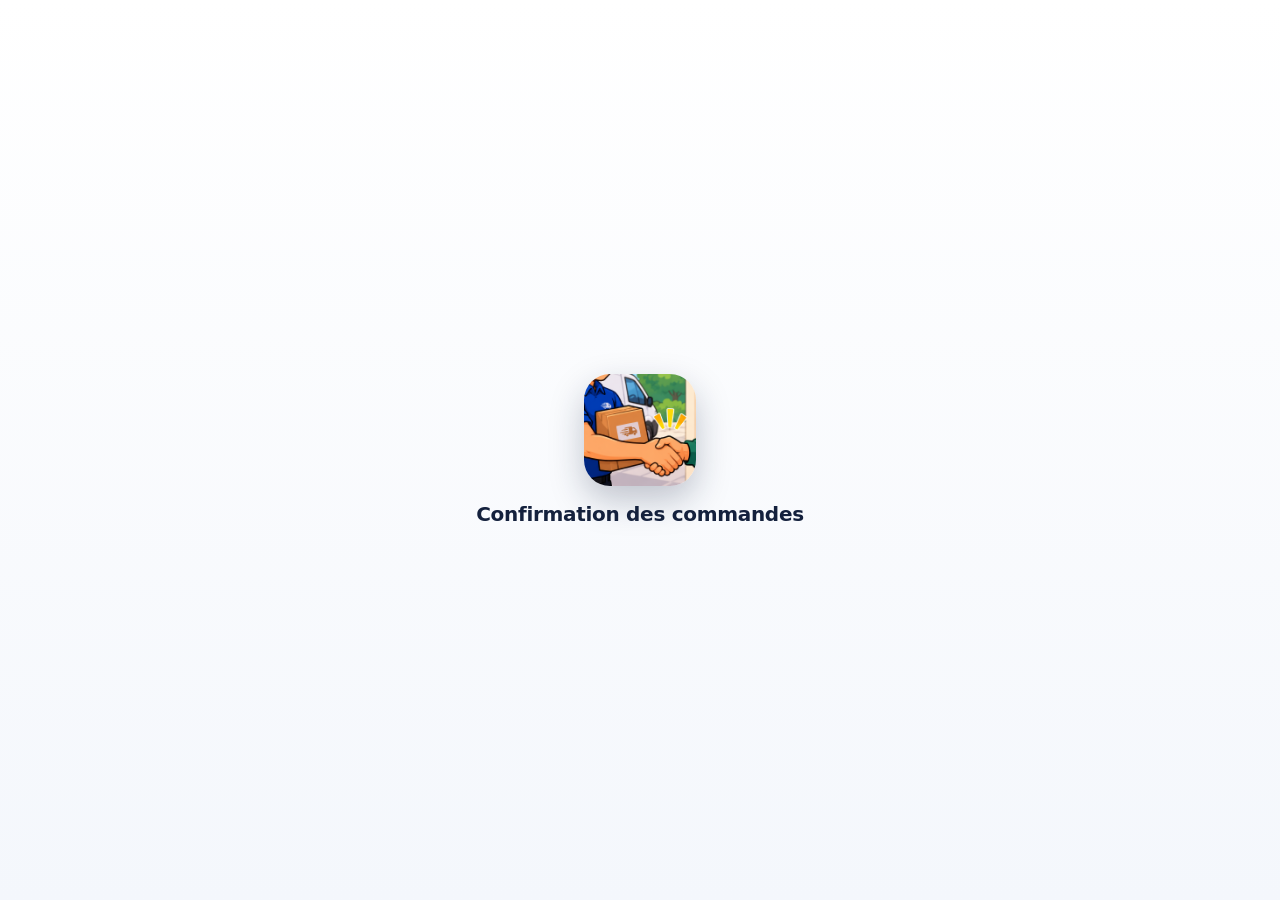
==== index.html @ 186f4034 "Add files via upload" ====
<!DOCTYPE html>
<html lang="fr"><head><meta charset="utf-8">
<meta name="viewport" content="width=device-width, initial-scale=1, viewport-fit=cover">
<title>Confirmation COD</title>
<link rel="manifest" href="manifest.webmanifest">
<meta name="theme-color" content="#ffffff">
<link rel="icon" href="icon-192.png">
<link rel="apple-touch-icon" href="icon-192.png">
<style>
:root{box-sizing:border-box;padding-top:env(safe-area-inset-top,0px);padding-bottom:env(safe-area-inset-bottom,0px);--bg:#f6f7f9;--card:#fff;--tx:#14181f;--mut:#6b7280;--br:#e3e6ea;--ac:#1f3a5f;--acx:#fff;--ok:#15803d;--okbg:#dcfce7;--ko:#b91c1c;--kobg:#fee2e2;--wa:#92400e;--wabg:#fef3c7}
@media (prefers-color-scheme:dark){:root:not([data-theme="light"]){--bg:#0f1319;--card:#1a2029;--tx:#eef1f5;--mut:#9aa4b2;--br:#2b3340;--ac:#7aa7e0;--acx:#0f1319;--ok:#4ade80;--okbg:#14532d;--ko:#fca5a5;--kobg:#7f1d1d;--wa:#fcd34d;--wabg:#78350f}}
:root[data-theme="dark"]{--bg:#0f1319;--card:#1a2029;--tx:#eef1f5;--mut:#9aa4b2;--br:#2b3340;--ac:#7aa7e0;--acx:#0f1319;--ok:#4ade80;--okbg:#14532d;--ko:#fca5a5;--kobg:#7f1d1d;--wa:#fcd34d;--wabg:#78350f}
html{scroll-padding-top:env(safe-area-inset-top,0px)}
*{box-sizing:border-box}
body{margin:0;background:var(--bg);color:var(--tx);font:15px/1.4 system-ui,-apple-system,Arial,sans-serif;padding:12px 12px 24px 100px}
#app{max-width:640px}
body.solo{padding-left:12px;margin:0 auto;max-width:640px}
h1{font-size:18px;margin:4px 0 10px}h2{font-size:15px;margin:14px 0 6px}
.mut{color:var(--mut);font-size:13px}
.card{background:var(--card);border:1px solid var(--br);border-radius:12px;padding:12px;margin-bottom:10px}
.row{display:flex;justify-content:space-between;align-items:center;gap:8px}
.tag{font-size:12px;background:var(--wabg);color:var(--wa);padding:2px 8px;border-radius:99px}
.btns{display:flex;gap:6px;margin-top:8px;flex-wrap:wrap}
.b{flex:1;min-width:90px;text-align:center;text-decoration:none;border:1px solid var(--br);background:var(--card);color:var(--tx);border-radius:10px;padding:10px 6px;font:inherit;font-size:14px;cursor:pointer}
.b.ok{background:var(--okbg);color:var(--ok);border-color:transparent}.b.ko{background:var(--kobg);color:var(--ko);border-color:transparent}.b.wa{background:var(--wabg);color:var(--wa);border-color:transparent}.b.pri{background:var(--ac);color:var(--acx);border-color:transparent}
input,select,textarea{width:100%;font:inherit;padding:10px;border:1px solid var(--br);border-radius:10px;background:var(--card);color:var(--tx);margin:3px 0 8px}
textarea{min-height:90px}label{font-size:13px;color:var(--mut)}



.grid{display:grid;grid-template-columns:1fr 1fr;gap:8px}
.kpi{background:var(--card);border:1px solid var(--br);border-radius:12px;padding:10px}.kpi b{display:block;font-size:20px}
.s-Confirmé{color:var(--ok)}.s-Annulé{color:var(--ko)}.s-Injoignable{color:var(--wa)}
.wrap{overflow-x:auto}table{border-collapse:collapse;width:100%;font-size:13px}td,th{padding:6px;border-bottom:1px solid var(--br);text-align:left;white-space:nowrap}
.msg{background:var(--okbg);color:var(--ok);padding:8px 10px;border-radius:10px;margin-bottom:10px}
.nav{position:fixed;left:0;top:0;bottom:0;width:88px;display:flex;flex-direction:column;gap:2px;overflow-y:auto;background:var(--card);border-right:1px solid var(--br);padding:calc(8px + env(safe-area-inset-top,0px)) 4px calc(8px + env(safe-area-inset-bottom,0px));z-index:5}
.nav button{border:0;background:none;color:var(--mut);font:inherit;font-size:12px;line-height:1.2;text-align:center;padding:8px 2px;border-radius:10px;cursor:pointer}
.nav button.on{color:var(--ac);font-weight:700;background:var(--bg)}
.nav .ic{display:block;font-size:20px;margin-bottom:2px}
.nav .sub{display:block;width:100%;font-size:11px;text-align:left;padding:6px 2px 6px 10px;margin-left:10px;border-left:2px solid var(--br);border-radius:0 8px 8px 0}
.nav .sub.on{border-left-color:var(--ac);background:var(--bg)}
.solo .nav{display:none}

/* Thème black, gold et bleu */
:root:root:root:root{color-scheme:dark;--bg:#090c14;--card:#0e1424;--tx:#f3ecd8;--mut:#98a4bd;--br:#2a3350;--ac:#d4af37;--acx:#0a0a0a;--ok:#5fe3a1;--okbg:#0f3a2a;--ko:#ff9a9a;--kobg:#4a1717;--wa:#f4d77a;--wabg:#3b2f0a}
html{background:#05070d}
body{background:radial-gradient(900px 520px at 90% -8%,rgba(37,99,235,.38),transparent 62%),radial-gradient(700px 520px at -12% 108%,rgba(212,175,55,.16),transparent 60%),linear-gradient(180deg,#080b13,#03050a);background-attachment:fixed;background-color:#05070d}
h1{background:linear-gradient(90deg,#f6dc85,#d4af37 55%,#b8921f);-webkit-background-clip:text;background-clip:text;color:transparent;padding-bottom:8px;border-bottom:1px solid rgba(212,175,55,.35)}
h2{color:#f0d77a;letter-spacing:.2px}
.card,.kpi{border:1px solid rgba(212,175,55,.30);box-shadow:0 8px 24px rgba(0,0,0,.5),inset 0 1px 0 rgba(255,255,255,.04)}
.kpi b{color:#f6dc85}
.b{border-color:rgba(212,175,55,.35)}
.b.pri{background:linear-gradient(135deg,#f6dc85,#d4af37 55%,#a98319);color:#0a0a0a;font-weight:700;border-color:transparent;box-shadow:0 4px 14px rgba(212,175,55,.25)}
input,select,textarea{border-color:#2a3350;background:#0a0f1d}
input:focus,select:focus,textarea:focus{outline:none;border-color:#3b82f6;box-shadow:0 0 0 2px rgba(59,130,246,.35)}
.nav{background:linear-gradient(180deg,#0b1224,#05070d);border-right:1px solid rgba(212,175,55,.35)}
.nav button.on{color:#f6dc85;background:rgba(212,175,55,.12)}
.nav .sub.on{border-left-color:#d4af37;background:rgba(37,99,235,.18);color:#f6dc85}
.tag{border:1px solid rgba(212,175,55,.35)}

/* Icônes style iPhone */
.i{width:1.15em;height:1.15em;vertical-align:-.2em;stroke:currentColor;fill:none;stroke-width:1.9;stroke-linecap:round;stroke-linejoin:round}
.nav .ic{position:relative;display:flex;align-items:center;justify-content:center;width:44px;height:44px;margin:0 auto 5px;border-radius:11px;color:#fff;box-shadow:inset 0 1px 0 rgba(255,255,255,.4),inset 0 -1px 0 rgba(0,0,0,.25),0 4px 10px rgba(0,0,0,.55)}
.nav .ic::before{content:"";position:absolute;inset:0;border-radius:inherit;background:linear-gradient(180deg,rgba(255,255,255,.30),rgba(255,255,255,0) 55%)}
.nav .ic .i{position:relative;width:24px;height:24px;stroke-width:1.75}
.nav button.on .ic{box-shadow:0 0 0 2px #f6dc85,0 4px 14px rgba(212,175,55,.4)}
.ic-box{background:linear-gradient(145deg,#5aa2ff,#1d4ed8)}
.ic-chart{background:linear-gradient(145deg,#f8e08e,#b8921f);color:#1a1405!important}
.ic-net{background:linear-gradient(145deg,#3cc4fa,#1e40af)}
.ic-store{background:linear-gradient(145deg,#ecc860,#8a6a12);color:#1a1405!important}
.ic-sliders{background:linear-gradient(145deg,#707887,#1f2937)}

/* v1.4 : calculatrice, fiches, produits */
.grid3{display:grid;grid-template-columns:repeat(3,1fr);gap:8px}
.kpi.okk b{color:var(--ok)}.kpi.kok b{color:var(--ko)}
.s-Refusé{color:var(--ko)}
.calc{max-width:360px;background:#000;border-radius:30px;padding:14px;border:1px solid rgba(212,175,55,.3)}
.cdisp{display:flex;align-items:flex-end;justify-content:flex-end;min-height:104px;padding:10px 8px 14px;color:#fff;font-weight:200;white-space:nowrap;overflow:hidden}
.ckeys{display:grid;grid-template-columns:repeat(4,1fr);gap:12px}
.k{aspect-ratio:1;border:0;border-radius:50%;background:#333;color:#fff;font:inherit;font-size:28px;cursor:pointer}
.k:active{filter:brightness(1.5)}
.k.f{background:#a5a5a5;color:#000}
.k.o{background:linear-gradient(145deg,#f6dc85,#c9a227);color:#111;font-size:34px}
.k.o.act{background:#fff;color:#c9a227}
.k.z{grid-column:span 2;aspect-ratio:auto;border-radius:999px;text-align:left;padding-left:9%}
.cover{height:84px;border-radius:16px 16px 0 0;background:linear-gradient(120deg,#0b1f5c,#1d4ed8 55%,#d4af37);margin-top:2px}
.vhead{display:flex;gap:12px;align-items:flex-end;margin:-44px 12px 10px}
.av{border-radius:50%;object-fit:cover;background:linear-gradient(145deg,#f6dc85,#a98319);color:#1a1405;font-weight:700;display:flex;align-items:center;justify-content:center;border:3px solid #05070d;flex:0 0 auto}
.vc{display:flex;gap:12px;align-items:center;cursor:pointer}.vc .av{border-width:2px}.vi{min-width:0}
.pg{display:grid;grid-template-columns:1fr 1fr;gap:10px;margin-bottom:10px}
.pc{background:#0a0f1d;border:1px solid rgba(212,175,55,.3);border-radius:14px;overflow:hidden}
.pc>img,.pc .ph{width:100%;aspect-ratio:1;object-fit:cover;display:flex;align-items:center;justify-content:center;color:var(--mut);background:#0a0f1d}
.pc .ph .i{width:34px;height:34px}
.pb{padding:8px}.pn{font-size:13px;overflow:hidden;text-overflow:ellipsis;white-space:nowrap}.px{color:#f6dc85;font-weight:700;margin:2px 0}
.pb .b{min-width:0;padding:8px 4px}
.ic-wallet{background:linear-gradient(145deg,#4f8dff,#0b1f5c)}
.ic-calc{background:linear-gradient(145deg,#3a3a3c,#0c0c0c);color:#f6dc85!important}
#splash{display:none;position:fixed;inset:0;z-index:99;background:linear-gradient(180deg,#fff 0%,#f4f7fc 100%);flex-direction:column;align-items:center;justify-content:center;gap:16px;transition:opacity .4s}#splash img{width:112px;height:112px;border-radius:26px;box-shadow:0 14px 34px rgba(20,33,61,.25)}#splash b{font:800 20px -apple-system,"Segoe UI",system-ui,sans-serif;color:#14213d;letter-spacing:-.3px}#splash i{display:block;width:120px;height:4px;border-radius:4px;background:#e8ebf2;overflow:hidden}#splash i::after{content:"";display:block;height:100%;width:40%;border-radius:4px;background:linear-gradient(90deg,#f6dc85,#b8921f);animation:spl 1s ease-in-out infinite}@keyframes spl{0%{transform:translateX(-100%)}100%{transform:translateX(300%)}}
.ic-bag{background:linear-gradient(145deg,#ffb066,#d9480f)}
.pc{position:relative}.bd{position:absolute;top:6px;left:6px;background:#dc2626;color:#fff;font-size:11px;font-weight:700;padding:2px 6px;border-radius:6px}
.chips{display:flex;gap:6px;overflow-x:auto;margin:8px 0}.chip{flex:0 0 auto;border:1px solid rgba(212,175,55,.35);background:var(--card);color:var(--tx);border-radius:99px;padding:6px 12px;font:inherit;font-size:13px;cursor:pointer}.chip.on{background:linear-gradient(135deg,#f6dc85,#d4af37);color:#0a0a0a;border-color:transparent}
.old{color:var(--mut);text-decoration:line-through;font-size:12px;font-weight:400;margin-left:6px}.big{width:100%;aspect-ratio:1;object-fit:cover;border-radius:14px;display:block}.th{display:flex;gap:6px;margin:8px 0}.th img{width:56px;height:56px;object-fit:cover;border-radius:10px;border:2px solid transparent;cursor:pointer}.th img.on{border-color:#f6dc85}
.ic-pin{background:linear-gradient(145deg,#ff7a7a,#b91c1c)}
.map3d{perspective:900px;overflow:hidden}.map3d svg{display:block;width:100%;max-height:68vh;margin:-34px 0 -10px;transform:rotateX(38deg);transform-origin:50% 55%;filter:drop-shadow(0 22px 16px rgba(0,0,0,.65))}.map3d.flat svg{transform:none;margin:0}
.stp{display:flex;gap:4px;margin:10px 0}.st{flex:1;text-align:center;font-size:11px;color:var(--mut);line-height:1.2}.st i{display:flex;width:28px;height:28px;margin:0 auto 4px;border-radius:50%;background:#1a2236;align-items:center;justify-content:center;font-style:normal;font-weight:700}.st.on{color:#f6dc85}.st.on i{background:linear-gradient(135deg,#f6dc85,#a98319);color:#111}.st.cur i{box-shadow:0 0 0 3px rgba(212,175,55,.35)}
.g4{display:grid;grid-template-columns:repeat(4,1fr);gap:6px;margin:10px 0}.g4 .kpi{padding:8px 4px;text-align:center}.g4 .kpi span{font-size:10px}.g4 .kpi b{font-size:18px}
.map3d{position:relative}.mctl{position:absolute;right:6px;top:6px;display:flex;flex-direction:column;gap:6px;z-index:2}.mctl button{min-width:36px;height:36px;border-radius:10px;border:1px solid rgba(212,175,55,.5);background:rgba(10,15,29,.88);color:#f6dc85;font:inherit;font-size:18px;cursor:pointer}.mctl button:last-child{font-size:11px;padding:0 8px}
.pbar{height:8px;border-radius:99px;background:#1a2236;overflow:hidden;margin:8px 0}.pbar i{display:block;height:100%;background:linear-gradient(90deg,#f6dc85,#d4af37)}.live{color:#5fe3a1;font-size:12px}
.wtrk{--bg:#fff;--card:#fff;--tx:#14181f;--mut:#5b6472;--br:#e3e6ea;--ac:#1f3a5f;--acx:#fff;--ok:#15803d;--okbg:#dcfce7;--ko:#b91c1c;--kobg:#fee2e2;--wa:#92400e;--wabg:#fef3c7}
body.wtrk,html:has(body.wtrk){background:#fff!important;color:#14181f}
.wtrk h1{background:none;-webkit-text-fill-color:#14181f;color:#14181f;border-bottom-color:#e3e6ea}.wtrk h2{color:#1f3a5f}.wtrk .kpi b{color:#14181f}
.wtrk .card,.wtrk .kpi{box-shadow:0 2px 10px rgba(0,0,0,.08);border-color:#e3e6ea;background:#fff}
.wtrk input,.wtrk select,.wtrk textarea{background:#fff;color:#14181f;border-color:#cfd5de}
.wtrk .st i{background:#e5e7eb;color:#374151}.wtrk .st.on i{background:linear-gradient(135deg,#f6dc85,#a98319);color:#111}.wtrk .st.on{color:#8a6a12}.wtrk .pbar{background:#e5e7eb}
.wtrk .chip{background:#fff;color:#14181f;border-color:#cfd5de}.wtrk .chip.on{background:linear-gradient(135deg,#f6dc85,#d4af37);color:#0a0a0a}
.wtrk .live{color:#15803d}.wtrk .b{background:#fff;color:#14181f;border-color:#cfd5de}.wtrk .b.pri{background:linear-gradient(135deg,#f6dc85,#d4af37 55%,#a98319);color:#0a0a0a}.wtrk .b.ok{background:#dcfce7;color:#15803d}.wtrk .b.ko{background:#fee2e2;color:#b91c1c}
:root:has(body.wtrk){color-scheme:light}
.wtrk .nav{background:#fff;border-right:1px solid #e3e6ea}.wtrk .nav button{color:#5b6472}.wtrk .nav button.on{color:#8a6a12;background:#f6efd2}.wtrk .nav .sub.on{background:#f6efd2;color:#8a6a12;border-left-color:#d4af37}.wtrk .nav .ic{box-shadow:0 2px 6px rgba(0,0,0,.2)}
.wtrk .pc{background:#fff;border-color:#e3e6ea}.wtrk .pc>img,.wtrk .pc .ph{background:#f3f4f6}.wtrk .av{border-color:#fff}.wtrk .msg{box-shadow:none}.wtrk a{color:inherit}
.chv{display:block;font-size:10px;opacity:.6;line-height:1;margin-top:2px}

/* ===== Thème premium blanc : navy, or et bleu doux, menu horizontal ===== */
body.wtrk{--bg:#fff;--card:#fff;--tx:#1b2438;--mut:#667085;--br:#e8ebf2;--ac:#14213d;--acx:#fff;--ok:#15803d;--okbg:#e3f6ea;--ko:#b42318;--kobg:#fdeaea;--wa:#8a6a12;--wabg:#fff4d6;padding:0 12px 28px;background:linear-gradient(180deg,#fff 0%,#f4f7fc 100%) fixed!important;color:#1b2438;font-family:-apple-system,"SF Pro Text","Segoe UI",system-ui,Roboto,Arial,sans-serif;-webkit-font-smoothing:antialiased}
html:has(body.wtrk){background:#fff!important}
body.wtrk #app{margin:0 auto;max-width:720px;padding-top:12px}
.wtrk .nav{position:sticky!important;top:0;left:0;right:0;bottom:auto;width:auto;height:auto;display:block;margin:0 -12px 6px;padding:calc(8px + env(safe-area-inset-top,0px)) 0 8px;background:rgba(255,255,255,.94);backdrop-filter:saturate(1.4) blur(12px);-webkit-backdrop-filter:saturate(1.4) blur(12px);border:0;border-bottom:1px solid #e8ebf2;box-shadow:0 6px 18px rgba(20,33,61,.06);overflow:visible;z-index:20}
.wtrk .nav .nrow,.wtrk .nav .nsub{display:flex;flex-direction:row;gap:8px;overflow-x:auto;overflow-y:hidden;padding:0 12px;scrollbar-width:none}
.wtrk .nav .nrow::-webkit-scrollbar,.wtrk .nav .nsub::-webkit-scrollbar{display:none}
.wtrk .nav .nsub{margin-top:8px;padding-top:8px;border-top:1px solid #eef1f6}
.wtrk .nav .nrow button{flex:0 0 auto;display:flex;align-items:center;gap:7px;width:auto;padding:5px 13px 5px 5px;border:1px solid #e3e8f2;background:#fff;color:#33415c;font:inherit;font-size:13.5px;font-weight:600;line-height:1;border-radius:99px;white-space:nowrap;text-align:left;cursor:pointer;box-shadow:0 1px 2px rgba(20,33,61,.05)}
.wtrk .nav .nrow button.on{background:linear-gradient(135deg,#fff8e1,#fdeeb3);border-color:#d4af37;color:#14213d;box-shadow:0 4px 12px rgba(184,146,31,.25)}
.wtrk .nav .ic{width:30px;height:30px;margin:0;border-radius:50%;box-shadow:0 2px 6px rgba(20,33,61,.25)}
.wtrk .nav .ic .i{width:16px;height:16px}
.wtrk .nav button.on .ic{box-shadow:0 0 0 2px #fff,0 0 0 3.5px #d4af37}
.wtrk .nav .chv{display:inline;margin:0 0 0 -2px;font-size:10px;opacity:.55}
.wtrk .nav .nsub button.sub{flex:0 0 auto;display:block;width:auto;margin:0;padding:8px 16px;border:1px solid #e3e8f2;border-radius:99px;background:#f4f7fc;color:#33415c;font:inherit;font-size:13px;font-weight:600;white-space:nowrap;cursor:pointer}
.wtrk .nav .nsub button.sub.on{background:#14213d;border-color:#14213d;color:#f6dc85;box-shadow:0 4px 12px rgba(20,33,61,.25)}
.wtrk h1{font-size:22px;font-weight:800;letter-spacing:-.4px;color:#14213d;-webkit-text-fill-color:#14213d;background:none;border:0;margin:6px 0 14px;padding:0}
.wtrk h1::after{content:"";display:block;width:46px;height:3px;border-radius:3px;margin-top:7px;background:linear-gradient(90deg,#f6dc85,#b8921f)}
.wtrk h1 small{-webkit-text-fill-color:#98a2b3;color:#98a2b3;font-weight:500}
.wtrk h2{color:#14213d;font-weight:700;font-size:16px;letter-spacing:-.2px}
.wtrk .card,.wtrk .kpi{background:#fff;border:1px solid #e8ebf2;border-radius:18px;box-shadow:0 8px 24px rgba(20,33,61,.07),0 1px 2px rgba(20,33,61,.04)}
.wtrk .kpi{background:linear-gradient(180deg,#fff,#f6f9ff)}.wtrk .kpi b{color:#14213d}
.wtrk .b{border:1px solid #dde3ee;border-radius:13px;background:#fff;color:#1b2438;font-weight:600;box-shadow:0 1px 2px rgba(20,33,61,.05)}
.wtrk .b.pri{background:linear-gradient(135deg,#f6dc85,#d4af37 55%,#b8921f);color:#1a1405;border-color:transparent;box-shadow:0 6px 16px rgba(184,146,31,.35)}
.wtrk .b.ok{background:#e3f6ea;color:#15803d;border-color:transparent}.wtrk .b.ko{background:#fdeaea;color:#b42318;border-color:transparent}
.wtrk input,.wtrk select,.wtrk textarea{background:#fbfcff;border:1px solid #dde3ee;border-radius:13px;color:#1b2438}
.wtrk input:focus,.wtrk select:focus,.wtrk textarea:focus{outline:none;border-color:#d4af37;box-shadow:0 0 0 3px rgba(212,175,55,.22)}
.wtrk label{color:#667085;font-weight:500}
.wtrk .tag{background:#fff4d6;color:#8a6a12;font-weight:600}
.wtrk .msg{background:#e3f6ea;color:#15803d;border-radius:13px}
.wtrk th{color:#667085;font-size:11.5px;font-weight:700;text-transform:uppercase;letter-spacing:.5px}.wtrk td,.wtrk th{border-bottom-color:#eef1f6}
.wtrk .chip{background:#fff;border-color:#e3e8f2;color:#33415c;font-weight:600}.wtrk .chip.on{background:#14213d;border-color:#14213d;color:#f6dc85}
.wtrk .pc{border-radius:16px;box-shadow:0 6px 18px rgba(20,33,61,.07)}
.wtrk .st.on{color:#14213d;font-weight:600}
.wtrk .calc{box-shadow:0 14px 34px rgba(20,33,61,.25);border-color:#14213d}
body.solo .nav,.wtrk.solo .nav{display:none!important}

/* ===== Adaptatif : téléphone, tablette, ordinateur et grands écrans ===== */
body.wtrk{--pl:max(12px,env(safe-area-inset-left,0px));--pr:max(12px,env(safe-area-inset-right,0px));padding-left:var(--pl);padding-right:var(--pr);overflow-x:hidden}
.wtrk .nav{margin-left:calc(-1*var(--pl));margin-right:calc(-1*var(--pr))}
.wtrk .nav .nrow,.wtrk .nav .nsub{padding-left:var(--pl);padding-right:var(--pr);-webkit-overflow-scrolling:touch;-webkit-mask-image:linear-gradient(90deg,transparent 0,#000 10px,#000 calc(100% - 26px),transparent 100%);mask-image:linear-gradient(90deg,transparent 0,#000 10px,#000 calc(100% - 26px),transparent 100%)}
.wtrk .nav .nrow>*:first-child,.wtrk .nav .nsub>*:first-child{margin-left:auto}
.wtrk .nav .nrow>*:last-child,.wtrk .nav .nsub>*:last-child{margin-right:auto}
.wtrk .nav .nrow button,.wtrk .nav .nsub button.sub{min-height:44px;touch-action:manipulation}
.wtrk .b{min-height:44px;touch-action:manipulation}
.wtrk input,.wtrk select,.wtrk textarea{font-size:16px;min-height:44px}
.wtrk img,.wtrk svg{max-width:100%}
.wtrk .map3d{max-width:560px;margin-left:auto;margin-right:auto}
.wtrk .calc{margin-left:auto;margin-right:auto}
.wtrk .wrap{-webkit-overflow-scrolling:touch}
.wtrk :focus-visible{outline:2px solid #d4af37;outline-offset:2px}
@media (hover:hover){.wtrk .b:hover{border-color:#d4af37;transform:translateY(-1px)}.wtrk .nav .nrow button:hover,.wtrk .nav .nsub button.sub:hover{border-color:#d4af37}.wtrk .card.vc:hover,.wtrk .pc:hover{box-shadow:0 12px 28px rgba(20,33,61,.12)}}
@media (max-width:380px){
  .wtrk .nav .nrow button{font-size:12.5px;padding-right:10px;gap:5px}.wtrk .nav .ic{width:26px;height:26px}
  .wtrk h1{font-size:19px}.wtrk .kpi b{font-size:17px}.wtrk .b{font-size:13px;min-width:80px}.wtrk .ckeys{gap:8px}
}
@media (min-width:600px){
  body.wtrk{font-size:16px}
  body.wtrk #app{max-width:820px;padding-top:16px}
  .wtrk .grid{grid-template-columns:repeat(auto-fit,minmax(160px,1fr))}
  .wtrk .pg{grid-template-columns:repeat(auto-fill,minmax(180px,1fr));gap:14px}
  .wtrk .g4 .kpi span{font-size:12px}.wtrk .g4 .kpi b{font-size:22px}
  .wtrk .card{padding:16px}
  .wtrk .nav .nrow button{font-size:14px;padding-right:16px}
  .wtrk .nav .nsub button.sub{font-size:14px}
  .wtrk h1{font-size:26px}
}
@media (min-width:1024px){
  body.wtrk #app{max-width:980px}
  .wtrk .pg{grid-template-columns:repeat(auto-fill,minmax(200px,1fr))}
  .wtrk .nav{padding-top:10px;padding-bottom:10px}
  .wtrk .nav .nrow button{font-size:14.5px;padding:6px 18px 6px 6px}
  .wtrk .btns .b{flex:1 1 150px;max-width:280px}
  .wtrk .stp{max-width:560px}
}
@media (min-width:1500px){
  body.wtrk{font-size:17px}
  body.wtrk #app{max-width:1120px}
}
@media (orientation:landscape) and (max-height:480px){
  .wtrk .nav{padding-top:4px;padding-bottom:4px}.wtrk .nav .nsub{margin-top:4px;padding-top:4px}
  .wtrk .map3d svg{max-height:82vh}body.wtrk #app{padding-top:6px}.wtrk h1{margin:2px 0 8px;font-size:18px}
}
@media (prefers-reduced-motion:reduce){.wtrk *{transition:none!important;scroll-behavior:auto!important}}
html:has(body.wtrk){background:linear-gradient(180deg,#fff 0%,#f4f7fc 100%) fixed!important;min-height:100%}
body.wtrk{background:transparent!important;min-height:100vh}
@media (min-width:700px){
  .wtrk .nav .nrow,.wtrk .nav .nsub{flex-wrap:wrap;justify-content:center;overflow:visible;-webkit-mask-image:none;mask-image:none;row-gap:8px}
  .wtrk .nav .nrow>*:first-child,.wtrk .nav .nrow>*:last-child{margin-left:0;margin-right:0}
}
@media (min-width:1024px){.wtrk .map3d{max-width:520px}.wtrk .map3d svg{max-height:56vh}}
.lslot{margin:8px 0}.lmap{height:min(64vh,520px);min-height:340px;border-radius:16px;overflow:hidden;border:1px solid #e8ebf2;box-shadow:0 8px 24px rgba(20,33,61,.1);position:relative;z-index:0;isolation:isolate}
.lpin{position:relative}.lpin .pin{width:18px;height:18px;border-radius:50% 50% 50% 0;transform:rotate(-45deg);border:2px solid #fff;box-shadow:0 2px 6px rgba(0,0,0,.45);margin:-20px 0 0 -9px}
.lpin span{position:absolute;left:12px;top:-30px;white-space:nowrap;background:#fff;border:1px solid #e3e8f2;border-radius:8px;padding:2px 7px;font:700 11px system-ui,sans-serif;color:#14213d;box-shadow:0 1px 5px rgba(0,0,0,.25)}
.lsc{background:none;border:0;filter:drop-shadow(0 3px 4px rgba(0,0,0,.35))}.lbtns .b{min-width:130px}

/* ===== Menu à gauche (barre latérale verticale) ===== */
body.wtrk{padding-left:calc(84px + 10px + env(safe-area-inset-left,0px));padding-right:var(--pr)}
body.solo.wtrk{padding-left:var(--pl)}
.wtrk .nav{position:fixed!important;top:0;left:0;bottom:0;right:auto;width:84px;height:auto;margin:0;padding:calc(10px + env(safe-area-inset-top,0px)) 6px calc(14px + env(safe-area-inset-bottom,0px)) calc(6px + env(safe-area-inset-left,0px));display:flex;flex-direction:column;gap:4px;background:#fff;backdrop-filter:none;-webkit-backdrop-filter:none;border:0;border-right:1px solid #e8ebf2;box-shadow:6px 0 24px rgba(20,33,61,.06);overflow-x:hidden;overflow-y:auto;-webkit-overflow-scrolling:touch;z-index:30;scrollbar-width:thin}
.wtrk .nav .brand{display:none}
.wtrk .nav>button{display:flex;flex-direction:column;align-items:center;gap:3px;flex:0 0 auto;width:100%;min-height:0;padding:8px 2px;border:0;background:transparent;color:#33415c;font:inherit;font-size:10.5px;font-weight:600;line-height:1.15;text-align:center;border-radius:14px;box-shadow:none;cursor:pointer;white-space:normal}
.wtrk .nav>button.on{background:#fff8e1;box-shadow:inset 0 0 0 1.5px #d4af37;color:#14213d}
.wtrk .nav .ic{width:38px;height:38px;margin:0;border-radius:50%;box-shadow:0 3px 8px rgba(20,33,61,.25)}
.wtrk .nav .ic .i{width:20px;height:20px}
.wtrk .nav>button.on .ic{box-shadow:0 0 0 2px #fff,0 0 0 3.5px #d4af37}
.wtrk .nav .chv{display:block;margin:0;font-size:10px;opacity:.55}
.wtrk .nav .nsb{display:flex;flex-direction:column;gap:4px;padding:0 0 6px}
.wtrk .nav .nsb .sub{display:block;width:100%;margin:0;padding:8px 3px;border:0;border-radius:10px;background:#f4f7fc;color:#33415c;font:inherit;font-size:10.5px;font-weight:600;line-height:1.15;text-align:center;white-space:normal;cursor:pointer;min-height:0}
.wtrk .nav .nsb .sub.on{background:#14213d;color:#f6dc85;box-shadow:0 4px 10px rgba(20,33,61,.25)}
@media (hover:hover){.wtrk .nav>button:hover{background:#f4f7fc}.wtrk .nav>button.on:hover{background:#fff8e1}.wtrk .nav .nsb .sub:hover{background:#e8eefb}.wtrk .nav .nsb .sub.on:hover{background:#14213d}}
@media (max-width:480px){.wtrk .g4{grid-template-columns:repeat(2,1fr)}}
@media (min-width:700px){
  body.wtrk{padding-left:calc(228px + 20px + env(safe-area-inset-left,0px))}
  .wtrk .nav{width:228px;padding:calc(16px + env(safe-area-inset-top,0px)) 12px 18px calc(12px + env(safe-area-inset-left,0px));gap:3px}
  .wtrk .nav .brand{display:flex;align-items:center;padding:0 6px 14px}.wtrk .nav .brand img{width:46px;height:46px;border-radius:12px;box-shadow:0 4px 12px rgba(20,33,61,.25)}
  .wtrk .nav>button{flex-direction:row;gap:11px;padding:9px 11px;font-size:14.5px;text-align:left}
  .wtrk .nav .ic{width:34px;height:34px}.wtrk .nav .ic .i{width:18px;height:18px}
  .wtrk .nav .chv{margin-left:auto;font-size:11px}
  .wtrk .nav .nsb{margin:0 0 6px 28px;padding:2px 0 2px 12px;border-left:2px solid #eee3b8;gap:3px}
  .wtrk .nav .nsb .sub{padding:9px 12px;font-size:13.5px;text-align:left}
}
@media (orientation:landscape) and (max-height:480px){.wtrk .nav>button{padding:5px 2px}.wtrk .nav .ic{width:30px;height:30px}}
</style></head>
<body>
<div id="splash"><img src="icon-512.png" alt="" onerror="this.style.display='none'"><b>Confirmation des commandes</b></div>
<nav class="nav" id="nav"></nav>
<div id="app"></div>
<script>
var KEY='cod_v1';
var DEF_TPL='Bonjour 👋 [boutique] a essayé de vous joindre pour confirmer votre commande de [produit]. Répondez OUI pour confirmer, ou dites-nous à quelle heure vous rappeler. Merci !';
var VER='3.0.0';
var S={orders:[],set:{price:12,free:0,fee:350,basis:'Livré',vend:[],tpl:DEF_TPL,before:{},insta:'',phone:'',pin:'',net:[],deals:[]},vendor:'',tab:'calls',msg:'',del:'',locked:false,match:''};
try{var r=localStorage.getItem(KEY);if(r){var d=JSON.parse(r);S.orders=d.orders||[];S.set=Object.assign(S.set,d.set||{});}}catch(e){}
if(!S.set.m3){S.set.price=12;S.set.free=0;S.set.m3=1;}
S.set.wallet=S.set.wallet||[];S.set.net=S.set.net||[];S.set.deals=S.set.deals||[];S.set.vend=S.set.vend||[];S.set.sim=Object.assign({cpw:200,tc:70,td:80,nv:5,pa:60,pv:90,q:100},S.set.sim||{});
S.locked=!!S.set.pin;
function save(){try{localStorage.setItem(KEY,JSON.stringify({orders:S.orders,set:S.set}))}catch(e){S.msg='Mémoire pleine : supprime des photos ou d’anciennes données.'}}
var esc=function(s){return String(s==null?'':s).replace(/[&<>"']/g,function(c){return {'&':'&amp;','<':'&lt;','>':'&gt;','"':'&quot;',"'":'&#39;'}[c]})};
var norm=function(p){p=String(p||'').replace(/[^\d+]/g,'');if(p[0]==='+')p=p.slice(1);if(p.indexOf('00')===0)p=p.slice(2);if(p[0]==='0')p='212'+p.slice(1);return p};
var vendors=function(){var a=[];S.orders.forEach(function(o){if(o.vendor&&a.indexOf(o.vendor)<0)a.push(o.vendor)});S.set.vend.forEach(function(x){if(a.indexOf(x.name)<0)a.push(x.name)});return a};
var vis=function(){return S.orders.filter(function(o){return !S.vendor||o.vendor===S.vendor})};
var byId=function(id){return S.orders.filter(function(o){return o.id===id})[0]};
function stats(l){var c=function(s){return l.filter(function(o){return o.status===s}).length};return{n:l.length,ok:c('Confirmé'),ko:c('Annulé'),un:c('Injoignable'),pe:c('En attente'),liv:l.filter(function(o){return o.delivery==='Livré'}).length,ref:l.filter(function(o){return o.delivery==='Refusé'}).length}}
var pct=function(a,b){return b?Math.round(100*a/b)+' %':'—'};
var tpl=function(o){return S.set.tpl.replace(/\[boutique\]/g,o.vendor).replace(/\[produit\]/g,o.product)};
function vfilter(){var o='<option value="">Tous les vendeurs</option>'+vendors().map(function(v){return '<option'+(v===S.vendor?' selected':'')+' value="'+esc(v)+'">'+esc(v)+'</option>'}).join('');return '<select id="vf">'+o+'</select>'}

function calls(){
  var l=vis().filter(function(o){return o.status==='En attente'});
  var h=vfilter();
  if(!l.length)return h+'<p class="mut">Aucune commande à appeler. Ajoute-en dans l’onglet Ajouter.</p>';
  return h+l.map(function(o){return '<div class="card"><div class="row"><b>'+esc(o.name)+'</b><span class="tag">Tentative '+Math.min(3,o.attempts+1)+'/3</span></div>'
   +'<div class="mut">'+esc(o.product)+(o.address?' · '+esc(o.address):'')+'</div><div class="mut">'+esc(o.vendor)+' · '+esc(o.phone)+'</div>'
   +'<div class="btns"><a class="b pri" href="tel:'+esc(o.phone)+'">'+ico('phone')+' Appeler</a><a class="b" target="_blank" rel="noopener" href="https://wa.me/'+norm(o.phone)+'?text='+encodeURIComponent(tpl(o))+'">'+ico('chat')+' Relance</a></div>'
   +'<div class="btns"><button class="b ok" data-act="st" data-id="'+o.id+'" data-v="Confirmé">Confirmé</button><button class="b ko" data-act="st" data-id="'+o.id+'" data-v="Annulé">Annulé</button><button class="b wa" data-act="try" data-id="'+o.id+'">Pas de réponse</button></div></div>'}).join('');
}
function add(){
  var vl='<datalist id="vl">'+vendors().map(function(v){return '<option value="'+esc(v)+'">'}).join('')+'</datalist>';
  return (S.msg?'<div class="msg">'+esc(S.msg)+'</div>':'')+'<div class="card"><h2>Une commande</h2>'
   +'<label>Vendeur</label><input id="f-v" list="vl" placeholder="Nom de la boutique">'+vl
   +'<label>Nom du client</label><input id="f-n"><label>Téléphone</label><input id="f-p" inputmode="tel" placeholder="0612345678">'
   +'<label>Produit</label><input id="f-pr"><label>Adresse</label><input id="f-a"><label>Ville</label><input id="f-c" list="mc"><label>E-mail du client (facultatif, pour les notifications)</label><input id="f-e" type="email" inputmode="email"><label>Montant à encaisser (dh)</label><input id="f-m" type="number" min="0" inputmode="decimal"><label>Canal de vente</label><select id="f-ch"><option value="">—</option><option>Instagram</option><option>TikTok</option><option>Facebook</option><option>WhatsApp</option><option>Autre</option></select>'
   +'<button class="b pri" style="width:100%" data-act="add">Ajouter</button></div>'
   +'<div class="card"><h2>Coller une commande WhatsApp</h2><p class="mut">Colle le message reçu d’un acheteur (ou plusieurs). Le vendeur, le produit, le nom, le téléphone et l’adresse sont reconnus tout seuls.</p><textarea id="f-paste"></textarea><button class="b pri" style="width:100%" data-act="paste">Ajouter depuis le message</button></div>'
   +'<div class="card"><h2>Plusieurs commandes d’un coup</h2><p class="mut">Colle les commandes du vendeur, une par ligne : nom, téléphone, produit, adresse. Le vendeur est celui du champ ci-dessus.</p>'
   +'<textarea id="f-bulk" placeholder="Karim B., 0612345678, T-shirt noir M, Maarif"></textarea><button class="b pri" style="width:100%" data-act="bulk">Ajouter la liste</button></div>';
}
function hist(){
  var l=vis().slice().reverse();
  if(!l.length)return vfilter()+'<p class="mut">Aucune commande pour l’instant.</p>';
  return vfilter()+l.map(function(o){
    var sel=function(k,opts){return '<select data-ch="'+k+'" data-id="'+o.id+'">'+opts.map(function(x){return '<option'+(o[k]===x?' selected':'')+' value="'+x+'">'+(x==='En cours'?'En cours de livraison':x||'Livraison : —')+'</option>'}).join('')+'</select>'};
    return '<div class="card"><div class="row"><b>'+esc(o.name)+'</b><span class="s-'+o.status+'">'+esc(o.status)+'</span></div><div class="mut">'+esc(o.vendor)+' · '+esc(o.product)+(o.amount?' · '+o.amount+' dh':'')+(o.city?' · '+esc(o.city):'')+(o.channel?' · '+esc(o.channel):'')+' · '+esc(o.date)+' · '+o.attempts+' tentative(s)</div>'
     +sel('status',['En attente','Confirmé','Annulé','Injoignable'])+sel('delivery',['','En cours','Livré','Refusé','Annulé'])+courierSel(o)
     +'<button class="b" data-act="del" data-id="'+o.id+'">'+(S.del===o.id?'Confirmer la suppression ?':'Supprimer')+'</button></div>'}).join('');
}
function backup(){return JSON.stringify({orders:S.orders,set:S.set},function(k,v){return (k==='photo'||k==='img'||k==='imgs')?'':v})}
function csv(){var q=function(x){return '"'+String(x==null?'':x).replace(/"/g,'""')+'"'};return ['date','vendeur','nom','telephone','produit','adresse','statut','tentatives','livraison'].join(',')+'\n'+S.orders.map(function(o){return [o.date,o.vendor,o.name,o.phone,o.product,o.address,o.status,o.attempts,o.delivery].map(q).join(',')}).join('\n')}
var ICO={
box:'<path d="M12 3l8 4.5v9L12 21l-8-4.5v-9L12 3z"/><path d="M4 7.5l8 4.5 8-4.5M12 12v9"/>',
chart:'<path d="M5 20v-8M12 20V4M19 20v-5"/>',
net:'<circle cx="6" cy="12" r="2.6"/><circle cx="18" cy="6" r="2.6"/><circle cx="18" cy="18" r="2.6"/><path d="M8.3 10.8l7.4-3.6M8.3 13.2l7.4 3.6"/>',
store:'<path d="M3.5 9.5L5 4h14l1.5 5.5"/><path d="M3.5 9.5a2.8 2.8 0 0 0 5.5 0 2.8 2.8 0 0 0 6 0 2.8 2.8 0 0 0 5.5 0"/><path d="M5 12.5V20h14v-7.5M10 20v-4.5h4V20"/>',
sliders:'<path d="M4 7h9M17 7h3M4 17h3M11 17h9"/><circle cx="15" cy="7" r="2"/><circle cx="9" cy="17" r="2"/>',
phone:'<path d="M5 4h4l2 5-2.5 1.5a11 11 0 0 0 5 5L15 13l5 2v4a2 2 0 0 1-2 2A16 16 0 0 1 3 6a2 2 0 0 1 2-2z"/>',
chat:'<path d="M21 12a8 8 0 0 1-11.6 7.1L4 20l1-4.5A8 8 0 1 1 21 12z"/>',
camera:'<rect x="3.5" y="3.5" width="17" height="17" rx="5"/><circle cx="12" cy="12" r="4"/><circle cx="17.2" cy="6.8" r=".6"/>',
music:'<path d="M9 18V6l10-2v12"/><circle cx="6.5" cy="18" r="2.5"/><circle cx="16.5" cy="16" r="2.5"/>',
globe:'<circle cx="12" cy="12" r="9"/><path d="M3 12h18M12 3c3 3 3 15 0 18M12 3c-3 3-3 15 0 18"/>',
link:'<path d="M10 14a4 4 0 0 0 5.7 0l3-3a4 4 0 0 0-5.7-5.7l-1 1"/><path d="M14 10a4 4 0 0 0-5.7 0l-3 3a4 4 0 0 0 5.7 5.7l1-1"/>',
search:'<circle cx="11" cy="11" r="6.5"/><path d="M20 20l-4.2-4.2"/>',
calc:'<rect x="5" y="3" width="14" height="18" rx="3"/><path d="M8 7h8M8 12h.01M12 12h.01M16 12h.01M8 16h.01M12 16h.01M16 16h.01"/>',
wallet:'<path d="M4 8V7a2 2 0 0 1 2-2h11a2 2 0 0 1 2 2v1"/><rect x="3" y="8" width="18" height="12" rx="3"/><path d="M16 14h.01"/>',
download:'<path d="M12 4v11M7.5 10.5L12 15l4.5-4.5M5 19h14"/>',
image:'<rect x="3.5" y="4.5" width="17" height="15" rx="3"/><circle cx="9" cy="10" r="1.6"/><path d="M4 17l5-4.5 4 3.5 3-2.5 4 3.5"/>',
plus:'<path d="M12 5v14M5 12h14"/>',pin:'<path d="M12 21s7-6.2 7-11.5A7 7 0 0 0 5 9.5C5 14.8 12 21 12 21z"/><circle cx="12" cy="9.5" r="2.5"/>',bag:'<path d="M6 8h12l1 12H5L6 8z"/><path d="M9 8V6.5a3 3 0 0 1 6 0V8"/>'};
function ico(n){return '<svg class="i" viewBox="0 0 24 24" aria-hidden="true">'+(ICO[n]||'')+'</svg>'}
function hash(p){try{return crypto.subtle.digest('SHA-256',new TextEncoder().encode('cod:'+p)).then(function(b){return Array.from(new Uint8Array(b)).map(function(x){return x.toString(16).padStart(2,'0')}).join('')})}catch(e){return Promise.resolve('p:'+btoa(p))}}
function lockv(){return '<h1>Application verrouillée</h1><div class="card"><label>Code PIN</label><input type="password" inputmode="numeric" id="pin" autocomplete="off"><button class="b pri" style="width:100%" data-act="unlock">Déverrouiller</button>'+(S.msg?'<p class="mut">'+esc(S.msg)+'</p>':'')+'</div>'}
function cbar(){var b='';if(S.set.insta)b+='<a class="b" target="_blank" rel="noopener" href="https://instagram.com/'+encodeURIComponent(S.set.insta.replace(/^@/,''))+'">'+ico('camera')+' Instagram</a>';if(S.set.phone)b+='<a class="b" target="_blank" rel="noopener" href="https://wa.me/'+norm(S.set.phone)+'">'+ico('chat')+' WhatsApp</a><a class="b" href="tel:'+esc(S.set.phone)+'">'+ico('phone')+' Appeler</a>';return b?'<div class="btns" style="margin:0 0 10px">'+b+'</div>':''}
var nget=function(id){return S.set.net.filter(function(x){return x.id===id})[0]};
var wa=function(p,t){return 'https://wa.me/'+(p?norm(p):'')+'?text='+encodeURIComponent(t)};
function matches(b){var w=b.prod.toLowerCase().split(/[\s,;]+/).filter(function(x){return x.length>2});return S.set.net.filter(function(s){if(s.type!=='Grossiste')return false;var p=s.prod.toLowerCase();return w.some(function(x){return p.indexOf(x)>=0})&&(!s.qty||!b.qty||b.qty>=s.qty)}).sort(function(a,c){return (a.price||1e9)-(c.price||1e9)})}
function net(){
  var N=S.set.net,B=N.filter(function(x){return x.type==='Acheteur'}),W=N.filter(function(x){return x.type==='Grossiste'});
  var del=function(a,id){return '<button class="b" data-act="'+a+'" data-id="'+id+'">'+(S.del===id?'Confirmer la suppression ?':'Supprimer')+'</button>'};
  var h=(S.msg?'<div class="msg">'+esc(S.msg)+'</div>':'')+'<div class="card"><h2>Nouveau contact</h2><label>Type</label><select id="n-t"><option>Grossiste</option><option>Acheteur</option><option>Livreur</option></select><label>Nom</label><input id="n-n"><label>Téléphone</label><input id="n-p" inputmode="tel"><label>Produits ou zones (ex : t-shirts, Casablanca)</label><input id="n-pr"><label>Quantité (minimum du grossiste, ou besoin de l’acheteur)</label><input id="n-q" type="number" min="0"><label>Prix unitaire en dh (prix du grossiste, ou budget de l’acheteur)</label><input id="n-x" type="number" min="0"><label>Ville</label><input id="n-c"><button class="b pri" style="width:100%" data-act="nadd">Ajouter</button></div>';
  h+='<h2>Acheteurs ('+B.length+')</h2>'+B.map(function(b){var m=S.match===b.id?matches(b):null;return '<div class="card"><div class="row"><b>'+esc(b.name)+'</b><span class="mut">'+esc(b.city)+'</span></div><div class="mut">'+esc(b.prod)+' · '+b.qty+' pcs · budget '+b.price+' dh</div><div class="btns"><button class="b pri" data-act="nmatch" data-id="'+b.id+'">'+ico('search')+' Trouver un grossiste</button>'+del('ndel',b.id)+'</div>'+(m?(m.length?m.map(function(w){return '<div class="card" style="margin:8px 0 0"><b>'+esc(w.name)+'</b><div class="mut">'+esc(w.prod)+' · min '+w.qty+' pcs · '+w.price+' dh</div><div class="btns"><a class="b" target="_blank" rel="noopener" href="'+wa(w.phone,'Bonjour '+w.name+', j’ai un acheteur pour '+b.prod+' ('+b.qty+' pièces, budget '+b.price+' dh l’unité). Pouvez-vous me donner votre meilleur prix et vos délais ?')+'">'+ico('chat')+' Grossiste</a><a class="b" target="_blank" rel="noopener" href="'+wa(b.phone,'Bonjour '+b.name+', j’ai un fournisseur pour '+b.prod+(w.price?' à '+w.price+' dh l’unité':'')+'. Intéressé ?')+'">'+ico('chat')+' Acheteur</a><button class="b ok" data-act="deal" data-b="'+b.id+'" data-w="'+w.id+'">Créer l’affaire</button></div></div>'}).join(''):'<p class="mut">Aucun grossiste ne correspond. Ajoute-en, ou vérifie les mots-clés des produits et la quantité minimum.</p>'):'')+'</div>'}).join('');
  h+='<h2>Grossistes ('+W.length+')</h2>'+W.map(function(w){return '<div class="card"><div class="row"><b>'+esc(w.name)+'</b><span class="mut">'+esc(w.city)+'</span></div><div class="mut">'+esc(w.prod)+' · min '+w.qty+' pcs · '+w.price+' dh</div><div class="btns"><a class="b" target="_blank" rel="noopener" href="'+wa(w.phone,'Bonjour '+w.name+', quels sont vos prix et quantités minimum en ce moment ?')+'">'+ico('chat')+' Écrire</a>'+del('ndel',w.id)+'</div></div>'}).join('');
  return h+livlist()+'<p class="mut">Ces contacts restent sur ton téléphone. N’envoie jamais le numéro d’une partie à l’autre sans son accord.</p>';
}
var Q=new URLSearchParams(location.search);
var billn=function(v){return S.orders.filter(function(o){return o.vendor===v&&o.status==='Confirmé'&&(S.set.basis==='Confirmé'||o.delivery==='Livré')}).length};
function vlinkOf(name,prod){return location.origin+location.pathname+'?v='+encodeURIComponent(name)+'&w='+norm(S.set.phone)+(prod?'&p='+encodeURIComponent(prod):'')}
function parseOrders(txt){
  var c=0;
  txt.split(/NOUVELLE COMMANDE/i).forEach(function(p){
    var f=function(re){var m=p.match(new RegExp('^\\s*(?:'+re+')\\s*[:：]\\s*(.+)$','im'));return m?m[1].trim():''};
    var n=f('nom'),ph=f('t\\S*l\\S*phone|tel'),pr=f('produit'),q=parseInt(f('quantit\\S*'))||1;
    if(n&&ph){S.orders.push(mk(f('vendeur'),n,ph,pr+(q>1?' ×'+q:''),f('adresse')));c++}
  });
  return c}
function renderBuyer(){
  document.body.className='solo wtrk';document.getElementById('nav').innerHTML='';
  document.getElementById('app').innerHTML='<h1>Commander chez '+esc(Q.get('v'))+'</h1>'+(S.msg?'<div class="msg" style="background:var(--kobg);color:var(--ko)">'+esc(S.msg)+'</div>':'')+'<div class="card"><label>Produit</label><input id="b-pr" value="'+esc(Q.get('p')||'')+'"><label>Quantité</label><input id="b-q" type="number" min="1" value="1"><label>Ton nom</label><input id="b-n"><label>Ton téléphone</label><input id="b-p" inputmode="tel"><label>Adresse et ville</label><input id="b-a"><button class="b pri" style="width:100%" data-act="bsend">Envoyer ma commande sur WhatsApp</button><p class="mut">Tu seras rappelé pour confirmer ta commande. Tes informations servent uniquement à la traiter.</p></div>';
}
function dealsv(){
  var del=function(a,id){return '<button class="b" data-act="'+a+'" data-id="'+id+'">'+(S.del===id?'Confirmer la suppression ?':'Supprimer')+'</button>'};
  var h=(S.msg?'<div class="msg">'+esc(S.msg)+'</div>':'');
  var tot=0;
  h+='<h2>Affaires</h2>'+(S.set.deals.length?S.set.deals.map(function(d){var mg=(d.sell-d.buy)*d.qty;if(d.status==='Conclu')tot+=mg;return '<div class="card"><div class="row"><b>'+esc(d.buyer)+' ← '+esc(d.seller)+'</b><span class="mut">'+esc(d.status)+'</span></div><div class="mut">'+esc(d.prod)+' · '+d.qty+' pcs · achat '+d.buy+' dh · vente '+d.sell+' dh · marge '+mg+' dh</div><select data-dst="1" data-id="'+d.id+'">'+['En discussion','Conclu','Perdu'].map(function(x){return '<option'+(d.status===x?' selected':'')+'>'+x+'</option>'}).join('')+'</select>'+del('ddel',d.id)+'</div>'}).join('')+'<div class="kpi"><span class="mut">Marge des affaires conclues</span><b>'+tot+' dh</b></div>':'<p class="mut">Aucune affaire pour l’instant.</p>');
  return h;
}
function setv(){
  return (S.msg?'<div class="msg">'+esc(S.msg)+'</div>':'')
   +'<div class="card"><h2>Mes contacts</h2><label>Instagram (pseudo)</label><input data-set="insta" value="'+esc(S.set.insta)+'" placeholder="@ton_compte"><label>Téléphone / WhatsApp (les commandes arrivent ici)</label><input inputmode="tel" data-set="phone" value="'+esc(S.set.phone)+'" placeholder="0612345678"><label>Nom du bénéficiaire (pour tes paiements)</label><input data-set="holder" value="'+esc(S.set.holder||'')+'"><label>Ton RIB</label><input data-set="rib" inputmode="numeric" value="'+esc(S.set.rib||'')+'"><p class="mut">Version '+VER+'.</p></div>'
   +'<div class="card"><h2>Tarifs</h2><label>Ta commission par commande (dh)</label><input type="number" min="0" data-set="price" value="'+S.set.price+'"><label>Frais d’inscription vendeur (dh)</label><input type="number" min="0" data-set="fee" value="'+S.set.fee+'"><label>Commission due quand la commande est</label><select data-set="basis"><option value="Confirmé"'+(S.set.basis==='Confirmé'?' selected':'')+'>confirmée</option><option value="Livré"'+(S.set.basis!=='Confirmé'?' selected':'')+'>confirmée et livrée</option></select></div>'
   +'<div class="card"><h2>Message WhatsApp de relance</h2><textarea data-set="tpl">'+esc(S.set.tpl)+'</textarea><p class="mut">[boutique] et [produit] sont remplacés automatiquement.</p></div>'
   +'<div class="card"><h2>Suivi en direct (Firebase)</h2><label>Adresse de ta base Realtime Database</label><input data-set="db" value="'+esc(S.set.db||'')+'" placeholder="https://ton-projet-default-rtdb.europe-west1.firebasedatabase.app"><p class="mut">'+(S.set.db?'Suivi en direct activé : le client, le livreur et toi voient les mêmes étapes en temps réel.':'Sans cette adresse, le suivi marche par liens et messages. Voir le guide, section 13.')+'</p>'+(S.set.db?'<button class="b" data-act="dbtest">Tester la connexion</button><p class="mut">'+esc(S.dbt||'')+'</p>':'')+'</div>'
   +'<div class="card"><h2>Fond de carte (facultatif)</h2><label>Adresse des tuiles (modèle)</label><input data-set="tiles" value="'+esc(S.set.tiles||'')+'" placeholder="https://…/{z}/{x}/{y}.png"><label>Clé CARTO gratuite (pour le style Voyager)</label><input data-set="ckey" value="'+esc(S.set.ckey||'')+'" placeholder="Demande-la sur carto.com/basemaps/apikey"><p class="mut">Par défaut la carte OpenStreetMap est utilisée, sans clé. Pour vendre l’application, mets ici ton fournisseur de cartes (MapTiler, Stadia, Mapbox…). Recharge l’application après un changement.</p></div>';
}
function secv(){
  return (S.msg?'<div class="msg">'+esc(S.msg)+'</div>':'')
   +'<div class="card"><h2>Verrouillage</h2><p class="mut">Un code PIN protège l’application si quelqu’un utilise ton téléphone. Il ne chiffre pas les données. Si tu l’oublies, il faudra effacer les données de l’application : fais une sauvegarde avant.</p><input type="password" inputmode="numeric" id="npin" placeholder="Nouveau PIN (4 à 8 chiffres)"><button class="b pri" style="width:100%" data-act="setpin">Enregistrer le PIN</button>'+(S.set.pin?'<button class="b" style="width:100%;margin-top:6px" data-act="nopin">Retirer le PIN</button>':'')+'</div>';
}
function bakv(){
  return (S.msg?'<div class="msg">'+esc(S.msg)+'</div>':'')
   +'<div class="card"><h2>Sauvegarde</h2><p class="mut">Les données restent sur cet appareil. Copie ce texte de temps en temps.</p><textarea id="csv" readonly>'+esc(backup())+'</textarea><button class="b pri" style="width:100%" data-act="copy">Copier la sauvegarde</button><h2>Restaurer</h2><p class="mut">Colle ici une sauvegarde copiée plus tôt.</p><textarea id="rs"></textarea><button class="b" style="width:100%" data-act="restore">Restaurer</button></div>';
}
var uid=function(){return Date.now().toString(36)+Math.random().toString(36).slice(2,6)};
var mb=function(){return S.msg?'<div class="msg">'+esc(S.msg)+'</div>':''};
var WST=['Confirmé','Annulé','Refusé'];
var ext=function(u){return esc(/^https?:\/\//.test(u)?u:'https://'+u)};
var vget=function(id){return S.set.vend.filter(function(x){return x.id===id})[0]};
var kp=function(l,v,c){return '<div class="kpi '+(c||'')+'"><span class="mut">'+l+'</span><b>'+v+'</b></div>'};
function courierSel(o){var L=S.set.net.filter(function(x){return x.type==='Livreur'});if(!L.length)return '';return '<select data-ch="courier" data-id="'+o.id+'"><option value="">Livreur : —</option>'+L.map(function(x){return '<option'+(o.courier===x.name?' selected':'')+'>'+esc(x.name)+'</option>'}).join('')+'</select>'}
function livlist(){var L=S.set.net.filter(function(x){return x.type==='Livreur'});return '<h2>Livreurs ('+L.length+')</h2>'+L.map(function(w){return '<div class="card"><div class="row"><b>'+esc(w.name)+'</b><span class="mut">'+esc(w.city)+'</span></div><div class="mut">'+esc(w.prod)+(w.price?' · tarif '+w.price+' dh':'')+'</div><div class="btns"><a class="b" target="_blank" rel="noopener" href="'+wa(w.phone,'Bonjour '+w.name+',')+'">'+ico('chat')+' Écrire</a><button class="b" data-act="ndel" data-id="'+w.id+'">'+(S.del===w.id?'Confirmer la suppression ?':'Supprimer')+'</button></div></div>'}).join('')}

/* ---- tableau de bord société de livraison + catalogue ---- */
var fm=function(x){return Math.round(x).toLocaleString('fr-FR')};
function grp(k){var m={};S.orders.forEach(function(o){var key=o[k]||'Non renseigné';(m[key]=m[key]||[]).push(o)});return Object.keys(m).map(function(n){var l=m[n],s=stats(l);return{n:n,t:s.n,liv:s.liv,ref:s.ref,amt:l.filter(function(o){return o.delivery==='Livré'}).reduce(function(a,o){return a+(o.amount||0)},0)}}).sort(function(a,b){return b.t-a.t})}
function gtab(title,k){var G=grp(k);return '<div class="card"><h2>'+title+'</h2><div class="wrap"><table><tr><th></th><th>Cmd</th><th>Livré</th><th>Refusé</th><th>Taux</th><th>Encaissé</th></tr>'+G.map(function(g){return '<tr><td>'+esc(g.n)+'</td><td>'+g.t+'</td><td>'+g.liv+'</td><td>'+g.ref+'</td><td>'+pct(g.liv,g.liv+g.ref)+'</td><td>'+fm(g.amt)+' dh</td></tr>'}).join('')+'</table></div></div>'}
function prov(){
  var s=stats(S.orders),sum=function(f){return S.orders.filter(f).reduce(function(a,o){return a+(o.amount||0)},0)};
  var enc=sum(function(o){return o.delivery==='Livré'}),lost=sum(function(o){return o.delivery==='Refusé'}),cours=sum(function(o){return o.status==='Confirmé'&&(!o.delivery||o.delivery==='En cours')});
  var rv=vendors().map(function(v){var e=sum(function(o){return o.vendor===v&&o.delivery==='Livré'}),c=billn(v)*S.set.price;return '<tr><td>'+esc(v)+'</td><td>'+fm(e)+'</td><td>'+c+'</td><td><b>'+fm(e-c)+' dh</b></td></tr>'}).join('');
  var pitch='Bonjour, je propose aux sociétés de livraison un service de confirmation des commandes avant expédition : moins de refus, moins de retours, un suivi clair par vendeur, par ville et par réseau social (Instagram, TikTok, Facebook, WhatsApp). Sur mon portefeuille actuel : '+s.n+' commandes, '+pct(s.liv,s.liv+s.ref)+' de livraison réussie. Je peux vous envoyer un rapport Excel complet.';
  return mb()+'<div class="grid">'+kp('Encaissé (livré)',fm(enc)+' dh','okk')+kp('Perdu (refusé)',fm(lost)+' dh','kok')+kp('En cours de livraison',fm(cours)+' dh')+kp('Taux de livraison',pct(s.liv,s.liv+s.ref))+'</div>'
   +'<div style="height:10px"></div>'+gtab('Par ville','city')+gtab('Par canal de vente','channel')
   +'<div class="card"><h2>Reversement aux vendeurs</h2><div class="wrap"><table><tr><th>Vendeur</th><th>Encaissé</th><th>Commission</th><th>À reverser</th></tr>'+rv+'</table></div></div>'
   +'<div class="card"><h2>Argumentaire société de livraison</h2><p class="mut">'+esc(pitch)+'</p><div class="btns"><a class="b pri" target="_blank" rel="noopener" href="'+wa('',pitch)+'">'+ico('chat')+' Envoyer</a><button class="b" data-act="xls">'+ico('download')+' Rapport Excel</button></div></div>';
}
function allArts(){var A=[];S.set.vend.forEach(function(v){(v.arts||[]).forEach(function(a){A.push({a:a,v:v})})});return A}
function disc(a){return a.old&&a.old>a.price?'-'+Math.round(100*(a.old-a.price)/a.old)+'%':''}
function pprice(a){return '<div class="px">'+a.price+' dh'+(a.old>a.price?'<span class="old">'+a.old+' dh</span>':'')+'</div>'}
function pform(){
  if(!S.set.vend.length)return '<div class="card"><p class="mut">Crée d’abord un vendeur dans l’onglet Vendeurs, puis reviens ajouter ses produits.</p></div>';
  return '<div class="card"><h2>Nouveau produit</h2><label>Vendeur</label><select id="p-v">'+S.set.vend.map(function(v){return '<option value="'+v.id+'"'+(v.id===S.pv?' selected':'')+'>'+esc(v.name)+'</option>'}).join('')+'</select><label>Nom du produit</label><input id="p-n"><label>Prix de vente (dh)</label><input id="p-p" type="number" min="0" inputmode="decimal"><label>Ancien prix (dh, facultatif : affiche une promo)</label><input id="p-o" type="number" min="0" inputmode="decimal"><label>Catégorie (mode, beauté, high-tech…)</label><input id="p-c"><label>Description</label><input id="p-d"><label>Photos du produit (jusqu’à 4)</label><input id="p-f" type="file" accept="image/*" multiple><button class="b pri" style="width:100%" data-act="padd">Publier le produit</button></div>';
}
function pdetail(){
  var f=allArts().filter(function(x){return x.a.id===S.pview})[0];if(!f){S.pview='';return catv()}
  var a=f.a,v=f.v,im=a.imgs&&a.imgs.length?a.imgs:(a.img?[a.img]:[]),k=Math.min(S.pi||0,Math.max(0,im.length-1));
  return mb()+'<button class="b" data-act="pback" style="width:100%;margin-bottom:10px">← Catalogue</button>'+(im.length?'<img class="big" src="'+im[k]+'" alt="">':'<div class="pc"><div class="ph" style="aspect-ratio:1">'+ico('image')+'</div></div>')
   +(im.length>1?'<div class="th">'+im.map(function(m,n){return '<img class="'+(n===k?'on':'')+'" src="'+m+'" data-act="pimg" data-v="'+n+'" alt="">'}).join('')+'</div>':'')
   +'<div class="card" style="margin-top:10px"><h2>'+esc(a.name)+(disc(a)?' <span class="tag" style="background:#dc2626;color:#fff">'+disc(a)+'</span>':'')+'</h2>'+pprice(a)+(a.cat?'<div class="mut">'+esc(a.cat)+'</div>':'')+(a.desc?'<p>'+esc(a.desc)+'</p>':'')+'<div class="mut">Vendu par <b>'+esc(v.name)+'</b>'+(v.ver?' ✔ Vérifié':'')+(v.city?' · '+esc(v.city):'')+'</div></div>'
   +'<div class="btns"><a class="b pri" target="_blank" rel="noopener" href="'+wa(v.phone,'Bonjour, je suis intéressé par '+a.name+' ('+a.price+' dh).')+'">'+ico('chat')+' Commander sur WhatsApp</a><button class="b" data-act="pdel" data-id="'+a.id+'">'+(S.del===a.id?'Confirmer ?':'Supprimer')+'</button></div>';
}
function catv(){
  if(S.pview)return pdetail();
  var q=(S.cq||'').toLowerCase(),A=allArts(),cats=[];
  A.forEach(function(x){if(x.a.cat&&cats.indexOf(x.a.cat)<0)cats.push(x.a.cat)});
  var l=A.filter(function(x){return (!S.pc||x.a.cat===S.pc)&&(!q||(x.a.name+' '+x.v.name+' '+(x.a.cat||'')+' '+(x.v.city||'')).toLowerCase().indexOf(q)>=0)});
  return mb()+'<button class="b pri" style="width:100%" data-act="pform">'+ico('camera')+' '+(S.pform?'Fermer':'Ajouter un produit')+'</button>'+(S.pform?pform():'')
   +'<input id="cq" style="margin-top:10px" placeholder="Rechercher un produit, une boutique, une ville…" value="'+esc(S.cq||'')+'">'
   +(cats.length?'<div class="chips">'+cats.map(function(c){return '<button class="chip'+(S.pc===c?' on':'')+'" data-act="pcat" data-v="'+esc(c)+'">'+esc(c)+'</button>'}).join('')+'</div>':'')
   +(l.length?'<div class="pg">'+l.map(function(x){var a=x.a,im=a.imgs&&a.imgs[0]||a.img;return '<div class="pc">'+(disc(a)?'<span class="bd">'+disc(a)+'</span>':'')+'<div data-act="pview" data-id="'+a.id+'" style="cursor:pointer">'+(im?'<img src="'+im+'" alt="">':'<div class="ph">'+ico('image')+'</div>')+'<div class="pb"><div class="pn">'+esc(a.name)+'</div>'+pprice(a)+'<div class="mut" style="font-size:11px">'+esc(x.v.name)+(x.v.ver?' ✔':'')+(x.v.city?' · '+esc(x.v.city):'')+'</div></div></div><div class="pb" style="padding-top:0"><a class="b pri" style="display:block" target="_blank" rel="noopener" href="'+wa(x.v.phone,'Bonjour, je suis intéressé par '+a.name+' ('+a.price+' dh).')+'">Commander</a></div></div>'}).join('')+'</div>':'<p class="mut">Aucun produit pour l’instant. Appuie sur « Ajouter un produit ».</p>');
}

/* ---- suivi GPS : carte 3D du Maroc, scooter animé, liens client et livreur ---- */
var ST=['En attente de validation','Validée','En cours de livraison','Livrée'],STK=['À valider','Validées','En cours de livraison','Livrées'],CS={gps:null,w:null,t:0,err:''};
function nrm(s){return String(s||'').toLowerCase().normalize('NFD').replace(/[\u0300-\u036f]/g,'').replace(/[^a-z ]/g,'').trim()}
var CITIES={},MCN=[];[['Tanger',35.77,-5.80],['Tétouan',35.57,-5.37],['Oujda',34.68,-1.91],['Nador',35.17,-2.93],['Al Hoceïma',35.25,-3.94],['Larache',35.19,-6.15],['Kénitra',34.26,-6.58],['Rabat',34.02,-6.84],['Salé',34.04,-6.80],['Fès',34.03,-5.00],['Meknès',33.89,-5.55],['Taza',34.21,-4.01],['Casablanca',33.57,-7.59],['Mohammedia',33.69,-7.38],['Settat',33.00,-7.62],['El Jadida',33.23,-8.50],['Khouribga',32.88,-6.91],['Béni Mellal',32.34,-6.36],['Safi',32.30,-9.24],['Marrakech',31.63,-8.00],['Essaouira',31.51,-9.77],['Errachidia',31.93,-4.43],['Ouarzazate',30.92,-6.89],['Agadir',30.43,-9.60],['Tiznit',29.70,-9.73],['Guelmim',28.99,-10.06],['Laâyoune',27.15,-13.20],['Dakhla',23.68,-15.96]].forEach(function(c){CITIES[nrm(c[0])]=[c[1],c[2],c[0]];MCN.push(c[0])});
var CALIAS={casa:'casablanca',tangier:'tanger',fez:'fes',marrakesh:'marrakech'};
function cfind(n){n=nrm(n);if(!n)return null;n=CALIAS[n]||n;if(CITIES[n])return CITIES[n];var r=null;Object.keys(CITIES).forEach(function(k){if(!r&&n.length>2&&(n.indexOf(k)>=0||k.indexOf(n)===0))r=CITIES[k]});return r}
var POLY=[[-5.92,35.79],[-5.35,35.92],[-4.4,35.2],[-3.9,35.2],[-2.95,35.4],[-2.2,35.1],[-1.8,34.9],[-1.7,34.5],[-1.8,33.5],[-1.7,32.6],[-1.2,32.1],[-3.0,31.7],[-3.6,30.9],[-4.8,30.0],[-6.5,29.6],[-8.7,28.7],[-8.67,27.67],[-8.67,26.0],[-12.0,26.0],[-12.0,23.3],[-13.2,22.9],[-13.2,21.33],[-16.5,21.33],[-17.05,20.8],[-16.0,23.7],[-14.5,26.1],[-13.4,27.1],[-12.9,27.95],[-11.2,28.4],[-10.2,29.4],[-9.7,30.4],[-9.8,31.5],[-9.25,32.3],[-8.5,33.25],[-7.7,33.65],[-6.85,34.05],[-6.7,34.3],[-6.2,35.2]];
var pj=function(lat,lon){return [Math.round((lon+17.2)*220)/10,Math.round((36-lat)*255)/10]};
var SC='<g transform="scale(1.25)"><ellipse cx="0" cy="9" rx="11" ry="2.5" fill="#000" opacity=".35"/><circle cx="-7" cy="6" r="3.6" fill="#111" stroke="#f6dc85" stroke-width="1.2"/><circle cx="8" cy="6" r="3.6" fill="#111" stroke="#f6dc85" stroke-width="1.2"/><path d="M-7 6H-3L-1 -1H5L8 6M5 -1L7 -6H10" fill="none" stroke="#f6dc85" stroke-width="1.8" stroke-linecap="round" stroke-linejoin="round"/><rect x="-12" y="-6" width="7" height="6" rx="1" fill="#dc2626"/><circle cx="1" cy="-7" r="2.6" fill="#fff"/><path d="M1 -4.5V-1" stroke="#fff" stroke-width="2.2" stroke-linecap="round"/></g>';
function hav(a,b){var r=Math.PI/180,dl=(b[0]-a[0])*r,dn=(b[1]-a[1])*r,x=Math.sin(dl/2)*Math.sin(dl/2)+Math.cos(a[0]*r)*Math.cos(b[0]*r)*Math.sin(dn/2)*Math.sin(dn/2);return 12742*Math.asin(Math.sqrt(x))}
var inMA=function(q){return q&&q[0]>20&&q[0]<36.2&&q[1]>-17.5&&q[1]<-1};
function mapSvg(m){
  var RT=m.list||[m],poly=POLY.map(function(q){return pj(q[1],q[0]).join(',')}).join(' '),pts=[];
  var live=inMA(m.live)?m.live:null,gps=inMA(m.gps)?m.gps:null;
  if(!m.list){var A0=cfind(m.vc),B0=cfind(m.cc);if(A0&&B0){pts.push(pj(A0[0],A0[1]),pj(B0[0],B0[1]));if(live)pts.push(pj(live[0],live[1]));if(gps)pts.push(pj(gps[0],gps[1]))}}
  var vb=[0,0,360,400];
  if(pts.length&&!S.full){var xs=pts.map(function(q){return q[0]}),ys=pts.map(function(q){return q[1]}),x1=Math.min.apply(0,xs),x2=Math.max.apply(0,xs),y1=Math.min.apply(0,ys),y2=Math.max.apply(0,ys),w=(Math.max(x2-x1,(y2-y1)*.9,50)+70)/(S.mz||1);w=Math.min(360,Math.max(40,w));var hh=w*400/360,x0=(x1+x2)/2-w/2,y0=(y1+y2)/2-hh/2;vb=[Math.max(-10,Math.min(x0,370-w)),Math.max(-10,Math.min(y0,410-hh)),w,hh]}
  var k=Math.max(.15,vb[2]/360),ks=Math.min(1,k*1.5);
  var h='<div class="map3d'+(S.flat?' flat':'')+'"><div class="mctl"><button data-act="mz" data-v="+">+</button><button data-act="mz" data-v="-">−</button><button data-act="mz" data-v="full">'+(S.full?'Trajet':'Maroc')+'</button></div><svg viewBox="'+vb.map(function(n){return Math.round(n*10)/10}).join(' ')+'" xmlns="http://www.w3.org/2000/svg"><defs><linearGradient id="mg" x1="0" y1="0" x2="1" y2="1"><stop offset="0" stop-color="#1d4ed8"/><stop offset="1" stop-color="#0b1f5c"/></linearGradient></defs>';
  for(var i=9;i>0;i--)h+='<polygon points="'+poly+'" transform="translate(0,'+i*1.5*k+')" fill="#8a6a12"/>';
  h+='<polygon points="'+poly+'" fill="url(#mg)" stroke="#f6dc85" stroke-width="'+Math.max(.5,1.2*k)+'" stroke-linejoin="round"/>';
  Object.keys(CITIES).forEach(function(c){var q=pj(CITIES[c][0],CITIES[c][1]);h+='<circle cx="'+q[0]+'" cy="'+q[1]+'" r="'+1.8*k+'" fill="#f6dc85" opacity=".7"/>'});
  var pin=function(c,col){var q=pj(c[0],c[1]);return '<circle cx="'+q[0]+'" cy="'+q[1]+'" r="'+Math.max(2,6*k)+'" fill="'+col+'" stroke="#fff" stroke-width="'+1.5*k+'"/><text x="'+q[0]+'" y="'+(q[1]+18*k)+'" text-anchor="middle" font-size="'+Math.max(4,11*k)+'" font-weight="700" fill="#fff" stroke="#000" stroke-width="'+.5*k+'" paint-order="stroke">'+c[2]+'</text>'};
  RT.forEach(function(r,n){
    var A=cfind(r.vc),B=cfind(r.cc),lv=inMA(r.live)?r.live:null;
    if(A&&B){
      var a=pj(A[0],A[1]),b=pj(B[0],B[1]),cx=(a[0]+b[0])/2-(b[1]-a[1])*.22,cy=(a[1]+b[1])/2+(b[0]-a[0])*.22,d='M'+a[0]+' '+a[1]+' Q'+Math.round(cx)+' '+Math.round(cy)+' '+b[0]+' '+b[1];
      h+='<path d="'+d+'" fill="none" stroke="#f6dc85" stroke-width="'+Math.max(.8,2*k)+'" stroke-dasharray="'+5*k+' '+4*k+'"/>'+pin(A,'#16a34a')+pin(B,'#dc2626');
      var fl='scale('+(b[0]<a[0]?-ks:ks)+','+ks+')';
      if(r.s===2&&lv){var q=pj(lv[0],lv[1]);h+='<g transform="translate('+q[0]+','+q[1]+') '+fl+'">'+SC+'</g>'}
      else if(r.s===2)h+='<g><animateMotion dur="'+(6+n%3)+'s" repeatCount="indefinite" path="'+d+'"/><g transform="'+fl+'">'+SC+'</g></g>';
      else{var z=r.s===3?b:a;h+='<g transform="translate('+z[0]+','+(z[1]-16*k)+') scale('+ks+')">'+SC+'</g>'+(r.s===3?'<text x="'+b[0]+'" y="'+(b[1]-30*k)+'" text-anchor="middle" font-size="'+14*k+'">✅</text>':'')}
    }else if(A||B)h+=pin(A||B,'#16a34a');
  });
  if(gps){var g=pj(gps[0],gps[1]);h+='<circle cx="'+g[0]+'" cy="'+g[1]+'" r="'+Math.max(2,5*k)+'" fill="#3b82f6" stroke="#fff" stroke-width="'+1.5*k+'"/>'}
  return h+'</svg></div>';
}
/* ---- carte détaillée (Leaflet + OpenStreetMap) : zoom, villes, rues, route ---- */
var LM={el:null,map:null,g:null,spec:null,key:'',anim:0,anims:[],fail:0,bad:0,loading:0,fitN:0},ROAD={},ROADQ={},GEO={},GEOQ={};
try{GEO=JSON.parse(localStorage.getItem('cod_geo')||'{}')||{}}catch(e){GEO={}}
var LOK=function(){return !!(window.L&&window.L.map)};
var ck=function(a,b){return a[0]+','+a[1]+'>'+b[0]+','+b[1]};
function loadL(){if(LOK()||LM.loading||LM.fail)return;LM.loading=1;var l=document.createElement('link');l.rel='stylesheet';l.href='https://cdnjs.cloudflare.com/ajax/libs/leaflet/1.9.4/leaflet.min.css';document.head.appendChild(l);var c=document.createElement('script');c.src='https://cdnjs.cloudflare.com/ajax/libs/leaflet/1.9.4/leaflet.min.js';c.onload=function(){LM.loading=0;rr()};c.onerror=function(){LM.loading=0;LM.fail=1};document.head.appendChild(c)}
function geo(q){if(GEO[q]!==undefined)return GEO[q]||null;if(!GEOQ[q]){GEOQ[q]=1;try{fetch('https://nominatim.openstreetmap.org/search?format=json&limit=1&countrycodes=ma&q='+encodeURIComponent(q)).then(function(r){return r.json()}).then(function(j){GEO[q]=(j&&j[0])?[+j[0].lat,+j[0].lon]:0;try{localStorage.setItem('cod_geo',JSON.stringify(GEO))}catch(e){}if(GEO[q])rr()}).catch(function(){})}catch(e){}}return null}
function roadInfo(a,b){return ROAD[ck(a,b)]||null}
function roadGet(a,b){var k=ck(a,b);if(ROAD[k]||ROADQ[k])return;ROADQ[k]=1;try{fetch('https://router.project-osrm.org/route/v1/driving/'+a[1]+','+a[0]+';'+b[1]+','+b[0]+'?overview=simplified&geometries=geojson').then(function(r){return r.json()}).then(function(j){var t=j&&j.routes&&j.routes[0];if(t){ROAD[k]={pts:t.geometry.coordinates.map(function(c){return [c[1],c[0]]}),km:t.distance/1000,min:t.duration/60};rr()}}).catch(function(){})}catch(e){}}
function lspec(m){
  var RT=m.list||[m],out=[];
  RT.forEach(function(r){
    var Ac=cfind(r.vc),Bc=cfind(r.cc),a=Ac?[Ac[0],Ac[1]]:(r.vc?geo(r.vc+', Maroc'):null),b=Bc?[Bc[0],Bc[1]]:(r.cc?geo(r.cc+', Maroc'):null);
    if(!a||!b)return;
    var an=Ac?Ac[2]:r.vc,bn=Bc?Bc[2]:r.cc;
    if(r.aq){var g1=geo(r.aq+', '+an+', Maroc');if(g1&&hav(g1,a)<60)a=g1}
    if(r.bq){var g2=geo(r.bq+', '+bn+', Maroc');if(g2&&hav(g2,b)<60)b=g2}
    roadGet(a,b);var rd=ROAD[ck(a,b)];
    out.push({a:a,b:b,an:an,bn:bn,s:r.s,live:inMA(r.live)?r.live:null,road:rd?rd.pts:null});
  });
  return {routes:out,gps:inMA(m.gps)?m.gps:null,key:out.map(function(r){return r.a+'|'+r.b}).join(';')+'#'+LM.fitN};
}
function mapView(m){
  if(!LOK()||LM.bad){loadL();return mapSvg(m)}
  LM.spec=lspec(m);
  return '<div class="lslot"></div><div class="btns lbtns"><button class="b" data-act="lfit">Recentrer le trajet</button><button class="b" data-act="lmaroc">Tout le Maroc</button></div><p class="mut" style="font-size:12px">Carte OpenStreetMap : zoome avec deux doigts ou avec +/−, déplace-la avec le doigt. Internet requis pour le fond de carte.</p>';
}
function flatBtn(){return (LOK()&&!LM.bad)?'':'<button class="b" style="flex:0 0 auto;min-width:0" data-act="flat">3D / Plat</button>'}
function lpin(col,t){return L.divIcon({className:'lpin',html:'<div class="pin" style="background:'+col+'"></div><span>'+esc(t)+'</span>',iconSize:[0,0]})}
function lsc(){return L.divIcon({className:'lsc',html:'<svg viewBox="-16 -14 34 30" width="46" height="40">'+SC+'</svg>',iconSize:[46,40],iconAnchor:[23,30]})}
function lanim(mk,line){var d=[0],i;for(i=1;i<line.length;i++)d.push(d[i-1]+hav(line[i-1],line[i]));LM.anims.push({mk:mk,line:line,d:d,tot:d[d.length-1]||1})}
function lstep(ts){
  if(!LM.el||!LM.el.isConnected){LM.anim=0;return}
  LM.anims.forEach(function(a){var p=((ts%14000)/14000)*a.tot,i=1;while(i<a.d.length-1&&a.d[i]<p)i++;var s0=a.d[i-1],f=Math.max(0,Math.min(1,(p-s0)/Math.max(1e-6,a.d[i]-s0))),A=a.line[i-1],B=a.line[i];a.mk.setLatLng([A[0]+(B[0]-A[0])*f,A[1]+(B[1]-A[1])*f])});
  LM.anim=requestAnimationFrame(lstep);
}
function lmDraw(){
  var sp=LM.spec,g=LM.g,all=[];g.clearLayers();LM.anims=[];if(LM.anim){cancelAnimationFrame(LM.anim);LM.anim=0}
  sp.routes.forEach(function(r){
    var line=r.road||[r.a,r.b];
    L.polyline(line,{color:'#ffffff',weight:9,opacity:.95,lineCap:'round'}).addTo(g);
    L.polyline(line,{color:'#b8921f',weight:5,opacity:1,lineCap:'round',dashArray:r.road?undefined:'8 8'}).addTo(g);
    L.marker(r.a,{icon:lpin('#16a34a',r.an)}).addTo(g);L.marker(r.b,{icon:lpin('#dc2626',r.bn)}).addTo(g);
    all.push(r.a,r.b);
    var mk=L.marker(r.s===3?r.b:r.a,{icon:lsc(),zIndexOffset:1000,interactive:false}).addTo(g);
    if(r.s===2){if(r.live)mk.setLatLng(r.live);else lanim(mk,line)}
  });
  if(sp.gps){L.circleMarker(sp.gps,{radius:8,color:'#ffffff',weight:3,fillColor:'#3b82f6',fillOpacity:1}).addTo(g);all.push(sp.gps)}
  if(LM.key!==sp.key){LM.key=sp.key;if(all.length)LM.map.fitBounds(all,{padding:[50,50],maxZoom:13});else LM.map.setView([31.8,-7.1],5)}
  if(LM.anims.length)LM.anim=requestAnimationFrame(lstep);
}
function tileUrl(){if(S.set.tiles)return S.set.tiles;if(S.set.ckey)return 'https://{s}.basemaps.cartocdn.com/rastertiles/voyager/{z}/{x}/{y}{r}.png?key='+encodeURIComponent(S.set.ckey);return 'https://tile.openstreetmap.org/{z}/{x}/{y}.png'}
function lmFlush(){
  var slot=document.querySelector&&document.querySelector('.lslot');if(!slot||!LOK()||!LM.spec||LM.bad)return;
  try{
    if(!LM.el){LM.el=document.createElement('div');LM.el.className='lmap'}
    slot.appendChild(LM.el);
    if(!LM.map){LM.map=L.map(LM.el,{zoomControl:true,minZoom:4,maxZoom:18}).setView([31.8,-7.1],5);L.tileLayer(tileUrl(),{subdomains:'abcd',maxZoom:19,attribution:'© OpenStreetMap contributors'+(S.set.ckey&&!S.set.tiles?' © CARTO':'')}).addTo(LM.map);LM.g=L.layerGroup().addTo(LM.map)}
    LM.map.invalidateSize();lmDraw();
  }catch(e){LM.bad=1;rr()}
}
var EVT=['Commande reçue, en attente de validation','Commande validée','Le livreur est en route','Colis livré'];
function tid(o){if(!o.tid){o.tid=uid()+uid()+uid();save()}return o.tid}
function dbu(db,id){return db.replace(/\/$/,'')+'/track/'+id+'.json'}
function fbp(db,id,b){try{fetch(dbu(db,id),{method:'PATCH',headers:{'Content-Type':'application/json'},body:JSON.stringify(b)}).catch(function(){})}catch(e){}}
function fbg(db,id,cb){try{fetch(dbu(db,id)).then(function(r){return r.json()}).then(cb).catch(function(){})}catch(e){}}
function pub(o){var n=Date.now(),st=stage(o),b={v:o.vendor,vc:vcity(o),cc:o.city||'',p:o.product,s:st,bad:bad(o)?1:0,c:o.courier||'',t:n};b['ev/e'+n]={t:n,x:bad(o)?'Commande annulée ou refusée':EVT[st]};fbp(S.set.db,tid(o),b)}
function poll(){
  if(!S.set.db||S.locked||Q.get('t')||Q.get('l')||Q.get('v'))return;
  S.orders.filter(function(o){return o.tid&&!bad(o)&&stage(o)>=1&&stage(o)<3}).forEach(function(o){fbg(S.set.db,o.tid,function(r){
    if(!r)return;var ch=false;
    if(r.bad&&!bad(o)){o.delivery='Refusé';ch=true}else if(r.s===3&&stage(o)<3){o.delivery='Livré';ch=true}else if(r.s===2&&stage(o)<2){o.delivery='En cours';ch=true}
    if(r.pos&&o.pt!==r.pt){o.pos=r.pos;o.pt=r.pt;ch=true}
    if(ch){save();var ae=document.activeElement;if(S.tab==='trk'&&!(ae&&/INPUT|TEXTAREA|SELECT/.test(ae.tagName)))render()}})});
}
setInterval(poll,5000);
function rr(){if(Q.get('t'))renderClient();else if(Q.get('l'))renderCourier();else render()}
function nmsg(o){var s=stage(o),l=tlink(o,'t'),T=['nous avons bien reçu votre commande « '+o.product+' » chez '+o.vendor+'. Elle est en attente de validation.','votre commande « '+o.product+' » est validée. Elle sera remise au livreur très bientôt.','votre commande « '+o.product+' » est en cours de livraison'+(o.courier?' avec '+o.courier:'')+'.'+(o.amount?' Montant à régler à la livraison : '+o.amount+' dh.':''),'votre commande « '+o.product+' » a été livrée. Merci pour votre confiance !'];return 'Bonjour '+o.name+', '+T[s]+' Suivi : '+l}
function nbar(o,big){
  var s=stage(o),m=nmsg(o),sub='Commande '+ST[s]+' - '+o.vendor,b='<div class="btns"><a class="b'+(big?' pri':'')+'" data-act="pubo" data-id="'+o.id+'" href="sms:'+esc(o.phone)+'?&body='+encodeURIComponent(m)+'">SMS</a>'+(o.email?'<a class="b'+(big?' pri':'')+'" data-act="pubo" data-id="'+o.id+'" href="mailto:'+esc(o.email)+'?subject='+encodeURIComponent(sub)+'&body='+encodeURIComponent(m)+'">E-mail</a>':'')+'<a class="b" data-act="pubo" data-id="'+o.id+'" target="_blank" rel="noopener" href="'+wa(o.phone,m)+'">'+ico('chat')+' WhatsApp</a></div>';
  return big?'<div class="card" style="border-color:#f6dc85"><h2>Prévenir '+esc(o.name)+'</h2><p class="mut">Étape : '+ST[s]+'.'+(o.email?'':' Pas d’e-mail enregistré pour ce client.')+'</p>'+b+'<button class="b" style="width:100%;margin-top:6px" data-act="nclose">Fermer</button></div>':'<div class="mut" style="margin-top:8px">Prévenir le client :</div>'+b}
function stage(o){return o.delivery==='Livré'?3:o.delivery==='En cours'?2:o.status==='Confirmé'?1:0}
function bad(o){return o.status==='Annulé'||o.status==='Injoignable'||o.delivery==='Refusé'||o.delivery==='Annulé'}
function stepper(n){return '<div class="stp">'+ST.map(function(t,i){return '<div class="st'+(i<=n?' on':'')+(i===n?' cur':'')+'"><i>'+(i<n?'✓':i+1)+'</i>'+t+'</div>'}).join('')+'</div>'}
function enc(o){return encodeURIComponent(btoa(unescape(encodeURIComponent(JSON.stringify(o)))))}
function dec(k){try{return JSON.parse(decodeURIComponent(escape(atob(Q.get(k)))))}catch(e){return null}}
function vaddr(o){var v=S.set.vend.filter(function(x){return x.name===o.vendor})[0];return v?(v.addr||''):''}
function vcity(o){var v=S.set.vend.filter(function(x){return x.name===o.vendor})[0];return v?v.city||'':''}
function tlink(o,k){var v=S.set.vend.filter(function(x){return x.name===o.vendor})[0]||{},base=location.href.split(/[?#]/)[0];
  if(k==='t')return base+'?t='+enc({v:o.vendor,vc:vcity(o),cc:o.city||'',p:o.product,s:stage(o),w:S.set.phone,c:o.courier||'',db:S.set.db||'',tid:tid(o)});
  return base+'?l='+enc({id:o.id,v:o.vendor,vp:v.phone||'',va:v.addr||'',vc:vcity(o),n:o.name,cp:o.phone,ca:o.address||'',cc:o.city||'',p:o.product,m:o.amount||0,w:S.set.phone,s:stage(o),db:S.set.db||'',tid:tid(o)})}
function suiv(){
  var L=vis().slice().reverse(),cnt=[0,0,0,0],cr=S.set.net.filter(function(x){return x.type==='Livreur'});
  L.forEach(function(o){if(!bad(o))cnt[stage(o)]++});
  if(S.sf!==undefined&&S.sf!=='')L=L.filter(function(o){return !bad(o)&&stage(o)===+S.sf});
  if(S.tf)L=L.filter(function(o){return o.courier===S.tf});
  var N=S.notif&&byId(S.notif),h=mb()+(N?nbar(N,true):'')+vfilter()+(cr.length?'<select id="tf"><option value="">Tous les livreurs</option>'+cr.map(function(x){return '<option'+(S.tf===x.name?' selected':'')+'>'+esc(x.name)+'</option>'}).join('')+'</select>':'')
   +'<div class="g4">'+STK.map(function(n,i){return '<div class="kpi"><span class="mut">'+n+'</span><b>'+cnt[i]+'</b></div>'}).join('')+'</div>'
   +'<div class="chips"><button class="chip'+(S.sf?'':' on')+'" data-act="sf" data-v="">Toutes</button>'+STK.map(function(n,i){return '<button class="chip'+(S.sf===String(i)?' on':'')+'" data-act="sf" data-v="'+i+'">'+n+' ('+cnt[i]+')</button>'}).join('')+'</div>';
  var T=S.trk&&byId(S.trk);
  if(T)h+='<div class="card"><div class="row"><h2 style="margin:0">'+esc(T.name)+'</h2>'+flatBtn()+'</div>'+((cfind(vcity(T))&&cfind(T.city))?'':'<p class="mut">Renseigne la ville du vendeur (fiche vendeur) et la ville du client pour voir le trajet.</p>')+mapView({vc:vcity(T),cc:T.city,s:stage(T),live:T.pos,aq:vaddr(T),bq:T.address})+(T.pt&&Date.now()-T.pt<45000?'<div class="live">● Position du livreur en direct</div>':'')+stepper(stage(T))+'</div>';
  if(!T){var act=vis().filter(function(o){return !bad(o)&&stage(o)===2&&cfind(vcity(o))&&cfind(o.city)});h+='<div class="card"><div class="row"><h2 style="margin:0">Carte nationale</h2>'+flatBtn()+'</div><p class="mut">'+act.length+' livraison(s) en cours. La carte est intégrée à l’application : elle marche sans connexion.</p>'+mapView({list:act.map(function(o){return {vc:vcity(o),cc:o.city,s:2,live:o.pos}})})+'</div>'}
  if(!L.length)h+='<p class="mut">Aucune commande à suivre.</p>';
  h+=L.map(function(o){
    var s=stage(o),b=bad(o),c=S.set.net.filter(function(x){return x.type==='Livreur'&&x.name===o.courier})[0];
    var lab=['Valider la commande','Démarrer la livraison','Marquer livrée'];
    return '<div class="card"><div class="row"><b>'+esc(o.name)+'</b><span class="'+(b?'s-Annulé':'tag')+'">'+(b?'Annulée / refusée':ST[s])+'</span></div><div class="mut">'+esc(o.product)+' · '+esc(o.vendor)+(vcity(o)?' ('+esc(vcity(o))+')':'')+' → '+esc(o.city||'ville ?')+(o.amount?' · '+o.amount+' dh':'')+'</div>'+(b?'':stepper(s))
     +(!b&&s<3?'<div class="btns"><button class="b pri" data-act="adv" data-id="'+o.id+'">'+lab[s]+'</button>'+(s<2?'<button class="b ko" data-act="cx" data-id="'+o.id+'">Annuler</button>':'<button class="b ko" data-act="rf" data-id="'+o.id+'">Refusé</button>')+'</div>':'')
     +courierSel(o)+'<div class="btns"><button class="b" data-act="trk" data-id="'+o.id+'">'+ico('pin')+' Carte</button><a class="b" data-act="pubo" data-id="'+o.id+'" target="_blank" rel="noopener" href="'+wa(o.phone,'Bonjour '+o.name+', suis ta commande « '+o.product+' » en direct : '+tlink(o,'t'))+'">'+ico('chat')+' Client</a><a class="b" data-act="pubo" data-id="'+o.id+'" target="_blank" rel="noopener" href="'+wa(c?c.phone:'','Mission de livraison : '+o.product+' pour '+o.name+'. Ouvre ce lien : '+tlink(o,'l'))+'">'+ico('chat')+' Livreur</a></div>'+nbar(o)+'</div>'}).join('');
  return h+'<div class="card"><h2>Statut reçu du livreur</h2><p class="mut">Le livreur t’envoie un message WhatsApp en un appui. Colle-le ici pour mettre la commande à jour.</p><textarea id="f-st" placeholder="SUIVI abc123 Livré"></textarea><button class="b pri" style="width:100%" data-act="applyst">Appliquer</button></div>'
   +'<p class="mut">Le suivi se partage par liens et messages WhatsApp. Un suivi automatique en temps réel entre appareils demande un serveur.</p>';
}
function solo(html){document.body.className='solo wtrk';document.getElementById('nav').innerHTML='';document.getElementById('app').innerHTML=html;lmFlush()}
var CL={},CLT=0;
function fmt(n){var m=Math.round(n);return m<60?m+' min':Math.floor(m/60)+' h '+(m%60?m%60+' min':'')}
function renderClient(){
  var d=dec('t');if(!d)return solo('<h1>Suivi de commande</h1><div class="card"><p class="mut">Lien invalide.</p></div>');
  if(d.db&&d.tid&&!CLT){var go=function(){fbg(d.db,d.tid,function(r){if(r){CL=r;renderClient()}})};CLT=setInterval(go,4000);go()}
  var m=Object.assign({},d,CL),bd=!!m.bad,s=Math.max(0,m.s||0),A=cfind(m.vc),B=cfind(m.cc),lv=inMA(m.pos)?m.pos:null,km=0,mins=0,pc=-1;
  if(A&&B){var ri=roadInfo(A,B),fr=lv?hav(lv,B)/Math.max(1,hav(A,B)):1;km=ri?ri.km*fr:hav(lv||A,B)*1.25;mins=ri?ri.min*fr*1.1:km/45*60;pc=lv?Math.round(100*Math.max(0,Math.min(1,1-hav(lv,B)/Math.max(1,hav(A,B))))):-1}
  var evs=Object.keys(m.ev||{}).map(function(k){return m.ev[k]}).sort(function(a,b){return b.t-a.t}),isLive=m.pt&&Date.now()-m.pt<45000;
  solo('<h1>Suivi de ta commande</h1><div class="card"><b>'+esc(m.p)+'</b><div class="mut">Vendeur : '+esc(m.v)+(m.c?' · Livreur : '+esc(m.c):'')+'</div>'+(bd?'<p class="s-Annulé"><b>Livraison annulée ou refusée</b></p>':stepper(s)+'<p><b>'+ST[s]+'</b> '+(isLive?'<span class="live">● en direct</span>':'')+'</p>')+'</div>'
   +(s===2&&!bd&&km?'<div class="grid"><div class="kpi"><span class="mut">Distance restante</span><b>~'+Math.round(km)+' km</b></div><div class="kpi"><span class="mut">Arrivée estimée</span><b>~'+fmt(mins)+'</b></div></div>'+(pc>=0?'<div class="pbar"><i style="width:'+pc+'%"></i></div>':''):'')
   +mapView({vc:m.vc,cc:m.cc,s:bd?0:s,live:lv})
   +(evs.length?'<div class="card" style="margin-top:10px"><h2>Étapes</h2>'+evs.map(function(e){var t=new Date(e.t);return '<div class="row" style="padding:4px 0"><span>'+esc(e.x)+'</span><span class="mut">'+('0'+t.getHours()).slice(-2)+':'+('0'+t.getMinutes()).slice(-2)+'</span></div>'}).join('')+'</div>':'')
   +(m.w?'<a class="b pri" style="display:block;margin-top:10px" target="_blank" rel="noopener" href="'+wa(m.w,'Bonjour, une question sur ma commande « '+m.p+' ».')+'">'+ico('chat')+' Contacter le service</a>':'')
   +'<p class="mut">'+(d.db?'Cette page se met à jour toute seule.':'Cette page montre l’état au moment de l’envoi. Tu reçois un nouveau lien à chaque étape.')+' Distance et heure d’arrivée sont des estimations.</p>');
}
function renderCourier(){
  var d=dec('l');if(!d)return solo('<h1>Mission</h1><div class="card"><p class="mut">Lien invalide.</p></div>');
  var gm=function(q){return 'https://www.google.com/maps/dir/?api=1&destination='+encodeURIComponent(q)},msg=function(st){return wa(d.w,'SUIVI '+d.id+' '+st+'\n'+d.p+' · '+d.n)},lv=!!(d.db&&d.tid);
  var pos=CS.gps?'https://maps.google.com/?q='+CS.gps[0]+','+CS.gps[1]:'',cs=CS.s!=null?CS.s:d.s,B=cfind(d.cc),kmc=(inMA(CS.gps)&&B)?Math.round(hav(CS.gps,B)*1.25):0;
  var st=function(v,l,c){return lv?'<button class="b '+c+'" data-act="cst" data-v="'+v+'">'+l+'</button>':'<a class="b '+c+'" target="_blank" rel="noopener" href="'+msg(v)+'">'+l+'</a>'};
  solo('<h1>Ma mission</h1><div class="card"><b>'+esc(d.p)+'</b>'+(d.m?'<div class="kpi" style="margin-top:8px"><span class="mut">À encaisser</span><b>'+d.m+' dh</b></div>':'')+(CS.ok?'<p class="live">'+CS.ok+'</p>':'')+'</div>'
   +'<div class="card"><h2>1. Retrait chez le vendeur</h2><div>'+esc(d.v)+'</div><div class="mut">'+esc([d.va,d.vc].filter(Boolean).join(', '))+'</div><div class="btns">'+(d.vp?'<a class="b" href="tel:'+esc(d.vp)+'">'+ico('phone')+' Appeler</a>':'')+'<a class="b" target="_blank" rel="noopener" href="'+gm([d.va,d.vc,'Maroc'].filter(Boolean).join(', '))+'">'+ico('pin')+' Itinéraire</a>'+st('En cours','Récupéré ✓','pri')+'</div></div>'
   +'<div class="card"><h2>2. Livraison au client</h2><div>'+esc(d.n)+'</div><div class="mut">'+esc([d.ca,d.cc].filter(Boolean).join(', '))+(kmc?' · ~'+kmc+' km':'')+'</div><div class="btns"><a class="b" href="tel:'+esc(d.cp)+'">'+ico('phone')+' Appeler</a><a class="b" target="_blank" rel="noopener" href="'+gm([d.ca,d.cc,'Maroc'].filter(Boolean).join(', '))+'">'+ico('pin')+' Itinéraire</a></div><div class="btns">'+st('Livré','Livré ✓','ok')+st('Refusé','Refusé','ko')+'</div></div>'
   +mapView({vc:d.vc,cc:d.cc,s:cs===-1?0:(CS.gps&&cs<3?Math.max(2,cs):cs),gps:CS.gps,live:CS.gps,aq:d.va,bq:d.ca})
   +'<div class="card" style="margin-top:10px"><h2>Mon GPS</h2><p class="mut">'+esc(CS.err||(CS.gps?(lv?'Position partagée en direct avec le client et le vendeur.'+(CS.acc?' Précision ±'+CS.acc+' m.':''):'Position active (point bleu sur la carte).'):'Active le GPS pour partager ta position. Garde l’écran allumé.'))+'</p><div class="btns"><button class="b pri" data-act="cgps">'+ico('pin')+' Activer mon GPS</button>'+(pos&&!lv?'<a class="b" target="_blank" rel="noopener" href="'+wa(d.cp,'Votre livreur est ici : '+pos)+'">Envoyer au client</a>':'')+'</div></div>');
}
function commcard(){
  var V=S.set.vend,tot=0,fm2=function(x){return Math.round(x).toLocaleString('fr-FR')};
  var rows=V.map(function(v){var due=billn(v.name)*S.set.price,rec=v.cpaid||0,rest=Math.max(0,due-rec);tot+=rest;
    var m='Bonjour '+v.name+', relevé de commissions : '+billn(v.name)+' commande(s) x '+S.set.price+' dh = '+due+' dh. Déjà réglé : '+rec+' dh. Reste à régler : '+rest+' dh.'+(S.set.rib?' Paiement par virement : '+(S.set.holder||'')+' RIB '+S.set.rib+'.':'')+' Merci !';
    return '<div class="card" style="margin:8px 0 0"><div class="row"><b>'+esc(v.name)+'</b><b>'+fm2(rest)+' dh</b></div><div class="mut">Dû '+due+' dh · reçu '+rec+' dh</div><div class="btns"><a class="b" target="_blank" rel="noopener" href="'+wa(v.phone,m)+'">'+ico('chat')+' Relevé</a><button class="b ok" data-act="cpay" data-id="'+v.id+'">Paiement reçu ✓</button></div></div>'}).join('');
  return '<div class="card"><h2>Mes commissions à encaisser : '+fm2(tot)+' dh</h2><p class="mut">Envoie le relevé au vendeur avec ton RIB, puis touche « Paiement reçu » quand le virement arrive.'+(S.set.rib?'':' Ajoute ton RIB dans Réglages.')+'</p>'+(rows||'<p class="mut">Aucun vendeur.</p>')+'</div>'}
/* ---- bilan ---- */
function rep(){var s=stats(vis());return 'Bilan '+S.vendor+' : '+s.n+' commandes, '+s.ok+' confirmées ('+pct(s.ok,s.n)+'), '+s.liv+' livrées, '+s.ref+' refusées, '+s.ko+' annulées, '+s.un+' injoignables. À régler : '+billn(S.vendor)*S.set.price+' dh.'}
function bil(){
  var s=stats(vis()),vs=vendors(),h=mb()+vfilter();
  var fees=S.set.vend.filter(function(x){return !x.paid}).length*S.set.fee,due=0;
  var rows=vs.map(function(v){var t=stats(S.orders.filter(function(o){return o.vendor===v})),d=billn(v)*S.set.price;due+=d;return '<tr><td>'+esc(v)+'</td><td>'+t.n+'</td><td>'+t.ok+'</td><td>'+pct(t.ok,t.n)+'</td><td>'+d+' dh</td></tr>'}).join('');
  var cn=[];S.orders.forEach(function(o){if(o.courier&&cn.indexOf(o.courier)<0)cn.push(o.courier)});
  var crow=cn.map(function(c){var t=stats(S.orders.filter(function(o){return o.courier===c}));return '<tr><td>'+esc(c)+'</td><td>'+t.n+'</td><td>'+t.liv+'</td><td>'+t.ref+'</td><td>'+pct(t.liv,t.liv+t.ref)+'</td></tr>'}).join('');
  return h+'<div class="grid">'+kp('Commandes',s.n)+kp('À appeler',s.pe)+kp('Confirmées',s.ok)+kp('Taux de confirmation',pct(s.ok,s.n))+'</div>'
   +'<div class="card" style="margin-top:10px"><h2>Suivi des livraisons</h2><div class="grid3">'+kp('Livré',s.liv,'okk')+kp('Refusé',s.ref,'kok')+kp('Annulé',s.ko,'kok')+'</div><p class="mut">Livrées '+pct(s.liv,s.n)+' · Refusées '+pct(s.ref,s.n)+' · Annulées '+pct(s.ko,s.n)+'. Note Livré ou Refusé dans Commandes > Liste.</p></div>'
   +(S.vendor?'<div class="card"><h2>Bilan à envoyer</h2><p class="mut">'+esc(rep())+'</p><a class="b pri" style="display:block" target="_blank" rel="noopener" href="https://wa.me/?text='+encodeURIComponent(rep())+'">'+ico('chat')+' Envoyer sur WhatsApp</a></div>':'')
   +'<div class="card"><h2>À facturer : '+due+' dh</h2><p class="mut">Inscriptions à encaisser : '+fees+' dh</p><div class="wrap"><table><tr><th>Vendeur</th><th>Appels</th><th>Conf.</th><th>Taux</th><th>Dû</th></tr>'+rows+'</table></div><p class="mut">'+S.set.price+' dh par commande '+(S.set.basis==='Confirmé'?'confirmée':'confirmée et livrée')+'.</p></div>'
   +(crow?'<div class="card"><h2>Par société de livraison</h2><div class="wrap"><table><tr><th>Société</th><th>Cmd</th><th>Livré</th><th>Refusé</th><th>Taux</th></tr>'+crow+'</table></div></div>':'')
   +commcard()+'<div class="card"><h2>Reporting</h2><p class="mut">Fichier Excel (.xlsx) à 6 feuilles : résumé, commandes (ville, canal, montant), villes, portefeuille, vendeurs, livreurs.</p><div class="btns"><button class="b pri" data-act="xls">'+ico('download')+' Exporter en Excel</button><button class="b" data-act="csvx">Copier en CSV</button></div>'+(S.csvx?'<textarea id="csvx" readonly>'+esc(S.csvx)+'</textarea>':'')+'</div>';
}
/* ---- export Excel (xlsx sans bibliothèque) ---- */
function crc32(u){var t=crc32.t;if(!t){t=crc32.t=[];for(var n=0;n<256;n++){var c=n;for(var k=0;k<8;k++)c=c&1?0xEDB88320^(c>>>1):c>>>1;t[n]=c>>>0}}var r=-1;for(var i=0;i<u.length;i++)r=t[(r^u[i])&255]^(r>>>8);return (r^-1)>>>0}
function zip(files){var enc=new TextEncoder(),parts=[],cd=[],off=0;
  files.forEach(function(f){var nm=enc.encode(f.n),crc=crc32(f.d),h=new DataView(new ArrayBuffer(30));
    h.setUint32(0,0x04034b50,true);h.setUint16(4,20,true);h.setUint16(6,0x0800,true);h.setUint16(12,0x21,true);h.setUint32(14,crc,true);h.setUint32(18,f.d.length,true);h.setUint32(22,f.d.length,true);h.setUint16(26,nm.length,true);
    parts.push(new Uint8Array(h.buffer),nm,f.d);
    var c=new DataView(new ArrayBuffer(46));c.setUint32(0,0x02014b50,true);c.setUint16(4,20,true);c.setUint16(6,20,true);c.setUint16(8,0x0800,true);c.setUint16(14,0x21,true);c.setUint32(16,crc,true);c.setUint32(20,f.d.length,true);c.setUint32(24,f.d.length,true);c.setUint16(28,nm.length,true);c.setUint32(42,off,true);
    cd.push(new Uint8Array(c.buffer),nm);off+=30+nm.length+f.d.length});
  var cs=0;cd.forEach(function(p){cs+=p.length});
  var e=new DataView(new ArrayBuffer(22));e.setUint32(0,0x06054b50,true);e.setUint16(8,files.length,true);e.setUint16(10,files.length,true);e.setUint32(12,cs,true);e.setUint32(16,off,true);
  return new Blob(parts.concat(cd,[new Uint8Array(e.buffer)]),{type:'application/vnd.openxmlformats-officedocument.spreadsheetml.sheet'})}
function colL(i){var r='';i++;while(i>0){var m=(i-1)%26;r=String.fromCharCode(65+m)+r;i=Math.floor((i-1)/26)}return r}
function xe(v){return String(v).replace(/[&<>"]/g,function(c){return {'&':'&amp;','<':'&lt;','>':'&gt;','"':'&quot;'}[c]})}
function sheetXml(rows){var x='<?xml version="1.0" encoding="UTF-8" standalone="yes"?><worksheet xmlns="http://schemas.openxmlformats.org/spreadsheetml/2006/main"><cols><col min="1" max="'+Math.max(1,(rows[0]||[]).length)+'" width="22" customWidth="1"/></cols><sheetData>';
  rows.forEach(function(r,ri){x+='<row r="'+(ri+1)+'">';r.forEach(function(v,ci){var ref=colL(ci)+(ri+1),st=ri===0?' s="1"':'';if(typeof v==='number')x+='<c r="'+ref+'"'+st+'><v>'+v+'</v></c>';else x+='<c r="'+ref+'" t="inlineStr"'+st+'><is><t xml:space="preserve">'+xe(v==null?'':v)+'</t></is></c>'});x+='</row>'});
  return x+'</sheetData></worksheet>'}
function xlsx(sh){var en=new TextEncoder(),U=function(t){return en.encode(t)},H='<?xml version="1.0" encoding="UTF-8" standalone="yes"?>',R='http://schemas.openxmlformats.org/officeDocument/2006/relationships';
  var ct=H+'<Types xmlns="http://schemas.openxmlformats.org/package/2006/content-types"><Default Extension="rels" ContentType="application/vnd.openxmlformats-package.relationships+xml"/><Default Extension="xml" ContentType="application/xml"/><Override PartName="/xl/workbook.xml" ContentType="application/vnd.openxmlformats-officedocument.spreadsheetml.sheet.main+xml"/><Override PartName="/xl/styles.xml" ContentType="application/vnd.openxmlformats-officedocument.spreadsheetml.styles+xml"/>'+sh.map(function(q,i){return '<Override PartName="/xl/worksheets/sheet'+(i+1)+'.xml" ContentType="application/vnd.openxmlformats-officedocument.spreadsheetml.worksheet+xml"/>'}).join('')+'</Types>';
  var rel=H+'<Relationships xmlns="http://schemas.openxmlformats.org/package/2006/relationships"><Relationship Id="rId1" Type="'+R+'/officeDocument" Target="xl/workbook.xml"/></Relationships>';
  var wb=H+'<workbook xmlns="http://schemas.openxmlformats.org/spreadsheetml/2006/main" xmlns:r="'+R+'"><sheets>'+sh.map(function(q,i){return '<sheet name="'+xe(q.name)+'" sheetId="'+(i+1)+'" r:id="rId'+(i+1)+'"/>'}).join('')+'</sheets></workbook>';
  var wr=H+'<Relationships xmlns="http://schemas.openxmlformats.org/package/2006/relationships">'+sh.map(function(q,i){return '<Relationship Id="rId'+(i+1)+'" Type="'+R+'/worksheet" Target="worksheets/sheet'+(i+1)+'.xml"/>'}).join('')+'<Relationship Id="rId'+(sh.length+1)+'" Type="'+R+'/styles" Target="styles.xml"/></Relationships>';
  var st=H+'<styleSheet xmlns="http://schemas.openxmlformats.org/spreadsheetml/2006/main"><fonts count="2"><font><sz val="11"/><name val="Calibri"/></font><font><b/><sz val="11"/><color rgb="FF1A1405"/><name val="Calibri"/></font></fonts><fills count="3"><fill><patternFill patternType="none"/></fill><fill><patternFill patternType="gray125"/></fill><fill><patternFill patternType="solid"><fgColor rgb="FFF0D77A"/><bgColor indexed="64"/></patternFill></fill></fills><borders count="1"><border><left/><right/><top/><bottom/><diagonal/></border></borders><cellStyleXfs count="1"><xf numFmtId="0" fontId="0" fillId="0" borderId="0"/></cellStyleXfs><cellXfs count="2"><xf numFmtId="0" fontId="0" fillId="0" borderId="0" xfId="0"/><xf numFmtId="0" fontId="1" fillId="2" borderId="0" xfId="0" applyFont="1" applyFill="1"/></cellXfs></styleSheet>';
  var f=[{n:'[Content_Types].xml',d:U(ct)},{n:'_rels/.rels',d:U(rel)},{n:'xl/workbook.xml',d:U(wb)},{n:'xl/_rels/workbook.xml.rels',d:U(wr)},{n:'xl/styles.xml',d:U(st)}];
  sh.forEach(function(q,i){f.push({n:'xl/worksheets/sheet'+(i+1)+'.xml',d:U(sheetXml(q.rows))})});
  return zip(f)}
function dl(blob,name){var u=URL.createObjectURL(blob),a=document.createElement('a');a.href=u;a.download=name;document.body.appendChild(a);a.click();setTimeout(function(){URL.revokeObjectURL(u);a.remove()},1500)}
var rp=function(a,b){return b?Math.round(100*a/b):0};
function sheetsData(){
  var vs=vendors(),ords=S.orders;
  var res=[['Vendeur','Commandes','Confirmées','Annulées','Injoignables','Livrées','Refusées','Taux de confirmation (%)','Commission due (dh)','Inscription payée']];
  var T={n:0,ok:0,ko:0,un:0,liv:0,ref:0,d:0};
  vs.forEach(function(v){var t=stats(ords.filter(function(o){return o.vendor===v})),d=billn(v)*S.set.price,vv=S.set.vend.filter(function(x){return x.name===v})[0];res.push([v,t.n,t.ok,t.ko,t.un,t.liv,t.ref,rp(t.ok,t.n),d,vv?(vv.paid?'Oui':'Non'):'']);T.n+=t.n;T.ok+=t.ok;T.ko+=t.ko;T.un+=t.un;T.liv+=t.liv;T.ref+=t.ref;T.d+=d});
  res.push(['TOTAL',T.n,T.ok,T.ko,T.un,T.liv,T.ref,rp(T.ok,T.n),T.d,'']);
  var od=[['Date','Vendeur','Nom','Téléphone','E-mail','Produit','Adresse','Ville','Canal','Montant (dh)','Statut','Tentatives','Livraison','Livreur']].concat(ords.map(function(o){return [o.date,o.vendor,o.name,o.phone,o.email||'',o.product,o.address,o.city||'',o.channel||'',o.amount||0,o.status,o.attempts,o.delivery||'',o.courier||'']}));var vi=[['Ville','Commandes','Livrées','Refusées','Taux de livraison (%)','Encaissé (dh)']].concat(grp('city').map(function(g){return [g.n,g.t,g.liv,g.ref,rp(g.liv,g.liv+g.ref),g.amt]}));
  var wl=[['Date','Prénom','Nom','Contact','Adresse','Commande','Statut']].concat(S.set.wallet.map(function(x){return [x.d,x.pr,x.n,x.t,x.a,x.c,x.st]}));
  var ve=[['Boutique','Responsable','Téléphone','E-mail','Ville','Adresse','Catégorie','Instagram','TikTok','Facebook','Autre lien','Inscription payée','Date de paiement','Articles']].concat(S.set.vend.map(function(x){return [x.name,x.resp||'',x.phone||'',x.email||'',x.city||'',x.addr||'',x.cat||'',x.insta||'',x.tiktok||'',x.fb||'',x.site||'',x.paid?'Oui':'Non',x.date||'',(x.arts||[]).length]}));
  var li=[['Société','Téléphone','Ville','Tarif (dh)','Commandes','Livrées','Refusées','Taux de livraison (%)']].concat(S.set.net.filter(function(x){return x.type==='Livreur'}).map(function(x){var t=stats(ords.filter(function(o){return o.courier===x.name}));return [x.name,x.phone||'',x.city||'',x.price||0,t.n,t.liv,t.ref,rp(t.liv,t.liv+t.ref)]}));
  return [{name:'Résumé',rows:res},{name:'Commandes',rows:od},{name:'Villes',rows:vi},{name:'Portefeuille',rows:wl},{name:'Vendeurs',rows:ve},{name:'Livreurs',rows:li}]}
function csvText(){return sheetsData()[1].rows.map(function(r){return r.map(function(v){return '"'+String(v==null?'':v).replace(/"/g,'""')+'"'}).join(';')}).join('\n')}
/* ---- portefeuille d'appels sortants ---- */
function wnew(){return mb()+'<div class="card"><h2>Nouvel appel sortant</h2><label>Prénom</label><input id="w-pr"><label>Nom</label><input id="w-n"><label>Contact (téléphone)</label><input id="w-t" inputmode="tel"><label>Adresse</label><input id="w-a"><label>Commande</label><input id="w-c" placeholder="ex : 2 × T-shirt noir M"><label>Statut</label><select id="w-s">'+WST.map(function(x){return '<option>'+x+'</option>'}).join('')+'</select><button class="b pri" style="width:100%" data-act="wadd">Enregistrer</button></div>'}
function wlist(){
  var W=S.set.wallet,q=(S.wq||'').toLowerCase(),f=S.wf||'',c=function(x){return W.filter(function(y){return y.st===x}).length};
  var l=W.filter(function(x){return (!f||x.st===f)&&(!q||(x.pr+' '+x.n+' '+x.t+' '+x.c+' '+x.a).toLowerCase().indexOf(q)>=0)}).slice().reverse();
  var h=mb()+'<div class="grid3">'+kp('Confirmés',c('Confirmé'),'okk')+kp('Annulés',c('Annulé'),'kok')+kp('Refusés',c('Refusé'),'kok')+'</div>';
  h+='<select id="wf" style="margin-top:10px"><option value="">Tous les statuts</option>'+WST.map(function(x){return '<option'+(f===x?' selected':'')+'>'+x+'</option>'}).join('')+'</select><input id="wq" placeholder="Rechercher un nom, un numéro…" value="'+esc(S.wq||'')+'">';
  return h+(l.length?l.map(function(x){return '<div class="card"><div class="row"><b>'+esc((x.pr+' '+x.n).trim())+'</b><span class="s-'+x.st+'">'+x.st+'</span></div><div class="mut">'+esc(x.t)+(x.a?' · '+esc(x.a):'')+'</div><div class="mut">'+esc(x.c)+' · '+esc(x.d)+'</div><div class="btns"><a class="b pri" href="tel:'+esc(x.t)+'">'+ico('phone')+' Appeler</a><a class="b" target="_blank" rel="noopener" href="'+wa(x.t,'Bonjour '+x.pr+',')+'">'+ico('chat')+' WhatsApp</a></div><select data-wst="1" data-id="'+x.id+'">'+WST.map(function(y){return '<option'+(x.st===y?' selected':'')+'>'+y+'</option>'}).join('')+'</select><button class="b" data-act="wdel" data-id="'+x.id+'">'+(S.del===x.id?'Confirmer la suppression ?':'Supprimer')+'</button></div>'}).join(''):'<p class="mut">Aucun appel enregistré. Ajoute-en dans Nouveau.</p>');
}
/* ---- calculatrice style Apple + simulation ---- */
var C={d:'0',a:null,op:null,fresh:true};
function cfmt(n){return isFinite(n)?String(parseFloat(n.toPrecision(10))):'Erreur'}
function cshow(){var d=C.d;if(d==='Erreur')return d;var ng=d[0]==='-',x=ng?d.slice(1):d,p=x.split('.');return (ng?'-':'')+p[0].replace(/\B(?=(\d{3})+(?!\d))/g,' ')+(p.length>1?','+p[1]:'')}
function ccalc(a,b,o){return o==='+'?a+b:o==='−'?a-b:o==='×'?a*b:(b===0?NaN:a/b)}
function cpress(k){
  if(C.d==='Erreur'&&k!=='AC')return;
  if(/^\d$/.test(k)){if(C.fresh){C.d=k;C.fresh=false}else if(C.d.replace(/\D/g,'').length<12)C.d=(C.d==='0'?k:(C.d==='-0'?'-'+k:C.d+k))}
  else if(k==='.'){if(C.fresh){C.d='0.';C.fresh=false}else if(C.d.indexOf('.')<0)C.d+='.'}
  else if(k==='AC'){C={d:'0',a:null,op:null,fresh:true}}
  else if(k==='±'){C.d=C.d[0]==='-'?C.d.slice(1):(C.d==='0'?'0':'-'+C.d)}
  else if(k==='%'){C.d=cfmt(parseFloat(C.d)/100);C.fresh=true}
  else if(k==='='){if(C.op!==null){C.d=cfmt(ccalc(C.a,parseFloat(C.d),C.op));C.op=null;C.a=null;C.fresh=true}}
  else{if(C.op!==null&&!C.fresh){C.a=ccalc(C.a,parseFloat(C.d),C.op);C.d=cfmt(C.a)}else C.a=parseFloat(C.d);C.op=k;C.fresh=true}
}
function calcv(){
  var K=[['AC','f'],['±','f'],['%','f'],['÷','o'],['7'],['8'],['9'],['×','o'],['4'],['5'],['6'],['−','o'],['1'],['2'],['3'],['+','o'],['0','z'],['.'],['=','o']],L=cshow().length,fs=L>12?34:(L>9?46:64);
  return '<div class="calc"><div class="cdisp" style="font-size:'+fs+'px">'+esc(cshow())+'</div><div class="ckeys">'+K.map(function(k){return '<button class="k'+(k[1]?' '+k[1]:'')+(k[1]==='o'&&C.op===k[0]&&C.fresh?' act':'')+'" data-act="k" data-v="'+k[0]+'">'+k[0]+'</button>'}).join('')+'</div></div>';
}
function simv(){
  var m=S.set.sim,P=S.set.price,F=S.set.fee,conf=m.cpw*m.tc/100,val=S.set.basis==='Confirmé'?conf:conf*m.td/100,wk=val*P,mo=wk*52/12,ins=m.nv*F,mg=(m.pv-m.pa)*m.q,fm=function(x){return Math.round(x).toLocaleString('fr-FR')};
  var inp=function(k,l){return '<label>'+l+'</label><input type="number" min="0" data-sim="'+k+'" value="'+m[k]+'">'};
  return '<div class="card"><h2>Simulation de revenus</h2>'+inp('cpw','Commandes par semaine (tous vendeurs)')+inp('tc','Taux de confirmation (%)')+inp('td','Taux de livraison (%)')+inp('nv','Nouveaux vendeurs par mois')+'<p class="mut">Commission : '+P+' dh · Inscription : '+F+' dh (réglages).</p></div>'
   +'<div class="grid">'+kp('Commandes validées / semaine',fm(val))+kp('Commissions / semaine',fm(wk)+' dh')+kp('Commissions / mois',fm(mo)+' dh')+kp('Inscriptions / mois',fm(ins)+' dh')+'</div>'
   +'<div class="kpi" style="margin-top:8px"><span class="mut">Total estimé par mois</span><b>'+fm(mo+ins)+' dh</b></div>'
   +'<div class="card" style="margin-top:10px"><h2>Marge d’intermédiaire</h2>'+inp('pa','Prix d’achat unitaire (dh)')+inp('pv','Prix de vente unitaire (dh)')+inp('q','Quantité')+'<div class="kpi"><span class="mut">Marge estimée</span><b>'+fm(mg)+' dh</b></div></div><p class="mut">Estimation indicative : elle ne garantit aucun revenu.</p>';
}
/* ---- fiche vendeur ---- */
var VF=[['name','Boutique'],['resp','Responsable (prénom et nom)'],['phone','Téléphone / WhatsApp'],['email','E-mail'],['city','Ville'],['addr','Adresse'],['cat','Catégorie (mode, beauté, high-tech…)'],['insta','Instagram (pseudo)'],['tiktok','TikTok (pseudo)'],['fb','Page Facebook ou Marketplace (lien)'],['site','Autre lien (Jumia, site…)'],['zones','Villes desservies'],['ice','ICE / RC (société)'],['rib','RIB (reversement)']];
function readPhoto(file,max,cb){var r=new FileReader();r.onload=function(){var im=new Image();im.onload=function(){var k=Math.min(1,max/Math.max(im.width,im.height)),c=document.createElement('canvas');c.width=Math.round(im.width*k);c.height=Math.round(im.height*k);c.getContext('2d').drawImage(im,0,0,c.width,c.height);cb(c.toDataURL('image/jpeg',0.72))};im.onerror=function(){cb('')};im.src=r.result};r.onerror=function(){cb('')};r.readAsDataURL(file)}
function avatar(x,z){return x.photo?'<img class="av" style="width:'+z+'px;height:'+z+'px" src="'+x.photo+'" alt="">':'<div class="av" style="width:'+z+'px;height:'+z+'px;font-size:'+Math.round(z*0.42)+'px">'+esc((x.name||'?').charAt(0).toUpperCase())+'</div>'}
function vlinks(x){var l='';
  if(x.phone)l+='<a class="b pri" href="tel:'+esc(x.phone)+'">'+ico('phone')+' Appeler</a><a class="b" target="_blank" rel="noopener" href="'+wa(x.phone,'Bonjour '+x.name+',')+'">'+ico('chat')+' WhatsApp</a>';
  if(x.insta)l+='<a class="b" target="_blank" rel="noopener" href="https://instagram.com/'+encodeURIComponent(x.insta.replace(/^@/,''))+'">'+ico('camera')+' Instagram</a>';
  if(x.tiktok)l+='<a class="b" target="_blank" rel="noopener" href="https://www.tiktok.com/@'+encodeURIComponent(x.tiktok.replace(/^@/,''))+'">'+ico('music')+' TikTok</a>';
  if(x.fb)l+='<a class="b" target="_blank" rel="noopener" href="'+ext(x.fb)+'">'+ico('globe')+' Facebook</a>';
  if(x.site)l+='<a class="b" target="_blank" rel="noopener" href="'+ext(x.site)+'">'+ico('link')+' Lien</a>';
  return l?'<div class="btns">'+l+'</div>':''}
function linkcard(name){return S.link&&S.link.v===name?'<div class="card"><h2>Lien de commande</h2><textarea id="lk" readonly>'+esc(S.link.url)+'</textarea><div class="btns"><button class="b pri" data-act="lcopy">Copier</button><a class="b" target="_blank" rel="noopener" href="'+wa(S.link.ph,'Voici ton lien de commande à mettre dans ta bio Instagram, TikTok ou Facebook : '+S.link.url)+'">'+ico('chat')+' Envoyer au vendeur</a></div></div>':''}
function fiche(x){
  x.arts=x.arts||[];
  var s=stats(S.orders.filter(function(o){return o.vendor===x.name})),n=billn(x.name);
  var h=mb()+'<button class="b" data-act="vback" style="width:100%;margin-bottom:10px">← Tous les vendeurs</button><div class="cover"></div><div class="vhead">'+avatar(x,88)+'<div><h2 style="margin:0">'+esc(x.name)+'</h2><div class="mut">'+esc([x.resp,x.city,x.cat].filter(Boolean).join(' · '))+'</div><span class="tag">'+(x.paid?'Inscription payée ✓':'Inscription à encaisser')+'</span>'+(x.ver?' <span class="tag" style="color:#60a5fa">✔ Vérifié</span>':'')+'</div></div>';
  h+=vlinks(x)+'<div class="btns"><button class="b pri" data-act="pnew" data-id="'+x.id+'">'+ico('camera')+' Ajouter un produit avec photo</button><button class="b pri" data-act="vlink" data-id="'+x.id+'">'+ico('link')+' Lien de commande</button></div>'+linkcard(x.name);
  h+='<div class="grid" style="margin-top:10px">'+kp('Commandes',s.n)+kp('Confirmées',s.ok)+kp('Livrées',s.liv)+kp('Commission due',n*S.set.price+' dh')+'</div>';
  h+='<div class="card"><h2>Articles ('+x.arts.length+')</h2><div class="pg">'+x.arts.map(function(a){return '<div class="pc">'+(a.img?'<img src="'+a.img+'" alt="">':'<div class="ph">'+ico('image')+'</div>')+'<div class="pb"><div class="pn">'+esc(a.name)+'</div><div class="px">'+a.price+' dh</div><div class="btns"><button class="b" data-act="vlink" data-id="'+x.id+'" data-p="'+esc(a.name)+'">'+ico('link')+'</button><button class="b" data-act="adel" data-id="'+a.id+'">'+(S.del===a.id?'Sûr ?':'✕')+'</button></div></div></div>'}).join('')+'</div>'
   +'<h2>Ajouter un article</h2><label>Nom</label><input id="a-n"><label>Prix (dh)</label><input id="a-p" type="number" min="0"><label>Description</label><input id="a-d"><label>Photo</label><input id="a-f" type="file" accept="image/*"><button class="b pri" style="width:100%" data-act="vart">Ajouter l’article</button></div>';
  h+='<div class="card"><h2>Photo de profil</h2><input type="file" accept="image/*" data-photo="profile">'+(x.photo?'<button class="b" style="width:100%" data-act="vphdel">Retirer la photo</button>':'')+'</div>';
  h+='<div class="card"><h2>Informations</h2>'+VF.map(function(f){return '<label>'+f[1]+'</label><input data-vf="'+f[0]+'"'+(f[0]==='city'?' list="mc"':'')+' value="'+esc(x[f[0]]||'')+'">'}).join('')+'<label>Présentation</label><textarea data-vf="desc">'+esc(x.desc||'')+'</textarea><label>Notes privées</label><textarea data-vf="notes">'+esc(x.notes||'')+'</textarea></div>';
  return h+'<div class="btns"><button class="b" data-act="vver" data-id="'+x.id+'">'+(x.ver?'Retirer le badge Vérifié':'Marquer comme vérifié')+'</button><button class="b" data-act="vpaid" data-id="'+x.id+'">'+(x.paid?'Annuler le paiement':'Inscription payée ('+S.set.fee+' dh)')+'</button><button class="b" data-act="vdel" data-id="'+x.id+'">'+(S.del===x.id?'Confirmer la suppression ?':'Supprimer le vendeur')+'</button></div>';
}
function vendv(){
  var V=S.set.vend;
  if(S.vsel){var x=vget(S.vsel);if(x)return fiche(x);S.vsel=''}
  var h=mb()+'<button class="b pri" style="width:100%" data-act="vnew">'+ico('plus')+' Ajouter un vendeur</button>';
  if(S.vform)h+='<div class="card"><h2>Nouveau vendeur</h2><label>Boutique</label><input id="v-n"><label>Téléphone</label><input id="v-p" inputmode="tel"><label>Ville</label><input id="v-c" list="mc"><label>Instagram (pseudo)</label><input id="v-i"><label>TikTok (pseudo)</label><input id="v-t"><label>Page Facebook ou Marketplace (lien)</label><input id="v-f"><button class="b pri" style="width:100%" data-act="vadd">Créer la fiche</button></div>';
  return h+(V.length?V.map(function(x){var n=billn(x.name),c=S.orders.filter(function(o){return o.vendor===x.name}).length;return '<div class="card vc" data-act="vopen" data-id="'+x.id+'">'+avatar(x,56)+'<div class="vi"><b>'+esc(x.name)+'</b><div class="mut">'+esc([x.cat,x.city].filter(Boolean).join(' · ')||esc(x.phone||''))+'</div><div class="mut">'+c+' commande(s) · dû '+n*S.set.price+' dh · '+(x.paid?'inscrit ✓':'à encaisser')+'</div></div></div>'}).join(''):'<p class="mut">Aucun vendeur. Crée une fiche pour commencer.</p>');
}
function render(){
  if(S.locked){document.body.className='solo wtrk';document.getElementById('nav').innerHTML='';document.getElementById('app').innerHTML=lockv();return;}
  document.body.className='wtrk';
  var pe=S.orders.filter(function(o){return o.status==='En attente'}).length;
  var MENU=[['box','Commandes',[['calls','À appeler'+(pe?' ('+pe+')':'')],['add','Ajouter'],['hist','Liste']]],['pin','Suivi',[['trk','Livraisons']]],['wallet','Portefeuille',[['wl','Historique'],['wn','Nouveau']]],['chart','Bilan',[['bil','Bilan'],['pro','Société livraison']]],['net','Réseau',[['net','Contacts'],['deals','Affaires']]],['store','Vendeurs',[['vend','Vendeurs']]],['bag','Catalogue',[['cat','Produits']]],['calc','Calcul',[['calc','Calculatrice'],['sim','Simulation']]],['sliders','Réglages',[['set','Général'],['sec','Sécurité'],['bak','Données']]]];
  var nav='';
  if(S.open===undefined){var ag=MENU.filter(function(g){return g[2].some(function(x){return x[0]===S.tab})})[0];S.open=ag?ag[0]:''}
  MENU.forEach(function(g){var on=g[2].some(function(x){return x[0]===S.tab}),multi=g[2].length>1,op=S.open===g[0];
    nav+='<button data-act="'+(multi?'grp':'tab')+'" data-v="'+(multi?g[0]:g[2][0][0])+'" class="'+(on?'on':'')+'"><span class="ic ic-'+g[0]+'">'+ico(g[0])+'</span>'+g[1]+(g[1]==='Commandes'&&pe?' ('+pe+')':'')+(multi?'<span class="chv">'+(op?'▴':'▾')+'</span>':'')+'</button>';
    if(multi&&op){var sb='';g[2].forEach(function(x){sb+='<button data-act="tab" data-v="'+x[0]+'" class="sub'+(S.tab===x[0]?' on':'')+'">'+x[1]+'</button>'});nav+='<div class="nsb">'+sb+'</div>'}
  });
  var nvEl=document.getElementById('nav');nvEl.innerHTML='<div class="brand"><img src="icon-192.png" alt="" onerror="this.style.display=\'none\'"></div>'+nav;
  var an=nvEl.querySelector&&nvEl.querySelector('.sub.on,button.on');if(an)nvEl.scrollTop=Math.max(0,an.offsetTop-nvEl.clientHeight/3);
  var v={calls:calls,add:add,hist:hist,bil:bil,net:net,deals:dealsv,vend:vendv,set:setv,sec:secv,bak:bakv,wl:wlist,wn:wnew,calc:calcv,sim:simv,pro:prov,cat:catv,trk:suiv}[S.tab]();
  document.getElementById('app').innerHTML='<h1>Confirmation des commandes <small style="font-size:11px;font-weight:400">v'+VER+'</small></h1>'+cbar()+v+'<datalist id="mc">'+MCN.map(function(c){return '<option value="'+c+'">'}).join('')+'</datalist>';
  lmFlush();
}
function mk(v,n,p,pr,a,x){return Object.assign({id:Date.now().toString(36)+Math.random().toString(36).slice(2,6),date:new Date().toISOString().slice(0,10),vendor:v||'Boutique',name:n,phone:p,product:pr,address:a,status:'En attente',attempts:0,delivery:'',amount:0,city:'',channel:''},x||{})}
document.addEventListener('click',function(e){
  var t=e.target.closest('[data-act]');if(!t)return;
  var a=t.getAttribute('data-act'),id=t.getAttribute('data-id'),o=id?byId(id):null,g=function(i){return document.getElementById(i)};
  if(a==='adv'&&o){var s0=stage(o);if(s0===0)o.status='Confirmé';else if(s0===1)o.delivery='En cours';else if(s0===2)o.delivery='Livré';S.msg='Commande : '+ST[stage(o)]+'.';S.notif=o.id;}
  else if(a==='cpay'){var cv=vget(id);if(cv){cv.cpaid=billn(cv.name)*S.set.price;S.msg='Paiement enregistré.';}}
  else if(a==='pubo'){if(o&&S.set.db)pub(o);return;}
  else if(a==='mz'){var zv=t.getAttribute('data-v');if(zv==='+')S.mz=Math.min(4,(S.mz||1)*1.6);else if(zv==='-')S.mz=Math.max(.5,(S.mz||1)*.6);else{S.full=!S.full;S.mz=1}rr();return;}
  else if(a==='cst'){var cd=dec('l');if(cd&&cd.db){var cv2=t.getAttribute('data-v'),nw=Date.now(),bb={t:nw};if(cv2==='En cours'){bb.s=2;CS.s=2;bb['ev/e'+nw]={t:nw,x:'Colis récupéré, le livreur est en route'}}else if(cv2==='Livré'){bb.s=3;CS.s=3;bb['ev/e'+nw]={t:nw,x:'Colis livré'}}else{bb.bad=1;bb.r='Refusé';CS.s=-1;bb['ev/e'+nw]={t:nw,x:'Livraison refusée par le client'}}fbp(cd.db,cd.tid,bb);CS.ok='Statut envoyé ✓';renderCourier();return;}}
  else if(a==='dbtest'){var du=S.set.db;if(!du){S.dbt='Aucune adresse enregistrée.';}else{S.dbt='Test en cours…';var dk='test'+Date.now();fetch(dbu(du,dk),{method:'PUT',headers:{'Content-Type':'application/json'},body:JSON.stringify({t:Date.now()})}).then(function(r){if(!r.ok){S.dbt='Refusé (code '+r.status+'). Vérifie les règles Firebase (guide, section 13) et l’adresse.';return}return fetch(dbu(du,dk)).then(function(x){return x.json()}).then(function(j){S.dbt=(j&&j.t)?'✓ Connexion réussie : le suivi en direct est prêt.':'Réponse inattendue : vérifie l’adresse.';fetch(dbu(du,dk),{method:'DELETE'}).catch(function(){})})}).catch(function(){S.dbt='Impossible de joindre Firebase : vérifie l’adresse et ta connexion.'}).then(function(){render()})}}
  else if(a==='lfit'){LM.key='';LM.fitN++;rr();return;}
  else if(a==='lmaroc'){if(LM.map)LM.map.setView([31.8,-7.1],5);return;}
  else if(a==='grp'){var gv=t.getAttribute('data-v');S.open=(S.open===gv)?'':gv;}
  else if(a==='sf'){var sv=t.getAttribute('data-v');S.sf=(S.sf===sv)?'':sv;}
  else if(a==='nclose'){S.notif='';}
  else if(a==='rf'&&o){o.delivery='Refusé';}
  else if(a==='cx'&&o){o.status='Annulé';}
  else if(a==='trk'){S.trk=S.trk===id?'':id;}
  else if(a==='flat'){S.flat=!S.flat;}
  else if(a==='applyst'){var c3=0;g('f-st').value.replace(/SUIVI\s+(\S+)\s+(Livré|Refusé|En cours)/gi,function(m,i,v){var q=byId(i);if(q){q.delivery=v.charAt(0).toUpperCase()+v.slice(1).toLowerCase().replace('livre','livré').replace('refuse','refusé');c3++}return m});S.msg=c3?c3+' statut(s) appliqué(s).':'Aucun statut reconnu. Colle le message du livreur en entier.';}
  else if(a==='cgps'){CS.t=0;if(!navigator.geolocation){CS.err='GPS indisponible sur cet appareil.';renderCourier();return;}if(CS.w==null)CS.w=navigator.geolocation.watchPosition(function(p){CS.gps=[p.coords.latitude,p.coords.longitude];CS.acc=Math.round(p.coords.accuracy||0);CS.err='';var dd=dec('l');if(dd&&dd.db&&Date.now()-(CS.pp||0)>5000){CS.pp=Date.now();fbp(dd.db,dd.tid,{pos:CS.gps,pt:Date.now()})}if(Date.now()-CS.t>6000){CS.t=Date.now();renderCourier()}},function(){CS.err='GPS refusé : autorise la localisation dans ton navigateur.';renderCourier()},{enableHighAccuracy:true,maximumAge:3000});CS.err='Recherche de ta position…';renderCourier();return;}
  else if(a==='tab'){S.tab=t.getAttribute('data-v');S.msg='';S.del='';S.pview='';S.pform=false;}
  else if(a==='pform'){S.pform=!S.pform;S.msg='';}
  else if(a==='pnew'){S.tab='cat';S.pform=true;S.pv=id;S.pview='';S.msg='';}
  else if(a==='pview'){S.pview=id;S.pi=0;S.del='';}
  else if(a==='pback'){S.pview='';S.del='';}
  else if(a==='pimg'){S.pi=parseInt(t.getAttribute('data-v'))||0;}
  else if(a==='pcat'){var cv=t.getAttribute('data-v');S.pc=S.pc===cv?'':cv;}
  else if(a==='pdel'){var hit=null;S.set.vend.forEach(function(v){(v.arts||[]).forEach(function(z){if(z.id===id)hit=v})});if(hit){if(S.del===id){hit.arts=hit.arts.filter(function(z){return z.id!==id});S.del='';S.pview='';}else{S.del=id;}}}
  else if(a==='padd'){var pv=vget(g('p-v').value),pnm=g('p-n').value.trim();if(!pv){S.msg='Choisis un vendeur (crée-le d’abord dans Vendeurs).';}else if(!pnm){S.msg='Il faut le nom du produit.';}else{var art={id:uid(),name:pnm,price:parseFloat(g('p-p').value)||0,old:parseFloat(g('p-o').value)||0,cat:g('p-c').value.trim(),desc:g('p-d').value.trim(),img:'',imgs:[]},fs=Array.prototype.slice.call(g('p-f').files,0,4);pv.arts=pv.arts||[];var fin=function(){art.img=art.imgs[0]||'';pv.arts.push(art);S.msg='Produit ajouté au catalogue.';S.pform=false;save();render()};if(!fs.length){fin();return;}var left=fs.length;fs.forEach(function(f){readPhoto(f,640,function(d){if(d)art.imgs.push(d);if(--left===0)fin()})});return;}}
  else if(a==='st'&&o){o.status=t.getAttribute('data-v');}
  else if(a==='try'&&o){o.attempts++;if(o.attempts>=3)o.status='Injoignable';}
  else if(a==='add'){var n=g('f-n').value.trim(),p=g('f-p').value.trim();if(!n||!p){S.msg='Il faut au moins un nom et un téléphone.';}else{S.orders.push(mk(g('f-v').value.trim(),n,p,g('f-pr').value.trim(),g('f-a').value.trim(),{amount:parseFloat(g('f-m').value)||0,city:g('f-c').value.trim(),email:g('f-e').value.trim(),channel:g('f-ch').value}));S.msg='Commande ajoutée.';}}
  else if(a==='bulk'){var v=g('f-v').value.trim(),c=0;g('f-bulk').value.split('\n').forEach(function(ln){var q=ln.split(/[,;\t]/).map(function(x){return x.trim()});if(q.length>1&&q[0]&&q[1]){S.orders.push(mk(v,q[0],q[1],q[2]||'',q.slice(3).join(', ')));c++}});S.msg=c+' commande(s) ajoutée(s).';}
  else if(a==='del'&&o){if(S.del===id){S.orders=S.orders.filter(function(x){return x.id!==id});S.del='';}else{S.del=id;}}
  else if(a==='k'){cpress(t.getAttribute('data-v'));render();return;}
  else if(a==='xls'){try{dl(xlsx(sheetsData()),'reporting-cod-'+new Date().toISOString().slice(0,10)+'.xlsx');S.msg='Fichier Excel généré.'}catch(x1){S.msg='Export impossible ici : utilise Copier en CSV.'}render();return;}
  else if(a==='csvx'){S.csvx=csvText();}
  else if(a==='wadd'){var wn=g('w-n').value.trim(),wp=g('w-pr').value.trim(),wt=g('w-t').value.trim();if(!(wn||wp)||!wt){S.msg='Il faut un nom et un contact.';}else{S.set.wallet.push({id:uid(),d:new Date().toISOString().slice(0,10),pr:wp,n:wn,t:wt,a:g('w-a').value.trim(),c:g('w-c').value.trim(),st:g('w-s').value});S.msg='Appel enregistré.';}}
  else if(a==='wdel'){if(S.del===id){S.set.wallet=S.set.wallet.filter(function(x){return x.id!==id});S.del='';}else{S.del=id;}}
  else if(a==='vopen'){S.vsel=id;S.msg='';S.del='';}
  else if(a==='vback'){S.vsel='';S.msg='';S.del='';}
  else if(a==='vnew'){S.vform=!S.vform;}
  else if(a==='vphdel'){var vq=vget(S.vsel);if(vq)vq.photo='';}
  else if(a==='adel'){var vr=vget(S.vsel);if(vr){if(S.del===id){vr.arts=vr.arts.filter(function(x){return x.id!==id});S.del='';}else{S.del=id;}}}
  else if(a==='vart'){var vx2=vget(S.vsel),nm=g('a-n').value.trim();if(!vx2){}else if(!nm){S.msg='Il faut le nom de l’article.';}else{var fl=g('a-f').files[0],art={id:uid(),name:nm,price:parseFloat(g('a-p').value)||0,desc:g('a-d').value.trim(),img:''};vx2.arts=vx2.arts||[];if(fl){readPhoto(fl,640,function(d){art.img=d;vx2.arts.push(art);S.msg='Article ajouté.';save();render()});return;}vx2.arts.push(art);S.msg='Article ajouté.';}}
  else if(a==='bsend'){var bn=g('b-n').value.trim(),bp=g('b-p').value.trim(),bq=g('b-pr').value.trim();if(!bn||!bp||!bq){S.msg='Merci de remplir le produit, ton nom et ton téléphone.';renderBuyer();return;}var txt='🛒 NOUVELLE COMMANDE\nVendeur: '+Q.get('v')+'\nProduit: '+bq+'\nQuantité: '+(g('b-q').value||1)+'\nNom: '+bn+'\nTéléphone: '+bp+'\nAdresse: '+g('b-a').value.trim();S.msg='';location.href=wa(Q.get('w'),txt);return;}
  else if(a==='paste'){var c2=parseOrders(g('f-paste').value);S.msg=c2?c2+' commande(s) ajoutée(s).':'Aucune commande reconnue. Colle le message WhatsApp en entier.';}
  else if(a==='vadd'){var vn=g('v-n').value.trim();if(!vn){S.msg='Il faut le nom de la boutique.';}else{S.set.vend.push({id:Date.now().toString(36)+Math.random().toString(36).slice(2,5),name:vn,phone:g('v-p').value.trim(),insta:g('v-i').value.trim(),tiktok:g('v-t').value.trim(),fb:g('v-f').value.trim(),paid:false,date:'',city:(g('v-c')?g('v-c').value.trim():''),arts:[]});S.msg='Vendeur ajouté.';}}
  else if(a==='vlink'){var vx=S.set.vend.filter(function(x){return x.id===id})[0];if(!S.set.phone){S.msg='Renseigne ton numéro dans Réglages avant de créer un lien.';}else if(vx){S.link={v:vx.name,ph:vx.phone,url:vlinkOf(vx.name,t.getAttribute('data-p')||'')};S.msg='';}}
  else if(a==='lcopy'){var lk=g('lk');lk.select();try{navigator.clipboard.writeText(lk.value)}catch(x){try{document.execCommand('copy')}catch(y){}}t.textContent='Copié ✓';return;}
  else if(a==='vver'){var vv=vget(id);if(vv)vv.ver=!vv.ver;}
  else if(a==='vpaid'){var vp=S.set.vend.filter(function(x){return x.id===id})[0];if(vp){vp.paid=!vp.paid;vp.date=vp.paid?new Date().toISOString().slice(0,10):'';}}
  else if(a==='vdel'){if(S.del===id){S.set.vend=S.set.vend.filter(function(x){return x.id!==id});S.del='';}else{S.del=id;}}
  else if(a==='unlock'){hash(g('pin').value).then(function(x){if(x===S.set.pin){S.locked=false;S.msg='';}else{S.msg='Code incorrect.';}render();});return;}
  else if(a==='setpin'){var np=g('npin').value.trim();if(!/^\d{4,8}$/.test(np)){S.msg='Le PIN doit avoir 4 à 8 chiffres.';}else{hash(np).then(function(x){S.set.pin=x;S.msg='PIN enregistré.';save();render();});return;}}
  else if(a==='nopin'){S.set.pin='';S.msg='PIN retiré.';}
  else if(a==='nadd'){var nf=function(i){return g(i).value.trim()};if(!nf('n-n')){S.msg='Il faut au moins un nom.';}else{S.set.net.push({id:Date.now().toString(36)+Math.random().toString(36).slice(2,5),type:g('n-t').value,name:nf('n-n'),phone:nf('n-p'),prod:nf('n-pr'),qty:parseFloat(nf('n-q'))||0,price:parseFloat(nf('n-x'))||0,city:nf('n-c')});S.msg='Contact ajouté.';}}
  else if(a==='nmatch'){S.match=S.match===id?'':id;}
  else if(a==='deal'){var bu=nget(t.getAttribute('data-b')),wh=nget(t.getAttribute('data-w'));if(bu&&wh){S.set.deals.push({id:Date.now().toString(36)+Math.random().toString(36).slice(2,5),buyer:bu.name,seller:wh.name,prod:bu.prod,qty:bu.qty,buy:wh.price,sell:bu.price,status:'En discussion'});S.msg='Affaire créée.';}}
  else if(a==='ndel'){if(S.del===id){S.set.net=S.set.net.filter(function(x){return x.id!==id});S.del='';}else{S.del=id;}}
  else if(a==='ddel'){if(S.del===id){S.set.deals=S.set.deals.filter(function(x){return x.id!==id});S.del='';}else{S.del=id;}}
  else if(a==='restore'){try{var d=JSON.parse(g('rs').value);if(Array.isArray(d.orders)){S.orders=d.orders;S.set=Object.assign(S.set,d.set||{});S.msg='Sauvegarde restaurée.';}else{S.msg='Sauvegarde invalide.';}}catch(x){S.msg='Sauvegarde invalide.';}}
  else if(a==='copy'){var ta=g('csv');ta.select();try{navigator.clipboard.writeText(ta.value)}catch(x){try{document.execCommand('copy')}catch(y){}}t.textContent='Copié ✓';return;}
  if(o&&S.set.db&&(a==='adv'||a==='rf'||a==='cx'))pub(o);
  save();render();
});
document.addEventListener('change',function(e){
  var t=e.target,id=t.getAttribute('data-id'),o=id?byId(id):null;
  if(t.id==='vf'){S.vendor=t.value;render();return;}
  if(t.id==='wf'){S.wf=t.value;render();return;}
  if(t.id==='wq'){S.wq=t.value;render();return;}
  if(t.id==='tf'){S.tf=t.value;render();return;}
  if(t.id==='cq'){S.cq=t.value;render();return;}
  if(t.type==='file'){if(t.getAttribute('data-photo')==='profile'){var vp2=vget(S.vsel);if(vp2&&t.files[0])readPhoto(t.files[0],320,function(d){if(d){vp2.photo=d;save();render()}});}return;}
  if(t.getAttribute('data-vf')){var xv=vget(S.vsel);if(xv){var fk=t.getAttribute('data-vf');if(fk==='name'){var nn=t.value.trim();if(nn&&nn!==xv.name){S.orders.forEach(function(o){if(o.vendor===xv.name)o.vendor=nn});xv.name=nn}}else xv[fk]=t.value.trim();}save();render();return;}
  if(t.getAttribute('data-wst')){var wx=S.set.wallet.filter(function(x){return x.id===id})[0];if(wx)wx.st=t.value;save();render();return;}
  if(t.getAttribute('data-sim')){S.set.sim[t.getAttribute('data-sim')]=parseFloat(t.value)||0;save();render();return;}
  if(t.getAttribute('data-ch')&&o){o[t.getAttribute('data-ch')]=t.value;}
  else if(t.getAttribute('data-set')){var k=t.getAttribute('data-set');S.set[k]=k==='tpl'?(t.value||DEF_TPL):(k==='insta'||k==='phone'||k==='basis'||k==='rib'||k==='holder'||k==='db'||k==='tiles'||k==='ckey')?t.value.trim():(parseFloat(t.value)||0);}
  else if(t.getAttribute('data-before')&&S.vendor){S.set.before[S.vendor]=t.value===''?null:parseFloat(t.value);}
  else if(t.getAttribute('data-dst')){var dd=S.set.deals.filter(function(x){return x.id===id})[0];if(dd)dd.status=t.value;}
  else return;
  save();render();
});
if(Q.get('t'))renderClient();else if(Q.get('l'))renderCourier();else if(Q.get('v'))renderBuyer();else render();
</script>
<script>(function(){var d=document.getElementById('splash');if(!d||/[?&][vtl]=/.test(location.search))return;d.style.display='flex';setTimeout(function(){d.style.opacity='0';setTimeout(function(){d.style.display='none'},400)},1300)})();if('serviceWorker' in navigator){window.addEventListener('load',function(){navigator.serviceWorker.register('sw.js').catch(function(){})})}</script>
</body></html>
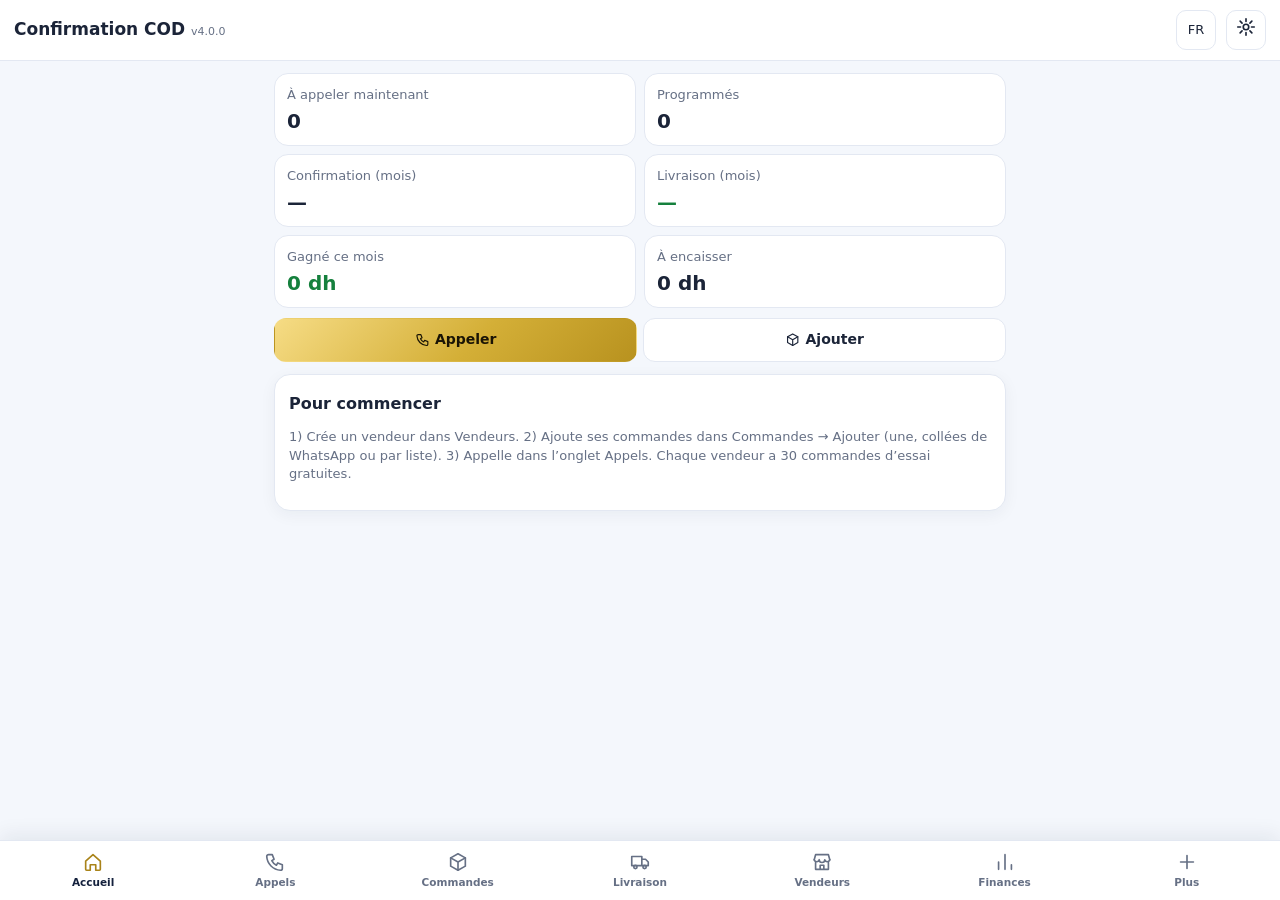
==== commit 5b45ddb0: "Add files via upload" ====
--- a/index.html
+++ b/index.html
@@ -3,302 +3,420 @@
 <meta name="viewport" content="width=device-width, initial-scale=1, viewport-fit=cover">
 <title>Confirmation COD</title>
 <link rel="manifest" href="manifest.webmanifest">
-<meta name="theme-color" content="#ffffff">
+<meta name="theme-color" content="#14213d">
 <link rel="icon" href="icon-192.png">
 <link rel="apple-touch-icon" href="icon-192.png">
 <style>
-:root{box-sizing:border-box;padding-top:env(safe-area-inset-top,0px);padding-bottom:env(safe-area-inset-bottom,0px);--bg:#f6f7f9;--card:#fff;--tx:#14181f;--mut:#6b7280;--br:#e3e6ea;--ac:#1f3a5f;--acx:#fff;--ok:#15803d;--okbg:#dcfce7;--ko:#b91c1c;--kobg:#fee2e2;--wa:#92400e;--wabg:#fef3c7}
-@media (prefers-color-scheme:dark){:root:not([data-theme="light"]){--bg:#0f1319;--card:#1a2029;--tx:#eef1f5;--mut:#9aa4b2;--br:#2b3340;--ac:#7aa7e0;--acx:#0f1319;--ok:#4ade80;--okbg:#14532d;--ko:#fca5a5;--kobg:#7f1d1d;--wa:#fcd34d;--wabg:#78350f}}
-:root[data-theme="dark"]{--bg:#0f1319;--card:#1a2029;--tx:#eef1f5;--mut:#9aa4b2;--br:#2b3340;--ac:#7aa7e0;--acx:#0f1319;--ok:#4ade80;--okbg:#14532d;--ko:#fca5a5;--kobg:#7f1d1d;--wa:#fcd34d;--wabg:#78350f}
-html{scroll-padding-top:env(safe-area-inset-top,0px)}
+:root{--bg:#f4f7fc;--card:#fff;--tx:#1b2438;--mut:#667085;--br:#e3e8f2;--ac:#14213d;--gold:#d4af37;--gold2:#f6dc85;--ok:#15803d;--okbg:#e3f6ea;--ko:#b42318;--kobg:#fdeaea;--wa:#8a6a12;--wabg:#fff4d6;--in:#fbfcff}
+@media (prefers-color-scheme:dark){:root{--bg:#0b0f1a;--card:#121a2b;--tx:#eef1f7;--mut:#9aa6bd;--br:#25304a;--ac:#f6dc85;--ok:#5fe3a1;--okbg:#0f3a2a;--ko:#ff9a9a;--kobg:#4a1717;--wa:#f4d77a;--wabg:#3b2f0a;--in:#0e1524}}
 *{box-sizing:border-box}
-body{margin:0;background:var(--bg);color:var(--tx);font:15px/1.4 system-ui,-apple-system,Arial,sans-serif;padding:12px 12px 24px 100px}
-#app{max-width:640px}
-body.solo{padding-left:12px;margin:0 auto;max-width:640px}
-h1{font-size:18px;margin:4px 0 10px}h2{font-size:15px;margin:14px 0 6px}
+html,body{margin:0}
+body{background:var(--bg);color:var(--tx);font:15px/1.4 -apple-system,"Segoe UI",system-ui,Roboto,Arial,sans-serif;padding:0 0 calc(76px + env(safe-area-inset-bottom,0px));-webkit-font-smoothing:antialiased}
+header{position:sticky;top:0;z-index:20;display:flex;align-items:center;gap:10px;padding:calc(10px + env(safe-area-inset-top,0px)) 14px 10px;background:var(--card);border-bottom:1px solid var(--br)}
+header h1{flex:1;margin:0;font-size:17px;color:var(--tx)}
+header h1 small{color:var(--mut);font-weight:400;font-size:11px}
+header button{border:1px solid var(--br);background:var(--card);color:var(--tx);border-radius:10px;min-width:40px;min-height:40px;font:inherit;font-size:13px;cursor:pointer}
+#app{max-width:760px;margin:0 auto;padding:12px 14px}
+h2{font-size:16px;margin:4px 0 8px}
 .mut{color:var(--mut);font-size:13px}
-.card{background:var(--card);border:1px solid var(--br);border-radius:12px;padding:12px;margin-bottom:10px}
+.card{background:var(--card);border:1px solid var(--br);border-radius:16px;padding:14px;margin-bottom:10px;box-shadow:0 4px 16px rgba(20,33,61,.05)}
 .row{display:flex;justify-content:space-between;align-items:center;gap:8px}
-.tag{font-size:12px;background:var(--wabg);color:var(--wa);padding:2px 8px;border-radius:99px}
+.tag{font-size:12px;background:var(--wabg);color:var(--wa);padding:2px 9px;border-radius:99px;white-space:nowrap}
+.tag.ok{background:var(--okbg);color:var(--ok)}.tag.ko{background:var(--kobg);color:var(--ko)}
 .btns{display:flex;gap:6px;margin-top:8px;flex-wrap:wrap}
-.b{flex:1;min-width:90px;text-align:center;text-decoration:none;border:1px solid var(--br);background:var(--card);color:var(--tx);border-radius:10px;padding:10px 6px;font:inherit;font-size:14px;cursor:pointer}
-.b.ok{background:var(--okbg);color:var(--ok);border-color:transparent}.b.ko{background:var(--kobg);color:var(--ko);border-color:transparent}.b.wa{background:var(--wabg);color:var(--wa);border-color:transparent}.b.pri{background:var(--ac);color:var(--acx);border-color:transparent}
-input,select,textarea{width:100%;font:inherit;padding:10px;border:1px solid var(--br);border-radius:10px;background:var(--card);color:var(--tx);margin:3px 0 8px}
-textarea{min-height:90px}label{font-size:13px;color:var(--mut)}
+.b{flex:1;min-width:84px;min-height:44px;text-align:center;text-decoration:none;display:inline-flex;align-items:center;justify-content:center;gap:5px;border:1px solid var(--br);background:var(--card);color:var(--tx);border-radius:12px;padding:8px 8px;font:inherit;font-size:14px;font-weight:600;cursor:pointer;touch-action:manipulation}
+.b.ok{background:var(--okbg);color:var(--ok);border-color:transparent}.b.ko{background:var(--kobg);color:var(--ko);border-color:transparent}.b.wa{background:var(--wabg);color:var(--wa);border-color:transparent}
+.b.pri{background:linear-gradient(135deg,var(--gold2),var(--gold) 55%,#b8921f);color:#1a1405;border-color:transparent}
+.b.sm{min-height:36px;font-size:13px;min-width:60px}
+.b.full{width:100%;flex:none}
+input,select,textarea{width:100%;font:inherit;font-size:16px;min-height:44px;padding:10px;border:1px solid var(--br);border-radius:12px;background:var(--in);color:var(--tx);margin:3px 0 8px}
+textarea{min-height:90px}
+label{font-size:13px;color:var(--mut)}
+input:focus,select:focus,textarea:focus{outline:2px solid var(--gold);border-color:transparent}
+.grid{display:grid;grid-template-columns:1fr 1fr;gap:8px;margin-bottom:10px}
+.kpi{background:var(--card);border:1px solid var(--br);border-radius:14px;padding:10px 12px}
+.kpi b{display:block;font-size:20px;margin-top:2px}
+.kpi.g b{color:var(--ok)}.kpi.r b{color:var(--ko)}
+.msg{background:var(--okbg);color:var(--ok);padding:9px 12px;border-radius:12px;margin-bottom:10px}
+.msg.err{background:var(--kobg);color:var(--ko)}
+.alert{background:var(--wabg);color:var(--wa);padding:9px 12px;border-radius:12px;margin-bottom:8px;font-size:14px}
+.chips{display:flex;gap:6px;overflow-x:auto;margin:6px 0 10px;scrollbar-width:none}
+.chip{flex:0 0 auto;border:1px solid var(--br);background:var(--card);color:var(--tx);border-radius:99px;padding:8px 14px;font:inherit;font-size:13px;font-weight:600;cursor:pointer;min-height:38px}
+.chip.on{background:var(--ac);border-color:var(--ac);color:var(--card)}
+.wrap{overflow-x:auto}
+table{border-collapse:collapse;width:100%;font-size:13px}
+td,th{padding:7px 6px;border-bottom:1px solid var(--br);text-align:left;white-space:nowrap}
+th{color:var(--mut);font-size:11.5px;text-transform:uppercase;letter-spacing:.4px}
+td.n,th.n{text-align:right}
+.s-Confirmé{color:var(--ok)}.s-Annulé,.s-Refusé{color:var(--ko)}.s-Injoignable{color:var(--wa)}
+.stp{display:flex;gap:4px;margin:10px 0}.st{flex:1;text-align:center;font-size:11px;color:var(--mut);line-height:1.2}
+.st i{display:flex;width:26px;height:26px;margin:0 auto 4px;border-radius:50%;background:var(--br);align-items:center;justify-content:center;font-style:normal;font-weight:700;color:var(--tx)}
+.st.on{color:var(--tx)}.st.on i{background:linear-gradient(135deg,var(--gold2),#a98319);color:#111}
+nav{position:fixed;left:0;right:0;bottom:0;z-index:30;display:flex;background:var(--card);border-top:1px solid var(--br);padding:4px 2px calc(4px + env(safe-area-inset-bottom,0px));box-shadow:0 -6px 20px rgba(20,33,61,.07)}
+nav button{flex:1;position:relative;border:0;background:none;color:var(--mut);font:inherit;font-size:10.5px;font-weight:600;padding:6px 0;display:flex;flex-direction:column;align-items:center;gap:2px;cursor:pointer;min-height:48px}
+nav button.on{color:var(--ac)}
+nav button.on .i{color:#a98319}
+nav .bd{position:absolute;top:2px;left:calc(50% + 6px);background:#dc2626;color:#fff;font-size:10px;border-radius:99px;padding:1px 5px;min-width:16px}
+.i{width:22px;height:22px;stroke:currentColor;fill:none;stroke-width:1.8;stroke-linecap:round;stroke-linejoin:round}
+.i.s{width:1.1em;height:1.1em;vertical-align:-.18em}
+.vc{cursor:pointer}
+.lock{max-width:340px;margin:12vh auto 0}
+.inv{background:#fff;color:#111;border-radius:12px;padding:18px}.inv td,.inv th{color:#111}
+@media print{header,nav,.noprint{display:none!important}body{background:#fff;padding:0}#app{max-width:none;padding:0}.inv{box-shadow:none;border:0}}
+[dir=rtl] td,[dir=rtl] th{text-align:right}[dir=rtl] td.n,[dir=rtl] th.n{text-align:left}
 
-
-
-.grid{display:grid;grid-template-columns:1fr 1fr;gap:8px}
-.kpi{background:var(--card);border:1px solid var(--br);border-radius:12px;padding:10px}.kpi b{display:block;font-size:20px}
-.s-Confirmé{color:var(--ok)}.s-Annulé{color:var(--ko)}.s-Injoignable{color:var(--wa)}
-.wrap{overflow-x:auto}table{border-collapse:collapse;width:100%;font-size:13px}td,th{padding:6px;border-bottom:1px solid var(--br);text-align:left;white-space:nowrap}
-.msg{background:var(--okbg);color:var(--ok);padding:8px 10px;border-radius:10px;margin-bottom:10px}
-.nav{position:fixed;left:0;top:0;bottom:0;width:88px;display:flex;flex-direction:column;gap:2px;overflow-y:auto;background:var(--card);border-right:1px solid var(--br);padding:calc(8px + env(safe-area-inset-top,0px)) 4px calc(8px + env(safe-area-inset-bottom,0px));z-index:5}
-.nav button{border:0;background:none;color:var(--mut);font:inherit;font-size:12px;line-height:1.2;text-align:center;padding:8px 2px;border-radius:10px;cursor:pointer}
-.nav button.on{color:var(--ac);font-weight:700;background:var(--bg)}
-.nav .ic{display:block;font-size:20px;margin-bottom:2px}
-.nav .sub{display:block;width:100%;font-size:11px;text-align:left;padding:6px 2px 6px 10px;margin-left:10px;border-left:2px solid var(--br);border-radius:0 8px 8px 0}
-.nav .sub.on{border-left-color:var(--ac);background:var(--bg)}
-.solo .nav{display:none}
-
-/* Thème black, gold et bleu */
-:root:root:root:root{color-scheme:dark;--bg:#090c14;--card:#0e1424;--tx:#f3ecd8;--mut:#98a4bd;--br:#2a3350;--ac:#d4af37;--acx:#0a0a0a;--ok:#5fe3a1;--okbg:#0f3a2a;--ko:#ff9a9a;--kobg:#4a1717;--wa:#f4d77a;--wabg:#3b2f0a}
-html{background:#05070d}
-body{background:radial-gradient(900px 520px at 90% -8%,rgba(37,99,235,.38),transparent 62%),radial-gradient(700px 520px at -12% 108%,rgba(212,175,55,.16),transparent 60%),linear-gradient(180deg,#080b13,#03050a);background-attachment:fixed;background-color:#05070d}
-h1{background:linear-gradient(90deg,#f6dc85,#d4af37 55%,#b8921f);-webkit-background-clip:text;background-clip:text;color:transparent;padding-bottom:8px;border-bottom:1px solid rgba(212,175,55,.35)}
-h2{color:#f0d77a;letter-spacing:.2px}
-.card,.kpi{border:1px solid rgba(212,175,55,.30);box-shadow:0 8px 24px rgba(0,0,0,.5),inset 0 1px 0 rgba(255,255,255,.04)}
-.kpi b{color:#f6dc85}
-.b{border-color:rgba(212,175,55,.35)}
-.b.pri{background:linear-gradient(135deg,#f6dc85,#d4af37 55%,#a98319);color:#0a0a0a;font-weight:700;border-color:transparent;box-shadow:0 4px 14px rgba(212,175,55,.25)}
-input,select,textarea{border-color:#2a3350;background:#0a0f1d}
-input:focus,select:focus,textarea:focus{outline:none;border-color:#3b82f6;box-shadow:0 0 0 2px rgba(59,130,246,.35)}
-.nav{background:linear-gradient(180deg,#0b1224,#05070d);border-right:1px solid rgba(212,175,55,.35)}
-.nav button.on{color:#f6dc85;background:rgba(212,175,55,.12)}
-.nav .sub.on{border-left-color:#d4af37;background:rgba(37,99,235,.18);color:#f6dc85}
-.tag{border:1px solid rgba(212,175,55,.35)}
-
-/* Icônes style iPhone */
-.i{width:1.15em;height:1.15em;vertical-align:-.2em;stroke:currentColor;fill:none;stroke-width:1.9;stroke-linecap:round;stroke-linejoin:round}
-.nav .ic{position:relative;display:flex;align-items:center;justify-content:center;width:44px;height:44px;margin:0 auto 5px;border-radius:11px;color:#fff;box-shadow:inset 0 1px 0 rgba(255,255,255,.4),inset 0 -1px 0 rgba(0,0,0,.25),0 4px 10px rgba(0,0,0,.55)}
-.nav .ic::before{content:"";position:absolute;inset:0;border-radius:inherit;background:linear-gradient(180deg,rgba(255,255,255,.30),rgba(255,255,255,0) 55%)}
-.nav .ic .i{position:relative;width:24px;height:24px;stroke-width:1.75}
-.nav button.on .ic{box-shadow:0 0 0 2px #f6dc85,0 4px 14px rgba(212,175,55,.4)}
-.ic-box{background:linear-gradient(145deg,#5aa2ff,#1d4ed8)}
-.ic-chart{background:linear-gradient(145deg,#f8e08e,#b8921f);color:#1a1405!important}
-.ic-net{background:linear-gradient(145deg,#3cc4fa,#1e40af)}
-.ic-store{background:linear-gradient(145deg,#ecc860,#8a6a12);color:#1a1405!important}
-.ic-sliders{background:linear-gradient(145deg,#707887,#1f2937)}
-
-/* v1.4 : calculatrice, fiches, produits */
-.grid3{display:grid;grid-template-columns:repeat(3,1fr);gap:8px}
+.grid3{display:grid;grid-template-columns:repeat(3,1fr);gap:8px;margin-bottom:10px}
+.g4{display:grid;grid-template-columns:repeat(4,1fr);gap:6px;margin:10px 0}.g4 .kpi{padding:8px 4px;text-align:center}.g4 .kpi span{font-size:10px}.g4 .kpi b{font-size:18px}
 .kpi.okk b{color:var(--ok)}.kpi.kok b{color:var(--ko)}
-.s-Refusé{color:var(--ko)}
-.calc{max-width:360px;background:#000;border-radius:30px;padding:14px;border:1px solid rgba(212,175,55,.3)}
-.cdisp{display:flex;align-items:flex-end;justify-content:flex-end;min-height:104px;padding:10px 8px 14px;color:#fff;font-weight:200;white-space:nowrap;overflow:hidden}
-.ckeys{display:grid;grid-template-columns:repeat(4,1fr);gap:12px}
-.k{aspect-ratio:1;border:0;border-radius:50%;background:#333;color:#fff;font:inherit;font-size:28px;cursor:pointer}
-.k:active{filter:brightness(1.5)}
-.k.f{background:#a5a5a5;color:#000}
-.k.o{background:linear-gradient(145deg,#f6dc85,#c9a227);color:#111;font-size:34px}
-.k.o.act{background:#fff;color:#c9a227}
-.k.z{grid-column:span 2;aspect-ratio:auto;border-radius:999px;text-align:left;padding-left:9%}
-.cover{height:84px;border-radius:16px 16px 0 0;background:linear-gradient(120deg,#0b1f5c,#1d4ed8 55%,#d4af37);margin-top:2px}
+.pg{display:grid;grid-template-columns:repeat(auto-fill,minmax(150px,1fr));gap:10px;margin-bottom:10px}
+.pc{position:relative;background:var(--card);border:1px solid var(--br);border-radius:16px;overflow:hidden}
+.pc>img,.pc .ph{width:100%;aspect-ratio:1;object-fit:cover;display:flex;align-items:center;justify-content:center;color:var(--mut);background:var(--in)}
+.pc .ph .i{width:34px;height:34px}
+.pb{padding:8px}.pn{font-size:13px;overflow:hidden;text-overflow:ellipsis;white-space:nowrap}.px{color:var(--wa);font-weight:700;margin:2px 0}
+.pb .b{min-width:0;padding:8px 4px}
+.pc .bd{position:absolute;top:6px;left:6px;background:#dc2626;color:#fff;font-size:11px;font-weight:700;padding:2px 6px;border-radius:6px}
+.old{color:var(--mut);text-decoration:line-through;font-size:12px;font-weight:400;margin-left:6px}
+.big{width:100%;aspect-ratio:1;object-fit:cover;border-radius:14px;display:block}
+.th{display:flex;gap:6px;margin:8px 0}.th img{width:56px;height:56px;object-fit:cover;border-radius:10px;border:2px solid transparent;cursor:pointer}.th img.on{border-color:var(--gold)}
+.cover{height:84px;border-radius:16px 16px 0 0;background:linear-gradient(120deg,#0b1f5c,#1d4ed8 55%,#d4af37)}
 .vhead{display:flex;gap:12px;align-items:flex-end;margin:-44px 12px 10px}
-.av{border-radius:50%;object-fit:cover;background:linear-gradient(145deg,#f6dc85,#a98319);color:#1a1405;font-weight:700;display:flex;align-items:center;justify-content:center;border:3px solid #05070d;flex:0 0 auto}
-.vc{display:flex;gap:12px;align-items:center;cursor:pointer}.vc .av{border-width:2px}.vi{min-width:0}
-.pg{display:grid;grid-template-columns:1fr 1fr;gap:10px;margin-bottom:10px}
-.pc{background:#0a0f1d;border:1px solid rgba(212,175,55,.3);border-radius:14px;overflow:hidden}
-.pc>img,.pc .ph{width:100%;aspect-ratio:1;object-fit:cover;display:flex;align-items:center;justify-content:center;color:var(--mut);background:#0a0f1d}
-.pc .ph .i{width:34px;height:34px}
-.pb{padding:8px}.pn{font-size:13px;overflow:hidden;text-overflow:ellipsis;white-space:nowrap}.px{color:#f6dc85;font-weight:700;margin:2px 0}
-.pb .b{min-width:0;padding:8px 4px}
-.ic-wallet{background:linear-gradient(145deg,#4f8dff,#0b1f5c)}
-.ic-calc{background:linear-gradient(145deg,#3a3a3c,#0c0c0c);color:#f6dc85!important}
-#splash{display:none;position:fixed;inset:0;z-index:99;background:linear-gradient(180deg,#fff 0%,#f4f7fc 100%);flex-direction:column;align-items:center;justify-content:center;gap:16px;transition:opacity .4s}#splash img{width:112px;height:112px;border-radius:26px;box-shadow:0 14px 34px rgba(20,33,61,.25)}#splash b{font:800 20px -apple-system,"Segoe UI",system-ui,sans-serif;color:#14213d;letter-spacing:-.3px}#splash i{display:block;width:120px;height:4px;border-radius:4px;background:#e8ebf2;overflow:hidden}#splash i::after{content:"";display:block;height:100%;width:40%;border-radius:4px;background:linear-gradient(90deg,#f6dc85,#b8921f);animation:spl 1s ease-in-out infinite}@keyframes spl{0%{transform:translateX(-100%)}100%{transform:translateX(300%)}}
-.ic-bag{background:linear-gradient(145deg,#ffb066,#d9480f)}
-.pc{position:relative}.bd{position:absolute;top:6px;left:6px;background:#dc2626;color:#fff;font-size:11px;font-weight:700;padding:2px 6px;border-radius:6px}
-.chips{display:flex;gap:6px;overflow-x:auto;margin:8px 0}.chip{flex:0 0 auto;border:1px solid rgba(212,175,55,.35);background:var(--card);color:var(--tx);border-radius:99px;padding:6px 12px;font:inherit;font-size:13px;cursor:pointer}.chip.on{background:linear-gradient(135deg,#f6dc85,#d4af37);color:#0a0a0a;border-color:transparent}
-.old{color:var(--mut);text-decoration:line-through;font-size:12px;font-weight:400;margin-left:6px}.big{width:100%;aspect-ratio:1;object-fit:cover;border-radius:14px;display:block}.th{display:flex;gap:6px;margin:8px 0}.th img{width:56px;height:56px;object-fit:cover;border-radius:10px;border:2px solid transparent;cursor:pointer}.th img.on{border-color:#f6dc85}
-.ic-pin{background:linear-gradient(145deg,#ff7a7a,#b91c1c)}
-.map3d{perspective:900px;overflow:hidden}.map3d svg{display:block;width:100%;max-height:68vh;margin:-34px 0 -10px;transform:rotateX(38deg);transform-origin:50% 55%;filter:drop-shadow(0 22px 16px rgba(0,0,0,.65))}.map3d.flat svg{transform:none;margin:0}
-.stp{display:flex;gap:4px;margin:10px 0}.st{flex:1;text-align:center;font-size:11px;color:var(--mut);line-height:1.2}.st i{display:flex;width:28px;height:28px;margin:0 auto 4px;border-radius:50%;background:#1a2236;align-items:center;justify-content:center;font-style:normal;font-weight:700}.st.on{color:#f6dc85}.st.on i{background:linear-gradient(135deg,#f6dc85,#a98319);color:#111}.st.cur i{box-shadow:0 0 0 3px rgba(212,175,55,.35)}
-.g4{display:grid;grid-template-columns:repeat(4,1fr);gap:6px;margin:10px 0}.g4 .kpi{padding:8px 4px;text-align:center}.g4 .kpi span{font-size:10px}.g4 .kpi b{font-size:18px}
-.map3d{position:relative}.mctl{position:absolute;right:6px;top:6px;display:flex;flex-direction:column;gap:6px;z-index:2}.mctl button{min-width:36px;height:36px;border-radius:10px;border:1px solid rgba(212,175,55,.5);background:rgba(10,15,29,.88);color:#f6dc85;font:inherit;font-size:18px;cursor:pointer}.mctl button:last-child{font-size:11px;padding:0 8px}
-.pbar{height:8px;border-radius:99px;background:#1a2236;overflow:hidden;margin:8px 0}.pbar i{display:block;height:100%;background:linear-gradient(90deg,#f6dc85,#d4af37)}.live{color:#5fe3a1;font-size:12px}
-.wtrk{--bg:#fff;--card:#fff;--tx:#14181f;--mut:#5b6472;--br:#e3e6ea;--ac:#1f3a5f;--acx:#fff;--ok:#15803d;--okbg:#dcfce7;--ko:#b91c1c;--kobg:#fee2e2;--wa:#92400e;--wabg:#fef3c7}
-body.wtrk,html:has(body.wtrk){background:#fff!important;color:#14181f}
-.wtrk h1{background:none;-webkit-text-fill-color:#14181f;color:#14181f;border-bottom-color:#e3e6ea}.wtrk h2{color:#1f3a5f}.wtrk .kpi b{color:#14181f}
-.wtrk .card,.wtrk .kpi{box-shadow:0 2px 10px rgba(0,0,0,.08);border-color:#e3e6ea;background:#fff}
-.wtrk input,.wtrk select,.wtrk textarea{background:#fff;color:#14181f;border-color:#cfd5de}
-.wtrk .st i{background:#e5e7eb;color:#374151}.wtrk .st.on i{background:linear-gradient(135deg,#f6dc85,#a98319);color:#111}.wtrk .st.on{color:#8a6a12}.wtrk .pbar{background:#e5e7eb}
-.wtrk .chip{background:#fff;color:#14181f;border-color:#cfd5de}.wtrk .chip.on{background:linear-gradient(135deg,#f6dc85,#d4af37);color:#0a0a0a}
-.wtrk .live{color:#15803d}.wtrk .b{background:#fff;color:#14181f;border-color:#cfd5de}.wtrk .b.pri{background:linear-gradient(135deg,#f6dc85,#d4af37 55%,#a98319);color:#0a0a0a}.wtrk .b.ok{background:#dcfce7;color:#15803d}.wtrk .b.ko{background:#fee2e2;color:#b91c1c}
-:root:has(body.wtrk){color-scheme:light}
-.wtrk .nav{background:#fff;border-right:1px solid #e3e6ea}.wtrk .nav button{color:#5b6472}.wtrk .nav button.on{color:#8a6a12;background:#f6efd2}.wtrk .nav .sub.on{background:#f6efd2;color:#8a6a12;border-left-color:#d4af37}.wtrk .nav .ic{box-shadow:0 2px 6px rgba(0,0,0,.2)}
-.wtrk .pc{background:#fff;border-color:#e3e6ea}.wtrk .pc>img,.wtrk .pc .ph{background:#f3f4f6}.wtrk .av{border-color:#fff}.wtrk .msg{box-shadow:none}.wtrk a{color:inherit}
-.chv{display:block;font-size:10px;opacity:.6;line-height:1;margin-top:2px}
-
-/* ===== Thème premium blanc : navy, or et bleu doux, menu horizontal ===== */
-body.wtrk{--bg:#fff;--card:#fff;--tx:#1b2438;--mut:#667085;--br:#e8ebf2;--ac:#14213d;--acx:#fff;--ok:#15803d;--okbg:#e3f6ea;--ko:#b42318;--kobg:#fdeaea;--wa:#8a6a12;--wabg:#fff4d6;padding:0 12px 28px;background:linear-gradient(180deg,#fff 0%,#f4f7fc 100%) fixed!important;color:#1b2438;font-family:-apple-system,"SF Pro Text","Segoe UI",system-ui,Roboto,Arial,sans-serif;-webkit-font-smoothing:antialiased}
-html:has(body.wtrk){background:#fff!important}
-body.wtrk #app{margin:0 auto;max-width:720px;padding-top:12px}
-.wtrk .nav{position:sticky!important;top:0;left:0;right:0;bottom:auto;width:auto;height:auto;display:block;margin:0 -12px 6px;padding:calc(8px + env(safe-area-inset-top,0px)) 0 8px;background:rgba(255,255,255,.94);backdrop-filter:saturate(1.4) blur(12px);-webkit-backdrop-filter:saturate(1.4) blur(12px);border:0;border-bottom:1px solid #e8ebf2;box-shadow:0 6px 18px rgba(20,33,61,.06);overflow:visible;z-index:20}
-.wtrk .nav .nrow,.wtrk .nav .nsub{display:flex;flex-direction:row;gap:8px;overflow-x:auto;overflow-y:hidden;padding:0 12px;scrollbar-width:none}
-.wtrk .nav .nrow::-webkit-scrollbar,.wtrk .nav .nsub::-webkit-scrollbar{display:none}
-.wtrk .nav .nsub{margin-top:8px;padding-top:8px;border-top:1px solid #eef1f6}
-.wtrk .nav .nrow button{flex:0 0 auto;display:flex;align-items:center;gap:7px;width:auto;padding:5px 13px 5px 5px;border:1px solid #e3e8f2;background:#fff;color:#33415c;font:inherit;font-size:13.5px;font-weight:600;line-height:1;border-radius:99px;white-space:nowrap;text-align:left;cursor:pointer;box-shadow:0 1px 2px rgba(20,33,61,.05)}
-.wtrk .nav .nrow button.on{background:linear-gradient(135deg,#fff8e1,#fdeeb3);border-color:#d4af37;color:#14213d;box-shadow:0 4px 12px rgba(184,146,31,.25)}
-.wtrk .nav .ic{width:30px;height:30px;margin:0;border-radius:50%;box-shadow:0 2px 6px rgba(20,33,61,.25)}
-.wtrk .nav .ic .i{width:16px;height:16px}
-.wtrk .nav button.on .ic{box-shadow:0 0 0 2px #fff,0 0 0 3.5px #d4af37}
-.wtrk .nav .chv{display:inline;margin:0 0 0 -2px;font-size:10px;opacity:.55}
-.wtrk .nav .nsub button.sub{flex:0 0 auto;display:block;width:auto;margin:0;padding:8px 16px;border:1px solid #e3e8f2;border-radius:99px;background:#f4f7fc;color:#33415c;font:inherit;font-size:13px;font-weight:600;white-space:nowrap;cursor:pointer}
-.wtrk .nav .nsub button.sub.on{background:#14213d;border-color:#14213d;color:#f6dc85;box-shadow:0 4px 12px rgba(20,33,61,.25)}
-.wtrk h1{font-size:22px;font-weight:800;letter-spacing:-.4px;color:#14213d;-webkit-text-fill-color:#14213d;background:none;border:0;margin:6px 0 14px;padding:0}
-.wtrk h1::after{content:"";display:block;width:46px;height:3px;border-radius:3px;margin-top:7px;background:linear-gradient(90deg,#f6dc85,#b8921f)}
-.wtrk h1 small{-webkit-text-fill-color:#98a2b3;color:#98a2b3;font-weight:500}
-.wtrk h2{color:#14213d;font-weight:700;font-size:16px;letter-spacing:-.2px}
-.wtrk .card,.wtrk .kpi{background:#fff;border:1px solid #e8ebf2;border-radius:18px;box-shadow:0 8px 24px rgba(20,33,61,.07),0 1px 2px rgba(20,33,61,.04)}
-.wtrk .kpi{background:linear-gradient(180deg,#fff,#f6f9ff)}.wtrk .kpi b{color:#14213d}
-.wtrk .b{border:1px solid #dde3ee;border-radius:13px;background:#fff;color:#1b2438;font-weight:600;box-shadow:0 1px 2px rgba(20,33,61,.05)}
-.wtrk .b.pri{background:linear-gradient(135deg,#f6dc85,#d4af37 55%,#b8921f);color:#1a1405;border-color:transparent;box-shadow:0 6px 16px rgba(184,146,31,.35)}
-.wtrk .b.ok{background:#e3f6ea;color:#15803d;border-color:transparent}.wtrk .b.ko{background:#fdeaea;color:#b42318;border-color:transparent}
-.wtrk input,.wtrk select,.wtrk textarea{background:#fbfcff;border:1px solid #dde3ee;border-radius:13px;color:#1b2438}
-.wtrk input:focus,.wtrk select:focus,.wtrk textarea:focus{outline:none;border-color:#d4af37;box-shadow:0 0 0 3px rgba(212,175,55,.22)}
-.wtrk label{color:#667085;font-weight:500}
-.wtrk .tag{background:#fff4d6;color:#8a6a12;font-weight:600}
-.wtrk .msg{background:#e3f6ea;color:#15803d;border-radius:13px}
-.wtrk th{color:#667085;font-size:11.5px;font-weight:700;text-transform:uppercase;letter-spacing:.5px}.wtrk td,.wtrk th{border-bottom-color:#eef1f6}
-.wtrk .chip{background:#fff;border-color:#e3e8f2;color:#33415c;font-weight:600}.wtrk .chip.on{background:#14213d;border-color:#14213d;color:#f6dc85}
-.wtrk .pc{border-radius:16px;box-shadow:0 6px 18px rgba(20,33,61,.07)}
-.wtrk .st.on{color:#14213d;font-weight:600}
-.wtrk .calc{box-shadow:0 14px 34px rgba(20,33,61,.25);border-color:#14213d}
-body.solo .nav,.wtrk.solo .nav{display:none!important}
-
-/* ===== Adaptatif : téléphone, tablette, ordinateur et grands écrans ===== */
-body.wtrk{--pl:max(12px,env(safe-area-inset-left,0px));--pr:max(12px,env(safe-area-inset-right,0px));padding-left:var(--pl);padding-right:var(--pr);overflow-x:hidden}
-.wtrk .nav{margin-left:calc(-1*var(--pl));margin-right:calc(-1*var(--pr))}
-.wtrk .nav .nrow,.wtrk .nav .nsub{padding-left:var(--pl);padding-right:var(--pr);-webkit-overflow-scrolling:touch;-webkit-mask-image:linear-gradient(90deg,transparent 0,#000 10px,#000 calc(100% - 26px),transparent 100%);mask-image:linear-gradient(90deg,transparent 0,#000 10px,#000 calc(100% - 26px),transparent 100%)}
-.wtrk .nav .nrow>*:first-child,.wtrk .nav .nsub>*:first-child{margin-left:auto}
-.wtrk .nav .nrow>*:last-child,.wtrk .nav .nsub>*:last-child{margin-right:auto}
-.wtrk .nav .nrow button,.wtrk .nav .nsub button.sub{min-height:44px;touch-action:manipulation}
-.wtrk .b{min-height:44px;touch-action:manipulation}
-.wtrk input,.wtrk select,.wtrk textarea{font-size:16px;min-height:44px}
-.wtrk img,.wtrk svg{max-width:100%}
-.wtrk .map3d{max-width:560px;margin-left:auto;margin-right:auto}
-.wtrk .calc{margin-left:auto;margin-right:auto}
-.wtrk .wrap{-webkit-overflow-scrolling:touch}
-.wtrk :focus-visible{outline:2px solid #d4af37;outline-offset:2px}
-@media (hover:hover){.wtrk .b:hover{border-color:#d4af37;transform:translateY(-1px)}.wtrk .nav .nrow button:hover,.wtrk .nav .nsub button.sub:hover{border-color:#d4af37}.wtrk .card.vc:hover,.wtrk .pc:hover{box-shadow:0 12px 28px rgba(20,33,61,.12)}}
-@media (max-width:380px){
-  .wtrk .nav .nrow button{font-size:12.5px;padding-right:10px;gap:5px}.wtrk .nav .ic{width:26px;height:26px}
-  .wtrk h1{font-size:19px}.wtrk .kpi b{font-size:17px}.wtrk .b{font-size:13px;min-width:80px}.wtrk .ckeys{gap:8px}
-}
-@media (min-width:600px){
-  body.wtrk{font-size:16px}
-  body.wtrk #app{max-width:820px;padding-top:16px}
-  .wtrk .grid{grid-template-columns:repeat(auto-fit,minmax(160px,1fr))}
-  .wtrk .pg{grid-template-columns:repeat(auto-fill,minmax(180px,1fr));gap:14px}
-  .wtrk .g4 .kpi span{font-size:12px}.wtrk .g4 .kpi b{font-size:22px}
-  .wtrk .card{padding:16px}
-  .wtrk .nav .nrow button{font-size:14px;padding-right:16px}
-  .wtrk .nav .nsub button.sub{font-size:14px}
-  .wtrk h1{font-size:26px}
-}
-@media (min-width:1024px){
-  body.wtrk #app{max-width:980px}
-  .wtrk .pg{grid-template-columns:repeat(auto-fill,minmax(200px,1fr))}
-  .wtrk .nav{padding-top:10px;padding-bottom:10px}
-  .wtrk .nav .nrow button{font-size:14.5px;padding:6px 18px 6px 6px}
-  .wtrk .btns .b{flex:1 1 150px;max-width:280px}
-  .wtrk .stp{max-width:560px}
-}
-@media (min-width:1500px){
-  body.wtrk{font-size:17px}
-  body.wtrk #app{max-width:1120px}
-}
-@media (orientation:landscape) and (max-height:480px){
-  .wtrk .nav{padding-top:4px;padding-bottom:4px}.wtrk .nav .nsub{margin-top:4px;padding-top:4px}
-  .wtrk .map3d svg{max-height:82vh}body.wtrk #app{padding-top:6px}.wtrk h1{margin:2px 0 8px;font-size:18px}
-}
-@media (prefers-reduced-motion:reduce){.wtrk *{transition:none!important;scroll-behavior:auto!important}}
-html:has(body.wtrk){background:linear-gradient(180deg,#fff 0%,#f4f7fc 100%) fixed!important;min-height:100%}
-body.wtrk{background:transparent!important;min-height:100vh}
-@media (min-width:700px){
-  .wtrk .nav .nrow,.wtrk .nav .nsub{flex-wrap:wrap;justify-content:center;overflow:visible;-webkit-mask-image:none;mask-image:none;row-gap:8px}
-  .wtrk .nav .nrow>*:first-child,.wtrk .nav .nrow>*:last-child{margin-left:0;margin-right:0}
-}
-@media (min-width:1024px){.wtrk .map3d{max-width:520px}.wtrk .map3d svg{max-height:56vh}}
-.lslot{margin:8px 0}.lmap{height:min(64vh,520px);min-height:340px;border-radius:16px;overflow:hidden;border:1px solid #e8ebf2;box-shadow:0 8px 24px rgba(20,33,61,.1);position:relative;z-index:0;isolation:isolate}
+.av{border-radius:50%;object-fit:cover;background:linear-gradient(145deg,#f6dc85,#a98319);color:#1a1405;font-weight:700;display:flex;align-items:center;justify-content:center;border:3px solid var(--card);flex:0 0 auto}
+.vc{display:flex;gap:12px;align-items:center;cursor:pointer}.vc .av{border-width:2px}.vi{min-width:0;flex:1}
+.map3d{perspective:900px;overflow:hidden;position:relative;max-width:560px;margin:0 auto}
+.map3d svg{display:block;width:100%;max-height:68vh;margin:-34px 0 -10px;transform:rotateX(38deg);transform-origin:50% 55%;filter:drop-shadow(0 22px 16px rgba(0,0,0,.65))}
+.map3d.flat svg{transform:none;margin:0}
+.mctl{position:absolute;right:6px;top:6px;display:flex;flex-direction:column;gap:6px;z-index:2}
+.mctl button{min-width:36px;height:36px;border-radius:10px;border:1px solid rgba(212,175,55,.5);background:rgba(10,15,29,.88);color:#f6dc85;font:inherit;font-size:18px;cursor:pointer}.mctl button:last-child{font-size:11px;padding:0 8px}
+.lslot{margin:8px 0}.lmap{height:min(64vh,520px);min-height:340px;border-radius:16px;overflow:hidden;border:1px solid var(--br);position:relative;z-index:0;isolation:isolate}
 .lpin{position:relative}.lpin .pin{width:18px;height:18px;border-radius:50% 50% 50% 0;transform:rotate(-45deg);border:2px solid #fff;box-shadow:0 2px 6px rgba(0,0,0,.45);margin:-20px 0 0 -9px}
 .lpin span{position:absolute;left:12px;top:-30px;white-space:nowrap;background:#fff;border:1px solid #e3e8f2;border-radius:8px;padding:2px 7px;font:700 11px system-ui,sans-serif;color:#14213d;box-shadow:0 1px 5px rgba(0,0,0,.25)}
 .lsc{background:none;border:0;filter:drop-shadow(0 3px 4px rgba(0,0,0,.35))}.lbtns .b{min-width:130px}
-
-/* ===== Menu à gauche (barre latérale verticale) ===== */
-body.wtrk{padding-left:calc(84px + 10px + env(safe-area-inset-left,0px));padding-right:var(--pr)}
-body.solo.wtrk{padding-left:var(--pl)}
-.wtrk .nav{position:fixed!important;top:0;left:0;bottom:0;right:auto;width:84px;height:auto;margin:0;padding:calc(10px + env(safe-area-inset-top,0px)) 6px calc(14px + env(safe-area-inset-bottom,0px)) calc(6px + env(safe-area-inset-left,0px));display:flex;flex-direction:column;gap:4px;background:#fff;backdrop-filter:none;-webkit-backdrop-filter:none;border:0;border-right:1px solid #e8ebf2;box-shadow:6px 0 24px rgba(20,33,61,.06);overflow-x:hidden;overflow-y:auto;-webkit-overflow-scrolling:touch;z-index:30;scrollbar-width:thin}
-.wtrk .nav .brand{display:none}
-.wtrk .nav>button{display:flex;flex-direction:column;align-items:center;gap:3px;flex:0 0 auto;width:100%;min-height:0;padding:8px 2px;border:0;background:transparent;color:#33415c;font:inherit;font-size:10.5px;font-weight:600;line-height:1.15;text-align:center;border-radius:14px;box-shadow:none;cursor:pointer;white-space:normal}
-.wtrk .nav>button.on{background:#fff8e1;box-shadow:inset 0 0 0 1.5px #d4af37;color:#14213d}
-.wtrk .nav .ic{width:38px;height:38px;margin:0;border-radius:50%;box-shadow:0 3px 8px rgba(20,33,61,.25)}
-.wtrk .nav .ic .i{width:20px;height:20px}
-.wtrk .nav>button.on .ic{box-shadow:0 0 0 2px #fff,0 0 0 3.5px #d4af37}
-.wtrk .nav .chv{display:block;margin:0;font-size:10px;opacity:.55}
-.wtrk .nav .nsb{display:flex;flex-direction:column;gap:4px;padding:0 0 6px}
-.wtrk .nav .nsb .sub{display:block;width:100%;margin:0;padding:8px 3px;border:0;border-radius:10px;background:#f4f7fc;color:#33415c;font:inherit;font-size:10.5px;font-weight:600;line-height:1.15;text-align:center;white-space:normal;cursor:pointer;min-height:0}
-.wtrk .nav .nsb .sub.on{background:#14213d;color:#f6dc85;box-shadow:0 4px 10px rgba(20,33,61,.25)}
-@media (hover:hover){.wtrk .nav>button:hover{background:#f4f7fc}.wtrk .nav>button.on:hover{background:#fff8e1}.wtrk .nav .nsb .sub:hover{background:#e8eefb}.wtrk .nav .nsb .sub.on:hover{background:#14213d}}
-@media (max-width:480px){.wtrk .g4{grid-template-columns:repeat(2,1fr)}}
-@media (min-width:700px){
-  body.wtrk{padding-left:calc(228px + 20px + env(safe-area-inset-left,0px))}
-  .wtrk .nav{width:228px;padding:calc(16px + env(safe-area-inset-top,0px)) 12px 18px calc(12px + env(safe-area-inset-left,0px));gap:3px}
-  .wtrk .nav .brand{display:flex;align-items:center;padding:0 6px 14px}.wtrk .nav .brand img{width:46px;height:46px;border-radius:12px;box-shadow:0 4px 12px rgba(20,33,61,.25)}
-  .wtrk .nav>button{flex-direction:row;gap:11px;padding:9px 11px;font-size:14.5px;text-align:left}
-  .wtrk .nav .ic{width:34px;height:34px}.wtrk .nav .ic .i{width:18px;height:18px}
-  .wtrk .nav .chv{margin-left:auto;font-size:11px}
-  .wtrk .nav .nsb{margin:0 0 6px 28px;padding:2px 0 2px 12px;border-left:2px solid #eee3b8;gap:3px}
-  .wtrk .nav .nsb .sub{padding:9px 12px;font-size:13.5px;text-align:left}
-}
-@media (orientation:landscape) and (max-height:480px){.wtrk .nav>button{padding:5px 2px}.wtrk .nav .ic{width:30px;height:30px}}
+.pbar{height:8px;border-radius:99px;background:var(--br);overflow:hidden;margin:8px 0}.pbar i{display:block;height:100%;background:linear-gradient(90deg,#f6dc85,#d4af37)}.live{color:var(--ok);font-size:12px}
+.calc{max-width:360px;background:#000;border-radius:30px;padding:14px;margin:0 auto;border:1px solid rgba(212,175,55,.3)}
+.cdisp{display:flex;align-items:flex-end;justify-content:flex-end;min-height:104px;padding:10px 8px 14px;color:#fff;font-weight:200;white-space:nowrap;overflow:hidden}
+.ckeys{display:grid;grid-template-columns:repeat(4,1fr);gap:12px}
+.k{aspect-ratio:1;border:0;border-radius:50%;background:#333;color:#fff;font:inherit;font-size:28px;cursor:pointer}.k:active{filter:brightness(1.5)}
+.k.f{background:#a5a5a5;color:#000}.k.o{background:linear-gradient(145deg,#f6dc85,#c9a227);color:#111;font-size:34px}.k.o.act{background:#fff;color:#c9a227}
+.k.z{grid-column:span 2;aspect-ratio:auto;border-radius:999px;text-align:left;padding-left:9%}
 </style></head>
 <body>
-<div id="splash"><img src="icon-512.png" alt="" onerror="this.style.display='none'"><b>Confirmation des commandes</b></div>
-<nav class="nav" id="nav"></nav>
-<div id="app"></div>
+<header><h1>Confirmation COD <small id="ver"></small></h1><button id="hl" data-act="lang" aria-label="Langue">FR</button><button data-act="tab" data-v="set" aria-label="Réglages" id="hs"></button></header>
+<div id="app"></div><div id="dl"></div>
+<nav id="nav"></nav>
 <script>
-var KEY='cod_v1';
-var DEF_TPL='Bonjour 👋 [boutique] a essayé de vous joindre pour confirmer votre commande de [produit]. Répondez OUI pour confirmer, ou dites-nous à quelle heure vous rappeler. Merci !';
-var VER='3.0.0';
-var S={orders:[],set:{price:12,free:0,fee:350,basis:'Livré',vend:[],tpl:DEF_TPL,before:{},insta:'',phone:'',pin:'',net:[],deals:[]},vendor:'',tab:'calls',msg:'',del:'',locked:false,match:''};
-try{var r=localStorage.getItem(KEY);if(r){var d=JSON.parse(r);S.orders=d.orders||[];S.set=Object.assign(S.set,d.set||{});}}catch(e){}
-if(!S.set.m3){S.set.price=12;S.set.free=0;S.set.m3=1;}
-S.set.wallet=S.set.wallet||[];S.set.net=S.set.net||[];S.set.deals=S.set.deals||[];S.set.vend=S.set.vend||[];S.set.sim=Object.assign({cpw:200,tc:70,td:80,nv:5,pa:60,pv:90,q:100},S.set.sim||{});
-S.locked=!!S.set.pin;
-function save(){try{localStorage.setItem(KEY,JSON.stringify({orders:S.orders,set:S.set}))}catch(e){S.msg='Mémoire pleine : supprime des photos ou d’anciennes données.'}}
-var esc=function(s){return String(s==null?'':s).replace(/[&<>"']/g,function(c){return {'&':'&amp;','<':'&lt;','>':'&gt;','"':'&quot;',"'":'&#39;'}[c]})};
-var norm=function(p){p=String(p||'').replace(/[^\d+]/g,'');if(p[0]==='+')p=p.slice(1);if(p.indexOf('00')===0)p=p.slice(2);if(p[0]==='0')p='212'+p.slice(1);return p};
-var vendors=function(){var a=[];S.orders.forEach(function(o){if(o.vendor&&a.indexOf(o.vendor)<0)a.push(o.vendor)});S.set.vend.forEach(function(x){if(a.indexOf(x.name)<0)a.push(x.name)});return a};
-var vis=function(){return S.orders.filter(function(o){return !S.vendor||o.vendor===S.vendor})};
-var byId=function(id){return S.orders.filter(function(o){return o.id===id})[0]};
-function stats(l){var c=function(s){return l.filter(function(o){return o.status===s}).length};return{n:l.length,ok:c('Confirmé'),ko:c('Annulé'),un:c('Injoignable'),pe:c('En attente'),liv:l.filter(function(o){return o.delivery==='Livré'}).length,ref:l.filter(function(o){return o.delivery==='Refusé'}).length}}
+var KEY='cod_v4',OLDKEY='cod_v1',VER='4.0.0',IT=200000;
+var DEFTPL='Bonjour 👋 [boutique] a essayé de vous joindre pour confirmer votre commande de [produit]. Répondez OUI pour confirmer, ou dites-nous à quelle heure vous rappeler. Merci !';
+var DEFSCRIPT='1) Se présenter : « Bonjour, je vous appelle de la part de [boutique]. »\n2) Confirmer le produit, la quantité, le prix et la livraison.\n3) Confirmer la ville et l’adresse exacte (quartier, repère).\n4) Proposer un produit complémentaire ou un pack.\n5) Rappeler : paiement à la livraison, merci de préparer le montant.';
+var DEFSET={fee:0,db:'',tiles:'',ckey:'',net:[],deals:[],wallet:[],sim:{cpw:200,tc:70,td:80,nv:5,pa:60,pv:90,q:100},cf:5,bn:6,up:12,trial:30,dth:500,dpc:20,minc:100,phone:'',rib:'',holder:'',insta:'',tpl:DEFTPL,script:DEFSCRIPT,lang:'fr',lastBackup:0};
+var DB=null,K=null,SALT=null,ST=null,seq=0,hiddenAt=0;
+var S={tab:'home',sub:'list',msg:'',err:false,del:'',locked:false,vendor:'',sf:'',q:'',cx:'',edit:'',vsel:'',vform:false,inv:'',csvx:'',lk:null};
+var Q=new URLSearchParams(location.search);
+var AR={'Accueil':'الرئيسية','Appels':'المكالمات','Commandes':'الطلبات','Livraison':'التوصيل','Vendeurs':'البائعون','Finances':'المالية','Réglages':'الإعدادات','Confirmé':'مؤكد','Annulé':'ملغى','Pas de réponse':'لا يجيب','Appeler':'اتصال','Relance':'تذكير','Ajouter':'إضافة','Enregistrer':'حفظ','Supprimer':'حذف','Livré':'تم التسليم','Refusé':'مرفوض','Modifier':'تعديل','Liste':'القائمة','Aucune commande à appeler.':'لا توجد طلبات للاتصال.','Rechercher…':'بحث…','Tous les vendeurs':'كل البائعين','Remis au livreur':'سُلّم للموزع'};
+function T(k){return DB&&DB.set.lang==='ar'&&AR[k]?AR[k]:k}
+var e=function(s){return String(s==null?'':s).replace(/[&<>"']/g,function(c){return {'&':'&amp;','<':'&lt;','>':'&gt;','"':'&quot;',"'":'&#39;'}[c]})};
+var $=function(i){return document.getElementById(i)};
+var uid=function(){return Date.now().toString(36)+Math.random().toString(36).slice(2,6)};
+var today=function(){return new Date().toISOString().slice(0,10)};
+var fm=function(x){return Math.round((+x||0)*10)/10===Math.round(x)?Math.round(x).toLocaleString('fr-FR'):(Math.round((+x||0)*10)/10).toLocaleString('fr-FR')};
 var pct=function(a,b){return b?Math.round(100*a/b)+' %':'—'};
-var tpl=function(o){return S.set.tpl.replace(/\[boutique\]/g,o.vendor).replace(/\[produit\]/g,o.product)};
-function vfilter(){var o='<option value="">Tous les vendeurs</option>'+vendors().map(function(v){return '<option'+(v===S.vendor?' selected':'')+' value="'+esc(v)+'">'+esc(v)+'</option>'}).join('');return '<select id="vf">'+o+'</select>'}
+var r1=function(x){return Math.round(x*10)/10};
+/* ---------- icônes ---------- */
+var ICO={home:'<path d="M4 11l8-7 8 7v9a1 1 0 0 1-1 1h-4v-6h-6v6H5a1 1 0 0 1-1-1z"/>',phone:'<path d="M5 4h4l2 5-2.5 1.5a11 11 0 0 0 5 5L15 13l5 2v4a2 2 0 0 1-2 2A16 16 0 0 1 3 6a2 2 0 0 1 2-2z"/>',box:'<path d="M12 3l8 4.5v9L12 21l-8-4.5v-9L12 3z"/><path d="M4 7.5l8 4.5 8-4.5M12 12v9"/>',truck:'<path d="M3 6h11v10H3zM14 9h4l3 3v4h-7"/><circle cx="7" cy="17.5" r="1.8"/><circle cx="17" cy="17.5" r="1.8"/>',store:'<path d="M3.5 9.5L5 4h14l1.5 5.5"/><path d="M3.5 9.5a2.8 2.8 0 0 0 5.5 0 2.8 2.8 0 0 0 6 0 2.8 2.8 0 0 0 5.5 0"/><path d="M5 12.5V20h14v-7.5"/>',chart:'<path d="M5 20v-8M12 20V4M19 20v-5"/>',gear:'<circle cx="12" cy="12" r="3"/><path d="M12 3v3M12 18v3M3 12h3M18 12h3M5.6 5.6l2.1 2.1M16.3 16.3l2.1 2.1M18.4 5.6l-2.1 2.1M7.7 16.3l-2.1 2.1"/>',chat:'<path d="M21 12a8 8 0 0 1-11.6 7.1L4 20l1-4.5A8 8 0 1 1 21 12z"/>',link:'<path d="M10 14a4 4 0 0 0 5.7 0l3-3a4 4 0 0 0-5.7-5.7l-1 1"/><path d="M14 10a4 4 0 0 0-5.7 0l-3 3a4 4 0 0 0 5.7 5.7l1-1"/>',dl:'<path d="M12 4v11M7.5 10.5L12 15l4.5-4.5M5 19h14"/>'};
+function ico(n,c){return '<svg class="i'+(c?' '+c:'')+'" viewBox="0 0 24 24" aria-hidden="true">'+(ICO[n]||'')+'</svg>'}
+/* ---------- téléphone ---------- */
+function mph(p){var d=String(p||'').replace(/[^\d+]/g,'');if(d[0]==='+')d=d.slice(1);else if(d.indexOf('00')===0)d=d.slice(2);if(d.indexOf('212')===0)d=d.slice(3);else if(d[0]==='0')d=d.slice(1);return /^[5-7]\d{8}$/.test(d)?'0'+d:null}
+function waNum(p){var m=mph(p);return m?'212'+m.slice(1):String(p||'').replace(/\D/g,'')}
+var wa=function(p,t){return 'https://wa.me/'+(p?waNum(p):'')+'?text='+encodeURIComponent(t)};
+var telh=function(p){var m=mph(p);return 'tel:'+(m?'+212'+m.slice(1):e(p))};
+/* ---------- stockage chiffré ---------- */
+var enc=new TextEncoder(),dec=new TextDecoder();
+function b64(u){var s='';for(var i=0;i<u.length;i++)s+=String.fromCharCode(u[i]);return btoa(s)}
+function ub64(s){var a=atob(s),u=new Uint8Array(a.length);for(var i=0;i<a.length;i++)u[i]=a.charCodeAt(i);return u}
+var CRY=!!(window.crypto&&crypto.subtle);
+function dkey(pin,salt,it){return crypto.subtle.importKey('raw',enc.encode(pin),'PBKDF2',false,['deriveKey']).then(function(m){return crypto.subtle.deriveKey({name:'PBKDF2',salt:salt,iterations:it,hash:'SHA-256'},m,{name:'AES-GCM',length:256},false,['encrypt','decrypt'])})}
+var IDB=null;
+function idbOpen(){return new Promise(function(res){try{var r=indexedDB.open('cod4',1);r.onupgradeneeded=function(){r.result.createObjectStore('kv')};r.onsuccess=function(){res(r.result)};r.onerror=function(){res(null)}}catch(x){res(null)}})}
+function storeGet(){return idbOpen().then(function(d){IDB=d;if(!d)return lsGet();return new Promise(function(res){try{var q=d.transaction('kv').objectStore('kv').get('main');q.onsuccess=function(){res(q.result?safeJ(q.result):lsGet())};q.onerror=function(){res(lsGet())}}catch(x){res(lsGet())}})})}
+function lsGet(){try{return safeJ(localStorage.getItem(KEY))}catch(x){return null}}
+function safeJ(s){try{return s?JSON.parse(s):null}catch(x){return null}}
+function storePut(str){
+  if(IDB){try{var tx=IDB.transaction('kv','readwrite');tx.objectStore('kv').put(str,'main');tx.onerror=function(){lsPut(str)};return}catch(x){}}
+  lsPut(str)}
+function lsPut(str){try{localStorage.setItem(KEY,str)}catch(x){S.msg='Mémoire pleine : télécharge une sauvegarde puis supprime d’anciennes données.';S.err=true}}
+function save(){
+  if(!DB)return;
+  if(!K){storePut(JSON.stringify({enc:0,d:DB}));return}
+  var iv=crypto.getRandomValues(new Uint8Array(12)),my=++seq,snap=enc.encode(JSON.stringify(DB));
+  crypto.subtle.encrypt({name:'AES-GCM',iv:iv},K,snap).then(function(ct){if(my!==seq)return;storePut(JSON.stringify({enc:1,it:IT,salt:b64(SALT),iv:b64(iv),ct:b64(new Uint8Array(ct))}))});
+}
+function fails(){try{return JSON.parse(localStorage.getItem('cod_f')||'{"n":0,"u":0}')}catch(x){return{n:0,u:0}}}
+function lockNow(){if(!K)return;DB=null;K=null;S.locked=true;S.msg='';render()}
+document.addEventListener('visibilitychange',function(){if(document.hidden)hiddenAt=Date.now();else if(K&&hiddenAt&&Date.now()-hiddenAt>300000)lockNow()});
+/* ---------- données ---------- */
+var okImg=function(u){return typeof u==='string'&&(u===''||/^data:image\/(jpeg|png|webp);base64,[A-Za-z0-9+\/=]+$/.test(u))};
+function fix(d){d.set=Object.assign({},DEFSET,d.set||{});d.set.sim=Object.assign({},DEFSET.sim,d.set.sim||{});['orders','vend','pay','cour','bl'].forEach(function(k){d[k]=d[k]||[]});['net','deals','wallet'].forEach(function(k){d.set[k]=d.set[k]||[]});
+  d.vend.forEach(function(v){if(!okImg(v.photo))v.photo='';v.arts=(v.arts||[]).filter(function(a){return a&&typeof a==='object'});v.arts.forEach(function(a){if(!okImg(a.img))a.img='';a.imgs=(a.imgs||[]).filter(function(u){return okImg(u)&&u})})});return d}
+function migrate(){
+  var d=fix({v:4,orders:[],vend:[],pay:[],cour:[],bl:[],set:{}});
+  var raw=null;try{raw=JSON.parse(localStorage.getItem(OLDKEY)||'null')}catch(x){raw=null}
+  if(!raw)return d;
+  var os=raw.set||{},price=+os.price||12,basis=os.basis==='Confirmé'?'Confirmé':'Livré',fee=+os.fee||0;
+  ['phone','rib','holder','insta','tpl','db','tiles','ckey'].forEach(function(k){if(os[k])d.set[k]=os[k]});
+  d.set.deals=os.deals||[];d.set.wallet=os.wallet||[];d.set.sim=Object.assign({},DEFSET.sim,os.sim||{});
+  d.set.net=(os.net||[]).filter(function(x){return x.type!=='Livreur'});
+  (os.net||[]).filter(function(x){return x.type==='Livreur'}).forEach(function(x){d.cour.push({id:x.id||uid(),name:x.name,phone:x.phone||'',city:x.city||'',price:x.price||0,prod:x.prod||''})});
+  var vm={};
+  (os.vend||[]).forEach(function(v){var n=Object.assign({},v);n.fees=null;n.reg=fee;n.notes=n.notes||'';vm[v.name]=n;
+    if(v.cpaid>0)d.pay.push({id:uid(),vid:n.id,amount:v.cpaid,date:today(),note:'Repris de la v3'});
+    if(v.paid&&fee>0)d.pay.push({id:uid(),vid:n.id,amount:fee,date:v.date||today(),note:'Inscription payée (v3)'});
+    delete n.cpaid;delete n.paid});
+  (raw.orders||[]).forEach(function(o){
+    var vn=o.vendor||'Boutique';
+    if(!vm[vn])vm[vn]={id:uid(),name:vn,phone:'',city:'',insta:'',tiktok:'',fb:'',cat:'',notes:'',ver:false,fees:null,reg:fee,arts:[]};
+    var n=Object.assign({},o,{id:o.id||uid(),date:o.date||today(),ts:Date.now(),vendor:vn,name:o.name||'',phone:mph(o.phone)||o.phone||'',product:o.product||'',address:o.address||'',city:o.city||'',channel:o.channel||'',amount:+o.amount||0,upsell:0,status:o.status||'En attente',attempts:o.attempts||0,delivery:o.delivery||'',courier:o.courier||'',note:'',reason:'',cb:0});
+    if(n.status==='Confirmé'){n.cdate=n.date;n.legacy=1;n.fu=0;n.bd=0;n.fc=basis==='Confirmé'?price:0;n.fd=(basis==='Livré'&&n.delivery==='Livré')?price:0}
+    d.orders.push(n);
+  });
+  Object.keys(vm).forEach(function(k){d.vend.push(vm[k])});
+  d.migrated=true;
+  return d;
+}
+/* ---------- métier ---------- *//* ---------- métier ---------- */
+var vget=function(n){return DB.vend.filter(function(v){return v.name===n})[0]};
+var vid=function(i){return DB.vend.filter(function(v){return v.id===i})[0]};
+function ensureV(n){var v=vget(n);if(!v){v={id:uid(),name:n,phone:'',city:'',insta:'',tiktok:'',fb:'',cat:'',notes:'',ver:false,fees:null,reg:DB.set.fee||0,arts:[]};DB.vend.push(v)}return v}
+var byId=function(i){return DB.orders.filter(function(o){return o.id===i})[0]};
+var open_=function(o){return o.status==='En attente'||(o.status==='Confirmé'&&!o.delivery||o.status==='Confirmé'&&o.delivery==='En cours')};
+function stage(o){return o.status!=='Confirmé'?0:o.delivery==='Livré'?3:o.delivery==='En cours'?2:1}
+function bad(o){return o.status==='Annulé'||o.status==='Injoignable'||o.delivery==='Refusé'||o.delivery==='Annulé'}
+function stats(l){var c=function(s){return l.filter(function(o){return o.status===s}).length};return{n:l.length,ok:c('Confirmé'),ko:c('Annulé'),un:c('Injoignable'),pe:c('En attente'),liv:l.filter(function(o){return o.status==='Confirmé'&&o.delivery==='Livré'}).length,ref:l.filter(function(o){return o.delivery==='Refusé'}).length}}
+var earned=function(o){return (o.fc||0)+(o.fd||0)+(o.fu||0)};
+function rateOf(v){var x=(v&&v.fees)||{},s=DB.set;return{cf:(x.cf!==''&&x.cf!=null)?+x.cf:s.cf,db:(x.db!==''&&x.db!=null)?+x.db:s.bn}}
+function freeze(o){
+  if(o.fc!==undefined)return;
+  var v=ensureV(o.vendor),r=rateOf(v),s=DB.set,mo=today().slice(0,7);
+  var prev=DB.orders.filter(function(x){return x.vendor===o.vendor&&x.fc!==undefined});
+  var mc=prev.filter(function(x){return (x.cdate||'').slice(0,7)===mo}).length;
+  o.cdate=today();
+  if(prev.length<s.trial){o.tr=1;o.fc=0;o.bd=0}
+  else{var k=mc>=s.dth?1-s.dpc/100:1;o.fc=r1(r.cf*k);o.bd=r1(r.db*k)}
+  o.fu=Math.round((o.upsell||0)*s.up/100);o.fd=0;
+}
+function setStatus(o,s){
+  o.status=s;
+  if(s==='Confirmé'){freeze(o);o.cb=0}
+  else if(s==='En attente'){['fc','bd','fd','fu','tr','cdate'].forEach(function(k){delete o[k]});o.delivery=''}
+  else{if(o.delivery==='Livré'||o.delivery==='En cours')o.delivery='';o.fd=0}
+}
+function setDel(o,d){if(o.status!=='Confirmé')return;o.delivery=d;o.fd=d==='Livré'?(o.bd||0):0}
+function vbal(v){var got=DB.pay.filter(function(p){return p.vid===v.id}).reduce(function(a,p){return a+p.amount},0),ea=DB.orders.filter(function(o){return o.vendor===v.name}).reduce(function(a,o){return a+earned(o)},0)+(+v.reg||0);return{got:got,ea:ea,bal:r1(got-ea)}}
+function hist(ph,id){return DB.orders.filter(function(o){return o.phone===ph&&o.id!==id})}
+function risk(o){
+  var h=hist(o.phone,o.id),rf=h.filter(function(x){return x.delivery==='Refusé'}).length,cx=h.filter(function(x){return x.status==='Annulé'&&x.reason==='Fausse commande'}).length,t=[];
+  var bl=DB.bl.indexOf(o.phone)>=0;
+  if(bl)t.push('liste noire');
+  if(rf)t.push(rf+' refus à la livraison');
+  if(cx)t.push(cx+' fausse(s) commande(s)');
+  if(!o.address&&!o.city)t.push('adresse manquante');
+  return{l:(bl||rf>=2||cx>=1)?'high':(rf||!o.address&&!o.city)?'mid':'',t:t};
+}
+function dup(vn,ph,pr){var lim=Date.now()-7*864e5;return DB.orders.some(function(x){return x.phone===ph&&x.vendor===vn&&(open_(x)||(pr&&x.product===pr&&(x.ts||0)>lim))})}
+function addOrder(v,n,p,pr,a,x,force){
+  if(!n)return'noname';
+  var ph=mph(p);if(!ph)return'ph';
+  v=v||'Boutique';
+  if(!force&&dup(v,ph,pr))return'dup';
+  ensureV(v);
+  DB.orders.push(Object.assign({id:uid(),date:today(),ts:Date.now(),vendor:v,name:n,phone:ph,product:pr,address:a,city:'',channel:'',amount:0,upsell:0,status:'En attente',attempts:0,delivery:'',courier:'',note:'',reason:'',cb:0},x||{}));
+  return'ok';
+}
+function report(res){var c={ok:0,ph:0,dup:0,noname:0};res.forEach(function(r){c[r]++});return c.ok+' ajoutée(s)'+(c.ph?', '+c.ph+' numéro(s) invalide(s)':'')+(c.dup?', '+c.dup+' doublon(s) ignoré(s)':'')+(c.noname?', '+c.noname+' sans nom':'')+'.'}
+function tpl(o){return DB.set.tpl.replace(/\[boutique\]/g,o.vendor).replace(/\[produit\]/g,o.product)}
+function callDue(o){return !o.cb||o.cb<=Date.now()}
+function mk(m,t){S.msg=m;S.err=!!t}
+var mb=function(){var h=S.msg?'<div class="msg'+(S.err?' err':'')+'">'+e(S.msg)+'</div>':'';return h};
+/* ---------- vues ---------- */
+function vsel(){return '<select id="vf"><option value="">'+T('Tous les vendeurs')+'</option>'+DB.vend.map(function(v){return '<option'+(v.name===S.vendor?' selected':'')+' value="'+e(v.name)+'">'+e(v.name)+'</option>'}).join('')+'</select>'}
+var vis=function(){return DB.orders.filter(function(o){return !S.vendor||o.vendor===S.vendor})};
+var kp=function(l,v,c){return '<div class="kpi '+(c||'')+'"><span class="mut">'+l+'</span><b>'+v+'</b></div>'};
+function home(){
+  var o=DB.orders,pe=o.filter(function(x){return x.status==='En attente'}),due=pe.filter(callDue),mo=today().slice(0,7);
+  var om=o.filter(function(x){return (x.date||'').slice(0,7)===mo}),s=stats(om),tr=s.n-s.pe;
+  var gm=o.filter(function(x){return (x.cdate||'').slice(0,7)===mo}).reduce(function(a,x){return a+earned(x)},0);
+  var toCollect=0,low=[];DB.vend.forEach(function(v){var b=vbal(v).bal;if(b<0)toCollect-=b;else if(b<DB.set.minc*0.2&&DB.orders.some(function(x){return x.vendor===v.name&&x.status==='Confirmé'}))low.push(v.name)});
+  var al='';
+  if(S.migrated)al+='<div class="alert">Données de la v3 reprises : commandes, vendeurs, livreurs et paiements. Les commissions passées sont figées au tarif d’alors.</div>';
+  if(due.length)al+='<div class="alert">'+due.length+' commande(s) à appeler maintenant.</div>';
+  if(toCollect>0)al+='<div class="alert">'+fm(toCollect)+' dh à encaisser auprès des vendeurs (voir Finances).</div>';
+  if(low.length)al+='<div class="alert">Crédit faible : '+e(low.join(', '))+'.</div>';
+  if(o.length&&Date.now()-(DB.set.lastBackup||0)>7*864e5)al+='<div class="alert">Pas de sauvegarde depuis plus de 7 jours. Réglages → Données → Télécharger.</div>';
+  if(!K&&CRY&&o.length>5)al+='<div class="alert">Tes données ne sont pas chiffrées. Active un code dans Réglages → Sécurité.</div>';
+  return mb()+cbar()+al+'<div class="grid">'+kp('À appeler maintenant',due.length)+kp('Programmés',pe.length-due.length)+kp('Confirmation (mois)',pct(s.ok,tr))+kp('Livraison (mois)',pct(s.liv,s.liv+s.ref),'g')+kp('Gagné ce mois',fm(gm)+' dh','g')+kp('À encaisser',fm(toCollect)+' dh',toCollect>0?'r':'')+'</div>'
+   +'<div class="btns"><button class="b pri" data-act="goto" data-v="calls">'+ico('phone','s')+' Appeler</button><button class="b" data-act="goto" data-v="ord" data-s="add">'+ico('box','s')+' Ajouter</button></div>'
+   +(DB.orders.length?'':'<div class="card" style="margin-top:12px"><h2>Pour commencer</h2><p class="mut">1) Crée un vendeur dans Vendeurs. 2) Ajoute ses commandes dans Commandes → Ajouter (une, collées de WhatsApp ou par liste). 3) Appelle dans l’onglet Appels. Chaque vendeur a 30 commandes d’essai gratuites.</p></div>');
+}
+function ordHead(o,extra){var r=risk(o);return '<div class="row"><b>'+e(o.name)+'</b>'+(extra||'')+'</div>'+(r.l?'<div class="tag '+(r.l==='high'?'ko':'')+'" style="display:inline-block;margin:4px 0">⚠ '+(r.l==='high'?'Risque élevé':'Risque moyen')+' : '+e(r.t.join(', '))+'</div>':'')}
+function calls(){
+  var l=vis().filter(function(o){return o.status==='En attente'}),now=l.filter(callDue),later=l.filter(function(o){return !callDue(o)});
+  now.sort(function(a,b){return (a.cb||a.ts||0)-(b.cb||b.ts||0)});later.sort(function(a,b){return a.cb-b.cb});
+  var h=mb()+vsel();
+  var card=function(o){
+    var ed=S.edit===o.id,cx=S.cx===o.id,v=vget(o.vendor),sc=(DB.set.script||'').replace(/\[boutique\]/g,o.vendor);
+    return '<div class="card">'+ordHead(o,'<span class="tag">Tentative '+Math.min(3,o.attempts+1)+'/3</span>')
+     +'<div class="mut">'+e(o.product)+(o.amount?' · <b>'+fm(o.amount)+' dh</b>':'')+'</div><div class="mut">'+e([o.address,o.city].filter(Boolean).join(', ')||'Adresse non renseignée')+'</div><div class="mut">'+e(o.vendor)+' · '+e(o.phone)+(o.note?' · 📝 '+e(o.note):'')+'</div>'
+     +'<div class="btns"><a class="b pri" href="'+telh(o.phone)+'">'+ico('phone','s')+' '+T('Appeler')+'</a><a class="b" target="_blank" rel="noopener" href="'+wa(o.phone,tpl(o))+'">'+ico('chat','s')+' '+T('Relance')+'</a><button class="b" data-act="edit" data-id="'+o.id+'">'+T('Modifier')+'</button></div>'
+     +(ed?'<div style="margin-top:8px"><label>Adresse</label><input id="e-a" value="'+e(o.address)+'"><label>Ville</label><input id="e-c" list="mc" value="'+e(o.city)+'"><label>Montant à encaisser (dh)</label><input id="e-m" type="number" min="0" inputmode="decimal" value="'+(o.amount||'')+'"><label>Vente additionnelle (dh)</label><input id="e-u" type="number" min="0" inputmode="decimal" value="'+(o.upsell||'')+'"><label>E-mail</label><input id="e-e" type="email" value="'+e(o.email||'')+'"><label>Note</label><input id="e-n" value="'+e(o.note)+'"><div class="btns"><button class="b pri" data-act="esave" data-id="'+o.id+'">'+T('Enregistrer')+'</button><button class="b" data-act="blk" data-id="'+o.id+'">'+(DB.bl.indexOf(o.phone)>=0?'Retirer de la liste noire':'Liste noire')+'</button></div></div>':'')
+     +(cx?'<div style="margin-top:8px"><div class="mut">Motif d’annulation :</div><div class="btns">'+['Trop cher','A changé d’avis','Fausse commande','Déjà reçu / doublon','Adresse hors zone','Autre'].map(function(r){return '<button class="b ko sm" data-act="cxdo" data-id="'+o.id+'" data-v="'+e(r)+'">'+e(r)+'</button>'}).join('')+'</div></div>':'')
+     +'<div class="btns"><button class="b ok" data-act="conf" data-id="'+o.id+'">'+T('Confirmé')+'</button><button class="b ko" data-act="cxopen" data-id="'+o.id+'">'+T('Annulé')+'</button></div>'
+     +'<div class="mut" style="margin-top:8px">'+T('Pas de réponse')+' → rappeler dans :</div><div class="btns"><button class="b wa sm" data-act="try" data-id="'+o.id+'" data-h="1">1 h</button><button class="b wa sm" data-act="try" data-id="'+o.id+'" data-h="3">3 h</button><button class="b wa sm" data-act="try" data-id="'+o.id+'" data-h="24">Demain</button></div>'
+     +'<details style="margin-top:8px"><summary class="mut">Script d’appel</summary><div class="mut" style="white-space:pre-wrap;margin-top:6px">'+e(sc)+'</div></details></div>'};
+  if(!now.length&&!later.length)return h+'<p class="mut">'+T('Aucune commande à appeler.')+'</p>';
+  h+=now.map(card).join('');
+  if(later.length)h+='<h2>Programmés ('+later.length+')</h2>'+later.map(function(o){var d=new Date(o.cb);return '<div class="card"><div class="row"><b>'+e(o.name)+'</b><span class="tag">rappel '+('0'+d.getHours()).slice(-2)+':'+('0'+d.getMinutes()).slice(-2)+(d.toDateString()!==new Date().toDateString()?' demain':'')+'</span></div><div class="mut">'+e(o.product)+' · '+e(o.vendor)+'</div><div class="btns"><button class="b sm" data-act="now" data-id="'+o.id+'">Appeler maintenant</button></div></div>'}).join('');
+  return h;
+}
+function datalist(){return '<datalist id="mc">'+['Casablanca','Rabat','Salé','Fès','Meknès','Marrakech','Tanger','Tétouan','Agadir','Oujda','Kénitra','Mohammedia','El Jadida','Safi','Nador','Béni Mellal','Settat','Khouribga','Taza','Larache','Essaouira','Errachidia','Ouarzazate','Laâyoune','Dakhla','Guelmim','Tiznit','Al Hoceïma'].map(function(c){return '<option value="'+c+'">'}).join('')+'</datalist>'}
+function ordv(){
+  var tabs='<div class="chips"><button class="chip'+(S.sub==='list'?' on':'')+'" data-act="sub" data-v="list">'+T('Liste')+'</button><button class="chip'+(S.sub==='add'?' on':'')+'" data-act="sub" data-v="add">'+T('Ajouter')+'</button></div>';
+  return mb()+tabs+(S.sub==='add'?addv():listv());
+}
+function addv(){
+  return '<div class="card"><h2>Une commande</h2><label>Vendeur</label><input id="f-v" list="vl" value="'+e(S.lastV||S.vendor)+'" placeholder="Nom de la boutique"><datalist id="vl">'+DB.vend.map(function(v){return '<option value="'+e(v.name)+'">'}).join('')+'</datalist>'
+   +'<label>Nom du client</label><input id="f-n" autocomplete="off"><label>Téléphone (06… ou 07…)</label><input id="f-p" inputmode="tel" placeholder="0612345678"><label>Produit</label><input id="f-pr"><label>Adresse</label><input id="f-a"><label>Ville</label><input id="f-c" list="mc"><label>E-mail du client (facultatif, pour les notifications)</label><input id="f-e" type="email" inputmode="email"><label>Montant à encaisser (dh)</label><input id="f-m" type="number" min="0" inputmode="decimal"><label>Canal de vente</label><select id="f-ch"><option value="">—</option><option>Instagram</option><option>TikTok</option><option>Facebook</option><option>WhatsApp</option><option>Autre</option></select>'
+   +'<label><input id="f-force" type="checkbox" style="width:auto;min-height:0;margin-right:6px">Ajouter même si le numéro existe déjà</label><button class="b pri full" data-act="add">'+T('Ajouter')+'</button></div>'
+   +'<div class="card"><h2>Coller des commandes WhatsApp</h2><p class="mut">Colle le message du client (« NOUVELLE COMMANDE… »). Plusieurs messages d’un coup sont acceptés.</p><textarea id="f-paste"></textarea><button class="b pri full" data-act="paste">Ajouter depuis le message</button></div>'
+   +'<div class="card"><h2>Liste ou fichier</h2><p class="mut">Une commande par ligne : nom, téléphone, produit, adresse, ville, montant. Tu peux coller depuis Excel ou Google Sheets, ou choisir un fichier CSV. Le vendeur est celui du champ ci-dessus.</p><textarea id="f-bulk" placeholder="Karim B., 0612345678, T-shirt noir M, Maarif, Casablanca, 199"></textarea><button class="b pri full" data-act="bulk">Ajouter la liste</button><label style="display:block;margin-top:8px">Ou un fichier CSV</label><input type="file" id="f-file" accept=".csv,.txt,text/csv"></div>';
+}
+function parseBulk(txt,v){
+  var res=[],lines=txt.split(/\r?\n/).filter(function(x){return x.trim()});
+  lines.forEach(function(ln,i){var q=ln.split(/[,;\t]/).map(function(x){return x.trim().replace(/^"|"$/g,'')});if(i===0&&q.length>1&&!mph(q[1])&&/nom|name/i.test(q[0]))return;res.push(addOrder(v,q[0],q[1],q[2]||'',q[3]||'',{city:q[4]||'',amount:parseFloat(q[5])||0}))});
+  return res;
+}
+function parseOrders(txt){
+  var res=[];
+  txt.split(/NOUVELLE COMMANDE/i).forEach(function(p,i){
+    if(i===0&&!/nom\s*[:：]/i.test(p))return;
+    var f=function(re){var m=p.match(new RegExp('^\\s*(?:'+re+')\\s*[:：]\\s*(.+)$','im'));return m?m[1].trim():''};
+    var n=f('nom'),ph=f('t\\S*l\\S*phone|tel'),pr=f('produit'),q=parseInt(f('quantit\\S*'))||1;
+    if(n||ph)res.push(addOrder(f('vendeur'),n,ph,pr+(q>1?' ×'+q:''),f('adresse'),{city:f('ville')}))
+  });
+  return res;
+}
+function listv(){
+  var l=vis().slice().reverse(),q=(S.q||'').toLowerCase();
+  if(S.sf)l=l.filter(function(o){return o.status===S.sf});
+  if(q)l=l.filter(function(o){return (o.name+' '+o.phone+' '+o.product+' '+o.city+' '+o.vendor).toLowerCase().indexOf(q)>=0});
+  var h=vsel()+'<select id="sf"><option value="">Tous les statuts</option>'+['En attente','Confirmé','Annulé','Injoignable'].map(function(x){return '<option'+(S.sf===x?' selected':'')+'>'+x+'</option>'}).join('')+'</select><input id="q" placeholder="'+T('Rechercher…')+'" value="'+e(S.q)+'">';
+  if(!l.length)return h+'<p class="mut">Aucune commande.</p>';
+  return h+'<p class="mut">'+l.length+' commande(s)'+(l.length>60?' · 60 dernières affichées':'')+'</p>'+l.slice(0,60).map(function(o){
+    var sel=function(k,opts,lab){return '<select data-'+k+'="1" data-id="'+o.id+'">'+opts.map(function(x){return '<option'+(o[k==='st'?'status':'delivery']===x?' selected':'')+' value="'+x+'">'+(lab&&x===''?lab:x)+'</option>'}).join('')+'</select>'};
+    return '<div class="card">'+ordHead(o,'<span class="s-'+o.status+'">'+e(o.status)+'</span>')+'<div class="mut">'+e(o.vendor)+' · '+e(o.product)+(o.amount?' · '+fm(o.amount)+' dh':'')+(o.city?' · '+e(o.city):'')+(o.channel?' · '+e(o.channel):'')+' · '+e(o.date)+'</div><div class="mut">'+e(o.name)+' · '+e(o.phone)+(o.reason?' · motif : '+e(o.reason):'')+'</div>'
+     +sel('st',['En attente','Confirmé','Annulé','Injoignable'])+(o.status==='Confirmé'?sel('dl',['','En cours','Livré','Refusé'],'Livraison : —'):'')
+     +(earned(o)?'<div class="mut">Commission : '+fm(earned(o))+' dh'+(o.tr?' (essai gratuit)':'')+(o.legacy?' (ancien tarif)':'')+'</div>':'')
+     +'<div class="btns"><button class="b sm" data-act="del" data-id="'+o.id+'">'+(S.del===o.id?'Confirmer la suppression ?':T('Supprimer'))+'</button></div></div>'}).join('');
+}
+var STL=['À valider','Confirmée','En cours de livraison','Livrée'];
+function stepper(n){return '<div class="stp">'+STV.map(function(t,i){return '<div class="st'+(i<=n?' on':'')+'"><i>'+(i<n?'✓':i+1)+'</i>'+t+'</div>'}).join('')+'</div>'}
+function nmsg0(o){return ''}
+function ratesTxt(v){var r=rateOf(v);return r.cf+' dh à la confirmation + '+r.db+' dh si livrée'}
+function vendv(){
+  if(S.inv){var iv=vid(S.inv);if(iv)return invoice(iv);S.inv=''}
+  if(S.vsel){var x=vid(S.vsel);if(x)return fiche(x);S.vsel=''}
+  var h=mb()+'<button class="b pri full" data-act="vnew">'+(S.vform?'Fermer':'+ Ajouter un vendeur')+'</button>';
+  if(S.vform)h+='<div class="card" style="margin-top:10px"><h2>Nouveau vendeur</h2><label>Boutique</label><input id="v-n"><label>Téléphone / WhatsApp</label><input id="v-p" inputmode="tel"><label>Ville</label><input id="v-c" list="mc"><label>Instagram (pseudo)</label><input id="v-i"><button class="b pri full" data-act="vadd">Créer la fiche</button></div>';
+  if(!DB.vend.length)return h+'<p class="mut">Aucun vendeur. Crée une fiche pour commencer.</p>';
+  return h+DB.vend.map(function(v){var b=vbal(v),n=DB.orders.filter(function(o){return o.vendor===v.name}).length;
+    return '<div class="card vc" data-act="vopen" data-id="'+v.id+'">'+avatar(v,52)+'<div class="vi"><div class="row"><b>'+e(v.name)+(v.ver?' ✔':'')+'</b><span class="tag '+(b.bal<0?'ko':'ok')+'">'+(b.bal<0?'dû '+fm(-b.bal):'crédit '+fm(b.bal))+' dh</span></div><div class="mut">'+e([v.cat,v.city].filter(Boolean).join(' · ')||v.phone||'')+'</div><div class="mut">'+n+' commande(s) · '+(v.arts||[]).length+' article(s) · '+e(ratesTxt(v))+'</div></div></div>'}).join('');
+}
+var VF=[['name','Boutique'],['resp','Responsable (prénom et nom)'],['phone','Téléphone / WhatsApp'],['email','E-mail'],['city','Ville'],['addr','Adresse'],['cat','Catégorie (mode, beauté, high-tech…)'],['insta','Instagram (pseudo)'],['tiktok','TikTok (pseudo)'],['fb','Page Facebook ou Marketplace (lien)'],['site','Autre lien (Jumia, site…)'],['zones','Villes desservies'],['ice','ICE / RC (société)'],['rib','RIB (reversement)'],['reg','Frais d’inscription (dh)']];
+function fiche(v){
+  v.arts=v.arts||[];
+  var b=vbal(v),os=DB.orders.filter(function(o){return o.vendor===v.name}),s=stats(os),ps=DB.pay.filter(function(p){return p.vid===v.id}).slice().reverse(),tn=DB.orders.filter(function(o){return o.vendor===v.name&&o.fc!==undefined}).length;
+  var lk=S.lk&&S.lk.id===v.id?'<div class="card"><h2>Lien de commande</h2><p class="mut">À mettre dans la bio Instagram, TikTok ou Facebook. Le client t’envoie sa commande sur WhatsApp.</p><textarea id="lk" readonly>'+e(S.lk.url)+'</textarea><div class="btns"><button class="b pri" data-act="lcopy">Copier</button><a class="b" target="_blank" rel="noopener" href="'+wa(v.phone,'Voici ton lien de commande à mettre dans ta bio Instagram, TikTok ou Facebook : '+S.lk.url)+'">'+ico('chat','s')+' Envoyer au vendeur</a></div></div>':'';
+  var h=mb()+'<button class="b full" data-act="vback" style="margin-bottom:10px">← Tous les vendeurs</button><div class="cover"></div><div class="vhead">'+avatar(v,88)+'<div><h2 style="margin:0">'+e(v.name)+'</h2><div class="mut">'+e([v.resp,v.city,v.cat].filter(Boolean).join(' · '))+'</div>'+(v.ver?'<span class="tag ok">✔ Vérifié</span>':'')+'</div></div>';
+  h+=vlinks(v)+'<div class="btns"><button class="b pri" data-act="pnew" data-id="'+v.id+'">'+ico('camera')+' Ajouter un produit avec photo</button><button class="b pri" data-act="vlink" data-id="'+v.id+'">'+ico('link','s')+' Lien de commande</button></div>'+lk;
+  h+='<div class="grid" style="margin-top:10px">'+kp('Commandes',s.n)+kp('Confirmées',pct(s.ok,s.n-s.pe))+kp('Livrées',pct(s.liv,s.liv+s.ref))+kp(b.bal<0?'Dû par le vendeur':'Crédit restant',fm(Math.abs(b.bal))+' dh',b.bal<0?'r':'g')+'</div>'
+   +'<div class="mut">Essai gratuit : '+Math.max(0,DB.set.trial-tn)+' commande(s) restante(s) · Tarif : '+e(ratesTxt(v))+(v.reg?' · inscription '+fm(v.reg)+' dh':'')+'</div>';
+  h+='<div class="card" style="margin-top:10px"><h2>Paiements reçus</h2><p class="mut">Le vendeur paie à l’avance (crédit) ou après relevé. Chaque commande consomme son crédit automatiquement.</p><label>Montant reçu (dh)</label><input id="p-a" type="number" min="0" inputmode="decimal" placeholder="'+(b.bal<0?Math.ceil(-b.bal):DB.set.minc)+'"><label>Note (virement, espèces…)</label><input id="p-n"><button class="b pri full" data-act="padd" data-id="'+v.id+'">Enregistrer le paiement</button>'
+   +(ps.length?'<div class="wrap"><table><tr><th>Date</th><th class="n">Montant</th><th>Note</th><th></th></tr>'+ps.map(function(p){return '<tr><td>'+e(p.date)+'</td><td class="n">'+fm(p.amount)+' dh</td><td>'+e(p.note||'')+'</td><td><button class="b sm" data-act="pdel" data-id="'+p.id+'">'+(S.del===p.id?'Sûr ?':'✕')+'</button></td></tr>'}).join('')+'</table></div>':'')+'</div>'
+   +'<div class="btns"><a class="b" target="_blank" rel="noopener" href="'+wa(v.phone,statement(v))+'">'+ico('chat','s')+' Relevé</a><a class="b" target="_blank" rel="noopener" href="'+wa(v.phone,repV(v))+'">'+ico('chat','s')+' Bilan</a><button class="b" data-act="inv" data-id="'+v.id+'">Facture / PDF</button></div>';
+  h+='<div class="card" style="margin-top:10px"><h2>Articles ('+v.arts.length+')</h2><div class="pg">'+v.arts.map(function(a){var im=(a.imgs&&a.imgs[0])||a.img;return '<div class="pc">'+(im?'<img src="'+im+'" alt="">':'<div class="ph">'+ico('image')+'</div>')+'<div class="pb"><div class="pn">'+e(a.name)+'</div><div class="px">'+a.price+' dh</div><div class="btns"><button class="b" data-act="vlink" data-id="'+v.id+'" data-p="'+e(a.name)+'">'+ico('link')+'</button><button class="b" data-act="adel" data-id="'+a.id+'">'+(S.del===a.id?'Sûr ?':'✕')+'</button></div></div></div>'}).join('')+'</div>'
+   +'<h2>Ajouter un article</h2><label>Nom</label><input id="a-n"><label>Prix (dh)</label><input id="a-p" type="number" min="0"><label>Description</label><input id="a-d"><label>Photo</label><input id="a-f" type="file" accept="image/*"><button class="b pri full" data-act="vart">Ajouter l’article</button></div>';
+  h+='<div class="card"><h2>Photo de profil</h2><input type="file" accept="image/*" data-photo="profile">'+(v.photo?'<button class="b full" data-act="vphdel">Retirer la photo</button>':'')+'</div>';
+  h+='<div class="card"><h2>Informations</h2>'+VF.map(function(f){return '<label>'+f[1]+'</label><input data-vf="'+f[0]+'"'+(f[0]==='city'?' list="mc"':'')+(f[0]==='reg'?' type="number" min="0"':'')+' value="'+e(v[f[0]]||'')+'">'}).join('')+'<label>Présentation</label><textarea data-vf="desc">'+e(v.desc||'')+'</textarea><label>Notes privées</label><textarea data-vf="notes">'+e(v.notes||'')+'</textarea></div>';
+  h+='<div class="card"><h2>Tarif spécial (facultatif)</h2><p class="mut">Laisse vide pour utiliser le tarif général ('+DB.set.cf+' + '+DB.set.bn+' dh). Le tarif est figé sur chaque commande au moment où elle est confirmée.</p><label>Par commande confirmée (dh)</label><input type="number" min="0" step="0.5" data-vfee="cf" value="'+((v.fees&&v.fees.cf!=null&&v.fees.cf!=='')?v.fees.cf:'')+'"><label>Bonus si livrée (dh)</label><input type="number" min="0" step="0.5" data-vfee="db" value="'+((v.fees&&v.fees.db!=null&&v.fees.db!=='')?v.fees.db:'')+'"></div>';
+  return h+'<div class="btns"><button class="b" data-act="vver" data-id="'+v.id+'">'+(v.ver?'Retirer le badge Vérifié':'Marquer comme vérifié')+'</button><button class="b ko" data-act="vdel" data-id="'+v.id+'">'+(S.del===v.id?'Confirmer la suppression ?':'Supprimer le vendeur')+'</button></div>';
+}
+function repV(v){var s=stats(DB.orders.filter(function(o){return o.vendor===v.name}));return 'Bilan '+v.name+' : '+s.n+' commandes, '+s.ok+' confirmées ('+pct(s.ok,s.n-s.pe)+'), '+s.liv+' livrées, '+s.ref+' refusées, '+s.ko+' annulées, '+s.un+' injoignables.'}
+function statement(v){
+  var b=vbal(v),os=DB.orders.filter(function(o){return o.vendor===v.name&&earned(o)>0}),c=os.reduce(function(a,o){return a+((o.fc||0)>0||o.fu?1:0)},0),d=os.filter(function(o){return o.fd>0}).length;
+  return 'Bonjour '+v.name+', relevé : '+os.length+' commande(s) facturée(s) ('+d+' livrée(s)). Total : '+fm(b.ea)+' dh. Reçu : '+fm(b.got)+' dh. '+(b.bal<0?'Reste à régler : '+fm(-b.bal)+' dh.':'Crédit restant : '+fm(b.bal)+' dh.')+(b.bal<0&&DB.set.rib?' Virement : '+(DB.set.holder||'')+' RIB '+DB.set.rib+'.':'')+' Merci !';
+}
+function invoice(v){
+  var b=vbal(v),os=DB.orders.filter(function(o){return o.vendor===v.name&&earned(o)>0}).sort(function(a,c){return (a.cdate||a.date)<(c.cdate||c.date)?-1:1});
+  return '<div class="btns noprint"><button class="b full" data-act="invback">← Retour</button><button class="b pri full" data-act="print">Imprimer / enregistrer en PDF</button></div><div class="inv" style="margin-top:10px"><h2>Relevé de commissions</h2><div>'+e(DB.set.holder||'Confirmation COD')+(DB.set.phone?' · '+e(DB.set.phone):'')+'</div><div>Vendeur : <b>'+e(v.name)+'</b> · Édité le '+today()+'</div><div class="wrap" style="margin-top:10px"><table><tr><th>Date</th><th>Client</th><th>Produit</th><th class="n">Confirm.</th><th class="n">Livraison</th><th class="n">Vente add.</th><th class="n">Total</th></tr>'
+   +os.map(function(o){return '<tr><td>'+e(o.cdate||o.date)+'</td><td>'+e(o.name.split(' ')[0])+'</td><td>'+e(o.product)+(o.tr?' (essai)':'')+'</td><td class="n">'+fm(o.fc||0)+'</td><td class="n">'+fm(o.fd||0)+'</td><td class="n">'+fm(o.fu||0)+'</td><td class="n">'+fm(earned(o))+'</td></tr>'}).join('')
+   +'<tr><th colspan="6">Total facturé</th><th class="n">'+fm(b.ea)+' dh</th></tr><tr><th colspan="6">Paiements reçus</th><th class="n">'+fm(b.got)+' dh</th></tr><tr><th colspan="6">'+(b.bal<0?'Reste à payer':'Crédit restant')+'</th><th class="n">'+fm(Math.abs(b.bal))+' dh</th></tr></table></div>'+(b.bal<0&&DB.set.rib?'<p>Virement : '+e(DB.set.holder||'')+' · RIB '+e(DB.set.rib)+'</p>':'')+'</div>';
+}
+function grp(k){var m={};DB.orders.forEach(function(o){var key=o[k]||'Non renseigné';(m[key]=m[key]||[]).push(o)});return Object.keys(m).map(function(n){var s=stats(m[n]);return{n:n,t:s.n,ok:s.ok,tr:s.n-s.pe,liv:s.liv,ref:s.ref}}).sort(function(a,b){return b.t-a.t})}
+function gtab(t,k){return '<div class="card"><h2>'+t+'</h2><div class="wrap"><table><tr><th></th><th class="n">Cmd</th><th class="n">Confirm.</th><th class="n">Livraison</th></tr>'+grp(k).map(function(g){return '<tr><td>'+e(g.n)+'</td><td class="n">'+g.t+'</td><td class="n">'+pct(g.ok,g.tr)+'</td><td class="n">'+pct(g.liv,g.liv+g.ref)+'</td></tr>'}).join('')+'</table></div></div>'}
+function finv(){
+  var tot=0,got=0,col=0;
+  var rows=DB.vend.map(function(v){var b=vbal(v),s=stats(DB.orders.filter(function(o){return o.vendor===v.name}));tot+=b.ea;got+=b.got;if(b.bal<0)col-=b.bal;return '<tr><td>'+e(v.name)+'</td><td class="n">'+s.n+'</td><td class="n">'+pct(s.ok,s.n-s.pe)+'</td><td class="n">'+pct(s.liv,s.liv+s.ref)+'</td><td class="n">'+fm(b.ea)+'</td><td class="n">'+fm(b.got)+'</td><td class="n"><b class="'+(b.bal<0?'s-Annulé':'s-Confirmé')+'">'+fm(b.bal)+'</b></td></tr>'}).join('');
+  var cn=DB.cour.map(function(c){var s=stats(DB.orders.filter(function(o){return o.courier===c.name}));return '<tr><td>'+e(c.name)+'</td><td class="n">'+s.n+'</td><td class="n">'+s.liv+'</td><td class="n">'+s.ref+'</td><td class="n">'+pct(s.liv,s.liv+s.ref)+'</td></tr>'}).join('');
+  return mb()+'<div class="grid">'+kp('Total gagné',fm(tot)+' dh','g')+kp('Déjà reçu',fm(got)+' dh')+kp('À encaisser',fm(col)+' dh',col>0?'r':'')+kp('Commandes',DB.orders.length)+'</div>'
+   +'<div class="card"><h2>Par vendeur</h2><div class="wrap"><table><tr><th>Vendeur</th><th class="n">Cmd</th><th class="n">Confirm.</th><th class="n">Livr.</th><th class="n">Gagné</th><th class="n">Reçu</th><th class="n">Solde</th></tr>'+rows+'</table></div><p class="mut">Solde négatif = le vendeur te doit cet argent. Positif = crédit déjà payé.</p></div>'
+   +gtab('Par ville','city')+gtab('Par canal de vente','channel')
+   +(cn?'<div class="card"><h2>Par livreur</h2><div class="wrap"><table><tr><th>Livreur</th><th class="n">Cmd</th><th class="n">Livré</th><th class="n">Refusé</th><th class="n">Taux</th></tr>'+cn+'</table></div></div>':'')
+   +'<div class="btns"><button class="b" data-act="tab" data-v="pro">Société livraison</button><button class="b" data-act="tab" data-v="sim">Simulation</button></div>'+'<div class="card"><h2>Exports</h2><div class="btns"><button class="b pri" data-act="xls">'+ico('dl','s')+' Excel (.xlsx)</button></div></div>';
+}
+function setv(){
+  var s=DB.set,f=function(k,l,t,x){return '<label>'+l+'</label><input '+(t==='n'?'type="number" min="0" step="0.5" inputmode="decimal"':'')+' data-set="'+k+'" value="'+e(s[k])+'" '+(x||'')+'>'};
+  var ex=function(){return s.cf+s.bn};
+  return mb()+'<div class="card"><h2>Mes coordonnées</h2>'+f('holder','Nom (pour les relevés)')+f('phone','Téléphone / WhatsApp')+f('insta','Instagram')+f('rib','RIB pour les virements')+'</div>'
+   +'<div class="card"><h2>Tarifs</h2>'+f('cf','Par commande confirmée (dh)','n')+f('bn','Bonus par commande livrée (dh)','n')+f('up','Commission sur vente additionnelle (%)','n')+f('trial','Commandes d’essai gratuites par vendeur','n')+f('dth','Remise de volume à partir de (confirmations / mois)','n')+f('dpc','Remise de volume (%)','n')+f('minc','Crédit minimum conseillé (dh)','n')+f('fee','Frais d’inscription vendeur (dh, 0 par défaut)','n')
+   +'<p class="mut">Une commande livrée rapporte '+ex()+' dh ('+s.cf+' + '+s.bn+'). Tu es payé pour ton travail même si le colis est refusé. Le tarif est figé à la confirmation : changer ces valeurs n’affecte jamais les commandes passées.</p></div>'
+   +setExtra()+'<div class="card"><h2>Messages</h2><label>Relance WhatsApp</label><textarea data-set="tpl">'+e(s.tpl)+'</textarea><p class="mut">[boutique] et [produit] sont remplacés.</p><label>Script d’appel</label><textarea data-set="script">'+e(s.script)+'</textarea></div>'
+   +'<div class="card"><h2>Livreurs</h2>'+DB.cour.map(function(c){return '<div class="row" style="margin-bottom:6px"><span>'+e(c.name)+' <span class="mut">'+e(c.phone)+'</span></span><button class="b sm" style="flex:none" data-act="cdel" data-id="'+c.id+'">'+(S.del===c.id?'Sûr ?':'✕')+'</button></div>'}).join('')+'<label>Nom de la société / du livreur</label><input id="c-n"><label>Téléphone</label><input id="c-p" inputmode="tel"><button class="b pri full" data-act="cadd">Ajouter le livreur</button></div>'
+   +'<div class="card"><h2>Sécurité</h2>'+(CRY?'<p class="mut">'+(K?'Données chiffrées sur cet appareil (AES-256). Verrouillage automatique après 5 minutes en arrière-plan.':'Un code chiffre tes données (AES-256) et verrouille l’application. Si tu l’oublies, les données sont perdues : télécharge une sauvegarde avant.')+'</p><input type="password" id="npin" inputmode="numeric" autocomplete="new-password" placeholder="Nouveau code (6 chiffres ou plus)"><button class="b pri full" data-act="setpin">'+(K?'Changer le code':'Activer le code')+'</button>'+(K?'<button class="b full" style="margin-top:6px" data-act="lock">Verrouiller maintenant</button><button class="b full" style="margin-top:6px" data-act="nopin">Retirer le code</button>':''):'<p class="mut">Le chiffrement n’est pas disponible dans ce contexte (HTTPS requis).</p>')+'</div>'
+   +'<div class="card"><h2>Données</h2><p class="mut">Tout reste sur cet appareil. Télécharge une sauvegarde chaque semaine.</p><div class="btns"><button class="b pri" data-act="bak">'+ico('dl','s')+' Télécharger la sauvegarde</button><button class="b" data-act="xls">Excel</button><button class="b" data-act="csvx">Copier en CSV</button></div>'+(S.csvx?'<textarea id="csvxt" readonly>'+e(S.csvx)+'</textarea>':'')+'<label style="display:block;margin-top:10px">Restaurer une sauvegarde (.json)</label><input type="file" id="rs" accept=".json,application/json"><button class="b ko full" style="margin-top:8px" data-act="wipe">'+(S.del==='wipe'?'Confirmer : tout effacer ?':'Effacer toutes les données')+'</button></div>'
+   +'<div class="card"><p class="mut">Version '+VER+' · <a href="privacy.html" target="_blank" rel="noopener">Politique de confidentialité</a>'+(DB.legacy?' · données v3 non affichées conservées dans la sauvegarde':'')+'</p></div>';
+}
+/* ---------- Excel ---------- */
+function crc32(u){var t=crc32.t;if(!t){t=crc32.t=[];for(var n=0;n<256;n++){var c=n;for(var k=0;k<8;k++)c=c&1?0xEDB88320^(c>>>1):c>>>1;t[n]=c>>>0}}var r=-1;for(var i=0;i<u.length;i++)r=t[(r^u[i])&255]^(r>>>8);return (r^-1)>>>0}
+function zip(files){var en=new TextEncoder(),parts=[],cd=[],off=0;
+  files.forEach(function(f){var nm=en.encode(f.n),crc=crc32(f.d),h=new DataView(new ArrayBuffer(30));h.setUint32(0,0x04034b50,true);h.setUint16(4,20,true);h.setUint16(6,0x0800,true);h.setUint16(12,0x21,true);h.setUint32(14,crc,true);h.setUint32(18,f.d.length,true);h.setUint32(22,f.d.length,true);h.setUint16(26,nm.length,true);parts.push(new Uint8Array(h.buffer),nm,f.d);
+    var c=new DataView(new ArrayBuffer(46));c.setUint32(0,0x02014b50,true);c.setUint16(4,20,true);c.setUint16(6,20,true);c.setUint16(8,0x0800,true);c.setUint16(14,0x21,true);c.setUint32(16,crc,true);c.setUint32(20,f.d.length,true);c.setUint32(24,f.d.length,true);c.setUint16(28,nm.length,true);c.setUint32(42,off,true);cd.push(new Uint8Array(c.buffer),nm);off+=30+nm.length+f.d.length});
+  var cs=0;cd.forEach(function(p){cs+=p.length});var z=new DataView(new ArrayBuffer(22));z.setUint32(0,0x06054b50,true);z.setUint16(8,files.length,true);z.setUint16(10,files.length,true);z.setUint32(12,cs,true);z.setUint32(16,off,true);
+  return new Blob(parts.concat(cd,[new Uint8Array(z.buffer)]),{type:'application/vnd.openxmlformats-officedocument.spreadsheetml.sheet'})}
+function colL(i){var r='';i++;while(i>0){var m=(i-1)%26;r=String.fromCharCode(65+m)+r;i=Math.floor((i-1)/26)}return r}
+var xe=function(v){return String(v).replace(/[&<>"]/g,function(c){return {'&':'&amp;','<':'&lt;','>':'&gt;','"':'&quot;'}[c]})};
+function sheetXml(rows){var x='<?xml version="1.0" encoding="UTF-8" standalone="yes"?><worksheet xmlns="http://schemas.openxmlformats.org/spreadsheetml/2006/main"><cols><col min="1" max="'+Math.max(1,(rows[0]||[]).length)+'" width="22" customWidth="1"/></cols><sheetData>';
+  rows.forEach(function(r,ri){x+='<row r="'+(ri+1)+'">';r.forEach(function(v,ci){var ref=colL(ci)+(ri+1),st=ri===0?' s="1"':'';if(typeof v==='number'&&isFinite(v))x+='<c r="'+ref+'"'+st+'><v>'+v+'</v></c>';else x+='<c r="'+ref+'" t="inlineStr"'+st+'><is><t xml:space="preserve">'+xe(v==null?'':v)+'</t></is></c>'});x+='</row>'});return x+'</sheetData></worksheet>'}
+function xlsx(sh){var en=new TextEncoder(),U=function(t){return en.encode(t)},H='<?xml version="1.0" encoding="UTF-8" standalone="yes"?>',R='http://schemas.openxmlformats.org/officeDocument/2006/relationships';
+  var ct=H+'<Types xmlns="http://schemas.openxmlformats.org/package/2006/content-types"><Default Extension="rels" ContentType="application/vnd.openxmlformats-package.relationships+xml"/><Default Extension="xml" ContentType="application/xml"/><Override PartName="/xl/workbook.xml" ContentType="application/vnd.openxmlformats-officedocument.spreadsheetml.sheet.main+xml"/><Override PartName="/xl/styles.xml" ContentType="application/vnd.openxmlformats-officedocument.spreadsheetml.styles+xml"/>'+sh.map(function(q,i){return '<Override PartName="/xl/worksheets/sheet'+(i+1)+'.xml" ContentType="application/vnd.openxmlformats-officedocument.spreadsheetml.worksheet+xml"/>'}).join('')+'</Types>';
+  var rel=H+'<Relationships xmlns="http://schemas.openxmlformats.org/package/2006/relationships"><Relationship Id="rId1" Type="'+R+'/officeDocument" Target="xl/workbook.xml"/></Relationships>';
+  var wb=H+'<workbook xmlns="http://schemas.openxmlformats.org/spreadsheetml/2006/main" xmlns:r="'+R+'"><sheets>'+sh.map(function(q,i){return '<sheet name="'+xe(q.name)+'" sheetId="'+(i+1)+'" r:id="rId'+(i+1)+'"/>'}).join('')+'</sheets></workbook>';
+  var wr=H+'<Relationships xmlns="http://schemas.openxmlformats.org/package/2006/relationships">'+sh.map(function(q,i){return '<Relationship Id="rId'+(i+1)+'" Type="'+R+'/worksheet" Target="worksheets/sheet'+(i+1)+'.xml"/>'}).join('')+'<Relationship Id="rId'+(sh.length+1)+'" Type="'+R+'/styles" Target="styles.xml"/></Relationships>';
+  var st=H+'<styleSheet xmlns="http://schemas.openxmlformats.org/spreadsheetml/2006/main"><fonts count="2"><font><sz val="11"/><name val="Calibri"/></font><font><b/><sz val="11"/><color rgb="FF1A1405"/><name val="Calibri"/></font></fonts><fills count="3"><fill><patternFill patternType="none"/></fill><fill><patternFill patternType="gray125"/></fill><fill><patternFill patternType="solid"><fgColor rgb="FFF0D77A"/><bgColor indexed="64"/></patternFill></fill></fills><borders count="1"><border><left/><right/><top/><bottom/><diagonal/></border></borders><cellStyleXfs count="1"><xf numFmtId="0" fontId="0" fillId="0" borderId="0"/></cellStyleXfs><cellXfs count="2"><xf numFmtId="0" fontId="0" fillId="0" borderId="0" xfId="0"/><xf numFmtId="0" fontId="1" fillId="2" borderId="0" xfId="0" applyFont="1" applyFill="1"/></cellXfs></styleSheet>';
+  var f=[{n:'[Content_Types].xml',d:U(ct)},{n:'_rels/.rels',d:U(rel)},{n:'xl/workbook.xml',d:U(wb)},{n:'xl/_rels/workbook.xml.rels',d:U(wr)},{n:'xl/styles.xml',d:U(st)}];
+  sh.forEach(function(q,i){f.push({n:'xl/worksheets/sheet'+(i+1)+'.xml',d:U(sheetXml(q.rows))})});return zip(f)}
+function dl(blob,name){var u=URL.createObjectURL(blob),a=document.createElement('a');a.href=u;a.download=name;document.body.appendChild(a);a.click();setTimeout(function(){URL.revokeObjectURL(u);a.remove()},1500)}
+function sheetsData(){
+  var rp=function(a,b){return b?Math.round(100*a/b):0},O=DB.orders;
+  var res=[['Vendeur','Commandes','Confirmées','Taux confirmation (%)','Livrées','Refusées','Taux livraison (%)','Total gagné (dh)','Reçu (dh)','Solde (dh)']];
+  DB.vend.forEach(function(v){var s=stats(O.filter(function(o){return o.vendor===v.name})),b=vbal(v);res.push([v.name,s.n,s.ok,rp(s.ok,s.n-s.pe),s.liv,s.ref,rp(s.liv,s.liv+s.ref),b.ea,b.got,b.bal])});
+  var od=[['Date','Vendeur','Client','Téléphone','Produit','Adresse','Ville','Canal','Montant (dh)','Statut','Motif','Tentatives','Livraison','Livreur','Commission confirmation','Commission livraison','Vente additionnelle','Essai gratuit']].concat(O.map(function(o){return [o.date,o.vendor,o.name,o.phone,o.product,o.address,o.city||'',o.channel||'',o.amount||0,o.status,o.reason||'',o.attempts,o.delivery||'',o.courier||'',o.fc||0,o.fd||0,o.fu||0,o.tr?'Oui':'']}));
+  var vi=[['Ville','Commandes','Confirmées','Livrées','Refusées','Taux livraison (%)']].concat(grp('city').map(function(g){return [g.n,g.t,g.ok,g.liv,g.ref,rp(g.liv,g.liv+g.ref)]}));
+  var pa=[['Date','Vendeur','Montant (dh)','Note']].concat(DB.pay.map(function(p){var v=vid(p.vid);return [p.date,v?v.name:'?',p.amount,p.note||'']}));
+  var li=[['Livreur','Téléphone','Commandes','Livrées','Refusées','Taux livraison (%)']].concat(DB.cour.map(function(c){var s=stats(O.filter(function(o){return o.courier===c.name}));return [c.name,c.phone||'',s.n,s.liv,s.ref,rp(s.liv,s.liv+s.ref)]}));
+  var wl=[['Date','Prénom','Nom','Contact','Adresse','Commande','Statut']].concat(DB.set.wallet.map(function(x){return [x.d,x.pr,x.n,x.t,x.a,x.c,x.st]}));
+  var ve=[['Boutique','Responsable','Téléphone','E-mail','Ville','Adresse','Catégorie','Instagram','TikTok','Facebook','Autre lien','Frais d’inscription','Articles']].concat(DB.vend.map(function(x){return [x.name,x.resp||'',x.phone||'',x.email||'',x.city||'',x.addr||'',x.cat||'',x.insta||'',x.tiktok||'',x.fb||'',x.site||'',x.reg||0,(x.arts||[]).length]}));
+  return [{name:'Résumé',rows:res},{name:'Commandes',rows:od},{name:'Villes',rows:vi},{name:'Paiements',rows:pa},{name:'Portefeuille',rows:wl},{name:'Vendeurs',rows:ve},{name:'Livreurs',rows:li}];
+}
 
-function calls(){
-  var l=vis().filter(function(o){return o.status==='En attente'});
-  var h=vfilter();
-  if(!l.length)return h+'<p class="mut">Aucune commande à appeler. Ajoute-en dans l’onglet Ajouter.</p>';
-  return h+l.map(function(o){return '<div class="card"><div class="row"><b>'+esc(o.name)+'</b><span class="tag">Tentative '+Math.min(3,o.attempts+1)+'/3</span></div>'
-   +'<div class="mut">'+esc(o.product)+(o.address?' · '+esc(o.address):'')+'</div><div class="mut">'+esc(o.vendor)+' · '+esc(o.phone)+'</div>'
-   +'<div class="btns"><a class="b pri" href="tel:'+esc(o.phone)+'">'+ico('phone')+' Appeler</a><a class="b" target="_blank" rel="noopener" href="https://wa.me/'+norm(o.phone)+'?text='+encodeURIComponent(tpl(o))+'">'+ico('chat')+' Relance</a></div>'
-   +'<div class="btns"><button class="b ok" data-act="st" data-id="'+o.id+'" data-v="Confirmé">Confirmé</button><button class="b ko" data-act="st" data-id="'+o.id+'" data-v="Annulé">Annulé</button><button class="b wa" data-act="try" data-id="'+o.id+'">Pas de réponse</button></div></div>'}).join('');
-}
-function add(){
-  var vl='<datalist id="vl">'+vendors().map(function(v){return '<option value="'+esc(v)+'">'}).join('')+'</datalist>';
-  return (S.msg?'<div class="msg">'+esc(S.msg)+'</div>':'')+'<div class="card"><h2>Une commande</h2>'
-   +'<label>Vendeur</label><input id="f-v" list="vl" placeholder="Nom de la boutique">'+vl
-   +'<label>Nom du client</label><input id="f-n"><label>Téléphone</label><input id="f-p" inputmode="tel" placeholder="0612345678">'
-   +'<label>Produit</label><input id="f-pr"><label>Adresse</label><input id="f-a"><label>Ville</label><input id="f-c" list="mc"><label>E-mail du client (facultatif, pour les notifications)</label><input id="f-e" type="email" inputmode="email"><label>Montant à encaisser (dh)</label><input id="f-m" type="number" min="0" inputmode="decimal"><label>Canal de vente</label><select id="f-ch"><option value="">—</option><option>Instagram</option><option>TikTok</option><option>Facebook</option><option>WhatsApp</option><option>Autre</option></select>'
-   +'<button class="b pri" style="width:100%" data-act="add">Ajouter</button></div>'
-   +'<div class="card"><h2>Coller une commande WhatsApp</h2><p class="mut">Colle le message reçu d’un acheteur (ou plusieurs). Le vendeur, le produit, le nom, le téléphone et l’adresse sont reconnus tout seuls.</p><textarea id="f-paste"></textarea><button class="b pri" style="width:100%" data-act="paste">Ajouter depuis le message</button></div>'
-   +'<div class="card"><h2>Plusieurs commandes d’un coup</h2><p class="mut">Colle les commandes du vendeur, une par ligne : nom, téléphone, produit, adresse. Le vendeur est celui du champ ci-dessus.</p>'
-   +'<textarea id="f-bulk" placeholder="Karim B., 0612345678, T-shirt noir M, Maarif"></textarea><button class="b pri" style="width:100%" data-act="bulk">Ajouter la liste</button></div>';
-}
-function hist(){
-  var l=vis().slice().reverse();
-  if(!l.length)return vfilter()+'<p class="mut">Aucune commande pour l’instant.</p>';
-  return vfilter()+l.map(function(o){
-    var sel=function(k,opts){return '<select data-ch="'+k+'" data-id="'+o.id+'">'+opts.map(function(x){return '<option'+(o[k]===x?' selected':'')+' value="'+x+'">'+(x==='En cours'?'En cours de livraison':x||'Livraison : —')+'</option>'}).join('')+'</select>'};
-    return '<div class="card"><div class="row"><b>'+esc(o.name)+'</b><span class="s-'+o.status+'">'+esc(o.status)+'</span></div><div class="mut">'+esc(o.vendor)+' · '+esc(o.product)+(o.amount?' · '+o.amount+' dh':'')+(o.city?' · '+esc(o.city):'')+(o.channel?' · '+esc(o.channel):'')+' · '+esc(o.date)+' · '+o.attempts+' tentative(s)</div>'
-     +sel('status',['En attente','Confirmé','Annulé','Injoignable'])+sel('delivery',['','En cours','Livré','Refusé','Annulé'])+courierSel(o)
-     +'<button class="b" data-act="del" data-id="'+o.id+'">'+(S.del===o.id?'Confirmer la suppression ?':'Supprimer')+'</button></div>'}).join('');
-}
-function backup(){return JSON.stringify({orders:S.orders,set:S.set},function(k,v){return (k==='photo'||k==='img'||k==='imgs')?'':v})}
-function csv(){var q=function(x){return '"'+String(x==null?'':x).replace(/"/g,'""')+'"'};return ['date','vendeur','nom','telephone','produit','adresse','statut','tentatives','livraison'].join(',')+'\n'+S.orders.map(function(o){return [o.date,o.vendor,o.name,o.phone,o.product,o.address,o.status,o.attempts,o.delivery].map(q).join(',')}).join('\n')}
-var ICO={
+/* ====== modules réintégrés de la v3 ====== */
+var ICO2={
 box:'<path d="M12 3l8 4.5v9L12 21l-8-4.5v-9L12 3z"/><path d="M4 7.5l8 4.5 8-4.5M12 12v9"/>',
 chart:'<path d="M5 20v-8M12 20V4M19 20v-5"/>',
 net:'<circle cx="6" cy="12" r="2.6"/><circle cx="18" cy="6" r="2.6"/><circle cx="18" cy="18" r="2.6"/><path d="M8.3 10.8l7.4-3.6M8.3 13.2l7.4 3.6"/>',
@@ -316,95 +434,40 @@
 download:'<path d="M12 4v11M7.5 10.5L12 15l4.5-4.5M5 19h14"/>',
 image:'<rect x="3.5" y="4.5" width="17" height="15" rx="3"/><circle cx="9" cy="10" r="1.6"/><path d="M4 17l5-4.5 4 3.5 3-2.5 4 3.5"/>',
 plus:'<path d="M12 5v14M5 12h14"/>',pin:'<path d="M12 21s7-6.2 7-11.5A7 7 0 0 0 5 9.5C5 14.8 12 21 12 21z"/><circle cx="12" cy="9.5" r="2.5"/>',bag:'<path d="M6 8h12l1 12H5L6 8z"/><path d="M9 8V6.5a3 3 0 0 1 6 0V8"/>'};
-function ico(n){return '<svg class="i" viewBox="0 0 24 24" aria-hidden="true">'+(ICO[n]||'')+'</svg>'}
-function hash(p){try{return crypto.subtle.digest('SHA-256',new TextEncoder().encode('cod:'+p)).then(function(b){return Array.from(new Uint8Array(b)).map(function(x){return x.toString(16).padStart(2,'0')}).join('')})}catch(e){return Promise.resolve('p:'+btoa(p))}}
-function lockv(){return '<h1>Application verrouillée</h1><div class="card"><label>Code PIN</label><input type="password" inputmode="numeric" id="pin" autocomplete="off"><button class="b pri" style="width:100%" data-act="unlock">Déverrouiller</button>'+(S.msg?'<p class="mut">'+esc(S.msg)+'</p>':'')+'</div>'}
-function cbar(){var b='';if(S.set.insta)b+='<a class="b" target="_blank" rel="noopener" href="https://instagram.com/'+encodeURIComponent(S.set.insta.replace(/^@/,''))+'">'+ico('camera')+' Instagram</a>';if(S.set.phone)b+='<a class="b" target="_blank" rel="noopener" href="https://wa.me/'+norm(S.set.phone)+'">'+ico('chat')+' WhatsApp</a><a class="b" href="tel:'+esc(S.set.phone)+'">'+ico('phone')+' Appeler</a>';return b?'<div class="btns" style="margin:0 0 10px">'+b+'</div>':''}
-var nget=function(id){return S.set.net.filter(function(x){return x.id===id})[0]};
-var wa=function(p,t){return 'https://wa.me/'+(p?norm(p):'')+'?text='+encodeURIComponent(t)};
-function matches(b){var w=b.prod.toLowerCase().split(/[\s,;]+/).filter(function(x){return x.length>2});return S.set.net.filter(function(s){if(s.type!=='Grossiste')return false;var p=s.prod.toLowerCase();return w.some(function(x){return p.indexOf(x)>=0})&&(!s.qty||!b.qty||b.qty>=s.qty)}).sort(function(a,c){return (a.price||1e9)-(c.price||1e9)})}
+Object.assign(ICO,ICO2);
+var WST=['Confirmé','Annulé','Refusé'];
+var ext=function(u){return e(/^https?:\/\//.test(u)?u:'https://'+u)};
+function cbar(){var b='';if(DB.set.insta)b+='<a class="b" target="_blank" rel="noopener" href="https://instagram.com/'+encodeURIComponent(DB.set.insta.replace(/^@/,''))+'">'+ico('camera')+' Instagram</a>';if(DB.set.phone)b+='<a class="b" target="_blank" rel="noopener" href="https://wa.me/'+waNum(DB.set.phone)+'">'+ico('chat')+' WhatsApp</a><a class="b" href="tel:'+e(DB.set.phone)+'">'+ico('phone')+' Appeler</a>';return b?'<div class="btns" style="margin:0 0 10px">'+b+'</div>':''}
+var nget=function(id){return DB.set.net.filter(function(x){return x.id===id})[0]};
+function matches(b){var w=b.prod.toLowerCase().split(/[\s,;]+/).filter(function(x){return x.length>2});return DB.set.net.filter(function(s){if(s.type!=='Grossiste')return false;var p=s.prod.toLowerCase();return w.some(function(x){return p.indexOf(x)>=0})&&(!s.qty||!b.qty||b.qty>=s.qty)}).sort(function(a,c){return (a.price||1e9)-(c.price||1e9)})}
 function net(){
-  var N=S.set.net,B=N.filter(function(x){return x.type==='Acheteur'}),W=N.filter(function(x){return x.type==='Grossiste'});
+  var N=DB.set.net,B=N.filter(function(x){return x.type==='Acheteur'}),W=N.filter(function(x){return x.type==='Grossiste'});
   var del=function(a,id){return '<button class="b" data-act="'+a+'" data-id="'+id+'">'+(S.del===id?'Confirmer la suppression ?':'Supprimer')+'</button>'};
-  var h=(S.msg?'<div class="msg">'+esc(S.msg)+'</div>':'')+'<div class="card"><h2>Nouveau contact</h2><label>Type</label><select id="n-t"><option>Grossiste</option><option>Acheteur</option><option>Livreur</option></select><label>Nom</label><input id="n-n"><label>Téléphone</label><input id="n-p" inputmode="tel"><label>Produits ou zones (ex : t-shirts, Casablanca)</label><input id="n-pr"><label>Quantité (minimum du grossiste, ou besoin de l’acheteur)</label><input id="n-q" type="number" min="0"><label>Prix unitaire en dh (prix du grossiste, ou budget de l’acheteur)</label><input id="n-x" type="number" min="0"><label>Ville</label><input id="n-c"><button class="b pri" style="width:100%" data-act="nadd">Ajouter</button></div>';
-  h+='<h2>Acheteurs ('+B.length+')</h2>'+B.map(function(b){var m=S.match===b.id?matches(b):null;return '<div class="card"><div class="row"><b>'+esc(b.name)+'</b><span class="mut">'+esc(b.city)+'</span></div><div class="mut">'+esc(b.prod)+' · '+b.qty+' pcs · budget '+b.price+' dh</div><div class="btns"><button class="b pri" data-act="nmatch" data-id="'+b.id+'">'+ico('search')+' Trouver un grossiste</button>'+del('ndel',b.id)+'</div>'+(m?(m.length?m.map(function(w){return '<div class="card" style="margin:8px 0 0"><b>'+esc(w.name)+'</b><div class="mut">'+esc(w.prod)+' · min '+w.qty+' pcs · '+w.price+' dh</div><div class="btns"><a class="b" target="_blank" rel="noopener" href="'+wa(w.phone,'Bonjour '+w.name+', j’ai un acheteur pour '+b.prod+' ('+b.qty+' pièces, budget '+b.price+' dh l’unité). Pouvez-vous me donner votre meilleur prix et vos délais ?')+'">'+ico('chat')+' Grossiste</a><a class="b" target="_blank" rel="noopener" href="'+wa(b.phone,'Bonjour '+b.name+', j’ai un fournisseur pour '+b.prod+(w.price?' à '+w.price+' dh l’unité':'')+'. Intéressé ?')+'">'+ico('chat')+' Acheteur</a><button class="b ok" data-act="deal" data-b="'+b.id+'" data-w="'+w.id+'">Créer l’affaire</button></div></div>'}).join(''):'<p class="mut">Aucun grossiste ne correspond. Ajoute-en, ou vérifie les mots-clés des produits et la quantité minimum.</p>'):'')+'</div>'}).join('');
-  h+='<h2>Grossistes ('+W.length+')</h2>'+W.map(function(w){return '<div class="card"><div class="row"><b>'+esc(w.name)+'</b><span class="mut">'+esc(w.city)+'</span></div><div class="mut">'+esc(w.prod)+' · min '+w.qty+' pcs · '+w.price+' dh</div><div class="btns"><a class="b" target="_blank" rel="noopener" href="'+wa(w.phone,'Bonjour '+w.name+', quels sont vos prix et quantités minimum en ce moment ?')+'">'+ico('chat')+' Écrire</a>'+del('ndel',w.id)+'</div></div>'}).join('');
+  var h=(S.msg?'<div class="msg">'+e(S.msg)+'</div>':'')+'<div class="card"><h2>Nouveau contact</h2><label>Type</label><select id="n-t"><option>Grossiste</option><option>Acheteur</option><option>Livreur</option></select><label>Nom</label><input id="n-n"><label>Téléphone</label><input id="n-p" inputmode="tel"><label>Produits ou zones (ex : t-shirts, Casablanca)</label><input id="n-pr"><label>Quantité (minimum du grossiste, ou besoin de l’acheteur)</label><input id="n-q" type="number" min="0"><label>Prix unitaire en dh (prix du grossiste, ou budget de l’acheteur)</label><input id="n-x" type="number" min="0"><label>Ville</label><input id="n-c"><button class="b pri" style="width:100%" data-act="nadd">Ajouter</button></div>';
+  h+='<h2>Acheteurs ('+B.length+')</h2>'+B.map(function(b){var m=S.match===b.id?matches(b):null;return '<div class="card"><div class="row"><b>'+e(b.name)+'</b><span class="mut">'+e(b.city)+'</span></div><div class="mut">'+e(b.prod)+' · '+b.qty+' pcs · budget '+b.price+' dh</div><div class="btns"><button class="b pri" data-act="nmatch" data-id="'+b.id+'">'+ico('search')+' Trouver un grossiste</button>'+del('ndel',b.id)+'</div>'+(m?(m.length?m.map(function(w){return '<div class="card" style="margin:8px 0 0"><b>'+e(w.name)+'</b><div class="mut">'+e(w.prod)+' · min '+w.qty+' pcs · '+w.price+' dh</div><div class="btns"><a class="b" target="_blank" rel="noopener" href="'+wa(w.phone,'Bonjour '+w.name+', j’ai un acheteur pour '+b.prod+' ('+b.qty+' pièces, budget '+b.price+' dh l’unité). Pouvez-vous me donner votre meilleur prix et vos délais ?')+'">'+ico('chat')+' Grossiste</a><a class="b" target="_blank" rel="noopener" href="'+wa(b.phone,'Bonjour '+b.name+', j’ai un fournisseur pour '+b.prod+(w.price?' à '+w.price+' dh l’unité':'')+'. Intéressé ?')+'">'+ico('chat')+' Acheteur</a><button class="b ok" data-act="deal" data-b="'+b.id+'" data-w="'+w.id+'">Créer l’affaire</button></div></div>'}).join(''):'<p class="mut">Aucun grossiste ne correspond. Ajoute-en, ou vérifie les mots-clés des produits et la quantité minimum.</p>'):'')+'</div>'}).join('');
+  h+='<h2>Grossistes ('+W.length+')</h2>'+W.map(function(w){return '<div class="card"><div class="row"><b>'+e(w.name)+'</b><span class="mut">'+e(w.city)+'</span></div><div class="mut">'+e(w.prod)+' · min '+w.qty+' pcs · '+w.price+' dh</div><div class="btns"><a class="b" target="_blank" rel="noopener" href="'+wa(w.phone,'Bonjour '+w.name+', quels sont vos prix et quantités minimum en ce moment ?')+'">'+ico('chat')+' Écrire</a>'+del('ndel',w.id)+'</div></div>'}).join('');
   return h+livlist()+'<p class="mut">Ces contacts restent sur ton téléphone. N’envoie jamais le numéro d’une partie à l’autre sans son accord.</p>';
-}
-var Q=new URLSearchParams(location.search);
-var billn=function(v){return S.orders.filter(function(o){return o.vendor===v&&o.status==='Confirmé'&&(S.set.basis==='Confirmé'||o.delivery==='Livré')}).length};
-function vlinkOf(name,prod){return location.origin+location.pathname+'?v='+encodeURIComponent(name)+'&w='+norm(S.set.phone)+(prod?'&p='+encodeURIComponent(prod):'')}
-function parseOrders(txt){
-  var c=0;
-  txt.split(/NOUVELLE COMMANDE/i).forEach(function(p){
-    var f=function(re){var m=p.match(new RegExp('^\\s*(?:'+re+')\\s*[:：]\\s*(.+)$','im'));return m?m[1].trim():''};
-    var n=f('nom'),ph=f('t\\S*l\\S*phone|tel'),pr=f('produit'),q=parseInt(f('quantit\\S*'))||1;
-    if(n&&ph){S.orders.push(mk(f('vendeur'),n,ph,pr+(q>1?' ×'+q:''),f('adresse')));c++}
-  });
-  return c}
-function renderBuyer(){
-  document.body.className='solo wtrk';document.getElementById('nav').innerHTML='';
-  document.getElementById('app').innerHTML='<h1>Commander chez '+esc(Q.get('v'))+'</h1>'+(S.msg?'<div class="msg" style="background:var(--kobg);color:var(--ko)">'+esc(S.msg)+'</div>':'')+'<div class="card"><label>Produit</label><input id="b-pr" value="'+esc(Q.get('p')||'')+'"><label>Quantité</label><input id="b-q" type="number" min="1" value="1"><label>Ton nom</label><input id="b-n"><label>Ton téléphone</label><input id="b-p" inputmode="tel"><label>Adresse et ville</label><input id="b-a"><button class="b pri" style="width:100%" data-act="bsend">Envoyer ma commande sur WhatsApp</button><p class="mut">Tu seras rappelé pour confirmer ta commande. Tes informations servent uniquement à la traiter.</p></div>';
 }
 function dealsv(){
   var del=function(a,id){return '<button class="b" data-act="'+a+'" data-id="'+id+'">'+(S.del===id?'Confirmer la suppression ?':'Supprimer')+'</button>'};
-  var h=(S.msg?'<div class="msg">'+esc(S.msg)+'</div>':'');
+  var h=(S.msg?'<div class="msg">'+e(S.msg)+'</div>':'');
   var tot=0;
-  h+='<h2>Affaires</h2>'+(S.set.deals.length?S.set.deals.map(function(d){var mg=(d.sell-d.buy)*d.qty;if(d.status==='Conclu')tot+=mg;return '<div class="card"><div class="row"><b>'+esc(d.buyer)+' ← '+esc(d.seller)+'</b><span class="mut">'+esc(d.status)+'</span></div><div class="mut">'+esc(d.prod)+' · '+d.qty+' pcs · achat '+d.buy+' dh · vente '+d.sell+' dh · marge '+mg+' dh</div><select data-dst="1" data-id="'+d.id+'">'+['En discussion','Conclu','Perdu'].map(function(x){return '<option'+(d.status===x?' selected':'')+'>'+x+'</option>'}).join('')+'</select>'+del('ddel',d.id)+'</div>'}).join('')+'<div class="kpi"><span class="mut">Marge des affaires conclues</span><b>'+tot+' dh</b></div>':'<p class="mut">Aucune affaire pour l’instant.</p>');
+  h+='<h2>Affaires</h2>'+(DB.set.deals.length?DB.set.deals.map(function(d){var mg=(d.sell-d.buy)*d.qty;if(d.status==='Conclu')tot+=mg;return '<div class="card"><div class="row"><b>'+e(d.buyer)+' ← '+e(d.seller)+'</b><span class="mut">'+e(d.status)+'</span></div><div class="mut">'+e(d.prod)+' · '+d.qty+' pcs · achat '+d.buy+' dh · vente '+d.sell+' dh · marge '+mg+' dh</div><select data-dst="1" data-id="'+d.id+'">'+['En discussion','Conclu','Perdu'].map(function(x){return '<option'+(d.status===x?' selected':'')+'>'+x+'</option>'}).join('')+'</select>'+del('ddel',d.id)+'</div>'}).join('')+'<div class="kpi"><span class="mut">Marge des affaires conclues</span><b>'+tot+' dh</b></div>':'<p class="mut">Aucune affaire pour l’instant.</p>');
   return h;
 }
-function setv(){
-  return (S.msg?'<div class="msg">'+esc(S.msg)+'</div>':'')
-   +'<div class="card"><h2>Mes contacts</h2><label>Instagram (pseudo)</label><input data-set="insta" value="'+esc(S.set.insta)+'" placeholder="@ton_compte"><label>Téléphone / WhatsApp (les commandes arrivent ici)</label><input inputmode="tel" data-set="phone" value="'+esc(S.set.phone)+'" placeholder="0612345678"><label>Nom du bénéficiaire (pour tes paiements)</label><input data-set="holder" value="'+esc(S.set.holder||'')+'"><label>Ton RIB</label><input data-set="rib" inputmode="numeric" value="'+esc(S.set.rib||'')+'"><p class="mut">Version '+VER+'.</p></div>'
-   +'<div class="card"><h2>Tarifs</h2><label>Ta commission par commande (dh)</label><input type="number" min="0" data-set="price" value="'+S.set.price+'"><label>Frais d’inscription vendeur (dh)</label><input type="number" min="0" data-set="fee" value="'+S.set.fee+'"><label>Commission due quand la commande est</label><select data-set="basis"><option value="Confirmé"'+(S.set.basis==='Confirmé'?' selected':'')+'>confirmée</option><option value="Livré"'+(S.set.basis!=='Confirmé'?' selected':'')+'>confirmée et livrée</option></select></div>'
-   +'<div class="card"><h2>Message WhatsApp de relance</h2><textarea data-set="tpl">'+esc(S.set.tpl)+'</textarea><p class="mut">[boutique] et [produit] sont remplacés automatiquement.</p></div>'
-   +'<div class="card"><h2>Suivi en direct (Firebase)</h2><label>Adresse de ta base Realtime Database</label><input data-set="db" value="'+esc(S.set.db||'')+'" placeholder="https://ton-projet-default-rtdb.europe-west1.firebasedatabase.app"><p class="mut">'+(S.set.db?'Suivi en direct activé : le client, le livreur et toi voient les mêmes étapes en temps réel.':'Sans cette adresse, le suivi marche par liens et messages. Voir le guide, section 13.')+'</p>'+(S.set.db?'<button class="b" data-act="dbtest">Tester la connexion</button><p class="mut">'+esc(S.dbt||'')+'</p>':'')+'</div>'
-   +'<div class="card"><h2>Fond de carte (facultatif)</h2><label>Adresse des tuiles (modèle)</label><input data-set="tiles" value="'+esc(S.set.tiles||'')+'" placeholder="https://…/{z}/{x}/{y}.png"><label>Clé CARTO gratuite (pour le style Voyager)</label><input data-set="ckey" value="'+esc(S.set.ckey||'')+'" placeholder="Demande-la sur carto.com/basemaps/apikey"><p class="mut">Par défaut la carte OpenStreetMap est utilisée, sans clé. Pour vendre l’application, mets ici ton fournisseur de cartes (MapTiler, Stadia, Mapbox…). Recharge l’application après un changement.</p></div>';
-}
-function secv(){
-  return (S.msg?'<div class="msg">'+esc(S.msg)+'</div>':'')
-   +'<div class="card"><h2>Verrouillage</h2><p class="mut">Un code PIN protège l’application si quelqu’un utilise ton téléphone. Il ne chiffre pas les données. Si tu l’oublies, il faudra effacer les données de l’application : fais une sauvegarde avant.</p><input type="password" inputmode="numeric" id="npin" placeholder="Nouveau PIN (4 à 8 chiffres)"><button class="b pri" style="width:100%" data-act="setpin">Enregistrer le PIN</button>'+(S.set.pin?'<button class="b" style="width:100%;margin-top:6px" data-act="nopin">Retirer le PIN</button>':'')+'</div>';
-}
-function bakv(){
-  return (S.msg?'<div class="msg">'+esc(S.msg)+'</div>':'')
-   +'<div class="card"><h2>Sauvegarde</h2><p class="mut">Les données restent sur cet appareil. Copie ce texte de temps en temps.</p><textarea id="csv" readonly>'+esc(backup())+'</textarea><button class="b pri" style="width:100%" data-act="copy">Copier la sauvegarde</button><h2>Restaurer</h2><p class="mut">Colle ici une sauvegarde copiée plus tôt.</p><textarea id="rs"></textarea><button class="b" style="width:100%" data-act="restore">Restaurer</button></div>';
-}
-var uid=function(){return Date.now().toString(36)+Math.random().toString(36).slice(2,6)};
-var mb=function(){return S.msg?'<div class="msg">'+esc(S.msg)+'</div>':''};
-var WST=['Confirmé','Annulé','Refusé'];
-var ext=function(u){return esc(/^https?:\/\//.test(u)?u:'https://'+u)};
-var vget=function(id){return S.set.vend.filter(function(x){return x.id===id})[0]};
-var kp=function(l,v,c){return '<div class="kpi '+(c||'')+'"><span class="mut">'+l+'</span><b>'+v+'</b></div>'};
-function courierSel(o){var L=S.set.net.filter(function(x){return x.type==='Livreur'});if(!L.length)return '';return '<select data-ch="courier" data-id="'+o.id+'"><option value="">Livreur : —</option>'+L.map(function(x){return '<option'+(o.courier===x.name?' selected':'')+'>'+esc(x.name)+'</option>'}).join('')+'</select>'}
-function livlist(){var L=S.set.net.filter(function(x){return x.type==='Livreur'});return '<h2>Livreurs ('+L.length+')</h2>'+L.map(function(w){return '<div class="card"><div class="row"><b>'+esc(w.name)+'</b><span class="mut">'+esc(w.city)+'</span></div><div class="mut">'+esc(w.prod)+(w.price?' · tarif '+w.price+' dh':'')+'</div><div class="btns"><a class="b" target="_blank" rel="noopener" href="'+wa(w.phone,'Bonjour '+w.name+',')+'">'+ico('chat')+' Écrire</a><button class="b" data-act="ndel" data-id="'+w.id+'">'+(S.del===w.id?'Confirmer la suppression ?':'Supprimer')+'</button></div></div>'}).join('')}
-
-/* ---- tableau de bord société de livraison + catalogue ---- */
-var fm=function(x){return Math.round(x).toLocaleString('fr-FR')};
-function grp(k){var m={};S.orders.forEach(function(o){var key=o[k]||'Non renseigné';(m[key]=m[key]||[]).push(o)});return Object.keys(m).map(function(n){var l=m[n],s=stats(l);return{n:n,t:s.n,liv:s.liv,ref:s.ref,amt:l.filter(function(o){return o.delivery==='Livré'}).reduce(function(a,o){return a+(o.amount||0)},0)}}).sort(function(a,b){return b.t-a.t})}
-function gtab(title,k){var G=grp(k);return '<div class="card"><h2>'+title+'</h2><div class="wrap"><table><tr><th></th><th>Cmd</th><th>Livré</th><th>Refusé</th><th>Taux</th><th>Encaissé</th></tr>'+G.map(function(g){return '<tr><td>'+esc(g.n)+'</td><td>'+g.t+'</td><td>'+g.liv+'</td><td>'+g.ref+'</td><td>'+pct(g.liv,g.liv+g.ref)+'</td><td>'+fm(g.amt)+' dh</td></tr>'}).join('')+'</table></div></div>'}
-function prov(){
-  var s=stats(S.orders),sum=function(f){return S.orders.filter(f).reduce(function(a,o){return a+(o.amount||0)},0)};
-  var enc=sum(function(o){return o.delivery==='Livré'}),lost=sum(function(o){return o.delivery==='Refusé'}),cours=sum(function(o){return o.status==='Confirmé'&&(!o.delivery||o.delivery==='En cours')});
-  var rv=vendors().map(function(v){var e=sum(function(o){return o.vendor===v&&o.delivery==='Livré'}),c=billn(v)*S.set.price;return '<tr><td>'+esc(v)+'</td><td>'+fm(e)+'</td><td>'+c+'</td><td><b>'+fm(e-c)+' dh</b></td></tr>'}).join('');
-  var pitch='Bonjour, je propose aux sociétés de livraison un service de confirmation des commandes avant expédition : moins de refus, moins de retours, un suivi clair par vendeur, par ville et par réseau social (Instagram, TikTok, Facebook, WhatsApp). Sur mon portefeuille actuel : '+s.n+' commandes, '+pct(s.liv,s.liv+s.ref)+' de livraison réussie. Je peux vous envoyer un rapport Excel complet.';
-  return mb()+'<div class="grid">'+kp('Encaissé (livré)',fm(enc)+' dh','okk')+kp('Perdu (refusé)',fm(lost)+' dh','kok')+kp('En cours de livraison',fm(cours)+' dh')+kp('Taux de livraison',pct(s.liv,s.liv+s.ref))+'</div>'
-   +'<div style="height:10px"></div>'+gtab('Par ville','city')+gtab('Par canal de vente','channel')
-   +'<div class="card"><h2>Reversement aux vendeurs</h2><div class="wrap"><table><tr><th>Vendeur</th><th>Encaissé</th><th>Commission</th><th>À reverser</th></tr>'+rv+'</table></div></div>'
-   +'<div class="card"><h2>Argumentaire société de livraison</h2><p class="mut">'+esc(pitch)+'</p><div class="btns"><a class="b pri" target="_blank" rel="noopener" href="'+wa('',pitch)+'">'+ico('chat')+' Envoyer</a><button class="b" data-act="xls">'+ico('download')+' Rapport Excel</button></div></div>';
-}
-function allArts(){var A=[];S.set.vend.forEach(function(v){(v.arts||[]).forEach(function(a){A.push({a:a,v:v})})});return A}
+function allArts(){var A=[];DB.vend.forEach(function(v){(v.arts||[]).forEach(function(a){A.push({a:a,v:v})})});return A}
 function disc(a){return a.old&&a.old>a.price?'-'+Math.round(100*(a.old-a.price)/a.old)+'%':''}
 function pprice(a){return '<div class="px">'+a.price+' dh'+(a.old>a.price?'<span class="old">'+a.old+' dh</span>':'')+'</div>'}
 function pform(){
-  if(!S.set.vend.length)return '<div class="card"><p class="mut">Crée d’abord un vendeur dans l’onglet Vendeurs, puis reviens ajouter ses produits.</p></div>';
-  return '<div class="card"><h2>Nouveau produit</h2><label>Vendeur</label><select id="p-v">'+S.set.vend.map(function(v){return '<option value="'+v.id+'"'+(v.id===S.pv?' selected':'')+'>'+esc(v.name)+'</option>'}).join('')+'</select><label>Nom du produit</label><input id="p-n"><label>Prix de vente (dh)</label><input id="p-p" type="number" min="0" inputmode="decimal"><label>Ancien prix (dh, facultatif : affiche une promo)</label><input id="p-o" type="number" min="0" inputmode="decimal"><label>Catégorie (mode, beauté, high-tech…)</label><input id="p-c"><label>Description</label><input id="p-d"><label>Photos du produit (jusqu’à 4)</label><input id="p-f" type="file" accept="image/*" multiple><button class="b pri" style="width:100%" data-act="padd">Publier le produit</button></div>';
+  if(!DB.vend.length)return '<div class="card"><p class="mut">Crée d’abord un vendeur dans l’onglet Vendeurs, puis reviens ajouter ses produits.</p></div>';
+  return '<div class="card"><h2>Nouveau produit</h2><label>Vendeur</label><select id="p-v">'+DB.vend.map(function(v){return '<option value="'+v.id+'"'+(v.id===S.pv?' selected':'')+'>'+e(v.name)+'</option>'}).join('')+'</select><label>Nom du produit</label><input id="p-n"><label>Prix de vente (dh)</label><input id="p-p" type="number" min="0" inputmode="decimal"><label>Ancien prix (dh, facultatif : affiche une promo)</label><input id="p-o" type="number" min="0" inputmode="decimal"><label>Catégorie (mode, beauté, high-tech…)</label><input id="p-c"><label>Description</label><input id="p-d"><label>Photos du produit (jusqu’à 4)</label><input id="p-f" type="file" accept="image/*" multiple><button class="b pri" style="width:100%" data-act="padd">Publier le produit</button></div>';
 }
 function pdetail(){
   var f=allArts().filter(function(x){return x.a.id===S.pview})[0];if(!f){S.pview='';return catv()}
   var a=f.a,v=f.v,im=a.imgs&&a.imgs.length?a.imgs:(a.img?[a.img]:[]),k=Math.min(S.pi||0,Math.max(0,im.length-1));
   return mb()+'<button class="b" data-act="pback" style="width:100%;margin-bottom:10px">← Catalogue</button>'+(im.length?'<img class="big" src="'+im[k]+'" alt="">':'<div class="pc"><div class="ph" style="aspect-ratio:1">'+ico('image')+'</div></div>')
    +(im.length>1?'<div class="th">'+im.map(function(m,n){return '<img class="'+(n===k?'on':'')+'" src="'+m+'" data-act="pimg" data-v="'+n+'" alt="">'}).join('')+'</div>':'')
-   +'<div class="card" style="margin-top:10px"><h2>'+esc(a.name)+(disc(a)?' <span class="tag" style="background:#dc2626;color:#fff">'+disc(a)+'</span>':'')+'</h2>'+pprice(a)+(a.cat?'<div class="mut">'+esc(a.cat)+'</div>':'')+(a.desc?'<p>'+esc(a.desc)+'</p>':'')+'<div class="mut">Vendu par <b>'+esc(v.name)+'</b>'+(v.ver?' ✔ Vérifié':'')+(v.city?' · '+esc(v.city):'')+'</div></div>'
+   +'<div class="card" style="margin-top:10px"><h2>'+e(a.name)+(disc(a)?' <span class="tag" style="background:#dc2626;color:#fff">'+disc(a)+'</span>':'')+'</h2>'+pprice(a)+(a.cat?'<div class="mut">'+e(a.cat)+'</div>':'')+(a.desc?'<p>'+e(a.desc)+'</p>':'')+'<div class="mut">Vendu par <b>'+e(v.name)+'</b>'+(v.ver?' ✔ Vérifié':'')+(v.city?' · '+e(v.city):'')+'</div></div>'
    +'<div class="btns"><a class="b pri" target="_blank" rel="noopener" href="'+wa(v.phone,'Bonjour, je suis intéressé par '+a.name+' ('+a.price+' dh).')+'">'+ico('chat')+' Commander sur WhatsApp</a><button class="b" data-act="pdel" data-id="'+a.id+'">'+(S.del===a.id?'Confirmer ?':'Supprimer')+'</button></div>';
 }
 function catv(){
@@ -413,13 +476,12 @@
   A.forEach(function(x){if(x.a.cat&&cats.indexOf(x.a.cat)<0)cats.push(x.a.cat)});
   var l=A.filter(function(x){return (!S.pc||x.a.cat===S.pc)&&(!q||(x.a.name+' '+x.v.name+' '+(x.a.cat||'')+' '+(x.v.city||'')).toLowerCase().indexOf(q)>=0)});
   return mb()+'<button class="b pri" style="width:100%" data-act="pform">'+ico('camera')+' '+(S.pform?'Fermer':'Ajouter un produit')+'</button>'+(S.pform?pform():'')
-   +'<input id="cq" style="margin-top:10px" placeholder="Rechercher un produit, une boutique, une ville…" value="'+esc(S.cq||'')+'">'
-   +(cats.length?'<div class="chips">'+cats.map(function(c){return '<button class="chip'+(S.pc===c?' on':'')+'" data-act="pcat" data-v="'+esc(c)+'">'+esc(c)+'</button>'}).join('')+'</div>':'')
-   +(l.length?'<div class="pg">'+l.map(function(x){var a=x.a,im=a.imgs&&a.imgs[0]||a.img;return '<div class="pc">'+(disc(a)?'<span class="bd">'+disc(a)+'</span>':'')+'<div data-act="pview" data-id="'+a.id+'" style="cursor:pointer">'+(im?'<img src="'+im+'" alt="">':'<div class="ph">'+ico('image')+'</div>')+'<div class="pb"><div class="pn">'+esc(a.name)+'</div>'+pprice(a)+'<div class="mut" style="font-size:11px">'+esc(x.v.name)+(x.v.ver?' ✔':'')+(x.v.city?' · '+esc(x.v.city):'')+'</div></div></div><div class="pb" style="padding-top:0"><a class="b pri" style="display:block" target="_blank" rel="noopener" href="'+wa(x.v.phone,'Bonjour, je suis intéressé par '+a.name+' ('+a.price+' dh).')+'">Commander</a></div></div>'}).join('')+'</div>':'<p class="mut">Aucun produit pour l’instant. Appuie sur « Ajouter un produit ».</p>');
-}
-
+   +'<input id="cq" style="margin-top:10px" placeholder="Rechercher un produit, une boutique, une ville…" value="'+e(S.cq||'')+'">'
+   +(cats.length?'<div class="chips">'+cats.map(function(c){return '<button class="chip'+(S.pc===c?' on':'')+'" data-act="pcat" data-v="'+e(c)+'">'+e(c)+'</button>'}).join('')+'</div>':'')
+   +(l.length?'<div class="pg">'+l.map(function(x){var a=x.a,im=a.imgs&&a.imgs[0]||a.img;return '<div class="pc">'+(disc(a)?'<span class="bd">'+disc(a)+'</span>':'')+'<div data-act="pview" data-id="'+a.id+'" style="cursor:pointer">'+(im?'<img src="'+im+'" alt="">':'<div class="ph">'+ico('image')+'</div>')+'<div class="pb"><div class="pn">'+e(a.name)+'</div>'+pprice(a)+'<div class="mut" style="font-size:11px">'+e(x.v.name)+(x.v.ver?' ✔':'')+(x.v.city?' · '+e(x.v.city):'')+'</div></div></div><div class="pb" style="padding-top:0"><a class="b pri" style="display:block" target="_blank" rel="noopener" href="'+wa(x.v.phone,'Bonjour, je suis intéressé par '+a.name+' ('+a.price+' dh).')+'">Commander</a></div></div>'}).join('')+'</div>':'<p class="mut">Aucun produit pour l’instant. Appuie sur « Ajouter un produit ».</p>');
+}
 /* ---- suivi GPS : carte 3D du Maroc, scooter animé, liens client et livreur ---- */
-var ST=['En attente de validation','Validée','En cours de livraison','Livrée'],STK=['À valider','Validées','En cours de livraison','Livrées'],CS={gps:null,w:null,t:0,err:''};
+var STV=['En attente de validation','Validée','En cours de livraison','Livrée'],STK=['À valider','Validées','En cours de livraison','Livrées'],CS={gps:null,w:null,t:0,err:''};
 function nrm(s){return String(s||'').toLowerCase().normalize('NFD').replace(/[\u0300-\u036f]/g,'').replace(/[^a-z ]/g,'').trim()}
 var CITIES={},MCN=[];[['Tanger',35.77,-5.80],['Tétouan',35.57,-5.37],['Oujda',34.68,-1.91],['Nador',35.17,-2.93],['Al Hoceïma',35.25,-3.94],['Larache',35.19,-6.15],['Kénitra',34.26,-6.58],['Rabat',34.02,-6.84],['Salé',34.04,-6.80],['Fès',34.03,-5.00],['Meknès',33.89,-5.55],['Taza',34.21,-4.01],['Casablanca',33.57,-7.59],['Mohammedia',33.69,-7.38],['Settat',33.00,-7.62],['El Jadida',33.23,-8.50],['Khouribga',32.88,-6.91],['Béni Mellal',32.34,-6.36],['Safi',32.30,-9.24],['Marrakech',31.63,-8.00],['Essaouira',31.51,-9.77],['Errachidia',31.93,-4.43],['Ouarzazate',30.92,-6.89],['Agadir',30.43,-9.60],['Tiznit',29.70,-9.73],['Guelmim',28.99,-10.06],['Laâyoune',27.15,-13.20],['Dakhla',23.68,-15.96]].forEach(function(c){CITIES[nrm(c[0])]=[c[1],c[2],c[0]];MCN.push(c[0])});
 var CALIAS={casa:'casablanca',tangier:'tanger',fez:'fes',marrakesh:'marrakech'};
@@ -483,7 +545,7 @@
   return '<div class="lslot"></div><div class="btns lbtns"><button class="b" data-act="lfit">Recentrer le trajet</button><button class="b" data-act="lmaroc">Tout le Maroc</button></div><p class="mut" style="font-size:12px">Carte OpenStreetMap : zoome avec deux doigts ou avec +/−, déplace-la avec le doigt. Internet requis pour le fond de carte.</p>';
 }
 function flatBtn(){return (LOK()&&!LM.bad)?'':'<button class="b" style="flex:0 0 auto;min-width:0" data-act="flat">3D / Plat</button>'}
-function lpin(col,t){return L.divIcon({className:'lpin',html:'<div class="pin" style="background:'+col+'"></div><span>'+esc(t)+'</span>',iconSize:[0,0]})}
+function lpin(col,t){return L.divIcon({className:'lpin',html:'<div class="pin" style="background:'+col+'"></div><span>'+e(t)+'</span>',iconSize:[0,0]})}
 function lsc(){return L.divIcon({className:'lsc',html:'<svg viewBox="-16 -14 34 30" width="46" height="40">'+SC+'</svg>',iconSize:[46,40],iconAnchor:[23,30]})}
 function lanim(mk,line){var d=[0],i;for(i=1;i<line.length;i++)d.push(d[i-1]+hav(line[i-1],line[i]));LM.anims.push({mk:mk,line:line,d:d,tot:d[d.length-1]||1})}
 function lstep(ts){
@@ -506,164 +568,77 @@
   if(LM.key!==sp.key){LM.key=sp.key;if(all.length)LM.map.fitBounds(all,{padding:[50,50],maxZoom:13});else LM.map.setView([31.8,-7.1],5)}
   if(LM.anims.length)LM.anim=requestAnimationFrame(lstep);
 }
-function tileUrl(){if(S.set.tiles)return S.set.tiles;if(S.set.ckey)return 'https://{s}.basemaps.cartocdn.com/rastertiles/voyager/{z}/{x}/{y}{r}.png?key='+encodeURIComponent(S.set.ckey);return 'https://tile.openstreetmap.org/{z}/{x}/{y}.png'}
+function tileUrl(){if(DB.set.tiles)return DB.set.tiles;if(DB.set.ckey)return 'https://{s}.basemaps.cartocdn.com/rastertiles/voyager/{z}/{x}/{y}{r}.png?key='+encodeURIComponent(DB.set.ckey);return 'https://tile.openstreetmap.org/{z}/{x}/{y}.png'}
 function lmFlush(){
   var slot=document.querySelector&&document.querySelector('.lslot');if(!slot||!LOK()||!LM.spec||LM.bad)return;
   try{
     if(!LM.el){LM.el=document.createElement('div');LM.el.className='lmap'}
     slot.appendChild(LM.el);
-    if(!LM.map){LM.map=L.map(LM.el,{zoomControl:true,minZoom:4,maxZoom:18}).setView([31.8,-7.1],5);L.tileLayer(tileUrl(),{subdomains:'abcd',maxZoom:19,attribution:'© OpenStreetMap contributors'+(S.set.ckey&&!S.set.tiles?' © CARTO':'')}).addTo(LM.map);LM.g=L.layerGroup().addTo(LM.map)}
+    if(!LM.map){LM.map=L.map(LM.el,{zoomControl:true,minZoom:4,maxZoom:18}).setView([31.8,-7.1],5);L.tileLayer(tileUrl(),{subdomains:'abcd',maxZoom:19,attribution:'© OpenStreetMap contributors'+(DB.set.ckey&&!DB.set.tiles?' © CARTO':'')}).addTo(LM.map);LM.g=L.layerGroup().addTo(LM.map)}
     LM.map.invalidateSize();lmDraw();
   }catch(e){LM.bad=1;rr()}
 }
 var EVT=['Commande reçue, en attente de validation','Commande validée','Le livreur est en route','Colis livré'];
-function tid(o){if(!o.tid){o.tid=uid()+uid()+uid();save()}return o.tid}
+function tid(o){if(!o.tid){o.tid=Array.prototype.map.call(crypto.getRandomValues(new Uint8Array(16)),function(b){return ('0'+b.toString(36)).slice(-2)}).join('');save()}return o.tid}
 function dbu(db,id){return db.replace(/\/$/,'')+'/track/'+id+'.json'}
 function fbp(db,id,b){try{fetch(dbu(db,id),{method:'PATCH',headers:{'Content-Type':'application/json'},body:JSON.stringify(b)}).catch(function(){})}catch(e){}}
 function fbg(db,id,cb){try{fetch(dbu(db,id)).then(function(r){return r.json()}).then(cb).catch(function(){})}catch(e){}}
-function pub(o){var n=Date.now(),st=stage(o),b={v:o.vendor,vc:vcity(o),cc:o.city||'',p:o.product,s:st,bad:bad(o)?1:0,c:o.courier||'',t:n};b['ev/e'+n]={t:n,x:bad(o)?'Commande annulée ou refusée':EVT[st]};fbp(S.set.db,tid(o),b)}
+function pub(o){var n=Date.now(),st=stage(o),b={v:o.vendor,vc:vcity(o),cc:o.city||'',p:o.product,s:st,bad:bad(o)?1:0,c:o.courier||'',t:n};b['ev/e'+n]={t:n,x:bad(o)?'Commande annulée ou refusée':EVT[st]};fbp(DB.set.db,tid(o),b)}
 function poll(){
-  if(!S.set.db||S.locked||Q.get('t')||Q.get('l')||Q.get('v'))return;
-  S.orders.filter(function(o){return o.tid&&!bad(o)&&stage(o)>=1&&stage(o)<3}).forEach(function(o){fbg(S.set.db,o.tid,function(r){
+  if(!DB||!DB.set.db||S.locked||Q.get('t')||Q.get('l')||Q.get('v'))return;
+  DB.orders.filter(function(o){return o.tid&&!bad(o)&&stage(o)>=1&&stage(o)<3}).forEach(function(o){fbg(DB.set.db,o.tid,function(r){
     if(!r)return;var ch=false;
-    if(r.bad&&!bad(o)){o.delivery='Refusé';ch=true}else if(r.s===3&&stage(o)<3){o.delivery='Livré';ch=true}else if(r.s===2&&stage(o)<2){o.delivery='En cours';ch=true}
+    if(r.bad&&!bad(o)){setDel(o,'Refusé');ch=true}else if(r.s===3&&stage(o)<3){setDel(o,'Livré');ch=true}else if(r.s===2&&stage(o)<2){setDel(o,'En cours');ch=true}
     if(r.pos&&o.pt!==r.pt){o.pos=r.pos;o.pt=r.pt;ch=true}
     if(ch){save();var ae=document.activeElement;if(S.tab==='trk'&&!(ae&&/INPUT|TEXTAREA|SELECT/.test(ae.tagName)))render()}})});
 }
 setInterval(poll,5000);
 function rr(){if(Q.get('t'))renderClient();else if(Q.get('l'))renderCourier();else render()}
-function nmsg(o){var s=stage(o),l=tlink(o,'t'),T=['nous avons bien reçu votre commande « '+o.product+' » chez '+o.vendor+'. Elle est en attente de validation.','votre commande « '+o.product+' » est validée. Elle sera remise au livreur très bientôt.','votre commande « '+o.product+' » est en cours de livraison'+(o.courier?' avec '+o.courier:'')+'.'+(o.amount?' Montant à régler à la livraison : '+o.amount+' dh.':''),'votre commande « '+o.product+' » a été livrée. Merci pour votre confiance !'];return 'Bonjour '+o.name+', '+T[s]+' Suivi : '+l}
+function nmsgL(o){var s=stage(o),l=tlink(o,'t'),T=['nous avons bien reçu votre commande « '+o.product+' » chez '+o.vendor+'. Elle est en attente de validation.','votre commande « '+o.product+' » est validée. Elle sera remise au livreur très bientôt.','votre commande « '+o.product+' » est en cours de livraison'+(o.courier?' avec '+o.courier:'')+'.'+(o.amount?' Montant à régler à la livraison : '+o.amount+' dh.':''),'votre commande « '+o.product+' » a été livrée. Merci pour votre confiance !'];return 'Bonjour '+o.name+', '+T[s]+' Suivi : '+l}
 function nbar(o,big){
-  var s=stage(o),m=nmsg(o),sub='Commande '+ST[s]+' - '+o.vendor,b='<div class="btns"><a class="b'+(big?' pri':'')+'" data-act="pubo" data-id="'+o.id+'" href="sms:'+esc(o.phone)+'?&body='+encodeURIComponent(m)+'">SMS</a>'+(o.email?'<a class="b'+(big?' pri':'')+'" data-act="pubo" data-id="'+o.id+'" href="mailto:'+esc(o.email)+'?subject='+encodeURIComponent(sub)+'&body='+encodeURIComponent(m)+'">E-mail</a>':'')+'<a class="b" data-act="pubo" data-id="'+o.id+'" target="_blank" rel="noopener" href="'+wa(o.phone,m)+'">'+ico('chat')+' WhatsApp</a></div>';
-  return big?'<div class="card" style="border-color:#f6dc85"><h2>Prévenir '+esc(o.name)+'</h2><p class="mut">Étape : '+ST[s]+'.'+(o.email?'':' Pas d’e-mail enregistré pour ce client.')+'</p>'+b+'<button class="b" style="width:100%;margin-top:6px" data-act="nclose">Fermer</button></div>':'<div class="mut" style="margin-top:8px">Prévenir le client :</div>'+b}
-function stage(o){return o.delivery==='Livré'?3:o.delivery==='En cours'?2:o.status==='Confirmé'?1:0}
-function bad(o){return o.status==='Annulé'||o.status==='Injoignable'||o.delivery==='Refusé'||o.delivery==='Annulé'}
-function stepper(n){return '<div class="stp">'+ST.map(function(t,i){return '<div class="st'+(i<=n?' on':'')+(i===n?' cur':'')+'"><i>'+(i<n?'✓':i+1)+'</i>'+t+'</div>'}).join('')+'</div>'}
-function enc(o){return encodeURIComponent(btoa(unescape(encodeURIComponent(JSON.stringify(o)))))}
-function dec(k){try{return JSON.parse(decodeURIComponent(escape(atob(Q.get(k)))))}catch(e){return null}}
-function vaddr(o){var v=S.set.vend.filter(function(x){return x.name===o.vendor})[0];return v?(v.addr||''):''}
-function vcity(o){var v=S.set.vend.filter(function(x){return x.name===o.vendor})[0];return v?v.city||'':''}
-function tlink(o,k){var v=S.set.vend.filter(function(x){return x.name===o.vendor})[0]||{},base=location.href.split(/[?#]/)[0];
-  if(k==='t')return base+'?t='+enc({v:o.vendor,vc:vcity(o),cc:o.city||'',p:o.product,s:stage(o),w:S.set.phone,c:o.courier||'',db:S.set.db||'',tid:tid(o)});
-  return base+'?l='+enc({id:o.id,v:o.vendor,vp:v.phone||'',va:v.addr||'',vc:vcity(o),n:o.name,cp:o.phone,ca:o.address||'',cc:o.city||'',p:o.product,m:o.amount||0,w:S.set.phone,s:stage(o),db:S.set.db||'',tid:tid(o)})}
-function suiv(){
-  var L=vis().slice().reverse(),cnt=[0,0,0,0],cr=S.set.net.filter(function(x){return x.type==='Livreur'});
-  L.forEach(function(o){if(!bad(o))cnt[stage(o)]++});
-  if(S.sf!==undefined&&S.sf!=='')L=L.filter(function(o){return !bad(o)&&stage(o)===+S.sf});
-  if(S.tf)L=L.filter(function(o){return o.courier===S.tf});
-  var N=S.notif&&byId(S.notif),h=mb()+(N?nbar(N,true):'')+vfilter()+(cr.length?'<select id="tf"><option value="">Tous les livreurs</option>'+cr.map(function(x){return '<option'+(S.tf===x.name?' selected':'')+'>'+esc(x.name)+'</option>'}).join('')+'</select>':'')
-   +'<div class="g4">'+STK.map(function(n,i){return '<div class="kpi"><span class="mut">'+n+'</span><b>'+cnt[i]+'</b></div>'}).join('')+'</div>'
-   +'<div class="chips"><button class="chip'+(S.sf?'':' on')+'" data-act="sf" data-v="">Toutes</button>'+STK.map(function(n,i){return '<button class="chip'+(S.sf===String(i)?' on':'')+'" data-act="sf" data-v="'+i+'">'+n+' ('+cnt[i]+')</button>'}).join('')+'</div>';
-  var T=S.trk&&byId(S.trk);
-  if(T)h+='<div class="card"><div class="row"><h2 style="margin:0">'+esc(T.name)+'</h2>'+flatBtn()+'</div>'+((cfind(vcity(T))&&cfind(T.city))?'':'<p class="mut">Renseigne la ville du vendeur (fiche vendeur) et la ville du client pour voir le trajet.</p>')+mapView({vc:vcity(T),cc:T.city,s:stage(T),live:T.pos,aq:vaddr(T),bq:T.address})+(T.pt&&Date.now()-T.pt<45000?'<div class="live">● Position du livreur en direct</div>':'')+stepper(stage(T))+'</div>';
-  if(!T){var act=vis().filter(function(o){return !bad(o)&&stage(o)===2&&cfind(vcity(o))&&cfind(o.city)});h+='<div class="card"><div class="row"><h2 style="margin:0">Carte nationale</h2>'+flatBtn()+'</div><p class="mut">'+act.length+' livraison(s) en cours. La carte est intégrée à l’application : elle marche sans connexion.</p>'+mapView({list:act.map(function(o){return {vc:vcity(o),cc:o.city,s:2,live:o.pos}})})+'</div>'}
-  if(!L.length)h+='<p class="mut">Aucune commande à suivre.</p>';
-  h+=L.map(function(o){
-    var s=stage(o),b=bad(o),c=S.set.net.filter(function(x){return x.type==='Livreur'&&x.name===o.courier})[0];
-    var lab=['Valider la commande','Démarrer la livraison','Marquer livrée'];
-    return '<div class="card"><div class="row"><b>'+esc(o.name)+'</b><span class="'+(b?'s-Annulé':'tag')+'">'+(b?'Annulée / refusée':ST[s])+'</span></div><div class="mut">'+esc(o.product)+' · '+esc(o.vendor)+(vcity(o)?' ('+esc(vcity(o))+')':'')+' → '+esc(o.city||'ville ?')+(o.amount?' · '+o.amount+' dh':'')+'</div>'+(b?'':stepper(s))
-     +(!b&&s<3?'<div class="btns"><button class="b pri" data-act="adv" data-id="'+o.id+'">'+lab[s]+'</button>'+(s<2?'<button class="b ko" data-act="cx" data-id="'+o.id+'">Annuler</button>':'<button class="b ko" data-act="rf" data-id="'+o.id+'">Refusé</button>')+'</div>':'')
-     +courierSel(o)+'<div class="btns"><button class="b" data-act="trk" data-id="'+o.id+'">'+ico('pin')+' Carte</button><a class="b" data-act="pubo" data-id="'+o.id+'" target="_blank" rel="noopener" href="'+wa(o.phone,'Bonjour '+o.name+', suis ta commande « '+o.product+' » en direct : '+tlink(o,'t'))+'">'+ico('chat')+' Client</a><a class="b" data-act="pubo" data-id="'+o.id+'" target="_blank" rel="noopener" href="'+wa(c?c.phone:'','Mission de livraison : '+o.product+' pour '+o.name+'. Ouvre ce lien : '+tlink(o,'l'))+'">'+ico('chat')+' Livreur</a></div>'+nbar(o)+'</div>'}).join('');
-  return h+'<div class="card"><h2>Statut reçu du livreur</h2><p class="mut">Le livreur t’envoie un message WhatsApp en un appui. Colle-le ici pour mettre la commande à jour.</p><textarea id="f-st" placeholder="SUIVI abc123 Livré"></textarea><button class="b pri" style="width:100%" data-act="applyst">Appliquer</button></div>'
-   +'<p class="mut">Le suivi se partage par liens et messages WhatsApp. Un suivi automatique en temps réel entre appareils demande un serveur.</p>';
-}
-function solo(html){document.body.className='solo wtrk';document.getElementById('nav').innerHTML='';document.getElementById('app').innerHTML=html;lmFlush()}
+  var s=stage(o),m=nmsgL(o),sub='Commande '+STV[s]+' - '+o.vendor,b='<div class="btns"><a class="b'+(big?' pri':'')+'" data-act="pubo" data-id="'+o.id+'" href="sms:'+e(o.phone)+'?&body='+encodeURIComponent(m)+'">SMS</a>'+(o.email?'<a class="b'+(big?' pri':'')+'" data-act="pubo" data-id="'+o.id+'" href="mailto:'+e(o.email)+'?subject='+encodeURIComponent(sub)+'&body='+encodeURIComponent(m)+'">E-mail</a>':'')+'<a class="b" data-act="pubo" data-id="'+o.id+'" target="_blank" rel="noopener" href="'+wa(o.phone,m)+'">'+ico('chat')+' WhatsApp</a></div>';
+  return big?'<div class="card" style="border-color:#f6dc85"><h2>Prévenir '+e(o.name)+'</h2><p class="mut">Étape : '+STV[s]+'.'+(o.email?'':' Pas d’e-mail enregistré pour ce client.')+'</p>'+b+'<button class="b" style="width:100%;margin-top:6px" data-act="nclose">Fermer</button></div>':'<div class="mut" style="margin-top:8px">Prévenir le client :</div>'+b}
+function encq(o){return encodeURIComponent(btoa(unescape(encodeURIComponent(JSON.stringify(o)))))}
+function decq(k){try{return JSON.parse(decodeURIComponent(escape(atob(Q.get(k)))))}catch(e){return null}}
+function vaddr(o){var v=DB.vend.filter(function(x){return x.name===o.vendor})[0];return v?(v.addr||''):''}
+function vcity(o){var v=DB.vend.filter(function(x){return x.name===o.vendor})[0];return v?v.city||'':''}
+function tlink(o,k){var v=DB.vend.filter(function(x){return x.name===o.vendor})[0]||{},base=location.href.split(/[?#]/)[0];
+  if(k==='t')return base+'?t='+encq({v:o.vendor,vc:vcity(o),cc:o.city||'',p:o.product,s:stage(o),w:DB.set.phone,c:o.courier||'',db:DB.set.db||'',tid:tid(o)});
+  return base+'?l='+encq({id:o.id,v:o.vendor,vp:v.phone||'',va:v.addr||'',vc:vcity(o),n:o.name,cp:o.phone,ca:o.address||'',cc:o.city||'',p:o.product,m:o.amount||0,w:DB.set.phone,s:stage(o),db:DB.set.db||'',tid:tid(o)})}
 var CL={},CLT=0;
 function fmt(n){var m=Math.round(n);return m<60?m+' min':Math.floor(m/60)+' h '+(m%60?m%60+' min':'')}
 function renderClient(){
-  var d=dec('t');if(!d)return solo('<h1>Suivi de commande</h1><div class="card"><p class="mut">Lien invalide.</p></div>');
+  var d=decq('t');if(!d)return solo('<h1>Suivi de commande</h1><div class="card"><p class="mut">Lien invalide.</p></div>');
   if(d.db&&d.tid&&!CLT){var go=function(){fbg(d.db,d.tid,function(r){if(r){CL=r;renderClient()}})};CLT=setInterval(go,4000);go()}
   var m=Object.assign({},d,CL),bd=!!m.bad,s=Math.max(0,m.s||0),A=cfind(m.vc),B=cfind(m.cc),lv=inMA(m.pos)?m.pos:null,km=0,mins=0,pc=-1;
   if(A&&B){var ri=roadInfo(A,B),fr=lv?hav(lv,B)/Math.max(1,hav(A,B)):1;km=ri?ri.km*fr:hav(lv||A,B)*1.25;mins=ri?ri.min*fr*1.1:km/45*60;pc=lv?Math.round(100*Math.max(0,Math.min(1,1-hav(lv,B)/Math.max(1,hav(A,B))))):-1}
   var evs=Object.keys(m.ev||{}).map(function(k){return m.ev[k]}).sort(function(a,b){return b.t-a.t}),isLive=m.pt&&Date.now()-m.pt<45000;
-  solo('<h1>Suivi de ta commande</h1><div class="card"><b>'+esc(m.p)+'</b><div class="mut">Vendeur : '+esc(m.v)+(m.c?' · Livreur : '+esc(m.c):'')+'</div>'+(bd?'<p class="s-Annulé"><b>Livraison annulée ou refusée</b></p>':stepper(s)+'<p><b>'+ST[s]+'</b> '+(isLive?'<span class="live">● en direct</span>':'')+'</p>')+'</div>'
+  solo('<h1>Suivi de ta commande</h1><div class="card"><b>'+e(m.p)+'</b><div class="mut">Vendeur : '+e(m.v)+(m.c?' · Livreur : '+e(m.c):'')+'</div>'+(bd?'<p class="s-Annulé"><b>Livraison annulée ou refusée</b></p>':stepper(s)+'<p><b>'+STV[s]+'</b> '+(isLive?'<span class="live">● en direct</span>':'')+'</p>')+'</div>'
    +(s===2&&!bd&&km?'<div class="grid"><div class="kpi"><span class="mut">Distance restante</span><b>~'+Math.round(km)+' km</b></div><div class="kpi"><span class="mut">Arrivée estimée</span><b>~'+fmt(mins)+'</b></div></div>'+(pc>=0?'<div class="pbar"><i style="width:'+pc+'%"></i></div>':''):'')
    +mapView({vc:m.vc,cc:m.cc,s:bd?0:s,live:lv})
-   +(evs.length?'<div class="card" style="margin-top:10px"><h2>Étapes</h2>'+evs.map(function(e){var t=new Date(e.t);return '<div class="row" style="padding:4px 0"><span>'+esc(e.x)+'</span><span class="mut">'+('0'+t.getHours()).slice(-2)+':'+('0'+t.getMinutes()).slice(-2)+'</span></div>'}).join('')+'</div>':'')
+   +(evs.length?'<div class="card" style="margin-top:10px"><h2>Étapes</h2>'+evs.map(function(e){var t=new Date(e.t);return '<div class="row" style="padding:4px 0"><span>'+e(e.x)+'</span><span class="mut">'+('0'+t.getHours()).slice(-2)+':'+('0'+t.getMinutes()).slice(-2)+'</span></div>'}).join('')+'</div>':'')
    +(m.w?'<a class="b pri" style="display:block;margin-top:10px" target="_blank" rel="noopener" href="'+wa(m.w,'Bonjour, une question sur ma commande « '+m.p+' ».')+'">'+ico('chat')+' Contacter le service</a>':'')
    +'<p class="mut">'+(d.db?'Cette page se met à jour toute seule.':'Cette page montre l’état au moment de l’envoi. Tu reçois un nouveau lien à chaque étape.')+' Distance et heure d’arrivée sont des estimations.</p>');
 }
 function renderCourier(){
-  var d=dec('l');if(!d)return solo('<h1>Mission</h1><div class="card"><p class="mut">Lien invalide.</p></div>');
+  var d=decq('l');if(!d)return solo('<h1>Mission</h1><div class="card"><p class="mut">Lien invalide.</p></div>');
   var gm=function(q){return 'https://www.google.com/maps/dir/?api=1&destination='+encodeURIComponent(q)},msg=function(st){return wa(d.w,'SUIVI '+d.id+' '+st+'\n'+d.p+' · '+d.n)},lv=!!(d.db&&d.tid);
   var pos=CS.gps?'https://maps.google.com/?q='+CS.gps[0]+','+CS.gps[1]:'',cs=CS.s!=null?CS.s:d.s,B=cfind(d.cc),kmc=(inMA(CS.gps)&&B)?Math.round(hav(CS.gps,B)*1.25):0;
   var st=function(v,l,c){return lv?'<button class="b '+c+'" data-act="cst" data-v="'+v+'">'+l+'</button>':'<a class="b '+c+'" target="_blank" rel="noopener" href="'+msg(v)+'">'+l+'</a>'};
-  solo('<h1>Ma mission</h1><div class="card"><b>'+esc(d.p)+'</b>'+(d.m?'<div class="kpi" style="margin-top:8px"><span class="mut">À encaisser</span><b>'+d.m+' dh</b></div>':'')+(CS.ok?'<p class="live">'+CS.ok+'</p>':'')+'</div>'
-   +'<div class="card"><h2>1. Retrait chez le vendeur</h2><div>'+esc(d.v)+'</div><div class="mut">'+esc([d.va,d.vc].filter(Boolean).join(', '))+'</div><div class="btns">'+(d.vp?'<a class="b" href="tel:'+esc(d.vp)+'">'+ico('phone')+' Appeler</a>':'')+'<a class="b" target="_blank" rel="noopener" href="'+gm([d.va,d.vc,'Maroc'].filter(Boolean).join(', '))+'">'+ico('pin')+' Itinéraire</a>'+st('En cours','Récupéré ✓','pri')+'</div></div>'
-   +'<div class="card"><h2>2. Livraison au client</h2><div>'+esc(d.n)+'</div><div class="mut">'+esc([d.ca,d.cc].filter(Boolean).join(', '))+(kmc?' · ~'+kmc+' km':'')+'</div><div class="btns"><a class="b" href="tel:'+esc(d.cp)+'">'+ico('phone')+' Appeler</a><a class="b" target="_blank" rel="noopener" href="'+gm([d.ca,d.cc,'Maroc'].filter(Boolean).join(', '))+'">'+ico('pin')+' Itinéraire</a></div><div class="btns">'+st('Livré','Livré ✓','ok')+st('Refusé','Refusé','ko')+'</div></div>'
+  solo('<h1>Ma mission</h1><div class="card"><b>'+e(d.p)+'</b>'+(d.m?'<div class="kpi" style="margin-top:8px"><span class="mut">À encaisser</span><b>'+d.m+' dh</b></div>':'')+(CS.ok?'<p class="live">'+CS.ok+'</p>':'')+'</div>'
+   +'<div class="card"><h2>1. Retrait chez le vendeur</h2><div>'+e(d.v)+'</div><div class="mut">'+e([d.va,d.vc].filter(Boolean).join(', '))+'</div><div class="btns">'+(d.vp?'<a class="b" href="tel:'+e(d.vp)+'">'+ico('phone')+' Appeler</a>':'')+'<a class="b" target="_blank" rel="noopener" href="'+gm([d.va,d.vc,'Maroc'].filter(Boolean).join(', '))+'">'+ico('pin')+' Itinéraire</a>'+st('En cours','Récupéré ✓','pri')+'</div></div>'
+   +'<div class="card"><h2>2. Livraison au client</h2><div>'+e(d.n)+'</div><div class="mut">'+e([d.ca,d.cc].filter(Boolean).join(', '))+(kmc?' · ~'+kmc+' km':'')+'</div><div class="btns"><a class="b" href="tel:'+e(d.cp)+'">'+ico('phone')+' Appeler</a><a class="b" target="_blank" rel="noopener" href="'+gm([d.ca,d.cc,'Maroc'].filter(Boolean).join(', '))+'">'+ico('pin')+' Itinéraire</a></div><div class="btns">'+st('Livré','Livré ✓','ok')+st('Refusé','Refusé','ko')+'</div></div>'
    +mapView({vc:d.vc,cc:d.cc,s:cs===-1?0:(CS.gps&&cs<3?Math.max(2,cs):cs),gps:CS.gps,live:CS.gps,aq:d.va,bq:d.ca})
-   +'<div class="card" style="margin-top:10px"><h2>Mon GPS</h2><p class="mut">'+esc(CS.err||(CS.gps?(lv?'Position partagée en direct avec le client et le vendeur.'+(CS.acc?' Précision ±'+CS.acc+' m.':''):'Position active (point bleu sur la carte).'):'Active le GPS pour partager ta position. Garde l’écran allumé.'))+'</p><div class="btns"><button class="b pri" data-act="cgps">'+ico('pin')+' Activer mon GPS</button>'+(pos&&!lv?'<a class="b" target="_blank" rel="noopener" href="'+wa(d.cp,'Votre livreur est ici : '+pos)+'">Envoyer au client</a>':'')+'</div></div>');
-}
-function commcard(){
-  var V=S.set.vend,tot=0,fm2=function(x){return Math.round(x).toLocaleString('fr-FR')};
-  var rows=V.map(function(v){var due=billn(v.name)*S.set.price,rec=v.cpaid||0,rest=Math.max(0,due-rec);tot+=rest;
-    var m='Bonjour '+v.name+', relevé de commissions : '+billn(v.name)+' commande(s) x '+S.set.price+' dh = '+due+' dh. Déjà réglé : '+rec+' dh. Reste à régler : '+rest+' dh.'+(S.set.rib?' Paiement par virement : '+(S.set.holder||'')+' RIB '+S.set.rib+'.':'')+' Merci !';
-    return '<div class="card" style="margin:8px 0 0"><div class="row"><b>'+esc(v.name)+'</b><b>'+fm2(rest)+' dh</b></div><div class="mut">Dû '+due+' dh · reçu '+rec+' dh</div><div class="btns"><a class="b" target="_blank" rel="noopener" href="'+wa(v.phone,m)+'">'+ico('chat')+' Relevé</a><button class="b ok" data-act="cpay" data-id="'+v.id+'">Paiement reçu ✓</button></div></div>'}).join('');
-  return '<div class="card"><h2>Mes commissions à encaisser : '+fm2(tot)+' dh</h2><p class="mut">Envoie le relevé au vendeur avec ton RIB, puis touche « Paiement reçu » quand le virement arrive.'+(S.set.rib?'':' Ajoute ton RIB dans Réglages.')+'</p>'+(rows||'<p class="mut">Aucun vendeur.</p>')+'</div>'}
-/* ---- bilan ---- */
-function rep(){var s=stats(vis());return 'Bilan '+S.vendor+' : '+s.n+' commandes, '+s.ok+' confirmées ('+pct(s.ok,s.n)+'), '+s.liv+' livrées, '+s.ref+' refusées, '+s.ko+' annulées, '+s.un+' injoignables. À régler : '+billn(S.vendor)*S.set.price+' dh.'}
-function bil(){
-  var s=stats(vis()),vs=vendors(),h=mb()+vfilter();
-  var fees=S.set.vend.filter(function(x){return !x.paid}).length*S.set.fee,due=0;
-  var rows=vs.map(function(v){var t=stats(S.orders.filter(function(o){return o.vendor===v})),d=billn(v)*S.set.price;due+=d;return '<tr><td>'+esc(v)+'</td><td>'+t.n+'</td><td>'+t.ok+'</td><td>'+pct(t.ok,t.n)+'</td><td>'+d+' dh</td></tr>'}).join('');
-  var cn=[];S.orders.forEach(function(o){if(o.courier&&cn.indexOf(o.courier)<0)cn.push(o.courier)});
-  var crow=cn.map(function(c){var t=stats(S.orders.filter(function(o){return o.courier===c}));return '<tr><td>'+esc(c)+'</td><td>'+t.n+'</td><td>'+t.liv+'</td><td>'+t.ref+'</td><td>'+pct(t.liv,t.liv+t.ref)+'</td></tr>'}).join('');
-  return h+'<div class="grid">'+kp('Commandes',s.n)+kp('À appeler',s.pe)+kp('Confirmées',s.ok)+kp('Taux de confirmation',pct(s.ok,s.n))+'</div>'
-   +'<div class="card" style="margin-top:10px"><h2>Suivi des livraisons</h2><div class="grid3">'+kp('Livré',s.liv,'okk')+kp('Refusé',s.ref,'kok')+kp('Annulé',s.ko,'kok')+'</div><p class="mut">Livrées '+pct(s.liv,s.n)+' · Refusées '+pct(s.ref,s.n)+' · Annulées '+pct(s.ko,s.n)+'. Note Livré ou Refusé dans Commandes > Liste.</p></div>'
-   +(S.vendor?'<div class="card"><h2>Bilan à envoyer</h2><p class="mut">'+esc(rep())+'</p><a class="b pri" style="display:block" target="_blank" rel="noopener" href="https://wa.me/?text='+encodeURIComponent(rep())+'">'+ico('chat')+' Envoyer sur WhatsApp</a></div>':'')
-   +'<div class="card"><h2>À facturer : '+due+' dh</h2><p class="mut">Inscriptions à encaisser : '+fees+' dh</p><div class="wrap"><table><tr><th>Vendeur</th><th>Appels</th><th>Conf.</th><th>Taux</th><th>Dû</th></tr>'+rows+'</table></div><p class="mut">'+S.set.price+' dh par commande '+(S.set.basis==='Confirmé'?'confirmée':'confirmée et livrée')+'.</p></div>'
-   +(crow?'<div class="card"><h2>Par société de livraison</h2><div class="wrap"><table><tr><th>Société</th><th>Cmd</th><th>Livré</th><th>Refusé</th><th>Taux</th></tr>'+crow+'</table></div></div>':'')
-   +commcard()+'<div class="card"><h2>Reporting</h2><p class="mut">Fichier Excel (.xlsx) à 6 feuilles : résumé, commandes (ville, canal, montant), villes, portefeuille, vendeurs, livreurs.</p><div class="btns"><button class="b pri" data-act="xls">'+ico('download')+' Exporter en Excel</button><button class="b" data-act="csvx">Copier en CSV</button></div>'+(S.csvx?'<textarea id="csvx" readonly>'+esc(S.csvx)+'</textarea>':'')+'</div>';
-}
-/* ---- export Excel (xlsx sans bibliothèque) ---- */
-function crc32(u){var t=crc32.t;if(!t){t=crc32.t=[];for(var n=0;n<256;n++){var c=n;for(var k=0;k<8;k++)c=c&1?0xEDB88320^(c>>>1):c>>>1;t[n]=c>>>0}}var r=-1;for(var i=0;i<u.length;i++)r=t[(r^u[i])&255]^(r>>>8);return (r^-1)>>>0}
-function zip(files){var enc=new TextEncoder(),parts=[],cd=[],off=0;
-  files.forEach(function(f){var nm=enc.encode(f.n),crc=crc32(f.d),h=new DataView(new ArrayBuffer(30));
-    h.setUint32(0,0x04034b50,true);h.setUint16(4,20,true);h.setUint16(6,0x0800,true);h.setUint16(12,0x21,true);h.setUint32(14,crc,true);h.setUint32(18,f.d.length,true);h.setUint32(22,f.d.length,true);h.setUint16(26,nm.length,true);
-    parts.push(new Uint8Array(h.buffer),nm,f.d);
-    var c=new DataView(new ArrayBuffer(46));c.setUint32(0,0x02014b50,true);c.setUint16(4,20,true);c.setUint16(6,20,true);c.setUint16(8,0x0800,true);c.setUint16(14,0x21,true);c.setUint32(16,crc,true);c.setUint32(20,f.d.length,true);c.setUint32(24,f.d.length,true);c.setUint16(28,nm.length,true);c.setUint32(42,off,true);
-    cd.push(new Uint8Array(c.buffer),nm);off+=30+nm.length+f.d.length});
-  var cs=0;cd.forEach(function(p){cs+=p.length});
-  var e=new DataView(new ArrayBuffer(22));e.setUint32(0,0x06054b50,true);e.setUint16(8,files.length,true);e.setUint16(10,files.length,true);e.setUint32(12,cs,true);e.setUint32(16,off,true);
-  return new Blob(parts.concat(cd,[new Uint8Array(e.buffer)]),{type:'application/vnd.openxmlformats-officedocument.spreadsheetml.sheet'})}
-function colL(i){var r='';i++;while(i>0){var m=(i-1)%26;r=String.fromCharCode(65+m)+r;i=Math.floor((i-1)/26)}return r}
-function xe(v){return String(v).replace(/[&<>"]/g,function(c){return {'&':'&amp;','<':'&lt;','>':'&gt;','"':'&quot;'}[c]})}
-function sheetXml(rows){var x='<?xml version="1.0" encoding="UTF-8" standalone="yes"?><worksheet xmlns="http://schemas.openxmlformats.org/spreadsheetml/2006/main"><cols><col min="1" max="'+Math.max(1,(rows[0]||[]).length)+'" width="22" customWidth="1"/></cols><sheetData>';
-  rows.forEach(function(r,ri){x+='<row r="'+(ri+1)+'">';r.forEach(function(v,ci){var ref=colL(ci)+(ri+1),st=ri===0?' s="1"':'';if(typeof v==='number')x+='<c r="'+ref+'"'+st+'><v>'+v+'</v></c>';else x+='<c r="'+ref+'" t="inlineStr"'+st+'><is><t xml:space="preserve">'+xe(v==null?'':v)+'</t></is></c>'});x+='</row>'});
-  return x+'</sheetData></worksheet>'}
-function xlsx(sh){var en=new TextEncoder(),U=function(t){return en.encode(t)},H='<?xml version="1.0" encoding="UTF-8" standalone="yes"?>',R='http://schemas.openxmlformats.org/officeDocument/2006/relationships';
-  var ct=H+'<Types xmlns="http://schemas.openxmlformats.org/package/2006/content-types"><Default Extension="rels" ContentType="application/vnd.openxmlformats-package.relationships+xml"/><Default Extension="xml" ContentType="application/xml"/><Override PartName="/xl/workbook.xml" ContentType="application/vnd.openxmlformats-officedocument.spreadsheetml.sheet.main+xml"/><Override PartName="/xl/styles.xml" ContentType="application/vnd.openxmlformats-officedocument.spreadsheetml.styles+xml"/>'+sh.map(function(q,i){return '<Override PartName="/xl/worksheets/sheet'+(i+1)+'.xml" ContentType="application/vnd.openxmlformats-officedocument.spreadsheetml.worksheet+xml"/>'}).join('')+'</Types>';
-  var rel=H+'<Relationships xmlns="http://schemas.openxmlformats.org/package/2006/relationships"><Relationship Id="rId1" Type="'+R+'/officeDocument" Target="xl/workbook.xml"/></Relationships>';
-  var wb=H+'<workbook xmlns="http://schemas.openxmlformats.org/spreadsheetml/2006/main" xmlns:r="'+R+'"><sheets>'+sh.map(function(q,i){return '<sheet name="'+xe(q.name)+'" sheetId="'+(i+1)+'" r:id="rId'+(i+1)+'"/>'}).join('')+'</sheets></workbook>';
-  var wr=H+'<Relationships xmlns="http://schemas.openxmlformats.org/package/2006/relationships">'+sh.map(function(q,i){return '<Relationship Id="rId'+(i+1)+'" Type="'+R+'/worksheet" Target="worksheets/sheet'+(i+1)+'.xml"/>'}).join('')+'<Relationship Id="rId'+(sh.length+1)+'" Type="'+R+'/styles" Target="styles.xml"/></Relationships>';
-  var st=H+'<styleSheet xmlns="http://schemas.openxmlformats.org/spreadsheetml/2006/main"><fonts count="2"><font><sz val="11"/><name val="Calibri"/></font><font><b/><sz val="11"/><color rgb="FF1A1405"/><name val="Calibri"/></font></fonts><fills count="3"><fill><patternFill patternType="none"/></fill><fill><patternFill patternType="gray125"/></fill><fill><patternFill patternType="solid"><fgColor rgb="FFF0D77A"/><bgColor indexed="64"/></patternFill></fill></fills><borders count="1"><border><left/><right/><top/><bottom/><diagonal/></border></borders><cellStyleXfs count="1"><xf numFmtId="0" fontId="0" fillId="0" borderId="0"/></cellStyleXfs><cellXfs count="2"><xf numFmtId="0" fontId="0" fillId="0" borderId="0" xfId="0"/><xf numFmtId="0" fontId="1" fillId="2" borderId="0" xfId="0" applyFont="1" applyFill="1"/></cellXfs></styleSheet>';
-  var f=[{n:'[Content_Types].xml',d:U(ct)},{n:'_rels/.rels',d:U(rel)},{n:'xl/workbook.xml',d:U(wb)},{n:'xl/_rels/workbook.xml.rels',d:U(wr)},{n:'xl/styles.xml',d:U(st)}];
-  sh.forEach(function(q,i){f.push({n:'xl/worksheets/sheet'+(i+1)+'.xml',d:U(sheetXml(q.rows))})});
-  return zip(f)}
-function dl(blob,name){var u=URL.createObjectURL(blob),a=document.createElement('a');a.href=u;a.download=name;document.body.appendChild(a);a.click();setTimeout(function(){URL.revokeObjectURL(u);a.remove()},1500)}
-var rp=function(a,b){return b?Math.round(100*a/b):0};
-function sheetsData(){
-  var vs=vendors(),ords=S.orders;
-  var res=[['Vendeur','Commandes','Confirmées','Annulées','Injoignables','Livrées','Refusées','Taux de confirmation (%)','Commission due (dh)','Inscription payée']];
-  var T={n:0,ok:0,ko:0,un:0,liv:0,ref:0,d:0};
-  vs.forEach(function(v){var t=stats(ords.filter(function(o){return o.vendor===v})),d=billn(v)*S.set.price,vv=S.set.vend.filter(function(x){return x.name===v})[0];res.push([v,t.n,t.ok,t.ko,t.un,t.liv,t.ref,rp(t.ok,t.n),d,vv?(vv.paid?'Oui':'Non'):'']);T.n+=t.n;T.ok+=t.ok;T.ko+=t.ko;T.un+=t.un;T.liv+=t.liv;T.ref+=t.ref;T.d+=d});
-  res.push(['TOTAL',T.n,T.ok,T.ko,T.un,T.liv,T.ref,rp(T.ok,T.n),T.d,'']);
-  var od=[['Date','Vendeur','Nom','Téléphone','E-mail','Produit','Adresse','Ville','Canal','Montant (dh)','Statut','Tentatives','Livraison','Livreur']].concat(ords.map(function(o){return [o.date,o.vendor,o.name,o.phone,o.email||'',o.product,o.address,o.city||'',o.channel||'',o.amount||0,o.status,o.attempts,o.delivery||'',o.courier||'']}));var vi=[['Ville','Commandes','Livrées','Refusées','Taux de livraison (%)','Encaissé (dh)']].concat(grp('city').map(function(g){return [g.n,g.t,g.liv,g.ref,rp(g.liv,g.liv+g.ref),g.amt]}));
-  var wl=[['Date','Prénom','Nom','Contact','Adresse','Commande','Statut']].concat(S.set.wallet.map(function(x){return [x.d,x.pr,x.n,x.t,x.a,x.c,x.st]}));
-  var ve=[['Boutique','Responsable','Téléphone','E-mail','Ville','Adresse','Catégorie','Instagram','TikTok','Facebook','Autre lien','Inscription payée','Date de paiement','Articles']].concat(S.set.vend.map(function(x){return [x.name,x.resp||'',x.phone||'',x.email||'',x.city||'',x.addr||'',x.cat||'',x.insta||'',x.tiktok||'',x.fb||'',x.site||'',x.paid?'Oui':'Non',x.date||'',(x.arts||[]).length]}));
-  var li=[['Société','Téléphone','Ville','Tarif (dh)','Commandes','Livrées','Refusées','Taux de livraison (%)']].concat(S.set.net.filter(function(x){return x.type==='Livreur'}).map(function(x){var t=stats(ords.filter(function(o){return o.courier===x.name}));return [x.name,x.phone||'',x.city||'',x.price||0,t.n,t.liv,t.ref,rp(t.liv,t.liv+t.ref)]}));
-  return [{name:'Résumé',rows:res},{name:'Commandes',rows:od},{name:'Villes',rows:vi},{name:'Portefeuille',rows:wl},{name:'Vendeurs',rows:ve},{name:'Livreurs',rows:li}]}
-function csvText(){return sheetsData()[1].rows.map(function(r){return r.map(function(v){return '"'+String(v==null?'':v).replace(/"/g,'""')+'"'}).join(';')}).join('\n')}
-/* ---- portefeuille d'appels sortants ---- */
+   +'<div class="card" style="margin-top:10px"><h2>Mon GPS</h2><p class="mut">'+e(CS.err||(CS.gps?(lv?'Position partagée en direct avec le client et le vendeur.'+(CS.acc?' Précision ±'+CS.acc+' m.':''):'Position active (point bleu sur la carte).'):'Active le GPS pour partager ta position. Garde l’écran allumé.'))+'</p><div class="btns"><button class="b pri" data-act="cgps">'+ico('pin')+' Activer mon GPS</button>'+(pos&&!lv?'<a class="b" target="_blank" rel="noopener" href="'+wa(d.cp,'Votre livreur est ici : '+pos)+'">Envoyer au client</a>':'')+'</div></div>');
+}
 function wnew(){return mb()+'<div class="card"><h2>Nouvel appel sortant</h2><label>Prénom</label><input id="w-pr"><label>Nom</label><input id="w-n"><label>Contact (téléphone)</label><input id="w-t" inputmode="tel"><label>Adresse</label><input id="w-a"><label>Commande</label><input id="w-c" placeholder="ex : 2 × T-shirt noir M"><label>Statut</label><select id="w-s">'+WST.map(function(x){return '<option>'+x+'</option>'}).join('')+'</select><button class="b pri" style="width:100%" data-act="wadd">Enregistrer</button></div>'}
 function wlist(){
-  var W=S.set.wallet,q=(S.wq||'').toLowerCase(),f=S.wf||'',c=function(x){return W.filter(function(y){return y.st===x}).length};
+  var W=DB.set.wallet,q=(S.wq||'').toLowerCase(),f=S.wf||'',c=function(x){return W.filter(function(y){return y.st===x}).length};
   var l=W.filter(function(x){return (!f||x.st===f)&&(!q||(x.pr+' '+x.n+' '+x.t+' '+x.c+' '+x.a).toLowerCase().indexOf(q)>=0)}).slice().reverse();
   var h=mb()+'<div class="grid3">'+kp('Confirmés',c('Confirmé'),'okk')+kp('Annulés',c('Annulé'),'kok')+kp('Refusés',c('Refusé'),'kok')+'</div>';
-  h+='<select id="wf" style="margin-top:10px"><option value="">Tous les statuts</option>'+WST.map(function(x){return '<option'+(f===x?' selected':'')+'>'+x+'</option>'}).join('')+'</select><input id="wq" placeholder="Rechercher un nom, un numéro…" value="'+esc(S.wq||'')+'">';
-  return h+(l.length?l.map(function(x){return '<div class="card"><div class="row"><b>'+esc((x.pr+' '+x.n).trim())+'</b><span class="s-'+x.st+'">'+x.st+'</span></div><div class="mut">'+esc(x.t)+(x.a?' · '+esc(x.a):'')+'</div><div class="mut">'+esc(x.c)+' · '+esc(x.d)+'</div><div class="btns"><a class="b pri" href="tel:'+esc(x.t)+'">'+ico('phone')+' Appeler</a><a class="b" target="_blank" rel="noopener" href="'+wa(x.t,'Bonjour '+x.pr+',')+'">'+ico('chat')+' WhatsApp</a></div><select data-wst="1" data-id="'+x.id+'">'+WST.map(function(y){return '<option'+(x.st===y?' selected':'')+'>'+y+'</option>'}).join('')+'</select><button class="b" data-act="wdel" data-id="'+x.id+'">'+(S.del===x.id?'Confirmer la suppression ?':'Supprimer')+'</button></div>'}).join(''):'<p class="mut">Aucun appel enregistré. Ajoute-en dans Nouveau.</p>');
-}
-/* ---- calculatrice style Apple + simulation ---- */
+  h+='<select id="wf" style="margin-top:10px"><option value="">Tous les statuts</option>'+WST.map(function(x){return '<option'+(f===x?' selected':'')+'>'+x+'</option>'}).join('')+'</select><input id="wq" placeholder="Rechercher un nom, un numéro…" value="'+e(S.wq||'')+'">';
+  return h+(l.length?l.map(function(x){return '<div class="card"><div class="row"><b>'+e((x.pr+' '+x.n).trim())+'</b><span class="s-'+x.st+'">'+x.st+'</span></div><div class="mut">'+e(x.t)+(x.a?' · '+e(x.a):'')+'</div><div class="mut">'+e(x.c)+' · '+e(x.d)+'</div><div class="btns"><a class="b pri" href="tel:'+e(x.t)+'">'+ico('phone')+' Appeler</a><a class="b" target="_blank" rel="noopener" href="'+wa(x.t,'Bonjour '+x.pr+',')+'">'+ico('chat')+' WhatsApp</a></div><select data-wst="1" data-id="'+x.id+'">'+WST.map(function(y){return '<option'+(x.st===y?' selected':'')+'>'+y+'</option>'}).join('')+'</select><button class="b" data-act="wdel" data-id="'+x.id+'">'+(S.del===x.id?'Confirmer la suppression ?':'Supprimer')+'</button></div>'}).join(''):'<p class="mut">Aucun appel enregistré. Ajoute-en dans Nouveau.</p>');
+}
 var C={d:'0',a:null,op:null,fresh:true};
 function cfmt(n){return isFinite(n)?String(parseFloat(n.toPrecision(10))):'Erreur'}
 function cshow(){var d=C.d;if(d==='Erreur')return d;var ng=d[0]==='-',x=ng?d.slice(1):d,p=x.split('.');return (ng?'-':'')+p[0].replace(/\B(?=(\d{3})+(?!\d))/g,' ')+(p.length>1?','+p[1]:'')}
@@ -680,150 +655,234 @@
 }
 function calcv(){
   var K=[['AC','f'],['±','f'],['%','f'],['÷','o'],['7'],['8'],['9'],['×','o'],['4'],['5'],['6'],['−','o'],['1'],['2'],['3'],['+','o'],['0','z'],['.'],['=','o']],L=cshow().length,fs=L>12?34:(L>9?46:64);
-  return '<div class="calc"><div class="cdisp" style="font-size:'+fs+'px">'+esc(cshow())+'</div><div class="ckeys">'+K.map(function(k){return '<button class="k'+(k[1]?' '+k[1]:'')+(k[1]==='o'&&C.op===k[0]&&C.fresh?' act':'')+'" data-act="k" data-v="'+k[0]+'">'+k[0]+'</button>'}).join('')+'</div></div>';
-}
-function simv(){
-  var m=S.set.sim,P=S.set.price,F=S.set.fee,conf=m.cpw*m.tc/100,val=S.set.basis==='Confirmé'?conf:conf*m.td/100,wk=val*P,mo=wk*52/12,ins=m.nv*F,mg=(m.pv-m.pa)*m.q,fm=function(x){return Math.round(x).toLocaleString('fr-FR')};
-  var inp=function(k,l){return '<label>'+l+'</label><input type="number" min="0" data-sim="'+k+'" value="'+m[k]+'">'};
-  return '<div class="card"><h2>Simulation de revenus</h2>'+inp('cpw','Commandes par semaine (tous vendeurs)')+inp('tc','Taux de confirmation (%)')+inp('td','Taux de livraison (%)')+inp('nv','Nouveaux vendeurs par mois')+'<p class="mut">Commission : '+P+' dh · Inscription : '+F+' dh (réglages).</p></div>'
-   +'<div class="grid">'+kp('Commandes validées / semaine',fm(val))+kp('Commissions / semaine',fm(wk)+' dh')+kp('Commissions / mois',fm(mo)+' dh')+kp('Inscriptions / mois',fm(ins)+' dh')+'</div>'
-   +'<div class="kpi" style="margin-top:8px"><span class="mut">Total estimé par mois</span><b>'+fm(mo+ins)+' dh</b></div>'
-   +'<div class="card" style="margin-top:10px"><h2>Marge d’intermédiaire</h2>'+inp('pa','Prix d’achat unitaire (dh)')+inp('pv','Prix de vente unitaire (dh)')+inp('q','Quantité')+'<div class="kpi"><span class="mut">Marge estimée</span><b>'+fm(mg)+' dh</b></div></div><p class="mut">Estimation indicative : elle ne garantit aucun revenu.</p>';
-}
-/* ---- fiche vendeur ---- */
-var VF=[['name','Boutique'],['resp','Responsable (prénom et nom)'],['phone','Téléphone / WhatsApp'],['email','E-mail'],['city','Ville'],['addr','Adresse'],['cat','Catégorie (mode, beauté, high-tech…)'],['insta','Instagram (pseudo)'],['tiktok','TikTok (pseudo)'],['fb','Page Facebook ou Marketplace (lien)'],['site','Autre lien (Jumia, site…)'],['zones','Villes desservies'],['ice','ICE / RC (société)'],['rib','RIB (reversement)']];
+  return '<div class="calc"><div class="cdisp" style="font-size:'+fs+'px">'+e(cshow())+'</div><div class="ckeys">'+K.map(function(k){return '<button class="k'+(k[1]?' '+k[1]:'')+(k[1]==='o'&&C.op===k[0]&&C.fresh?' act':'')+'" data-act="k" data-v="'+k[0]+'">'+k[0]+'</button>'}).join('')+'</div></div>';
+}
 function readPhoto(file,max,cb){var r=new FileReader();r.onload=function(){var im=new Image();im.onload=function(){var k=Math.min(1,max/Math.max(im.width,im.height)),c=document.createElement('canvas');c.width=Math.round(im.width*k);c.height=Math.round(im.height*k);c.getContext('2d').drawImage(im,0,0,c.width,c.height);cb(c.toDataURL('image/jpeg',0.72))};im.onerror=function(){cb('')};im.src=r.result};r.onerror=function(){cb('')};r.readAsDataURL(file)}
-function avatar(x,z){return x.photo?'<img class="av" style="width:'+z+'px;height:'+z+'px" src="'+x.photo+'" alt="">':'<div class="av" style="width:'+z+'px;height:'+z+'px;font-size:'+Math.round(z*0.42)+'px">'+esc((x.name||'?').charAt(0).toUpperCase())+'</div>'}
+function avatar(x,z){return x.photo?'<img class="av" style="width:'+z+'px;height:'+z+'px" src="'+x.photo+'" alt="">':'<div class="av" style="width:'+z+'px;height:'+z+'px;font-size:'+Math.round(z*0.42)+'px">'+e((x.name||'?').charAt(0).toUpperCase())+'</div>'}
 function vlinks(x){var l='';
-  if(x.phone)l+='<a class="b pri" href="tel:'+esc(x.phone)+'">'+ico('phone')+' Appeler</a><a class="b" target="_blank" rel="noopener" href="'+wa(x.phone,'Bonjour '+x.name+',')+'">'+ico('chat')+' WhatsApp</a>';
+  if(x.phone)l+='<a class="b pri" href="tel:'+e(x.phone)+'">'+ico('phone')+' Appeler</a><a class="b" target="_blank" rel="noopener" href="'+wa(x.phone,'Bonjour '+x.name+',')+'">'+ico('chat')+' WhatsApp</a>';
   if(x.insta)l+='<a class="b" target="_blank" rel="noopener" href="https://instagram.com/'+encodeURIComponent(x.insta.replace(/^@/,''))+'">'+ico('camera')+' Instagram</a>';
   if(x.tiktok)l+='<a class="b" target="_blank" rel="noopener" href="https://www.tiktok.com/@'+encodeURIComponent(x.tiktok.replace(/^@/,''))+'">'+ico('music')+' TikTok</a>';
   if(x.fb)l+='<a class="b" target="_blank" rel="noopener" href="'+ext(x.fb)+'">'+ico('globe')+' Facebook</a>';
   if(x.site)l+='<a class="b" target="_blank" rel="noopener" href="'+ext(x.site)+'">'+ico('link')+' Lien</a>';
   return l?'<div class="btns">'+l+'</div>':''}
-function linkcard(name){return S.link&&S.link.v===name?'<div class="card"><h2>Lien de commande</h2><textarea id="lk" readonly>'+esc(S.link.url)+'</textarea><div class="btns"><button class="b pri" data-act="lcopy">Copier</button><a class="b" target="_blank" rel="noopener" href="'+wa(S.link.ph,'Voici ton lien de commande à mettre dans ta bio Instagram, TikTok ou Facebook : '+S.link.url)+'">'+ico('chat')+' Envoyer au vendeur</a></div></div>':''}
-function fiche(x){
-  x.arts=x.arts||[];
-  var s=stats(S.orders.filter(function(o){return o.vendor===x.name})),n=billn(x.name);
-  var h=mb()+'<button class="b" data-act="vback" style="width:100%;margin-bottom:10px">← Tous les vendeurs</button><div class="cover"></div><div class="vhead">'+avatar(x,88)+'<div><h2 style="margin:0">'+esc(x.name)+'</h2><div class="mut">'+esc([x.resp,x.city,x.cat].filter(Boolean).join(' · '))+'</div><span class="tag">'+(x.paid?'Inscription payée ✓':'Inscription à encaisser')+'</span>'+(x.ver?' <span class="tag" style="color:#60a5fa">✔ Vérifié</span>':'')+'</div></div>';
-  h+=vlinks(x)+'<div class="btns"><button class="b pri" data-act="pnew" data-id="'+x.id+'">'+ico('camera')+' Ajouter un produit avec photo</button><button class="b pri" data-act="vlink" data-id="'+x.id+'">'+ico('link')+' Lien de commande</button></div>'+linkcard(x.name);
-  h+='<div class="grid" style="margin-top:10px">'+kp('Commandes',s.n)+kp('Confirmées',s.ok)+kp('Livrées',s.liv)+kp('Commission due',n*S.set.price+' dh')+'</div>';
-  h+='<div class="card"><h2>Articles ('+x.arts.length+')</h2><div class="pg">'+x.arts.map(function(a){return '<div class="pc">'+(a.img?'<img src="'+a.img+'" alt="">':'<div class="ph">'+ico('image')+'</div>')+'<div class="pb"><div class="pn">'+esc(a.name)+'</div><div class="px">'+a.price+' dh</div><div class="btns"><button class="b" data-act="vlink" data-id="'+x.id+'" data-p="'+esc(a.name)+'">'+ico('link')+'</button><button class="b" data-act="adel" data-id="'+a.id+'">'+(S.del===a.id?'Sûr ?':'✕')+'</button></div></div></div>'}).join('')+'</div>'
-   +'<h2>Ajouter un article</h2><label>Nom</label><input id="a-n"><label>Prix (dh)</label><input id="a-p" type="number" min="0"><label>Description</label><input id="a-d"><label>Photo</label><input id="a-f" type="file" accept="image/*"><button class="b pri" style="width:100%" data-act="vart">Ajouter l’article</button></div>';
-  h+='<div class="card"><h2>Photo de profil</h2><input type="file" accept="image/*" data-photo="profile">'+(x.photo?'<button class="b" style="width:100%" data-act="vphdel">Retirer la photo</button>':'')+'</div>';
-  h+='<div class="card"><h2>Informations</h2>'+VF.map(function(f){return '<label>'+f[1]+'</label><input data-vf="'+f[0]+'"'+(f[0]==='city'?' list="mc"':'')+' value="'+esc(x[f[0]]||'')+'">'}).join('')+'<label>Présentation</label><textarea data-vf="desc">'+esc(x.desc||'')+'</textarea><label>Notes privées</label><textarea data-vf="notes">'+esc(x.notes||'')+'</textarea></div>';
-  return h+'<div class="btns"><button class="b" data-act="vver" data-id="'+x.id+'">'+(x.ver?'Retirer le badge Vérifié':'Marquer comme vérifié')+'</button><button class="b" data-act="vpaid" data-id="'+x.id+'">'+(x.paid?'Annuler le paiement':'Inscription payée ('+S.set.fee+' dh)')+'</button><button class="b" data-act="vdel" data-id="'+x.id+'">'+(S.del===x.id?'Confirmer la suppression ?':'Supprimer le vendeur')+'</button></div>';
-}
-function vendv(){
-  var V=S.set.vend;
-  if(S.vsel){var x=vget(S.vsel);if(x)return fiche(x);S.vsel=''}
-  var h=mb()+'<button class="b pri" style="width:100%" data-act="vnew">'+ico('plus')+' Ajouter un vendeur</button>';
-  if(S.vform)h+='<div class="card"><h2>Nouveau vendeur</h2><label>Boutique</label><input id="v-n"><label>Téléphone</label><input id="v-p" inputmode="tel"><label>Ville</label><input id="v-c" list="mc"><label>Instagram (pseudo)</label><input id="v-i"><label>TikTok (pseudo)</label><input id="v-t"><label>Page Facebook ou Marketplace (lien)</label><input id="v-f"><button class="b pri" style="width:100%" data-act="vadd">Créer la fiche</button></div>';
-  return h+(V.length?V.map(function(x){var n=billn(x.name),c=S.orders.filter(function(o){return o.vendor===x.name}).length;return '<div class="card vc" data-act="vopen" data-id="'+x.id+'">'+avatar(x,56)+'<div class="vi"><b>'+esc(x.name)+'</b><div class="mut">'+esc([x.cat,x.city].filter(Boolean).join(' · ')||esc(x.phone||''))+'</div><div class="mut">'+c+' commande(s) · dû '+n*S.set.price+' dh · '+(x.paid?'inscrit ✓':'à encaisser')+'</div></div></div>'}).join(''):'<p class="mut">Aucun vendeur. Crée une fiche pour commencer.</p>');
-}
-function render(){
-  if(S.locked){document.body.className='solo wtrk';document.getElementById('nav').innerHTML='';document.getElementById('app').innerHTML=lockv();return;}
-  document.body.className='wtrk';
-  var pe=S.orders.filter(function(o){return o.status==='En attente'}).length;
-  var MENU=[['box','Commandes',[['calls','À appeler'+(pe?' ('+pe+')':'')],['add','Ajouter'],['hist','Liste']]],['pin','Suivi',[['trk','Livraisons']]],['wallet','Portefeuille',[['wl','Historique'],['wn','Nouveau']]],['chart','Bilan',[['bil','Bilan'],['pro','Société livraison']]],['net','Réseau',[['net','Contacts'],['deals','Affaires']]],['store','Vendeurs',[['vend','Vendeurs']]],['bag','Catalogue',[['cat','Produits']]],['calc','Calcul',[['calc','Calculatrice'],['sim','Simulation']]],['sliders','Réglages',[['set','Général'],['sec','Sécurité'],['bak','Données']]]];
-  var nav='';
-  if(S.open===undefined){var ag=MENU.filter(function(g){return g[2].some(function(x){return x[0]===S.tab})})[0];S.open=ag?ag[0]:''}
-  MENU.forEach(function(g){var on=g[2].some(function(x){return x[0]===S.tab}),multi=g[2].length>1,op=S.open===g[0];
-    nav+='<button data-act="'+(multi?'grp':'tab')+'" data-v="'+(multi?g[0]:g[2][0][0])+'" class="'+(on?'on':'')+'"><span class="ic ic-'+g[0]+'">'+ico(g[0])+'</span>'+g[1]+(g[1]==='Commandes'&&pe?' ('+pe+')':'')+(multi?'<span class="chv">'+(op?'▴':'▾')+'</span>':'')+'</button>';
-    if(multi&&op){var sb='';g[2].forEach(function(x){sb+='<button data-act="tab" data-v="'+x[0]+'" class="sub'+(S.tab===x[0]?' on':'')+'">'+x[1]+'</button>'});nav+='<div class="nsb">'+sb+'</div>'}
-  });
-  var nvEl=document.getElementById('nav');nvEl.innerHTML='<div class="brand"><img src="icon-192.png" alt="" onerror="this.style.display=\'none\'"></div>'+nav;
-  var an=nvEl.querySelector&&nvEl.querySelector('.sub.on,button.on');if(an)nvEl.scrollTop=Math.max(0,an.offsetTop-nvEl.clientHeight/3);
-  var v={calls:calls,add:add,hist:hist,bil:bil,net:net,deals:dealsv,vend:vendv,set:setv,sec:secv,bak:bakv,wl:wlist,wn:wnew,calc:calcv,sim:simv,pro:prov,cat:catv,trk:suiv}[S.tab]();
-  document.getElementById('app').innerHTML='<h1>Confirmation des commandes <small style="font-size:11px;font-weight:400">v'+VER+'</small></h1>'+cbar()+v+'<datalist id="mc">'+MCN.map(function(c){return '<option value="'+c+'">'}).join('')+'</datalist>';
-  lmFlush();
-}
-function mk(v,n,p,pr,a,x){return Object.assign({id:Date.now().toString(36)+Math.random().toString(36).slice(2,6),date:new Date().toISOString().slice(0,10),vendor:v||'Boutique',name:n,phone:p,product:pr,address:a,status:'En attente',attempts:0,delivery:'',amount:0,city:'',channel:''},x||{})}
-document.addEventListener('click',function(e){
-  var t=e.target.closest('[data-act]');if(!t)return;
-  var a=t.getAttribute('data-act'),id=t.getAttribute('data-id'),o=id?byId(id):null,g=function(i){return document.getElementById(i)};
-  if(a==='adv'&&o){var s0=stage(o);if(s0===0)o.status='Confirmé';else if(s0===1)o.delivery='En cours';else if(s0===2)o.delivery='Livré';S.msg='Commande : '+ST[stage(o)]+'.';S.notif=o.id;}
-  else if(a==='cpay'){var cv=vget(id);if(cv){cv.cpaid=billn(cv.name)*S.set.price;S.msg='Paiement enregistré.';}}
-  else if(a==='pubo'){if(o&&S.set.db)pub(o);return;}
-  else if(a==='mz'){var zv=t.getAttribute('data-v');if(zv==='+')S.mz=Math.min(4,(S.mz||1)*1.6);else if(zv==='-')S.mz=Math.max(.5,(S.mz||1)*.6);else{S.full=!S.full;S.mz=1}rr();return;}
-  else if(a==='cst'){var cd=dec('l');if(cd&&cd.db){var cv2=t.getAttribute('data-v'),nw=Date.now(),bb={t:nw};if(cv2==='En cours'){bb.s=2;CS.s=2;bb['ev/e'+nw]={t:nw,x:'Colis récupéré, le livreur est en route'}}else if(cv2==='Livré'){bb.s=3;CS.s=3;bb['ev/e'+nw]={t:nw,x:'Colis livré'}}else{bb.bad=1;bb.r='Refusé';CS.s=-1;bb['ev/e'+nw]={t:nw,x:'Livraison refusée par le client'}}fbp(cd.db,cd.tid,bb);CS.ok='Statut envoyé ✓';renderCourier();return;}}
-  else if(a==='dbtest'){var du=S.set.db;if(!du){S.dbt='Aucune adresse enregistrée.';}else{S.dbt='Test en cours…';var dk='test'+Date.now();fetch(dbu(du,dk),{method:'PUT',headers:{'Content-Type':'application/json'},body:JSON.stringify({t:Date.now()})}).then(function(r){if(!r.ok){S.dbt='Refusé (code '+r.status+'). Vérifie les règles Firebase (guide, section 13) et l’adresse.';return}return fetch(dbu(du,dk)).then(function(x){return x.json()}).then(function(j){S.dbt=(j&&j.t)?'✓ Connexion réussie : le suivi en direct est prêt.':'Réponse inattendue : vérifie l’adresse.';fetch(dbu(du,dk),{method:'DELETE'}).catch(function(){})})}).catch(function(){S.dbt='Impossible de joindre Firebase : vérifie l’adresse et ta connexion.'}).then(function(){render()})}}
-  else if(a==='lfit'){LM.key='';LM.fitN++;rr();return;}
-  else if(a==='lmaroc'){if(LM.map)LM.map.setView([31.8,-7.1],5);return;}
-  else if(a==='grp'){var gv=t.getAttribute('data-v');S.open=(S.open===gv)?'':gv;}
-  else if(a==='sf'){var sv=t.getAttribute('data-v');S.sf=(S.sf===sv)?'':sv;}
+var STK=['À valider','Validées','En cours de livraison','Livrées'];
+function livlist(){return '<h2>Livreurs ('+DB.cour.length+')</h2>'+DB.cour.map(function(w){return '<div class="card"><div class="row"><b>'+e(w.name)+'</b><span class="mut">'+e(w.city)+'</span></div><div class="mut">'+e(w.prod||'')+(w.price?' · tarif '+w.price+' dh':'')+'</div><div class="btns"><a class="b" target="_blank" rel="noopener" href="'+wa(w.phone,'Bonjour '+w.name+',')+'">'+ico('chat','s')+' Écrire</a><button class="b" data-act="ndel" data-id="'+w.id+'">'+(S.del===w.id?'Confirmer la suppression ?':'Supprimer')+'</button></div></div>'}).join('')}
+
+function solo(html){document.querySelector('header').style.display='none';$('nav').style.display='none';document.body.style.paddingBottom='20px';$('app').innerHTML=html;lmFlush()}
+function courFilter(){return DB.cour.length?'<select id="tf"><option value="">Tous les livreurs</option>'+DB.cour.map(function(x){return '<option'+(S.tf===x.name?' selected':'')+'>'+e(x.name)+'</option>'}).join('')+'</select>':''}
+function delv(){
+  var V_=vis(),cnt=[0,0,0,0];
+  V_.forEach(function(o){if(!bad(o)){var s=stage(o);cnt[s===0?0:s]++}});
+  var all=V_.filter(function(o){return o.status==='Confirmé'}).slice().reverse();
+  if(S.tf)all=all.filter(function(o){return o.courier===S.tf});
+  var act=all.filter(function(o){return o.delivery!=='Livré'&&o.delivery!=='Refusé'}),done=all.filter(function(o){return o.delivery==='Livré'||o.delivery==='Refusé'}).slice(0,15);
+  var N=S.notif&&byId(S.notif);
+  var h=mb()+(N?nbar(N,true):'')+vsel()+courFilter()+'<div class="g4">'+STK.map(function(n,i){return '<div class="kpi"><span class="mut">'+n+'</span><b>'+cnt[i]+'</b></div>'}).join('')+'</div>';
+  var TT=S.trk&&byId(S.trk);
+  if(TT)h+='<div class="card"><div class="row"><h2 style="margin:0">'+e(TT.name)+'</h2>'+flatBtn()+'</div>'+((cfind(vcity(TT))&&cfind(TT.city))?'':'<p class="mut">Renseigne la ville du vendeur (fiche vendeur) et la ville du client pour voir le trajet.</p>')+mapView({vc:vcity(TT),cc:TT.city,s:stage(TT),live:TT.pos,aq:vaddr(TT),bq:TT.address})+(TT.pt&&Date.now()-TT.pt<45000?'<div class="live">● Position du livreur en direct</div>':'')+stepper(stage(TT))+'</div>';
+  else{var am=V_.filter(function(o){return !bad(o)&&stage(o)===2&&cfind(vcity(o))&&cfind(o.city)});h+='<div class="card"><div class="row"><h2 style="margin:0">Carte nationale</h2>'+flatBtn()+'</div><p class="mut">'+am.length+' livraison(s) en cours.</p>'+mapView({list:am.map(function(o){return {vc:vcity(o),cc:o.city,s:2,live:o.pos}})})+'</div>'}
+  var card=function(o){
+    var s=stage(o),c=DB.cour.filter(function(x){return x.name===o.courier})[0],csel=DB.cour.length?'<select data-cr="1" data-id="'+o.id+'"><option value="">Livreur : —</option>'+DB.cour.map(function(x){return '<option'+(o.courier===x.name?' selected':'')+'>'+e(x.name)+'</option>'}).join('')+'</select>':'';
+    var mis='Mission de livraison : '+o.product+' pour '+o.name+'. Ouvre ce lien : '+tlink(o,'l')+'\n\nOu réponds par : SUIVI '+o.id+' Livré   /   SUIVI '+o.id+' Refusé';
+    return '<div class="card"><div class="row"><b>'+e(o.name)+'</b><span class="tag">'+STV[s]+'</span></div><div class="mut">'+e(o.product)+' · '+e(o.vendor)+(vcity(o)?' ('+e(vcity(o))+')':'')+' → '+e(o.city||'ville ?')+(o.amount?' · '+fm(o.amount)+' dh':'')+'</div>'+stepper(s)
+     +'<div class="btns">'+(s===1?'<button class="b pri" data-act="adv" data-id="'+o.id+'">'+T('Remis au livreur')+'</button><button class="b ko" data-act="cx2" data-id="'+o.id+'">'+T('Annulé')+'</button>':'<button class="b ok" data-act="adv" data-id="'+o.id+'">'+T('Livré')+'</button><button class="b ko" data-act="rf" data-id="'+o.id+'">'+T('Refusé')+'</button>')+'</div>'+csel
+     +'<div class="btns"><button class="b sm" data-act="trk" data-id="'+o.id+'">'+ico('pin','s')+' Carte</button><a class="b sm" data-act="pubo" data-id="'+o.id+'" target="_blank" rel="noopener" href="'+wa(o.phone,'Bonjour '+o.name+', suis ta commande « '+o.product+' » en direct : '+tlink(o,'t'))+'">'+ico('chat','s')+' Client</a><a class="b sm" data-act="pubo" data-id="'+o.id+'" target="_blank" rel="noopener" href="'+wa(c?c.phone:'',mis)+'">'+ico('chat','s')+' Livreur</a><a class="b sm" href="'+telh(o.phone)+'">'+ico('phone','s')+'</a></div>'+nbar(o)+'</div>'};
+  h+=act.length?act.map(card).join(''):'<p class="mut">Aucune livraison en cours.</p>';
+  h+='<div class="card"><h2>Statut reçu du livreur</h2><p class="mut">Le livreur t’envoie un message WhatsApp en un appui. Colle-le ici pour mettre la commande à jour.</p><textarea id="f-st" placeholder="SUIVI abc123 Livré"></textarea><button class="b pri full" data-act="applyst">Appliquer</button></div>';
+  if(done.length)h+='<h2>Terminées récemment</h2>'+done.map(function(o){return '<div class="card"><div class="row"><b>'+e(o.name)+'</b><span class="s-'+(o.delivery==='Livré'?'Confirmé':'Refusé')+'">'+e(o.delivery)+'</span></div><div class="mut">'+e(o.product)+' · '+e(o.vendor)+'</div></div>'}).join('');
+  return h+'<p class="mut">Le suivi se partage par liens WhatsApp. Pour un suivi automatique en temps réel entre appareils, renseigne ta base Firebase dans Réglages.</p>';
+}
+function prov(){
+  var O_=DB.orders,s=stats(O_),sum=function(f){return O_.filter(f).reduce(function(a,o){return a+(o.amount||0)},0)};
+  var enc_=sum(function(o){return o.status==='Confirmé'&&o.delivery==='Livré'}),lost=sum(function(o){return o.delivery==='Refusé'}),cours=sum(function(o){return o.status==='Confirmé'&&(!o.delivery||o.delivery==='En cours')});
+  var rv=DB.vend.map(function(v){var vo=O_.filter(function(o){return o.vendor===v.name}),en=vo.filter(function(o){return o.status==='Confirmé'&&o.delivery==='Livré'}).reduce(function(a,o){return a+(o.amount||0)},0),c=vo.reduce(function(a,o){return a+earned(o)},0);return '<tr><td>'+e(v.name)+'</td><td class="n">'+fm(en)+'</td><td class="n">'+fm(c)+'</td><td class="n"><b>'+fm(en-c)+' dh</b></td></tr>'}).join('');
+  var pitch='Bonjour, je propose aux sociétés de livraison un service de confirmation des commandes avant expédition : moins de refus, moins de retours, un suivi clair par vendeur, par ville et par réseau social (Instagram, TikTok, Facebook, WhatsApp). Sur mon portefeuille actuel : '+s.n+' commandes, '+pct(s.liv,s.liv+s.ref)+' de livraison réussie. Je peux vous envoyer un rapport Excel complet.';
+  return mb()+'<div class="grid">'+kp('Encaissé (livré)',fm(enc_)+' dh','okk')+kp('Perdu (refusé)',fm(lost)+' dh','kok')+kp('En cours de livraison',fm(cours)+' dh')+kp('Taux de livraison',pct(s.liv,s.liv+s.ref))+'</div>'
+   +gtab('Par ville','city')+gtab('Par canal de vente','channel')
+   +'<div class="card"><h2>Reversement aux vendeurs</h2><div class="wrap"><table><tr><th>Vendeur</th><th class="n">Encaissé</th><th class="n">Commission</th><th class="n">À reverser</th></tr>'+rv+'</table></div></div>'
+   +'<div class="card"><h2>Argumentaire société de livraison</h2><p class="mut">'+e(pitch)+'</p><div class="btns"><a class="b pri" target="_blank" rel="noopener" href="'+wa('',pitch)+'">'+ico('chat','s')+' Envoyer</a><button class="b" data-act="xls">'+ico('dl','s')+' Rapport Excel</button></div></div>';
+}
+function simv(){
+  var m=DB.set.sim,cf=DB.set.cf,bn=DB.set.bn,conf=m.cpw*m.tc/100,liv=conf*m.td/100,wk=conf*cf+liv*bn,mo=wk*52/12,ins=m.nv*(DB.set.fee||0),mg=(m.pv-m.pa)*m.q;
+  var inp=function(k,l){return '<label>'+l+'</label><input type="number" min="0" data-sim="'+k+'" value="'+m[k]+'">'};
+  return '<div class="card"><h2>Simulation de revenus</h2>'+inp('cpw','Commandes par semaine (tous vendeurs)')+inp('tc','Taux de confirmation (%)')+inp('td','Taux de livraison (%)')+inp('nv','Nouveaux vendeurs par mois')+'<p class="mut">Tarif : '+cf+' dh par confirmation + '+bn+' dh par livraison · Inscription : '+(DB.set.fee||0)+' dh (réglages).</p></div>'
+   +'<div class="grid">'+kp('Commandes confirmées / semaine',fm(conf))+kp('Commandes livrées / semaine',fm(liv))+kp('Commissions / semaine',fm(wk)+' dh')+kp('Commissions / mois',fm(mo)+' dh')+kp('Inscriptions / mois',fm(ins)+' dh')+'</div>'
+   +'<div class="kpi" style="margin-top:8px"><span class="mut">Total estimé par mois</span><b>'+fm(mo+ins)+' dh</b></div>'
+   +'<div class="card" style="margin-top:10px"><h2>Marge d’intermédiaire</h2>'+inp('pa','Prix d’achat unitaire (dh)')+inp('pv','Prix de vente unitaire (dh)')+inp('q','Quantité')+'<div class="kpi"><span class="mut">Marge estimée</span><b>'+fm(mg)+' dh</b></div></div><p class="mut">Estimation indicative : elle ne garantit aucun revenu.</p>';
+}
+function morev(){
+  var I=[['cat','Catalogue','bag','Produits des vendeurs'],['net','Réseau','net','Grossistes, acheteurs, livreurs'],['deals','Affaires','chart','Marges d’intermédiaire'],['wl','Portefeuille','wallet','Appels sortants'],['wn','Nouvel appel','plus','Ajouter au portefeuille'],['calc','Calculatrice','calc','Style Apple'],['pro','Société livraison','truck','Rapport et argumentaire'],['sim','Simulation','chart','Revenus estimés'],['set','Réglages','sliders','Tarifs, sécurité, données']];
+  return mb()+'<div class="pg">'+I.map(function(i){return '<div class="card" data-act="tab" data-v="'+i[0]+'" style="cursor:pointer;text-align:center;margin:0"><div style="color:#a98319">'+ico(i[2])+'</div><b>'+i[1]+'</b><div class="mut" style="font-size:11px">'+i[3]+'</div></div>'}).join('')+'</div>';
+}
+function setExtra(){
+  var s=DB.set;
+  return '<div class="card"><h2>Suivi en direct (Firebase)</h2><label>Adresse de ta base Realtime Database</label><input data-set="db" value="'+e(s.db||'')+'" placeholder="https://ton-projet-default-rtdb.europe-west1.firebasedatabase.app"><p class="mut">'+(s.db?'Suivi en direct activé : le client, le livreur et toi voient les mêmes étapes en temps réel.':'Sans cette adresse, le suivi marche par liens et messages.')+' Colle les règles du fichier database.rules.json dans Firebase (Règles) : elles empêchent de lister ou d’écraser les suivis des autres.</p>'+(s.db?'<button class="b" data-act="dbtest">Tester la connexion</button><p class="mut">'+e(S.dbt||'')+'</p>':'')+'</div>'
+   +'<div class="card"><h2>Fond de carte (facultatif)</h2><label>Adresse des tuiles (modèle)</label><input data-set="tiles" value="'+e(s.tiles||'')+'" placeholder="https://…/{z}/{x}/{y}.png"><label>Clé CARTO gratuite (style Voyager)</label><input data-set="ckey" value="'+e(s.ckey||'')+'" placeholder="carto.com/basemaps/apikey"><p class="mut">Par défaut : carte OpenStreetMap, sans clé. Pour un usage commercial, mets ton fournisseur (MapTiler, Stadia, Mapbox…). Recharge l’application après un changement.</p></div>';
+}
+function csvText(){return sheetsData()[1].rows.map(function(r){return r.map(function(v){return '"'+String(v==null?'':v).replace(/"/g,'""')+'"'}).join(';')}).join('\n')}
+function xact(a,t,id,o,g){
+  var h=1;
+  if(0){}
+  else if(a==='pubo'){if(o&&DB.set.db)pub(o);return 2;}
+  else if(a==='mz'){var zv=t.getAttribute('data-v');if(zv==='+')S.mz=Math.min(4,(S.mz||1)*1.6);else if(zv==='-')S.mz=Math.max(.5,(S.mz||1)*.6);else{S.full=!S.full;S.mz=1}rr();return 2;}
+  else if(a==='cst'){var cd=decq('l');if(cd&&cd.db){var cv2=t.getAttribute('data-v'),nw=Date.now(),bb={t:nw};if(cv2==='En cours'){bb.s=2;CS.s=2;bb['ev/e'+nw]={t:nw,x:'Colis récupéré, le livreur est en route'}}else if(cv2==='Livré'){bb.s=3;CS.s=3;bb['ev/e'+nw]={t:nw,x:'Colis livré'}}else{bb.bad=1;bb.r='Refusé';CS.s=-1;bb['ev/e'+nw]={t:nw,x:'Livraison refusée par le client'}}fbp(cd.db,cd.tid,bb);CS.ok='Statut envoyé ✓';renderCourier();return 2;}}
+  else if(a==='dbtest'){var du=DB.set.db;if(!du){S.dbt='Aucune adresse enregistrée.';}else{S.dbt='Test en cours…';var dk='test'+uid()+uid()+uid();fetch(dbu(du,dk),{method:'PUT',headers:{'Content-Type':'application/json'},body:JSON.stringify({t:Date.now()})}).then(function(r){if(!r.ok){S.dbt='Refusé (code '+r.status+'). Vérifie les règles Firebase (guide, section 13) et l’adresse.';return}return fetch(dbu(du,dk)).then(function(x){return x.json()}).then(function(j){S.dbt=(j&&j.t)?'✓ Connexion réussie : le suivi en direct est prêt.':'Réponse inattendue : vérifie l’adresse.';fetch(dbu(du,dk),{method:'DELETE'}).catch(function(){})})}).catch(function(){S.dbt='Impossible de joindre Firebase : vérifie l’adresse et ta connexion.'}).then(function(){render()})}}
+  else if(a==='lfit'){LM.key='';LM.fitN++;rr();return 2;}
+  else if(a==='lmaroc'){if(LM.map)LM.map.setView([31.8,-7.1],5);return 2;}
   else if(a==='nclose'){S.notif='';}
-  else if(a==='rf'&&o){o.delivery='Refusé';}
-  else if(a==='cx'&&o){o.status='Annulé';}
   else if(a==='trk'){S.trk=S.trk===id?'':id;}
   else if(a==='flat'){S.flat=!S.flat;}
-  else if(a==='applyst'){var c3=0;g('f-st').value.replace(/SUIVI\s+(\S+)\s+(Livré|Refusé|En cours)/gi,function(m,i,v){var q=byId(i);if(q){q.delivery=v.charAt(0).toUpperCase()+v.slice(1).toLowerCase().replace('livre','livré').replace('refuse','refusé');c3++}return m});S.msg=c3?c3+' statut(s) appliqué(s).':'Aucun statut reconnu. Colle le message du livreur en entier.';}
-  else if(a==='cgps'){CS.t=0;if(!navigator.geolocation){CS.err='GPS indisponible sur cet appareil.';renderCourier();return;}if(CS.w==null)CS.w=navigator.geolocation.watchPosition(function(p){CS.gps=[p.coords.latitude,p.coords.longitude];CS.acc=Math.round(p.coords.accuracy||0);CS.err='';var dd=dec('l');if(dd&&dd.db&&Date.now()-(CS.pp||0)>5000){CS.pp=Date.now();fbp(dd.db,dd.tid,{pos:CS.gps,pt:Date.now()})}if(Date.now()-CS.t>6000){CS.t=Date.now();renderCourier()}},function(){CS.err='GPS refusé : autorise la localisation dans ton navigateur.';renderCourier()},{enableHighAccuracy:true,maximumAge:3000});CS.err='Recherche de ta position…';renderCourier();return;}
-  else if(a==='tab'){S.tab=t.getAttribute('data-v');S.msg='';S.del='';S.pview='';S.pform=false;}
+  else if(a==='cgps'){CS.t=0;if(!navigator.geolocation){CS.err='GPS indisponible sur cet appareil.';renderCourier();return 2;}if(CS.w==null)CS.w=navigator.geolocation.watchPosition(function(p){CS.gps=[p.coords.latitude,p.coords.longitude];CS.acc=Math.round(p.coords.accuracy||0);CS.err='';var dd=decq('l');if(dd&&dd.db&&Date.now()-(CS.pp||0)>5000){CS.pp=Date.now();fbp(dd.db,dd.tid,{pos:CS.gps,pt:Date.now()})}if(Date.now()-CS.t>6000){CS.t=Date.now();renderCourier()}},function(){CS.err='GPS refusé : autorise la localisation dans ton navigateur.';renderCourier()},{enableHighAccuracy:true,maximumAge:3000});CS.err='Recherche de ta position…';renderCourier();return 2;}
   else if(a==='pform'){S.pform=!S.pform;S.msg='';}
   else if(a==='pnew'){S.tab='cat';S.pform=true;S.pv=id;S.pview='';S.msg='';}
   else if(a==='pview'){S.pview=id;S.pi=0;S.del='';}
   else if(a==='pback'){S.pview='';S.del='';}
   else if(a==='pimg'){S.pi=parseInt(t.getAttribute('data-v'))||0;}
   else if(a==='pcat'){var cv=t.getAttribute('data-v');S.pc=S.pc===cv?'':cv;}
-  else if(a==='pdel'){var hit=null;S.set.vend.forEach(function(v){(v.arts||[]).forEach(function(z){if(z.id===id)hit=v})});if(hit){if(S.del===id){hit.arts=hit.arts.filter(function(z){return z.id!==id});S.del='';S.pview='';}else{S.del=id;}}}
-  else if(a==='padd'){var pv=vget(g('p-v').value),pnm=g('p-n').value.trim();if(!pv){S.msg='Choisis un vendeur (crée-le d’abord dans Vendeurs).';}else if(!pnm){S.msg='Il faut le nom du produit.';}else{var art={id:uid(),name:pnm,price:parseFloat(g('p-p').value)||0,old:parseFloat(g('p-o').value)||0,cat:g('p-c').value.trim(),desc:g('p-d').value.trim(),img:'',imgs:[]},fs=Array.prototype.slice.call(g('p-f').files,0,4);pv.arts=pv.arts||[];var fin=function(){art.img=art.imgs[0]||'';pv.arts.push(art);S.msg='Produit ajouté au catalogue.';S.pform=false;save();render()};if(!fs.length){fin();return;}var left=fs.length;fs.forEach(function(f){readPhoto(f,640,function(d){if(d)art.imgs.push(d);if(--left===0)fin()})});return;}}
-  else if(a==='st'&&o){o.status=t.getAttribute('data-v');}
-  else if(a==='try'&&o){o.attempts++;if(o.attempts>=3)o.status='Injoignable';}
-  else if(a==='add'){var n=g('f-n').value.trim(),p=g('f-p').value.trim();if(!n||!p){S.msg='Il faut au moins un nom et un téléphone.';}else{S.orders.push(mk(g('f-v').value.trim(),n,p,g('f-pr').value.trim(),g('f-a').value.trim(),{amount:parseFloat(g('f-m').value)||0,city:g('f-c').value.trim(),email:g('f-e').value.trim(),channel:g('f-ch').value}));S.msg='Commande ajoutée.';}}
-  else if(a==='bulk'){var v=g('f-v').value.trim(),c=0;g('f-bulk').value.split('\n').forEach(function(ln){var q=ln.split(/[,;\t]/).map(function(x){return x.trim()});if(q.length>1&&q[0]&&q[1]){S.orders.push(mk(v,q[0],q[1],q[2]||'',q.slice(3).join(', ')));c++}});S.msg=c+' commande(s) ajoutée(s).';}
-  else if(a==='del'&&o){if(S.del===id){S.orders=S.orders.filter(function(x){return x.id!==id});S.del='';}else{S.del=id;}}
-  else if(a==='k'){cpress(t.getAttribute('data-v'));render();return;}
-  else if(a==='xls'){try{dl(xlsx(sheetsData()),'reporting-cod-'+new Date().toISOString().slice(0,10)+'.xlsx');S.msg='Fichier Excel généré.'}catch(x1){S.msg='Export impossible ici : utilise Copier en CSV.'}render();return;}
-  else if(a==='csvx'){S.csvx=csvText();}
-  else if(a==='wadd'){var wn=g('w-n').value.trim(),wp=g('w-pr').value.trim(),wt=g('w-t').value.trim();if(!(wn||wp)||!wt){S.msg='Il faut un nom et un contact.';}else{S.set.wallet.push({id:uid(),d:new Date().toISOString().slice(0,10),pr:wp,n:wn,t:wt,a:g('w-a').value.trim(),c:g('w-c').value.trim(),st:g('w-s').value});S.msg='Appel enregistré.';}}
-  else if(a==='wdel'){if(S.del===id){S.set.wallet=S.set.wallet.filter(function(x){return x.id!==id});S.del='';}else{S.del=id;}}
-  else if(a==='vopen'){S.vsel=id;S.msg='';S.del='';}
-  else if(a==='vback'){S.vsel='';S.msg='';S.del='';}
-  else if(a==='vnew'){S.vform=!S.vform;}
-  else if(a==='vphdel'){var vq=vget(S.vsel);if(vq)vq.photo='';}
-  else if(a==='adel'){var vr=vget(S.vsel);if(vr){if(S.del===id){vr.arts=vr.arts.filter(function(x){return x.id!==id});S.del='';}else{S.del=id;}}}
-  else if(a==='vart'){var vx2=vget(S.vsel),nm=g('a-n').value.trim();if(!vx2){}else if(!nm){S.msg='Il faut le nom de l’article.';}else{var fl=g('a-f').files[0],art={id:uid(),name:nm,price:parseFloat(g('a-p').value)||0,desc:g('a-d').value.trim(),img:''};vx2.arts=vx2.arts||[];if(fl){readPhoto(fl,640,function(d){art.img=d;vx2.arts.push(art);S.msg='Article ajouté.';save();render()});return;}vx2.arts.push(art);S.msg='Article ajouté.';}}
-  else if(a==='bsend'){var bn=g('b-n').value.trim(),bp=g('b-p').value.trim(),bq=g('b-pr').value.trim();if(!bn||!bp||!bq){S.msg='Merci de remplir le produit, ton nom et ton téléphone.';renderBuyer();return;}var txt='🛒 NOUVELLE COMMANDE\nVendeur: '+Q.get('v')+'\nProduit: '+bq+'\nQuantité: '+(g('b-q').value||1)+'\nNom: '+bn+'\nTéléphone: '+bp+'\nAdresse: '+g('b-a').value.trim();S.msg='';location.href=wa(Q.get('w'),txt);return;}
-  else if(a==='paste'){var c2=parseOrders(g('f-paste').value);S.msg=c2?c2+' commande(s) ajoutée(s).':'Aucune commande reconnue. Colle le message WhatsApp en entier.';}
-  else if(a==='vadd'){var vn=g('v-n').value.trim();if(!vn){S.msg='Il faut le nom de la boutique.';}else{S.set.vend.push({id:Date.now().toString(36)+Math.random().toString(36).slice(2,5),name:vn,phone:g('v-p').value.trim(),insta:g('v-i').value.trim(),tiktok:g('v-t').value.trim(),fb:g('v-f').value.trim(),paid:false,date:'',city:(g('v-c')?g('v-c').value.trim():''),arts:[]});S.msg='Vendeur ajouté.';}}
-  else if(a==='vlink'){var vx=S.set.vend.filter(function(x){return x.id===id})[0];if(!S.set.phone){S.msg='Renseigne ton numéro dans Réglages avant de créer un lien.';}else if(vx){S.link={v:vx.name,ph:vx.phone,url:vlinkOf(vx.name,t.getAttribute('data-p')||'')};S.msg='';}}
-  else if(a==='lcopy'){var lk=g('lk');lk.select();try{navigator.clipboard.writeText(lk.value)}catch(x){try{document.execCommand('copy')}catch(y){}}t.textContent='Copié ✓';return;}
-  else if(a==='vver'){var vv=vget(id);if(vv)vv.ver=!vv.ver;}
-  else if(a==='vpaid'){var vp=S.set.vend.filter(function(x){return x.id===id})[0];if(vp){vp.paid=!vp.paid;vp.date=vp.paid?new Date().toISOString().slice(0,10):'';}}
-  else if(a==='vdel'){if(S.del===id){S.set.vend=S.set.vend.filter(function(x){return x.id!==id});S.del='';}else{S.del=id;}}
-  else if(a==='unlock'){hash(g('pin').value).then(function(x){if(x===S.set.pin){S.locked=false;S.msg='';}else{S.msg='Code incorrect.';}render();});return;}
-  else if(a==='setpin'){var np=g('npin').value.trim();if(!/^\d{4,8}$/.test(np)){S.msg='Le PIN doit avoir 4 à 8 chiffres.';}else{hash(np).then(function(x){S.set.pin=x;S.msg='PIN enregistré.';save();render();});return;}}
-  else if(a==='nopin'){S.set.pin='';S.msg='PIN retiré.';}
-  else if(a==='nadd'){var nf=function(i){return g(i).value.trim()};if(!nf('n-n')){S.msg='Il faut au moins un nom.';}else{S.set.net.push({id:Date.now().toString(36)+Math.random().toString(36).slice(2,5),type:g('n-t').value,name:nf('n-n'),phone:nf('n-p'),prod:nf('n-pr'),qty:parseFloat(nf('n-q'))||0,price:parseFloat(nf('n-x'))||0,city:nf('n-c')});S.msg='Contact ajouté.';}}
+  else if(a==='pdel'){var hit=null;DB.vend.forEach(function(v){(v.arts||[]).forEach(function(z){if(z.id===id)hit=v})});if(hit){if(S.del===id){hit.arts=hit.arts.filter(function(z){return z.id!==id});S.del='';S.pview='';}else{S.del=id;}}}
+  else if(a==='padd'){var pv=vid(g('p-v').value),pnm=g('p-n').value.trim();if(!pv){S.msg='Choisis un vendeur (crée-le d’abord dans Vendeurs).';}else if(!pnm){S.msg='Il faut le nom du produit.';}else{var art={id:uid(),name:pnm,price:parseFloat(g('p-p').value)||0,old:parseFloat(g('p-o').value)||0,cat:g('p-c').value.trim(),desc:g('p-d').value.trim(),img:'',imgs:[]},fs=Array.prototype.slice.call(g('p-f').files,0,4);pv.arts=pv.arts||[];var fin=function(){art.img=art.imgs[0]||'';pv.arts.push(art);S.msg='Produit ajouté au catalogue.';S.pform=false;save();render()};if(!fs.length){fin();return 2;}var left=fs.length;fs.forEach(function(f){readPhoto(f,640,function(d){if(d)art.imgs.push(d);if(--left===0)fin()})});return 2;}}
+  else if(a==='k'){cpress(t.getAttribute('data-v'));render();return 2;}
+  else if(a==='wadd'){var wn=g('w-n').value.trim(),wp=g('w-pr').value.trim(),wt=g('w-t').value.trim();if(!(wn||wp)||!wt){S.msg='Il faut un nom et un contact.';}else{DB.set.wallet.push({id:uid(),d:new Date().toISOString().slice(0,10),pr:wp,n:wn,t:wt,a:g('w-a').value.trim(),c:g('w-c').value.trim(),st:g('w-s').value});S.msg='Appel enregistré.';}}
+  else if(a==='wdel'){if(S.del===id){DB.set.wallet=DB.set.wallet.filter(function(x){return x.id!==id});S.del='';}else{S.del=id;}}
+  else if(a==='vphdel'){var vq=vid(S.vsel);if(vq)vq.photo='';}
+  else if(a==='adel'){var vr=vid(S.vsel);if(vr){if(S.del===id){vr.arts=vr.arts.filter(function(x){return x.id!==id});S.del='';}else{S.del=id;}}}
+  else if(a==='vart'){var vx2=vid(S.vsel),nm=g('a-n').value.trim();if(!vx2){}else if(!nm){S.msg='Il faut le nom de l’article.';}else{var fl=g('a-f').files[0],art={id:uid(),name:nm,price:parseFloat(g('a-p').value)||0,desc:g('a-d').value.trim(),img:''};vx2.arts=vx2.arts||[];if(fl){readPhoto(fl,640,function(d){art.img=d;vx2.arts.push(art);S.msg='Article ajouté.';save();render()});return 2;}vx2.arts.push(art);S.msg='Article ajouté.';}}
   else if(a==='nmatch'){S.match=S.match===id?'':id;}
-  else if(a==='deal'){var bu=nget(t.getAttribute('data-b')),wh=nget(t.getAttribute('data-w'));if(bu&&wh){S.set.deals.push({id:Date.now().toString(36)+Math.random().toString(36).slice(2,5),buyer:bu.name,seller:wh.name,prod:bu.prod,qty:bu.qty,buy:wh.price,sell:bu.price,status:'En discussion'});S.msg='Affaire créée.';}}
-  else if(a==='ndel'){if(S.del===id){S.set.net=S.set.net.filter(function(x){return x.id!==id});S.del='';}else{S.del=id;}}
-  else if(a==='ddel'){if(S.del===id){S.set.deals=S.set.deals.filter(function(x){return x.id!==id});S.del='';}else{S.del=id;}}
-  else if(a==='restore'){try{var d=JSON.parse(g('rs').value);if(Array.isArray(d.orders)){S.orders=d.orders;S.set=Object.assign(S.set,d.set||{});S.msg='Sauvegarde restaurée.';}else{S.msg='Sauvegarde invalide.';}}catch(x){S.msg='Sauvegarde invalide.';}}
-  else if(a==='copy'){var ta=g('csv');ta.select();try{navigator.clipboard.writeText(ta.value)}catch(x){try{document.execCommand('copy')}catch(y){}}t.textContent='Copié ✓';return;}
-  if(o&&S.set.db&&(a==='adv'||a==='rf'||a==='cx'))pub(o);
+  else if(a==='deal'){var bu=nget(t.getAttribute('data-b')),wh=nget(t.getAttribute('data-w'));if(bu&&wh){DB.set.deals.push({id:Date.now().toString(36)+Math.random().toString(36).slice(2,5),buyer:bu.name,seller:wh.name,prod:bu.prod,qty:bu.qty,buy:wh.price,sell:bu.price,status:'En discussion'});S.msg='Affaire créée.';}}
+  else if(a==='ndel'){if(S.del===id){DB.set.net=DB.set.net.filter(function(x){return x.id!==id});DB.cour=DB.cour.filter(function(x){return x.id!==id});S.del='';}else{S.del=id;}}
+  else if(a==='ddel'){if(S.del===id){DB.set.deals=DB.set.deals.filter(function(x){return x.id!==id});S.del='';}else{S.del=id;}}
+  else if(a==='nadd'){var nf=function(i){return g(i).value.trim()};if(!nf('n-n')){S.msg='Il faut au moins un nom.';}else if(g('n-t').value==='Livreur'){DB.cour.push({id:uid(),name:nf('n-n'),phone:nf('n-p'),prod:nf('n-pr'),price:parseFloat(nf('n-x'))||0,city:nf('n-c')});S.msg='Livreur ajouté.';}else{DB.set.net.push({id:uid(),type:g('n-t').value,name:nf('n-n'),phone:nf('n-p'),prod:nf('n-pr'),qty:parseFloat(nf('n-q'))||0,price:parseFloat(nf('n-x'))||0,city:nf('n-c')});S.msg='Contact ajouté.';}}
+  else h=0;
+  return h}
+
+/* ---------- affichage ---------- */
+function renderBuyer(){
+  document.getElementById('nav').style.display='none';document.querySelector('header').style.display='none';
+  $('app').innerHTML='<h1>Commander chez '+e(Q.get('v'))+'</h1>'+(S.msg?'<div class="msg err">'+e(S.msg)+'</div>':'')+'<div class="card"><label>Produit</label><input id="b-pr" value="'+e(Q.get('p')||'')+'"><label>Quantité</label><input id="b-q" type="number" min="1" value="1"><label>Ton nom</label><input id="b-n" autocomplete="name"><label>Ton téléphone</label><input id="b-p" inputmode="tel" autocomplete="tel"><label>Adresse et ville</label><input id="b-a"><button class="b pri full" data-act="bsend">Envoyer ma commande sur WhatsApp</button><p class="mut">Tu seras rappelé pour confirmer. Tes informations servent uniquement à traiter ta commande.</p></div>';
+}
+function lockv(){
+  var f=fails(),w=Math.max(0,Math.ceil((f.u-Date.now())/1000));
+  $('app').innerHTML='<div class="lock"><h1 style="text-align:center">Application verrouillée</h1><div class="card"><label>Code</label><input type="password" inputmode="numeric" id="pin" autocomplete="current-password"><button class="b pri full" data-act="unlock">Déverrouiller</button>'+(S.msg?'<p class="mut">'+e(S.msg)+'</p>':'')+(w?'<p class="mut">Trop d’essais. Réessaie dans '+w+' s.</p>':'')+'<button class="b full" style="margin-top:12px" data-act="wipe">'+(S.del==='wipe'?'Confirmer : tout effacer ?':'Code oublié : effacer les données')+'</button></div></div>';
+}
+function render(){
+  if(Q.get('v')&&!DB&&!S.locked)return renderBuyer();
+  document.documentElement.dir=(DB&&DB.set.lang==='ar')?'rtl':'ltr';
+  if(S.locked||!DB){$('nav').innerHTML='';$('hs').innerHTML='';lockv();return}
+  $('ver').textContent='v'+VER;$('hs').innerHTML=ico('gear');$('hl').textContent=DB.set.lang==='ar'?'AR':'FR';
+  var MORE=['more','cat','net','deals','wl','wn','calc','sim','pro','set'];
+  var pe=DB.orders.filter(function(o){return o.status==='En attente'&&callDue(o)}).length;
+  var M=[['home','Accueil','home'],['calls','Appels','phone'],['ord','Commandes','box'],['del','Livraison','truck'],['vend','Vendeurs','store'],['fin','Finances','chart'],['more','Plus','plus']];
+  $('nav').innerHTML=M.map(function(m){var on=S.tab===m[0]||(m[0]==='more'&&MORE.indexOf(S.tab)>=0);return '<button data-act="tab" data-v="'+m[0]+'" class="'+(on?'on':'')+'">'+ico(m[2])+T(m[1])+(m[0]==='calls'&&pe?'<span class="bd">'+pe+'</span>':'')+'</button>'}).join('');
+  var V={home:home,calls:calls,ord:ordv,del:delv,vend:vendv,fin:finv,set:setv,more:morev,cat:catv,net:net,deals:dealsv,wl:wlist,wn:wnew,calc:calcv,sim:simv,pro:prov}[S.tab]||home;
+  var back=(MORE.indexOf(S.tab)>0)?'<button class="b full sm" data-act="tab" data-v="more" style="margin-bottom:10px">← Plus</button>':'';
+  $('app').innerHTML=back+V();
+  S.msg='';S.err=false;
+  lmFlush();
+}
+/* ---------- actions ---------- */
+function g(i){return $(i)}
+function readJson(file,cb){var r=new FileReader();r.onload=function(){cb(String(r.result))};r.readAsText(file)}
+document.addEventListener('click',function(ev){
+  var t=ev.target.closest('[data-act]');if(!t)return;
+  var a=t.getAttribute('data-act'),id=t.getAttribute('data-id'),o=id?byId(id):null,keep=false;
+  if(a==='unlock'){doUnlock();return}
+  var xr=xact(a,t,id,o,$);if(xr){if(xr===1){save();render()}return}
+  if(a==='wipe'){if(S.del==='wipe'){try{localStorage.removeItem(KEY);localStorage.removeItem('cod_f')}catch(x){}DB=fix({v:4,orders:[],vend:[],pay:[],cour:[],bl:[],set:{}});K=null;S.locked=false;S.del='';S.tab='home';save();mk('Données effacées.')}else{S.del='wipe';render();return}render();return}
+  if(a==='bsend'){var bn=g('b-n').value.trim(),bp=g('b-p').value.trim(),bq=g('b-pr').value.trim();if(!bn||!mph(bp)||!bq){S.msg='Merci de remplir le produit, ton nom et un téléphone marocain valide (06… ou 07…).';renderBuyer();return}location.href=wa(Q.get('w'),'🛒 NOUVELLE COMMANDE\nVendeur: '+Q.get('v')+'\nProduit: '+bq+'\nQuantité: '+(g('b-q').value||1)+'\nNom: '+bn+'\nTéléphone: '+bp+'\nAdresse: '+g('b-a').value.trim());return}
+  if(!DB)return;
+  if(a==='tab'){S.pview='';S.pform=false;S.tab=t.getAttribute('data-v');S.del='';S.vsel='';S.inv='';S.vform=false;S.edit='';S.cx='';keep=true}
+  else if(a==='goto'){S.tab=t.getAttribute('data-v');if(t.getAttribute('data-s'))S.sub=t.getAttribute('data-s')}
+  else if(a==='sub'){S.sub=t.getAttribute('data-v')}
+  else if(a==='lang'){DB.set.lang=DB.set.lang==='ar'?'fr':'ar'}
+  else if(a==='conf'&&o){setStatus(o,'Confirmé');S.edit='';mk('Confirmée'+(o.tr?' (essai gratuit)':' · '+fm(earned(o))+' dh de commission')+'.')}
+  else if(a==='cxopen'){S.cx=S.cx===id?'':id}
+  else if(a==='cxdo'&&o){setStatus(o,'Annulé');o.reason=t.getAttribute('data-v');S.cx='';mk('Commande annulée.')}
+  else if(a==='try'&&o){o.attempts++;if(o.attempts>=3){setStatus(o,'Injoignable');mk('3 tentatives : marquée injoignable.')}else{o.cb=Date.now()+(+t.getAttribute('data-h'))*3600000;if(t.getAttribute('data-h')==='24'){var d=new Date(Date.now()+864e5);d.setHours(10,0,0,0);o.cb=d.getTime()}mk('Rappel programmé.')}}
+  else if(a==='now'&&o){o.cb=0}
+  else if(a==='edit'){S.edit=S.edit===id?'':id}
+  else if(a==='esave'&&o){o.address=g('e-a').value.trim();o.city=g('e-c').value.trim();o.amount=parseFloat(g('e-m').value)||0;o.upsell=parseFloat(g('e-u').value)||0;o.note=g('e-n').value.trim();o.email=g('e-e').value.trim();S.edit='';mk('Enregistré.')}
+  else if(a==='blk'&&o){var i=DB.bl.indexOf(o.phone);if(i>=0)DB.bl.splice(i,1);else DB.bl.push(o.phone);mk(i>=0?'Retiré de la liste noire.':'Ajouté à la liste noire.')}
+  else if(a==='add'){var r=addOrder(g('f-v').value.trim(),g('f-n').value.trim(),g('f-p').value.trim(),g('f-pr').value.trim(),g('f-a').value.trim(),{amount:parseFloat(g('f-m').value)||0,city:g('f-c').value.trim(),email:g('f-e').value.trim(),channel:g('f-ch').value},g('f-force').checked);
+    S.lastV=g('f-v').value.trim();if(r==='ok')mk('Commande ajoutée.');else mk(r==='ph'?'Numéro invalide : utilise un numéro marocain (06… ou 07…).':r==='dup'?'Ce numéro a déjà une commande en cours chez ce vendeur. Coche « Ajouter même si… » pour forcer.':'Il faut un nom.',1)}
+  else if(a==='paste'){mk(report(parseOrders(g('f-paste').value)))}
+  else if(a==='bulk'){mk(report(parseBulk(g('f-bulk').value,g('f-v').value.trim())))}
+  else if(a==='del'&&o){if(S.del===id){DB.orders=DB.orders.filter(function(x){return x.id!==id});S.del=''}else S.del=id}
+  else if(a==='adv'&&o){if(stage(o)===1)setDel(o,'En cours');else if(stage(o)===2)setDel(o,'Livré');S.notif=o.id;mk('Commande : '+STV[stage(o)]+'.')}
+  else if(a==='cx2'&&o){setStatus(o,'Annulé');o.reason='Annulé avant livraison';mk('Commande annulée.')}
+  else if(a==='rf'&&o){setDel(o,'Refusé')}
+  else if(a==='applyst'){var c3=0;g('f-st').value.replace(/SUIVI\s+(\S+)\s+(Livré|Livre|Refusé|Refuse|En cours)/gi,function(m,i,v){var q=byId(i);if(q){var k=v.toLowerCase().replace('é','e');setDel(q,k==='livre'?'Livré':k==='refuse'?'Refusé':'En cours');c3++}return m});mk(c3?c3+' statut(s) appliqué(s).':'Aucun statut reconnu.',!c3)}
+  else if(a==='vnew'){S.vform=!S.vform}
+  else if(a==='vadd'){var vn=g('v-n').value.trim();if(!vn)mk('Il faut le nom de la boutique.',1);else if(vget(vn))mk('Ce vendeur existe déjà.',1);else{var nv=ensureV(vn);nv.phone=g('v-p').value.trim();nv.city=g('v-c').value.trim();nv.insta=g('v-i').value.trim();S.vform=false;mk('Vendeur ajouté.')}}
+  else if(a==='vopen'){S.vsel=id}
+  else if(a==='vback'){S.vsel='';S.lk=null}
+  else if(a==='vver'){var vv=vid(id);if(vv)vv.ver=!vv.ver}
+  else if(a==='vdel'){if(S.del===id){var vd=vid(id);if(vd&&DB.orders.some(function(x){return x.vendor===vd.name}))mk('Ce vendeur a des commandes : supprime-les d’abord ou garde la fiche.',1);else{DB.vend=DB.vend.filter(function(x){return x.id!==id});DB.pay=DB.pay.filter(function(p){return p.vid!==id});S.vsel=''}S.del=''}else S.del=id}
+  else if(a==='vlink'){var vl=vid(id);if(!DB.set.phone)mk('Renseigne ton numéro dans Réglages avant de créer un lien.',1);else if(vl){S.lk={id:vl.id,url:location.origin+location.pathname+'?v='+encodeURIComponent(vl.name)+'&w='+encodeURIComponent(waNum(DB.set.phone))}}}
+  else if(a==='lcopy'){var lk=g('lk');lk.select();try{navigator.clipboard.writeText(lk.value)}catch(x){try{document.execCommand('copy')}catch(y){}}t.textContent='Copié ✓';return}
+  else if(a==='padd'){var am=parseFloat(g('p-a').value);if(!am){mk('Indique un montant.',1)}else{DB.pay.push({id:uid(),vid:id,amount:am,date:today(),note:g('p-n').value.trim()});mk('Paiement enregistré.')}}
+  else if(a==='pdel'){if(S.del===id){DB.pay=DB.pay.filter(function(p){return p.id!==id});S.del=''}else S.del=id}
+  else if(a==='inv'){S.inv=id}
+  else if(a==='invback'){S.inv=''}
+  else if(a==='print'){window.print();return}
+  else if(a==='csvx'){S.csvx=csvText()}
+  else if(a==='xls'){try{dl(xlsx(sheetsData()),'reporting-cod-'+today()+'.xlsx');mk('Fichier Excel généré.')}catch(x){mk('Export impossible ici.',1)}}
+  else if(a==='cadd'){var cn=g('c-n').value.trim();if(!cn)mk('Il faut un nom.',1);else{DB.cour.push({id:uid(),name:cn,phone:g('c-p').value.trim(),city:''});mk('Livreur ajouté.')}}
+  else if(a==='cdel'){if(S.del===id){DB.cour=DB.cour.filter(function(x){return x.id!==id});S.del=''}else S.del=id}
+  else if(a==='bak'){var data=JSON.stringify(DB);dl(new Blob([data],{type:'application/json'}),'sauvegarde-cod-'+today()+'.json');DB.set.lastBackup=Date.now();mk('Sauvegarde téléchargée.')}
+  else if(a==='setpin'){var np=g('npin').value.trim();if(!/^\d{6,12}$/.test(np)){mk('Le code doit avoir 6 à 12 chiffres.',1)}else{SALT=crypto.getRandomValues(new Uint8Array(16));dkey(np,SALT,IT).then(function(k){K=k;save();mk('Code activé : données chiffrées.');render()});return}}
+  else if(a==='nopin'){K=null;save();mk('Code retiré : données non chiffrées.')}
+  else if(a==='lock'){lockNow();return}
+  if(o&&DB.set.db&&(a==='adv'||a==='rf'||a==='cxdo'||a==='cx2'))pub(o);
   save();render();
 });
-document.addEventListener('change',function(e){
-  var t=e.target,id=t.getAttribute('data-id'),o=id?byId(id):null;
-  if(t.id==='vf'){S.vendor=t.value;render();return;}
-  if(t.id==='wf'){S.wf=t.value;render();return;}
-  if(t.id==='wq'){S.wq=t.value;render();return;}
-  if(t.id==='tf'){S.tf=t.value;render();return;}
-  if(t.id==='cq'){S.cq=t.value;render();return;}
-  if(t.type==='file'){if(t.getAttribute('data-photo')==='profile'){var vp2=vget(S.vsel);if(vp2&&t.files[0])readPhoto(t.files[0],320,function(d){if(d){vp2.photo=d;save();render()}});}return;}
-  if(t.getAttribute('data-vf')){var xv=vget(S.vsel);if(xv){var fk=t.getAttribute('data-vf');if(fk==='name'){var nn=t.value.trim();if(nn&&nn!==xv.name){S.orders.forEach(function(o){if(o.vendor===xv.name)o.vendor=nn});xv.name=nn}}else xv[fk]=t.value.trim();}save();render();return;}
-  if(t.getAttribute('data-wst')){var wx=S.set.wallet.filter(function(x){return x.id===id})[0];if(wx)wx.st=t.value;save();render();return;}
-  if(t.getAttribute('data-sim')){S.set.sim[t.getAttribute('data-sim')]=parseFloat(t.value)||0;save();render();return;}
-  if(t.getAttribute('data-ch')&&o){o[t.getAttribute('data-ch')]=t.value;}
-  else if(t.getAttribute('data-set')){var k=t.getAttribute('data-set');S.set[k]=k==='tpl'?(t.value||DEF_TPL):(k==='insta'||k==='phone'||k==='basis'||k==='rib'||k==='holder'||k==='db'||k==='tiles'||k==='ckey')?t.value.trim():(parseFloat(t.value)||0);}
-  else if(t.getAttribute('data-before')&&S.vendor){S.set.before[S.vendor]=t.value===''?null:parseFloat(t.value);}
-  else if(t.getAttribute('data-dst')){var dd=S.set.deals.filter(function(x){return x.id===id})[0];if(dd)dd.status=t.value;}
+document.addEventListener('change',function(ev){
+  var t=ev.target;
+  if(t.id==='rs'&&t.files[0]){readJson(t.files[0],function(txt){try{var d=JSON.parse(txt);if(!d||!Array.isArray(d.orders))throw 0;DB=fix(d);S.tab='home';mk('Sauvegarde restaurée : '+DB.orders.length+' commande(s).');save();render()}catch(x){mk('Fichier de sauvegarde invalide.',1);render()}});return}
+  if(t.id==='f-file'&&t.files[0]){readJson(t.files[0],function(txt){mk(report(parseBulk(txt,g('f-v')?g('f-v').value.trim():'')));save();render()});return}
+  if(!DB)return;
+  var id=t.getAttribute('data-id'),o=id?byId(id):null;
+  if(t.type==='file'&&t.getAttribute('data-photo')==='profile'){var vp2=vid(S.vsel);if(vp2&&t.files[0])readPhoto(t.files[0],320,function(d){if(d){vp2.photo=d;save();render()}});return}
+  if(t.getAttribute('data-sim')){DB.set.sim[t.getAttribute('data-sim')]=parseFloat(t.value)||0;save();render();return}
+  if(t.getAttribute('data-wst')){var wx=DB.set.wallet.filter(function(x){return x.id===id})[0];if(wx)wx.st=t.value;save();render();return}
+  if(t.getAttribute('data-dst')){var dd=DB.set.deals.filter(function(x){return x.id===id})[0];if(dd)dd.status=t.value;save();render();return}
+  if(t.id==='tf'){S.tf=t.value;render();return}
+  if(t.id==='cq'){S.cq=t.value;render();return}
+  if(t.id==='wf'){S.wf=t.value;render();return}
+  if(t.id==='wq'){S.wq=t.value;render();return}
+  if(t.id==='vf'){S.vendor=t.value;render();return}
+  if(t.id==='sf'){S.sf=t.value;render();return}
+  if(t.id==='q'){S.q=t.value;render();return}
+  if(t.getAttribute('data-st')&&o){setStatus(o,t.value)}
+  else if(t.getAttribute('data-dl')&&o){setDel(o,t.value)}
+  else if(t.getAttribute('data-cr')&&o){o.courier=t.value}
+  else if(t.getAttribute('data-set')){var k=t.getAttribute('data-set'),txt=['phone','rib','holder','insta','tpl','script','db','tiles','ckey'].indexOf(k)>=0;DB.set[k]=txt?(k==='tpl'&&!t.value.trim()?DEFTPL:t.value.trim()):Math.max(0,parseFloat(t.value)||0)}
+  else if(t.getAttribute('data-vf')){var xv=vid(S.vsel);if(xv){var fk=t.getAttribute('data-vf'),nv=t.value.trim();if(fk==='reg'){xv.reg=Math.max(0,parseFloat(nv)||0);save();render();return}if(fk==='name'){if(nv&&nv!==xv.name&&!vget(nv)){DB.orders.forEach(function(x){if(x.vendor===xv.name)x.vendor=nv});xv.name=nv}}else xv[fk]=nv}}
+  else if(t.getAttribute('data-vfee')){var xf=vid(S.vsel);if(xf){xf.fees=xf.fees||{};xf.fees[t.getAttribute('data-vfee')]=t.value===''?null:Math.max(0,parseFloat(t.value)||0)}}
   else return;
   save();render();
 });
-if(Q.get('t'))renderClient();else if(Q.get('l'))renderCourier();else if(Q.get('v'))renderBuyer();else render();
+/* ---------- verrouillage ---------- */
+function doUnlock(){
+  var f=fails();if(f.u>Date.now()){render();return}
+  var pin=g('pin').value;if(!pin||!ST)return;
+  var salt=ub64(ST.salt);
+  dkey(pin,salt,ST.it||IT).then(function(k){return crypto.subtle.decrypt({name:'AES-GCM',iv:ub64(ST.iv)},k,ub64(ST.ct)).then(function(pt){DB=fix(JSON.parse(dec.decode(pt)));K=k;SALT=salt;S.locked=false;S.msg='';try{localStorage.setItem('cod_f','{"n":0,"u":0}')}catch(x){}render()})}).catch(function(){f.n++;f.u=f.n>=5?Date.now()+Math.min(3600,30*Math.pow(2,f.n-5))*1000:0;try{localStorage.setItem('cod_f',JSON.stringify(f))}catch(x){}S.msg='Code incorrect.';render()});
+}
+/* ---------- démarrage ---------- */
+function boot(){
+  $('dl').innerHTML=datalist();
+  if(Q.get('t'))return renderClient();
+  if(Q.get('l'))return renderCourier();
+  if(Q.get('v'))return renderBuyer();
+  storeGet().then(function(raw){
+    if(raw&&raw.enc){ST=raw;S.locked=true;render();return}
+    if(raw&&raw.d){DB=fix(raw.d)}else{DB=migrate();S.migrated=!!DB.migrated;save()}
+    render();
+  });
+  try{if(navigator.storage&&navigator.storage.persist)navigator.storage.persist()}catch(x){}
+}
+boot();
+if('serviceWorker' in navigator){window.addEventListener('load',function(){navigator.serviceWorker.register('sw.js').catch(function(){})})}
 </script>
-<script>(function(){var d=document.getElementById('splash');if(!d||/[?&][vtl]=/.test(location.search))return;d.style.display='flex';setTimeout(function(){d.style.opacity='0';setTimeout(function(){d.style.display='none'},400)},1300)})();if('serviceWorker' in navigator){window.addEventListener('load',function(){navigator.serviceWorker.register('sw.js').catch(function(){})})}</script>
 </body></html>
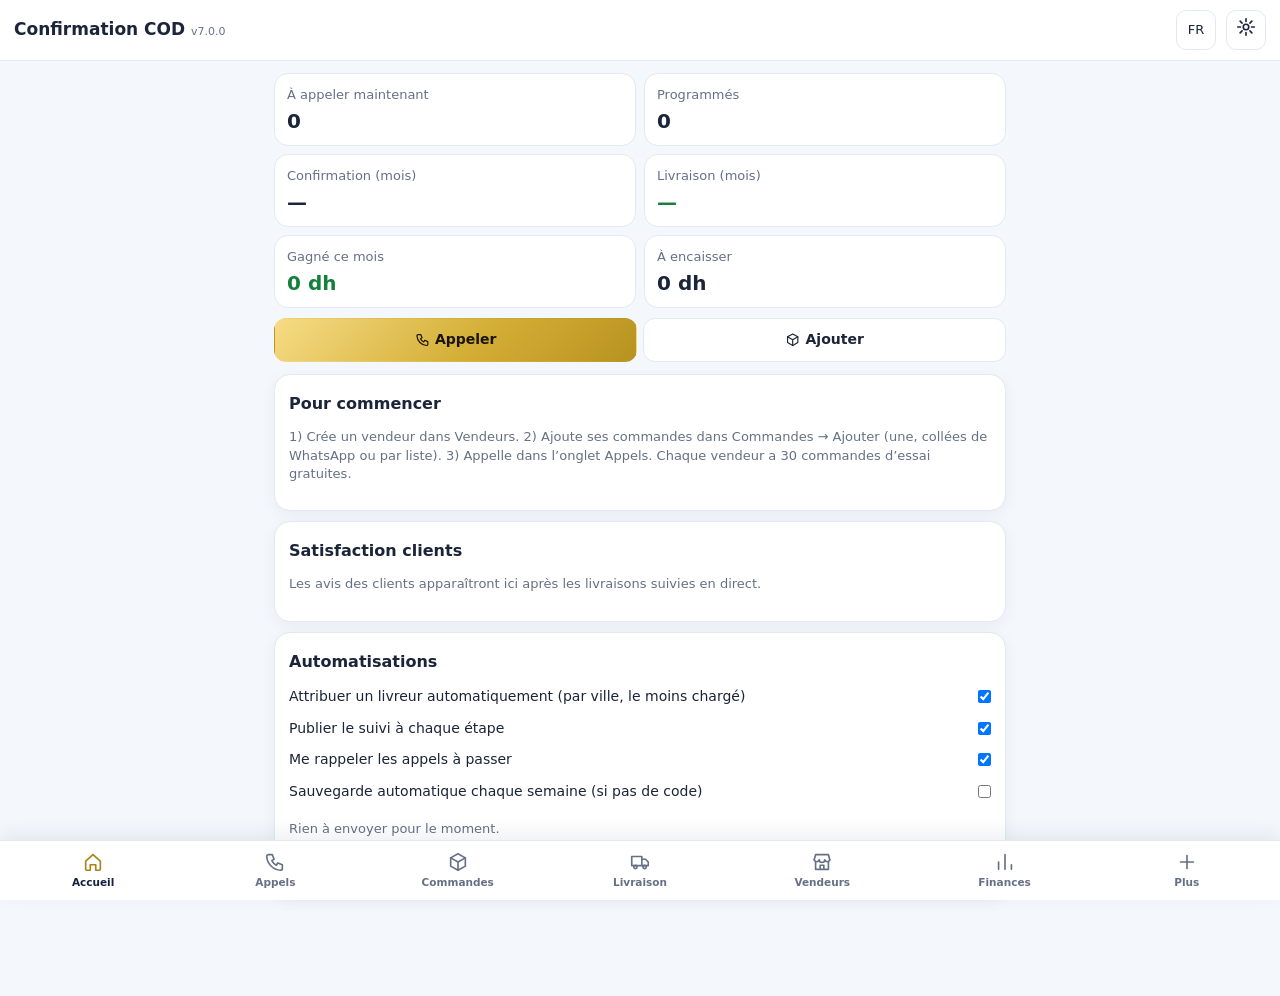
==== commit 124e82ab: "Add files via upload" ====
--- a/index.html
+++ b/index.html
@@ -98,13 +98,36 @@
 .k{aspect-ratio:1;border:0;border-radius:50%;background:#333;color:#fff;font:inherit;font-size:28px;cursor:pointer}.k:active{filter:brightness(1.5)}
 .k.f{background:#a5a5a5;color:#000}.k.o{background:linear-gradient(145deg,#f6dc85,#c9a227);color:#111;font-size:34px}.k.o.act{background:#fff;color:#c9a227}
 .k.z{grid-column:span 2;aspect-ratio:auto;border-radius:999px;text-align:left;padding-left:9%}
+
+@keyframes rise{from{opacity:0;transform:translateY(8px)}to{opacity:1;transform:none}}
+@keyframes pls{0%{box-shadow:0 0 0 0 rgba(212,175,55,.65)}100%{box-shadow:0 0 0 12px rgba(212,175,55,0)}}
+@keyframes shk{20%,60%{transform:translateX(-7px)}40%,80%{transform:translateX(7px)}}
+@keyframes fal{to{transform:translateY(105vh) rotate(540deg)}}
+@keyframes drw{to{stroke-dashoffset:0}}
+@keyframes grw{from{width:0}}
+#app.tin{animation:rise .28s ease-out}
+.b{transition:transform .12s}.b:active{transform:scale(.96)}
+.st.on:not(:has(~.st.on)) i{animation:pls 1.6s infinite}
+.pbar i{animation:grw .9s ease-out}
+.cc{border-color:var(--gold)}
+.code{display:flex;gap:8px;justify-content:center;margin:10px 0}
+.code i{font:700 28px/1 ui-monospace,Menlo,monospace;font-style:normal;background:var(--in);border:1px solid var(--gold);border-radius:12px;padding:12px 0;width:52px;text-align:center}
+.stars{display:flex;gap:6px;justify-content:center;margin:6px 0}
+.stars button{border:0;background:none;font-size:36px;line-height:1;color:var(--br);cursor:pointer;transition:transform .15s,color .15s;min-width:44px;min-height:44px}
+.stars button.on,.stars button:hover{color:var(--gold);transform:scale(1.12)}
+details.fq{border-top:1px solid var(--br);padding:8px 0}details.fq summary{cursor:pointer;font-weight:600;min-height:32px}details.fq p{margin:6px 0 0}
+.cf{position:fixed;top:-16px;width:9px;height:14px;z-index:99;pointer-events:none;animation:fal 2.4s ease-in forwards}
+.tst{position:fixed;left:12px;right:12px;bottom:calc(84px + env(safe-area-inset-bottom,0px));z-index:60;background:var(--ac);color:var(--card);border-radius:14px;padding:12px;text-align:center;animation:rise .25s}
+.shake{animation:shk .4s}
+.chk{stroke:var(--ok);stroke-width:4;fill:none;stroke-linecap:round;stroke-dasharray:60;stroke-dashoffset:60;animation:drw .5s .1s forwards}
+@media(prefers-reduced-motion:reduce){*,*::before,*::after{animation:none!important;transition:none!important}}
 </style></head>
 <body>
 <header><h1>Confirmation COD <small id="ver"></small></h1><button id="hl" data-act="lang" aria-label="Langue">FR</button><button data-act="tab" data-v="set" aria-label="Réglages" id="hs"></button></header>
 <div id="app"></div><div id="dl"></div>
 <nav id="nav"></nav>
 <script>
-var KEY='cod_v4',OLDKEY='cod_v1',VER='4.0.0',IT=200000;
+var KEY='cod_v4',OLDKEY='cod_v1',VER='7.0.0',IT=200000;
 var DEFTPL='Bonjour 👋 [boutique] a essayé de vous joindre pour confirmer votre commande de [produit]. Répondez OUI pour confirmer, ou dites-nous à quelle heure vous rappeler. Merci !';
 var DEFSCRIPT='1) Se présenter : « Bonjour, je vous appelle de la part de [boutique]. »\n2) Confirmer le produit, la quantité, le prix et la livraison.\n3) Confirmer la ville et l’adresse exacte (quartier, repère).\n4) Proposer un produit complémentaire ou un pack.\n5) Rappeler : paiement à la livraison, merci de préparer le montant.';
 var DEFSET={fee:0,db:'',tiles:'',ckey:'',net:[],deals:[],wallet:[],sim:{cpw:200,tc:70,td:80,nv:5,pa:60,pv:90,q:100},cf:5,bn:6,up:12,trial:30,dth:500,dpc:20,minc:100,phone:'',rib:'',holder:'',insta:'',tpl:DEFTPL,script:DEFSCRIPT,lang:'fr',lastBackup:0};
@@ -584,12 +607,12 @@
 function fbp(db,id,b){try{fetch(dbu(db,id),{method:'PATCH',headers:{'Content-Type':'application/json'},body:JSON.stringify(b)}).catch(function(){})}catch(e){}}
 function fbg(db,id,cb){try{fetch(dbu(db,id)).then(function(r){return r.json()}).then(cb).catch(function(){})}catch(e){}}
 function pub(o){var n=Date.now(),st=stage(o),b={v:o.vendor,vc:vcity(o),cc:o.city||'',p:o.product,s:st,bad:bad(o)?1:0,c:o.courier||'',t:n};b['ev/e'+n]={t:n,x:bad(o)?'Commande annulée ou refusée':EVT[st]};fbp(DB.set.db,tid(o),b)}
-function poll(){
+function poll(){PT++;
   if(!DB||!DB.set.db||S.locked||Q.get('t')||Q.get('l')||Q.get('v'))return;
-  DB.orders.filter(function(o){return o.tid&&!bad(o)&&stage(o)>=1&&stage(o)<3}).forEach(function(o){fbg(DB.set.db,o.tid,function(r){
+  DB.orders.filter(function(o){return o.tid&&!bad(o)&&stage(o)>=1&&(stage(o)<3||(stage(o)===3&&!o.rt&&PT%12===0))}).slice(-25).forEach(function(o){fbg(DB.set.db,o.tid,function(r){
     if(!r)return;var ch=false;
     if(r.bad&&!bad(o)){setDel(o,'Refusé');ch=true}else if(r.s===3&&stage(o)<3){setDel(o,'Livré');ch=true}else if(r.s===2&&stage(o)<2){setDel(o,'En cours');ch=true}
-    if(r.pos&&o.pt!==r.pt){o.pos=r.pos;o.pt=r.pt;ch=true}
+    if(r.pos&&o.pt!==r.pt){o.pos=r.pos;o.pt=r.pt;ch=true}if(r.rt&&o.rt!==r.rt){o.rt=r.rt;o.fb=r.fb||'';ch=true}if(r.rq&&o.rq!==r.rq){o.rq=r.rq;ch=true}
     if(ch){save();var ae=document.activeElement;if(S.tab==='trk'&&!(ae&&/INPUT|TEXTAREA|SELECT/.test(ae.tagName)))render()}})});
 }
 setInterval(poll,5000);
@@ -818,7 +841,7 @@
   else if(a==='vback'){S.vsel='';S.lk=null}
   else if(a==='vver'){var vv=vid(id);if(vv)vv.ver=!vv.ver}
   else if(a==='vdel'){if(S.del===id){var vd=vid(id);if(vd&&DB.orders.some(function(x){return x.vendor===vd.name}))mk('Ce vendeur a des commandes : supprime-les d’abord ou garde la fiche.',1);else{DB.vend=DB.vend.filter(function(x){return x.id!==id});DB.pay=DB.pay.filter(function(p){return p.vid!==id});S.vsel=''}S.del=''}else S.del=id}
-  else if(a==='vlink'){var vl=vid(id);if(!DB.set.phone)mk('Renseigne ton numéro dans Réglages avant de créer un lien.',1);else if(vl){S.lk={id:vl.id,url:location.origin+location.pathname+'?v='+encodeURIComponent(vl.name)+'&w='+encodeURIComponent(waNum(DB.set.phone))}}}
+  else if(a==='vlink'){var vl=vid(id);if(!DB.set.phone)mk('Renseigne ton numéro dans Réglages avant de créer un lien.',1);else if(vl){S.lk={id:vl.id,url:location.origin+location.pathname+'?v='+encodeURIComponent(vl.name)+'&w='+encodeURIComponent(waNum(DB.set.phone))+(vl.arts&&vl.arts.length?'&c='+encq(vl.arts.slice(0,12).map(function(x){return{n:String(x.name).slice(0,40),p:x.price,o:x.old||0}})):'')}}}
   else if(a==='lcopy'){var lk=g('lk');lk.select();try{navigator.clipboard.writeText(lk.value)}catch(x){try{document.execCommand('copy')}catch(y){}}t.textContent='Copié ✓';return}
   else if(a==='padd'){var am=parseFloat(g('p-a').value);if(!am){mk('Indique un montant.',1)}else{DB.pay.push({id:uid(),vid:id,amount:am,date:today(),note:g('p-n').value.trim()});mk('Paiement enregistré.')}}
   else if(a==='pdel'){if(S.del===id){DB.pay=DB.pay.filter(function(p){return p.id!==id});S.del=''}else S.del=id}
@@ -882,6 +905,136 @@
   });
   try{if(navigator.storage&&navigator.storage.persist)navigator.storage.persist()}catch(x){}
 }
+/* ===== v5 : code de livraison, avis, demandes, motifs livreur, satisfaction vendeur ===== */
+var RS={n:0},LK='',PT=0,LT='',IP=null;
+function dcode(t){var h=7;for(var i=0;i<t.length;i++)h=(h*31+t.charCodeAt(i))>>>0;return String(1000+h%9000)}
+function toast(m){var x=document.createElement('div');x.className='tst';x.textContent=m;document.body.appendChild(x);setTimeout(function(){x.remove()},3200)}
+function conf(){var c=['#d4af37','#15803d','#1d4ed8','#dc2626','#f6dc85'];for(var i=0;i<26;i++){var p=document.createElement('i');p.className='cf';p.style.cssText='left:'+Math.random()*100+'vw;background:'+c[i%5]+';animation-delay:'+Math.random()*.6+'s';document.body.appendChild(p);setTimeout(function(q){q.remove()},3400,p)}}
+function snd(d,b,msg){if(d.db&&d.tid)fbp(d.db,d.tid,b);else if(d.w)window.open(wa(d.w,msg),'_blank')}
+function cfire(v){var b=document.createElement('button');b.setAttribute('data-act','cst');b.setAttribute('data-v',v);b.hidden=true;document.body.appendChild(b);b.click();b.remove()}
+function cash(){try{var l=JSON.parse(localStorage.getItem('cod_cr')||'[]').filter(function(x){return x.d===today()});return{n:l.length,m:l.reduce(function(a,x){return a+x.m},0)}}catch(x){return{n:0,m:0}}}
+function btn(l,a,v,x,c){return '<button class="b sm'+(c?' '+c:'')+'" data-act="'+a+'" data-v="'+l+'"'+(x||'')+'>'+l+'</button>'}
+/* client */
+var _rc=renderClient;
+renderClient=function(){
+  var d=decq('t');if(!d)return _rc();
+  var m=Object.assign({},d,CL),k=JSON.stringify([m,RS.n]);
+  if(k===LK&&$('app').children.length)return;LK=k;_rc();
+  var s=m.bad?-1:Math.max(0,m.s||0),h='',st=[1,2,3,4,5];
+  if(s===2)h+='<div class="card cc"><h2>Code de livraison</h2><div class="code">'+dcode(d.tid||'').split('').map(function(c){return '<i>'+c+'</i>'}).join('')+'</div><p class="mut">Donne ce code au livreur seulement après avoir vérifié ton colis. Il doit le saisir pour valider la livraison.</p></div>';
+  if(s>=0&&s<3)h+='<div class="card"><h2>Un souci ?</h2><div class="btns">'+['Reporter la livraison','Changer l’adresse','Livreur injoignable','Autre problème'].map(function(x){return btn(x,'rq',x)}).join('')+'</div></div>';
+  if(s===3){
+    if(m.rt)h+='<div class="card cc"><h2>Merci pour ton avis</h2><div class="stars">'+st.map(function(i){return '<button class="'+(i<=m.rt?'on':'')+'" disabled>★</button>'}).join('')+'</div></div>';
+    else h+='<div class="card cc"><h2>Comment s’est passée la livraison ?</h2><div class="stars">'+st.map(function(i){return '<button class="'+(i<=RS.n?'on':'')+'" data-act="rate" data-v="'+i+'" aria-label="'+i+' sur 5">★</button>'}).join('')+'</div>'+(RS.n&&RS.n<4?'<p class="mut">Qu’est-ce qui n’a pas marché ?</p><div class="btns">'+['Retard','Colis abîmé','Mauvais produit','Livreur injoignable','Autre'].map(function(x){return btn(x,'rtag',x)}).join('')+'</div>':'')+'</div>';
+    try{if(!sessionStorage['cf'+d.tid]){sessionStorage['cf'+d.tid]=1;conf()}}catch(x){}
+  }
+  h+='<div class="card"><h2>Bon à savoir</h2>'+[['Puis-je vérifier le colis avant de payer ?','Oui. Ouvre le colis devant le livreur. Si ce n’est pas le bon produit, refuse la livraison : tu ne paies rien.'],['Combien dois-je payer ?','Le montant annoncé par le vendeur, en espèces à la réception. Aucun autre frais ne doit t’être demandé.'],['Le livreur n’est pas venu ?','Utilise « Un souci ? » ou « Contacter le service ». Ta demande apparaît dans les étapes.'],['Retour ou échange ?','Contacte le service avec ce lien de suivi : ta demande est transmise au vendeur.']].map(function(f){return '<details class="fq"><summary>'+f[0]+'</summary><p class="mut">'+f[1]+'</p></details>'}).join('')+'</div><button class="b full" data-act="shr">Partager ce suivi</button>';
+  $('app').insertAdjacentHTML('beforeend',h);
+};
+/* livreur */
+var _rl=renderCourier;
+renderCourier=function(){
+  _rl();var d=decq('l');if(!d)return;var A=$('app'),b=A.querySelector('[data-act=cst][data-v="Livré"]'),r=A.querySelector('[data-act=cst][data-v="Refusé"]'),h='',c=cash();
+  if(b)b.setAttribute('data-act','cgo');if(r)r.setAttribute('data-act','crf');
+  if(CS.ac)h+='<div class="card cc'+(CS.sh?' shake':'')+'"><h2>Code du client</h2><p class="mut">Demande le code à 4 chiffres affiché sur son suivi.</p><input id="cdin" inputmode="numeric" maxlength="4" autocomplete="one-time-code" placeholder="••••" style="text-align:center;font-size:26px;letter-spacing:10px"><button class="b ok full" data-act="cok">Valider la livraison</button>'+(CS.cm?'<p class="s-Annulé">'+CS.cm+'</p>':'')+'</div>';
+  if(CS.rf)h+='<div class="card cc"><h2>Pourquoi ?</h2><div class="btns">'+[['Client absent','a'],['Report demandé','a'],['Colis refusé','r'],['Adresse introuvable','r']].map(function(x){return btn(x[0],'crs',x[0],' data-k="'+x[1]+'"')}).join('')+'</div></div>';
+  if(CS.dn)h+='<div class="card cc" style="text-align:center"><svg width="64" height="64" viewBox="0 0 64 64"><circle cx="32" cy="32" r="28" fill="none" stroke="var(--okbg)" stroke-width="4"/><path class="chk" d="M18 33l10 10 18-20"/></svg><h2>Livraison validée</h2></div>';
+  if(c.n)h+='<div class="kpi" style="margin-bottom:10px"><span class="mut">Encaissé aujourd’hui</span><b>'+fm(c.m)+' dh · '+c.n+' colis</b></div>';
+  A.insertAdjacentHTML('afterbegin',h);
+};
+/* actions v5 */
+document.addEventListener('click',function(ev){
+  var t=ev.target.closest('[data-act]');if(!t)return;
+  var a=t.getAttribute('data-act'),v=t.getAttribute('data-v'),n=Date.now(),dc=decq('t'),dk=decq('l');
+  if(a==='rate'&&dc){RS.n=+v;if(RS.n>=4){var b={rt:RS.n,t:n};b['ev/e'+n]={t:n,x:'Avis client : '+RS.n+'/5'};snd(dc,b,'Mon avis sur la commande « '+dc.p+' » : '+RS.n+'/5');CL.rt=RS.n;toast('Merci !');conf()}renderClient()}
+  else if(a==='rtag'&&dc){var b2={rt:RS.n,fb:v,t:n};b2['ev/e'+n]={t:n,x:'Avis client : '+RS.n+'/5 · '+v};snd(dc,b2,'Mon avis sur la commande « '+dc.p+' » : '+RS.n+'/5 ('+v+')');CL.rt=RS.n;CL.fb=v;toast('Merci, on s’en occupe.');renderClient()}
+  else if(a==='rq'&&dc){var b3={rq:v,t:n};b3['ev/e'+n]={t:n,x:'Demande client : '+v};snd(dc,b3,'Bonjour, concernant ma commande « '+dc.p+' » : '+v+'.');toast('Demande envoyée')}
+  else if(a==='shr'){if(navigator.share)navigator.share({title:'Suivi de commande',url:location.href}).catch(function(){});else if(navigator.clipboard){navigator.clipboard.writeText(location.href);toast('Lien copié')}}
+  else if(a==='cgo'&&dk){CS.ac=1;CS.rf=0;CS.cm='';renderCourier();var i=$('cdin');if(i)i.focus()}
+  else if(a==='crf'&&dk){CS.rf=1;CS.ac=0;renderCourier()}
+  else if(a==='cok'&&dk){var c=($('cdin').value||'').trim();
+    if(c===dcode(dk.tid||'')){cfire('Livré');CS.ac=0;CS.dn=1;try{var l=JSON.parse(localStorage.getItem('cod_cr')||'[]');l.push({d:today(),m:+dk.m||0});localStorage.setItem('cod_cr',JSON.stringify(l.slice(-200)))}catch(x){}conf();renderCourier()}
+    else{CS.cm='Code incorrect. Redemande-le au client.';CS.sh=1;renderCourier();setTimeout(function(){CS.sh=0},500)}}
+  else if(a==='crs'&&dk&&dk.db){CS.rf=0;var k=t.getAttribute('data-k'),b4={r:v.slice(0,40),t:n};
+    if(k==='r'){cfire('Refusé');b4['ev/e'+(n+1)]={t:n+1,x:'Livraison échouée : '+v}}else{b4['ev/e'+n]={t:n,x:'Livreur : '+v+', nouvelle tentative prévue'};CS.ok='Signalé ✓'}
+    fbp(dk.db,dk.tid,b4);renderCourier()}
+  else if(a==='inst'&&IP){IP.prompt();t.parentNode.remove()}
+});
+/* vendeur */
+function satc(){var R=DB.orders.filter(function(o){return o.rt}),n=R.length,rq=DB.orders.filter(function(o){return o.rq&&stage(o)<3&&!bad(o)}),avg=n?R.reduce(function(a,o){return a+o.rt},0)/n:0,low=R.filter(function(o){return o.rt<4&&o.fb}).slice(-3).reverse();
+  return '<div class="card"><h2>Satisfaction clients</h2>'+(n?'<div class="grid"><div class="kpi"><span class="mut">Note moyenne</span><b>★ '+(Math.round(avg*10)/10)+' / 5</b></div><div class="kpi"><span class="mut">Avis reçus</span><b>'+n+'</b></div></div>':'<p class="mut">Les avis des clients apparaîtront ici après les livraisons suivies en direct.</p>')+low.map(function(o){return '<div class="alert">★'+o.rt+' · '+e(o.name)+' : '+e(o.fb)+'</div>'}).join('')+rq.map(function(o){return '<div class="alert">'+e(o.name)+' demande : '+e(o.rq)+' <a class="b sm" href="tel:'+e(o.phone)+'">Appeler</a></div>'}).join('')+'</div>'}
+var _rd=render;
+render=function(){_rd();if(!DB||S.locked||Q.get('t')||Q.get('l')||Q.get('v'))return;var A=$('app');
+  if(LT!==S.tab){LT=S.tab;A.classList.remove('tin');void A.offsetWidth;A.classList.add('tin')}
+  if(S.tab==='home')A.insertAdjacentHTML('beforeend',satc())};
+/* acheteur */
+var _rb=renderBuyer;
+renderBuyer=function(){_rb();$('app').insertAdjacentHTML('beforeend','<div class="card"><h2>Comment ça marche</h2><div class="mut">• Tu paies à la livraison, en espèces<br>• Tu peux vérifier le produit avant de payer<br>• On t’appelle pour confirmer ta commande<br>• Tu reçois un lien pour suivre ton colis</div></div>')};
+document.addEventListener('input',function(ev){var t=ev.target;if(t.id!=='b-p')return;var ok=!t.value||mph(t.value),x=$('b-pe');t.style.borderColor=ok?'':'var(--ko)';if(!x){x=document.createElement('div');x.id='b-pe';x.className='mut';t.insertAdjacentElement('afterend',x)}x.textContent=ok?'':'Numéro marocain attendu : 06… ou 07…'});
+addEventListener('offline',function(){toast('Hors ligne : les infos affichées peuvent être anciennes')});
+addEventListener('online',function(){toast('Connexion rétablie')});
+addEventListener('beforeinstallprompt',function(ev){ev.preventDefault();IP=ev;if(Q.get('t')||Q.get('l')||Q.get('v'))return;var x=document.createElement('div');x.className='tst';x.innerHTML='Installer l’application sur ton écran d’accueil<br><button class="b sm" data-act="inst" style="margin-top:6px">Installer</button>';document.body.appendChild(x);setTimeout(function(){x.remove()},12000)});
+
+/* ===== v6 : catalogue, créneaux, photo de preuve, notifications, darija ===== */
+var DR=0,NS=null,BP=0,DAR={'Suivi de ta commande':'تتبع الطلب ديالك','Ma mission':'المهمة ديالي','Code de livraison':'كود التوصيل','Un souci ?':'عندك شي مشكل؟','Reporter la livraison':'أجّل التوصيل','Changer l’adresse':'بدّل العنوان','Livreur injoignable':'الموزع ما كيجاوبش','Autre problème':'مشكل آخر','Comment s’est passée la livraison ?':'كيفاش دازت عملية التوصيل؟','Merci pour ton avis':'شكرا على رأيك','Bon à savoir':'مزيان تعرف','Partager ce suivi':'شارك التتبع','Code du client':'كود الزبون','Valider la livraison':'أكّد التوصيل','Pourquoi ?':'علاش؟','Client absent':'الزبون ماشي موجود','Report demandé':'الزبون طلب التأجيل','Colis refusé':'الزبون رفض الكولي','Adresse introuvable':'العنوان ما تلقاش','Livraison validée':'التوصيل تأكد','Comment ça marche':'كيفاش كيخدم','Étapes':'المراحل','Photo de preuve':'تصويرة الإثبات','Prendre la photo':'صوّر الكولي','Envoyer ma commande sur WhatsApp':'صيفط الطلب ديالي فواتساب','Contacter le service':'تواصل مع الخدمة','Livrée':'تسلّم','En cours de livraison':'جاري التوصيل','Validée':'مقبولة','En attente de validation':'كتسنى التأكيد','Distance restante':'المسافة لباقية','Arrivée estimée':'الوصول المتوقع','Choisir':'اختار','Catalogue':'الكتالوج','Créneau de livraison':'وقت التوصيل','Total à payer à la livraison':'المجموع اللي غتخلص عند التوصيل','Être prévenu à chaque étape':'توصل بإشعار فكل مرحلة','Activer les notifications':'فعّل الإشعارات','Peu importe':'أي وقت','Matin (9h–12h)':'الصباح (9h–12h)','Après-midi (12h–17h)':'العشية (12h–17h)','Soir (17h–21h)':'الليل (17h–21h)'};
+try{DR=localStorage.getItem('cod_dar')==='1'}catch(x){}
+function dar(){if(!(Q.get('t')||Q.get('l')||Q.get('v')))return;document.documentElement.dir=DR?'rtl':'ltr';
+  if(DR){var w=document.createTreeWalker($('app'),NodeFilter.SHOW_TEXT),n,l=[];while(n=w.nextNode())l.push(n);l.forEach(function(n){var k=n.nodeValue.trim();if(DAR[k])n.nodeValue=n.nodeValue.replace(k,DAR[k])});Array.prototype.forEach.call(document.querySelectorAll('#app option'),function(o){if(DAR[o.text])o.text=DAR[o.text]})}
+  if(!$('lng')){var b=document.createElement('button');b.id='lng';b.className='b sm';b.setAttribute('data-act','dar');b.style.cssText='position:fixed;top:calc(8px + env(safe-area-inset-top,0px));right:10px;z-index:50;min-width:0;flex:none';document.body.appendChild(b)}
+  $('lng').textContent=DR?'Français':'دارجة'}
+function ntf(){var d=decq('t');if(!d||!('Notification' in window))return;var m=Object.assign({},d,CL),s=m.bad?-1:(m.s||0);
+  if(NS!==null&&s!==NS&&Notification.permission==='granted'){var t=m.bad?'Livraison annulée ou refusée':STV[s];(navigator.serviceWorker?navigator.serviceWorker.ready.then(function(r){return r.showNotification(t,{body:m.p,icon:'icon-192.png',vibrate:[200,100,200]})}):Promise.reject()).catch(function(){try{new Notification(t,{body:m.p})}catch(x){}})}NS=s;
+  if(d.db&&Notification.permission==='default'&&!$('ntc'))$('app').insertAdjacentHTML('afterbegin','<div class="card" id="ntc"><b>Être prévenu à chaque étape</b><button class="b full" style="margin-top:8px" data-act="ntf">Activer les notifications</button></div>')}
+var _rc2=renderClient;renderClient=function(){_rc2();ntf();dar()};
+var _rl2=renderCourier;renderCourier=function(){_rl2();if(!decq('l'))return;if(!$('phc'))$('app').insertAdjacentHTML('beforeend','<div class="card" id="phc"><h2>Photo de preuve</h2><p class="mut">Photographie le colis remis. La photo n’est pas gardée dans l’appli : tu l’envoies au vendeur par WhatsApp.</p><input id="pf" type="file" accept="image/*" capture="environment" hidden><button class="b full" data-act="pho">Prendre la photo</button></div>');dar()};
+var _rb2=renderBuyer;
+renderBuyer=function(){_rb2();var A=$('app'),c=decq('c')||[],h='',f=A.querySelector('h1'),bt=A.querySelector('[data-act=bsend]');
+  if(c.length)h='<h2>Catalogue</h2><div class="pg">'+c.map(function(a,i){return '<div class="pc">'+(a.o>a.p?'<span class="bd">-'+Math.round(100*(a.o-a.p)/a.o)+'%</span>':'')+'<div class="ph"><svg class="i" viewBox="0 0 24 24">'+ICO.box+'</svg></div><div class="pb"><div class="pn">'+e(a.n)+'</div><div class="px">'+a.p+' dh'+(a.o>a.p?'<span class="old">'+a.o+' dh</span>':'')+'</div><button class="b sm full" data-act="bpick" data-i="'+i+'">Choisir</button></div></div>'}).join('')+'</div>';
+  if(f&&h)f.insertAdjacentHTML('afterend',h);
+  if(bt)bt.insertAdjacentHTML('beforebegin','<label>Créneau de livraison</label><select id="b-s"><option>Peu importe</option><option>Matin (9h–12h)</option><option>Après-midi (12h–17h)</option><option>Soir (17h–21h)</option></select><div class="kpi" id="b-t" style="margin-bottom:8px"><span class="mut">Total à payer à la livraison</span><b>—</b></div>');
+  BP=0;dar()};
+function btot(){var q=+($('b-q').value)||1,t=$('b-t');if(t)t.lastChild.textContent=BP?fm(BP*q)+' dh':'—'}
+document.addEventListener('click',function(ev){var t=ev.target.closest('[data-act=bsend]'),s=$('b-s');
+  if(t&&s){var a=$('b-a'),q=+($('b-q').value)||1;if(a.value.indexOf('Créneau')<0)a.value=(a.value+(s.selectedIndex?' | Créneau : '+s.value:'')+(BP?' | Total : '+fm(BP*q)+' dh':'')).replace(/^ \| /,'').trim()}},true);
+document.addEventListener('click',function(ev){var t=ev.target.closest('[data-act]');if(!t)return;var a=t.getAttribute('data-act');
+  if(a==='dar'){DR=!DR;try{localStorage.setItem('cod_dar',DR?'1':'0')}catch(x){}LK='';if(Q.get('t'))renderClient();else if(Q.get('l'))renderCourier();else if(Q.get('v'))renderBuyer()}
+  else if(a==='bpick'){var c=(decq('c')||[])[+t.getAttribute('data-i')];if(c){$('b-pr').value=c.n;BP=c.p;btot();$('b-pr').scrollIntoView({behavior:'smooth',block:'center'});toast('Choisi : '+c.n)}}
+  else if(a==='ntf'){Notification.requestPermission().then(function(){var c=$('ntc');if(c)c.remove()})}
+  else if(a==='pho'){$('pf').click()}});
+document.addEventListener('input',function(ev){if(ev.target.id==='b-q')btot()});
+document.addEventListener('change',function(ev){var t=ev.target;if(t.id!=='pf'||!t.files[0])return;var im=new Image(),u=URL.createObjectURL(t.files[0]);
+  im.onload=function(){var c=document.createElement('canvas'),k=Math.min(1,900/Math.max(im.width,im.height));c.width=im.width*k;c.height=im.height*k;c.getContext('2d').drawImage(im,0,0,c.width,c.height);URL.revokeObjectURL(u);
+    c.toBlob(function(b){var d=decq('l')||{},f=new File([b],'preuve-'+(d.id||'colis')+'.jpg',{type:'image/jpeg'});
+      if(navigator.canShare&&navigator.canShare({files:[f]}))navigator.share({files:[f],text:'Preuve de livraison : '+(d.p||'')+' · '+(d.n||'')}).catch(function(){});
+      else{var l=document.createElement('a');l.href=URL.createObjectURL(b);l.download=f.name;l.click();toast('Photo enregistrée sur ton téléphone')}},'image/jpeg',.72)};im.src=u});
+
+/* ===== v7 : automatisations ===== */
+var LN=0,AUTO0={ca:1,cp:1,cn:1,cb:0};
+function nt(t,b){(navigator.serviceWorker?navigator.serviceWorker.ready.then(function(r){return r.showNotification(t,{body:b,icon:'icon-192.png'})}):Promise.reject()).catch(function(){try{new Notification(t,{body:b})}catch(x){}})}
+function aset(){DB.set.auto=Object.assign({},AUTO0,DB.set.auto);return DB.set.auto}
+function actv(n){return DB.orders.filter(function(o){return o.courier===n&&stage(o)<3&&!bad(o)}).length}
+function pickc(o){var l=DB.cour.filter(function(c){return c.city&&o.city&&nrm(c.city)===nrm(o.city)});if(!l.length)l=DB.cour.filter(function(c){return !c.city});if(!l.length)return '';return l.sort(function(a,b){return actv(a.name)-actv(b.name)})[0].name}
+function qcl(){return DB.orders.filter(function(o){return o.phone&&!bad(o)&&stage(o)>=1&&(o.ns==null?-1:o.ns)<stage(o)})}
+function qms(){return DB.orders.filter(function(o){return o.courier&&!bad(o)&&stage(o)===1&&!o.ms&&DB.cour.some(function(c){return c.name===o.courier&&c.phone})})}
+function tick(){if(!DB||S.locked||Q.get('t')||Q.get('l')||Q.get('v'))return;var A=aset(),ch=false;
+  DB.orders.forEach(function(o){var k=bad(o)?-1:stage(o);
+    if(A.ca&&o.status==='Confirmé'&&!o.courier&&!bad(o)&&stage(o)<3&&DB.cour.length){var c=pickc(o);if(c){o.courier=c;ch=true}}
+    if(o.ns==null&&(k===3||k===-1)){o.ns=stage(o);ch=true}
+    if(A.cp&&DB.set.db){if(o._ps===undefined){o._ps=k;ch=true;if(k>=1&&k<3)pub(o)}else if(o._ps!==k){o._ps=k;ch=true;if(o.tid||k>=1)pub(o)}}});
+  var due=DB.orders.filter(function(o){return o.status==='En attente'&&callDue(o)}).length;
+  if(A.cn&&due&&Date.now()-LN>18e5&&'Notification' in window&&Notification.permission==='granted'){LN=Date.now();nt(due+(due>1?' appels':' appel')+' à passer','Ouvre Appels pour les traiter.')}
+  if(A.cb&&!K&&DB.orders.length&&Date.now()-(DB.set.lastBackup||0)>6048e5){var b=document.createElement('button');b.setAttribute('data-act','bak');b.hidden=true;document.body.appendChild(b);b.click();b.remove();ch=false}
+  if(ch){save();var ae=document.activeElement;if((S.tab==='home'||S.tab==='del')&&!(ae&&/INPUT|TEXTAREA|SELECT/.test(ae.tagName)))render()}}
+setInterval(tick,15000);setTimeout(tick,2500);
+function autc(){var A=aset(),tg=[['ca','Attribuer un livreur automatiquement (par ville, le moins chargé)'],['cp','Publier le suivi à chaque étape'],['cn','Me rappeler les appels à passer'],['cb','Sauvegarde automatique chaque semaine (si pas de code)']],c=qcl(),m=qms(),
+  q=function(l,a,t,f){return l.length?'<div class="mut" style="margin-top:10px">'+t+' ('+l.length+')</div>'+l.slice(0,5).map(function(o){return '<div class="row" style="padding:4px 0"><span>'+e(o.name)+' · '+e(o.product||'')+'</span><button class="b sm" style="flex:none" data-act="'+a+'" data-id="'+o.id+'">Envoyer</button></div>'}).join(''):''};
+  return '<div class="card"><h2>Automatisations</h2>'+tg.map(function(t){return '<label class="row" style="color:var(--tx);font-size:14px;padding:6px 0"><span>'+t[1]+'</span><input type="checkbox" style="width:auto;min-height:0;margin:0 0 0 8px" data-act="aut" data-k="'+t[0]+'"'+(A[t[0]]?' checked':'')+'></label>'}).join('')+q(c,'aq','Clients à prévenir')+q(m,'am','Missions à envoyer aux livreurs')+(c.length+m.length?'':'<p class="mut">Rien à envoyer pour le moment.</p>')+'<p class="mut">WhatsApp s’ouvre avec le message prêt : tu n’as qu’à appuyer sur Envoyer.</p></div>'}
+var _rd2=render;render=function(){_rd2();if(DB&&!S.locked&&!Q.get('t')&&!Q.get('l')&&!Q.get('v')&&S.tab==='home')$('app').insertAdjacentHTML('beforeend',autc())};
+document.addEventListener('click',function(ev){var t=ev.target.closest('[data-act]');if(!t||!DB)return;var a=t.getAttribute('data-act'),id=t.getAttribute('data-id'),o=id?DB.orders.filter(function(x){return x.id===id})[0]:null;
+  if(a==='aut'){var k=t.getAttribute('data-k');aset()[k]=t.checked?1:0;if(k==='cn'&&t.checked&&'Notification' in window&&Notification.permission==='default')Notification.requestPermission();save();tick();render()}
+  else if(a==='aq'&&o){o.ns=stage(o);save();window.open(wa(o.phone,nmsgL(o)),'_blank');render()}
+  else if(a==='am'&&o){var c=DB.cour.filter(function(x){return x.name===o.courier})[0];o.ms=1;save();window.open(wa(c.phone,'Nouvelle mission : '+o.product+' pour '+o.name+' ('+(o.city||'')+'). Ouvre : '+tlink(o,'l')),'_blank');render()}});
+
 boot();
 if('serviceWorker' in navigator){window.addEventListener('load',function(){navigator.serviceWorker.register('sw.js').catch(function(){})})}
 </script>
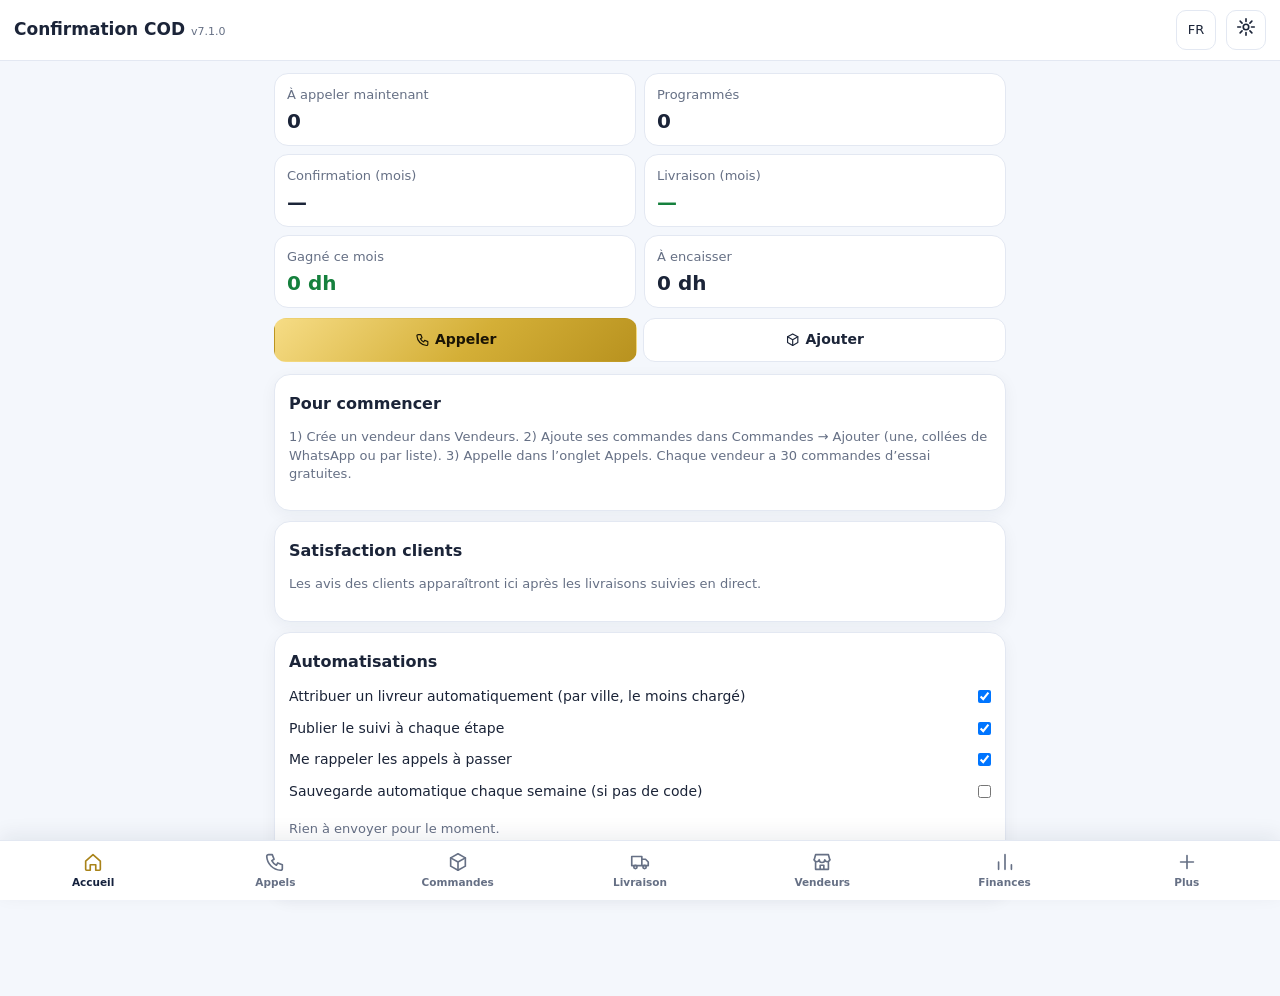
==== commit 46ed381b: "Add files via upload" ====
--- a/index.html
+++ b/index.html
@@ -127,10 +127,10 @@
 <div id="app"></div><div id="dl"></div>
 <nav id="nav"></nav>
 <script>
-var KEY='cod_v4',OLDKEY='cod_v1',VER='7.0.0',IT=200000;
+var KEY='cod_v4',OLDKEY='cod_v1',VER='7.1.0',IT=200000;
 var DEFTPL='Bonjour 👋 [boutique] a essayé de vous joindre pour confirmer votre commande de [produit]. Répondez OUI pour confirmer, ou dites-nous à quelle heure vous rappeler. Merci !';
 var DEFSCRIPT='1) Se présenter : « Bonjour, je vous appelle de la part de [boutique]. »\n2) Confirmer le produit, la quantité, le prix et la livraison.\n3) Confirmer la ville et l’adresse exacte (quartier, repère).\n4) Proposer un produit complémentaire ou un pack.\n5) Rappeler : paiement à la livraison, merci de préparer le montant.';
-var DEFSET={fee:0,db:'',tiles:'',ckey:'',net:[],deals:[],wallet:[],sim:{cpw:200,tc:70,td:80,nv:5,pa:60,pv:90,q:100},cf:5,bn:6,up:12,trial:30,dth:500,dpc:20,minc:100,phone:'',rib:'',holder:'',insta:'',tpl:DEFTPL,script:DEFSCRIPT,lang:'fr',lastBackup:0};
+var DEFSET={rc:0,db:'',tiles:'',ckey:'',net:[],deals:[],wallet:[],sim:{cpw:200,tc:70,td:80,nv:5,pa:60,pv:90,q:100},cf:5,bn:6,up:12,trial:30,dth:500,dpc:20,minc:100,phone:'',rib:'',holder:'',insta:'',tpl:DEFTPL,script:DEFSCRIPT,lang:'fr',lastBackup:0};
 var DB=null,K=null,SALT=null,ST=null,seq=0,hiddenAt=0;
 var S={tab:'home',sub:'list',msg:'',err:false,del:'',locked:false,vendor:'',sf:'',q:'',cx:'',edit:'',vsel:'',vform:false,inv:'',csvx:'',lk:null};
 var Q=new URLSearchParams(location.search);
@@ -207,7 +207,7 @@
 /* ---------- métier ---------- *//* ---------- métier ---------- */
 var vget=function(n){return DB.vend.filter(function(v){return v.name===n})[0]};
 var vid=function(i){return DB.vend.filter(function(v){return v.id===i})[0]};
-function ensureV(n){var v=vget(n);if(!v){v={id:uid(),name:n,phone:'',city:'',insta:'',tiktok:'',fb:'',cat:'',notes:'',ver:false,fees:null,reg:DB.set.fee||0,arts:[]};DB.vend.push(v)}return v}
+function ensureV(n){var v=vget(n);if(!v){v={id:uid(),name:n,phone:'',city:'',insta:'',tiktok:'',fb:'',cat:'',notes:'',ver:false,fees:null,reg:0,arts:[]};DB.vend.push(v)}return v}
 var byId=function(i){return DB.orders.filter(function(o){return o.id===i})[0]};
 var open_=function(o){return o.status==='En attente'||(o.status==='Confirmé'&&!o.delivery||o.status==='Confirmé'&&o.delivery==='En cours')};
 function stage(o){return o.status!=='Confirmé'?0:o.delivery==='Livré'?3:o.delivery==='En cours'?2:1}
@@ -232,7 +232,7 @@
   else{if(o.delivery==='Livré'||o.delivery==='En cours')o.delivery='';o.fd=0}
 }
 function setDel(o,d){if(o.status!=='Confirmé')return;o.delivery=d;o.fd=d==='Livré'?(o.bd||0):0}
-function vbal(v){var got=DB.pay.filter(function(p){return p.vid===v.id}).reduce(function(a,p){return a+p.amount},0),ea=DB.orders.filter(function(o){return o.vendor===v.name}).reduce(function(a,o){return a+earned(o)},0)+(+v.reg||0);return{got:got,ea:ea,bal:r1(got-ea)}}
+function vbal(v){var got=DB.pay.filter(function(p){return p.vid===v.id}).reduce(function(a,p){return a+p.amount},0),ea=DB.orders.filter(function(o){return o.vendor===v.name}).reduce(function(a,o){return a+earned(o)},0)  ;return{got:got,ea:ea,bal:r1(got-ea)}}
 function hist(ph,id){return DB.orders.filter(function(o){return o.phone===ph&&o.id!==id})}
 function risk(o){
   var h=hist(o.phone,o.id),rf=h.filter(function(x){return x.delivery==='Refusé'}).length,cx=h.filter(function(x){return x.status==='Annulé'&&x.reason==='Fausse commande'}).length,t=[];
@@ -351,7 +351,7 @@
   return h+DB.vend.map(function(v){var b=vbal(v),n=DB.orders.filter(function(o){return o.vendor===v.name}).length;
     return '<div class="card vc" data-act="vopen" data-id="'+v.id+'">'+avatar(v,52)+'<div class="vi"><div class="row"><b>'+e(v.name)+(v.ver?' ✔':'')+'</b><span class="tag '+(b.bal<0?'ko':'ok')+'">'+(b.bal<0?'dû '+fm(-b.bal):'crédit '+fm(b.bal))+' dh</span></div><div class="mut">'+e([v.cat,v.city].filter(Boolean).join(' · ')||v.phone||'')+'</div><div class="mut">'+n+' commande(s) · '+(v.arts||[]).length+' article(s) · '+e(ratesTxt(v))+'</div></div></div>'}).join('');
 }
-var VF=[['name','Boutique'],['resp','Responsable (prénom et nom)'],['phone','Téléphone / WhatsApp'],['email','E-mail'],['city','Ville'],['addr','Adresse'],['cat','Catégorie (mode, beauté, high-tech…)'],['insta','Instagram (pseudo)'],['tiktok','TikTok (pseudo)'],['fb','Page Facebook ou Marketplace (lien)'],['site','Autre lien (Jumia, site…)'],['zones','Villes desservies'],['ice','ICE / RC (société)'],['rib','RIB (reversement)'],['reg','Frais d’inscription (dh)']];
+var VF=[['name','Boutique'],['resp','Responsable (prénom et nom)'],['phone','Téléphone / WhatsApp'],['email','E-mail'],['city','Ville'],['addr','Adresse'],['cat','Catégorie (mode, beauté, high-tech…)'],['insta','Instagram (pseudo)'],['tiktok','TikTok (pseudo)'],['fb','Page Facebook ou Marketplace (lien)'],['site','Autre lien (Jumia, site…)'],['zones','Villes desservies'],['ice','ICE / RC (société)'],['rib','RIB (reversement)']];
 function fiche(v){
   v.arts=v.arts||[];
   var b=vbal(v),os=DB.orders.filter(function(o){return o.vendor===v.name}),s=stats(os),ps=DB.pay.filter(function(p){return p.vid===v.id}).slice().reverse(),tn=DB.orders.filter(function(o){return o.vendor===v.name&&o.fc!==undefined}).length;
@@ -359,7 +359,7 @@
   var h=mb()+'<button class="b full" data-act="vback" style="margin-bottom:10px">← Tous les vendeurs</button><div class="cover"></div><div class="vhead">'+avatar(v,88)+'<div><h2 style="margin:0">'+e(v.name)+'</h2><div class="mut">'+e([v.resp,v.city,v.cat].filter(Boolean).join(' · '))+'</div>'+(v.ver?'<span class="tag ok">✔ Vérifié</span>':'')+'</div></div>';
   h+=vlinks(v)+'<div class="btns"><button class="b pri" data-act="pnew" data-id="'+v.id+'">'+ico('camera')+' Ajouter un produit avec photo</button><button class="b pri" data-act="vlink" data-id="'+v.id+'">'+ico('link','s')+' Lien de commande</button></div>'+lk;
   h+='<div class="grid" style="margin-top:10px">'+kp('Commandes',s.n)+kp('Confirmées',pct(s.ok,s.n-s.pe))+kp('Livrées',pct(s.liv,s.liv+s.ref))+kp(b.bal<0?'Dû par le vendeur':'Crédit restant',fm(Math.abs(b.bal))+' dh',b.bal<0?'r':'g')+'</div>'
-   +'<div class="mut">Essai gratuit : '+Math.max(0,DB.set.trial-tn)+' commande(s) restante(s) · Tarif : '+e(ratesTxt(v))+(v.reg?' · inscription '+fm(v.reg)+' dh':'')+'</div>';
+   +'<div class="mut">Essai gratuit : '+Math.max(0,DB.set.trial-tn)+' commande(s) restante(s) · Tarif : '+e(ratesTxt(v))+(DB.set.rc&&os.some(function(o){return o.delivery==='Refusé'})?' · '+os.filter(function(o){return o.delivery==='Refusé'}).length+' colis refusé(s) = '+fm(os.filter(function(o){return o.delivery==='Refusé'}).length*DB.set.rc)+' dh perdus':'')+'</div>';
   h+='<div class="card" style="margin-top:10px"><h2>Paiements reçus</h2><p class="mut">Le vendeur paie à l’avance (crédit) ou après relevé. Chaque commande consomme son crédit automatiquement.</p><label>Montant reçu (dh)</label><input id="p-a" type="number" min="0" inputmode="decimal" placeholder="'+(b.bal<0?Math.ceil(-b.bal):DB.set.minc)+'"><label>Note (virement, espèces…)</label><input id="p-n"><button class="b pri full" data-act="padd" data-id="'+v.id+'">Enregistrer le paiement</button>'
    +(ps.length?'<div class="wrap"><table><tr><th>Date</th><th class="n">Montant</th><th>Note</th><th></th></tr>'+ps.map(function(p){return '<tr><td>'+e(p.date)+'</td><td class="n">'+fm(p.amount)+' dh</td><td>'+e(p.note||'')+'</td><td><button class="b sm" data-act="pdel" data-id="'+p.id+'">'+(S.del===p.id?'Sûr ?':'✕')+'</button></td></tr>'}).join('')+'</table></div>':'')+'</div>'
    +'<div class="btns"><a class="b" target="_blank" rel="noopener" href="'+wa(v.phone,statement(v))+'">'+ico('chat','s')+' Relevé</a><a class="b" target="_blank" rel="noopener" href="'+wa(v.phone,repV(v))+'">'+ico('chat','s')+' Bilan</a><button class="b" data-act="inv" data-id="'+v.id+'">Facture / PDF</button></div>';
@@ -397,7 +397,7 @@
   var s=DB.set,f=function(k,l,t,x){return '<label>'+l+'</label><input '+(t==='n'?'type="number" min="0" step="0.5" inputmode="decimal"':'')+' data-set="'+k+'" value="'+e(s[k])+'" '+(x||'')+'>'};
   var ex=function(){return s.cf+s.bn};
   return mb()+'<div class="card"><h2>Mes coordonnées</h2>'+f('holder','Nom (pour les relevés)')+f('phone','Téléphone / WhatsApp')+f('insta','Instagram')+f('rib','RIB pour les virements')+'</div>'
-   +'<div class="card"><h2>Tarifs</h2>'+f('cf','Par commande confirmée (dh)','n')+f('bn','Bonus par commande livrée (dh)','n')+f('up','Commission sur vente additionnelle (%)','n')+f('trial','Commandes d’essai gratuites par vendeur','n')+f('dth','Remise de volume à partir de (confirmations / mois)','n')+f('dpc','Remise de volume (%)','n')+f('minc','Crédit minimum conseillé (dh)','n')+f('fee','Frais d’inscription vendeur (dh, 0 par défaut)','n')
+   +'<div class="card"><h2>Tarifs</h2>'+f('cf','Par commande confirmée (dh)','n')+f('bn','Bonus par commande livrée (dh)','n')+f('up','Commission sur vente additionnelle (%)','n')+f('trial','Commandes d’essai gratuites par vendeur','n')+f('dth','Remise de volume à partir de (confirmations / mois)','n')+f('dpc','Remise de volume (%)','n')+f('minc','Crédit minimum conseillé (dh)','n')+f('rc','Coût d’un colis refusé (dh) : livraison aller + retour','n')
    +'<p class="mut">Une commande livrée rapporte '+ex()+' dh ('+s.cf+' + '+s.bn+'). Tu es payé pour ton travail même si le colis est refusé. Le tarif est figé à la confirmation : changer ces valeurs n’affecte jamais les commandes passées.</p></div>'
    +setExtra()+'<div class="card"><h2>Messages</h2><label>Relance WhatsApp</label><textarea data-set="tpl">'+e(s.tpl)+'</textarea><p class="mut">[boutique] et [produit] sont remplacés.</p><label>Script d’appel</label><textarea data-set="script">'+e(s.script)+'</textarea></div>'
    +'<div class="card"><h2>Livreurs</h2>'+DB.cour.map(function(c){return '<div class="row" style="margin-bottom:6px"><span>'+e(c.name)+' <span class="mut">'+e(c.phone)+'</span></span><button class="b sm" style="flex:none" data-act="cdel" data-id="'+c.id+'">'+(S.del===c.id?'Sûr ?':'✕')+'</button></div>'}).join('')+'<label>Nom de la société / du livreur</label><input id="c-n"><label>Téléphone</label><input id="c-p" inputmode="tel"><button class="b pri full" data-act="cadd">Ajouter le livreur</button></div>'
@@ -434,7 +434,7 @@
   var pa=[['Date','Vendeur','Montant (dh)','Note']].concat(DB.pay.map(function(p){var v=vid(p.vid);return [p.date,v?v.name:'?',p.amount,p.note||'']}));
   var li=[['Livreur','Téléphone','Commandes','Livrées','Refusées','Taux livraison (%)']].concat(DB.cour.map(function(c){var s=stats(O.filter(function(o){return o.courier===c.name}));return [c.name,c.phone||'',s.n,s.liv,s.ref,rp(s.liv,s.liv+s.ref)]}));
   var wl=[['Date','Prénom','Nom','Contact','Adresse','Commande','Statut']].concat(DB.set.wallet.map(function(x){return [x.d,x.pr,x.n,x.t,x.a,x.c,x.st]}));
-  var ve=[['Boutique','Responsable','Téléphone','E-mail','Ville','Adresse','Catégorie','Instagram','TikTok','Facebook','Autre lien','Frais d’inscription','Articles']].concat(DB.vend.map(function(x){return [x.name,x.resp||'',x.phone||'',x.email||'',x.city||'',x.addr||'',x.cat||'',x.insta||'',x.tiktok||'',x.fb||'',x.site||'',x.reg||0,(x.arts||[]).length]}));
+  var ve=[['Boutique','Responsable','Téléphone','E-mail','Ville','Adresse','Catégorie','Instagram','TikTok','Facebook','Autre lien','Articles']].concat(DB.vend.map(function(x){return [x.name,x.resp||'',x.phone||'',x.email||'',x.city||'',x.addr||'',x.cat||'',x.insta||'',x.tiktok||'',x.fb||'',x.site||'',(x.arts||[]).length]}));
   return [{name:'Résumé',rows:res},{name:'Commandes',rows:od},{name:'Villes',rows:vi},{name:'Paiements',rows:pa},{name:'Portefeuille',rows:wl},{name:'Vendeurs',rows:ve},{name:'Livreurs',rows:li}];
 }
 
@@ -727,11 +727,11 @@
    +'<div class="card"><h2>Argumentaire société de livraison</h2><p class="mut">'+e(pitch)+'</p><div class="btns"><a class="b pri" target="_blank" rel="noopener" href="'+wa('',pitch)+'">'+ico('chat','s')+' Envoyer</a><button class="b" data-act="xls">'+ico('dl','s')+' Rapport Excel</button></div></div>';
 }
 function simv(){
-  var m=DB.set.sim,cf=DB.set.cf,bn=DB.set.bn,conf=m.cpw*m.tc/100,liv=conf*m.td/100,wk=conf*cf+liv*bn,mo=wk*52/12,ins=m.nv*(DB.set.fee||0),mg=(m.pv-m.pa)*m.q;
+  var m=DB.set.sim,cf=DB.set.cf,bn=DB.set.bn,conf=m.cpw*m.tc/100,liv=conf*m.td/100,wk=conf*cf+liv*bn,mo=wk*52/12,ins=0,mg=(m.pv-m.pa)*m.q;
   var inp=function(k,l){return '<label>'+l+'</label><input type="number" min="0" data-sim="'+k+'" value="'+m[k]+'">'};
-  return '<div class="card"><h2>Simulation de revenus</h2>'+inp('cpw','Commandes par semaine (tous vendeurs)')+inp('tc','Taux de confirmation (%)')+inp('td','Taux de livraison (%)')+inp('nv','Nouveaux vendeurs par mois')+'<p class="mut">Tarif : '+cf+' dh par confirmation + '+bn+' dh par livraison · Inscription : '+(DB.set.fee||0)+' dh (réglages).</p></div>'
-   +'<div class="grid">'+kp('Commandes confirmées / semaine',fm(conf))+kp('Commandes livrées / semaine',fm(liv))+kp('Commissions / semaine',fm(wk)+' dh')+kp('Commissions / mois',fm(mo)+' dh')+kp('Inscriptions / mois',fm(ins)+' dh')+'</div>'
-   +'<div class="kpi" style="margin-top:8px"><span class="mut">Total estimé par mois</span><b>'+fm(mo+ins)+' dh</b></div>'
+  return '<div class="card"><h2>Simulation de revenus</h2>'+inp('cpw','Commandes par semaine (tous vendeurs)')+inp('tc','Taux de confirmation (%)')+inp('td','Taux de livraison (%)')+'<p class="mut">Tarif : '+cf+' dh par confirmation + '+bn+' dh par livraison'+(DB.set.rc?' · Un colis refusé coûte '+DB.set.rc+' dh au vendeur.':'')+'</p></div>'
+   +'<div class="grid">'+kp('Commandes confirmées / semaine',fm(conf))+kp('Commandes livrées / semaine',fm(liv))+kp('Commissions / semaine',fm(wk)+' dh')+kp('Commissions / mois',fm(mo)+' dh')+'</div>'
+   +'<div class="kpi" style="margin-top:8px"><span class="mut">Total estimé par mois</span><b>'+fm(mo)+' dh</b></div>'
    +'<div class="card" style="margin-top:10px"><h2>Marge d’intermédiaire</h2>'+inp('pa','Prix d’achat unitaire (dh)')+inp('pv','Prix de vente unitaire (dh)')+inp('q','Quantité')+'<div class="kpi"><span class="mut">Marge estimée</span><b>'+fm(mg)+' dh</b></div></div><p class="mut">Estimation indicative : elle ne garantit aucun revenu.</p>';
 }
 function morev(){
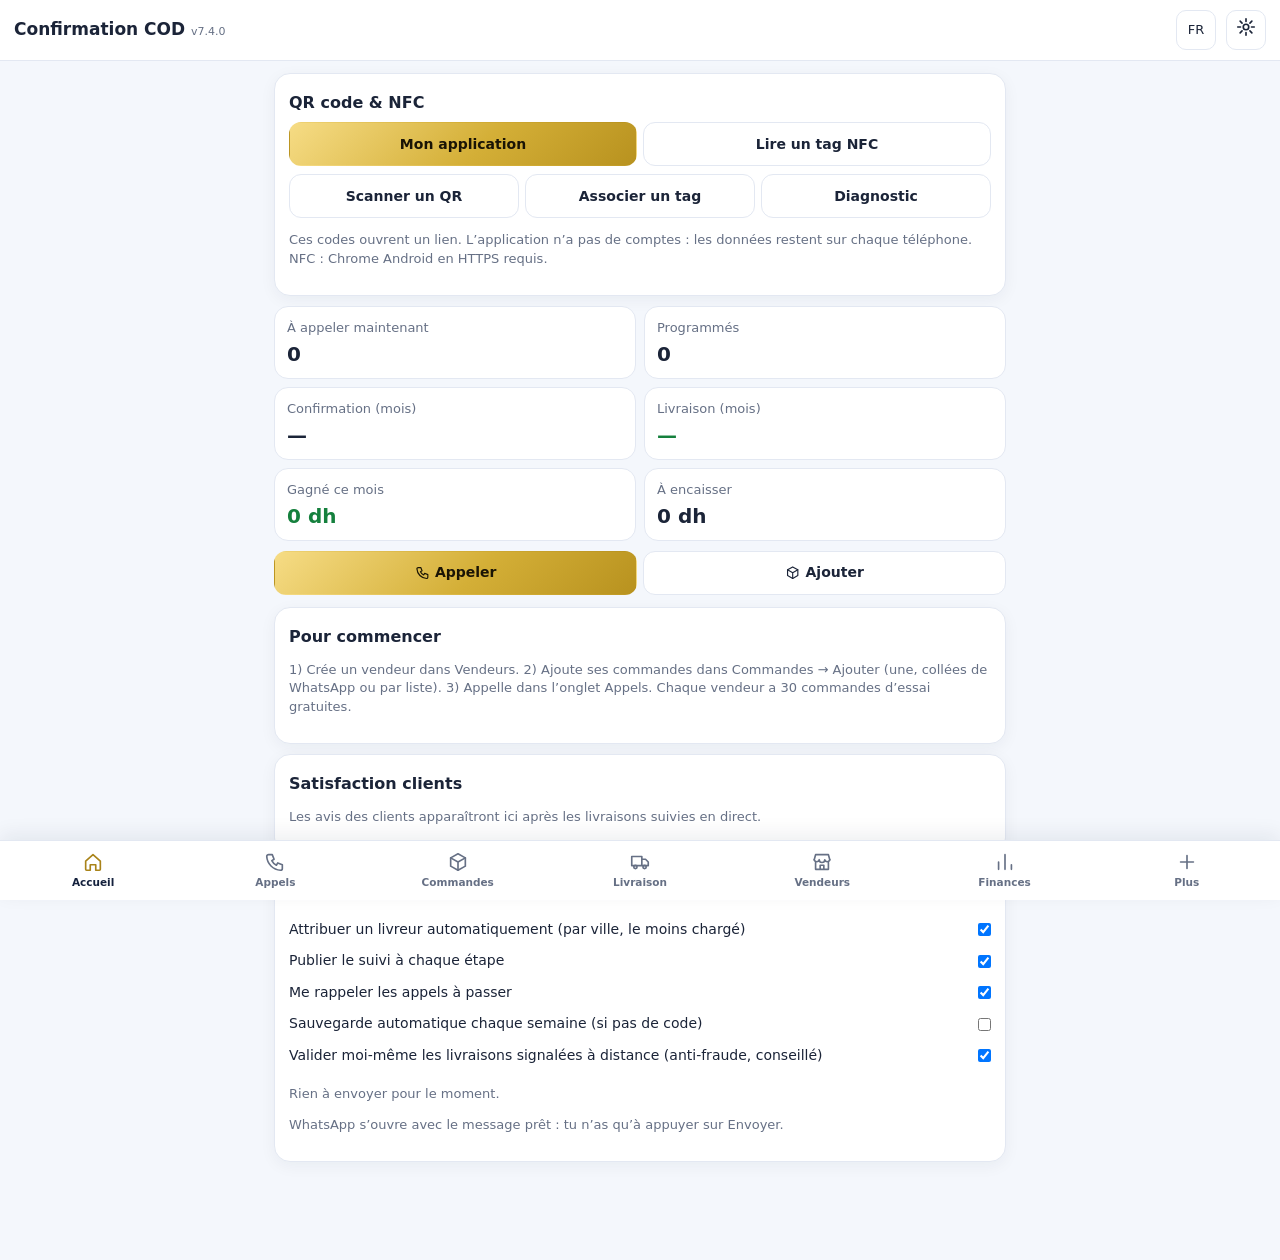
==== commit 5b0f6323: "Add files via upload" ====
--- a/index.html
+++ b/index.html
@@ -127,7 +127,7 @@
 <div id="app"></div><div id="dl"></div>
 <nav id="nav"></nav>
 <script>
-var KEY='cod_v4',OLDKEY='cod_v1',VER='7.1.0',IT=200000;
+var CIT=200000,KEY='cod_v4',OLDKEY='cod_v1',VER='7.4.0',IT=200000;
 var DEFTPL='Bonjour 👋 [boutique] a essayé de vous joindre pour confirmer votre commande de [produit]. Répondez OUI pour confirmer, ou dites-nous à quelle heure vous rappeler. Merci !';
 var DEFSCRIPT='1) Se présenter : « Bonjour, je vous appelle de la part de [boutique]. »\n2) Confirmer le produit, la quantité, le prix et la livraison.\n3) Confirmer la ville et l’adresse exacte (quartier, repère).\n4) Proposer un produit complémentaire ou un pack.\n5) Rappeler : paiement à la livraison, merci de préparer le montant.';
 var DEFSET={rc:0,db:'',tiles:'',ckey:'',net:[],deals:[],wallet:[],sim:{cpw:200,tc:70,td:80,nv:5,pa:60,pv:90,q:100},cf:5,bn:6,up:12,trial:30,dth:500,dpc:20,minc:100,phone:'',rib:'',holder:'',insta:'',tpl:DEFTPL,script:DEFSCRIPT,lang:'fr',lastBackup:0};
@@ -139,7 +139,7 @@
 var e=function(s){return String(s==null?'':s).replace(/[&<>"']/g,function(c){return {'&':'&amp;','<':'&lt;','>':'&gt;','"':'&quot;',"'":'&#39;'}[c]})};
 var $=function(i){return document.getElementById(i)};
 var uid=function(){return Date.now().toString(36)+Math.random().toString(36).slice(2,6)};
-var today=function(){return new Date().toISOString().slice(0,10)};
+var today=function(){var d=new Date();return d.getFullYear()+'-'+('0'+(d.getMonth()+1)).slice(-2)+'-'+('0'+d.getDate()).slice(-2)};
 var fm=function(x){return Math.round((+x||0)*10)/10===Math.round(x)?Math.round(x).toLocaleString('fr-FR'):(Math.round((+x||0)*10)/10).toLocaleString('fr-FR')};
 var pct=function(a,b){return b?Math.round(100*a/b)+' %':'—'};
 var r1=function(x){return Math.round(x*10)/10};
@@ -170,7 +170,7 @@
   if(!DB)return;
   if(!K){storePut(JSON.stringify({enc:0,d:DB}));return}
   var iv=crypto.getRandomValues(new Uint8Array(12)),my=++seq,snap=enc.encode(JSON.stringify(DB));
-  crypto.subtle.encrypt({name:'AES-GCM',iv:iv},K,snap).then(function(ct){if(my!==seq)return;storePut(JSON.stringify({enc:1,it:IT,salt:b64(SALT),iv:b64(iv),ct:b64(new Uint8Array(ct))}))});
+  crypto.subtle.encrypt({name:'AES-GCM',iv:iv},K,snap).then(function(ct){if(my!==seq)return;storePut(JSON.stringify({enc:1,it:CIT,salt:b64(SALT),iv:b64(iv),ct:b64(new Uint8Array(ct))}))});
 }
 function fails(){try{return JSON.parse(localStorage.getItem('cod_f')||'{"n":0,"u":0}')}catch(x){return{n:0,u:0}}}
 function lockNow(){if(!K)return;DB=null;K=null;S.locked=true;S.msg='';render()}
@@ -178,7 +178,7 @@
 /* ---------- données ---------- */
 var okImg=function(u){return typeof u==='string'&&(u===''||/^data:image\/(jpeg|png|webp);base64,[A-Za-z0-9+\/=]+$/.test(u))};
 function fix(d){d.set=Object.assign({},DEFSET,d.set||{});d.set.sim=Object.assign({},DEFSET.sim,d.set.sim||{});['orders','vend','pay','cour','bl'].forEach(function(k){d[k]=d[k]||[]});['net','deals','wallet'].forEach(function(k){d.set[k]=d.set[k]||[]});
-  d.vend.forEach(function(v){if(!okImg(v.photo))v.photo='';v.arts=(v.arts||[]).filter(function(a){return a&&typeof a==='object'});v.arts.forEach(function(a){if(!okImg(a.img))a.img='';a.imgs=(a.imgs||[]).filter(function(u){return okImg(u)&&u})})});return d}
+  d.vend.forEach(function(v){if(!okImg(v.photo))v.photo='';v.arts=(v.arts||[]).filter(function(a){return a&&typeof a==='object'});v.arts.forEach(function(a){a.price=+a.price||0;a.old=+a.old||0;if(!okImg(a.img))a.img='';a.imgs=(a.imgs||[]).filter(function(u){return okImg(u)&&u})})});return d}
 function migrate(){
   var d=fix({v:4,orders:[],vend:[],pay:[],cour:[],bl:[],set:{}});
   var raw=null;try{raw=JSON.parse(localStorage.getItem(OLDKEY)||'null')}catch(x){raw=null}
@@ -336,7 +336,7 @@
     return '<div class="card">'+ordHead(o,'<span class="s-'+o.status+'">'+e(o.status)+'</span>')+'<div class="mut">'+e(o.vendor)+' · '+e(o.product)+(o.amount?' · '+fm(o.amount)+' dh':'')+(o.city?' · '+e(o.city):'')+(o.channel?' · '+e(o.channel):'')+' · '+e(o.date)+'</div><div class="mut">'+e(o.name)+' · '+e(o.phone)+(o.reason?' · motif : '+e(o.reason):'')+'</div>'
      +sel('st',['En attente','Confirmé','Annulé','Injoignable'])+(o.status==='Confirmé'?sel('dl',['','En cours','Livré','Refusé'],'Livraison : —'):'')
      +(earned(o)?'<div class="mut">Commission : '+fm(earned(o))+' dh'+(o.tr?' (essai gratuit)':'')+(o.legacy?' (ancien tarif)':'')+'</div>':'')
-     +'<div class="btns"><button class="b sm" data-act="del" data-id="'+o.id+'">'+(S.del===o.id?'Confirmer la suppression ?':T('Supprimer'))+'</button></div></div>'}).join('');
+     +'<div class="btns">'+(o.status==='Confirmé'?'<button class="b sm" data-act="qrs" data-k="l" data-id="'+o.id+'">QR colis</button><button class="b sm" data-act="tagp" data-t="or" data-id="'+o.id+'">Tag NFC</button>':'')+'<button class="b sm" data-act="del" data-id="'+o.id+'">'+(S.del===o.id?'Confirmer la suppression ?':T('Supprimer'))+'</button></div></div>'}).join('');
 }
 var STL=['À valider','Confirmée','En cours de livraison','Livrée'];
 function stepper(n){return '<div class="stp">'+STV.map(function(t,i){return '<div class="st'+(i<=n?' on':'')+'"><i>'+(i<n?'✓':i+1)+'</i>'+t+'</div>'}).join('')+'</div>'}
@@ -355,7 +355,7 @@
 function fiche(v){
   v.arts=v.arts||[];
   var b=vbal(v),os=DB.orders.filter(function(o){return o.vendor===v.name}),s=stats(os),ps=DB.pay.filter(function(p){return p.vid===v.id}).slice().reverse(),tn=DB.orders.filter(function(o){return o.vendor===v.name&&o.fc!==undefined}).length;
-  var lk=S.lk&&S.lk.id===v.id?'<div class="card"><h2>Lien de commande</h2><p class="mut">À mettre dans la bio Instagram, TikTok ou Facebook. Le client t’envoie sa commande sur WhatsApp.</p><textarea id="lk" readonly>'+e(S.lk.url)+'</textarea><div class="btns"><button class="b pri" data-act="lcopy">Copier</button><a class="b" target="_blank" rel="noopener" href="'+wa(v.phone,'Voici ton lien de commande à mettre dans ta bio Instagram, TikTok ou Facebook : '+S.lk.url)+'">'+ico('chat','s')+' Envoyer au vendeur</a></div></div>':'';
+  var lk=S.lk&&S.lk.id===v.id?'<div class="card"><h2>Lien de commande</h2><p class="mut">À mettre dans la bio Instagram, TikTok ou Facebook. Le client t’envoie sa commande sur WhatsApp.</p><textarea id="lk" readonly>'+e(S.lk.url)+'</textarea><div class="btns"><button class="b pri" data-act="lcopy">Copier</button><button class="b" data-act="qrs" data-k="lk">QR code</button><a class="b" target="_blank" rel="noopener" href="'+wa(v.phone,'Voici ton lien de commande à mettre dans ta bio Instagram, TikTok ou Facebook : '+S.lk.url)+'">'+ico('chat','s')+' Envoyer au vendeur</a></div></div>':'';
   var h=mb()+'<button class="b full" data-act="vback" style="margin-bottom:10px">← Tous les vendeurs</button><div class="cover"></div><div class="vhead">'+avatar(v,88)+'<div><h2 style="margin:0">'+e(v.name)+'</h2><div class="mut">'+e([v.resp,v.city,v.cat].filter(Boolean).join(' · '))+'</div>'+(v.ver?'<span class="tag ok">✔ Vérifié</span>':'')+'</div></div>';
   h+=vlinks(v)+'<div class="btns"><button class="b pri" data-act="pnew" data-id="'+v.id+'">'+ico('camera')+' Ajouter un produit avec photo</button><button class="b pri" data-act="vlink" data-id="'+v.id+'">'+ico('link','s')+' Lien de commande</button></div>'+lk;
   h+='<div class="grid" style="margin-top:10px">'+kp('Commandes',s.n)+kp('Confirmées',pct(s.ok,s.n-s.pe))+kp('Livrées',pct(s.liv,s.liv+s.ref))+kp(b.bal<0?'Dû par le vendeur':'Crédit restant',fm(Math.abs(b.bal))+' dh',b.bal<0?'r':'g')+'</div>'
@@ -401,7 +401,7 @@
    +'<p class="mut">Une commande livrée rapporte '+ex()+' dh ('+s.cf+' + '+s.bn+'). Tu es payé pour ton travail même si le colis est refusé. Le tarif est figé à la confirmation : changer ces valeurs n’affecte jamais les commandes passées.</p></div>'
    +setExtra()+'<div class="card"><h2>Messages</h2><label>Relance WhatsApp</label><textarea data-set="tpl">'+e(s.tpl)+'</textarea><p class="mut">[boutique] et [produit] sont remplacés.</p><label>Script d’appel</label><textarea data-set="script">'+e(s.script)+'</textarea></div>'
    +'<div class="card"><h2>Livreurs</h2>'+DB.cour.map(function(c){return '<div class="row" style="margin-bottom:6px"><span>'+e(c.name)+' <span class="mut">'+e(c.phone)+'</span></span><button class="b sm" style="flex:none" data-act="cdel" data-id="'+c.id+'">'+(S.del===c.id?'Sûr ?':'✕')+'</button></div>'}).join('')+'<label>Nom de la société / du livreur</label><input id="c-n"><label>Téléphone</label><input id="c-p" inputmode="tel"><button class="b pri full" data-act="cadd">Ajouter le livreur</button></div>'
-   +'<div class="card"><h2>Sécurité</h2>'+(CRY?'<p class="mut">'+(K?'Données chiffrées sur cet appareil (AES-256). Verrouillage automatique après 5 minutes en arrière-plan.':'Un code chiffre tes données (AES-256) et verrouille l’application. Si tu l’oublies, les données sont perdues : télécharge une sauvegarde avant.')+'</p><input type="password" id="npin" inputmode="numeric" autocomplete="new-password" placeholder="Nouveau code (6 chiffres ou plus)"><button class="b pri full" data-act="setpin">'+(K?'Changer le code':'Activer le code')+'</button>'+(K?'<button class="b full" style="margin-top:6px" data-act="lock">Verrouiller maintenant</button><button class="b full" style="margin-top:6px" data-act="nopin">Retirer le code</button>':''):'<p class="mut">Le chiffrement n’est pas disponible dans ce contexte (HTTPS requis).</p>')+'</div>'
+   +'<div class="card"><h2>Sécurité</h2>'+(CRY?'<p class="mut">'+(K?'Données chiffrées sur cet appareil (AES-256). Verrouillage automatique après 5 minutes en arrière-plan.':'Un code chiffre tes données (AES-256) et verrouille l’application. Si tu l’oublies, les données sont perdues : télécharge une sauvegarde avant.')+'</p><input type="password" id="npin" autocomplete="new-password" placeholder="Nouveau code (6 chiffres ou plus)"><button class="b pri full" data-act="setpin">'+(K?'Changer le code':'Activer le code')+'</button>'+(K?'<button class="b full" style="margin-top:6px" data-act="lock">Verrouiller maintenant</button><button class="b full" style="margin-top:6px" data-act="nopin">Retirer le code</button>':''):'<p class="mut">Le chiffrement n’est pas disponible dans ce contexte (HTTPS requis).</p>')+'</div>'
    +'<div class="card"><h2>Données</h2><p class="mut">Tout reste sur cet appareil. Télécharge une sauvegarde chaque semaine.</p><div class="btns"><button class="b pri" data-act="bak">'+ico('dl','s')+' Télécharger la sauvegarde</button><button class="b" data-act="xls">Excel</button><button class="b" data-act="csvx">Copier en CSV</button></div>'+(S.csvx?'<textarea id="csvxt" readonly>'+e(S.csvx)+'</textarea>':'')+'<label style="display:block;margin-top:10px">Restaurer une sauvegarde (.json)</label><input type="file" id="rs" accept=".json,application/json"><button class="b ko full" style="margin-top:8px" data-act="wipe">'+(S.del==='wipe'?'Confirmer : tout effacer ?':'Effacer toutes les données')+'</button></div>'
    +'<div class="card"><p class="mut">Version '+VER+' · <a href="privacy.html" target="_blank" rel="noopener">Politique de confidentialité</a>'+(DB.legacy?' · données v3 non affichées conservées dans la sauvegarde':'')+'</p></div>';
 }
@@ -611,7 +611,7 @@
   if(!DB||!DB.set.db||S.locked||Q.get('t')||Q.get('l')||Q.get('v'))return;
   DB.orders.filter(function(o){return o.tid&&!bad(o)&&stage(o)>=1&&(stage(o)<3||(stage(o)===3&&!o.rt&&PT%12===0))}).slice(-25).forEach(function(o){fbg(DB.set.db,o.tid,function(r){
     if(!r)return;var ch=false;
-    if(r.bad&&!bad(o)){setDel(o,'Refusé');ch=true}else if(r.s===3&&stage(o)<3){setDel(o,'Livré');ch=true}else if(r.s===2&&stage(o)<2){setDel(o,'En cours');ch=true}
+    if(r.bad&&!bad(o)){setDel(o,'Refusé');ch=true}else if(r.s===3&&stage(o)<3){if(aset().rv===0)setDel(o,'Livré');else if(!o.rd)o.rd=1;ch=true}else if(r.s===2&&stage(o)<2){setDel(o,'En cours');ch=true}
     if(r.pos&&o.pt!==r.pt){o.pos=r.pos;o.pt=r.pt;ch=true}if(r.rt&&o.rt!==r.rt){o.rt=r.rt;o.fb=r.fb||'';ch=true}if(r.rq&&o.rq!==r.rq){o.rq=r.rq;ch=true}
     if(ch){save();var ae=document.activeElement;if(S.tab==='trk'&&!(ae&&/INPUT|TEXTAREA|SELECT/.test(ae.tagName)))render()}})});
 }
@@ -639,7 +639,7 @@
   solo('<h1>Suivi de ta commande</h1><div class="card"><b>'+e(m.p)+'</b><div class="mut">Vendeur : '+e(m.v)+(m.c?' · Livreur : '+e(m.c):'')+'</div>'+(bd?'<p class="s-Annulé"><b>Livraison annulée ou refusée</b></p>':stepper(s)+'<p><b>'+STV[s]+'</b> '+(isLive?'<span class="live">● en direct</span>':'')+'</p>')+'</div>'
    +(s===2&&!bd&&km?'<div class="grid"><div class="kpi"><span class="mut">Distance restante</span><b>~'+Math.round(km)+' km</b></div><div class="kpi"><span class="mut">Arrivée estimée</span><b>~'+fmt(mins)+'</b></div></div>'+(pc>=0?'<div class="pbar"><i style="width:'+pc+'%"></i></div>':''):'')
    +mapView({vc:m.vc,cc:m.cc,s:bd?0:s,live:lv})
-   +(evs.length?'<div class="card" style="margin-top:10px"><h2>Étapes</h2>'+evs.map(function(e){var t=new Date(e.t);return '<div class="row" style="padding:4px 0"><span>'+e(e.x)+'</span><span class="mut">'+('0'+t.getHours()).slice(-2)+':'+('0'+t.getMinutes()).slice(-2)+'</span></div>'}).join('')+'</div>':'')
+   +(evs.length?'<div class="card" style="margin-top:10px"><h2>Étapes</h2>'+evs.map(function(ev){var t=new Date(ev.t);return '<div class="row" style="padding:4px 0"><span>'+e(ev.x)+'</span><span class="mut">'+('0'+t.getHours()).slice(-2)+':'+('0'+t.getMinutes()).slice(-2)+'</span></div>'}).join('')+'</div>':'')
    +(m.w?'<a class="b pri" style="display:block;margin-top:10px" target="_blank" rel="noopener" href="'+wa(m.w,'Bonjour, une question sur ma commande « '+m.p+' ».')+'">'+ico('chat')+' Contacter le service</a>':'')
    +'<p class="mut">'+(d.db?'Cette page se met à jour toute seule.':'Cette page montre l’état au moment de l’envoi. Tu reçois un nouveau lien à chaque étape.')+' Distance et heure d’arrivée sont des estimations.</p>');
 }
@@ -648,7 +648,7 @@
   var gm=function(q){return 'https://www.google.com/maps/dir/?api=1&destination='+encodeURIComponent(q)},msg=function(st){return wa(d.w,'SUIVI '+d.id+' '+st+'\n'+d.p+' · '+d.n)},lv=!!(d.db&&d.tid);
   var pos=CS.gps?'https://maps.google.com/?q='+CS.gps[0]+','+CS.gps[1]:'',cs=CS.s!=null?CS.s:d.s,B=cfind(d.cc),kmc=(inMA(CS.gps)&&B)?Math.round(hav(CS.gps,B)*1.25):0;
   var st=function(v,l,c){return lv?'<button class="b '+c+'" data-act="cst" data-v="'+v+'">'+l+'</button>':'<a class="b '+c+'" target="_blank" rel="noopener" href="'+msg(v)+'">'+l+'</a>'};
-  solo('<h1>Ma mission</h1><div class="card"><b>'+e(d.p)+'</b>'+(d.m?'<div class="kpi" style="margin-top:8px"><span class="mut">À encaisser</span><b>'+d.m+' dh</b></div>':'')+(CS.ok?'<p class="live">'+CS.ok+'</p>':'')+'</div>'
+  solo('<h1>Ma mission</h1><div class="card"><b>'+e(d.p)+'</b>'+(d.m?'<div class="kpi" style="margin-top:8px"><span class="mut">À encaisser</span><b>'+fm(+d.m||0)+' dh</b></div>':'')+(CS.ok?'<p class="live">'+CS.ok+'</p>':'')+'</div>'
    +'<div class="card"><h2>1. Retrait chez le vendeur</h2><div>'+e(d.v)+'</div><div class="mut">'+e([d.va,d.vc].filter(Boolean).join(', '))+'</div><div class="btns">'+(d.vp?'<a class="b" href="tel:'+e(d.vp)+'">'+ico('phone')+' Appeler</a>':'')+'<a class="b" target="_blank" rel="noopener" href="'+gm([d.va,d.vc,'Maroc'].filter(Boolean).join(', '))+'">'+ico('pin')+' Itinéraire</a>'+st('En cours','Récupéré ✓','pri')+'</div></div>'
    +'<div class="card"><h2>2. Livraison au client</h2><div>'+e(d.n)+'</div><div class="mut">'+e([d.ca,d.cc].filter(Boolean).join(', '))+(kmc?' · ~'+kmc+' km':'')+'</div><div class="btns"><a class="b" href="tel:'+e(d.cp)+'">'+ico('phone')+' Appeler</a><a class="b" target="_blank" rel="noopener" href="'+gm([d.ca,d.cc,'Maroc'].filter(Boolean).join(', '))+'">'+ico('pin')+' Itinéraire</a></div><div class="btns">'+st('Livré','Livré ✓','ok')+st('Refusé','Refusé','ko')+'</div></div>'
    +mapView({vc:d.vc,cc:d.cc,s:cs===-1?0:(CS.gps&&cs<3?Math.max(2,cs):cs),gps:CS.gps,live:CS.gps,aq:d.va,bq:d.ca})
@@ -708,9 +708,9 @@
   var card=function(o){
     var s=stage(o),c=DB.cour.filter(function(x){return x.name===o.courier})[0],csel=DB.cour.length?'<select data-cr="1" data-id="'+o.id+'"><option value="">Livreur : —</option>'+DB.cour.map(function(x){return '<option'+(o.courier===x.name?' selected':'')+'>'+e(x.name)+'</option>'}).join('')+'</select>':'';
     var mis='Mission de livraison : '+o.product+' pour '+o.name+'. Ouvre ce lien : '+tlink(o,'l')+'\n\nOu réponds par : SUIVI '+o.id+' Livré   /   SUIVI '+o.id+' Refusé';
-    return '<div class="card"><div class="row"><b>'+e(o.name)+'</b><span class="tag">'+STV[s]+'</span></div><div class="mut">'+e(o.product)+' · '+e(o.vendor)+(vcity(o)?' ('+e(vcity(o))+')':'')+' → '+e(o.city||'ville ?')+(o.amount?' · '+fm(o.amount)+' dh':'')+'</div>'+stepper(s)
+    return '<div class="card"><div class="row"><b>'+e(o.name)+'</b><span class="tag">'+STV[s]+'</span></div><div class="mut">'+e(o.product)+' · '+e(o.vendor)+(vcity(o)?' ('+e(vcity(o))+')':'')+' → '+e(o.city||'ville ?')+(o.amount?' · '+fm(o.amount)+' dh':'')+'</div>'+(o.rd===1&&stage(o)<3?'<div class="alert">Livraison signalée à distance : vérifie avec le livreur, puis valide. <button class="b ok sm" data-act="rdok" data-id="'+o.id+'">Valider</button> <button class="b sm" data-act="rdno" data-id="'+o.id+'">Ignorer</button></div>':'')+stepper(s)
      +'<div class="btns">'+(s===1?'<button class="b pri" data-act="adv" data-id="'+o.id+'">'+T('Remis au livreur')+'</button><button class="b ko" data-act="cx2" data-id="'+o.id+'">'+T('Annulé')+'</button>':'<button class="b ok" data-act="adv" data-id="'+o.id+'">'+T('Livré')+'</button><button class="b ko" data-act="rf" data-id="'+o.id+'">'+T('Refusé')+'</button>')+'</div>'+csel
-     +'<div class="btns"><button class="b sm" data-act="trk" data-id="'+o.id+'">'+ico('pin','s')+' Carte</button><a class="b sm" data-act="pubo" data-id="'+o.id+'" target="_blank" rel="noopener" href="'+wa(o.phone,'Bonjour '+o.name+', suis ta commande « '+o.product+' » en direct : '+tlink(o,'t'))+'">'+ico('chat','s')+' Client</a><a class="b sm" data-act="pubo" data-id="'+o.id+'" target="_blank" rel="noopener" href="'+wa(c?c.phone:'',mis)+'">'+ico('chat','s')+' Livreur</a><a class="b sm" href="'+telh(o.phone)+'">'+ico('phone','s')+'</a></div>'+nbar(o)+'</div>'};
+     +'<div class="btns"><button class="b sm" data-act="qrs" data-k="t" data-id="'+o.id+'">QR suivi</button><button class="b sm" data-act="qrs" data-k="l" data-id="'+o.id+'">QR colis</button><button class="b sm" data-act="tagp" data-t="or" data-id="'+o.id+'">Tag NFC</button><button class="b sm" data-act="trk" data-id="'+o.id+'">'+ico('pin','s')+' Carte</button><a class="b sm" data-act="pubo" data-id="'+o.id+'" target="_blank" rel="noopener" href="'+wa(o.phone,'Bonjour '+o.name+', suis ta commande « '+o.product+' » en direct : '+tlink(o,'t'))+'">'+ico('chat','s')+' Client</a><a class="b sm" data-act="pubo" data-id="'+o.id+'" target="_blank" rel="noopener" href="'+wa(c?c.phone:'',mis)+'">'+ico('chat','s')+' Livreur</a><a class="b sm" href="'+telh(o.phone)+'">'+ico('phone','s')+'</a></div>'+nbar(o)+'</div>'};
   h+=act.length?act.map(card).join(''):'<p class="mut">Aucune livraison en cours.</p>';
   h+='<div class="card"><h2>Statut reçu du livreur</h2><p class="mut">Le livreur t’envoie un message WhatsApp en un appui. Colle-le ici pour mettre la commande à jour.</p><textarea id="f-st" placeholder="SUIVI abc123 Livré"></textarea><button class="b pri full" data-act="applyst">Appliquer</button></div>';
   if(done.length)h+='<h2>Terminées récemment</h2>'+done.map(function(o){return '<div class="card"><div class="row"><b>'+e(o.name)+'</b><span class="s-'+(o.delivery==='Livré'?'Confirmé':'Refusé')+'">'+e(o.delivery)+'</span></div><div class="mut">'+e(o.product)+' · '+e(o.vendor)+'</div></div>'}).join('');
@@ -763,8 +763,8 @@
   else if(a==='pback'){S.pview='';S.del='';}
   else if(a==='pimg'){S.pi=parseInt(t.getAttribute('data-v'))||0;}
   else if(a==='pcat'){var cv=t.getAttribute('data-v');S.pc=S.pc===cv?'':cv;}
-  else if(a==='pdel'){var hit=null;DB.vend.forEach(function(v){(v.arts||[]).forEach(function(z){if(z.id===id)hit=v})});if(hit){if(S.del===id){hit.arts=hit.arts.filter(function(z){return z.id!==id});S.del='';S.pview='';}else{S.del=id;}}}
-  else if(a==='padd'){var pv=vid(g('p-v').value),pnm=g('p-n').value.trim();if(!pv){S.msg='Choisis un vendeur (crée-le d’abord dans Vendeurs).';}else if(!pnm){S.msg='Il faut le nom du produit.';}else{var art={id:uid(),name:pnm,price:parseFloat(g('p-p').value)||0,old:parseFloat(g('p-o').value)||0,cat:g('p-c').value.trim(),desc:g('p-d').value.trim(),img:'',imgs:[]},fs=Array.prototype.slice.call(g('p-f').files,0,4);pv.arts=pv.arts||[];var fin=function(){art.img=art.imgs[0]||'';pv.arts.push(art);S.msg='Produit ajouté au catalogue.';S.pform=false;save();render()};if(!fs.length){fin();return 2;}var left=fs.length;fs.forEach(function(f){readPhoto(f,640,function(d){if(d)art.imgs.push(d);if(--left===0)fin()})});return 2;}}
+  else if(a==='pdel'&&DB.vend.some(function(v){return (v.arts||[]).some(function(z){return z.id===id})})){var hit=null;DB.vend.forEach(function(v){(v.arts||[]).forEach(function(z){if(z.id===id)hit=v})});if(hit){if(S.del===id){hit.arts=hit.arts.filter(function(z){return z.id!==id});S.del='';S.pview='';}else{S.del=id;}}}
+  else if(a==='padd'&&g('p-v')){var pv=vid(g('p-v').value),pnm=g('p-n').value.trim();if(!pv){S.msg='Choisis un vendeur (crée-le d’abord dans Vendeurs).';}else if(!pnm){S.msg='Il faut le nom du produit.';}else{var art={id:uid(),name:pnm,price:parseFloat(g('p-p').value)||0,old:parseFloat(g('p-o').value)||0,cat:g('p-c').value.trim(),desc:g('p-d').value.trim(),img:'',imgs:[]},fs=Array.prototype.slice.call(g('p-f').files,0,4);pv.arts=pv.arts||[];var fin=function(){art.img=art.imgs[0]||'';pv.arts.push(art);S.msg='Produit ajouté au catalogue.';S.pform=false;save();render()};if(!fs.length){fin();return 2;}var left=fs.length;fs.forEach(function(f){readPhoto(f,640,function(d){if(d)art.imgs.push(d);if(--left===0)fin()})});return 2;}}
   else if(a==='k'){cpress(t.getAttribute('data-v'));render();return 2;}
   else if(a==='wadd'){var wn=g('w-n').value.trim(),wp=g('w-pr').value.trim(),wt=g('w-t').value.trim();if(!(wn||wp)||!wt){S.msg='Il faut un nom et un contact.';}else{DB.set.wallet.push({id:uid(),d:new Date().toISOString().slice(0,10),pr:wp,n:wn,t:wt,a:g('w-a').value.trim(),c:g('w-c').value.trim(),st:g('w-s').value});S.msg='Appel enregistré.';}}
   else if(a==='wdel'){if(S.del===id){DB.set.wallet=DB.set.wallet.filter(function(x){return x.id!==id});S.del='';}else{S.del=id;}}
@@ -786,7 +786,7 @@
 }
 function lockv(){
   var f=fails(),w=Math.max(0,Math.ceil((f.u-Date.now())/1000));
-  $('app').innerHTML='<div class="lock"><h1 style="text-align:center">Application verrouillée</h1><div class="card"><label>Code</label><input type="password" inputmode="numeric" id="pin" autocomplete="current-password"><button class="b pri full" data-act="unlock">Déverrouiller</button>'+(S.msg?'<p class="mut">'+e(S.msg)+'</p>':'')+(w?'<p class="mut">Trop d’essais. Réessaie dans '+w+' s.</p>':'')+'<button class="b full" style="margin-top:12px" data-act="wipe">'+(S.del==='wipe'?'Confirmer : tout effacer ?':'Code oublié : effacer les données')+'</button></div></div>';
+  $('app').innerHTML='<div class="lock"><h1 style="text-align:center">Application verrouillée</h1><div class="card"><label>Code</label><input type="password" id="pin" autocomplete="current-password"><button class="b pri full" data-act="unlock">Déverrouiller</button>'+(S.msg?'<p class="mut">'+e(S.msg)+'</p>':'')+(w?'<p class="mut">Trop d’essais. Réessaie dans '+w+' s.</p>':'')+'<button class="b full" style="margin-top:12px" data-act="wipe">'+(S.del==='wipe'?'Confirmer : tout effacer ?':'Code oublié : effacer les données')+'</button></div></div>';
 }
 function render(){
   if(Q.get('v')&&!DB&&!S.locked)return renderBuyer();
@@ -834,6 +834,8 @@
   else if(a==='adv'&&o){if(stage(o)===1)setDel(o,'En cours');else if(stage(o)===2)setDel(o,'Livré');S.notif=o.id;mk('Commande : '+STV[stage(o)]+'.')}
   else if(a==='cx2'&&o){setStatus(o,'Annulé');o.reason='Annulé avant livraison';mk('Commande annulée.')}
   else if(a==='rf'&&o){setDel(o,'Refusé')}
+  else if(a==='rdok'&&o){setDel(o,'Livré');o.rd=0;S.notif=o.id;mk('Livraison validée.')}
+  else if(a==='rdno'&&o){o.rd=2}
   else if(a==='applyst'){var c3=0;g('f-st').value.replace(/SUIVI\s+(\S+)\s+(Livré|Livre|Refusé|Refuse|En cours)/gi,function(m,i,v){var q=byId(i);if(q){var k=v.toLowerCase().replace('é','e');setDel(q,k==='livre'?'Livré':k==='refuse'?'Refusé':'En cours');c3++}return m});mk(c3?c3+' statut(s) appliqué(s).':'Aucun statut reconnu.',!c3)}
   else if(a==='vnew'){S.vform=!S.vform}
   else if(a==='vadd'){var vn=g('v-n').value.trim();if(!vn)mk('Il faut le nom de la boutique.',1);else if(vget(vn))mk('Ce vendeur existe déjà.',1);else{var nv=ensureV(vn);nv.phone=g('v-p').value.trim();nv.city=g('v-c').value.trim();nv.insta=g('v-i').value.trim();S.vform=false;mk('Vendeur ajouté.')}}
@@ -852,8 +854,8 @@
   else if(a==='xls'){try{dl(xlsx(sheetsData()),'reporting-cod-'+today()+'.xlsx');mk('Fichier Excel généré.')}catch(x){mk('Export impossible ici.',1)}}
   else if(a==='cadd'){var cn=g('c-n').value.trim();if(!cn)mk('Il faut un nom.',1);else{DB.cour.push({id:uid(),name:cn,phone:g('c-p').value.trim(),city:''});mk('Livreur ajouté.')}}
   else if(a==='cdel'){if(S.del===id){DB.cour=DB.cour.filter(function(x){return x.id!==id});S.del=''}else S.del=id}
-  else if(a==='bak'){var data=JSON.stringify(DB);dl(new Blob([data],{type:'application/json'}),'sauvegarde-cod-'+today()+'.json');DB.set.lastBackup=Date.now();mk('Sauvegarde téléchargée.')}
-  else if(a==='setpin'){var np=g('npin').value.trim();if(!/^\d{6,12}$/.test(np)){mk('Le code doit avoir 6 à 12 chiffres.',1)}else{SALT=crypto.getRandomValues(new Uint8Array(16));dkey(np,SALT,IT).then(function(k){K=k;save();mk('Code activé : données chiffrées.');render()});return}}
+  else if(a==='bak'){var data=JSON.stringify(DB);DB.set.lastBackup=Date.now();if(K){var biv=crypto.getRandomValues(new Uint8Array(12));crypto.subtle.encrypt({name:'AES-GCM',iv:biv},K,enc.encode(data)).then(function(ct){dl(new Blob([JSON.stringify({enc:1,it:CIT,salt:b64(SALT),iv:b64(biv),ct:b64(new Uint8Array(ct))})],{type:'application/json'}),'sauvegarde-cod-chiffree-'+today()+'.json')});mk('Sauvegarde chiffrée téléchargée (même code que l’application).')}else{dl(new Blob([data],{type:'application/json'}),'sauvegarde-cod-'+today()+'.json');mk('Sauvegarde téléchargée (non chiffrée : active un code dans Sécurité).')}}
+  else if(a==='setpin'){var np=g('npin').value.trim();if(np.length<8||np.length>64){mk('Le code doit avoir au moins 8 caractères (lettres et chiffres conseillés).',1)}else{SALT=crypto.getRandomValues(new Uint8Array(16));CIT=600000;dkey(np,SALT,CIT).then(function(k){K=k;save();mk('Code activé : données chiffrées.');render()});return}}
   else if(a==='nopin'){K=null;save();mk('Code retiré : données non chiffrées.')}
   else if(a==='lock'){lockNow();return}
   if(o&&DB.set.db&&(a==='adv'||a==='rf'||a==='cxdo'||a==='cx2'))pub(o);
@@ -861,7 +863,7 @@
 });
 document.addEventListener('change',function(ev){
   var t=ev.target;
-  if(t.id==='rs'&&t.files[0]){readJson(t.files[0],function(txt){try{var d=JSON.parse(txt);if(!d||!Array.isArray(d.orders))throw 0;DB=fix(d);S.tab='home';mk('Sauvegarde restaurée : '+DB.orders.length+' commande(s).');save();render()}catch(x){mk('Fichier de sauvegarde invalide.',1);render()}});return}
+  if(t.id==='rs'&&t.files[0]){if(!confirm('Remplacer toutes les données actuelles par cette sauvegarde ?')){t.value='';return}readJson(t.files[0],function(txt){try{var d=JSON.parse(txt);if(d&&d.enc){var pw=prompt('Code de cette sauvegarde chiffrée :');if(!pw)return;dkey(pw,ub64(d.salt),d.it||IT).then(function(k){return crypto.subtle.decrypt({name:'AES-GCM',iv:ub64(d.iv)},k,ub64(d.ct))}).then(function(pt){var x=JSON.parse(dec.decode(pt));if(!Array.isArray(x.orders))throw 0;DB=fix(x);S.tab='home';mk('Sauvegarde restaurée : '+DB.orders.length+' commande(s).');save();render()}).catch(function(){mk('Code incorrect ou fichier invalide.',1);render()});return}if(!d||!Array.isArray(d.orders))throw 0;DB=fix(d);S.tab='home';mk('Sauvegarde restaurée : '+DB.orders.length+' commande(s).');save();render()}catch(x){mk('Fichier de sauvegarde invalide.',1);render()}});return}
   if(t.id==='f-file'&&t.files[0]){readJson(t.files[0],function(txt){mk(report(parseBulk(txt,g('f-v')?g('f-v').value.trim():'')));save();render()});return}
   if(!DB)return;
   var id=t.getAttribute('data-id'),o=id?byId(id):null;
@@ -890,7 +892,7 @@
   var f=fails();if(f.u>Date.now()){render();return}
   var pin=g('pin').value;if(!pin||!ST)return;
   var salt=ub64(ST.salt);
-  dkey(pin,salt,ST.it||IT).then(function(k){return crypto.subtle.decrypt({name:'AES-GCM',iv:ub64(ST.iv)},k,ub64(ST.ct)).then(function(pt){DB=fix(JSON.parse(dec.decode(pt)));K=k;SALT=salt;S.locked=false;S.msg='';try{localStorage.setItem('cod_f','{"n":0,"u":0}')}catch(x){}render()})}).catch(function(){f.n++;f.u=f.n>=5?Date.now()+Math.min(3600,30*Math.pow(2,f.n-5))*1000:0;try{localStorage.setItem('cod_f',JSON.stringify(f))}catch(x){}S.msg='Code incorrect.';render()});
+  dkey(pin,salt,ST.it||IT).then(function(k){return crypto.subtle.decrypt({name:'AES-GCM',iv:ub64(ST.iv)},k,ub64(ST.ct)).then(function(pt){DB=fix(JSON.parse(dec.decode(pt)));K=k;SALT=salt;CIT=ST.it||IT;S.locked=false;S.msg='';try{localStorage.setItem('cod_f','{"n":0,"u":0}')}catch(x){}render()})}).catch(function(){f.n++;f.u=f.n>=5?Date.now()+Math.min(3600,30*Math.pow(2,f.n-5))*1000:0;try{localStorage.setItem('cod_f',JSON.stringify(f))}catch(x){}S.msg='Code incorrect.';render()});
 }
 /* ---------- démarrage ---------- */
 function boot(){
@@ -988,7 +990,7 @@
 var _rc2=renderClient;renderClient=function(){_rc2();ntf();dar()};
 var _rl2=renderCourier;renderCourier=function(){_rl2();if(!decq('l'))return;if(!$('phc'))$('app').insertAdjacentHTML('beforeend','<div class="card" id="phc"><h2>Photo de preuve</h2><p class="mut">Photographie le colis remis. La photo n’est pas gardée dans l’appli : tu l’envoies au vendeur par WhatsApp.</p><input id="pf" type="file" accept="image/*" capture="environment" hidden><button class="b full" data-act="pho">Prendre la photo</button></div>');dar()};
 var _rb2=renderBuyer;
-renderBuyer=function(){_rb2();var A=$('app'),c=decq('c')||[],h='',f=A.querySelector('h1'),bt=A.querySelector('[data-act=bsend]');
+renderBuyer=function(){_rb2();var A=$('app'),c=cat_(),h='',f=A.querySelector('h1'),bt=A.querySelector('[data-act=bsend]');
   if(c.length)h='<h2>Catalogue</h2><div class="pg">'+c.map(function(a,i){return '<div class="pc">'+(a.o>a.p?'<span class="bd">-'+Math.round(100*(a.o-a.p)/a.o)+'%</span>':'')+'<div class="ph"><svg class="i" viewBox="0 0 24 24">'+ICO.box+'</svg></div><div class="pb"><div class="pn">'+e(a.n)+'</div><div class="px">'+a.p+' dh'+(a.o>a.p?'<span class="old">'+a.o+' dh</span>':'')+'</div><button class="b sm full" data-act="bpick" data-i="'+i+'">Choisir</button></div></div>'}).join('')+'</div>';
   if(f&&h)f.insertAdjacentHTML('afterend',h);
   if(bt)bt.insertAdjacentHTML('beforebegin','<label>Créneau de livraison</label><select id="b-s"><option>Peu importe</option><option>Matin (9h–12h)</option><option>Après-midi (12h–17h)</option><option>Soir (17h–21h)</option></select><div class="kpi" id="b-t" style="margin-bottom:8px"><span class="mut">Total à payer à la livraison</span><b>—</b></div>');
@@ -998,7 +1000,7 @@
   if(t&&s){var a=$('b-a'),q=+($('b-q').value)||1;if(a.value.indexOf('Créneau')<0)a.value=(a.value+(s.selectedIndex?' | Créneau : '+s.value:'')+(BP?' | Total : '+fm(BP*q)+' dh':'')).replace(/^ \| /,'').trim()}},true);
 document.addEventListener('click',function(ev){var t=ev.target.closest('[data-act]');if(!t)return;var a=t.getAttribute('data-act');
   if(a==='dar'){DR=!DR;try{localStorage.setItem('cod_dar',DR?'1':'0')}catch(x){}LK='';if(Q.get('t'))renderClient();else if(Q.get('l'))renderCourier();else if(Q.get('v'))renderBuyer()}
-  else if(a==='bpick'){var c=(decq('c')||[])[+t.getAttribute('data-i')];if(c){$('b-pr').value=c.n;BP=c.p;btot();$('b-pr').scrollIntoView({behavior:'smooth',block:'center'});toast('Choisi : '+c.n)}}
+  else if(a==='bpick'){var c=cat_()[+t.getAttribute('data-i')];if(c){$('b-pr').value=c.n;BP=c.p;btot();$('b-pr').scrollIntoView({behavior:'smooth',block:'center'});toast('Choisi : '+c.n)}}
   else if(a==='ntf'){Notification.requestPermission().then(function(){var c=$('ntc');if(c)c.remove()})}
   else if(a==='pho'){$('pf').click()}});
 document.addEventListener('input',function(ev){if(ev.target.id==='b-q')btot()});
@@ -1009,7 +1011,7 @@
       else{var l=document.createElement('a');l.href=URL.createObjectURL(b);l.download=f.name;l.click();toast('Photo enregistrée sur ton téléphone')}},'image/jpeg',.72)};im.src=u});
 
 /* ===== v7 : automatisations ===== */
-var LN=0,AUTO0={ca:1,cp:1,cn:1,cb:0};
+var LN=0,AUTO0={ca:1,cp:1,cn:1,cb:0,rv:1};
 function nt(t,b){(navigator.serviceWorker?navigator.serviceWorker.ready.then(function(r){return r.showNotification(t,{body:b,icon:'icon-192.png'})}):Promise.reject()).catch(function(){try{new Notification(t,{body:b})}catch(x){}})}
 function aset(){DB.set.auto=Object.assign({},AUTO0,DB.set.auto);return DB.set.auto}
 function actv(n){return DB.orders.filter(function(o){return o.courier===n&&stage(o)<3&&!bad(o)}).length}
@@ -1026,15 +1028,991 @@
   if(A.cb&&!K&&DB.orders.length&&Date.now()-(DB.set.lastBackup||0)>6048e5){var b=document.createElement('button');b.setAttribute('data-act','bak');b.hidden=true;document.body.appendChild(b);b.click();b.remove();ch=false}
   if(ch){save();var ae=document.activeElement;if((S.tab==='home'||S.tab==='del')&&!(ae&&/INPUT|TEXTAREA|SELECT/.test(ae.tagName)))render()}}
 setInterval(tick,15000);setTimeout(tick,2500);
-function autc(){var A=aset(),tg=[['ca','Attribuer un livreur automatiquement (par ville, le moins chargé)'],['cp','Publier le suivi à chaque étape'],['cn','Me rappeler les appels à passer'],['cb','Sauvegarde automatique chaque semaine (si pas de code)']],c=qcl(),m=qms(),
+function autc(){var A=aset(),tg=[['ca','Attribuer un livreur automatiquement (par ville, le moins chargé)'],['cp','Publier le suivi à chaque étape'],['cn','Me rappeler les appels à passer'],['cb','Sauvegarde automatique chaque semaine (si pas de code)'],['rv','Valider moi-même les livraisons signalées à distance (anti-fraude, conseillé)']],c=qcl(),m=qms(),
   q=function(l,a,t,f){return l.length?'<div class="mut" style="margin-top:10px">'+t+' ('+l.length+')</div>'+l.slice(0,5).map(function(o){return '<div class="row" style="padding:4px 0"><span>'+e(o.name)+' · '+e(o.product||'')+'</span><button class="b sm" style="flex:none" data-act="'+a+'" data-id="'+o.id+'">Envoyer</button></div>'}).join(''):''};
   return '<div class="card"><h2>Automatisations</h2>'+tg.map(function(t){return '<label class="row" style="color:var(--tx);font-size:14px;padding:6px 0"><span>'+t[1]+'</span><input type="checkbox" style="width:auto;min-height:0;margin:0 0 0 8px" data-act="aut" data-k="'+t[0]+'"'+(A[t[0]]?' checked':'')+'></label>'}).join('')+q(c,'aq','Clients à prévenir')+q(m,'am','Missions à envoyer aux livreurs')+(c.length+m.length?'':'<p class="mut">Rien à envoyer pour le moment.</p>')+'<p class="mut">WhatsApp s’ouvre avec le message prêt : tu n’as qu’à appuyer sur Envoyer.</p></div>'}
-var _rd2=render;render=function(){_rd2();if(DB&&!S.locked&&!Q.get('t')&&!Q.get('l')&&!Q.get('v')&&S.tab==='home')$('app').insertAdjacentHTML('beforeend',autc())};
+var _rd2=render;render=function(){_rd2();if(DB&&!S.locked&&!Q.get('t')&&!Q.get('l')&&!Q.get('v')&&S.tab==='home'){$('app').insertAdjacentHTML('beforeend',autc());$('app').insertAdjacentHTML('afterbegin',qacc())}};
 document.addEventListener('click',function(ev){var t=ev.target.closest('[data-act]');if(!t||!DB)return;var a=t.getAttribute('data-act'),id=t.getAttribute('data-id'),o=id?DB.orders.filter(function(x){return x.id===id})[0]:null;
   if(a==='aut'){var k=t.getAttribute('data-k');aset()[k]=t.checked?1:0;if(k==='cn'&&t.checked&&'Notification' in window&&Notification.permission==='default')Notification.requestPermission();save();tick();render()}
   else if(a==='aq'&&o){o.ns=stage(o);save();window.open(wa(o.phone,nmsgL(o)),'_blank');render()}
   else if(a==='am'&&o){var c=DB.cour.filter(function(x){return x.name===o.courier})[0];o.ms=1;save();window.open(wa(c.phone,'Nouvelle mission : '+o.product+' pour '+o.name+' ('+(o.city||'')+'). Ouvre : '+tlink(o,'l')),'_blank');render()}});
 
+/* ===== v7.2 : QR code + NFC (QR hors ligne, aucune dépendance réseau) ===== */
+/*! QR: Kazuhiko Arase, MIT license, http://www.d-project.com/ — « QR Code » est une marque de DENSO WAVE */
+var QRLIB=(function(){var M={},C={};function R(n){n=n.replace("./","");if(!C[n]){var m={exports:{}};C[n]=m;M[n](m,m.exports,R)}return C[n].exports}
+M["QRMode"]=function(module,exports,require){module.exports = {
+    MODE_NUMBER :       1 << 0,
+    MODE_ALPHA_NUM :    1 << 1,
+    MODE_8BIT_BYTE :    1 << 2,
+    MODE_KANJI :        1 << 3
+};
+};
+M["QRErrorCorrectLevel"]=function(module,exports,require){module.exports = {
+	L : 1,
+	M : 0,
+	Q : 3,
+	H : 2
+};
+};
+M["QRMaskPattern"]=function(module,exports,require){module.exports = {
+	PATTERN000 : 0,
+	PATTERN001 : 1,
+	PATTERN010 : 2,
+	PATTERN011 : 3,
+	PATTERN100 : 4,
+	PATTERN101 : 5,
+	PATTERN110 : 6,
+	PATTERN111 : 7
+};
+};
+M["QRMath"]=function(module,exports,require){var QRMath = {
+	glog : function(n) {
+		if (n < 1) {
+			throw new Error("glog(" + n + ")");
+		}
+		return QRMath.LOG_TABLE[n];
+	},
+	gexp : function(n) {
+		while (n < 0) {
+			n += 255;
+		}
+		while (n >= 256) {
+			n -= 255;
+		}
+		return QRMath.EXP_TABLE[n];
+	},
+	EXP_TABLE : new Array(256),
+	LOG_TABLE : new Array(256)
+};
+for (var i = 0; i < 8; i++) {
+	QRMath.EXP_TABLE[i] = 1 << i;
+}
+for (var i = 8; i < 256; i++) {
+	QRMath.EXP_TABLE[i] = QRMath.EXP_TABLE[i - 4]
+		^ QRMath.EXP_TABLE[i - 5]
+		^ QRMath.EXP_TABLE[i - 6]
+		^ QRMath.EXP_TABLE[i - 8];
+}
+for (var i = 0; i < 255; i++) {
+	QRMath.LOG_TABLE[QRMath.EXP_TABLE[i] ] = i;
+}
+module.exports = QRMath;
+};
+M["QRPolynomial"]=function(module,exports,require){var QRMath = require('./QRMath');
+function QRPolynomial(num, shift) {
+	if (num.length === undefined) {
+		throw new Error(num.length + "/" + shift);
+	}
+	var offset = 0;
+	while (offset < num.length && num[offset] === 0) {
+		offset++;
+	}
+	this.num = new Array(num.length - offset + shift);
+	for (var i = 0; i < num.length - offset; i++) {
+		this.num[i] = num[i + offset];
+	}
+}
+QRPolynomial.prototype = {
+	get : function(index) {
+		return this.num[index];
+	},
+	getLength : function() {
+		return this.num.length;
+	},
+	multiply : function(e) {
+		var num = new Array(this.getLength() + e.getLength() - 1);
+		for (var i = 0; i < this.getLength(); i++) {
+			for (var j = 0; j < e.getLength(); j++) {
+				num[i + j] ^= QRMath.gexp(QRMath.glog(this.get(i) ) + QRMath.glog(e.get(j) ) );
+			}
+		}
+		return new QRPolynomial(num, 0);
+	},
+	mod : function(e) {
+		if (this.getLength() - e.getLength() < 0) {
+			return this;
+		}
+		var ratio = QRMath.glog(this.get(0) ) - QRMath.glog(e.get(0) );
+		var num = new Array(this.getLength() );
+		for (var i = 0; i < this.getLength(); i++) {
+			num[i] = this.get(i);
+		}
+		for (var x = 0; x < e.getLength(); x++) {
+			num[x] ^= QRMath.gexp(QRMath.glog(e.get(x) ) + ratio);
+		}
+		return new QRPolynomial(num, 0).mod(e);
+	}
+};
+module.exports = QRPolynomial;
+};
+M["QRBitBuffer"]=function(module,exports,require){function QRBitBuffer() {
+	this.buffer = [];
+	this.length = 0;
+}
+QRBitBuffer.prototype = {
+	get : function(index) {
+		var bufIndex = Math.floor(index / 8);
+		return ( (this.buffer[bufIndex] >>> (7 - index % 8) ) & 1) == 1;
+	},
+	put : function(num, length) {
+		for (var i = 0; i < length; i++) {
+			this.putBit( ( (num >>> (length - i - 1) ) & 1) == 1);
+		}
+	},
+	getLengthInBits : function() {
+		return this.length;
+	},
+	putBit : function(bit) {
+		var bufIndex = Math.floor(this.length / 8);
+		if (this.buffer.length <= bufIndex) {
+			this.buffer.push(0);
+		}
+		if (bit) {
+			this.buffer[bufIndex] |= (0x80 >>> (this.length % 8) );
+		}
+		this.length++;
+	}
+};
+module.exports = QRBitBuffer;
+};
+M["QR8bitByte"]=function(module,exports,require){var QRMode = require('./QRMode');
+function QR8bitByte(data) {
+	this.mode = QRMode.MODE_8BIT_BYTE;
+	this.data = data;
+}
+QR8bitByte.prototype = {
+	getLength : function() {
+		return this.data.length;
+	},
+	write : function(buffer) {
+		for (var i = 0; i < this.data.length; i++) {
+			buffer.put(this.data.charCodeAt(i), 8);
+		}
+	}
+};
+module.exports = QR8bitByte;
+};
+M["QRUtil"]=function(module,exports,require){var QRMode = require('./QRMode');
+var QRPolynomial = require('./QRPolynomial');
+var QRMath = require('./QRMath');
+var QRMaskPattern = require('./QRMaskPattern');
+var QRUtil = {
+    PATTERN_POSITION_TABLE : [
+        [],
+        [6, 18],
+        [6, 22],
+        [6, 26],
+        [6, 30],
+        [6, 34],
+        [6, 22, 38],
+        [6, 24, 42],
+        [6, 26, 46],
+        [6, 28, 50],
+        [6, 30, 54],        
+        [6, 32, 58],
+        [6, 34, 62],
+        [6, 26, 46, 66],
+        [6, 26, 48, 70],
+        [6, 26, 50, 74],
+        [6, 30, 54, 78],
+        [6, 30, 56, 82],
+        [6, 30, 58, 86],
+        [6, 34, 62, 90],
+        [6, 28, 50, 72, 94],
+        [6, 26, 50, 74, 98],
+        [6, 30, 54, 78, 102],
+        [6, 28, 54, 80, 106],
+        [6, 32, 58, 84, 110],
+        [6, 30, 58, 86, 114],
+        [6, 34, 62, 90, 118],
+        [6, 26, 50, 74, 98, 122],
+        [6, 30, 54, 78, 102, 126],
+        [6, 26, 52, 78, 104, 130],
+        [6, 30, 56, 82, 108, 134],
+        [6, 34, 60, 86, 112, 138],
+        [6, 30, 58, 86, 114, 142],
+        [6, 34, 62, 90, 118, 146],
+        [6, 30, 54, 78, 102, 126, 150],
+        [6, 24, 50, 76, 102, 128, 154],
+        [6, 28, 54, 80, 106, 132, 158],
+        [6, 32, 58, 84, 110, 136, 162],
+        [6, 26, 54, 82, 110, 138, 166],
+        [6, 30, 58, 86, 114, 142, 170]
+    ],
+    G15 : (1 << 10) | (1 << 8) | (1 << 5) | (1 << 4) | (1 << 2) | (1 << 1) | (1 << 0),
+    G18 : (1 << 12) | (1 << 11) | (1 << 10) | (1 << 9) | (1 << 8) | (1 << 5) | (1 << 2) | (1 << 0),
+    G15_MASK : (1 << 14) | (1 << 12) | (1 << 10)    | (1 << 4) | (1 << 1),
+    getBCHTypeInfo : function(data) {
+        var d = data << 10;
+        while (QRUtil.getBCHDigit(d) - QRUtil.getBCHDigit(QRUtil.G15) >= 0) {
+            d ^= (QRUtil.G15 << (QRUtil.getBCHDigit(d) - QRUtil.getBCHDigit(QRUtil.G15) ) );    
+        }
+        return ( (data << 10) | d) ^ QRUtil.G15_MASK;
+    },
+    getBCHTypeNumber : function(data) {
+        var d = data << 12;
+        while (QRUtil.getBCHDigit(d) - QRUtil.getBCHDigit(QRUtil.G18) >= 0) {
+            d ^= (QRUtil.G18 << (QRUtil.getBCHDigit(d) - QRUtil.getBCHDigit(QRUtil.G18) ) );    
+        }
+        return (data << 12) | d;
+    },
+    getBCHDigit : function(data) {
+        var digit = 0;
+        while (data !== 0) {
+            digit++;
+            data >>>= 1;
+        }
+        return digit;
+    },
+    getPatternPosition : function(typeNumber) {
+        return QRUtil.PATTERN_POSITION_TABLE[typeNumber - 1];
+    },
+    getMask : function(maskPattern, i, j) {
+        switch (maskPattern) {
+        case QRMaskPattern.PATTERN000 : return (i + j) % 2 === 0;
+        case QRMaskPattern.PATTERN001 : return i % 2 === 0;
+        case QRMaskPattern.PATTERN010 : return j % 3 === 0;
+        case QRMaskPattern.PATTERN011 : return (i + j) % 3 === 0;
+        case QRMaskPattern.PATTERN100 : return (Math.floor(i / 2) + Math.floor(j / 3) ) % 2 === 0;
+        case QRMaskPattern.PATTERN101 : return (i * j) % 2 + (i * j) % 3 === 0;
+        case QRMaskPattern.PATTERN110 : return ( (i * j) % 2 + (i * j) % 3) % 2 === 0;
+        case QRMaskPattern.PATTERN111 : return ( (i * j) % 3 + (i + j) % 2) % 2 === 0;
+        default :
+            throw new Error("bad maskPattern:" + maskPattern);
+        }
+    },
+    getErrorCorrectPolynomial : function(errorCorrectLength) {
+        var a = new QRPolynomial([1], 0);
+        for (var i = 0; i < errorCorrectLength; i++) {
+            a = a.multiply(new QRPolynomial([1, QRMath.gexp(i)], 0) );
+        }
+        return a;
+    },
+    getLengthInBits : function(mode, type) {
+        if (1 <= type && type < 10) {
+            switch(mode) {
+            case QRMode.MODE_NUMBER     : return 10;
+            case QRMode.MODE_ALPHA_NUM  : return 9;
+            case QRMode.MODE_8BIT_BYTE  : return 8;
+            case QRMode.MODE_KANJI      : return 8;
+            default :
+                throw new Error("mode:" + mode);
+            }
+        } else if (type < 27) {
+            switch(mode) {
+            case QRMode.MODE_NUMBER     : return 12;
+            case QRMode.MODE_ALPHA_NUM  : return 11;
+            case QRMode.MODE_8BIT_BYTE  : return 16;
+            case QRMode.MODE_KANJI      : return 10;
+            default :
+                throw new Error("mode:" + mode);
+            }
+        } else if (type < 41) {
+            switch(mode) {
+            case QRMode.MODE_NUMBER     : return 14;
+            case QRMode.MODE_ALPHA_NUM  : return 13;
+            case QRMode.MODE_8BIT_BYTE  : return 16;
+            case QRMode.MODE_KANJI      : return 12;
+            default :
+                throw new Error("mode:" + mode);
+            }
+        } else {
+            throw new Error("type:" + type);
+        }
+    },
+    getLostPoint : function(qrCode) {
+        var moduleCount = qrCode.getModuleCount();
+        var lostPoint = 0;
+        var row = 0; 
+        var col = 0;
+        for (row = 0; row < moduleCount; row++) {
+            for (col = 0; col < moduleCount; col++) {
+                var sameCount = 0;
+                var dark = qrCode.isDark(row, col);
+                for (var r = -1; r <= 1; r++) {
+                    if (row + r < 0 || moduleCount <= row + r) {
+                        continue;
+                    }
+                    for (var c = -1; c <= 1; c++) {
+                        if (col + c < 0 || moduleCount <= col + c) {
+                            continue;
+                        }
+                        if (r === 0 && c === 0) {
+                            continue;
+                        }
+                        if (dark === qrCode.isDark(row + r, col + c) ) {
+                            sameCount++;
+                        }
+                    }
+                }
+                if (sameCount > 5) {
+                    lostPoint += (3 + sameCount - 5);
+                }
+            }
+        }
+        for (row = 0; row < moduleCount - 1; row++) {
+            for (col = 0; col < moduleCount - 1; col++) {
+                var count = 0;
+                if (qrCode.isDark(row,     col    ) ) count++;
+                if (qrCode.isDark(row + 1, col    ) ) count++;
+                if (qrCode.isDark(row,     col + 1) ) count++;
+                if (qrCode.isDark(row + 1, col + 1) ) count++;
+                if (count === 0 || count === 4) {
+                    lostPoint += 3;
+                }
+            }
+        }
+        for (row = 0; row < moduleCount; row++) {
+            for (col = 0; col < moduleCount - 6; col++) {
+                if (qrCode.isDark(row, col) && 
+                        !qrCode.isDark(row, col + 1) && 
+                         qrCode.isDark(row, col + 2) && 
+                         qrCode.isDark(row, col + 3) && 
+                         qrCode.isDark(row, col + 4) && 
+                        !qrCode.isDark(row, col + 5) && 
+                         qrCode.isDark(row, col + 6) ) {
+                    lostPoint += 40;
+                }
+            }
+        }
+        for (col = 0; col < moduleCount; col++) {
+            for (row = 0; row < moduleCount - 6; row++) {
+                if (qrCode.isDark(row, col) &&
+                        !qrCode.isDark(row + 1, col) &&
+                         qrCode.isDark(row + 2, col) &&
+                         qrCode.isDark(row + 3, col) &&
+                         qrCode.isDark(row + 4, col) &&
+                        !qrCode.isDark(row + 5, col) &&
+                         qrCode.isDark(row + 6, col) ) {
+                    lostPoint += 40;
+                }
+            }
+        }
+        var darkCount = 0;
+        for (col = 0; col < moduleCount; col++) {
+            for (row = 0; row < moduleCount; row++) {
+                if (qrCode.isDark(row, col) ) {
+                    darkCount++;
+                }
+            }
+        }
+        var ratio = Math.abs(100 * darkCount / moduleCount / moduleCount - 50) / 5;
+        lostPoint += ratio * 10;
+        return lostPoint;       
+    }
+};
+module.exports = QRUtil;
+};
+M["QRRSBlock"]=function(module,exports,require){var QRErrorCorrectLevel = require('./QRErrorCorrectLevel');
+function QRRSBlock(totalCount, dataCount) {
+	this.totalCount = totalCount;
+	this.dataCount  = dataCount;
+}
+QRRSBlock.RS_BLOCK_TABLE = [
+	[1, 26, 19],
+	[1, 26, 16],
+	[1, 26, 13],
+	[1, 26, 9],
+	[1, 44, 34],
+	[1, 44, 28],
+	[1, 44, 22],
+	[1, 44, 16],
+	[1, 70, 55],
+	[1, 70, 44],
+	[2, 35, 17],
+	[2, 35, 13],
+	[1, 100, 80],
+	[2, 50, 32],
+	[2, 50, 24],
+	[4, 25, 9],
+	[1, 134, 108],
+	[2, 67, 43],
+	[2, 33, 15, 2, 34, 16],
+	[2, 33, 11, 2, 34, 12],
+	[2, 86, 68],
+	[4, 43, 27],
+	[4, 43, 19],
+	[4, 43, 15],
+	[2, 98, 78],
+	[4, 49, 31],
+	[2, 32, 14, 4, 33, 15],
+	[4, 39, 13, 1, 40, 14],
+	[2, 121, 97],
+	[2, 60, 38, 2, 61, 39],
+	[4, 40, 18, 2, 41, 19],
+	[4, 40, 14, 2, 41, 15],
+	[2, 146, 116],
+	[3, 58, 36, 2, 59, 37],
+	[4, 36, 16, 4, 37, 17],
+	[4, 36, 12, 4, 37, 13],
+	[2, 86, 68, 2, 87, 69],
+	[4, 69, 43, 1, 70, 44],
+	[6, 43, 19, 2, 44, 20],
+	[6, 43, 15, 2, 44, 16],
+	[4, 101, 81],
+	[1, 80, 50, 4, 81, 51],
+	[4, 50, 22, 4, 51, 23],
+	[3, 36, 12, 8, 37, 13],
+	[2, 116, 92, 2, 117, 93],
+	[6, 58, 36, 2, 59, 37],
+	[4, 46, 20, 6, 47, 21],
+	[7, 42, 14, 4, 43, 15],
+	[4, 133, 107],
+	[8, 59, 37, 1, 60, 38],
+	[8, 44, 20, 4, 45, 21],
+	[12, 33, 11, 4, 34, 12],
+	[3, 145, 115, 1, 146, 116],
+	[4, 64, 40, 5, 65, 41],
+	[11, 36, 16, 5, 37, 17],
+	[11, 36, 12, 5, 37, 13],
+	[5, 109, 87, 1, 110, 88],
+	[5, 65, 41, 5, 66, 42],
+	[5, 54, 24, 7, 55, 25],
+	[11, 36, 12],
+	[5, 122, 98, 1, 123, 99],
+	[7, 73, 45, 3, 74, 46],
+	[15, 43, 19, 2, 44, 20],
+	[3, 45, 15, 13, 46, 16],
+	[1, 135, 107, 5, 136, 108],
+	[10, 74, 46, 1, 75, 47],
+	[1, 50, 22, 15, 51, 23],
+	[2, 42, 14, 17, 43, 15],
+	[5, 150, 120, 1, 151, 121],
+	[9, 69, 43, 4, 70, 44],
+	[17, 50, 22, 1, 51, 23],
+	[2, 42, 14, 19, 43, 15],
+	[3, 141, 113, 4, 142, 114],
+	[3, 70, 44, 11, 71, 45],
+	[17, 47, 21, 4, 48, 22],
+	[9, 39, 13, 16, 40, 14],
+	[3, 135, 107, 5, 136, 108],
+	[3, 67, 41, 13, 68, 42],
+	[15, 54, 24, 5, 55, 25],
+	[15, 43, 15, 10, 44, 16],
+	[4, 144, 116, 4, 145, 117],
+	[17, 68, 42],
+	[17, 50, 22, 6, 51, 23],
+	[19, 46, 16, 6, 47, 17],
+	[2, 139, 111, 7, 140, 112],
+	[17, 74, 46],
+	[7, 54, 24, 16, 55, 25],
+	[34, 37, 13],
+	[4, 151, 121, 5, 152, 122],
+	[4, 75, 47, 14, 76, 48],
+	[11, 54, 24, 14, 55, 25],
+	[16, 45, 15, 14, 46, 16],
+	[6, 147, 117, 4, 148, 118],
+	[6, 73, 45, 14, 74, 46],
+	[11, 54, 24, 16, 55, 25],
+	[30, 46, 16, 2, 47, 17],
+	[8, 132, 106, 4, 133, 107],
+	[8, 75, 47, 13, 76, 48],
+	[7, 54, 24, 22, 55, 25],
+	[22, 45, 15, 13, 46, 16],
+	[10, 142, 114, 2, 143, 115],
+	[19, 74, 46, 4, 75, 47],
+	[28, 50, 22, 6, 51, 23],
+	[33, 46, 16, 4, 47, 17],
+	[8, 152, 122, 4, 153, 123],
+	[22, 73, 45, 3, 74, 46],
+	[8, 53, 23, 26, 54, 24],
+	[12, 45, 15, 28, 46, 16],
+	[3, 147, 117, 10, 148, 118],
+	[3, 73, 45, 23, 74, 46],
+	[4, 54, 24, 31, 55, 25],
+	[11, 45, 15, 31, 46, 16],
+	[7, 146, 116, 7, 147, 117],
+	[21, 73, 45, 7, 74, 46],
+	[1, 53, 23, 37, 54, 24],
+	[19, 45, 15, 26, 46, 16],
+	[5, 145, 115, 10, 146, 116],
+	[19, 75, 47, 10, 76, 48],
+	[15, 54, 24, 25, 55, 25],
+	[23, 45, 15, 25, 46, 16],
+	[13, 145, 115, 3, 146, 116],
+	[2, 74, 46, 29, 75, 47],
+	[42, 54, 24, 1, 55, 25],
+	[23, 45, 15, 28, 46, 16],
+	[17, 145, 115],
+	[10, 74, 46, 23, 75, 47],
+	[10, 54, 24, 35, 55, 25],
+	[19, 45, 15, 35, 46, 16],
+	[17, 145, 115, 1, 146, 116],
+	[14, 74, 46, 21, 75, 47],
+	[29, 54, 24, 19, 55, 25],
+	[11, 45, 15, 46, 46, 16],
+	[13, 145, 115, 6, 146, 116],
+	[14, 74, 46, 23, 75, 47],
+	[44, 54, 24, 7, 55, 25],
+	[59, 46, 16, 1, 47, 17],
+	[12, 151, 121, 7, 152, 122],
+	[12, 75, 47, 26, 76, 48],
+	[39, 54, 24, 14, 55, 25],
+	[22, 45, 15, 41, 46, 16],
+	[6, 151, 121, 14, 152, 122],
+	[6, 75, 47, 34, 76, 48],
+	[46, 54, 24, 10, 55, 25],
+	[2, 45, 15, 64, 46, 16],
+	[17, 152, 122, 4, 153, 123],
+	[29, 74, 46, 14, 75, 47],
+	[49, 54, 24, 10, 55, 25],
+	[24, 45, 15, 46, 46, 16],
+	[4, 152, 122, 18, 153, 123],
+	[13, 74, 46, 32, 75, 47],
+	[48, 54, 24, 14, 55, 25],
+	[42, 45, 15, 32, 46, 16],
+	[20, 147, 117, 4, 148, 118],
+	[40, 75, 47, 7, 76, 48],
+	[43, 54, 24, 22, 55, 25],
+	[10, 45, 15, 67, 46, 16],
+	[19, 148, 118, 6, 149, 119],
+	[18, 75, 47, 31, 76, 48],
+	[34, 54, 24, 34, 55, 25],
+	[20, 45, 15, 61, 46, 16]
+];
+QRRSBlock.getRSBlocks = function(typeNumber, errorCorrectLevel) {
+	var rsBlock = QRRSBlock.getRsBlockTable(typeNumber, errorCorrectLevel);
+	if (rsBlock === undefined) {
+		throw new Error("bad rs block @ typeNumber:" + typeNumber + "/errorCorrectLevel:" + errorCorrectLevel);
+	}
+	var length = rsBlock.length / 3;
+	var list = [];
+	for (var i = 0; i < length; i++) {
+		var count = rsBlock[i * 3 + 0];
+		var totalCount = rsBlock[i * 3 + 1];
+		var dataCount  = rsBlock[i * 3 + 2];
+		for (var j = 0; j < count; j++) {
+			list.push(new QRRSBlock(totalCount, dataCount) );	
+		}
+	}
+	return list;
+};
+QRRSBlock.getRsBlockTable = function(typeNumber, errorCorrectLevel) {
+	switch(errorCorrectLevel) {
+	case QRErrorCorrectLevel.L :
+		return QRRSBlock.RS_BLOCK_TABLE[(typeNumber - 1) * 4 + 0];
+	case QRErrorCorrectLevel.M :
+		return QRRSBlock.RS_BLOCK_TABLE[(typeNumber - 1) * 4 + 1];
+	case QRErrorCorrectLevel.Q :
+		return QRRSBlock.RS_BLOCK_TABLE[(typeNumber - 1) * 4 + 2];
+	case QRErrorCorrectLevel.H :
+		return QRRSBlock.RS_BLOCK_TABLE[(typeNumber - 1) * 4 + 3];
+	default :
+		return undefined;
+	}
+};
+module.exports = QRRSBlock;
+};
+M["index"]=function(module,exports,require){
+var QR8bitByte = require('./QR8bitByte');
+var QRUtil = require('./QRUtil');
+var QRPolynomial = require('./QRPolynomial');
+var QRRSBlock = require('./QRRSBlock');
+var QRBitBuffer = require('./QRBitBuffer');
+function QRCode(typeNumber, errorCorrectLevel) {
+	this.typeNumber = typeNumber;
+	this.errorCorrectLevel = errorCorrectLevel;
+	this.modules = null;
+	this.moduleCount = 0;
+	this.dataCache = null;
+	this.dataList = [];
+}
+QRCode.prototype = {
+	addData : function(data) {
+		var newData = new QR8bitByte(data);
+		this.dataList.push(newData);
+		this.dataCache = null;
+	},
+	isDark : function(row, col) {
+		if (row < 0 || this.moduleCount <= row || col < 0 || this.moduleCount <= col) {
+			throw new Error(row + "," + col);
+		}
+		return this.modules[row][col];
+	},
+	getModuleCount : function() {
+		return this.moduleCount;
+	},
+	make : function() {
+		if (this.typeNumber < 1 ){
+			var typeNumber = 1;
+			for (typeNumber = 1; typeNumber < 40; typeNumber++) {
+				var rsBlocks = QRRSBlock.getRSBlocks(typeNumber, this.errorCorrectLevel);
+				var buffer = new QRBitBuffer();
+				var totalDataCount = 0;
+				for (var i = 0; i < rsBlocks.length; i++) {
+					totalDataCount += rsBlocks[i].dataCount;
+				}
+				for (var x = 0; x < this.dataList.length; x++) {
+					var data = this.dataList[x];
+					buffer.put(data.mode, 4);
+					buffer.put(data.getLength(), QRUtil.getLengthInBits(data.mode, typeNumber) );
+					data.write(buffer);
+				}
+				if (buffer.getLengthInBits() <= totalDataCount * 8)
+					break;
+			}
+			this.typeNumber = typeNumber;
+		}
+		this.makeImpl(false, this.getBestMaskPattern() );
+	},
+	makeImpl : function(test, maskPattern) {
+		this.moduleCount = this.typeNumber * 4 + 17;
+		this.modules = new Array(this.moduleCount);
+		for (var row = 0; row < this.moduleCount; row++) {
+			this.modules[row] = new Array(this.moduleCount);
+			for (var col = 0; col < this.moduleCount; col++) {
+				this.modules[row][col] = null;//(col + row) % 3;
+			}
+		}
+		this.setupPositionProbePattern(0, 0);
+		this.setupPositionProbePattern(this.moduleCount - 7, 0);
+		this.setupPositionProbePattern(0, this.moduleCount - 7);
+		this.setupPositionAdjustPattern();
+		this.setupTimingPattern();
+		this.setupTypeInfo(test, maskPattern);
+		if (this.typeNumber >= 7) {
+			this.setupTypeNumber(test);
+		}
+		if (this.dataCache === null) {
+			this.dataCache = QRCode.createData(this.typeNumber, this.errorCorrectLevel, this.dataList);
+		}
+		this.mapData(this.dataCache, maskPattern);
+	},
+	setupPositionProbePattern : function(row, col)  {
+		for (var r = -1; r <= 7; r++) {
+			if (row + r <= -1 || this.moduleCount <= row + r) continue;
+			for (var c = -1; c <= 7; c++) {
+				if (col + c <= -1 || this.moduleCount <= col + c) continue;
+				if ( (0 <= r && r <= 6 && (c === 0 || c === 6) ) || 
+                     (0 <= c && c <= 6 && (r === 0 || r === 6) ) || 
+                     (2 <= r && r <= 4 && 2 <= c && c <= 4) ) {
+					this.modules[row + r][col + c] = true;
+				} else {
+					this.modules[row + r][col + c] = false;
+				}
+			}		
+		}		
+	},
+	getBestMaskPattern : function() {
+		var minLostPoint = 0;
+		var pattern = 0;
+		for (var i = 0; i < 8; i++) {
+			this.makeImpl(true, i);
+			var lostPoint = QRUtil.getLostPoint(this);
+			if (i === 0 || minLostPoint >  lostPoint) {
+				minLostPoint = lostPoint;
+				pattern = i;
+			}
+		}
+		return pattern;
+	},
+	createMovieClip : function(target_mc, instance_name, depth) {
+		var qr_mc = target_mc.createEmptyMovieClip(instance_name, depth);
+		var cs = 1;
+		this.make();
+		for (var row = 0; row < this.modules.length; row++) {
+			var y = row * cs;
+			for (var col = 0; col < this.modules[row].length; col++) {
+				var x = col * cs;
+				var dark = this.modules[row][col];
+				if (dark) {
+					qr_mc.beginFill(0, 100);
+					qr_mc.moveTo(x, y);
+					qr_mc.lineTo(x + cs, y);
+					qr_mc.lineTo(x + cs, y + cs);
+					qr_mc.lineTo(x, y + cs);
+					qr_mc.endFill();
+				}
+			}
+		}
+		return qr_mc;
+	},
+	setupTimingPattern : function() {
+		for (var r = 8; r < this.moduleCount - 8; r++) {
+			if (this.modules[r][6] !== null) {
+				continue;
+			}
+			this.modules[r][6] = (r % 2 === 0);
+		}
+		for (var c = 8; c < this.moduleCount - 8; c++) {
+			if (this.modules[6][c] !== null) {
+				continue;
+			}
+			this.modules[6][c] = (c % 2 === 0);
+		}
+	},
+	setupPositionAdjustPattern : function() {
+		var pos = QRUtil.getPatternPosition(this.typeNumber);
+		for (var i = 0; i < pos.length; i++) {
+			for (var j = 0; j < pos.length; j++) {
+				var row = pos[i];
+				var col = pos[j];
+				if (this.modules[row][col] !== null) {
+					continue;
+				}
+				for (var r = -2; r <= 2; r++) {
+					for (var c = -2; c <= 2; c++) {
+						if (Math.abs(r) === 2 || 
+                            Math.abs(c) === 2 ||
+                            (r === 0 && c === 0) ) {
+							this.modules[row + r][col + c] = true;
+						} else {
+							this.modules[row + r][col + c] = false;
+						}
+					}
+				}
+			}
+		}
+	},
+	setupTypeNumber : function(test) {
+		var bits = QRUtil.getBCHTypeNumber(this.typeNumber);
+        var mod;
+		for (var i = 0; i < 18; i++) {
+			mod = (!test && ( (bits >> i) & 1) === 1);
+			this.modules[Math.floor(i / 3)][i % 3 + this.moduleCount - 8 - 3] = mod;
+		}
+		for (var x = 0; x < 18; x++) {
+			mod = (!test && ( (bits >> x) & 1) === 1);
+			this.modules[x % 3 + this.moduleCount - 8 - 3][Math.floor(x / 3)] = mod;
+		}
+	},
+	setupTypeInfo : function(test, maskPattern) {
+		var data = (this.errorCorrectLevel << 3) | maskPattern;
+		var bits = QRUtil.getBCHTypeInfo(data);
+        var mod;
+		for (var v = 0; v < 15; v++) {
+			mod = (!test && ( (bits >> v) & 1) === 1);
+			if (v < 6) {
+				this.modules[v][8] = mod;
+			} else if (v < 8) {
+				this.modules[v + 1][8] = mod;
+			} else {
+				this.modules[this.moduleCount - 15 + v][8] = mod;
+			}
+		}
+		for (var h = 0; h < 15; h++) {
+			mod = (!test && ( (bits >> h) & 1) === 1);
+			if (h < 8) {
+				this.modules[8][this.moduleCount - h - 1] = mod;
+			} else if (h < 9) {
+				this.modules[8][15 - h - 1 + 1] = mod;
+			} else {
+				this.modules[8][15 - h - 1] = mod;
+			}
+		}
+		this.modules[this.moduleCount - 8][8] = (!test);
+	},
+	mapData : function(data, maskPattern) {
+		var inc = -1;
+		var row = this.moduleCount - 1;
+		var bitIndex = 7;
+		var byteIndex = 0;
+		for (var col = this.moduleCount - 1; col > 0; col -= 2) {
+			if (col === 6) col--;
+			while (true) {
+				for (var c = 0; c < 2; c++) {
+					if (this.modules[row][col - c] === null) {
+						var dark = false;
+						if (byteIndex < data.length) {
+							dark = ( ( (data[byteIndex] >>> bitIndex) & 1) === 1);
+						}
+						var mask = QRUtil.getMask(maskPattern, row, col - c);
+						if (mask) {
+							dark = !dark;
+						}
+						this.modules[row][col - c] = dark;
+						bitIndex--;
+						if (bitIndex === -1) {
+							byteIndex++;
+							bitIndex = 7;
+						}
+					}
+				}
+				row += inc;
+				if (row < 0 || this.moduleCount <= row) {
+					row -= inc;
+					inc = -inc;
+					break;
+				}
+			}
+		}
+	}
+};
+QRCode.PAD0 = 0xEC;
+QRCode.PAD1 = 0x11;
+QRCode.createData = function(typeNumber, errorCorrectLevel, dataList) {
+	var rsBlocks = QRRSBlock.getRSBlocks(typeNumber, errorCorrectLevel);
+	var buffer = new QRBitBuffer();
+	for (var i = 0; i < dataList.length; i++) {
+		var data = dataList[i];
+		buffer.put(data.mode, 4);
+		buffer.put(data.getLength(), QRUtil.getLengthInBits(data.mode, typeNumber) );
+		data.write(buffer);
+	}
+	var totalDataCount = 0;
+	for (var x = 0; x < rsBlocks.length; x++) {
+		totalDataCount += rsBlocks[x].dataCount;
+	}
+	if (buffer.getLengthInBits() > totalDataCount * 8) {
+		throw new Error("code length overflow. (" + 
+            buffer.getLengthInBits() + 
+            ">" +  
+            totalDataCount * 8 + 
+            ")");
+	}
+	if (buffer.getLengthInBits() + 4 <= totalDataCount * 8) {
+		buffer.put(0, 4);
+	}
+	while (buffer.getLengthInBits() % 8 !== 0) {
+		buffer.putBit(false);
+	}
+	while (true) {
+		if (buffer.getLengthInBits() >= totalDataCount * 8) {
+			break;
+		}
+		buffer.put(QRCode.PAD0, 8);
+		if (buffer.getLengthInBits() >= totalDataCount * 8) {
+			break;
+		}
+		buffer.put(QRCode.PAD1, 8);
+	}
+	return QRCode.createBytes(buffer, rsBlocks);
+};
+QRCode.createBytes = function(buffer, rsBlocks) {
+	var offset = 0;
+	var maxDcCount = 0;
+	var maxEcCount = 0;
+	var dcdata = new Array(rsBlocks.length);
+	var ecdata = new Array(rsBlocks.length);
+	for (var r = 0; r < rsBlocks.length; r++) {
+		var dcCount = rsBlocks[r].dataCount;
+		var ecCount = rsBlocks[r].totalCount - dcCount;
+		maxDcCount = Math.max(maxDcCount, dcCount);
+		maxEcCount = Math.max(maxEcCount, ecCount);
+		dcdata[r] = new Array(dcCount);
+		for (var i = 0; i < dcdata[r].length; i++) {
+			dcdata[r][i] = 0xff & buffer.buffer[i + offset];
+		}
+		offset += dcCount;
+		var rsPoly = QRUtil.getErrorCorrectPolynomial(ecCount);
+		var rawPoly = new QRPolynomial(dcdata[r], rsPoly.getLength() - 1);
+		var modPoly = rawPoly.mod(rsPoly);
+		ecdata[r] = new Array(rsPoly.getLength() - 1);
+		for (var x = 0; x < ecdata[r].length; x++) {
+            var modIndex = x + modPoly.getLength() - ecdata[r].length;
+			ecdata[r][x] = (modIndex >= 0)? modPoly.get(modIndex) : 0;
+		}
+	}
+	var totalCodeCount = 0;
+	for (var y = 0; y < rsBlocks.length; y++) {
+		totalCodeCount += rsBlocks[y].totalCount;
+	}
+	var data = new Array(totalCodeCount);
+	var index = 0;
+	for (var z = 0; z < maxDcCount; z++) {
+		for (var s = 0; s < rsBlocks.length; s++) {
+			if (z < dcdata[s].length) {
+				data[index++] = dcdata[s][z];
+			}
+		}
+	}
+	for (var xx = 0; xx < maxEcCount; xx++) {
+		for (var t = 0; t < rsBlocks.length; t++) {
+			if (xx < ecdata[t].length) {
+				data[index++] = ecdata[t][xx];
+			}
+		}
+	}
+	return data;
+};
+module.exports = QRCode;
+};
+return R("index")})();
+function qrSvg(t){var q,lv=[0,1],i,n;for(var li=0;li<2&&!q;li++){for(n=3;n<=40&&!q;n++){try{var c=new QRLIB(n,lv[li]);c.addData(t);c.make();q=c}catch(x){}}}
+if(!q)return '';var m=q.getModuleCount(),z=4,s=m+2*z,p='';for(var r=0;r<m;r++)for(var k=0;k<m;k++)if(q.isDark(r,k))p+='M'+(k+z)+' '+(r+z)+'h1v1h-1z';
+return '<svg xmlns="http://www.w3.org/2000/svg" viewBox="0 0 '+s+' '+s+'" shape-rendering="crispEdges" role="img" aria-label="QR code"><rect width="'+s+'" height="'+s+'" fill="#fff"/><path d="'+p+'" fill="#000"/></svg>'}
+
+function cat_(){var c=decq('c');return Array.isArray(c)?c.slice(0,12).map(function(a){a=a||{};return{n:String(a.n||'').slice(0,40),p:+a.p||0,o:+a.o||0}}):[]}
+function vurl(vl){return location.origin+location.pathname+'?v='+encodeURIComponent(vl.name)+'&w='+encodeURIComponent(waNum(DB.set.phone))+(vl.arts&&vl.arts.length?'&c='+encq(vl.arts.slice(0,12).map(function(x){return{n:String(x.name).slice(0,40),p:x.price,o:x.old||0}})):'')}
+function qacc(){var vs=DB.vend.slice(0,8).map(function(v){return '<button class="b sm" data-act="qrs" data-k="vd" data-id="'+v.id+'">'+e(v.name)+'</button>'}).join(''),ms=DB.orders.filter(function(o){return o.courier&&!bad(o)&&stage(o)>=1&&stage(o)<3}).slice(0,6).map(function(o){return '<button class="b sm" data-act="qrs" data-k="l" data-id="'+o.id+'">'+e(o.courier)+' · '+e(o.name)+'</button>'}).join('');
+  return '<div class="card"><h2>QR code &amp; NFC</h2><div class="btns"><button class="b pri" data-act="qrs" data-k="app">Mon application</button><button class="b" data-act="qrx" data-k="read">Lire un tag NFC</button></div><div class="btns"><button class="b" data-act="scn">Scanner un QR</button><button class="b" data-act="tagp">Associer un tag</button><button class="b" data-act="diag">Diagnostic</button></div>'+(vs?'<div class="mut" style="margin-top:8px">Lien de commande d’un vendeur :</div><div class="btns">'+vs+'</div>':'')+(ms?'<div class="mut" style="margin-top:8px">Mission d’un livreur :</div><div class="btns">'+ms+'</div>':'')+'<p class="mut">Ces codes ouvrent un lien. L’application n’a pas de comptes : les données restent sur chaque téléphone.'+(nfcOK()?'':' NFC : Chrome Android en HTTPS requis.')+'</p></div>'}
+var QO=null;
+function qclose(){scnStop();if(QO){QO.remove();QO=null}}
+function qshow(title,url){
+  qclose();var svg=qrSvg(url).replace('<svg ','<svg style="display:block;width:100%;height:auto" ');
+  QO=document.createElement('div');QO.setAttribute('role','dialog');
+  QO.style.cssText='position:fixed;top:0;right:0;bottom:0;left:0;z-index:100;background:rgba(0,0,0,.6);display:flex;align-items:center;justify-content:center;padding:16px;overflow:auto';
+  QO.innerHTML='<div class="card" style="max-width:360px;width:100%;margin:0;text-align:center"><h2>'+e(title)+'</h2>'+(svg.length>40?'<div style="background:#fff;padding:6px;border-radius:12px;width:min(78vw,300px);margin:0 auto">'+svg+'</div>':'<p class="mut">Lien trop long pour un QR code.</p>')+'<p class="mut" style="font-size:12px">Scanne avec l’appareil photo du téléphone.</p><div class="btns"><button class="b" data-act="qrx" data-k="save">Enregistrer</button><button class="b" data-act="qrx" data-k="nfc">Écrire NFC</button></div><div class="btns"><button class="b" data-act="qrx" data-k="read">Lire un tag NFC</button><button class="b pri" data-act="qrx" data-k="close">Fermer</button></div></div>';
+  QO._u=url;QO._s=svg;document.body.appendChild(QO)}
+function nfcOK(){return 'NDEFReader' in window&&window.isSecureContext}
+function nfcW(u){if(!nfcOK()){toast('NFC indisponible ici (Chrome Android en HTTPS requis). Utilise le QR code.');return}
+  toast('Approche un tag NFC du téléphone…');
+  new NDEFReader().write({records:[{recordType:'url',data:u}]}).then(function(){toast('Tag NFC écrit ✓')}).catch(function(x){toast(x&&x.name==='NotAllowedError'?'NFC : autorisation refusée':'NFC : écriture impossible')})}
+function nfcR(){if(!nfcOK()){toast('NFC indisponible ici (Chrome Android en HTTPS requis).');return}
+  var r=new NDEFReader(),base=location.origin+location.pathname;
+  r.onreading=function(ev){var u='';ev.message.records.forEach(function(rc){if(rc.recordType==='url'||rc.recordType==='text'){try{u=new TextDecoder(rc.encoding||'utf-8').decode(rc.data)}catch(x){}}});
+    if(u&&u.indexOf(base)===0)onScan(u);else toast('Tag ignoré : ce n’est pas un lien de cette application.')};
+  r.scan().then(function(){toast('Approche un tag NFC…')}).catch(function(){toast('NFC : lecture impossible ou refusée')})}
+document.addEventListener('click',function(ev){var t=ev.target.closest('[data-act]');if(!t)return;var a=t.getAttribute('data-act'),k=t.getAttribute('data-k');
+  if(a==='qrs'&&DB){ev.stopPropagation();var u='',ti='';if(k==='app'){u=location.origin+location.pathname;ti='Mon application';if(u.indexOf('http')!==0){u='';toast('Ouvre l’application depuis son adresse https pour créer ce code.');return}}else if(k==='vd'){var vl=vid(t.getAttribute('data-id'));if(vl&&!DB.set.phone){toast('Renseigne ton numéro dans Réglages d’abord.');return}if(vl){u=vurl(vl);ti='Commande : '+vl.name}}else if(k==='lk'){u=S.lk&&S.lk.url||'';ti='Lien de commande'}else{var o=byId(t.getAttribute('data-id'));if(o){u=tlink(o,k);ti=(k==='t'?'Suivi client : ':'Mission livreur : ')+o.name}}if(u)qshow(ti,u);else toast('Lien indisponible.')}
+  else if(a==='qrx'){ev.stopPropagation();if(k==='close')qclose();else if(k==='save'&&QO)dl(new Blob([QO._s],{type:'image/svg+xml'}),'qr-'+today()+'.svg');else if(k==='nfc'&&QO)nfcW(QO._u);else if(k==='read')nfcR()}
+},true);
+
+/* ===== v7.4 : scanner QR (caméra), tags NFC associés, diagnostic ===== */
+var GO=Q.get('go')||'',SC_={s:null,raf:0,cb:null};
+var opt=function(v,l){return '<option value="'+e(v)+'">'+e(l)+'</option>'};
+function ovl(h){qclose();QO=document.createElement('div');QO.setAttribute('role','dialog');QO.style.cssText='position:fixed;top:0;right:0;bottom:0;left:0;z-index:100;background:rgba(0,0,0,.6);display:flex;align-items:center;justify-content:center;padding:16px;overflow:auto';QO.innerHTML='<div class="card" style="max-width:360px;width:100%;margin:0">'+h+'</div>';document.body.appendChild(QO);return QO}
+function scnStop(){if(SC_.raf)cancelAnimationFrame(SC_.raf);SC_.raf=0;if(SC_.s){SC_.s.getTracks().forEach(function(t){t.stop()});SC_.s=null}}
+function scnOpen(cb,title){
+  ovl('<h2>'+e(title)+'</h2><video id="scv" playsinline muted style="width:100%;border-radius:12px;background:#000;max-height:45vh"></video><p class="mut" id="scm">Autorisation de la caméra…</p><label>Secours : colle ici le code ou le lien lu</label><input id="scman" autocomplete="off"><div class="btns"><button class="b" data-act="scm">Valider le code</button><button class="b pri" data-act="qrx" data-k="close">Fermer</button></div>');
+  SC_.cb=cb;var m=$('scm');
+  if(!window.isSecureContext||!navigator.mediaDevices||!navigator.mediaDevices.getUserMedia){m.textContent='Caméra indisponible (adresse https requise). Scanne avec l’appareil photo du téléphone, ou colle le code ci-dessous.';return}
+  if(!('BarcodeDetector' in window)){m.textContent='Lecture automatique non prise en charge par ce navigateur : scanne avec l’appareil photo du téléphone (le lien s’ouvre seul) ou colle le code ci-dessous.';return}
+  navigator.mediaDevices.getUserMedia({video:{facingMode:'environment'}}).then(function(s){
+    var v=$('scv');if(!v){s.getTracks().forEach(function(t){t.stop()});return}
+    SC_.s=s;v.srcObject=s;v.play();m.textContent='Vise le QR code.';
+    var bd,busy=0;try{bd=new BarcodeDetector({formats:['qr_code']})}catch(x){m.textContent='Lecteur QR indisponible : colle le code ci-dessous.';scnStop();return}
+    (function loop(){SC_.raf=requestAnimationFrame(loop);if(busy||v.readyState<2)return;busy=1;bd.detect(v).then(function(r){busy=0;if(r&&r[0]&&r[0].rawValue){var tx=r[0].rawValue,cb=SC_.cb;qclose();cb(tx)}}).catch(function(){busy=0})})();
+  }).catch(function(x){m.textContent=x&&x.name==='NotAllowedError'?'Caméra refusée : autorise-la (cadenas de la barre d’adresse → Autorisations), ou colle le code.':'Caméra inaccessible : colle le code ci-dessous.'})}
+function dq(s){try{return JSON.parse(decodeURIComponent(escape(atob(s))))}catch(x){return null}}
+function openGo(g){var p=String(g||'').split('.'),ty=p[0],id=p.slice(1).join('.'),ok=false;
+  if(ty==='ve'&&vid(id)){S.tab='vend';S.vsel=id;S.inv='';ok=true}
+  else if(ty==='co'){var c=DB.cour.filter(function(x){return x.id===id})[0];if(c){S.tab='del';S.tf=c.name;S.trk='';S.vendor='';ok=true}}
+  else if(ty==='cl'&&id){S.tab='ord';S.sub='list';S.q=id;S.vendor='';S.sf='';ok=true}
+  else if(ty==='or'){var o=byId(id);if(o){S.vendor='';S.tf='';if(o.status==='Confirmé'){S.tab='del';S.trk=o.id}else{S.tab='ord';S.sub='list';S.q=o.phone;S.sf=''}ok=true}}
+  if(!ok)toast('Fiche introuvable sur ce téléphone.');render()}
+function deliverOk(dk){cfire('Livré');CS.ac=0;CS.dn=1;CS.s=3;try{var l=JSON.parse(localStorage.getItem('cod_cr')||'[]');l.push({d:today(),m:+dk.m||0});localStorage.setItem('cod_cr',JSON.stringify(l.slice(-200)))}catch(x){}conf();toast('Livraison validée ✓');renderCourier()}
+function onScan(tx){tx=String(tx||'').trim();var dk=decq('l'),m=tx.match(/^AMK\|([\w-]+)\|(\d{4})$/),base=location.origin+location.pathname;
+  if(m){if(!dk||dk.tid!==m[1])return toast('Ce QR de livraison ne correspond pas à cette mission.');if(CS.dn||CS.s===3)return toast('Livraison déjà validée.');if(m[2]!==dcode(dk.tid))return toast('Code invalide.');return deliverOk(dk)}
+  if(tx.indexOf(base)!==0)return toast('QR non reconnu : ce n’est pas un code de cette application.');
+  var i=tx.indexOf('?'),q=new URLSearchParams(i<0?'':tx.slice(i+1).split('#')[0]),go=q.get('go'),l=dq(q.get('l')),tt=dq(q.get('t'));
+  if(go){if(!DB)return toast('Ce code ouvre une fiche : utilise-le dans l’application du vendeur.');return openGo(go)}
+  var d=l||tt;if(!d||!d.tid)return toast('Code illisible.');
+  if(dk){if(!l)return toast('Ce code n’est pas une mission.');if(d.tid!==dk.tid)return toast('Ce colis n’est pas cette mission.');if((CS.s!=null?CS.s:dk.s)>=2)return toast('Colis déjà récupéré.');cfire('En cours');CS.s=2;toast('Colis récupéré ✓');return renderCourier()}
+  if(!DB)return toast('Ouvre ce lien directement avec l’appareil photo du téléphone.');
+  var o=DB.orders.filter(function(x){return x.tid===d.tid})[0];if(!o)return toast('Colis inconnu sur ce téléphone.');
+  S.tab='del';S.trk=o.id;S.vendor='';S.tf='';
+  if(l&&stage(o)===1){if(confirm('Colis de '+o.name+' remis au livreur ?')){setDel(o,'En cours');if(DB.set.db)pub(o);S.notif=o.id;save();toast('Statut : remis au livreur ✓')}}else if(l&&stage(o)>=2)toast('Déjà remis au livreur.');
+  render()}
+function tgopts(ty){var h='';if(ty==='ve')DB.vend.forEach(function(v){h+=opt(v.id,v.name)});else if(ty==='co')DB.cour.forEach(function(c){h+=opt(c.id,c.name)});else if(ty==='cl'){var s={};DB.orders.forEach(function(o){if(o.phone&&!s[o.phone]){s[o.phone]=1;h+=opt(o.phone,o.name+' · '+o.phone)}})}else DB.orders.slice(-60).reverse().forEach(function(o){h+=opt(o.id,o.name+' · '+(o.product||''))});return h||'<option value="">(aucun)</option>'}
+function tagp(ty,id){ovl('<h2>Associer un tag NFC</h2><label>Type</label><select id="tg-t"><option value="ve">Vendeur</option><option value="co">Livreur</option><option value="cl">Client</option><option value="or">Commande</option></select><label>Élément</label><select id="tg-i"></select><p class="mut">Le tag contient un lien vers la fiche (aucune donnée personnelle). Il s’ouvre sur ce téléphone.</p><div class="btns"><button class="b pri" data-act="tgw">Écrire sur le tag</button><button class="b" data-act="tgq">QR code</button></div><button class="b full" data-act="qrx" data-k="close">Fermer</button>');
+  $('tg-t').value=ty||'ve';$('tg-i').innerHTML=tgopts($('tg-t').value);if(id)$('tg-i').value=id}
+function tgurl(){var i=$('tg-i').value;if(!i){toast('Aucun élément à associer.');return{}}return{u:location.origin+location.pathname+'?go='+$('tg-t').value+'.'+encodeURIComponent(i),l:$('tg-i').selectedOptions[0].text}}
+function diag(){var ok=function(l,v){return '<div class="row" style="padding:4px 0"><span>'+l+'</span><b class="'+(v?'s-Confirmé':'s-Annulé')+'">'+(v?'✓ oui':'✗ non')+'</b></div>'};
+  ovl('<h2>Diagnostic NFC &amp; QR</h2>'+ok('Adresse https',window.isSecureContext)+ok('NFC (Web NFC)','NDEFReader' in window)+ok('Caméra',!!(navigator.mediaDevices&&navigator.mediaDevices.getUserMedia))+ok('Lecture QR automatique','BarcodeDetector' in window)+ok('Firebase configuré',!!(DB&&DB.set.db))+'<div id="dgp"></div><p class="mut">Le NFC web fonctionne sur Chrome Android seulement. Sans lecture automatique, utilise l’appareil photo du téléphone.</p><button class="b pri full" data-act="qrx" data-k="close">Fermer</button>');
+  ['camera','nfc'].forEach(function(n){try{navigator.permissions.query({name:n}).then(function(r){var x=$('dgp');if(x)x.insertAdjacentHTML('beforeend','<div class="mut">Permission '+(n==='nfc'?'NFC':'caméra')+' : '+r.state+'</div>')}).catch(function(){})}catch(x){}})}
+document.addEventListener('click',function(ev){var t=ev.target.closest('[data-act]');if(!t)return;var a=t.getAttribute('data-act');
+  if(['scn','scm','tagp','tgw','tgq','diag'].indexOf(a)<0)return;ev.stopPropagation();
+  if(a==='scn')scnOpen(onScan,decq('l')?'Scanner le colis ou le QR du client':'Scanner un QR code');
+  else if(a==='scm'){var v=($('scman').value||'').trim();if(v){qclose();onScan(v)}}
+  else if(a==='tagp')tagp(t.getAttribute('data-t'),t.getAttribute('data-id'));
+  else if(a==='tgw'||a==='tgq'){var u=tgurl();if(u.u){if(a==='tgw')nfcW(u.u);else qshow(u.l,u.u)}}
+  else diag()},true);
+document.addEventListener('change',function(ev){if(ev.target.id==='tg-t')$('tg-i').innerHTML=tgopts(ev.target.value)});
+var _rd4=render;render=function(){_rd4();if(GO&&DB&&!S.locked){var g=GO;GO='';try{history.replaceState(null,'',location.pathname)}catch(x){}openGo(g)}};
+var _rl3=renderCourier;renderCourier=function(){_rl3();if(!decq('l'))return;if(!$('scc'))$('app').insertAdjacentHTML('afterbegin','<div class="card" id="scc"><h2>Scanner</h2><div class="btns"><button class="b pri" data-act="scn">Scanner le colis</button><button class="b" data-act="scn">QR du client</button></div></div>')};
+var _rc3=renderClient;renderClient=function(){_rc3();var d=decq('t');if(!d||!d.tid)return;var m=Object.assign({},d,CL);if(!m.bad&&(m.s||0)===2&&!$('cqr'))$('app').insertAdjacentHTML('beforeend','<div class="card" id="cqr" style="text-align:center"><h2>QR de livraison</h2><div style="background:#fff;padding:6px;border-radius:12px;width:min(70vw,240px);margin:0 auto">'+qrSvg('AMK|'+d.tid+'|'+dcode(d.tid)).replace('<svg ','<svg style="display:block;width:100%;height:auto" ')+'</div><p class="mut">À montrer au livreur après avoir vérifié ton colis.</p></div>')};
+
 boot();
 if('serviceWorker' in navigator){window.addEventListener('load',function(){navigator.serviceWorker.register('sw.js').catch(function(){})})}
 </script>
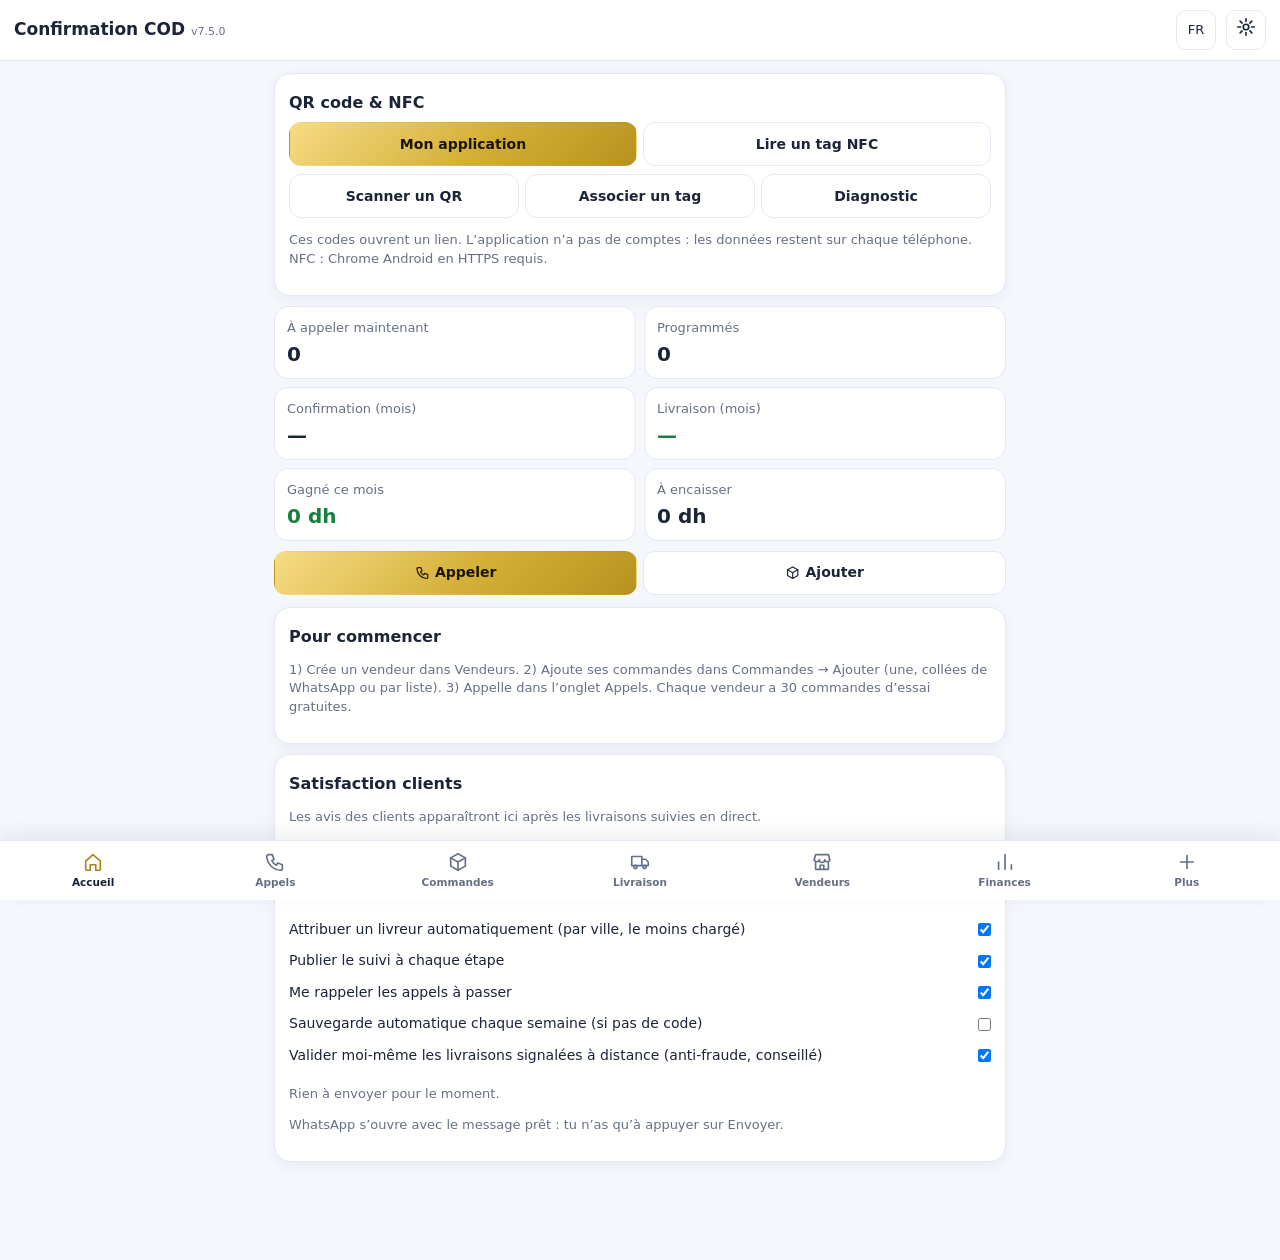
==== commit 729a2d7a: "Add files via upload" ====
--- a/index.html
+++ b/index.html
@@ -6,2014 +6,10 @@
 <meta name="theme-color" content="#14213d">
 <link rel="icon" href="icon-192.png">
 <link rel="apple-touch-icon" href="icon-192.png">
-<style>
-:root{--bg:#f4f7fc;--card:#fff;--tx:#1b2438;--mut:#667085;--br:#e3e8f2;--ac:#14213d;--gold:#d4af37;--gold2:#f6dc85;--ok:#15803d;--okbg:#e3f6ea;--ko:#b42318;--kobg:#fdeaea;--wa:#8a6a12;--wabg:#fff4d6;--in:#fbfcff}
-@media (prefers-color-scheme:dark){:root{--bg:#0b0f1a;--card:#121a2b;--tx:#eef1f7;--mut:#9aa6bd;--br:#25304a;--ac:#f6dc85;--ok:#5fe3a1;--okbg:#0f3a2a;--ko:#ff9a9a;--kobg:#4a1717;--wa:#f4d77a;--wabg:#3b2f0a;--in:#0e1524}}
-*{box-sizing:border-box}
-html,body{margin:0}
-body{background:var(--bg);color:var(--tx);font:15px/1.4 -apple-system,"Segoe UI",system-ui,Roboto,Arial,sans-serif;padding:0 0 calc(76px + env(safe-area-inset-bottom,0px));-webkit-font-smoothing:antialiased}
-header{position:sticky;top:0;z-index:20;display:flex;align-items:center;gap:10px;padding:calc(10px + env(safe-area-inset-top,0px)) 14px 10px;background:var(--card);border-bottom:1px solid var(--br)}
-header h1{flex:1;margin:0;font-size:17px;color:var(--tx)}
-header h1 small{color:var(--mut);font-weight:400;font-size:11px}
-header button{border:1px solid var(--br);background:var(--card);color:var(--tx);border-radius:10px;min-width:40px;min-height:40px;font:inherit;font-size:13px;cursor:pointer}
-#app{max-width:760px;margin:0 auto;padding:12px 14px}
-h2{font-size:16px;margin:4px 0 8px}
-.mut{color:var(--mut);font-size:13px}
-.card{background:var(--card);border:1px solid var(--br);border-radius:16px;padding:14px;margin-bottom:10px;box-shadow:0 4px 16px rgba(20,33,61,.05)}
-.row{display:flex;justify-content:space-between;align-items:center;gap:8px}
-.tag{font-size:12px;background:var(--wabg);color:var(--wa);padding:2px 9px;border-radius:99px;white-space:nowrap}
-.tag.ok{background:var(--okbg);color:var(--ok)}.tag.ko{background:var(--kobg);color:var(--ko)}
-.btns{display:flex;gap:6px;margin-top:8px;flex-wrap:wrap}
-.b{flex:1;min-width:84px;min-height:44px;text-align:center;text-decoration:none;display:inline-flex;align-items:center;justify-content:center;gap:5px;border:1px solid var(--br);background:var(--card);color:var(--tx);border-radius:12px;padding:8px 8px;font:inherit;font-size:14px;font-weight:600;cursor:pointer;touch-action:manipulation}
-.b.ok{background:var(--okbg);color:var(--ok);border-color:transparent}.b.ko{background:var(--kobg);color:var(--ko);border-color:transparent}.b.wa{background:var(--wabg);color:var(--wa);border-color:transparent}
-.b.pri{background:linear-gradient(135deg,var(--gold2),var(--gold) 55%,#b8921f);color:#1a1405;border-color:transparent}
-.b.sm{min-height:36px;font-size:13px;min-width:60px}
-.b.full{width:100%;flex:none}
-input,select,textarea{width:100%;font:inherit;font-size:16px;min-height:44px;padding:10px;border:1px solid var(--br);border-radius:12px;background:var(--in);color:var(--tx);margin:3px 0 8px}
-textarea{min-height:90px}
-label{font-size:13px;color:var(--mut)}
-input:focus,select:focus,textarea:focus{outline:2px solid var(--gold);border-color:transparent}
-.grid{display:grid;grid-template-columns:1fr 1fr;gap:8px;margin-bottom:10px}
-.kpi{background:var(--card);border:1px solid var(--br);border-radius:14px;padding:10px 12px}
-.kpi b{display:block;font-size:20px;margin-top:2px}
-.kpi.g b{color:var(--ok)}.kpi.r b{color:var(--ko)}
-.msg{background:var(--okbg);color:var(--ok);padding:9px 12px;border-radius:12px;margin-bottom:10px}
-.msg.err{background:var(--kobg);color:var(--ko)}
-.alert{background:var(--wabg);color:var(--wa);padding:9px 12px;border-radius:12px;margin-bottom:8px;font-size:14px}
-.chips{display:flex;gap:6px;overflow-x:auto;margin:6px 0 10px;scrollbar-width:none}
-.chip{flex:0 0 auto;border:1px solid var(--br);background:var(--card);color:var(--tx);border-radius:99px;padding:8px 14px;font:inherit;font-size:13px;font-weight:600;cursor:pointer;min-height:38px}
-.chip.on{background:var(--ac);border-color:var(--ac);color:var(--card)}
-.wrap{overflow-x:auto}
-table{border-collapse:collapse;width:100%;font-size:13px}
-td,th{padding:7px 6px;border-bottom:1px solid var(--br);text-align:left;white-space:nowrap}
-th{color:var(--mut);font-size:11.5px;text-transform:uppercase;letter-spacing:.4px}
-td.n,th.n{text-align:right}
-.s-Confirmé{color:var(--ok)}.s-Annulé,.s-Refusé{color:var(--ko)}.s-Injoignable{color:var(--wa)}
-.stp{display:flex;gap:4px;margin:10px 0}.st{flex:1;text-align:center;font-size:11px;color:var(--mut);line-height:1.2}
-.st i{display:flex;width:26px;height:26px;margin:0 auto 4px;border-radius:50%;background:var(--br);align-items:center;justify-content:center;font-style:normal;font-weight:700;color:var(--tx)}
-.st.on{color:var(--tx)}.st.on i{background:linear-gradient(135deg,var(--gold2),#a98319);color:#111}
-nav{position:fixed;left:0;right:0;bottom:0;z-index:30;display:flex;background:var(--card);border-top:1px solid var(--br);padding:4px 2px calc(4px + env(safe-area-inset-bottom,0px));box-shadow:0 -6px 20px rgba(20,33,61,.07)}
-nav button{flex:1;position:relative;border:0;background:none;color:var(--mut);font:inherit;font-size:10.5px;font-weight:600;padding:6px 0;display:flex;flex-direction:column;align-items:center;gap:2px;cursor:pointer;min-height:48px}
-nav button.on{color:var(--ac)}
-nav button.on .i{color:#a98319}
-nav .bd{position:absolute;top:2px;left:calc(50% + 6px);background:#dc2626;color:#fff;font-size:10px;border-radius:99px;padding:1px 5px;min-width:16px}
-.i{width:22px;height:22px;stroke:currentColor;fill:none;stroke-width:1.8;stroke-linecap:round;stroke-linejoin:round}
-.i.s{width:1.1em;height:1.1em;vertical-align:-.18em}
-.vc{cursor:pointer}
-.lock{max-width:340px;margin:12vh auto 0}
-.inv{background:#fff;color:#111;border-radius:12px;padding:18px}.inv td,.inv th{color:#111}
-@media print{header,nav,.noprint{display:none!important}body{background:#fff;padding:0}#app{max-width:none;padding:0}.inv{box-shadow:none;border:0}}
-[dir=rtl] td,[dir=rtl] th{text-align:right}[dir=rtl] td.n,[dir=rtl] th.n{text-align:left}
-
-.grid3{display:grid;grid-template-columns:repeat(3,1fr);gap:8px;margin-bottom:10px}
-.g4{display:grid;grid-template-columns:repeat(4,1fr);gap:6px;margin:10px 0}.g4 .kpi{padding:8px 4px;text-align:center}.g4 .kpi span{font-size:10px}.g4 .kpi b{font-size:18px}
-.kpi.okk b{color:var(--ok)}.kpi.kok b{color:var(--ko)}
-.pg{display:grid;grid-template-columns:repeat(auto-fill,minmax(150px,1fr));gap:10px;margin-bottom:10px}
-.pc{position:relative;background:var(--card);border:1px solid var(--br);border-radius:16px;overflow:hidden}
-.pc>img,.pc .ph{width:100%;aspect-ratio:1;object-fit:cover;display:flex;align-items:center;justify-content:center;color:var(--mut);background:var(--in)}
-.pc .ph .i{width:34px;height:34px}
-.pb{padding:8px}.pn{font-size:13px;overflow:hidden;text-overflow:ellipsis;white-space:nowrap}.px{color:var(--wa);font-weight:700;margin:2px 0}
-.pb .b{min-width:0;padding:8px 4px}
-.pc .bd{position:absolute;top:6px;left:6px;background:#dc2626;color:#fff;font-size:11px;font-weight:700;padding:2px 6px;border-radius:6px}
-.old{color:var(--mut);text-decoration:line-through;font-size:12px;font-weight:400;margin-left:6px}
-.big{width:100%;aspect-ratio:1;object-fit:cover;border-radius:14px;display:block}
-.th{display:flex;gap:6px;margin:8px 0}.th img{width:56px;height:56px;object-fit:cover;border-radius:10px;border:2px solid transparent;cursor:pointer}.th img.on{border-color:var(--gold)}
-.cover{height:84px;border-radius:16px 16px 0 0;background:linear-gradient(120deg,#0b1f5c,#1d4ed8 55%,#d4af37)}
-.vhead{display:flex;gap:12px;align-items:flex-end;margin:-44px 12px 10px}
-.av{border-radius:50%;object-fit:cover;background:linear-gradient(145deg,#f6dc85,#a98319);color:#1a1405;font-weight:700;display:flex;align-items:center;justify-content:center;border:3px solid var(--card);flex:0 0 auto}
-.vc{display:flex;gap:12px;align-items:center;cursor:pointer}.vc .av{border-width:2px}.vi{min-width:0;flex:1}
-.map3d{perspective:900px;overflow:hidden;position:relative;max-width:560px;margin:0 auto}
-.map3d svg{display:block;width:100%;max-height:68vh;margin:-34px 0 -10px;transform:rotateX(38deg);transform-origin:50% 55%;filter:drop-shadow(0 22px 16px rgba(0,0,0,.65))}
-.map3d.flat svg{transform:none;margin:0}
-.mctl{position:absolute;right:6px;top:6px;display:flex;flex-direction:column;gap:6px;z-index:2}
-.mctl button{min-width:36px;height:36px;border-radius:10px;border:1px solid rgba(212,175,55,.5);background:rgba(10,15,29,.88);color:#f6dc85;font:inherit;font-size:18px;cursor:pointer}.mctl button:last-child{font-size:11px;padding:0 8px}
-.lslot{margin:8px 0}.lmap{height:min(64vh,520px);min-height:340px;border-radius:16px;overflow:hidden;border:1px solid var(--br);position:relative;z-index:0;isolation:isolate}
-.lpin{position:relative}.lpin .pin{width:18px;height:18px;border-radius:50% 50% 50% 0;transform:rotate(-45deg);border:2px solid #fff;box-shadow:0 2px 6px rgba(0,0,0,.45);margin:-20px 0 0 -9px}
-.lpin span{position:absolute;left:12px;top:-30px;white-space:nowrap;background:#fff;border:1px solid #e3e8f2;border-radius:8px;padding:2px 7px;font:700 11px system-ui,sans-serif;color:#14213d;box-shadow:0 1px 5px rgba(0,0,0,.25)}
-.lsc{background:none;border:0;filter:drop-shadow(0 3px 4px rgba(0,0,0,.35))}.lbtns .b{min-width:130px}
-.pbar{height:8px;border-radius:99px;background:var(--br);overflow:hidden;margin:8px 0}.pbar i{display:block;height:100%;background:linear-gradient(90deg,#f6dc85,#d4af37)}.live{color:var(--ok);font-size:12px}
-.calc{max-width:360px;background:#000;border-radius:30px;padding:14px;margin:0 auto;border:1px solid rgba(212,175,55,.3)}
-.cdisp{display:flex;align-items:flex-end;justify-content:flex-end;min-height:104px;padding:10px 8px 14px;color:#fff;font-weight:200;white-space:nowrap;overflow:hidden}
-.ckeys{display:grid;grid-template-columns:repeat(4,1fr);gap:12px}
-.k{aspect-ratio:1;border:0;border-radius:50%;background:#333;color:#fff;font:inherit;font-size:28px;cursor:pointer}.k:active{filter:brightness(1.5)}
-.k.f{background:#a5a5a5;color:#000}.k.o{background:linear-gradient(145deg,#f6dc85,#c9a227);color:#111;font-size:34px}.k.o.act{background:#fff;color:#c9a227}
-.k.z{grid-column:span 2;aspect-ratio:auto;border-radius:999px;text-align:left;padding-left:9%}
-
-@keyframes rise{from{opacity:0;transform:translateY(8px)}to{opacity:1;transform:none}}
-@keyframes pls{0%{box-shadow:0 0 0 0 rgba(212,175,55,.65)}100%{box-shadow:0 0 0 12px rgba(212,175,55,0)}}
-@keyframes shk{20%,60%{transform:translateX(-7px)}40%,80%{transform:translateX(7px)}}
-@keyframes fal{to{transform:translateY(105vh) rotate(540deg)}}
-@keyframes drw{to{stroke-dashoffset:0}}
-@keyframes grw{from{width:0}}
-#app.tin{animation:rise .28s ease-out}
-.b{transition:transform .12s}.b:active{transform:scale(.96)}
-.st.on:not(:has(~.st.on)) i{animation:pls 1.6s infinite}
-.pbar i{animation:grw .9s ease-out}
-.cc{border-color:var(--gold)}
-.code{display:flex;gap:8px;justify-content:center;margin:10px 0}
-.code i{font:700 28px/1 ui-monospace,Menlo,monospace;font-style:normal;background:var(--in);border:1px solid var(--gold);border-radius:12px;padding:12px 0;width:52px;text-align:center}
-.stars{display:flex;gap:6px;justify-content:center;margin:6px 0}
-.stars button{border:0;background:none;font-size:36px;line-height:1;color:var(--br);cursor:pointer;transition:transform .15s,color .15s;min-width:44px;min-height:44px}
-.stars button.on,.stars button:hover{color:var(--gold);transform:scale(1.12)}
-details.fq{border-top:1px solid var(--br);padding:8px 0}details.fq summary{cursor:pointer;font-weight:600;min-height:32px}details.fq p{margin:6px 0 0}
-.cf{position:fixed;top:-16px;width:9px;height:14px;z-index:99;pointer-events:none;animation:fal 2.4s ease-in forwards}
-.tst{position:fixed;left:12px;right:12px;bottom:calc(84px + env(safe-area-inset-bottom,0px));z-index:60;background:var(--ac);color:var(--card);border-radius:14px;padding:12px;text-align:center;animation:rise .25s}
-.shake{animation:shk .4s}
-.chk{stroke:var(--ok);stroke-width:4;fill:none;stroke-linecap:round;stroke-dasharray:60;stroke-dashoffset:60;animation:drw .5s .1s forwards}
-@media(prefers-reduced-motion:reduce){*,*::before,*::after{animation:none!important;transition:none!important}}
-</style></head>
+<link rel="stylesheet" href="styles.css"></head>
 <body>
 <header><h1>Confirmation COD <small id="ver"></small></h1><button id="hl" data-act="lang" aria-label="Langue">FR</button><button data-act="tab" data-v="set" aria-label="Réglages" id="hs"></button></header>
 <div id="app"></div><div id="dl"></div>
 <nav id="nav"></nav>
-<script>
-var CIT=200000,KEY='cod_v4',OLDKEY='cod_v1',VER='7.4.0',IT=200000;
-var DEFTPL='Bonjour 👋 [boutique] a essayé de vous joindre pour confirmer votre commande de [produit]. Répondez OUI pour confirmer, ou dites-nous à quelle heure vous rappeler. Merci !';
-var DEFSCRIPT='1) Se présenter : « Bonjour, je vous appelle de la part de [boutique]. »\n2) Confirmer le produit, la quantité, le prix et la livraison.\n3) Confirmer la ville et l’adresse exacte (quartier, repère).\n4) Proposer un produit complémentaire ou un pack.\n5) Rappeler : paiement à la livraison, merci de préparer le montant.';
-var DEFSET={rc:0,db:'',tiles:'',ckey:'',net:[],deals:[],wallet:[],sim:{cpw:200,tc:70,td:80,nv:5,pa:60,pv:90,q:100},cf:5,bn:6,up:12,trial:30,dth:500,dpc:20,minc:100,phone:'',rib:'',holder:'',insta:'',tpl:DEFTPL,script:DEFSCRIPT,lang:'fr',lastBackup:0};
-var DB=null,K=null,SALT=null,ST=null,seq=0,hiddenAt=0;
-var S={tab:'home',sub:'list',msg:'',err:false,del:'',locked:false,vendor:'',sf:'',q:'',cx:'',edit:'',vsel:'',vform:false,inv:'',csvx:'',lk:null};
-var Q=new URLSearchParams(location.search);
-var AR={'Accueil':'الرئيسية','Appels':'المكالمات','Commandes':'الطلبات','Livraison':'التوصيل','Vendeurs':'البائعون','Finances':'المالية','Réglages':'الإعدادات','Confirmé':'مؤكد','Annulé':'ملغى','Pas de réponse':'لا يجيب','Appeler':'اتصال','Relance':'تذكير','Ajouter':'إضافة','Enregistrer':'حفظ','Supprimer':'حذف','Livré':'تم التسليم','Refusé':'مرفوض','Modifier':'تعديل','Liste':'القائمة','Aucune commande à appeler.':'لا توجد طلبات للاتصال.','Rechercher…':'بحث…','Tous les vendeurs':'كل البائعين','Remis au livreur':'سُلّم للموزع'};
-function T(k){return DB&&DB.set.lang==='ar'&&AR[k]?AR[k]:k}
-var e=function(s){return String(s==null?'':s).replace(/[&<>"']/g,function(c){return {'&':'&amp;','<':'&lt;','>':'&gt;','"':'&quot;',"'":'&#39;'}[c]})};
-var $=function(i){return document.getElementById(i)};
-var uid=function(){return Date.now().toString(36)+Math.random().toString(36).slice(2,6)};
-var today=function(){var d=new Date();return d.getFullYear()+'-'+('0'+(d.getMonth()+1)).slice(-2)+'-'+('0'+d.getDate()).slice(-2)};
-var fm=function(x){return Math.round((+x||0)*10)/10===Math.round(x)?Math.round(x).toLocaleString('fr-FR'):(Math.round((+x||0)*10)/10).toLocaleString('fr-FR')};
-var pct=function(a,b){return b?Math.round(100*a/b)+' %':'—'};
-var r1=function(x){return Math.round(x*10)/10};
-/* ---------- icônes ---------- */
-var ICO={home:'<path d="M4 11l8-7 8 7v9a1 1 0 0 1-1 1h-4v-6h-6v6H5a1 1 0 0 1-1-1z"/>',phone:'<path d="M5 4h4l2 5-2.5 1.5a11 11 0 0 0 5 5L15 13l5 2v4a2 2 0 0 1-2 2A16 16 0 0 1 3 6a2 2 0 0 1 2-2z"/>',box:'<path d="M12 3l8 4.5v9L12 21l-8-4.5v-9L12 3z"/><path d="M4 7.5l8 4.5 8-4.5M12 12v9"/>',truck:'<path d="M3 6h11v10H3zM14 9h4l3 3v4h-7"/><circle cx="7" cy="17.5" r="1.8"/><circle cx="17" cy="17.5" r="1.8"/>',store:'<path d="M3.5 9.5L5 4h14l1.5 5.5"/><path d="M3.5 9.5a2.8 2.8 0 0 0 5.5 0 2.8 2.8 0 0 0 6 0 2.8 2.8 0 0 0 5.5 0"/><path d="M5 12.5V20h14v-7.5"/>',chart:'<path d="M5 20v-8M12 20V4M19 20v-5"/>',gear:'<circle cx="12" cy="12" r="3"/><path d="M12 3v3M12 18v3M3 12h3M18 12h3M5.6 5.6l2.1 2.1M16.3 16.3l2.1 2.1M18.4 5.6l-2.1 2.1M7.7 16.3l-2.1 2.1"/>',chat:'<path d="M21 12a8 8 0 0 1-11.6 7.1L4 20l1-4.5A8 8 0 1 1 21 12z"/>',link:'<path d="M10 14a4 4 0 0 0 5.7 0l3-3a4 4 0 0 0-5.7-5.7l-1 1"/><path d="M14 10a4 4 0 0 0-5.7 0l-3 3a4 4 0 0 0 5.7 5.7l1-1"/>',dl:'<path d="M12 4v11M7.5 10.5L12 15l4.5-4.5M5 19h14"/>'};
-function ico(n,c){return '<svg class="i'+(c?' '+c:'')+'" viewBox="0 0 24 24" aria-hidden="true">'+(ICO[n]||'')+'</svg>'}
-/* ---------- téléphone ---------- */
-function mph(p){var d=String(p||'').replace(/[^\d+]/g,'');if(d[0]==='+')d=d.slice(1);else if(d.indexOf('00')===0)d=d.slice(2);if(d.indexOf('212')===0)d=d.slice(3);else if(d[0]==='0')d=d.slice(1);return /^[5-7]\d{8}$/.test(d)?'0'+d:null}
-function waNum(p){var m=mph(p);return m?'212'+m.slice(1):String(p||'').replace(/\D/g,'')}
-var wa=function(p,t){return 'https://wa.me/'+(p?waNum(p):'')+'?text='+encodeURIComponent(t)};
-var telh=function(p){var m=mph(p);return 'tel:'+(m?'+212'+m.slice(1):e(p))};
-/* ---------- stockage chiffré ---------- */
-var enc=new TextEncoder(),dec=new TextDecoder();
-function b64(u){var s='';for(var i=0;i<u.length;i++)s+=String.fromCharCode(u[i]);return btoa(s)}
-function ub64(s){var a=atob(s),u=new Uint8Array(a.length);for(var i=0;i<a.length;i++)u[i]=a.charCodeAt(i);return u}
-var CRY=!!(window.crypto&&crypto.subtle);
-function dkey(pin,salt,it){return crypto.subtle.importKey('raw',enc.encode(pin),'PBKDF2',false,['deriveKey']).then(function(m){return crypto.subtle.deriveKey({name:'PBKDF2',salt:salt,iterations:it,hash:'SHA-256'},m,{name:'AES-GCM',length:256},false,['encrypt','decrypt'])})}
-var IDB=null;
-function idbOpen(){return new Promise(function(res){try{var r=indexedDB.open('cod4',1);r.onupgradeneeded=function(){r.result.createObjectStore('kv')};r.onsuccess=function(){res(r.result)};r.onerror=function(){res(null)}}catch(x){res(null)}})}
-function storeGet(){return idbOpen().then(function(d){IDB=d;if(!d)return lsGet();return new Promise(function(res){try{var q=d.transaction('kv').objectStore('kv').get('main');q.onsuccess=function(){res(q.result?safeJ(q.result):lsGet())};q.onerror=function(){res(lsGet())}}catch(x){res(lsGet())}})})}
-function lsGet(){try{return safeJ(localStorage.getItem(KEY))}catch(x){return null}}
-function safeJ(s){try{return s?JSON.parse(s):null}catch(x){return null}}
-function storePut(str){
-  if(IDB){try{var tx=IDB.transaction('kv','readwrite');tx.objectStore('kv').put(str,'main');tx.onerror=function(){lsPut(str)};return}catch(x){}}
-  lsPut(str)}
-function lsPut(str){try{localStorage.setItem(KEY,str)}catch(x){S.msg='Mémoire pleine : télécharge une sauvegarde puis supprime d’anciennes données.';S.err=true}}
-function save(){
-  if(!DB)return;
-  if(!K){storePut(JSON.stringify({enc:0,d:DB}));return}
-  var iv=crypto.getRandomValues(new Uint8Array(12)),my=++seq,snap=enc.encode(JSON.stringify(DB));
-  crypto.subtle.encrypt({name:'AES-GCM',iv:iv},K,snap).then(function(ct){if(my!==seq)return;storePut(JSON.stringify({enc:1,it:CIT,salt:b64(SALT),iv:b64(iv),ct:b64(new Uint8Array(ct))}))});
-}
-function fails(){try{return JSON.parse(localStorage.getItem('cod_f')||'{"n":0,"u":0}')}catch(x){return{n:0,u:0}}}
-function lockNow(){if(!K)return;DB=null;K=null;S.locked=true;S.msg='';render()}
-document.addEventListener('visibilitychange',function(){if(document.hidden)hiddenAt=Date.now();else if(K&&hiddenAt&&Date.now()-hiddenAt>300000)lockNow()});
-/* ---------- données ---------- */
-var okImg=function(u){return typeof u==='string'&&(u===''||/^data:image\/(jpeg|png|webp);base64,[A-Za-z0-9+\/=]+$/.test(u))};
-function fix(d){d.set=Object.assign({},DEFSET,d.set||{});d.set.sim=Object.assign({},DEFSET.sim,d.set.sim||{});['orders','vend','pay','cour','bl'].forEach(function(k){d[k]=d[k]||[]});['net','deals','wallet'].forEach(function(k){d.set[k]=d.set[k]||[]});
-  d.vend.forEach(function(v){if(!okImg(v.photo))v.photo='';v.arts=(v.arts||[]).filter(function(a){return a&&typeof a==='object'});v.arts.forEach(function(a){a.price=+a.price||0;a.old=+a.old||0;if(!okImg(a.img))a.img='';a.imgs=(a.imgs||[]).filter(function(u){return okImg(u)&&u})})});return d}
-function migrate(){
-  var d=fix({v:4,orders:[],vend:[],pay:[],cour:[],bl:[],set:{}});
-  var raw=null;try{raw=JSON.parse(localStorage.getItem(OLDKEY)||'null')}catch(x){raw=null}
-  if(!raw)return d;
-  var os=raw.set||{},price=+os.price||12,basis=os.basis==='Confirmé'?'Confirmé':'Livré',fee=+os.fee||0;
-  ['phone','rib','holder','insta','tpl','db','tiles','ckey'].forEach(function(k){if(os[k])d.set[k]=os[k]});
-  d.set.deals=os.deals||[];d.set.wallet=os.wallet||[];d.set.sim=Object.assign({},DEFSET.sim,os.sim||{});
-  d.set.net=(os.net||[]).filter(function(x){return x.type!=='Livreur'});
-  (os.net||[]).filter(function(x){return x.type==='Livreur'}).forEach(function(x){d.cour.push({id:x.id||uid(),name:x.name,phone:x.phone||'',city:x.city||'',price:x.price||0,prod:x.prod||''})});
-  var vm={};
-  (os.vend||[]).forEach(function(v){var n=Object.assign({},v);n.fees=null;n.reg=fee;n.notes=n.notes||'';vm[v.name]=n;
-    if(v.cpaid>0)d.pay.push({id:uid(),vid:n.id,amount:v.cpaid,date:today(),note:'Repris de la v3'});
-    if(v.paid&&fee>0)d.pay.push({id:uid(),vid:n.id,amount:fee,date:v.date||today(),note:'Inscription payée (v3)'});
-    delete n.cpaid;delete n.paid});
-  (raw.orders||[]).forEach(function(o){
-    var vn=o.vendor||'Boutique';
-    if(!vm[vn])vm[vn]={id:uid(),name:vn,phone:'',city:'',insta:'',tiktok:'',fb:'',cat:'',notes:'',ver:false,fees:null,reg:fee,arts:[]};
-    var n=Object.assign({},o,{id:o.id||uid(),date:o.date||today(),ts:Date.now(),vendor:vn,name:o.name||'',phone:mph(o.phone)||o.phone||'',product:o.product||'',address:o.address||'',city:o.city||'',channel:o.channel||'',amount:+o.amount||0,upsell:0,status:o.status||'En attente',attempts:o.attempts||0,delivery:o.delivery||'',courier:o.courier||'',note:'',reason:'',cb:0});
-    if(n.status==='Confirmé'){n.cdate=n.date;n.legacy=1;n.fu=0;n.bd=0;n.fc=basis==='Confirmé'?price:0;n.fd=(basis==='Livré'&&n.delivery==='Livré')?price:0}
-    d.orders.push(n);
-  });
-  Object.keys(vm).forEach(function(k){d.vend.push(vm[k])});
-  d.migrated=true;
-  return d;
-}
-/* ---------- métier ---------- *//* ---------- métier ---------- */
-var vget=function(n){return DB.vend.filter(function(v){return v.name===n})[0]};
-var vid=function(i){return DB.vend.filter(function(v){return v.id===i})[0]};
-function ensureV(n){var v=vget(n);if(!v){v={id:uid(),name:n,phone:'',city:'',insta:'',tiktok:'',fb:'',cat:'',notes:'',ver:false,fees:null,reg:0,arts:[]};DB.vend.push(v)}return v}
-var byId=function(i){return DB.orders.filter(function(o){return o.id===i})[0]};
-var open_=function(o){return o.status==='En attente'||(o.status==='Confirmé'&&!o.delivery||o.status==='Confirmé'&&o.delivery==='En cours')};
-function stage(o){return o.status!=='Confirmé'?0:o.delivery==='Livré'?3:o.delivery==='En cours'?2:1}
-function bad(o){return o.status==='Annulé'||o.status==='Injoignable'||o.delivery==='Refusé'||o.delivery==='Annulé'}
-function stats(l){var c=function(s){return l.filter(function(o){return o.status===s}).length};return{n:l.length,ok:c('Confirmé'),ko:c('Annulé'),un:c('Injoignable'),pe:c('En attente'),liv:l.filter(function(o){return o.status==='Confirmé'&&o.delivery==='Livré'}).length,ref:l.filter(function(o){return o.delivery==='Refusé'}).length}}
-var earned=function(o){return (o.fc||0)+(o.fd||0)+(o.fu||0)};
-function rateOf(v){var x=(v&&v.fees)||{},s=DB.set;return{cf:(x.cf!==''&&x.cf!=null)?+x.cf:s.cf,db:(x.db!==''&&x.db!=null)?+x.db:s.bn}}
-function freeze(o){
-  if(o.fc!==undefined)return;
-  var v=ensureV(o.vendor),r=rateOf(v),s=DB.set,mo=today().slice(0,7);
-  var prev=DB.orders.filter(function(x){return x.vendor===o.vendor&&x.fc!==undefined});
-  var mc=prev.filter(function(x){return (x.cdate||'').slice(0,7)===mo}).length;
-  o.cdate=today();
-  if(prev.length<s.trial){o.tr=1;o.fc=0;o.bd=0}
-  else{var k=mc>=s.dth?1-s.dpc/100:1;o.fc=r1(r.cf*k);o.bd=r1(r.db*k)}
-  o.fu=Math.round((o.upsell||0)*s.up/100);o.fd=0;
-}
-function setStatus(o,s){
-  o.status=s;
-  if(s==='Confirmé'){freeze(o);o.cb=0}
-  else if(s==='En attente'){['fc','bd','fd','fu','tr','cdate'].forEach(function(k){delete o[k]});o.delivery=''}
-  else{if(o.delivery==='Livré'||o.delivery==='En cours')o.delivery='';o.fd=0}
-}
-function setDel(o,d){if(o.status!=='Confirmé')return;o.delivery=d;o.fd=d==='Livré'?(o.bd||0):0}
-function vbal(v){var got=DB.pay.filter(function(p){return p.vid===v.id}).reduce(function(a,p){return a+p.amount},0),ea=DB.orders.filter(function(o){return o.vendor===v.name}).reduce(function(a,o){return a+earned(o)},0)  ;return{got:got,ea:ea,bal:r1(got-ea)}}
-function hist(ph,id){return DB.orders.filter(function(o){return o.phone===ph&&o.id!==id})}
-function risk(o){
-  var h=hist(o.phone,o.id),rf=h.filter(function(x){return x.delivery==='Refusé'}).length,cx=h.filter(function(x){return x.status==='Annulé'&&x.reason==='Fausse commande'}).length,t=[];
-  var bl=DB.bl.indexOf(o.phone)>=0;
-  if(bl)t.push('liste noire');
-  if(rf)t.push(rf+' refus à la livraison');
-  if(cx)t.push(cx+' fausse(s) commande(s)');
-  if(!o.address&&!o.city)t.push('adresse manquante');
-  return{l:(bl||rf>=2||cx>=1)?'high':(rf||!o.address&&!o.city)?'mid':'',t:t};
-}
-function dup(vn,ph,pr){var lim=Date.now()-7*864e5;return DB.orders.some(function(x){return x.phone===ph&&x.vendor===vn&&(open_(x)||(pr&&x.product===pr&&(x.ts||0)>lim))})}
-function addOrder(v,n,p,pr,a,x,force){
-  if(!n)return'noname';
-  var ph=mph(p);if(!ph)return'ph';
-  v=v||'Boutique';
-  if(!force&&dup(v,ph,pr))return'dup';
-  ensureV(v);
-  DB.orders.push(Object.assign({id:uid(),date:today(),ts:Date.now(),vendor:v,name:n,phone:ph,product:pr,address:a,city:'',channel:'',amount:0,upsell:0,status:'En attente',attempts:0,delivery:'',courier:'',note:'',reason:'',cb:0},x||{}));
-  return'ok';
-}
-function report(res){var c={ok:0,ph:0,dup:0,noname:0};res.forEach(function(r){c[r]++});return c.ok+' ajoutée(s)'+(c.ph?', '+c.ph+' numéro(s) invalide(s)':'')+(c.dup?', '+c.dup+' doublon(s) ignoré(s)':'')+(c.noname?', '+c.noname+' sans nom':'')+'.'}
-function tpl(o){return DB.set.tpl.replace(/\[boutique\]/g,o.vendor).replace(/\[produit\]/g,o.product)}
-function callDue(o){return !o.cb||o.cb<=Date.now()}
-function mk(m,t){S.msg=m;S.err=!!t}
-var mb=function(){var h=S.msg?'<div class="msg'+(S.err?' err':'')+'">'+e(S.msg)+'</div>':'';return h};
-/* ---------- vues ---------- */
-function vsel(){return '<select id="vf"><option value="">'+T('Tous les vendeurs')+'</option>'+DB.vend.map(function(v){return '<option'+(v.name===S.vendor?' selected':'')+' value="'+e(v.name)+'">'+e(v.name)+'</option>'}).join('')+'</select>'}
-var vis=function(){return DB.orders.filter(function(o){return !S.vendor||o.vendor===S.vendor})};
-var kp=function(l,v,c){return '<div class="kpi '+(c||'')+'"><span class="mut">'+l+'</span><b>'+v+'</b></div>'};
-function home(){
-  var o=DB.orders,pe=o.filter(function(x){return x.status==='En attente'}),due=pe.filter(callDue),mo=today().slice(0,7);
-  var om=o.filter(function(x){return (x.date||'').slice(0,7)===mo}),s=stats(om),tr=s.n-s.pe;
-  var gm=o.filter(function(x){return (x.cdate||'').slice(0,7)===mo}).reduce(function(a,x){return a+earned(x)},0);
-  var toCollect=0,low=[];DB.vend.forEach(function(v){var b=vbal(v).bal;if(b<0)toCollect-=b;else if(b<DB.set.minc*0.2&&DB.orders.some(function(x){return x.vendor===v.name&&x.status==='Confirmé'}))low.push(v.name)});
-  var al='';
-  if(S.migrated)al+='<div class="alert">Données de la v3 reprises : commandes, vendeurs, livreurs et paiements. Les commissions passées sont figées au tarif d’alors.</div>';
-  if(due.length)al+='<div class="alert">'+due.length+' commande(s) à appeler maintenant.</div>';
-  if(toCollect>0)al+='<div class="alert">'+fm(toCollect)+' dh à encaisser auprès des vendeurs (voir Finances).</div>';
-  if(low.length)al+='<div class="alert">Crédit faible : '+e(low.join(', '))+'.</div>';
-  if(o.length&&Date.now()-(DB.set.lastBackup||0)>7*864e5)al+='<div class="alert">Pas de sauvegarde depuis plus de 7 jours. Réglages → Données → Télécharger.</div>';
-  if(!K&&CRY&&o.length>5)al+='<div class="alert">Tes données ne sont pas chiffrées. Active un code dans Réglages → Sécurité.</div>';
-  return mb()+cbar()+al+'<div class="grid">'+kp('À appeler maintenant',due.length)+kp('Programmés',pe.length-due.length)+kp('Confirmation (mois)',pct(s.ok,tr))+kp('Livraison (mois)',pct(s.liv,s.liv+s.ref),'g')+kp('Gagné ce mois',fm(gm)+' dh','g')+kp('À encaisser',fm(toCollect)+' dh',toCollect>0?'r':'')+'</div>'
-   +'<div class="btns"><button class="b pri" data-act="goto" data-v="calls">'+ico('phone','s')+' Appeler</button><button class="b" data-act="goto" data-v="ord" data-s="add">'+ico('box','s')+' Ajouter</button></div>'
-   +(DB.orders.length?'':'<div class="card" style="margin-top:12px"><h2>Pour commencer</h2><p class="mut">1) Crée un vendeur dans Vendeurs. 2) Ajoute ses commandes dans Commandes → Ajouter (une, collées de WhatsApp ou par liste). 3) Appelle dans l’onglet Appels. Chaque vendeur a 30 commandes d’essai gratuites.</p></div>');
-}
-function ordHead(o,extra){var r=risk(o);return '<div class="row"><b>'+e(o.name)+'</b>'+(extra||'')+'</div>'+(r.l?'<div class="tag '+(r.l==='high'?'ko':'')+'" style="display:inline-block;margin:4px 0">⚠ '+(r.l==='high'?'Risque élevé':'Risque moyen')+' : '+e(r.t.join(', '))+'</div>':'')}
-function calls(){
-  var l=vis().filter(function(o){return o.status==='En attente'}),now=l.filter(callDue),later=l.filter(function(o){return !callDue(o)});
-  now.sort(function(a,b){return (a.cb||a.ts||0)-(b.cb||b.ts||0)});later.sort(function(a,b){return a.cb-b.cb});
-  var h=mb()+vsel();
-  var card=function(o){
-    var ed=S.edit===o.id,cx=S.cx===o.id,v=vget(o.vendor),sc=(DB.set.script||'').replace(/\[boutique\]/g,o.vendor);
-    return '<div class="card">'+ordHead(o,'<span class="tag">Tentative '+Math.min(3,o.attempts+1)+'/3</span>')
-     +'<div class="mut">'+e(o.product)+(o.amount?' · <b>'+fm(o.amount)+' dh</b>':'')+'</div><div class="mut">'+e([o.address,o.city].filter(Boolean).join(', ')||'Adresse non renseignée')+'</div><div class="mut">'+e(o.vendor)+' · '+e(o.phone)+(o.note?' · 📝 '+e(o.note):'')+'</div>'
-     +'<div class="btns"><a class="b pri" href="'+telh(o.phone)+'">'+ico('phone','s')+' '+T('Appeler')+'</a><a class="b" target="_blank" rel="noopener" href="'+wa(o.phone,tpl(o))+'">'+ico('chat','s')+' '+T('Relance')+'</a><button class="b" data-act="edit" data-id="'+o.id+'">'+T('Modifier')+'</button></div>'
-     +(ed?'<div style="margin-top:8px"><label>Adresse</label><input id="e-a" value="'+e(o.address)+'"><label>Ville</label><input id="e-c" list="mc" value="'+e(o.city)+'"><label>Montant à encaisser (dh)</label><input id="e-m" type="number" min="0" inputmode="decimal" value="'+(o.amount||'')+'"><label>Vente additionnelle (dh)</label><input id="e-u" type="number" min="0" inputmode="decimal" value="'+(o.upsell||'')+'"><label>E-mail</label><input id="e-e" type="email" value="'+e(o.email||'')+'"><label>Note</label><input id="e-n" value="'+e(o.note)+'"><div class="btns"><button class="b pri" data-act="esave" data-id="'+o.id+'">'+T('Enregistrer')+'</button><button class="b" data-act="blk" data-id="'+o.id+'">'+(DB.bl.indexOf(o.phone)>=0?'Retirer de la liste noire':'Liste noire')+'</button></div></div>':'')
-     +(cx?'<div style="margin-top:8px"><div class="mut">Motif d’annulation :</div><div class="btns">'+['Trop cher','A changé d’avis','Fausse commande','Déjà reçu / doublon','Adresse hors zone','Autre'].map(function(r){return '<button class="b ko sm" data-act="cxdo" data-id="'+o.id+'" data-v="'+e(r)+'">'+e(r)+'</button>'}).join('')+'</div></div>':'')
-     +'<div class="btns"><button class="b ok" data-act="conf" data-id="'+o.id+'">'+T('Confirmé')+'</button><button class="b ko" data-act="cxopen" data-id="'+o.id+'">'+T('Annulé')+'</button></div>'
-     +'<div class="mut" style="margin-top:8px">'+T('Pas de réponse')+' → rappeler dans :</div><div class="btns"><button class="b wa sm" data-act="try" data-id="'+o.id+'" data-h="1">1 h</button><button class="b wa sm" data-act="try" data-id="'+o.id+'" data-h="3">3 h</button><button class="b wa sm" data-act="try" data-id="'+o.id+'" data-h="24">Demain</button></div>'
-     +'<details style="margin-top:8px"><summary class="mut">Script d’appel</summary><div class="mut" style="white-space:pre-wrap;margin-top:6px">'+e(sc)+'</div></details></div>'};
-  if(!now.length&&!later.length)return h+'<p class="mut">'+T('Aucune commande à appeler.')+'</p>';
-  h+=now.map(card).join('');
-  if(later.length)h+='<h2>Programmés ('+later.length+')</h2>'+later.map(function(o){var d=new Date(o.cb);return '<div class="card"><div class="row"><b>'+e(o.name)+'</b><span class="tag">rappel '+('0'+d.getHours()).slice(-2)+':'+('0'+d.getMinutes()).slice(-2)+(d.toDateString()!==new Date().toDateString()?' demain':'')+'</span></div><div class="mut">'+e(o.product)+' · '+e(o.vendor)+'</div><div class="btns"><button class="b sm" data-act="now" data-id="'+o.id+'">Appeler maintenant</button></div></div>'}).join('');
-  return h;
-}
-function datalist(){return '<datalist id="mc">'+['Casablanca','Rabat','Salé','Fès','Meknès','Marrakech','Tanger','Tétouan','Agadir','Oujda','Kénitra','Mohammedia','El Jadida','Safi','Nador','Béni Mellal','Settat','Khouribga','Taza','Larache','Essaouira','Errachidia','Ouarzazate','Laâyoune','Dakhla','Guelmim','Tiznit','Al Hoceïma'].map(function(c){return '<option value="'+c+'">'}).join('')+'</datalist>'}
-function ordv(){
-  var tabs='<div class="chips"><button class="chip'+(S.sub==='list'?' on':'')+'" data-act="sub" data-v="list">'+T('Liste')+'</button><button class="chip'+(S.sub==='add'?' on':'')+'" data-act="sub" data-v="add">'+T('Ajouter')+'</button></div>';
-  return mb()+tabs+(S.sub==='add'?addv():listv());
-}
-function addv(){
-  return '<div class="card"><h2>Une commande</h2><label>Vendeur</label><input id="f-v" list="vl" value="'+e(S.lastV||S.vendor)+'" placeholder="Nom de la boutique"><datalist id="vl">'+DB.vend.map(function(v){return '<option value="'+e(v.name)+'">'}).join('')+'</datalist>'
-   +'<label>Nom du client</label><input id="f-n" autocomplete="off"><label>Téléphone (06… ou 07…)</label><input id="f-p" inputmode="tel" placeholder="0612345678"><label>Produit</label><input id="f-pr"><label>Adresse</label><input id="f-a"><label>Ville</label><input id="f-c" list="mc"><label>E-mail du client (facultatif, pour les notifications)</label><input id="f-e" type="email" inputmode="email"><label>Montant à encaisser (dh)</label><input id="f-m" type="number" min="0" inputmode="decimal"><label>Canal de vente</label><select id="f-ch"><option value="">—</option><option>Instagram</option><option>TikTok</option><option>Facebook</option><option>WhatsApp</option><option>Autre</option></select>'
-   +'<label><input id="f-force" type="checkbox" style="width:auto;min-height:0;margin-right:6px">Ajouter même si le numéro existe déjà</label><button class="b pri full" data-act="add">'+T('Ajouter')+'</button></div>'
-   +'<div class="card"><h2>Coller des commandes WhatsApp</h2><p class="mut">Colle le message du client (« NOUVELLE COMMANDE… »). Plusieurs messages d’un coup sont acceptés.</p><textarea id="f-paste"></textarea><button class="b pri full" data-act="paste">Ajouter depuis le message</button></div>'
-   +'<div class="card"><h2>Liste ou fichier</h2><p class="mut">Une commande par ligne : nom, téléphone, produit, adresse, ville, montant. Tu peux coller depuis Excel ou Google Sheets, ou choisir un fichier CSV. Le vendeur est celui du champ ci-dessus.</p><textarea id="f-bulk" placeholder="Karim B., 0612345678, T-shirt noir M, Maarif, Casablanca, 199"></textarea><button class="b pri full" data-act="bulk">Ajouter la liste</button><label style="display:block;margin-top:8px">Ou un fichier CSV</label><input type="file" id="f-file" accept=".csv,.txt,text/csv"></div>';
-}
-function parseBulk(txt,v){
-  var res=[],lines=txt.split(/\r?\n/).filter(function(x){return x.trim()});
-  lines.forEach(function(ln,i){var q=ln.split(/[,;\t]/).map(function(x){return x.trim().replace(/^"|"$/g,'')});if(i===0&&q.length>1&&!mph(q[1])&&/nom|name/i.test(q[0]))return;res.push(addOrder(v,q[0],q[1],q[2]||'',q[3]||'',{city:q[4]||'',amount:parseFloat(q[5])||0}))});
-  return res;
-}
-function parseOrders(txt){
-  var res=[];
-  txt.split(/NOUVELLE COMMANDE/i).forEach(function(p,i){
-    if(i===0&&!/nom\s*[:：]/i.test(p))return;
-    var f=function(re){var m=p.match(new RegExp('^\\s*(?:'+re+')\\s*[:：]\\s*(.+)$','im'));return m?m[1].trim():''};
-    var n=f('nom'),ph=f('t\\S*l\\S*phone|tel'),pr=f('produit'),q=parseInt(f('quantit\\S*'))||1;
-    if(n||ph)res.push(addOrder(f('vendeur'),n,ph,pr+(q>1?' ×'+q:''),f('adresse'),{city:f('ville')}))
-  });
-  return res;
-}
-function listv(){
-  var l=vis().slice().reverse(),q=(S.q||'').toLowerCase();
-  if(S.sf)l=l.filter(function(o){return o.status===S.sf});
-  if(q)l=l.filter(function(o){return (o.name+' '+o.phone+' '+o.product+' '+o.city+' '+o.vendor).toLowerCase().indexOf(q)>=0});
-  var h=vsel()+'<select id="sf"><option value="">Tous les statuts</option>'+['En attente','Confirmé','Annulé','Injoignable'].map(function(x){return '<option'+(S.sf===x?' selected':'')+'>'+x+'</option>'}).join('')+'</select><input id="q" placeholder="'+T('Rechercher…')+'" value="'+e(S.q)+'">';
-  if(!l.length)return h+'<p class="mut">Aucune commande.</p>';
-  return h+'<p class="mut">'+l.length+' commande(s)'+(l.length>60?' · 60 dernières affichées':'')+'</p>'+l.slice(0,60).map(function(o){
-    var sel=function(k,opts,lab){return '<select data-'+k+'="1" data-id="'+o.id+'">'+opts.map(function(x){return '<option'+(o[k==='st'?'status':'delivery']===x?' selected':'')+' value="'+x+'">'+(lab&&x===''?lab:x)+'</option>'}).join('')+'</select>'};
-    return '<div class="card">'+ordHead(o,'<span class="s-'+o.status+'">'+e(o.status)+'</span>')+'<div class="mut">'+e(o.vendor)+' · '+e(o.product)+(o.amount?' · '+fm(o.amount)+' dh':'')+(o.city?' · '+e(o.city):'')+(o.channel?' · '+e(o.channel):'')+' · '+e(o.date)+'</div><div class="mut">'+e(o.name)+' · '+e(o.phone)+(o.reason?' · motif : '+e(o.reason):'')+'</div>'
-     +sel('st',['En attente','Confirmé','Annulé','Injoignable'])+(o.status==='Confirmé'?sel('dl',['','En cours','Livré','Refusé'],'Livraison : —'):'')
-     +(earned(o)?'<div class="mut">Commission : '+fm(earned(o))+' dh'+(o.tr?' (essai gratuit)':'')+(o.legacy?' (ancien tarif)':'')+'</div>':'')
-     +'<div class="btns">'+(o.status==='Confirmé'?'<button class="b sm" data-act="qrs" data-k="l" data-id="'+o.id+'">QR colis</button><button class="b sm" data-act="tagp" data-t="or" data-id="'+o.id+'">Tag NFC</button>':'')+'<button class="b sm" data-act="del" data-id="'+o.id+'">'+(S.del===o.id?'Confirmer la suppression ?':T('Supprimer'))+'</button></div></div>'}).join('');
-}
-var STL=['À valider','Confirmée','En cours de livraison','Livrée'];
-function stepper(n){return '<div class="stp">'+STV.map(function(t,i){return '<div class="st'+(i<=n?' on':'')+'"><i>'+(i<n?'✓':i+1)+'</i>'+t+'</div>'}).join('')+'</div>'}
-function nmsg0(o){return ''}
-function ratesTxt(v){var r=rateOf(v);return r.cf+' dh à la confirmation + '+r.db+' dh si livrée'}
-function vendv(){
-  if(S.inv){var iv=vid(S.inv);if(iv)return invoice(iv);S.inv=''}
-  if(S.vsel){var x=vid(S.vsel);if(x)return fiche(x);S.vsel=''}
-  var h=mb()+'<button class="b pri full" data-act="vnew">'+(S.vform?'Fermer':'+ Ajouter un vendeur')+'</button>';
-  if(S.vform)h+='<div class="card" style="margin-top:10px"><h2>Nouveau vendeur</h2><label>Boutique</label><input id="v-n"><label>Téléphone / WhatsApp</label><input id="v-p" inputmode="tel"><label>Ville</label><input id="v-c" list="mc"><label>Instagram (pseudo)</label><input id="v-i"><button class="b pri full" data-act="vadd">Créer la fiche</button></div>';
-  if(!DB.vend.length)return h+'<p class="mut">Aucun vendeur. Crée une fiche pour commencer.</p>';
-  return h+DB.vend.map(function(v){var b=vbal(v),n=DB.orders.filter(function(o){return o.vendor===v.name}).length;
-    return '<div class="card vc" data-act="vopen" data-id="'+v.id+'">'+avatar(v,52)+'<div class="vi"><div class="row"><b>'+e(v.name)+(v.ver?' ✔':'')+'</b><span class="tag '+(b.bal<0?'ko':'ok')+'">'+(b.bal<0?'dû '+fm(-b.bal):'crédit '+fm(b.bal))+' dh</span></div><div class="mut">'+e([v.cat,v.city].filter(Boolean).join(' · ')||v.phone||'')+'</div><div class="mut">'+n+' commande(s) · '+(v.arts||[]).length+' article(s) · '+e(ratesTxt(v))+'</div></div></div>'}).join('');
-}
-var VF=[['name','Boutique'],['resp','Responsable (prénom et nom)'],['phone','Téléphone / WhatsApp'],['email','E-mail'],['city','Ville'],['addr','Adresse'],['cat','Catégorie (mode, beauté, high-tech…)'],['insta','Instagram (pseudo)'],['tiktok','TikTok (pseudo)'],['fb','Page Facebook ou Marketplace (lien)'],['site','Autre lien (Jumia, site…)'],['zones','Villes desservies'],['ice','ICE / RC (société)'],['rib','RIB (reversement)']];
-function fiche(v){
-  v.arts=v.arts||[];
-  var b=vbal(v),os=DB.orders.filter(function(o){return o.vendor===v.name}),s=stats(os),ps=DB.pay.filter(function(p){return p.vid===v.id}).slice().reverse(),tn=DB.orders.filter(function(o){return o.vendor===v.name&&o.fc!==undefined}).length;
-  var lk=S.lk&&S.lk.id===v.id?'<div class="card"><h2>Lien de commande</h2><p class="mut">À mettre dans la bio Instagram, TikTok ou Facebook. Le client t’envoie sa commande sur WhatsApp.</p><textarea id="lk" readonly>'+e(S.lk.url)+'</textarea><div class="btns"><button class="b pri" data-act="lcopy">Copier</button><button class="b" data-act="qrs" data-k="lk">QR code</button><a class="b" target="_blank" rel="noopener" href="'+wa(v.phone,'Voici ton lien de commande à mettre dans ta bio Instagram, TikTok ou Facebook : '+S.lk.url)+'">'+ico('chat','s')+' Envoyer au vendeur</a></div></div>':'';
-  var h=mb()+'<button class="b full" data-act="vback" style="margin-bottom:10px">← Tous les vendeurs</button><div class="cover"></div><div class="vhead">'+avatar(v,88)+'<div><h2 style="margin:0">'+e(v.name)+'</h2><div class="mut">'+e([v.resp,v.city,v.cat].filter(Boolean).join(' · '))+'</div>'+(v.ver?'<span class="tag ok">✔ Vérifié</span>':'')+'</div></div>';
-  h+=vlinks(v)+'<div class="btns"><button class="b pri" data-act="pnew" data-id="'+v.id+'">'+ico('camera')+' Ajouter un produit avec photo</button><button class="b pri" data-act="vlink" data-id="'+v.id+'">'+ico('link','s')+' Lien de commande</button></div>'+lk;
-  h+='<div class="grid" style="margin-top:10px">'+kp('Commandes',s.n)+kp('Confirmées',pct(s.ok,s.n-s.pe))+kp('Livrées',pct(s.liv,s.liv+s.ref))+kp(b.bal<0?'Dû par le vendeur':'Crédit restant',fm(Math.abs(b.bal))+' dh',b.bal<0?'r':'g')+'</div>'
-   +'<div class="mut">Essai gratuit : '+Math.max(0,DB.set.trial-tn)+' commande(s) restante(s) · Tarif : '+e(ratesTxt(v))+(DB.set.rc&&os.some(function(o){return o.delivery==='Refusé'})?' · '+os.filter(function(o){return o.delivery==='Refusé'}).length+' colis refusé(s) = '+fm(os.filter(function(o){return o.delivery==='Refusé'}).length*DB.set.rc)+' dh perdus':'')+'</div>';
-  h+='<div class="card" style="margin-top:10px"><h2>Paiements reçus</h2><p class="mut">Le vendeur paie à l’avance (crédit) ou après relevé. Chaque commande consomme son crédit automatiquement.</p><label>Montant reçu (dh)</label><input id="p-a" type="number" min="0" inputmode="decimal" placeholder="'+(b.bal<0?Math.ceil(-b.bal):DB.set.minc)+'"><label>Note (virement, espèces…)</label><input id="p-n"><button class="b pri full" data-act="padd" data-id="'+v.id+'">Enregistrer le paiement</button>'
-   +(ps.length?'<div class="wrap"><table><tr><th>Date</th><th class="n">Montant</th><th>Note</th><th></th></tr>'+ps.map(function(p){return '<tr><td>'+e(p.date)+'</td><td class="n">'+fm(p.amount)+' dh</td><td>'+e(p.note||'')+'</td><td><button class="b sm" data-act="pdel" data-id="'+p.id+'">'+(S.del===p.id?'Sûr ?':'✕')+'</button></td></tr>'}).join('')+'</table></div>':'')+'</div>'
-   +'<div class="btns"><a class="b" target="_blank" rel="noopener" href="'+wa(v.phone,statement(v))+'">'+ico('chat','s')+' Relevé</a><a class="b" target="_blank" rel="noopener" href="'+wa(v.phone,repV(v))+'">'+ico('chat','s')+' Bilan</a><button class="b" data-act="inv" data-id="'+v.id+'">Facture / PDF</button></div>';
-  h+='<div class="card" style="margin-top:10px"><h2>Articles ('+v.arts.length+')</h2><div class="pg">'+v.arts.map(function(a){var im=(a.imgs&&a.imgs[0])||a.img;return '<div class="pc">'+(im?'<img src="'+im+'" alt="">':'<div class="ph">'+ico('image')+'</div>')+'<div class="pb"><div class="pn">'+e(a.name)+'</div><div class="px">'+a.price+' dh</div><div class="btns"><button class="b" data-act="vlink" data-id="'+v.id+'" data-p="'+e(a.name)+'">'+ico('link')+'</button><button class="b" data-act="adel" data-id="'+a.id+'">'+(S.del===a.id?'Sûr ?':'✕')+'</button></div></div></div>'}).join('')+'</div>'
-   +'<h2>Ajouter un article</h2><label>Nom</label><input id="a-n"><label>Prix (dh)</label><input id="a-p" type="number" min="0"><label>Description</label><input id="a-d"><label>Photo</label><input id="a-f" type="file" accept="image/*"><button class="b pri full" data-act="vart">Ajouter l’article</button></div>';
-  h+='<div class="card"><h2>Photo de profil</h2><input type="file" accept="image/*" data-photo="profile">'+(v.photo?'<button class="b full" data-act="vphdel">Retirer la photo</button>':'')+'</div>';
-  h+='<div class="card"><h2>Informations</h2>'+VF.map(function(f){return '<label>'+f[1]+'</label><input data-vf="'+f[0]+'"'+(f[0]==='city'?' list="mc"':'')+(f[0]==='reg'?' type="number" min="0"':'')+' value="'+e(v[f[0]]||'')+'">'}).join('')+'<label>Présentation</label><textarea data-vf="desc">'+e(v.desc||'')+'</textarea><label>Notes privées</label><textarea data-vf="notes">'+e(v.notes||'')+'</textarea></div>';
-  h+='<div class="card"><h2>Tarif spécial (facultatif)</h2><p class="mut">Laisse vide pour utiliser le tarif général ('+DB.set.cf+' + '+DB.set.bn+' dh). Le tarif est figé sur chaque commande au moment où elle est confirmée.</p><label>Par commande confirmée (dh)</label><input type="number" min="0" step="0.5" data-vfee="cf" value="'+((v.fees&&v.fees.cf!=null&&v.fees.cf!=='')?v.fees.cf:'')+'"><label>Bonus si livrée (dh)</label><input type="number" min="0" step="0.5" data-vfee="db" value="'+((v.fees&&v.fees.db!=null&&v.fees.db!=='')?v.fees.db:'')+'"></div>';
-  return h+'<div class="btns"><button class="b" data-act="vver" data-id="'+v.id+'">'+(v.ver?'Retirer le badge Vérifié':'Marquer comme vérifié')+'</button><button class="b ko" data-act="vdel" data-id="'+v.id+'">'+(S.del===v.id?'Confirmer la suppression ?':'Supprimer le vendeur')+'</button></div>';
-}
-function repV(v){var s=stats(DB.orders.filter(function(o){return o.vendor===v.name}));return 'Bilan '+v.name+' : '+s.n+' commandes, '+s.ok+' confirmées ('+pct(s.ok,s.n-s.pe)+'), '+s.liv+' livrées, '+s.ref+' refusées, '+s.ko+' annulées, '+s.un+' injoignables.'}
-function statement(v){
-  var b=vbal(v),os=DB.orders.filter(function(o){return o.vendor===v.name&&earned(o)>0}),c=os.reduce(function(a,o){return a+((o.fc||0)>0||o.fu?1:0)},0),d=os.filter(function(o){return o.fd>0}).length;
-  return 'Bonjour '+v.name+', relevé : '+os.length+' commande(s) facturée(s) ('+d+' livrée(s)). Total : '+fm(b.ea)+' dh. Reçu : '+fm(b.got)+' dh. '+(b.bal<0?'Reste à régler : '+fm(-b.bal)+' dh.':'Crédit restant : '+fm(b.bal)+' dh.')+(b.bal<0&&DB.set.rib?' Virement : '+(DB.set.holder||'')+' RIB '+DB.set.rib+'.':'')+' Merci !';
-}
-function invoice(v){
-  var b=vbal(v),os=DB.orders.filter(function(o){return o.vendor===v.name&&earned(o)>0}).sort(function(a,c){return (a.cdate||a.date)<(c.cdate||c.date)?-1:1});
-  return '<div class="btns noprint"><button class="b full" data-act="invback">← Retour</button><button class="b pri full" data-act="print">Imprimer / enregistrer en PDF</button></div><div class="inv" style="margin-top:10px"><h2>Relevé de commissions</h2><div>'+e(DB.set.holder||'Confirmation COD')+(DB.set.phone?' · '+e(DB.set.phone):'')+'</div><div>Vendeur : <b>'+e(v.name)+'</b> · Édité le '+today()+'</div><div class="wrap" style="margin-top:10px"><table><tr><th>Date</th><th>Client</th><th>Produit</th><th class="n">Confirm.</th><th class="n">Livraison</th><th class="n">Vente add.</th><th class="n">Total</th></tr>'
-   +os.map(function(o){return '<tr><td>'+e(o.cdate||o.date)+'</td><td>'+e(o.name.split(' ')[0])+'</td><td>'+e(o.product)+(o.tr?' (essai)':'')+'</td><td class="n">'+fm(o.fc||0)+'</td><td class="n">'+fm(o.fd||0)+'</td><td class="n">'+fm(o.fu||0)+'</td><td class="n">'+fm(earned(o))+'</td></tr>'}).join('')
-   +'<tr><th colspan="6">Total facturé</th><th class="n">'+fm(b.ea)+' dh</th></tr><tr><th colspan="6">Paiements reçus</th><th class="n">'+fm(b.got)+' dh</th></tr><tr><th colspan="6">'+(b.bal<0?'Reste à payer':'Crédit restant')+'</th><th class="n">'+fm(Math.abs(b.bal))+' dh</th></tr></table></div>'+(b.bal<0&&DB.set.rib?'<p>Virement : '+e(DB.set.holder||'')+' · RIB '+e(DB.set.rib)+'</p>':'')+'</div>';
-}
-function grp(k){var m={};DB.orders.forEach(function(o){var key=o[k]||'Non renseigné';(m[key]=m[key]||[]).push(o)});return Object.keys(m).map(function(n){var s=stats(m[n]);return{n:n,t:s.n,ok:s.ok,tr:s.n-s.pe,liv:s.liv,ref:s.ref}}).sort(function(a,b){return b.t-a.t})}
-function gtab(t,k){return '<div class="card"><h2>'+t+'</h2><div class="wrap"><table><tr><th></th><th class="n">Cmd</th><th class="n">Confirm.</th><th class="n">Livraison</th></tr>'+grp(k).map(function(g){return '<tr><td>'+e(g.n)+'</td><td class="n">'+g.t+'</td><td class="n">'+pct(g.ok,g.tr)+'</td><td class="n">'+pct(g.liv,g.liv+g.ref)+'</td></tr>'}).join('')+'</table></div></div>'}
-function finv(){
-  var tot=0,got=0,col=0;
-  var rows=DB.vend.map(function(v){var b=vbal(v),s=stats(DB.orders.filter(function(o){return o.vendor===v.name}));tot+=b.ea;got+=b.got;if(b.bal<0)col-=b.bal;return '<tr><td>'+e(v.name)+'</td><td class="n">'+s.n+'</td><td class="n">'+pct(s.ok,s.n-s.pe)+'</td><td class="n">'+pct(s.liv,s.liv+s.ref)+'</td><td class="n">'+fm(b.ea)+'</td><td class="n">'+fm(b.got)+'</td><td class="n"><b class="'+(b.bal<0?'s-Annulé':'s-Confirmé')+'">'+fm(b.bal)+'</b></td></tr>'}).join('');
-  var cn=DB.cour.map(function(c){var s=stats(DB.orders.filter(function(o){return o.courier===c.name}));return '<tr><td>'+e(c.name)+'</td><td class="n">'+s.n+'</td><td class="n">'+s.liv+'</td><td class="n">'+s.ref+'</td><td class="n">'+pct(s.liv,s.liv+s.ref)+'</td></tr>'}).join('');
-  return mb()+'<div class="grid">'+kp('Total gagné',fm(tot)+' dh','g')+kp('Déjà reçu',fm(got)+' dh')+kp('À encaisser',fm(col)+' dh',col>0?'r':'')+kp('Commandes',DB.orders.length)+'</div>'
-   +'<div class="card"><h2>Par vendeur</h2><div class="wrap"><table><tr><th>Vendeur</th><th class="n">Cmd</th><th class="n">Confirm.</th><th class="n">Livr.</th><th class="n">Gagné</th><th class="n">Reçu</th><th class="n">Solde</th></tr>'+rows+'</table></div><p class="mut">Solde négatif = le vendeur te doit cet argent. Positif = crédit déjà payé.</p></div>'
-   +gtab('Par ville','city')+gtab('Par canal de vente','channel')
-   +(cn?'<div class="card"><h2>Par livreur</h2><div class="wrap"><table><tr><th>Livreur</th><th class="n">Cmd</th><th class="n">Livré</th><th class="n">Refusé</th><th class="n">Taux</th></tr>'+cn+'</table></div></div>':'')
-   +'<div class="btns"><button class="b" data-act="tab" data-v="pro">Société livraison</button><button class="b" data-act="tab" data-v="sim">Simulation</button></div>'+'<div class="card"><h2>Exports</h2><div class="btns"><button class="b pri" data-act="xls">'+ico('dl','s')+' Excel (.xlsx)</button></div></div>';
-}
-function setv(){
-  var s=DB.set,f=function(k,l,t,x){return '<label>'+l+'</label><input '+(t==='n'?'type="number" min="0" step="0.5" inputmode="decimal"':'')+' data-set="'+k+'" value="'+e(s[k])+'" '+(x||'')+'>'};
-  var ex=function(){return s.cf+s.bn};
-  return mb()+'<div class="card"><h2>Mes coordonnées</h2>'+f('holder','Nom (pour les relevés)')+f('phone','Téléphone / WhatsApp')+f('insta','Instagram')+f('rib','RIB pour les virements')+'</div>'
-   +'<div class="card"><h2>Tarifs</h2>'+f('cf','Par commande confirmée (dh)','n')+f('bn','Bonus par commande livrée (dh)','n')+f('up','Commission sur vente additionnelle (%)','n')+f('trial','Commandes d’essai gratuites par vendeur','n')+f('dth','Remise de volume à partir de (confirmations / mois)','n')+f('dpc','Remise de volume (%)','n')+f('minc','Crédit minimum conseillé (dh)','n')+f('rc','Coût d’un colis refusé (dh) : livraison aller + retour','n')
-   +'<p class="mut">Une commande livrée rapporte '+ex()+' dh ('+s.cf+' + '+s.bn+'). Tu es payé pour ton travail même si le colis est refusé. Le tarif est figé à la confirmation : changer ces valeurs n’affecte jamais les commandes passées.</p></div>'
-   +setExtra()+'<div class="card"><h2>Messages</h2><label>Relance WhatsApp</label><textarea data-set="tpl">'+e(s.tpl)+'</textarea><p class="mut">[boutique] et [produit] sont remplacés.</p><label>Script d’appel</label><textarea data-set="script">'+e(s.script)+'</textarea></div>'
-   +'<div class="card"><h2>Livreurs</h2>'+DB.cour.map(function(c){return '<div class="row" style="margin-bottom:6px"><span>'+e(c.name)+' <span class="mut">'+e(c.phone)+'</span></span><button class="b sm" style="flex:none" data-act="cdel" data-id="'+c.id+'">'+(S.del===c.id?'Sûr ?':'✕')+'</button></div>'}).join('')+'<label>Nom de la société / du livreur</label><input id="c-n"><label>Téléphone</label><input id="c-p" inputmode="tel"><button class="b pri full" data-act="cadd">Ajouter le livreur</button></div>'
-   +'<div class="card"><h2>Sécurité</h2>'+(CRY?'<p class="mut">'+(K?'Données chiffrées sur cet appareil (AES-256). Verrouillage automatique après 5 minutes en arrière-plan.':'Un code chiffre tes données (AES-256) et verrouille l’application. Si tu l’oublies, les données sont perdues : télécharge une sauvegarde avant.')+'</p><input type="password" id="npin" autocomplete="new-password" placeholder="Nouveau code (6 chiffres ou plus)"><button class="b pri full" data-act="setpin">'+(K?'Changer le code':'Activer le code')+'</button>'+(K?'<button class="b full" style="margin-top:6px" data-act="lock">Verrouiller maintenant</button><button class="b full" style="margin-top:6px" data-act="nopin">Retirer le code</button>':''):'<p class="mut">Le chiffrement n’est pas disponible dans ce contexte (HTTPS requis).</p>')+'</div>'
-   +'<div class="card"><h2>Données</h2><p class="mut">Tout reste sur cet appareil. Télécharge une sauvegarde chaque semaine.</p><div class="btns"><button class="b pri" data-act="bak">'+ico('dl','s')+' Télécharger la sauvegarde</button><button class="b" data-act="xls">Excel</button><button class="b" data-act="csvx">Copier en CSV</button></div>'+(S.csvx?'<textarea id="csvxt" readonly>'+e(S.csvx)+'</textarea>':'')+'<label style="display:block;margin-top:10px">Restaurer une sauvegarde (.json)</label><input type="file" id="rs" accept=".json,application/json"><button class="b ko full" style="margin-top:8px" data-act="wipe">'+(S.del==='wipe'?'Confirmer : tout effacer ?':'Effacer toutes les données')+'</button></div>'
-   +'<div class="card"><p class="mut">Version '+VER+' · <a href="privacy.html" target="_blank" rel="noopener">Politique de confidentialité</a>'+(DB.legacy?' · données v3 non affichées conservées dans la sauvegarde':'')+'</p></div>';
-}
-/* ---------- Excel ---------- */
-function crc32(u){var t=crc32.t;if(!t){t=crc32.t=[];for(var n=0;n<256;n++){var c=n;for(var k=0;k<8;k++)c=c&1?0xEDB88320^(c>>>1):c>>>1;t[n]=c>>>0}}var r=-1;for(var i=0;i<u.length;i++)r=t[(r^u[i])&255]^(r>>>8);return (r^-1)>>>0}
-function zip(files){var en=new TextEncoder(),parts=[],cd=[],off=0;
-  files.forEach(function(f){var nm=en.encode(f.n),crc=crc32(f.d),h=new DataView(new ArrayBuffer(30));h.setUint32(0,0x04034b50,true);h.setUint16(4,20,true);h.setUint16(6,0x0800,true);h.setUint16(12,0x21,true);h.setUint32(14,crc,true);h.setUint32(18,f.d.length,true);h.setUint32(22,f.d.length,true);h.setUint16(26,nm.length,true);parts.push(new Uint8Array(h.buffer),nm,f.d);
-    var c=new DataView(new ArrayBuffer(46));c.setUint32(0,0x02014b50,true);c.setUint16(4,20,true);c.setUint16(6,20,true);c.setUint16(8,0x0800,true);c.setUint16(14,0x21,true);c.setUint32(16,crc,true);c.setUint32(20,f.d.length,true);c.setUint32(24,f.d.length,true);c.setUint16(28,nm.length,true);c.setUint32(42,off,true);cd.push(new Uint8Array(c.buffer),nm);off+=30+nm.length+f.d.length});
-  var cs=0;cd.forEach(function(p){cs+=p.length});var z=new DataView(new ArrayBuffer(22));z.setUint32(0,0x06054b50,true);z.setUint16(8,files.length,true);z.setUint16(10,files.length,true);z.setUint32(12,cs,true);z.setUint32(16,off,true);
-  return new Blob(parts.concat(cd,[new Uint8Array(z.buffer)]),{type:'application/vnd.openxmlformats-officedocument.spreadsheetml.sheet'})}
-function colL(i){var r='';i++;while(i>0){var m=(i-1)%26;r=String.fromCharCode(65+m)+r;i=Math.floor((i-1)/26)}return r}
-var xe=function(v){return String(v).replace(/[&<>"]/g,function(c){return {'&':'&amp;','<':'&lt;','>':'&gt;','"':'&quot;'}[c]})};
-function sheetXml(rows){var x='<?xml version="1.0" encoding="UTF-8" standalone="yes"?><worksheet xmlns="http://schemas.openxmlformats.org/spreadsheetml/2006/main"><cols><col min="1" max="'+Math.max(1,(rows[0]||[]).length)+'" width="22" customWidth="1"/></cols><sheetData>';
-  rows.forEach(function(r,ri){x+='<row r="'+(ri+1)+'">';r.forEach(function(v,ci){var ref=colL(ci)+(ri+1),st=ri===0?' s="1"':'';if(typeof v==='number'&&isFinite(v))x+='<c r="'+ref+'"'+st+'><v>'+v+'</v></c>';else x+='<c r="'+ref+'" t="inlineStr"'+st+'><is><t xml:space="preserve">'+xe(v==null?'':v)+'</t></is></c>'});x+='</row>'});return x+'</sheetData></worksheet>'}
-function xlsx(sh){var en=new TextEncoder(),U=function(t){return en.encode(t)},H='<?xml version="1.0" encoding="UTF-8" standalone="yes"?>',R='http://schemas.openxmlformats.org/officeDocument/2006/relationships';
-  var ct=H+'<Types xmlns="http://schemas.openxmlformats.org/package/2006/content-types"><Default Extension="rels" ContentType="application/vnd.openxmlformats-package.relationships+xml"/><Default Extension="xml" ContentType="application/xml"/><Override PartName="/xl/workbook.xml" ContentType="application/vnd.openxmlformats-officedocument.spreadsheetml.sheet.main+xml"/><Override PartName="/xl/styles.xml" ContentType="application/vnd.openxmlformats-officedocument.spreadsheetml.styles+xml"/>'+sh.map(function(q,i){return '<Override PartName="/xl/worksheets/sheet'+(i+1)+'.xml" ContentType="application/vnd.openxmlformats-officedocument.spreadsheetml.worksheet+xml"/>'}).join('')+'</Types>';
-  var rel=H+'<Relationships xmlns="http://schemas.openxmlformats.org/package/2006/relationships"><Relationship Id="rId1" Type="'+R+'/officeDocument" Target="xl/workbook.xml"/></Relationships>';
-  var wb=H+'<workbook xmlns="http://schemas.openxmlformats.org/spreadsheetml/2006/main" xmlns:r="'+R+'"><sheets>'+sh.map(function(q,i){return '<sheet name="'+xe(q.name)+'" sheetId="'+(i+1)+'" r:id="rId'+(i+1)+'"/>'}).join('')+'</sheets></workbook>';
-  var wr=H+'<Relationships xmlns="http://schemas.openxmlformats.org/package/2006/relationships">'+sh.map(function(q,i){return '<Relationship Id="rId'+(i+1)+'" Type="'+R+'/worksheet" Target="worksheets/sheet'+(i+1)+'.xml"/>'}).join('')+'<Relationship Id="rId'+(sh.length+1)+'" Type="'+R+'/styles" Target="styles.xml"/></Relationships>';
-  var st=H+'<styleSheet xmlns="http://schemas.openxmlformats.org/spreadsheetml/2006/main"><fonts count="2"><font><sz val="11"/><name val="Calibri"/></font><font><b/><sz val="11"/><color rgb="FF1A1405"/><name val="Calibri"/></font></fonts><fills count="3"><fill><patternFill patternType="none"/></fill><fill><patternFill patternType="gray125"/></fill><fill><patternFill patternType="solid"><fgColor rgb="FFF0D77A"/><bgColor indexed="64"/></patternFill></fill></fills><borders count="1"><border><left/><right/><top/><bottom/><diagonal/></border></borders><cellStyleXfs count="1"><xf numFmtId="0" fontId="0" fillId="0" borderId="0"/></cellStyleXfs><cellXfs count="2"><xf numFmtId="0" fontId="0" fillId="0" borderId="0" xfId="0"/><xf numFmtId="0" fontId="1" fillId="2" borderId="0" xfId="0" applyFont="1" applyFill="1"/></cellXfs></styleSheet>';
-  var f=[{n:'[Content_Types].xml',d:U(ct)},{n:'_rels/.rels',d:U(rel)},{n:'xl/workbook.xml',d:U(wb)},{n:'xl/_rels/workbook.xml.rels',d:U(wr)},{n:'xl/styles.xml',d:U(st)}];
-  sh.forEach(function(q,i){f.push({n:'xl/worksheets/sheet'+(i+1)+'.xml',d:U(sheetXml(q.rows))})});return zip(f)}
-function dl(blob,name){var u=URL.createObjectURL(blob),a=document.createElement('a');a.href=u;a.download=name;document.body.appendChild(a);a.click();setTimeout(function(){URL.revokeObjectURL(u);a.remove()},1500)}
-function sheetsData(){
-  var rp=function(a,b){return b?Math.round(100*a/b):0},O=DB.orders;
-  var res=[['Vendeur','Commandes','Confirmées','Taux confirmation (%)','Livrées','Refusées','Taux livraison (%)','Total gagné (dh)','Reçu (dh)','Solde (dh)']];
-  DB.vend.forEach(function(v){var s=stats(O.filter(function(o){return o.vendor===v.name})),b=vbal(v);res.push([v.name,s.n,s.ok,rp(s.ok,s.n-s.pe),s.liv,s.ref,rp(s.liv,s.liv+s.ref),b.ea,b.got,b.bal])});
-  var od=[['Date','Vendeur','Client','Téléphone','Produit','Adresse','Ville','Canal','Montant (dh)','Statut','Motif','Tentatives','Livraison','Livreur','Commission confirmation','Commission livraison','Vente additionnelle','Essai gratuit']].concat(O.map(function(o){return [o.date,o.vendor,o.name,o.phone,o.product,o.address,o.city||'',o.channel||'',o.amount||0,o.status,o.reason||'',o.attempts,o.delivery||'',o.courier||'',o.fc||0,o.fd||0,o.fu||0,o.tr?'Oui':'']}));
-  var vi=[['Ville','Commandes','Confirmées','Livrées','Refusées','Taux livraison (%)']].concat(grp('city').map(function(g){return [g.n,g.t,g.ok,g.liv,g.ref,rp(g.liv,g.liv+g.ref)]}));
-  var pa=[['Date','Vendeur','Montant (dh)','Note']].concat(DB.pay.map(function(p){var v=vid(p.vid);return [p.date,v?v.name:'?',p.amount,p.note||'']}));
-  var li=[['Livreur','Téléphone','Commandes','Livrées','Refusées','Taux livraison (%)']].concat(DB.cour.map(function(c){var s=stats(O.filter(function(o){return o.courier===c.name}));return [c.name,c.phone||'',s.n,s.liv,s.ref,rp(s.liv,s.liv+s.ref)]}));
-  var wl=[['Date','Prénom','Nom','Contact','Adresse','Commande','Statut']].concat(DB.set.wallet.map(function(x){return [x.d,x.pr,x.n,x.t,x.a,x.c,x.st]}));
-  var ve=[['Boutique','Responsable','Téléphone','E-mail','Ville','Adresse','Catégorie','Instagram','TikTok','Facebook','Autre lien','Articles']].concat(DB.vend.map(function(x){return [x.name,x.resp||'',x.phone||'',x.email||'',x.city||'',x.addr||'',x.cat||'',x.insta||'',x.tiktok||'',x.fb||'',x.site||'',(x.arts||[]).length]}));
-  return [{name:'Résumé',rows:res},{name:'Commandes',rows:od},{name:'Villes',rows:vi},{name:'Paiements',rows:pa},{name:'Portefeuille',rows:wl},{name:'Vendeurs',rows:ve},{name:'Livreurs',rows:li}];
-}
-
-/* ====== modules réintégrés de la v3 ====== */
-var ICO2={
-box:'<path d="M12 3l8 4.5v9L12 21l-8-4.5v-9L12 3z"/><path d="M4 7.5l8 4.5 8-4.5M12 12v9"/>',
-chart:'<path d="M5 20v-8M12 20V4M19 20v-5"/>',
-net:'<circle cx="6" cy="12" r="2.6"/><circle cx="18" cy="6" r="2.6"/><circle cx="18" cy="18" r="2.6"/><path d="M8.3 10.8l7.4-3.6M8.3 13.2l7.4 3.6"/>',
-store:'<path d="M3.5 9.5L5 4h14l1.5 5.5"/><path d="M3.5 9.5a2.8 2.8 0 0 0 5.5 0 2.8 2.8 0 0 0 6 0 2.8 2.8 0 0 0 5.5 0"/><path d="M5 12.5V20h14v-7.5M10 20v-4.5h4V20"/>',
-sliders:'<path d="M4 7h9M17 7h3M4 17h3M11 17h9"/><circle cx="15" cy="7" r="2"/><circle cx="9" cy="17" r="2"/>',
-phone:'<path d="M5 4h4l2 5-2.5 1.5a11 11 0 0 0 5 5L15 13l5 2v4a2 2 0 0 1-2 2A16 16 0 0 1 3 6a2 2 0 0 1 2-2z"/>',
-chat:'<path d="M21 12a8 8 0 0 1-11.6 7.1L4 20l1-4.5A8 8 0 1 1 21 12z"/>',
-camera:'<rect x="3.5" y="3.5" width="17" height="17" rx="5"/><circle cx="12" cy="12" r="4"/><circle cx="17.2" cy="6.8" r=".6"/>',
-music:'<path d="M9 18V6l10-2v12"/><circle cx="6.5" cy="18" r="2.5"/><circle cx="16.5" cy="16" r="2.5"/>',
-globe:'<circle cx="12" cy="12" r="9"/><path d="M3 12h18M12 3c3 3 3 15 0 18M12 3c-3 3-3 15 0 18"/>',
-link:'<path d="M10 14a4 4 0 0 0 5.7 0l3-3a4 4 0 0 0-5.7-5.7l-1 1"/><path d="M14 10a4 4 0 0 0-5.7 0l-3 3a4 4 0 0 0 5.7 5.7l1-1"/>',
-search:'<circle cx="11" cy="11" r="6.5"/><path d="M20 20l-4.2-4.2"/>',
-calc:'<rect x="5" y="3" width="14" height="18" rx="3"/><path d="M8 7h8M8 12h.01M12 12h.01M16 12h.01M8 16h.01M12 16h.01M16 16h.01"/>',
-wallet:'<path d="M4 8V7a2 2 0 0 1 2-2h11a2 2 0 0 1 2 2v1"/><rect x="3" y="8" width="18" height="12" rx="3"/><path d="M16 14h.01"/>',
-download:'<path d="M12 4v11M7.5 10.5L12 15l4.5-4.5M5 19h14"/>',
-image:'<rect x="3.5" y="4.5" width="17" height="15" rx="3"/><circle cx="9" cy="10" r="1.6"/><path d="M4 17l5-4.5 4 3.5 3-2.5 4 3.5"/>',
-plus:'<path d="M12 5v14M5 12h14"/>',pin:'<path d="M12 21s7-6.2 7-11.5A7 7 0 0 0 5 9.5C5 14.8 12 21 12 21z"/><circle cx="12" cy="9.5" r="2.5"/>',bag:'<path d="M6 8h12l1 12H5L6 8z"/><path d="M9 8V6.5a3 3 0 0 1 6 0V8"/>'};
-Object.assign(ICO,ICO2);
-var WST=['Confirmé','Annulé','Refusé'];
-var ext=function(u){return e(/^https?:\/\//.test(u)?u:'https://'+u)};
-function cbar(){var b='';if(DB.set.insta)b+='<a class="b" target="_blank" rel="noopener" href="https://instagram.com/'+encodeURIComponent(DB.set.insta.replace(/^@/,''))+'">'+ico('camera')+' Instagram</a>';if(DB.set.phone)b+='<a class="b" target="_blank" rel="noopener" href="https://wa.me/'+waNum(DB.set.phone)+'">'+ico('chat')+' WhatsApp</a><a class="b" href="tel:'+e(DB.set.phone)+'">'+ico('phone')+' Appeler</a>';return b?'<div class="btns" style="margin:0 0 10px">'+b+'</div>':''}
-var nget=function(id){return DB.set.net.filter(function(x){return x.id===id})[0]};
-function matches(b){var w=b.prod.toLowerCase().split(/[\s,;]+/).filter(function(x){return x.length>2});return DB.set.net.filter(function(s){if(s.type!=='Grossiste')return false;var p=s.prod.toLowerCase();return w.some(function(x){return p.indexOf(x)>=0})&&(!s.qty||!b.qty||b.qty>=s.qty)}).sort(function(a,c){return (a.price||1e9)-(c.price||1e9)})}
-function net(){
-  var N=DB.set.net,B=N.filter(function(x){return x.type==='Acheteur'}),W=N.filter(function(x){return x.type==='Grossiste'});
-  var del=function(a,id){return '<button class="b" data-act="'+a+'" data-id="'+id+'">'+(S.del===id?'Confirmer la suppression ?':'Supprimer')+'</button>'};
-  var h=(S.msg?'<div class="msg">'+e(S.msg)+'</div>':'')+'<div class="card"><h2>Nouveau contact</h2><label>Type</label><select id="n-t"><option>Grossiste</option><option>Acheteur</option><option>Livreur</option></select><label>Nom</label><input id="n-n"><label>Téléphone</label><input id="n-p" inputmode="tel"><label>Produits ou zones (ex : t-shirts, Casablanca)</label><input id="n-pr"><label>Quantité (minimum du grossiste, ou besoin de l’acheteur)</label><input id="n-q" type="number" min="0"><label>Prix unitaire en dh (prix du grossiste, ou budget de l’acheteur)</label><input id="n-x" type="number" min="0"><label>Ville</label><input id="n-c"><button class="b pri" style="width:100%" data-act="nadd">Ajouter</button></div>';
-  h+='<h2>Acheteurs ('+B.length+')</h2>'+B.map(function(b){var m=S.match===b.id?matches(b):null;return '<div class="card"><div class="row"><b>'+e(b.name)+'</b><span class="mut">'+e(b.city)+'</span></div><div class="mut">'+e(b.prod)+' · '+b.qty+' pcs · budget '+b.price+' dh</div><div class="btns"><button class="b pri" data-act="nmatch" data-id="'+b.id+'">'+ico('search')+' Trouver un grossiste</button>'+del('ndel',b.id)+'</div>'+(m?(m.length?m.map(function(w){return '<div class="card" style="margin:8px 0 0"><b>'+e(w.name)+'</b><div class="mut">'+e(w.prod)+' · min '+w.qty+' pcs · '+w.price+' dh</div><div class="btns"><a class="b" target="_blank" rel="noopener" href="'+wa(w.phone,'Bonjour '+w.name+', j’ai un acheteur pour '+b.prod+' ('+b.qty+' pièces, budget '+b.price+' dh l’unité). Pouvez-vous me donner votre meilleur prix et vos délais ?')+'">'+ico('chat')+' Grossiste</a><a class="b" target="_blank" rel="noopener" href="'+wa(b.phone,'Bonjour '+b.name+', j’ai un fournisseur pour '+b.prod+(w.price?' à '+w.price+' dh l’unité':'')+'. Intéressé ?')+'">'+ico('chat')+' Acheteur</a><button class="b ok" data-act="deal" data-b="'+b.id+'" data-w="'+w.id+'">Créer l’affaire</button></div></div>'}).join(''):'<p class="mut">Aucun grossiste ne correspond. Ajoute-en, ou vérifie les mots-clés des produits et la quantité minimum.</p>'):'')+'</div>'}).join('');
-  h+='<h2>Grossistes ('+W.length+')</h2>'+W.map(function(w){return '<div class="card"><div class="row"><b>'+e(w.name)+'</b><span class="mut">'+e(w.city)+'</span></div><div class="mut">'+e(w.prod)+' · min '+w.qty+' pcs · '+w.price+' dh</div><div class="btns"><a class="b" target="_blank" rel="noopener" href="'+wa(w.phone,'Bonjour '+w.name+', quels sont vos prix et quantités minimum en ce moment ?')+'">'+ico('chat')+' Écrire</a>'+del('ndel',w.id)+'</div></div>'}).join('');
-  return h+livlist()+'<p class="mut">Ces contacts restent sur ton téléphone. N’envoie jamais le numéro d’une partie à l’autre sans son accord.</p>';
-}
-function dealsv(){
-  var del=function(a,id){return '<button class="b" data-act="'+a+'" data-id="'+id+'">'+(S.del===id?'Confirmer la suppression ?':'Supprimer')+'</button>'};
-  var h=(S.msg?'<div class="msg">'+e(S.msg)+'</div>':'');
-  var tot=0;
-  h+='<h2>Affaires</h2>'+(DB.set.deals.length?DB.set.deals.map(function(d){var mg=(d.sell-d.buy)*d.qty;if(d.status==='Conclu')tot+=mg;return '<div class="card"><div class="row"><b>'+e(d.buyer)+' ← '+e(d.seller)+'</b><span class="mut">'+e(d.status)+'</span></div><div class="mut">'+e(d.prod)+' · '+d.qty+' pcs · achat '+d.buy+' dh · vente '+d.sell+' dh · marge '+mg+' dh</div><select data-dst="1" data-id="'+d.id+'">'+['En discussion','Conclu','Perdu'].map(function(x){return '<option'+(d.status===x?' selected':'')+'>'+x+'</option>'}).join('')+'</select>'+del('ddel',d.id)+'</div>'}).join('')+'<div class="kpi"><span class="mut">Marge des affaires conclues</span><b>'+tot+' dh</b></div>':'<p class="mut">Aucune affaire pour l’instant.</p>');
-  return h;
-}
-function allArts(){var A=[];DB.vend.forEach(function(v){(v.arts||[]).forEach(function(a){A.push({a:a,v:v})})});return A}
-function disc(a){return a.old&&a.old>a.price?'-'+Math.round(100*(a.old-a.price)/a.old)+'%':''}
-function pprice(a){return '<div class="px">'+a.price+' dh'+(a.old>a.price?'<span class="old">'+a.old+' dh</span>':'')+'</div>'}
-function pform(){
-  if(!DB.vend.length)return '<div class="card"><p class="mut">Crée d’abord un vendeur dans l’onglet Vendeurs, puis reviens ajouter ses produits.</p></div>';
-  return '<div class="card"><h2>Nouveau produit</h2><label>Vendeur</label><select id="p-v">'+DB.vend.map(function(v){return '<option value="'+v.id+'"'+(v.id===S.pv?' selected':'')+'>'+e(v.name)+'</option>'}).join('')+'</select><label>Nom du produit</label><input id="p-n"><label>Prix de vente (dh)</label><input id="p-p" type="number" min="0" inputmode="decimal"><label>Ancien prix (dh, facultatif : affiche une promo)</label><input id="p-o" type="number" min="0" inputmode="decimal"><label>Catégorie (mode, beauté, high-tech…)</label><input id="p-c"><label>Description</label><input id="p-d"><label>Photos du produit (jusqu’à 4)</label><input id="p-f" type="file" accept="image/*" multiple><button class="b pri" style="width:100%" data-act="padd">Publier le produit</button></div>';
-}
-function pdetail(){
-  var f=allArts().filter(function(x){return x.a.id===S.pview})[0];if(!f){S.pview='';return catv()}
-  var a=f.a,v=f.v,im=a.imgs&&a.imgs.length?a.imgs:(a.img?[a.img]:[]),k=Math.min(S.pi||0,Math.max(0,im.length-1));
-  return mb()+'<button class="b" data-act="pback" style="width:100%;margin-bottom:10px">← Catalogue</button>'+(im.length?'<img class="big" src="'+im[k]+'" alt="">':'<div class="pc"><div class="ph" style="aspect-ratio:1">'+ico('image')+'</div></div>')
-   +(im.length>1?'<div class="th">'+im.map(function(m,n){return '<img class="'+(n===k?'on':'')+'" src="'+m+'" data-act="pimg" data-v="'+n+'" alt="">'}).join('')+'</div>':'')
-   +'<div class="card" style="margin-top:10px"><h2>'+e(a.name)+(disc(a)?' <span class="tag" style="background:#dc2626;color:#fff">'+disc(a)+'</span>':'')+'</h2>'+pprice(a)+(a.cat?'<div class="mut">'+e(a.cat)+'</div>':'')+(a.desc?'<p>'+e(a.desc)+'</p>':'')+'<div class="mut">Vendu par <b>'+e(v.name)+'</b>'+(v.ver?' ✔ Vérifié':'')+(v.city?' · '+e(v.city):'')+'</div></div>'
-   +'<div class="btns"><a class="b pri" target="_blank" rel="noopener" href="'+wa(v.phone,'Bonjour, je suis intéressé par '+a.name+' ('+a.price+' dh).')+'">'+ico('chat')+' Commander sur WhatsApp</a><button class="b" data-act="pdel" data-id="'+a.id+'">'+(S.del===a.id?'Confirmer ?':'Supprimer')+'</button></div>';
-}
-function catv(){
-  if(S.pview)return pdetail();
-  var q=(S.cq||'').toLowerCase(),A=allArts(),cats=[];
-  A.forEach(function(x){if(x.a.cat&&cats.indexOf(x.a.cat)<0)cats.push(x.a.cat)});
-  var l=A.filter(function(x){return (!S.pc||x.a.cat===S.pc)&&(!q||(x.a.name+' '+x.v.name+' '+(x.a.cat||'')+' '+(x.v.city||'')).toLowerCase().indexOf(q)>=0)});
-  return mb()+'<button class="b pri" style="width:100%" data-act="pform">'+ico('camera')+' '+(S.pform?'Fermer':'Ajouter un produit')+'</button>'+(S.pform?pform():'')
-   +'<input id="cq" style="margin-top:10px" placeholder="Rechercher un produit, une boutique, une ville…" value="'+e(S.cq||'')+'">'
-   +(cats.length?'<div class="chips">'+cats.map(function(c){return '<button class="chip'+(S.pc===c?' on':'')+'" data-act="pcat" data-v="'+e(c)+'">'+e(c)+'</button>'}).join('')+'</div>':'')
-   +(l.length?'<div class="pg">'+l.map(function(x){var a=x.a,im=a.imgs&&a.imgs[0]||a.img;return '<div class="pc">'+(disc(a)?'<span class="bd">'+disc(a)+'</span>':'')+'<div data-act="pview" data-id="'+a.id+'" style="cursor:pointer">'+(im?'<img src="'+im+'" alt="">':'<div class="ph">'+ico('image')+'</div>')+'<div class="pb"><div class="pn">'+e(a.name)+'</div>'+pprice(a)+'<div class="mut" style="font-size:11px">'+e(x.v.name)+(x.v.ver?' ✔':'')+(x.v.city?' · '+e(x.v.city):'')+'</div></div></div><div class="pb" style="padding-top:0"><a class="b pri" style="display:block" target="_blank" rel="noopener" href="'+wa(x.v.phone,'Bonjour, je suis intéressé par '+a.name+' ('+a.price+' dh).')+'">Commander</a></div></div>'}).join('')+'</div>':'<p class="mut">Aucun produit pour l’instant. Appuie sur « Ajouter un produit ».</p>');
-}
-/* ---- suivi GPS : carte 3D du Maroc, scooter animé, liens client et livreur ---- */
-var STV=['En attente de validation','Validée','En cours de livraison','Livrée'],STK=['À valider','Validées','En cours de livraison','Livrées'],CS={gps:null,w:null,t:0,err:''};
-function nrm(s){return String(s||'').toLowerCase().normalize('NFD').replace(/[\u0300-\u036f]/g,'').replace(/[^a-z ]/g,'').trim()}
-var CITIES={},MCN=[];[['Tanger',35.77,-5.80],['Tétouan',35.57,-5.37],['Oujda',34.68,-1.91],['Nador',35.17,-2.93],['Al Hoceïma',35.25,-3.94],['Larache',35.19,-6.15],['Kénitra',34.26,-6.58],['Rabat',34.02,-6.84],['Salé',34.04,-6.80],['Fès',34.03,-5.00],['Meknès',33.89,-5.55],['Taza',34.21,-4.01],['Casablanca',33.57,-7.59],['Mohammedia',33.69,-7.38],['Settat',33.00,-7.62],['El Jadida',33.23,-8.50],['Khouribga',32.88,-6.91],['Béni Mellal',32.34,-6.36],['Safi',32.30,-9.24],['Marrakech',31.63,-8.00],['Essaouira',31.51,-9.77],['Errachidia',31.93,-4.43],['Ouarzazate',30.92,-6.89],['Agadir',30.43,-9.60],['Tiznit',29.70,-9.73],['Guelmim',28.99,-10.06],['Laâyoune',27.15,-13.20],['Dakhla',23.68,-15.96]].forEach(function(c){CITIES[nrm(c[0])]=[c[1],c[2],c[0]];MCN.push(c[0])});
-var CALIAS={casa:'casablanca',tangier:'tanger',fez:'fes',marrakesh:'marrakech'};
-function cfind(n){n=nrm(n);if(!n)return null;n=CALIAS[n]||n;if(CITIES[n])return CITIES[n];var r=null;Object.keys(CITIES).forEach(function(k){if(!r&&n.length>2&&(n.indexOf(k)>=0||k.indexOf(n)===0))r=CITIES[k]});return r}
-var POLY=[[-5.92,35.79],[-5.35,35.92],[-4.4,35.2],[-3.9,35.2],[-2.95,35.4],[-2.2,35.1],[-1.8,34.9],[-1.7,34.5],[-1.8,33.5],[-1.7,32.6],[-1.2,32.1],[-3.0,31.7],[-3.6,30.9],[-4.8,30.0],[-6.5,29.6],[-8.7,28.7],[-8.67,27.67],[-8.67,26.0],[-12.0,26.0],[-12.0,23.3],[-13.2,22.9],[-13.2,21.33],[-16.5,21.33],[-17.05,20.8],[-16.0,23.7],[-14.5,26.1],[-13.4,27.1],[-12.9,27.95],[-11.2,28.4],[-10.2,29.4],[-9.7,30.4],[-9.8,31.5],[-9.25,32.3],[-8.5,33.25],[-7.7,33.65],[-6.85,34.05],[-6.7,34.3],[-6.2,35.2]];
-var pj=function(lat,lon){return [Math.round((lon+17.2)*220)/10,Math.round((36-lat)*255)/10]};
-var SC='<g transform="scale(1.25)"><ellipse cx="0" cy="9" rx="11" ry="2.5" fill="#000" opacity=".35"/><circle cx="-7" cy="6" r="3.6" fill="#111" stroke="#f6dc85" stroke-width="1.2"/><circle cx="8" cy="6" r="3.6" fill="#111" stroke="#f6dc85" stroke-width="1.2"/><path d="M-7 6H-3L-1 -1H5L8 6M5 -1L7 -6H10" fill="none" stroke="#f6dc85" stroke-width="1.8" stroke-linecap="round" stroke-linejoin="round"/><rect x="-12" y="-6" width="7" height="6" rx="1" fill="#dc2626"/><circle cx="1" cy="-7" r="2.6" fill="#fff"/><path d="M1 -4.5V-1" stroke="#fff" stroke-width="2.2" stroke-linecap="round"/></g>';
-function hav(a,b){var r=Math.PI/180,dl=(b[0]-a[0])*r,dn=(b[1]-a[1])*r,x=Math.sin(dl/2)*Math.sin(dl/2)+Math.cos(a[0]*r)*Math.cos(b[0]*r)*Math.sin(dn/2)*Math.sin(dn/2);return 12742*Math.asin(Math.sqrt(x))}
-var inMA=function(q){return q&&q[0]>20&&q[0]<36.2&&q[1]>-17.5&&q[1]<-1};
-function mapSvg(m){
-  var RT=m.list||[m],poly=POLY.map(function(q){return pj(q[1],q[0]).join(',')}).join(' '),pts=[];
-  var live=inMA(m.live)?m.live:null,gps=inMA(m.gps)?m.gps:null;
-  if(!m.list){var A0=cfind(m.vc),B0=cfind(m.cc);if(A0&&B0){pts.push(pj(A0[0],A0[1]),pj(B0[0],B0[1]));if(live)pts.push(pj(live[0],live[1]));if(gps)pts.push(pj(gps[0],gps[1]))}}
-  var vb=[0,0,360,400];
-  if(pts.length&&!S.full){var xs=pts.map(function(q){return q[0]}),ys=pts.map(function(q){return q[1]}),x1=Math.min.apply(0,xs),x2=Math.max.apply(0,xs),y1=Math.min.apply(0,ys),y2=Math.max.apply(0,ys),w=(Math.max(x2-x1,(y2-y1)*.9,50)+70)/(S.mz||1);w=Math.min(360,Math.max(40,w));var hh=w*400/360,x0=(x1+x2)/2-w/2,y0=(y1+y2)/2-hh/2;vb=[Math.max(-10,Math.min(x0,370-w)),Math.max(-10,Math.min(y0,410-hh)),w,hh]}
-  var k=Math.max(.15,vb[2]/360),ks=Math.min(1,k*1.5);
-  var h='<div class="map3d'+(S.flat?' flat':'')+'"><div class="mctl"><button data-act="mz" data-v="+">+</button><button data-act="mz" data-v="-">−</button><button data-act="mz" data-v="full">'+(S.full?'Trajet':'Maroc')+'</button></div><svg viewBox="'+vb.map(function(n){return Math.round(n*10)/10}).join(' ')+'" xmlns="http://www.w3.org/2000/svg"><defs><linearGradient id="mg" x1="0" y1="0" x2="1" y2="1"><stop offset="0" stop-color="#1d4ed8"/><stop offset="1" stop-color="#0b1f5c"/></linearGradient></defs>';
-  for(var i=9;i>0;i--)h+='<polygon points="'+poly+'" transform="translate(0,'+i*1.5*k+')" fill="#8a6a12"/>';
-  h+='<polygon points="'+poly+'" fill="url(#mg)" stroke="#f6dc85" stroke-width="'+Math.max(.5,1.2*k)+'" stroke-linejoin="round"/>';
-  Object.keys(CITIES).forEach(function(c){var q=pj(CITIES[c][0],CITIES[c][1]);h+='<circle cx="'+q[0]+'" cy="'+q[1]+'" r="'+1.8*k+'" fill="#f6dc85" opacity=".7"/>'});
-  var pin=function(c,col){var q=pj(c[0],c[1]);return '<circle cx="'+q[0]+'" cy="'+q[1]+'" r="'+Math.max(2,6*k)+'" fill="'+col+'" stroke="#fff" stroke-width="'+1.5*k+'"/><text x="'+q[0]+'" y="'+(q[1]+18*k)+'" text-anchor="middle" font-size="'+Math.max(4,11*k)+'" font-weight="700" fill="#fff" stroke="#000" stroke-width="'+.5*k+'" paint-order="stroke">'+c[2]+'</text>'};
-  RT.forEach(function(r,n){
-    var A=cfind(r.vc),B=cfind(r.cc),lv=inMA(r.live)?r.live:null;
-    if(A&&B){
-      var a=pj(A[0],A[1]),b=pj(B[0],B[1]),cx=(a[0]+b[0])/2-(b[1]-a[1])*.22,cy=(a[1]+b[1])/2+(b[0]-a[0])*.22,d='M'+a[0]+' '+a[1]+' Q'+Math.round(cx)+' '+Math.round(cy)+' '+b[0]+' '+b[1];
-      h+='<path d="'+d+'" fill="none" stroke="#f6dc85" stroke-width="'+Math.max(.8,2*k)+'" stroke-dasharray="'+5*k+' '+4*k+'"/>'+pin(A,'#16a34a')+pin(B,'#dc2626');
-      var fl='scale('+(b[0]<a[0]?-ks:ks)+','+ks+')';
-      if(r.s===2&&lv){var q=pj(lv[0],lv[1]);h+='<g transform="translate('+q[0]+','+q[1]+') '+fl+'">'+SC+'</g>'}
-      else if(r.s===2)h+='<g><animateMotion dur="'+(6+n%3)+'s" repeatCount="indefinite" path="'+d+'"/><g transform="'+fl+'">'+SC+'</g></g>';
-      else{var z=r.s===3?b:a;h+='<g transform="translate('+z[0]+','+(z[1]-16*k)+') scale('+ks+')">'+SC+'</g>'+(r.s===3?'<text x="'+b[0]+'" y="'+(b[1]-30*k)+'" text-anchor="middle" font-size="'+14*k+'">✅</text>':'')}
-    }else if(A||B)h+=pin(A||B,'#16a34a');
-  });
-  if(gps){var g=pj(gps[0],gps[1]);h+='<circle cx="'+g[0]+'" cy="'+g[1]+'" r="'+Math.max(2,5*k)+'" fill="#3b82f6" stroke="#fff" stroke-width="'+1.5*k+'"/>'}
-  return h+'</svg></div>';
-}
-/* ---- carte détaillée (Leaflet + OpenStreetMap) : zoom, villes, rues, route ---- */
-var LM={el:null,map:null,g:null,spec:null,key:'',anim:0,anims:[],fail:0,bad:0,loading:0,fitN:0},ROAD={},ROADQ={},GEO={},GEOQ={};
-try{GEO=JSON.parse(localStorage.getItem('cod_geo')||'{}')||{}}catch(e){GEO={}}
-var LOK=function(){return !!(window.L&&window.L.map)};
-var ck=function(a,b){return a[0]+','+a[1]+'>'+b[0]+','+b[1]};
-function loadL(){if(LOK()||LM.loading||LM.fail)return;LM.loading=1;var l=document.createElement('link');l.rel='stylesheet';l.href='https://cdnjs.cloudflare.com/ajax/libs/leaflet/1.9.4/leaflet.min.css';document.head.appendChild(l);var c=document.createElement('script');c.src='https://cdnjs.cloudflare.com/ajax/libs/leaflet/1.9.4/leaflet.min.js';c.onload=function(){LM.loading=0;rr()};c.onerror=function(){LM.loading=0;LM.fail=1};document.head.appendChild(c)}
-function geo(q){if(GEO[q]!==undefined)return GEO[q]||null;if(!GEOQ[q]){GEOQ[q]=1;try{fetch('https://nominatim.openstreetmap.org/search?format=json&limit=1&countrycodes=ma&q='+encodeURIComponent(q)).then(function(r){return r.json()}).then(function(j){GEO[q]=(j&&j[0])?[+j[0].lat,+j[0].lon]:0;try{localStorage.setItem('cod_geo',JSON.stringify(GEO))}catch(e){}if(GEO[q])rr()}).catch(function(){})}catch(e){}}return null}
-function roadInfo(a,b){return ROAD[ck(a,b)]||null}
-function roadGet(a,b){var k=ck(a,b);if(ROAD[k]||ROADQ[k])return;ROADQ[k]=1;try{fetch('https://router.project-osrm.org/route/v1/driving/'+a[1]+','+a[0]+';'+b[1]+','+b[0]+'?overview=simplified&geometries=geojson').then(function(r){return r.json()}).then(function(j){var t=j&&j.routes&&j.routes[0];if(t){ROAD[k]={pts:t.geometry.coordinates.map(function(c){return [c[1],c[0]]}),km:t.distance/1000,min:t.duration/60};rr()}}).catch(function(){})}catch(e){}}
-function lspec(m){
-  var RT=m.list||[m],out=[];
-  RT.forEach(function(r){
-    var Ac=cfind(r.vc),Bc=cfind(r.cc),a=Ac?[Ac[0],Ac[1]]:(r.vc?geo(r.vc+', Maroc'):null),b=Bc?[Bc[0],Bc[1]]:(r.cc?geo(r.cc+', Maroc'):null);
-    if(!a||!b)return;
-    var an=Ac?Ac[2]:r.vc,bn=Bc?Bc[2]:r.cc;
-    if(r.aq){var g1=geo(r.aq+', '+an+', Maroc');if(g1&&hav(g1,a)<60)a=g1}
-    if(r.bq){var g2=geo(r.bq+', '+bn+', Maroc');if(g2&&hav(g2,b)<60)b=g2}
-    roadGet(a,b);var rd=ROAD[ck(a,b)];
-    out.push({a:a,b:b,an:an,bn:bn,s:r.s,live:inMA(r.live)?r.live:null,road:rd?rd.pts:null});
-  });
-  return {routes:out,gps:inMA(m.gps)?m.gps:null,key:out.map(function(r){return r.a+'|'+r.b}).join(';')+'#'+LM.fitN};
-}
-function mapView(m){
-  if(!LOK()||LM.bad){loadL();return mapSvg(m)}
-  LM.spec=lspec(m);
-  return '<div class="lslot"></div><div class="btns lbtns"><button class="b" data-act="lfit">Recentrer le trajet</button><button class="b" data-act="lmaroc">Tout le Maroc</button></div><p class="mut" style="font-size:12px">Carte OpenStreetMap : zoome avec deux doigts ou avec +/−, déplace-la avec le doigt. Internet requis pour le fond de carte.</p>';
-}
-function flatBtn(){return (LOK()&&!LM.bad)?'':'<button class="b" style="flex:0 0 auto;min-width:0" data-act="flat">3D / Plat</button>'}
-function lpin(col,t){return L.divIcon({className:'lpin',html:'<div class="pin" style="background:'+col+'"></div><span>'+e(t)+'</span>',iconSize:[0,0]})}
-function lsc(){return L.divIcon({className:'lsc',html:'<svg viewBox="-16 -14 34 30" width="46" height="40">'+SC+'</svg>',iconSize:[46,40],iconAnchor:[23,30]})}
-function lanim(mk,line){var d=[0],i;for(i=1;i<line.length;i++)d.push(d[i-1]+hav(line[i-1],line[i]));LM.anims.push({mk:mk,line:line,d:d,tot:d[d.length-1]||1})}
-function lstep(ts){
-  if(!LM.el||!LM.el.isConnected){LM.anim=0;return}
-  LM.anims.forEach(function(a){var p=((ts%14000)/14000)*a.tot,i=1;while(i<a.d.length-1&&a.d[i]<p)i++;var s0=a.d[i-1],f=Math.max(0,Math.min(1,(p-s0)/Math.max(1e-6,a.d[i]-s0))),A=a.line[i-1],B=a.line[i];a.mk.setLatLng([A[0]+(B[0]-A[0])*f,A[1]+(B[1]-A[1])*f])});
-  LM.anim=requestAnimationFrame(lstep);
-}
-function lmDraw(){
-  var sp=LM.spec,g=LM.g,all=[];g.clearLayers();LM.anims=[];if(LM.anim){cancelAnimationFrame(LM.anim);LM.anim=0}
-  sp.routes.forEach(function(r){
-    var line=r.road||[r.a,r.b];
-    L.polyline(line,{color:'#ffffff',weight:9,opacity:.95,lineCap:'round'}).addTo(g);
-    L.polyline(line,{color:'#b8921f',weight:5,opacity:1,lineCap:'round',dashArray:r.road?undefined:'8 8'}).addTo(g);
-    L.marker(r.a,{icon:lpin('#16a34a',r.an)}).addTo(g);L.marker(r.b,{icon:lpin('#dc2626',r.bn)}).addTo(g);
-    all.push(r.a,r.b);
-    var mk=L.marker(r.s===3?r.b:r.a,{icon:lsc(),zIndexOffset:1000,interactive:false}).addTo(g);
-    if(r.s===2){if(r.live)mk.setLatLng(r.live);else lanim(mk,line)}
-  });
-  if(sp.gps){L.circleMarker(sp.gps,{radius:8,color:'#ffffff',weight:3,fillColor:'#3b82f6',fillOpacity:1}).addTo(g);all.push(sp.gps)}
-  if(LM.key!==sp.key){LM.key=sp.key;if(all.length)LM.map.fitBounds(all,{padding:[50,50],maxZoom:13});else LM.map.setView([31.8,-7.1],5)}
-  if(LM.anims.length)LM.anim=requestAnimationFrame(lstep);
-}
-function tileUrl(){if(DB.set.tiles)return DB.set.tiles;if(DB.set.ckey)return 'https://{s}.basemaps.cartocdn.com/rastertiles/voyager/{z}/{x}/{y}{r}.png?key='+encodeURIComponent(DB.set.ckey);return 'https://tile.openstreetmap.org/{z}/{x}/{y}.png'}
-function lmFlush(){
-  var slot=document.querySelector&&document.querySelector('.lslot');if(!slot||!LOK()||!LM.spec||LM.bad)return;
-  try{
-    if(!LM.el){LM.el=document.createElement('div');LM.el.className='lmap'}
-    slot.appendChild(LM.el);
-    if(!LM.map){LM.map=L.map(LM.el,{zoomControl:true,minZoom:4,maxZoom:18}).setView([31.8,-7.1],5);L.tileLayer(tileUrl(),{subdomains:'abcd',maxZoom:19,attribution:'© OpenStreetMap contributors'+(DB.set.ckey&&!DB.set.tiles?' © CARTO':'')}).addTo(LM.map);LM.g=L.layerGroup().addTo(LM.map)}
-    LM.map.invalidateSize();lmDraw();
-  }catch(e){LM.bad=1;rr()}
-}
-var EVT=['Commande reçue, en attente de validation','Commande validée','Le livreur est en route','Colis livré'];
-function tid(o){if(!o.tid){o.tid=Array.prototype.map.call(crypto.getRandomValues(new Uint8Array(16)),function(b){return ('0'+b.toString(36)).slice(-2)}).join('');save()}return o.tid}
-function dbu(db,id){return db.replace(/\/$/,'')+'/track/'+id+'.json'}
-function fbp(db,id,b){try{fetch(dbu(db,id),{method:'PATCH',headers:{'Content-Type':'application/json'},body:JSON.stringify(b)}).catch(function(){})}catch(e){}}
-function fbg(db,id,cb){try{fetch(dbu(db,id)).then(function(r){return r.json()}).then(cb).catch(function(){})}catch(e){}}
-function pub(o){var n=Date.now(),st=stage(o),b={v:o.vendor,vc:vcity(o),cc:o.city||'',p:o.product,s:st,bad:bad(o)?1:0,c:o.courier||'',t:n};b['ev/e'+n]={t:n,x:bad(o)?'Commande annulée ou refusée':EVT[st]};fbp(DB.set.db,tid(o),b)}
-function poll(){PT++;
-  if(!DB||!DB.set.db||S.locked||Q.get('t')||Q.get('l')||Q.get('v'))return;
-  DB.orders.filter(function(o){return o.tid&&!bad(o)&&stage(o)>=1&&(stage(o)<3||(stage(o)===3&&!o.rt&&PT%12===0))}).slice(-25).forEach(function(o){fbg(DB.set.db,o.tid,function(r){
-    if(!r)return;var ch=false;
-    if(r.bad&&!bad(o)){setDel(o,'Refusé');ch=true}else if(r.s===3&&stage(o)<3){if(aset().rv===0)setDel(o,'Livré');else if(!o.rd)o.rd=1;ch=true}else if(r.s===2&&stage(o)<2){setDel(o,'En cours');ch=true}
-    if(r.pos&&o.pt!==r.pt){o.pos=r.pos;o.pt=r.pt;ch=true}if(r.rt&&o.rt!==r.rt){o.rt=r.rt;o.fb=r.fb||'';ch=true}if(r.rq&&o.rq!==r.rq){o.rq=r.rq;ch=true}
-    if(ch){save();var ae=document.activeElement;if(S.tab==='trk'&&!(ae&&/INPUT|TEXTAREA|SELECT/.test(ae.tagName)))render()}})});
-}
-setInterval(poll,5000);
-function rr(){if(Q.get('t'))renderClient();else if(Q.get('l'))renderCourier();else render()}
-function nmsgL(o){var s=stage(o),l=tlink(o,'t'),T=['nous avons bien reçu votre commande « '+o.product+' » chez '+o.vendor+'. Elle est en attente de validation.','votre commande « '+o.product+' » est validée. Elle sera remise au livreur très bientôt.','votre commande « '+o.product+' » est en cours de livraison'+(o.courier?' avec '+o.courier:'')+'.'+(o.amount?' Montant à régler à la livraison : '+o.amount+' dh.':''),'votre commande « '+o.product+' » a été livrée. Merci pour votre confiance !'];return 'Bonjour '+o.name+', '+T[s]+' Suivi : '+l}
-function nbar(o,big){
-  var s=stage(o),m=nmsgL(o),sub='Commande '+STV[s]+' - '+o.vendor,b='<div class="btns"><a class="b'+(big?' pri':'')+'" data-act="pubo" data-id="'+o.id+'" href="sms:'+e(o.phone)+'?&body='+encodeURIComponent(m)+'">SMS</a>'+(o.email?'<a class="b'+(big?' pri':'')+'" data-act="pubo" data-id="'+o.id+'" href="mailto:'+e(o.email)+'?subject='+encodeURIComponent(sub)+'&body='+encodeURIComponent(m)+'">E-mail</a>':'')+'<a class="b" data-act="pubo" data-id="'+o.id+'" target="_blank" rel="noopener" href="'+wa(o.phone,m)+'">'+ico('chat')+' WhatsApp</a></div>';
-  return big?'<div class="card" style="border-color:#f6dc85"><h2>Prévenir '+e(o.name)+'</h2><p class="mut">Étape : '+STV[s]+'.'+(o.email?'':' Pas d’e-mail enregistré pour ce client.')+'</p>'+b+'<button class="b" style="width:100%;margin-top:6px" data-act="nclose">Fermer</button></div>':'<div class="mut" style="margin-top:8px">Prévenir le client :</div>'+b}
-function encq(o){return encodeURIComponent(btoa(unescape(encodeURIComponent(JSON.stringify(o)))))}
-function decq(k){try{return JSON.parse(decodeURIComponent(escape(atob(Q.get(k)))))}catch(e){return null}}
-function vaddr(o){var v=DB.vend.filter(function(x){return x.name===o.vendor})[0];return v?(v.addr||''):''}
-function vcity(o){var v=DB.vend.filter(function(x){return x.name===o.vendor})[0];return v?v.city||'':''}
-function tlink(o,k){var v=DB.vend.filter(function(x){return x.name===o.vendor})[0]||{},base=location.href.split(/[?#]/)[0];
-  if(k==='t')return base+'?t='+encq({v:o.vendor,vc:vcity(o),cc:o.city||'',p:o.product,s:stage(o),w:DB.set.phone,c:o.courier||'',db:DB.set.db||'',tid:tid(o)});
-  return base+'?l='+encq({id:o.id,v:o.vendor,vp:v.phone||'',va:v.addr||'',vc:vcity(o),n:o.name,cp:o.phone,ca:o.address||'',cc:o.city||'',p:o.product,m:o.amount||0,w:DB.set.phone,s:stage(o),db:DB.set.db||'',tid:tid(o)})}
-var CL={},CLT=0;
-function fmt(n){var m=Math.round(n);return m<60?m+' min':Math.floor(m/60)+' h '+(m%60?m%60+' min':'')}
-function renderClient(){
-  var d=decq('t');if(!d)return solo('<h1>Suivi de commande</h1><div class="card"><p class="mut">Lien invalide.</p></div>');
-  if(d.db&&d.tid&&!CLT){var go=function(){fbg(d.db,d.tid,function(r){if(r){CL=r;renderClient()}})};CLT=setInterval(go,4000);go()}
-  var m=Object.assign({},d,CL),bd=!!m.bad,s=Math.max(0,m.s||0),A=cfind(m.vc),B=cfind(m.cc),lv=inMA(m.pos)?m.pos:null,km=0,mins=0,pc=-1;
-  if(A&&B){var ri=roadInfo(A,B),fr=lv?hav(lv,B)/Math.max(1,hav(A,B)):1;km=ri?ri.km*fr:hav(lv||A,B)*1.25;mins=ri?ri.min*fr*1.1:km/45*60;pc=lv?Math.round(100*Math.max(0,Math.min(1,1-hav(lv,B)/Math.max(1,hav(A,B))))):-1}
-  var evs=Object.keys(m.ev||{}).map(function(k){return m.ev[k]}).sort(function(a,b){return b.t-a.t}),isLive=m.pt&&Date.now()-m.pt<45000;
-  solo('<h1>Suivi de ta commande</h1><div class="card"><b>'+e(m.p)+'</b><div class="mut">Vendeur : '+e(m.v)+(m.c?' · Livreur : '+e(m.c):'')+'</div>'+(bd?'<p class="s-Annulé"><b>Livraison annulée ou refusée</b></p>':stepper(s)+'<p><b>'+STV[s]+'</b> '+(isLive?'<span class="live">● en direct</span>':'')+'</p>')+'</div>'
-   +(s===2&&!bd&&km?'<div class="grid"><div class="kpi"><span class="mut">Distance restante</span><b>~'+Math.round(km)+' km</b></div><div class="kpi"><span class="mut">Arrivée estimée</span><b>~'+fmt(mins)+'</b></div></div>'+(pc>=0?'<div class="pbar"><i style="width:'+pc+'%"></i></div>':''):'')
-   +mapView({vc:m.vc,cc:m.cc,s:bd?0:s,live:lv})
-   +(evs.length?'<div class="card" style="margin-top:10px"><h2>Étapes</h2>'+evs.map(function(ev){var t=new Date(ev.t);return '<div class="row" style="padding:4px 0"><span>'+e(ev.x)+'</span><span class="mut">'+('0'+t.getHours()).slice(-2)+':'+('0'+t.getMinutes()).slice(-2)+'</span></div>'}).join('')+'</div>':'')
-   +(m.w?'<a class="b pri" style="display:block;margin-top:10px" target="_blank" rel="noopener" href="'+wa(m.w,'Bonjour, une question sur ma commande « '+m.p+' ».')+'">'+ico('chat')+' Contacter le service</a>':'')
-   +'<p class="mut">'+(d.db?'Cette page se met à jour toute seule.':'Cette page montre l’état au moment de l’envoi. Tu reçois un nouveau lien à chaque étape.')+' Distance et heure d’arrivée sont des estimations.</p>');
-}
-function renderCourier(){
-  var d=decq('l');if(!d)return solo('<h1>Mission</h1><div class="card"><p class="mut">Lien invalide.</p></div>');
-  var gm=function(q){return 'https://www.google.com/maps/dir/?api=1&destination='+encodeURIComponent(q)},msg=function(st){return wa(d.w,'SUIVI '+d.id+' '+st+'\n'+d.p+' · '+d.n)},lv=!!(d.db&&d.tid);
-  var pos=CS.gps?'https://maps.google.com/?q='+CS.gps[0]+','+CS.gps[1]:'',cs=CS.s!=null?CS.s:d.s,B=cfind(d.cc),kmc=(inMA(CS.gps)&&B)?Math.round(hav(CS.gps,B)*1.25):0;
-  var st=function(v,l,c){return lv?'<button class="b '+c+'" data-act="cst" data-v="'+v+'">'+l+'</button>':'<a class="b '+c+'" target="_blank" rel="noopener" href="'+msg(v)+'">'+l+'</a>'};
-  solo('<h1>Ma mission</h1><div class="card"><b>'+e(d.p)+'</b>'+(d.m?'<div class="kpi" style="margin-top:8px"><span class="mut">À encaisser</span><b>'+fm(+d.m||0)+' dh</b></div>':'')+(CS.ok?'<p class="live">'+CS.ok+'</p>':'')+'</div>'
-   +'<div class="card"><h2>1. Retrait chez le vendeur</h2><div>'+e(d.v)+'</div><div class="mut">'+e([d.va,d.vc].filter(Boolean).join(', '))+'</div><div class="btns">'+(d.vp?'<a class="b" href="tel:'+e(d.vp)+'">'+ico('phone')+' Appeler</a>':'')+'<a class="b" target="_blank" rel="noopener" href="'+gm([d.va,d.vc,'Maroc'].filter(Boolean).join(', '))+'">'+ico('pin')+' Itinéraire</a>'+st('En cours','Récupéré ✓','pri')+'</div></div>'
-   +'<div class="card"><h2>2. Livraison au client</h2><div>'+e(d.n)+'</div><div class="mut">'+e([d.ca,d.cc].filter(Boolean).join(', '))+(kmc?' · ~'+kmc+' km':'')+'</div><div class="btns"><a class="b" href="tel:'+e(d.cp)+'">'+ico('phone')+' Appeler</a><a class="b" target="_blank" rel="noopener" href="'+gm([d.ca,d.cc,'Maroc'].filter(Boolean).join(', '))+'">'+ico('pin')+' Itinéraire</a></div><div class="btns">'+st('Livré','Livré ✓','ok')+st('Refusé','Refusé','ko')+'</div></div>'
-   +mapView({vc:d.vc,cc:d.cc,s:cs===-1?0:(CS.gps&&cs<3?Math.max(2,cs):cs),gps:CS.gps,live:CS.gps,aq:d.va,bq:d.ca})
-   +'<div class="card" style="margin-top:10px"><h2>Mon GPS</h2><p class="mut">'+e(CS.err||(CS.gps?(lv?'Position partagée en direct avec le client et le vendeur.'+(CS.acc?' Précision ±'+CS.acc+' m.':''):'Position active (point bleu sur la carte).'):'Active le GPS pour partager ta position. Garde l’écran allumé.'))+'</p><div class="btns"><button class="b pri" data-act="cgps">'+ico('pin')+' Activer mon GPS</button>'+(pos&&!lv?'<a class="b" target="_blank" rel="noopener" href="'+wa(d.cp,'Votre livreur est ici : '+pos)+'">Envoyer au client</a>':'')+'</div></div>');
-}
-function wnew(){return mb()+'<div class="card"><h2>Nouvel appel sortant</h2><label>Prénom</label><input id="w-pr"><label>Nom</label><input id="w-n"><label>Contact (téléphone)</label><input id="w-t" inputmode="tel"><label>Adresse</label><input id="w-a"><label>Commande</label><input id="w-c" placeholder="ex : 2 × T-shirt noir M"><label>Statut</label><select id="w-s">'+WST.map(function(x){return '<option>'+x+'</option>'}).join('')+'</select><button class="b pri" style="width:100%" data-act="wadd">Enregistrer</button></div>'}
-function wlist(){
-  var W=DB.set.wallet,q=(S.wq||'').toLowerCase(),f=S.wf||'',c=function(x){return W.filter(function(y){return y.st===x}).length};
-  var l=W.filter(function(x){return (!f||x.st===f)&&(!q||(x.pr+' '+x.n+' '+x.t+' '+x.c+' '+x.a).toLowerCase().indexOf(q)>=0)}).slice().reverse();
-  var h=mb()+'<div class="grid3">'+kp('Confirmés',c('Confirmé'),'okk')+kp('Annulés',c('Annulé'),'kok')+kp('Refusés',c('Refusé'),'kok')+'</div>';
-  h+='<select id="wf" style="margin-top:10px"><option value="">Tous les statuts</option>'+WST.map(function(x){return '<option'+(f===x?' selected':'')+'>'+x+'</option>'}).join('')+'</select><input id="wq" placeholder="Rechercher un nom, un numéro…" value="'+e(S.wq||'')+'">';
-  return h+(l.length?l.map(function(x){return '<div class="card"><div class="row"><b>'+e((x.pr+' '+x.n).trim())+'</b><span class="s-'+x.st+'">'+x.st+'</span></div><div class="mut">'+e(x.t)+(x.a?' · '+e(x.a):'')+'</div><div class="mut">'+e(x.c)+' · '+e(x.d)+'</div><div class="btns"><a class="b pri" href="tel:'+e(x.t)+'">'+ico('phone')+' Appeler</a><a class="b" target="_blank" rel="noopener" href="'+wa(x.t,'Bonjour '+x.pr+',')+'">'+ico('chat')+' WhatsApp</a></div><select data-wst="1" data-id="'+x.id+'">'+WST.map(function(y){return '<option'+(x.st===y?' selected':'')+'>'+y+'</option>'}).join('')+'</select><button class="b" data-act="wdel" data-id="'+x.id+'">'+(S.del===x.id?'Confirmer la suppression ?':'Supprimer')+'</button></div>'}).join(''):'<p class="mut">Aucun appel enregistré. Ajoute-en dans Nouveau.</p>');
-}
-var C={d:'0',a:null,op:null,fresh:true};
-function cfmt(n){return isFinite(n)?String(parseFloat(n.toPrecision(10))):'Erreur'}
-function cshow(){var d=C.d;if(d==='Erreur')return d;var ng=d[0]==='-',x=ng?d.slice(1):d,p=x.split('.');return (ng?'-':'')+p[0].replace(/\B(?=(\d{3})+(?!\d))/g,' ')+(p.length>1?','+p[1]:'')}
-function ccalc(a,b,o){return o==='+'?a+b:o==='−'?a-b:o==='×'?a*b:(b===0?NaN:a/b)}
-function cpress(k){
-  if(C.d==='Erreur'&&k!=='AC')return;
-  if(/^\d$/.test(k)){if(C.fresh){C.d=k;C.fresh=false}else if(C.d.replace(/\D/g,'').length<12)C.d=(C.d==='0'?k:(C.d==='-0'?'-'+k:C.d+k))}
-  else if(k==='.'){if(C.fresh){C.d='0.';C.fresh=false}else if(C.d.indexOf('.')<0)C.d+='.'}
-  else if(k==='AC'){C={d:'0',a:null,op:null,fresh:true}}
-  else if(k==='±'){C.d=C.d[0]==='-'?C.d.slice(1):(C.d==='0'?'0':'-'+C.d)}
-  else if(k==='%'){C.d=cfmt(parseFloat(C.d)/100);C.fresh=true}
-  else if(k==='='){if(C.op!==null){C.d=cfmt(ccalc(C.a,parseFloat(C.d),C.op));C.op=null;C.a=null;C.fresh=true}}
-  else{if(C.op!==null&&!C.fresh){C.a=ccalc(C.a,parseFloat(C.d),C.op);C.d=cfmt(C.a)}else C.a=parseFloat(C.d);C.op=k;C.fresh=true}
-}
-function calcv(){
-  var K=[['AC','f'],['±','f'],['%','f'],['÷','o'],['7'],['8'],['9'],['×','o'],['4'],['5'],['6'],['−','o'],['1'],['2'],['3'],['+','o'],['0','z'],['.'],['=','o']],L=cshow().length,fs=L>12?34:(L>9?46:64);
-  return '<div class="calc"><div class="cdisp" style="font-size:'+fs+'px">'+e(cshow())+'</div><div class="ckeys">'+K.map(function(k){return '<button class="k'+(k[1]?' '+k[1]:'')+(k[1]==='o'&&C.op===k[0]&&C.fresh?' act':'')+'" data-act="k" data-v="'+k[0]+'">'+k[0]+'</button>'}).join('')+'</div></div>';
-}
-function readPhoto(file,max,cb){var r=new FileReader();r.onload=function(){var im=new Image();im.onload=function(){var k=Math.min(1,max/Math.max(im.width,im.height)),c=document.createElement('canvas');c.width=Math.round(im.width*k);c.height=Math.round(im.height*k);c.getContext('2d').drawImage(im,0,0,c.width,c.height);cb(c.toDataURL('image/jpeg',0.72))};im.onerror=function(){cb('')};im.src=r.result};r.onerror=function(){cb('')};r.readAsDataURL(file)}
-function avatar(x,z){return x.photo?'<img class="av" style="width:'+z+'px;height:'+z+'px" src="'+x.photo+'" alt="">':'<div class="av" style="width:'+z+'px;height:'+z+'px;font-size:'+Math.round(z*0.42)+'px">'+e((x.name||'?').charAt(0).toUpperCase())+'</div>'}
-function vlinks(x){var l='';
-  if(x.phone)l+='<a class="b pri" href="tel:'+e(x.phone)+'">'+ico('phone')+' Appeler</a><a class="b" target="_blank" rel="noopener" href="'+wa(x.phone,'Bonjour '+x.name+',')+'">'+ico('chat')+' WhatsApp</a>';
-  if(x.insta)l+='<a class="b" target="_blank" rel="noopener" href="https://instagram.com/'+encodeURIComponent(x.insta.replace(/^@/,''))+'">'+ico('camera')+' Instagram</a>';
-  if(x.tiktok)l+='<a class="b" target="_blank" rel="noopener" href="https://www.tiktok.com/@'+encodeURIComponent(x.tiktok.replace(/^@/,''))+'">'+ico('music')+' TikTok</a>';
-  if(x.fb)l+='<a class="b" target="_blank" rel="noopener" href="'+ext(x.fb)+'">'+ico('globe')+' Facebook</a>';
-  if(x.site)l+='<a class="b" target="_blank" rel="noopener" href="'+ext(x.site)+'">'+ico('link')+' Lien</a>';
-  return l?'<div class="btns">'+l+'</div>':''}
-var STK=['À valider','Validées','En cours de livraison','Livrées'];
-function livlist(){return '<h2>Livreurs ('+DB.cour.length+')</h2>'+DB.cour.map(function(w){return '<div class="card"><div class="row"><b>'+e(w.name)+'</b><span class="mut">'+e(w.city)+'</span></div><div class="mut">'+e(w.prod||'')+(w.price?' · tarif '+w.price+' dh':'')+'</div><div class="btns"><a class="b" target="_blank" rel="noopener" href="'+wa(w.phone,'Bonjour '+w.name+',')+'">'+ico('chat','s')+' Écrire</a><button class="b" data-act="ndel" data-id="'+w.id+'">'+(S.del===w.id?'Confirmer la suppression ?':'Supprimer')+'</button></div></div>'}).join('')}
-
-function solo(html){document.querySelector('header').style.display='none';$('nav').style.display='none';document.body.style.paddingBottom='20px';$('app').innerHTML=html;lmFlush()}
-function courFilter(){return DB.cour.length?'<select id="tf"><option value="">Tous les livreurs</option>'+DB.cour.map(function(x){return '<option'+(S.tf===x.name?' selected':'')+'>'+e(x.name)+'</option>'}).join('')+'</select>':''}
-function delv(){
-  var V_=vis(),cnt=[0,0,0,0];
-  V_.forEach(function(o){if(!bad(o)){var s=stage(o);cnt[s===0?0:s]++}});
-  var all=V_.filter(function(o){return o.status==='Confirmé'}).slice().reverse();
-  if(S.tf)all=all.filter(function(o){return o.courier===S.tf});
-  var act=all.filter(function(o){return o.delivery!=='Livré'&&o.delivery!=='Refusé'}),done=all.filter(function(o){return o.delivery==='Livré'||o.delivery==='Refusé'}).slice(0,15);
-  var N=S.notif&&byId(S.notif);
-  var h=mb()+(N?nbar(N,true):'')+vsel()+courFilter()+'<div class="g4">'+STK.map(function(n,i){return '<div class="kpi"><span class="mut">'+n+'</span><b>'+cnt[i]+'</b></div>'}).join('')+'</div>';
-  var TT=S.trk&&byId(S.trk);
-  if(TT)h+='<div class="card"><div class="row"><h2 style="margin:0">'+e(TT.name)+'</h2>'+flatBtn()+'</div>'+((cfind(vcity(TT))&&cfind(TT.city))?'':'<p class="mut">Renseigne la ville du vendeur (fiche vendeur) et la ville du client pour voir le trajet.</p>')+mapView({vc:vcity(TT),cc:TT.city,s:stage(TT),live:TT.pos,aq:vaddr(TT),bq:TT.address})+(TT.pt&&Date.now()-TT.pt<45000?'<div class="live">● Position du livreur en direct</div>':'')+stepper(stage(TT))+'</div>';
-  else{var am=V_.filter(function(o){return !bad(o)&&stage(o)===2&&cfind(vcity(o))&&cfind(o.city)});h+='<div class="card"><div class="row"><h2 style="margin:0">Carte nationale</h2>'+flatBtn()+'</div><p class="mut">'+am.length+' livraison(s) en cours.</p>'+mapView({list:am.map(function(o){return {vc:vcity(o),cc:o.city,s:2,live:o.pos}})})+'</div>'}
-  var card=function(o){
-    var s=stage(o),c=DB.cour.filter(function(x){return x.name===o.courier})[0],csel=DB.cour.length?'<select data-cr="1" data-id="'+o.id+'"><option value="">Livreur : —</option>'+DB.cour.map(function(x){return '<option'+(o.courier===x.name?' selected':'')+'>'+e(x.name)+'</option>'}).join('')+'</select>':'';
-    var mis='Mission de livraison : '+o.product+' pour '+o.name+'. Ouvre ce lien : '+tlink(o,'l')+'\n\nOu réponds par : SUIVI '+o.id+' Livré   /   SUIVI '+o.id+' Refusé';
-    return '<div class="card"><div class="row"><b>'+e(o.name)+'</b><span class="tag">'+STV[s]+'</span></div><div class="mut">'+e(o.product)+' · '+e(o.vendor)+(vcity(o)?' ('+e(vcity(o))+')':'')+' → '+e(o.city||'ville ?')+(o.amount?' · '+fm(o.amount)+' dh':'')+'</div>'+(o.rd===1&&stage(o)<3?'<div class="alert">Livraison signalée à distance : vérifie avec le livreur, puis valide. <button class="b ok sm" data-act="rdok" data-id="'+o.id+'">Valider</button> <button class="b sm" data-act="rdno" data-id="'+o.id+'">Ignorer</button></div>':'')+stepper(s)
-     +'<div class="btns">'+(s===1?'<button class="b pri" data-act="adv" data-id="'+o.id+'">'+T('Remis au livreur')+'</button><button class="b ko" data-act="cx2" data-id="'+o.id+'">'+T('Annulé')+'</button>':'<button class="b ok" data-act="adv" data-id="'+o.id+'">'+T('Livré')+'</button><button class="b ko" data-act="rf" data-id="'+o.id+'">'+T('Refusé')+'</button>')+'</div>'+csel
-     +'<div class="btns"><button class="b sm" data-act="qrs" data-k="t" data-id="'+o.id+'">QR suivi</button><button class="b sm" data-act="qrs" data-k="l" data-id="'+o.id+'">QR colis</button><button class="b sm" data-act="tagp" data-t="or" data-id="'+o.id+'">Tag NFC</button><button class="b sm" data-act="trk" data-id="'+o.id+'">'+ico('pin','s')+' Carte</button><a class="b sm" data-act="pubo" data-id="'+o.id+'" target="_blank" rel="noopener" href="'+wa(o.phone,'Bonjour '+o.name+', suis ta commande « '+o.product+' » en direct : '+tlink(o,'t'))+'">'+ico('chat','s')+' Client</a><a class="b sm" data-act="pubo" data-id="'+o.id+'" target="_blank" rel="noopener" href="'+wa(c?c.phone:'',mis)+'">'+ico('chat','s')+' Livreur</a><a class="b sm" href="'+telh(o.phone)+'">'+ico('phone','s')+'</a></div>'+nbar(o)+'</div>'};
-  h+=act.length?act.map(card).join(''):'<p class="mut">Aucune livraison en cours.</p>';
-  h+='<div class="card"><h2>Statut reçu du livreur</h2><p class="mut">Le livreur t’envoie un message WhatsApp en un appui. Colle-le ici pour mettre la commande à jour.</p><textarea id="f-st" placeholder="SUIVI abc123 Livré"></textarea><button class="b pri full" data-act="applyst">Appliquer</button></div>';
-  if(done.length)h+='<h2>Terminées récemment</h2>'+done.map(function(o){return '<div class="card"><div class="row"><b>'+e(o.name)+'</b><span class="s-'+(o.delivery==='Livré'?'Confirmé':'Refusé')+'">'+e(o.delivery)+'</span></div><div class="mut">'+e(o.product)+' · '+e(o.vendor)+'</div></div>'}).join('');
-  return h+'<p class="mut">Le suivi se partage par liens WhatsApp. Pour un suivi automatique en temps réel entre appareils, renseigne ta base Firebase dans Réglages.</p>';
-}
-function prov(){
-  var O_=DB.orders,s=stats(O_),sum=function(f){return O_.filter(f).reduce(function(a,o){return a+(o.amount||0)},0)};
-  var enc_=sum(function(o){return o.status==='Confirmé'&&o.delivery==='Livré'}),lost=sum(function(o){return o.delivery==='Refusé'}),cours=sum(function(o){return o.status==='Confirmé'&&(!o.delivery||o.delivery==='En cours')});
-  var rv=DB.vend.map(function(v){var vo=O_.filter(function(o){return o.vendor===v.name}),en=vo.filter(function(o){return o.status==='Confirmé'&&o.delivery==='Livré'}).reduce(function(a,o){return a+(o.amount||0)},0),c=vo.reduce(function(a,o){return a+earned(o)},0);return '<tr><td>'+e(v.name)+'</td><td class="n">'+fm(en)+'</td><td class="n">'+fm(c)+'</td><td class="n"><b>'+fm(en-c)+' dh</b></td></tr>'}).join('');
-  var pitch='Bonjour, je propose aux sociétés de livraison un service de confirmation des commandes avant expédition : moins de refus, moins de retours, un suivi clair par vendeur, par ville et par réseau social (Instagram, TikTok, Facebook, WhatsApp). Sur mon portefeuille actuel : '+s.n+' commandes, '+pct(s.liv,s.liv+s.ref)+' de livraison réussie. Je peux vous envoyer un rapport Excel complet.';
-  return mb()+'<div class="grid">'+kp('Encaissé (livré)',fm(enc_)+' dh','okk')+kp('Perdu (refusé)',fm(lost)+' dh','kok')+kp('En cours de livraison',fm(cours)+' dh')+kp('Taux de livraison',pct(s.liv,s.liv+s.ref))+'</div>'
-   +gtab('Par ville','city')+gtab('Par canal de vente','channel')
-   +'<div class="card"><h2>Reversement aux vendeurs</h2><div class="wrap"><table><tr><th>Vendeur</th><th class="n">Encaissé</th><th class="n">Commission</th><th class="n">À reverser</th></tr>'+rv+'</table></div></div>'
-   +'<div class="card"><h2>Argumentaire société de livraison</h2><p class="mut">'+e(pitch)+'</p><div class="btns"><a class="b pri" target="_blank" rel="noopener" href="'+wa('',pitch)+'">'+ico('chat','s')+' Envoyer</a><button class="b" data-act="xls">'+ico('dl','s')+' Rapport Excel</button></div></div>';
-}
-function simv(){
-  var m=DB.set.sim,cf=DB.set.cf,bn=DB.set.bn,conf=m.cpw*m.tc/100,liv=conf*m.td/100,wk=conf*cf+liv*bn,mo=wk*52/12,ins=0,mg=(m.pv-m.pa)*m.q;
-  var inp=function(k,l){return '<label>'+l+'</label><input type="number" min="0" data-sim="'+k+'" value="'+m[k]+'">'};
-  return '<div class="card"><h2>Simulation de revenus</h2>'+inp('cpw','Commandes par semaine (tous vendeurs)')+inp('tc','Taux de confirmation (%)')+inp('td','Taux de livraison (%)')+'<p class="mut">Tarif : '+cf+' dh par confirmation + '+bn+' dh par livraison'+(DB.set.rc?' · Un colis refusé coûte '+DB.set.rc+' dh au vendeur.':'')+'</p></div>'
-   +'<div class="grid">'+kp('Commandes confirmées / semaine',fm(conf))+kp('Commandes livrées / semaine',fm(liv))+kp('Commissions / semaine',fm(wk)+' dh')+kp('Commissions / mois',fm(mo)+' dh')+'</div>'
-   +'<div class="kpi" style="margin-top:8px"><span class="mut">Total estimé par mois</span><b>'+fm(mo)+' dh</b></div>'
-   +'<div class="card" style="margin-top:10px"><h2>Marge d’intermédiaire</h2>'+inp('pa','Prix d’achat unitaire (dh)')+inp('pv','Prix de vente unitaire (dh)')+inp('q','Quantité')+'<div class="kpi"><span class="mut">Marge estimée</span><b>'+fm(mg)+' dh</b></div></div><p class="mut">Estimation indicative : elle ne garantit aucun revenu.</p>';
-}
-function morev(){
-  var I=[['cat','Catalogue','bag','Produits des vendeurs'],['net','Réseau','net','Grossistes, acheteurs, livreurs'],['deals','Affaires','chart','Marges d’intermédiaire'],['wl','Portefeuille','wallet','Appels sortants'],['wn','Nouvel appel','plus','Ajouter au portefeuille'],['calc','Calculatrice','calc','Style Apple'],['pro','Société livraison','truck','Rapport et argumentaire'],['sim','Simulation','chart','Revenus estimés'],['set','Réglages','sliders','Tarifs, sécurité, données']];
-  return mb()+'<div class="pg">'+I.map(function(i){return '<div class="card" data-act="tab" data-v="'+i[0]+'" style="cursor:pointer;text-align:center;margin:0"><div style="color:#a98319">'+ico(i[2])+'</div><b>'+i[1]+'</b><div class="mut" style="font-size:11px">'+i[3]+'</div></div>'}).join('')+'</div>';
-}
-function setExtra(){
-  var s=DB.set;
-  return '<div class="card"><h2>Suivi en direct (Firebase)</h2><label>Adresse de ta base Realtime Database</label><input data-set="db" value="'+e(s.db||'')+'" placeholder="https://ton-projet-default-rtdb.europe-west1.firebasedatabase.app"><p class="mut">'+(s.db?'Suivi en direct activé : le client, le livreur et toi voient les mêmes étapes en temps réel.':'Sans cette adresse, le suivi marche par liens et messages.')+' Colle les règles du fichier database.rules.json dans Firebase (Règles) : elles empêchent de lister ou d’écraser les suivis des autres.</p>'+(s.db?'<button class="b" data-act="dbtest">Tester la connexion</button><p class="mut">'+e(S.dbt||'')+'</p>':'')+'</div>'
-   +'<div class="card"><h2>Fond de carte (facultatif)</h2><label>Adresse des tuiles (modèle)</label><input data-set="tiles" value="'+e(s.tiles||'')+'" placeholder="https://…/{z}/{x}/{y}.png"><label>Clé CARTO gratuite (style Voyager)</label><input data-set="ckey" value="'+e(s.ckey||'')+'" placeholder="carto.com/basemaps/apikey"><p class="mut">Par défaut : carte OpenStreetMap, sans clé. Pour un usage commercial, mets ton fournisseur (MapTiler, Stadia, Mapbox…). Recharge l’application après un changement.</p></div>';
-}
-function csvText(){return sheetsData()[1].rows.map(function(r){return r.map(function(v){return '"'+String(v==null?'':v).replace(/"/g,'""')+'"'}).join(';')}).join('\n')}
-function xact(a,t,id,o,g){
-  var h=1;
-  if(0){}
-  else if(a==='pubo'){if(o&&DB.set.db)pub(o);return 2;}
-  else if(a==='mz'){var zv=t.getAttribute('data-v');if(zv==='+')S.mz=Math.min(4,(S.mz||1)*1.6);else if(zv==='-')S.mz=Math.max(.5,(S.mz||1)*.6);else{S.full=!S.full;S.mz=1}rr();return 2;}
-  else if(a==='cst'){var cd=decq('l');if(cd&&cd.db){var cv2=t.getAttribute('data-v'),nw=Date.now(),bb={t:nw};if(cv2==='En cours'){bb.s=2;CS.s=2;bb['ev/e'+nw]={t:nw,x:'Colis récupéré, le livreur est en route'}}else if(cv2==='Livré'){bb.s=3;CS.s=3;bb['ev/e'+nw]={t:nw,x:'Colis livré'}}else{bb.bad=1;bb.r='Refusé';CS.s=-1;bb['ev/e'+nw]={t:nw,x:'Livraison refusée par le client'}}fbp(cd.db,cd.tid,bb);CS.ok='Statut envoyé ✓';renderCourier();return 2;}}
-  else if(a==='dbtest'){var du=DB.set.db;if(!du){S.dbt='Aucune adresse enregistrée.';}else{S.dbt='Test en cours…';var dk='test'+uid()+uid()+uid();fetch(dbu(du,dk),{method:'PUT',headers:{'Content-Type':'application/json'},body:JSON.stringify({t:Date.now()})}).then(function(r){if(!r.ok){S.dbt='Refusé (code '+r.status+'). Vérifie les règles Firebase (guide, section 13) et l’adresse.';return}return fetch(dbu(du,dk)).then(function(x){return x.json()}).then(function(j){S.dbt=(j&&j.t)?'✓ Connexion réussie : le suivi en direct est prêt.':'Réponse inattendue : vérifie l’adresse.';fetch(dbu(du,dk),{method:'DELETE'}).catch(function(){})})}).catch(function(){S.dbt='Impossible de joindre Firebase : vérifie l’adresse et ta connexion.'}).then(function(){render()})}}
-  else if(a==='lfit'){LM.key='';LM.fitN++;rr();return 2;}
-  else if(a==='lmaroc'){if(LM.map)LM.map.setView([31.8,-7.1],5);return 2;}
-  else if(a==='nclose'){S.notif='';}
-  else if(a==='trk'){S.trk=S.trk===id?'':id;}
-  else if(a==='flat'){S.flat=!S.flat;}
-  else if(a==='cgps'){CS.t=0;if(!navigator.geolocation){CS.err='GPS indisponible sur cet appareil.';renderCourier();return 2;}if(CS.w==null)CS.w=navigator.geolocation.watchPosition(function(p){CS.gps=[p.coords.latitude,p.coords.longitude];CS.acc=Math.round(p.coords.accuracy||0);CS.err='';var dd=decq('l');if(dd&&dd.db&&Date.now()-(CS.pp||0)>5000){CS.pp=Date.now();fbp(dd.db,dd.tid,{pos:CS.gps,pt:Date.now()})}if(Date.now()-CS.t>6000){CS.t=Date.now();renderCourier()}},function(){CS.err='GPS refusé : autorise la localisation dans ton navigateur.';renderCourier()},{enableHighAccuracy:true,maximumAge:3000});CS.err='Recherche de ta position…';renderCourier();return 2;}
-  else if(a==='pform'){S.pform=!S.pform;S.msg='';}
-  else if(a==='pnew'){S.tab='cat';S.pform=true;S.pv=id;S.pview='';S.msg='';}
-  else if(a==='pview'){S.pview=id;S.pi=0;S.del='';}
-  else if(a==='pback'){S.pview='';S.del='';}
-  else if(a==='pimg'){S.pi=parseInt(t.getAttribute('data-v'))||0;}
-  else if(a==='pcat'){var cv=t.getAttribute('data-v');S.pc=S.pc===cv?'':cv;}
-  else if(a==='pdel'&&DB.vend.some(function(v){return (v.arts||[]).some(function(z){return z.id===id})})){var hit=null;DB.vend.forEach(function(v){(v.arts||[]).forEach(function(z){if(z.id===id)hit=v})});if(hit){if(S.del===id){hit.arts=hit.arts.filter(function(z){return z.id!==id});S.del='';S.pview='';}else{S.del=id;}}}
-  else if(a==='padd'&&g('p-v')){var pv=vid(g('p-v').value),pnm=g('p-n').value.trim();if(!pv){S.msg='Choisis un vendeur (crée-le d’abord dans Vendeurs).';}else if(!pnm){S.msg='Il faut le nom du produit.';}else{var art={id:uid(),name:pnm,price:parseFloat(g('p-p').value)||0,old:parseFloat(g('p-o').value)||0,cat:g('p-c').value.trim(),desc:g('p-d').value.trim(),img:'',imgs:[]},fs=Array.prototype.slice.call(g('p-f').files,0,4);pv.arts=pv.arts||[];var fin=function(){art.img=art.imgs[0]||'';pv.arts.push(art);S.msg='Produit ajouté au catalogue.';S.pform=false;save();render()};if(!fs.length){fin();return 2;}var left=fs.length;fs.forEach(function(f){readPhoto(f,640,function(d){if(d)art.imgs.push(d);if(--left===0)fin()})});return 2;}}
-  else if(a==='k'){cpress(t.getAttribute('data-v'));render();return 2;}
-  else if(a==='wadd'){var wn=g('w-n').value.trim(),wp=g('w-pr').value.trim(),wt=g('w-t').value.trim();if(!(wn||wp)||!wt){S.msg='Il faut un nom et un contact.';}else{DB.set.wallet.push({id:uid(),d:new Date().toISOString().slice(0,10),pr:wp,n:wn,t:wt,a:g('w-a').value.trim(),c:g('w-c').value.trim(),st:g('w-s').value});S.msg='Appel enregistré.';}}
-  else if(a==='wdel'){if(S.del===id){DB.set.wallet=DB.set.wallet.filter(function(x){return x.id!==id});S.del='';}else{S.del=id;}}
-  else if(a==='vphdel'){var vq=vid(S.vsel);if(vq)vq.photo='';}
-  else if(a==='adel'){var vr=vid(S.vsel);if(vr){if(S.del===id){vr.arts=vr.arts.filter(function(x){return x.id!==id});S.del='';}else{S.del=id;}}}
-  else if(a==='vart'){var vx2=vid(S.vsel),nm=g('a-n').value.trim();if(!vx2){}else if(!nm){S.msg='Il faut le nom de l’article.';}else{var fl=g('a-f').files[0],art={id:uid(),name:nm,price:parseFloat(g('a-p').value)||0,desc:g('a-d').value.trim(),img:''};vx2.arts=vx2.arts||[];if(fl){readPhoto(fl,640,function(d){art.img=d;vx2.arts.push(art);S.msg='Article ajouté.';save();render()});return 2;}vx2.arts.push(art);S.msg='Article ajouté.';}}
-  else if(a==='nmatch'){S.match=S.match===id?'':id;}
-  else if(a==='deal'){var bu=nget(t.getAttribute('data-b')),wh=nget(t.getAttribute('data-w'));if(bu&&wh){DB.set.deals.push({id:Date.now().toString(36)+Math.random().toString(36).slice(2,5),buyer:bu.name,seller:wh.name,prod:bu.prod,qty:bu.qty,buy:wh.price,sell:bu.price,status:'En discussion'});S.msg='Affaire créée.';}}
-  else if(a==='ndel'){if(S.del===id){DB.set.net=DB.set.net.filter(function(x){return x.id!==id});DB.cour=DB.cour.filter(function(x){return x.id!==id});S.del='';}else{S.del=id;}}
-  else if(a==='ddel'){if(S.del===id){DB.set.deals=DB.set.deals.filter(function(x){return x.id!==id});S.del='';}else{S.del=id;}}
-  else if(a==='nadd'){var nf=function(i){return g(i).value.trim()};if(!nf('n-n')){S.msg='Il faut au moins un nom.';}else if(g('n-t').value==='Livreur'){DB.cour.push({id:uid(),name:nf('n-n'),phone:nf('n-p'),prod:nf('n-pr'),price:parseFloat(nf('n-x'))||0,city:nf('n-c')});S.msg='Livreur ajouté.';}else{DB.set.net.push({id:uid(),type:g('n-t').value,name:nf('n-n'),phone:nf('n-p'),prod:nf('n-pr'),qty:parseFloat(nf('n-q'))||0,price:parseFloat(nf('n-x'))||0,city:nf('n-c')});S.msg='Contact ajouté.';}}
-  else h=0;
-  return h}
-
-/* ---------- affichage ---------- */
-function renderBuyer(){
-  document.getElementById('nav').style.display='none';document.querySelector('header').style.display='none';
-  $('app').innerHTML='<h1>Commander chez '+e(Q.get('v'))+'</h1>'+(S.msg?'<div class="msg err">'+e(S.msg)+'</div>':'')+'<div class="card"><label>Produit</label><input id="b-pr" value="'+e(Q.get('p')||'')+'"><label>Quantité</label><input id="b-q" type="number" min="1" value="1"><label>Ton nom</label><input id="b-n" autocomplete="name"><label>Ton téléphone</label><input id="b-p" inputmode="tel" autocomplete="tel"><label>Adresse et ville</label><input id="b-a"><button class="b pri full" data-act="bsend">Envoyer ma commande sur WhatsApp</button><p class="mut">Tu seras rappelé pour confirmer. Tes informations servent uniquement à traiter ta commande.</p></div>';
-}
-function lockv(){
-  var f=fails(),w=Math.max(0,Math.ceil((f.u-Date.now())/1000));
-  $('app').innerHTML='<div class="lock"><h1 style="text-align:center">Application verrouillée</h1><div class="card"><label>Code</label><input type="password" id="pin" autocomplete="current-password"><button class="b pri full" data-act="unlock">Déverrouiller</button>'+(S.msg?'<p class="mut">'+e(S.msg)+'</p>':'')+(w?'<p class="mut">Trop d’essais. Réessaie dans '+w+' s.</p>':'')+'<button class="b full" style="margin-top:12px" data-act="wipe">'+(S.del==='wipe'?'Confirmer : tout effacer ?':'Code oublié : effacer les données')+'</button></div></div>';
-}
-function render(){
-  if(Q.get('v')&&!DB&&!S.locked)return renderBuyer();
-  document.documentElement.dir=(DB&&DB.set.lang==='ar')?'rtl':'ltr';
-  if(S.locked||!DB){$('nav').innerHTML='';$('hs').innerHTML='';lockv();return}
-  $('ver').textContent='v'+VER;$('hs').innerHTML=ico('gear');$('hl').textContent=DB.set.lang==='ar'?'AR':'FR';
-  var MORE=['more','cat','net','deals','wl','wn','calc','sim','pro','set'];
-  var pe=DB.orders.filter(function(o){return o.status==='En attente'&&callDue(o)}).length;
-  var M=[['home','Accueil','home'],['calls','Appels','phone'],['ord','Commandes','box'],['del','Livraison','truck'],['vend','Vendeurs','store'],['fin','Finances','chart'],['more','Plus','plus']];
-  $('nav').innerHTML=M.map(function(m){var on=S.tab===m[0]||(m[0]==='more'&&MORE.indexOf(S.tab)>=0);return '<button data-act="tab" data-v="'+m[0]+'" class="'+(on?'on':'')+'">'+ico(m[2])+T(m[1])+(m[0]==='calls'&&pe?'<span class="bd">'+pe+'</span>':'')+'</button>'}).join('');
-  var V={home:home,calls:calls,ord:ordv,del:delv,vend:vendv,fin:finv,set:setv,more:morev,cat:catv,net:net,deals:dealsv,wl:wlist,wn:wnew,calc:calcv,sim:simv,pro:prov}[S.tab]||home;
-  var back=(MORE.indexOf(S.tab)>0)?'<button class="b full sm" data-act="tab" data-v="more" style="margin-bottom:10px">← Plus</button>':'';
-  $('app').innerHTML=back+V();
-  S.msg='';S.err=false;
-  lmFlush();
-}
-/* ---------- actions ---------- */
-function g(i){return $(i)}
-function readJson(file,cb){var r=new FileReader();r.onload=function(){cb(String(r.result))};r.readAsText(file)}
-document.addEventListener('click',function(ev){
-  var t=ev.target.closest('[data-act]');if(!t)return;
-  var a=t.getAttribute('data-act'),id=t.getAttribute('data-id'),o=id?byId(id):null,keep=false;
-  if(a==='unlock'){doUnlock();return}
-  var xr=xact(a,t,id,o,$);if(xr){if(xr===1){save();render()}return}
-  if(a==='wipe'){if(S.del==='wipe'){try{localStorage.removeItem(KEY);localStorage.removeItem('cod_f')}catch(x){}DB=fix({v:4,orders:[],vend:[],pay:[],cour:[],bl:[],set:{}});K=null;S.locked=false;S.del='';S.tab='home';save();mk('Données effacées.')}else{S.del='wipe';render();return}render();return}
-  if(a==='bsend'){var bn=g('b-n').value.trim(),bp=g('b-p').value.trim(),bq=g('b-pr').value.trim();if(!bn||!mph(bp)||!bq){S.msg='Merci de remplir le produit, ton nom et un téléphone marocain valide (06… ou 07…).';renderBuyer();return}location.href=wa(Q.get('w'),'🛒 NOUVELLE COMMANDE\nVendeur: '+Q.get('v')+'\nProduit: '+bq+'\nQuantité: '+(g('b-q').value||1)+'\nNom: '+bn+'\nTéléphone: '+bp+'\nAdresse: '+g('b-a').value.trim());return}
-  if(!DB)return;
-  if(a==='tab'){S.pview='';S.pform=false;S.tab=t.getAttribute('data-v');S.del='';S.vsel='';S.inv='';S.vform=false;S.edit='';S.cx='';keep=true}
-  else if(a==='goto'){S.tab=t.getAttribute('data-v');if(t.getAttribute('data-s'))S.sub=t.getAttribute('data-s')}
-  else if(a==='sub'){S.sub=t.getAttribute('data-v')}
-  else if(a==='lang'){DB.set.lang=DB.set.lang==='ar'?'fr':'ar'}
-  else if(a==='conf'&&o){setStatus(o,'Confirmé');S.edit='';mk('Confirmée'+(o.tr?' (essai gratuit)':' · '+fm(earned(o))+' dh de commission')+'.')}
-  else if(a==='cxopen'){S.cx=S.cx===id?'':id}
-  else if(a==='cxdo'&&o){setStatus(o,'Annulé');o.reason=t.getAttribute('data-v');S.cx='';mk('Commande annulée.')}
-  else if(a==='try'&&o){o.attempts++;if(o.attempts>=3){setStatus(o,'Injoignable');mk('3 tentatives : marquée injoignable.')}else{o.cb=Date.now()+(+t.getAttribute('data-h'))*3600000;if(t.getAttribute('data-h')==='24'){var d=new Date(Date.now()+864e5);d.setHours(10,0,0,0);o.cb=d.getTime()}mk('Rappel programmé.')}}
-  else if(a==='now'&&o){o.cb=0}
-  else if(a==='edit'){S.edit=S.edit===id?'':id}
-  else if(a==='esave'&&o){o.address=g('e-a').value.trim();o.city=g('e-c').value.trim();o.amount=parseFloat(g('e-m').value)||0;o.upsell=parseFloat(g('e-u').value)||0;o.note=g('e-n').value.trim();o.email=g('e-e').value.trim();S.edit='';mk('Enregistré.')}
-  else if(a==='blk'&&o){var i=DB.bl.indexOf(o.phone);if(i>=0)DB.bl.splice(i,1);else DB.bl.push(o.phone);mk(i>=0?'Retiré de la liste noire.':'Ajouté à la liste noire.')}
-  else if(a==='add'){var r=addOrder(g('f-v').value.trim(),g('f-n').value.trim(),g('f-p').value.trim(),g('f-pr').value.trim(),g('f-a').value.trim(),{amount:parseFloat(g('f-m').value)||0,city:g('f-c').value.trim(),email:g('f-e').value.trim(),channel:g('f-ch').value},g('f-force').checked);
-    S.lastV=g('f-v').value.trim();if(r==='ok')mk('Commande ajoutée.');else mk(r==='ph'?'Numéro invalide : utilise un numéro marocain (06… ou 07…).':r==='dup'?'Ce numéro a déjà une commande en cours chez ce vendeur. Coche « Ajouter même si… » pour forcer.':'Il faut un nom.',1)}
-  else if(a==='paste'){mk(report(parseOrders(g('f-paste').value)))}
-  else if(a==='bulk'){mk(report(parseBulk(g('f-bulk').value,g('f-v').value.trim())))}
-  else if(a==='del'&&o){if(S.del===id){DB.orders=DB.orders.filter(function(x){return x.id!==id});S.del=''}else S.del=id}
-  else if(a==='adv'&&o){if(stage(o)===1)setDel(o,'En cours');else if(stage(o)===2)setDel(o,'Livré');S.notif=o.id;mk('Commande : '+STV[stage(o)]+'.')}
-  else if(a==='cx2'&&o){setStatus(o,'Annulé');o.reason='Annulé avant livraison';mk('Commande annulée.')}
-  else if(a==='rf'&&o){setDel(o,'Refusé')}
-  else if(a==='rdok'&&o){setDel(o,'Livré');o.rd=0;S.notif=o.id;mk('Livraison validée.')}
-  else if(a==='rdno'&&o){o.rd=2}
-  else if(a==='applyst'){var c3=0;g('f-st').value.replace(/SUIVI\s+(\S+)\s+(Livré|Livre|Refusé|Refuse|En cours)/gi,function(m,i,v){var q=byId(i);if(q){var k=v.toLowerCase().replace('é','e');setDel(q,k==='livre'?'Livré':k==='refuse'?'Refusé':'En cours');c3++}return m});mk(c3?c3+' statut(s) appliqué(s).':'Aucun statut reconnu.',!c3)}
-  else if(a==='vnew'){S.vform=!S.vform}
-  else if(a==='vadd'){var vn=g('v-n').value.trim();if(!vn)mk('Il faut le nom de la boutique.',1);else if(vget(vn))mk('Ce vendeur existe déjà.',1);else{var nv=ensureV(vn);nv.phone=g('v-p').value.trim();nv.city=g('v-c').value.trim();nv.insta=g('v-i').value.trim();S.vform=false;mk('Vendeur ajouté.')}}
-  else if(a==='vopen'){S.vsel=id}
-  else if(a==='vback'){S.vsel='';S.lk=null}
-  else if(a==='vver'){var vv=vid(id);if(vv)vv.ver=!vv.ver}
-  else if(a==='vdel'){if(S.del===id){var vd=vid(id);if(vd&&DB.orders.some(function(x){return x.vendor===vd.name}))mk('Ce vendeur a des commandes : supprime-les d’abord ou garde la fiche.',1);else{DB.vend=DB.vend.filter(function(x){return x.id!==id});DB.pay=DB.pay.filter(function(p){return p.vid!==id});S.vsel=''}S.del=''}else S.del=id}
-  else if(a==='vlink'){var vl=vid(id);if(!DB.set.phone)mk('Renseigne ton numéro dans Réglages avant de créer un lien.',1);else if(vl){S.lk={id:vl.id,url:location.origin+location.pathname+'?v='+encodeURIComponent(vl.name)+'&w='+encodeURIComponent(waNum(DB.set.phone))+(vl.arts&&vl.arts.length?'&c='+encq(vl.arts.slice(0,12).map(function(x){return{n:String(x.name).slice(0,40),p:x.price,o:x.old||0}})):'')}}}
-  else if(a==='lcopy'){var lk=g('lk');lk.select();try{navigator.clipboard.writeText(lk.value)}catch(x){try{document.execCommand('copy')}catch(y){}}t.textContent='Copié ✓';return}
-  else if(a==='padd'){var am=parseFloat(g('p-a').value);if(!am){mk('Indique un montant.',1)}else{DB.pay.push({id:uid(),vid:id,amount:am,date:today(),note:g('p-n').value.trim()});mk('Paiement enregistré.')}}
-  else if(a==='pdel'){if(S.del===id){DB.pay=DB.pay.filter(function(p){return p.id!==id});S.del=''}else S.del=id}
-  else if(a==='inv'){S.inv=id}
-  else if(a==='invback'){S.inv=''}
-  else if(a==='print'){window.print();return}
-  else if(a==='csvx'){S.csvx=csvText()}
-  else if(a==='xls'){try{dl(xlsx(sheetsData()),'reporting-cod-'+today()+'.xlsx');mk('Fichier Excel généré.')}catch(x){mk('Export impossible ici.',1)}}
-  else if(a==='cadd'){var cn=g('c-n').value.trim();if(!cn)mk('Il faut un nom.',1);else{DB.cour.push({id:uid(),name:cn,phone:g('c-p').value.trim(),city:''});mk('Livreur ajouté.')}}
-  else if(a==='cdel'){if(S.del===id){DB.cour=DB.cour.filter(function(x){return x.id!==id});S.del=''}else S.del=id}
-  else if(a==='bak'){var data=JSON.stringify(DB);DB.set.lastBackup=Date.now();if(K){var biv=crypto.getRandomValues(new Uint8Array(12));crypto.subtle.encrypt({name:'AES-GCM',iv:biv},K,enc.encode(data)).then(function(ct){dl(new Blob([JSON.stringify({enc:1,it:CIT,salt:b64(SALT),iv:b64(biv),ct:b64(new Uint8Array(ct))})],{type:'application/json'}),'sauvegarde-cod-chiffree-'+today()+'.json')});mk('Sauvegarde chiffrée téléchargée (même code que l’application).')}else{dl(new Blob([data],{type:'application/json'}),'sauvegarde-cod-'+today()+'.json');mk('Sauvegarde téléchargée (non chiffrée : active un code dans Sécurité).')}}
-  else if(a==='setpin'){var np=g('npin').value.trim();if(np.length<8||np.length>64){mk('Le code doit avoir au moins 8 caractères (lettres et chiffres conseillés).',1)}else{SALT=crypto.getRandomValues(new Uint8Array(16));CIT=600000;dkey(np,SALT,CIT).then(function(k){K=k;save();mk('Code activé : données chiffrées.');render()});return}}
-  else if(a==='nopin'){K=null;save();mk('Code retiré : données non chiffrées.')}
-  else if(a==='lock'){lockNow();return}
-  if(o&&DB.set.db&&(a==='adv'||a==='rf'||a==='cxdo'||a==='cx2'))pub(o);
-  save();render();
-});
-document.addEventListener('change',function(ev){
-  var t=ev.target;
-  if(t.id==='rs'&&t.files[0]){if(!confirm('Remplacer toutes les données actuelles par cette sauvegarde ?')){t.value='';return}readJson(t.files[0],function(txt){try{var d=JSON.parse(txt);if(d&&d.enc){var pw=prompt('Code de cette sauvegarde chiffrée :');if(!pw)return;dkey(pw,ub64(d.salt),d.it||IT).then(function(k){return crypto.subtle.decrypt({name:'AES-GCM',iv:ub64(d.iv)},k,ub64(d.ct))}).then(function(pt){var x=JSON.parse(dec.decode(pt));if(!Array.isArray(x.orders))throw 0;DB=fix(x);S.tab='home';mk('Sauvegarde restaurée : '+DB.orders.length+' commande(s).');save();render()}).catch(function(){mk('Code incorrect ou fichier invalide.',1);render()});return}if(!d||!Array.isArray(d.orders))throw 0;DB=fix(d);S.tab='home';mk('Sauvegarde restaurée : '+DB.orders.length+' commande(s).');save();render()}catch(x){mk('Fichier de sauvegarde invalide.',1);render()}});return}
-  if(t.id==='f-file'&&t.files[0]){readJson(t.files[0],function(txt){mk(report(parseBulk(txt,g('f-v')?g('f-v').value.trim():'')));save();render()});return}
-  if(!DB)return;
-  var id=t.getAttribute('data-id'),o=id?byId(id):null;
-  if(t.type==='file'&&t.getAttribute('data-photo')==='profile'){var vp2=vid(S.vsel);if(vp2&&t.files[0])readPhoto(t.files[0],320,function(d){if(d){vp2.photo=d;save();render()}});return}
-  if(t.getAttribute('data-sim')){DB.set.sim[t.getAttribute('data-sim')]=parseFloat(t.value)||0;save();render();return}
-  if(t.getAttribute('data-wst')){var wx=DB.set.wallet.filter(function(x){return x.id===id})[0];if(wx)wx.st=t.value;save();render();return}
-  if(t.getAttribute('data-dst')){var dd=DB.set.deals.filter(function(x){return x.id===id})[0];if(dd)dd.status=t.value;save();render();return}
-  if(t.id==='tf'){S.tf=t.value;render();return}
-  if(t.id==='cq'){S.cq=t.value;render();return}
-  if(t.id==='wf'){S.wf=t.value;render();return}
-  if(t.id==='wq'){S.wq=t.value;render();return}
-  if(t.id==='vf'){S.vendor=t.value;render();return}
-  if(t.id==='sf'){S.sf=t.value;render();return}
-  if(t.id==='q'){S.q=t.value;render();return}
-  if(t.getAttribute('data-st')&&o){setStatus(o,t.value)}
-  else if(t.getAttribute('data-dl')&&o){setDel(o,t.value)}
-  else if(t.getAttribute('data-cr')&&o){o.courier=t.value}
-  else if(t.getAttribute('data-set')){var k=t.getAttribute('data-set'),txt=['phone','rib','holder','insta','tpl','script','db','tiles','ckey'].indexOf(k)>=0;DB.set[k]=txt?(k==='tpl'&&!t.value.trim()?DEFTPL:t.value.trim()):Math.max(0,parseFloat(t.value)||0)}
-  else if(t.getAttribute('data-vf')){var xv=vid(S.vsel);if(xv){var fk=t.getAttribute('data-vf'),nv=t.value.trim();if(fk==='reg'){xv.reg=Math.max(0,parseFloat(nv)||0);save();render();return}if(fk==='name'){if(nv&&nv!==xv.name&&!vget(nv)){DB.orders.forEach(function(x){if(x.vendor===xv.name)x.vendor=nv});xv.name=nv}}else xv[fk]=nv}}
-  else if(t.getAttribute('data-vfee')){var xf=vid(S.vsel);if(xf){xf.fees=xf.fees||{};xf.fees[t.getAttribute('data-vfee')]=t.value===''?null:Math.max(0,parseFloat(t.value)||0)}}
-  else return;
-  save();render();
-});
-/* ---------- verrouillage ---------- */
-function doUnlock(){
-  var f=fails();if(f.u>Date.now()){render();return}
-  var pin=g('pin').value;if(!pin||!ST)return;
-  var salt=ub64(ST.salt);
-  dkey(pin,salt,ST.it||IT).then(function(k){return crypto.subtle.decrypt({name:'AES-GCM',iv:ub64(ST.iv)},k,ub64(ST.ct)).then(function(pt){DB=fix(JSON.parse(dec.decode(pt)));K=k;SALT=salt;CIT=ST.it||IT;S.locked=false;S.msg='';try{localStorage.setItem('cod_f','{"n":0,"u":0}')}catch(x){}render()})}).catch(function(){f.n++;f.u=f.n>=5?Date.now()+Math.min(3600,30*Math.pow(2,f.n-5))*1000:0;try{localStorage.setItem('cod_f',JSON.stringify(f))}catch(x){}S.msg='Code incorrect.';render()});
-}
-/* ---------- démarrage ---------- */
-function boot(){
-  $('dl').innerHTML=datalist();
-  if(Q.get('t'))return renderClient();
-  if(Q.get('l'))return renderCourier();
-  if(Q.get('v'))return renderBuyer();
-  storeGet().then(function(raw){
-    if(raw&&raw.enc){ST=raw;S.locked=true;render();return}
-    if(raw&&raw.d){DB=fix(raw.d)}else{DB=migrate();S.migrated=!!DB.migrated;save()}
-    render();
-  });
-  try{if(navigator.storage&&navigator.storage.persist)navigator.storage.persist()}catch(x){}
-}
-/* ===== v5 : code de livraison, avis, demandes, motifs livreur, satisfaction vendeur ===== */
-var RS={n:0},LK='',PT=0,LT='',IP=null;
-function dcode(t){var h=7;for(var i=0;i<t.length;i++)h=(h*31+t.charCodeAt(i))>>>0;return String(1000+h%9000)}
-function toast(m){var x=document.createElement('div');x.className='tst';x.textContent=m;document.body.appendChild(x);setTimeout(function(){x.remove()},3200)}
-function conf(){var c=['#d4af37','#15803d','#1d4ed8','#dc2626','#f6dc85'];for(var i=0;i<26;i++){var p=document.createElement('i');p.className='cf';p.style.cssText='left:'+Math.random()*100+'vw;background:'+c[i%5]+';animation-delay:'+Math.random()*.6+'s';document.body.appendChild(p);setTimeout(function(q){q.remove()},3400,p)}}
-function snd(d,b,msg){if(d.db&&d.tid)fbp(d.db,d.tid,b);else if(d.w)window.open(wa(d.w,msg),'_blank')}
-function cfire(v){var b=document.createElement('button');b.setAttribute('data-act','cst');b.setAttribute('data-v',v);b.hidden=true;document.body.appendChild(b);b.click();b.remove()}
-function cash(){try{var l=JSON.parse(localStorage.getItem('cod_cr')||'[]').filter(function(x){return x.d===today()});return{n:l.length,m:l.reduce(function(a,x){return a+x.m},0)}}catch(x){return{n:0,m:0}}}
-function btn(l,a,v,x,c){return '<button class="b sm'+(c?' '+c:'')+'" data-act="'+a+'" data-v="'+l+'"'+(x||'')+'>'+l+'</button>'}
-/* client */
-var _rc=renderClient;
-renderClient=function(){
-  var d=decq('t');if(!d)return _rc();
-  var m=Object.assign({},d,CL),k=JSON.stringify([m,RS.n]);
-  if(k===LK&&$('app').children.length)return;LK=k;_rc();
-  var s=m.bad?-1:Math.max(0,m.s||0),h='',st=[1,2,3,4,5];
-  if(s===2)h+='<div class="card cc"><h2>Code de livraison</h2><div class="code">'+dcode(d.tid||'').split('').map(function(c){return '<i>'+c+'</i>'}).join('')+'</div><p class="mut">Donne ce code au livreur seulement après avoir vérifié ton colis. Il doit le saisir pour valider la livraison.</p></div>';
-  if(s>=0&&s<3)h+='<div class="card"><h2>Un souci ?</h2><div class="btns">'+['Reporter la livraison','Changer l’adresse','Livreur injoignable','Autre problème'].map(function(x){return btn(x,'rq',x)}).join('')+'</div></div>';
-  if(s===3){
-    if(m.rt)h+='<div class="card cc"><h2>Merci pour ton avis</h2><div class="stars">'+st.map(function(i){return '<button class="'+(i<=m.rt?'on':'')+'" disabled>★</button>'}).join('')+'</div></div>';
-    else h+='<div class="card cc"><h2>Comment s’est passée la livraison ?</h2><div class="stars">'+st.map(function(i){return '<button class="'+(i<=RS.n?'on':'')+'" data-act="rate" data-v="'+i+'" aria-label="'+i+' sur 5">★</button>'}).join('')+'</div>'+(RS.n&&RS.n<4?'<p class="mut">Qu’est-ce qui n’a pas marché ?</p><div class="btns">'+['Retard','Colis abîmé','Mauvais produit','Livreur injoignable','Autre'].map(function(x){return btn(x,'rtag',x)}).join('')+'</div>':'')+'</div>';
-    try{if(!sessionStorage['cf'+d.tid]){sessionStorage['cf'+d.tid]=1;conf()}}catch(x){}
-  }
-  h+='<div class="card"><h2>Bon à savoir</h2>'+[['Puis-je vérifier le colis avant de payer ?','Oui. Ouvre le colis devant le livreur. Si ce n’est pas le bon produit, refuse la livraison : tu ne paies rien.'],['Combien dois-je payer ?','Le montant annoncé par le vendeur, en espèces à la réception. Aucun autre frais ne doit t’être demandé.'],['Le livreur n’est pas venu ?','Utilise « Un souci ? » ou « Contacter le service ». Ta demande apparaît dans les étapes.'],['Retour ou échange ?','Contacte le service avec ce lien de suivi : ta demande est transmise au vendeur.']].map(function(f){return '<details class="fq"><summary>'+f[0]+'</summary><p class="mut">'+f[1]+'</p></details>'}).join('')+'</div><button class="b full" data-act="shr">Partager ce suivi</button>';
-  $('app').insertAdjacentHTML('beforeend',h);
-};
-/* livreur */
-var _rl=renderCourier;
-renderCourier=function(){
-  _rl();var d=decq('l');if(!d)return;var A=$('app'),b=A.querySelector('[data-act=cst][data-v="Livré"]'),r=A.querySelector('[data-act=cst][data-v="Refusé"]'),h='',c=cash();
-  if(b)b.setAttribute('data-act','cgo');if(r)r.setAttribute('data-act','crf');
-  if(CS.ac)h+='<div class="card cc'+(CS.sh?' shake':'')+'"><h2>Code du client</h2><p class="mut">Demande le code à 4 chiffres affiché sur son suivi.</p><input id="cdin" inputmode="numeric" maxlength="4" autocomplete="one-time-code" placeholder="••••" style="text-align:center;font-size:26px;letter-spacing:10px"><button class="b ok full" data-act="cok">Valider la livraison</button>'+(CS.cm?'<p class="s-Annulé">'+CS.cm+'</p>':'')+'</div>';
-  if(CS.rf)h+='<div class="card cc"><h2>Pourquoi ?</h2><div class="btns">'+[['Client absent','a'],['Report demandé','a'],['Colis refusé','r'],['Adresse introuvable','r']].map(function(x){return btn(x[0],'crs',x[0],' data-k="'+x[1]+'"')}).join('')+'</div></div>';
-  if(CS.dn)h+='<div class="card cc" style="text-align:center"><svg width="64" height="64" viewBox="0 0 64 64"><circle cx="32" cy="32" r="28" fill="none" stroke="var(--okbg)" stroke-width="4"/><path class="chk" d="M18 33l10 10 18-20"/></svg><h2>Livraison validée</h2></div>';
-  if(c.n)h+='<div class="kpi" style="margin-bottom:10px"><span class="mut">Encaissé aujourd’hui</span><b>'+fm(c.m)+' dh · '+c.n+' colis</b></div>';
-  A.insertAdjacentHTML('afterbegin',h);
-};
-/* actions v5 */
-document.addEventListener('click',function(ev){
-  var t=ev.target.closest('[data-act]');if(!t)return;
-  var a=t.getAttribute('data-act'),v=t.getAttribute('data-v'),n=Date.now(),dc=decq('t'),dk=decq('l');
-  if(a==='rate'&&dc){RS.n=+v;if(RS.n>=4){var b={rt:RS.n,t:n};b['ev/e'+n]={t:n,x:'Avis client : '+RS.n+'/5'};snd(dc,b,'Mon avis sur la commande « '+dc.p+' » : '+RS.n+'/5');CL.rt=RS.n;toast('Merci !');conf()}renderClient()}
-  else if(a==='rtag'&&dc){var b2={rt:RS.n,fb:v,t:n};b2['ev/e'+n]={t:n,x:'Avis client : '+RS.n+'/5 · '+v};snd(dc,b2,'Mon avis sur la commande « '+dc.p+' » : '+RS.n+'/5 ('+v+')');CL.rt=RS.n;CL.fb=v;toast('Merci, on s’en occupe.');renderClient()}
-  else if(a==='rq'&&dc){var b3={rq:v,t:n};b3['ev/e'+n]={t:n,x:'Demande client : '+v};snd(dc,b3,'Bonjour, concernant ma commande « '+dc.p+' » : '+v+'.');toast('Demande envoyée')}
-  else if(a==='shr'){if(navigator.share)navigator.share({title:'Suivi de commande',url:location.href}).catch(function(){});else if(navigator.clipboard){navigator.clipboard.writeText(location.href);toast('Lien copié')}}
-  else if(a==='cgo'&&dk){CS.ac=1;CS.rf=0;CS.cm='';renderCourier();var i=$('cdin');if(i)i.focus()}
-  else if(a==='crf'&&dk){CS.rf=1;CS.ac=0;renderCourier()}
-  else if(a==='cok'&&dk){var c=($('cdin').value||'').trim();
-    if(c===dcode(dk.tid||'')){cfire('Livré');CS.ac=0;CS.dn=1;try{var l=JSON.parse(localStorage.getItem('cod_cr')||'[]');l.push({d:today(),m:+dk.m||0});localStorage.setItem('cod_cr',JSON.stringify(l.slice(-200)))}catch(x){}conf();renderCourier()}
-    else{CS.cm='Code incorrect. Redemande-le au client.';CS.sh=1;renderCourier();setTimeout(function(){CS.sh=0},500)}}
-  else if(a==='crs'&&dk&&dk.db){CS.rf=0;var k=t.getAttribute('data-k'),b4={r:v.slice(0,40),t:n};
-    if(k==='r'){cfire('Refusé');b4['ev/e'+(n+1)]={t:n+1,x:'Livraison échouée : '+v}}else{b4['ev/e'+n]={t:n,x:'Livreur : '+v+', nouvelle tentative prévue'};CS.ok='Signalé ✓'}
-    fbp(dk.db,dk.tid,b4);renderCourier()}
-  else if(a==='inst'&&IP){IP.prompt();t.parentNode.remove()}
-});
-/* vendeur */
-function satc(){var R=DB.orders.filter(function(o){return o.rt}),n=R.length,rq=DB.orders.filter(function(o){return o.rq&&stage(o)<3&&!bad(o)}),avg=n?R.reduce(function(a,o){return a+o.rt},0)/n:0,low=R.filter(function(o){return o.rt<4&&o.fb}).slice(-3).reverse();
-  return '<div class="card"><h2>Satisfaction clients</h2>'+(n?'<div class="grid"><div class="kpi"><span class="mut">Note moyenne</span><b>★ '+(Math.round(avg*10)/10)+' / 5</b></div><div class="kpi"><span class="mut">Avis reçus</span><b>'+n+'</b></div></div>':'<p class="mut">Les avis des clients apparaîtront ici après les livraisons suivies en direct.</p>')+low.map(function(o){return '<div class="alert">★'+o.rt+' · '+e(o.name)+' : '+e(o.fb)+'</div>'}).join('')+rq.map(function(o){return '<div class="alert">'+e(o.name)+' demande : '+e(o.rq)+' <a class="b sm" href="tel:'+e(o.phone)+'">Appeler</a></div>'}).join('')+'</div>'}
-var _rd=render;
-render=function(){_rd();if(!DB||S.locked||Q.get('t')||Q.get('l')||Q.get('v'))return;var A=$('app');
-  if(LT!==S.tab){LT=S.tab;A.classList.remove('tin');void A.offsetWidth;A.classList.add('tin')}
-  if(S.tab==='home')A.insertAdjacentHTML('beforeend',satc())};
-/* acheteur */
-var _rb=renderBuyer;
-renderBuyer=function(){_rb();$('app').insertAdjacentHTML('beforeend','<div class="card"><h2>Comment ça marche</h2><div class="mut">• Tu paies à la livraison, en espèces<br>• Tu peux vérifier le produit avant de payer<br>• On t’appelle pour confirmer ta commande<br>• Tu reçois un lien pour suivre ton colis</div></div>')};
-document.addEventListener('input',function(ev){var t=ev.target;if(t.id!=='b-p')return;var ok=!t.value||mph(t.value),x=$('b-pe');t.style.borderColor=ok?'':'var(--ko)';if(!x){x=document.createElement('div');x.id='b-pe';x.className='mut';t.insertAdjacentElement('afterend',x)}x.textContent=ok?'':'Numéro marocain attendu : 06… ou 07…'});
-addEventListener('offline',function(){toast('Hors ligne : les infos affichées peuvent être anciennes')});
-addEventListener('online',function(){toast('Connexion rétablie')});
-addEventListener('beforeinstallprompt',function(ev){ev.preventDefault();IP=ev;if(Q.get('t')||Q.get('l')||Q.get('v'))return;var x=document.createElement('div');x.className='tst';x.innerHTML='Installer l’application sur ton écran d’accueil<br><button class="b sm" data-act="inst" style="margin-top:6px">Installer</button>';document.body.appendChild(x);setTimeout(function(){x.remove()},12000)});
-
-/* ===== v6 : catalogue, créneaux, photo de preuve, notifications, darija ===== */
-var DR=0,NS=null,BP=0,DAR={'Suivi de ta commande':'تتبع الطلب ديالك','Ma mission':'المهمة ديالي','Code de livraison':'كود التوصيل','Un souci ?':'عندك شي مشكل؟','Reporter la livraison':'أجّل التوصيل','Changer l’adresse':'بدّل العنوان','Livreur injoignable':'الموزع ما كيجاوبش','Autre problème':'مشكل آخر','Comment s’est passée la livraison ?':'كيفاش دازت عملية التوصيل؟','Merci pour ton avis':'شكرا على رأيك','Bon à savoir':'مزيان تعرف','Partager ce suivi':'شارك التتبع','Code du client':'كود الزبون','Valider la livraison':'أكّد التوصيل','Pourquoi ?':'علاش؟','Client absent':'الزبون ماشي موجود','Report demandé':'الزبون طلب التأجيل','Colis refusé':'الزبون رفض الكولي','Adresse introuvable':'العنوان ما تلقاش','Livraison validée':'التوصيل تأكد','Comment ça marche':'كيفاش كيخدم','Étapes':'المراحل','Photo de preuve':'تصويرة الإثبات','Prendre la photo':'صوّر الكولي','Envoyer ma commande sur WhatsApp':'صيفط الطلب ديالي فواتساب','Contacter le service':'تواصل مع الخدمة','Livrée':'تسلّم','En cours de livraison':'جاري التوصيل','Validée':'مقبولة','En attente de validation':'كتسنى التأكيد','Distance restante':'المسافة لباقية','Arrivée estimée':'الوصول المتوقع','Choisir':'اختار','Catalogue':'الكتالوج','Créneau de livraison':'وقت التوصيل','Total à payer à la livraison':'المجموع اللي غتخلص عند التوصيل','Être prévenu à chaque étape':'توصل بإشعار فكل مرحلة','Activer les notifications':'فعّل الإشعارات','Peu importe':'أي وقت','Matin (9h–12h)':'الصباح (9h–12h)','Après-midi (12h–17h)':'العشية (12h–17h)','Soir (17h–21h)':'الليل (17h–21h)'};
-try{DR=localStorage.getItem('cod_dar')==='1'}catch(x){}
-function dar(){if(!(Q.get('t')||Q.get('l')||Q.get('v')))return;document.documentElement.dir=DR?'rtl':'ltr';
-  if(DR){var w=document.createTreeWalker($('app'),NodeFilter.SHOW_TEXT),n,l=[];while(n=w.nextNode())l.push(n);l.forEach(function(n){var k=n.nodeValue.trim();if(DAR[k])n.nodeValue=n.nodeValue.replace(k,DAR[k])});Array.prototype.forEach.call(document.querySelectorAll('#app option'),function(o){if(DAR[o.text])o.text=DAR[o.text]})}
-  if(!$('lng')){var b=document.createElement('button');b.id='lng';b.className='b sm';b.setAttribute('data-act','dar');b.style.cssText='position:fixed;top:calc(8px + env(safe-area-inset-top,0px));right:10px;z-index:50;min-width:0;flex:none';document.body.appendChild(b)}
-  $('lng').textContent=DR?'Français':'دارجة'}
-function ntf(){var d=decq('t');if(!d||!('Notification' in window))return;var m=Object.assign({},d,CL),s=m.bad?-1:(m.s||0);
-  if(NS!==null&&s!==NS&&Notification.permission==='granted'){var t=m.bad?'Livraison annulée ou refusée':STV[s];(navigator.serviceWorker?navigator.serviceWorker.ready.then(function(r){return r.showNotification(t,{body:m.p,icon:'icon-192.png',vibrate:[200,100,200]})}):Promise.reject()).catch(function(){try{new Notification(t,{body:m.p})}catch(x){}})}NS=s;
-  if(d.db&&Notification.permission==='default'&&!$('ntc'))$('app').insertAdjacentHTML('afterbegin','<div class="card" id="ntc"><b>Être prévenu à chaque étape</b><button class="b full" style="margin-top:8px" data-act="ntf">Activer les notifications</button></div>')}
-var _rc2=renderClient;renderClient=function(){_rc2();ntf();dar()};
-var _rl2=renderCourier;renderCourier=function(){_rl2();if(!decq('l'))return;if(!$('phc'))$('app').insertAdjacentHTML('beforeend','<div class="card" id="phc"><h2>Photo de preuve</h2><p class="mut">Photographie le colis remis. La photo n’est pas gardée dans l’appli : tu l’envoies au vendeur par WhatsApp.</p><input id="pf" type="file" accept="image/*" capture="environment" hidden><button class="b full" data-act="pho">Prendre la photo</button></div>');dar()};
-var _rb2=renderBuyer;
-renderBuyer=function(){_rb2();var A=$('app'),c=cat_(),h='',f=A.querySelector('h1'),bt=A.querySelector('[data-act=bsend]');
-  if(c.length)h='<h2>Catalogue</h2><div class="pg">'+c.map(function(a,i){return '<div class="pc">'+(a.o>a.p?'<span class="bd">-'+Math.round(100*(a.o-a.p)/a.o)+'%</span>':'')+'<div class="ph"><svg class="i" viewBox="0 0 24 24">'+ICO.box+'</svg></div><div class="pb"><div class="pn">'+e(a.n)+'</div><div class="px">'+a.p+' dh'+(a.o>a.p?'<span class="old">'+a.o+' dh</span>':'')+'</div><button class="b sm full" data-act="bpick" data-i="'+i+'">Choisir</button></div></div>'}).join('')+'</div>';
-  if(f&&h)f.insertAdjacentHTML('afterend',h);
-  if(bt)bt.insertAdjacentHTML('beforebegin','<label>Créneau de livraison</label><select id="b-s"><option>Peu importe</option><option>Matin (9h–12h)</option><option>Après-midi (12h–17h)</option><option>Soir (17h–21h)</option></select><div class="kpi" id="b-t" style="margin-bottom:8px"><span class="mut">Total à payer à la livraison</span><b>—</b></div>');
-  BP=0;dar()};
-function btot(){var q=+($('b-q').value)||1,t=$('b-t');if(t)t.lastChild.textContent=BP?fm(BP*q)+' dh':'—'}
-document.addEventListener('click',function(ev){var t=ev.target.closest('[data-act=bsend]'),s=$('b-s');
-  if(t&&s){var a=$('b-a'),q=+($('b-q').value)||1;if(a.value.indexOf('Créneau')<0)a.value=(a.value+(s.selectedIndex?' | Créneau : '+s.value:'')+(BP?' | Total : '+fm(BP*q)+' dh':'')).replace(/^ \| /,'').trim()}},true);
-document.addEventListener('click',function(ev){var t=ev.target.closest('[data-act]');if(!t)return;var a=t.getAttribute('data-act');
-  if(a==='dar'){DR=!DR;try{localStorage.setItem('cod_dar',DR?'1':'0')}catch(x){}LK='';if(Q.get('t'))renderClient();else if(Q.get('l'))renderCourier();else if(Q.get('v'))renderBuyer()}
-  else if(a==='bpick'){var c=cat_()[+t.getAttribute('data-i')];if(c){$('b-pr').value=c.n;BP=c.p;btot();$('b-pr').scrollIntoView({behavior:'smooth',block:'center'});toast('Choisi : '+c.n)}}
-  else if(a==='ntf'){Notification.requestPermission().then(function(){var c=$('ntc');if(c)c.remove()})}
-  else if(a==='pho'){$('pf').click()}});
-document.addEventListener('input',function(ev){if(ev.target.id==='b-q')btot()});
-document.addEventListener('change',function(ev){var t=ev.target;if(t.id!=='pf'||!t.files[0])return;var im=new Image(),u=URL.createObjectURL(t.files[0]);
-  im.onload=function(){var c=document.createElement('canvas'),k=Math.min(1,900/Math.max(im.width,im.height));c.width=im.width*k;c.height=im.height*k;c.getContext('2d').drawImage(im,0,0,c.width,c.height);URL.revokeObjectURL(u);
-    c.toBlob(function(b){var d=decq('l')||{},f=new File([b],'preuve-'+(d.id||'colis')+'.jpg',{type:'image/jpeg'});
-      if(navigator.canShare&&navigator.canShare({files:[f]}))navigator.share({files:[f],text:'Preuve de livraison : '+(d.p||'')+' · '+(d.n||'')}).catch(function(){});
-      else{var l=document.createElement('a');l.href=URL.createObjectURL(b);l.download=f.name;l.click();toast('Photo enregistrée sur ton téléphone')}},'image/jpeg',.72)};im.src=u});
-
-/* ===== v7 : automatisations ===== */
-var LN=0,AUTO0={ca:1,cp:1,cn:1,cb:0,rv:1};
-function nt(t,b){(navigator.serviceWorker?navigator.serviceWorker.ready.then(function(r){return r.showNotification(t,{body:b,icon:'icon-192.png'})}):Promise.reject()).catch(function(){try{new Notification(t,{body:b})}catch(x){}})}
-function aset(){DB.set.auto=Object.assign({},AUTO0,DB.set.auto);return DB.set.auto}
-function actv(n){return DB.orders.filter(function(o){return o.courier===n&&stage(o)<3&&!bad(o)}).length}
-function pickc(o){var l=DB.cour.filter(function(c){return c.city&&o.city&&nrm(c.city)===nrm(o.city)});if(!l.length)l=DB.cour.filter(function(c){return !c.city});if(!l.length)return '';return l.sort(function(a,b){return actv(a.name)-actv(b.name)})[0].name}
-function qcl(){return DB.orders.filter(function(o){return o.phone&&!bad(o)&&stage(o)>=1&&(o.ns==null?-1:o.ns)<stage(o)})}
-function qms(){return DB.orders.filter(function(o){return o.courier&&!bad(o)&&stage(o)===1&&!o.ms&&DB.cour.some(function(c){return c.name===o.courier&&c.phone})})}
-function tick(){if(!DB||S.locked||Q.get('t')||Q.get('l')||Q.get('v'))return;var A=aset(),ch=false;
-  DB.orders.forEach(function(o){var k=bad(o)?-1:stage(o);
-    if(A.ca&&o.status==='Confirmé'&&!o.courier&&!bad(o)&&stage(o)<3&&DB.cour.length){var c=pickc(o);if(c){o.courier=c;ch=true}}
-    if(o.ns==null&&(k===3||k===-1)){o.ns=stage(o);ch=true}
-    if(A.cp&&DB.set.db){if(o._ps===undefined){o._ps=k;ch=true;if(k>=1&&k<3)pub(o)}else if(o._ps!==k){o._ps=k;ch=true;if(o.tid||k>=1)pub(o)}}});
-  var due=DB.orders.filter(function(o){return o.status==='En attente'&&callDue(o)}).length;
-  if(A.cn&&due&&Date.now()-LN>18e5&&'Notification' in window&&Notification.permission==='granted'){LN=Date.now();nt(due+(due>1?' appels':' appel')+' à passer','Ouvre Appels pour les traiter.')}
-  if(A.cb&&!K&&DB.orders.length&&Date.now()-(DB.set.lastBackup||0)>6048e5){var b=document.createElement('button');b.setAttribute('data-act','bak');b.hidden=true;document.body.appendChild(b);b.click();b.remove();ch=false}
-  if(ch){save();var ae=document.activeElement;if((S.tab==='home'||S.tab==='del')&&!(ae&&/INPUT|TEXTAREA|SELECT/.test(ae.tagName)))render()}}
-setInterval(tick,15000);setTimeout(tick,2500);
-function autc(){var A=aset(),tg=[['ca','Attribuer un livreur automatiquement (par ville, le moins chargé)'],['cp','Publier le suivi à chaque étape'],['cn','Me rappeler les appels à passer'],['cb','Sauvegarde automatique chaque semaine (si pas de code)'],['rv','Valider moi-même les livraisons signalées à distance (anti-fraude, conseillé)']],c=qcl(),m=qms(),
-  q=function(l,a,t,f){return l.length?'<div class="mut" style="margin-top:10px">'+t+' ('+l.length+')</div>'+l.slice(0,5).map(function(o){return '<div class="row" style="padding:4px 0"><span>'+e(o.name)+' · '+e(o.product||'')+'</span><button class="b sm" style="flex:none" data-act="'+a+'" data-id="'+o.id+'">Envoyer</button></div>'}).join(''):''};
-  return '<div class="card"><h2>Automatisations</h2>'+tg.map(function(t){return '<label class="row" style="color:var(--tx);font-size:14px;padding:6px 0"><span>'+t[1]+'</span><input type="checkbox" style="width:auto;min-height:0;margin:0 0 0 8px" data-act="aut" data-k="'+t[0]+'"'+(A[t[0]]?' checked':'')+'></label>'}).join('')+q(c,'aq','Clients à prévenir')+q(m,'am','Missions à envoyer aux livreurs')+(c.length+m.length?'':'<p class="mut">Rien à envoyer pour le moment.</p>')+'<p class="mut">WhatsApp s’ouvre avec le message prêt : tu n’as qu’à appuyer sur Envoyer.</p></div>'}
-var _rd2=render;render=function(){_rd2();if(DB&&!S.locked&&!Q.get('t')&&!Q.get('l')&&!Q.get('v')&&S.tab==='home'){$('app').insertAdjacentHTML('beforeend',autc());$('app').insertAdjacentHTML('afterbegin',qacc())}};
-document.addEventListener('click',function(ev){var t=ev.target.closest('[data-act]');if(!t||!DB)return;var a=t.getAttribute('data-act'),id=t.getAttribute('data-id'),o=id?DB.orders.filter(function(x){return x.id===id})[0]:null;
-  if(a==='aut'){var k=t.getAttribute('data-k');aset()[k]=t.checked?1:0;if(k==='cn'&&t.checked&&'Notification' in window&&Notification.permission==='default')Notification.requestPermission();save();tick();render()}
-  else if(a==='aq'&&o){o.ns=stage(o);save();window.open(wa(o.phone,nmsgL(o)),'_blank');render()}
-  else if(a==='am'&&o){var c=DB.cour.filter(function(x){return x.name===o.courier})[0];o.ms=1;save();window.open(wa(c.phone,'Nouvelle mission : '+o.product+' pour '+o.name+' ('+(o.city||'')+'). Ouvre : '+tlink(o,'l')),'_blank');render()}});
-
-/* ===== v7.2 : QR code + NFC (QR hors ligne, aucune dépendance réseau) ===== */
-/*! QR: Kazuhiko Arase, MIT license, http://www.d-project.com/ — « QR Code » est une marque de DENSO WAVE */
-var QRLIB=(function(){var M={},C={};function R(n){n=n.replace("./","");if(!C[n]){var m={exports:{}};C[n]=m;M[n](m,m.exports,R)}return C[n].exports}
-M["QRMode"]=function(module,exports,require){module.exports = {
-    MODE_NUMBER :       1 << 0,
-    MODE_ALPHA_NUM :    1 << 1,
-    MODE_8BIT_BYTE :    1 << 2,
-    MODE_KANJI :        1 << 3
-};
-};
-M["QRErrorCorrectLevel"]=function(module,exports,require){module.exports = {
-	L : 1,
-	M : 0,
-	Q : 3,
-	H : 2
-};
-};
-M["QRMaskPattern"]=function(module,exports,require){module.exports = {
-	PATTERN000 : 0,
-	PATTERN001 : 1,
-	PATTERN010 : 2,
-	PATTERN011 : 3,
-	PATTERN100 : 4,
-	PATTERN101 : 5,
-	PATTERN110 : 6,
-	PATTERN111 : 7
-};
-};
-M["QRMath"]=function(module,exports,require){var QRMath = {
-	glog : function(n) {
-		if (n < 1) {
-			throw new Error("glog(" + n + ")");
-		}
-		return QRMath.LOG_TABLE[n];
-	},
-	gexp : function(n) {
-		while (n < 0) {
-			n += 255;
-		}
-		while (n >= 256) {
-			n -= 255;
-		}
-		return QRMath.EXP_TABLE[n];
-	},
-	EXP_TABLE : new Array(256),
-	LOG_TABLE : new Array(256)
-};
-for (var i = 0; i < 8; i++) {
-	QRMath.EXP_TABLE[i] = 1 << i;
-}
-for (var i = 8; i < 256; i++) {
-	QRMath.EXP_TABLE[i] = QRMath.EXP_TABLE[i - 4]
-		^ QRMath.EXP_TABLE[i - 5]
-		^ QRMath.EXP_TABLE[i - 6]
-		^ QRMath.EXP_TABLE[i - 8];
-}
-for (var i = 0; i < 255; i++) {
-	QRMath.LOG_TABLE[QRMath.EXP_TABLE[i] ] = i;
-}
-module.exports = QRMath;
-};
-M["QRPolynomial"]=function(module,exports,require){var QRMath = require('./QRMath');
-function QRPolynomial(num, shift) {
-	if (num.length === undefined) {
-		throw new Error(num.length + "/" + shift);
-	}
-	var offset = 0;
-	while (offset < num.length && num[offset] === 0) {
-		offset++;
-	}
-	this.num = new Array(num.length - offset + shift);
-	for (var i = 0; i < num.length - offset; i++) {
-		this.num[i] = num[i + offset];
-	}
-}
-QRPolynomial.prototype = {
-	get : function(index) {
-		return this.num[index];
-	},
-	getLength : function() {
-		return this.num.length;
-	},
-	multiply : function(e) {
-		var num = new Array(this.getLength() + e.getLength() - 1);
-		for (var i = 0; i < this.getLength(); i++) {
-			for (var j = 0; j < e.getLength(); j++) {
-				num[i + j] ^= QRMath.gexp(QRMath.glog(this.get(i) ) + QRMath.glog(e.get(j) ) );
-			}
-		}
-		return new QRPolynomial(num, 0);
-	},
-	mod : function(e) {
-		if (this.getLength() - e.getLength() < 0) {
-			return this;
-		}
-		var ratio = QRMath.glog(this.get(0) ) - QRMath.glog(e.get(0) );
-		var num = new Array(this.getLength() );
-		for (var i = 0; i < this.getLength(); i++) {
-			num[i] = this.get(i);
-		}
-		for (var x = 0; x < e.getLength(); x++) {
-			num[x] ^= QRMath.gexp(QRMath.glog(e.get(x) ) + ratio);
-		}
-		return new QRPolynomial(num, 0).mod(e);
-	}
-};
-module.exports = QRPolynomial;
-};
-M["QRBitBuffer"]=function(module,exports,require){function QRBitBuffer() {
-	this.buffer = [];
-	this.length = 0;
-}
-QRBitBuffer.prototype = {
-	get : function(index) {
-		var bufIndex = Math.floor(index / 8);
-		return ( (this.buffer[bufIndex] >>> (7 - index % 8) ) & 1) == 1;
-	},
-	put : function(num, length) {
-		for (var i = 0; i < length; i++) {
-			this.putBit( ( (num >>> (length - i - 1) ) & 1) == 1);
-		}
-	},
-	getLengthInBits : function() {
-		return this.length;
-	},
-	putBit : function(bit) {
-		var bufIndex = Math.floor(this.length / 8);
-		if (this.buffer.length <= bufIndex) {
-			this.buffer.push(0);
-		}
-		if (bit) {
-			this.buffer[bufIndex] |= (0x80 >>> (this.length % 8) );
-		}
-		this.length++;
-	}
-};
-module.exports = QRBitBuffer;
-};
-M["QR8bitByte"]=function(module,exports,require){var QRMode = require('./QRMode');
-function QR8bitByte(data) {
-	this.mode = QRMode.MODE_8BIT_BYTE;
-	this.data = data;
-}
-QR8bitByte.prototype = {
-	getLength : function() {
-		return this.data.length;
-	},
-	write : function(buffer) {
-		for (var i = 0; i < this.data.length; i++) {
-			buffer.put(this.data.charCodeAt(i), 8);
-		}
-	}
-};
-module.exports = QR8bitByte;
-};
-M["QRUtil"]=function(module,exports,require){var QRMode = require('./QRMode');
-var QRPolynomial = require('./QRPolynomial');
-var QRMath = require('./QRMath');
-var QRMaskPattern = require('./QRMaskPattern');
-var QRUtil = {
-    PATTERN_POSITION_TABLE : [
-        [],
-        [6, 18],
-        [6, 22],
-        [6, 26],
-        [6, 30],
-        [6, 34],
-        [6, 22, 38],
-        [6, 24, 42],
-        [6, 26, 46],
-        [6, 28, 50],
-        [6, 30, 54],        
-        [6, 32, 58],
-        [6, 34, 62],
-        [6, 26, 46, 66],
-        [6, 26, 48, 70],
-        [6, 26, 50, 74],
-        [6, 30, 54, 78],
-        [6, 30, 56, 82],
-        [6, 30, 58, 86],
-        [6, 34, 62, 90],
-        [6, 28, 50, 72, 94],
-        [6, 26, 50, 74, 98],
-        [6, 30, 54, 78, 102],
-        [6, 28, 54, 80, 106],
-        [6, 32, 58, 84, 110],
-        [6, 30, 58, 86, 114],
-        [6, 34, 62, 90, 118],
-        [6, 26, 50, 74, 98, 122],
-        [6, 30, 54, 78, 102, 126],
-        [6, 26, 52, 78, 104, 130],
-        [6, 30, 56, 82, 108, 134],
-        [6, 34, 60, 86, 112, 138],
-        [6, 30, 58, 86, 114, 142],
-        [6, 34, 62, 90, 118, 146],
-        [6, 30, 54, 78, 102, 126, 150],
-        [6, 24, 50, 76, 102, 128, 154],
-        [6, 28, 54, 80, 106, 132, 158],
-        [6, 32, 58, 84, 110, 136, 162],
-        [6, 26, 54, 82, 110, 138, 166],
-        [6, 30, 58, 86, 114, 142, 170]
-    ],
-    G15 : (1 << 10) | (1 << 8) | (1 << 5) | (1 << 4) | (1 << 2) | (1 << 1) | (1 << 0),
-    G18 : (1 << 12) | (1 << 11) | (1 << 10) | (1 << 9) | (1 << 8) | (1 << 5) | (1 << 2) | (1 << 0),
-    G15_MASK : (1 << 14) | (1 << 12) | (1 << 10)    | (1 << 4) | (1 << 1),
-    getBCHTypeInfo : function(data) {
-        var d = data << 10;
-        while (QRUtil.getBCHDigit(d) - QRUtil.getBCHDigit(QRUtil.G15) >= 0) {
-            d ^= (QRUtil.G15 << (QRUtil.getBCHDigit(d) - QRUtil.getBCHDigit(QRUtil.G15) ) );    
-        }
-        return ( (data << 10) | d) ^ QRUtil.G15_MASK;
-    },
-    getBCHTypeNumber : function(data) {
-        var d = data << 12;
-        while (QRUtil.getBCHDigit(d) - QRUtil.getBCHDigit(QRUtil.G18) >= 0) {
-            d ^= (QRUtil.G18 << (QRUtil.getBCHDigit(d) - QRUtil.getBCHDigit(QRUtil.G18) ) );    
-        }
-        return (data << 12) | d;
-    },
-    getBCHDigit : function(data) {
-        var digit = 0;
-        while (data !== 0) {
-            digit++;
-            data >>>= 1;
-        }
-        return digit;
-    },
-    getPatternPosition : function(typeNumber) {
-        return QRUtil.PATTERN_POSITION_TABLE[typeNumber - 1];
-    },
-    getMask : function(maskPattern, i, j) {
-        switch (maskPattern) {
-        case QRMaskPattern.PATTERN000 : return (i + j) % 2 === 0;
-        case QRMaskPattern.PATTERN001 : return i % 2 === 0;
-        case QRMaskPattern.PATTERN010 : return j % 3 === 0;
-        case QRMaskPattern.PATTERN011 : return (i + j) % 3 === 0;
-        case QRMaskPattern.PATTERN100 : return (Math.floor(i / 2) + Math.floor(j / 3) ) % 2 === 0;
-        case QRMaskPattern.PATTERN101 : return (i * j) % 2 + (i * j) % 3 === 0;
-        case QRMaskPattern.PATTERN110 : return ( (i * j) % 2 + (i * j) % 3) % 2 === 0;
-        case QRMaskPattern.PATTERN111 : return ( (i * j) % 3 + (i + j) % 2) % 2 === 0;
-        default :
-            throw new Error("bad maskPattern:" + maskPattern);
-        }
-    },
-    getErrorCorrectPolynomial : function(errorCorrectLength) {
-        var a = new QRPolynomial([1], 0);
-        for (var i = 0; i < errorCorrectLength; i++) {
-            a = a.multiply(new QRPolynomial([1, QRMath.gexp(i)], 0) );
-        }
-        return a;
-    },
-    getLengthInBits : function(mode, type) {
-        if (1 <= type && type < 10) {
-            switch(mode) {
-            case QRMode.MODE_NUMBER     : return 10;
-            case QRMode.MODE_ALPHA_NUM  : return 9;
-            case QRMode.MODE_8BIT_BYTE  : return 8;
-            case QRMode.MODE_KANJI      : return 8;
-            default :
-                throw new Error("mode:" + mode);
-            }
-        } else if (type < 27) {
-            switch(mode) {
-            case QRMode.MODE_NUMBER     : return 12;
-            case QRMode.MODE_ALPHA_NUM  : return 11;
-            case QRMode.MODE_8BIT_BYTE  : return 16;
-            case QRMode.MODE_KANJI      : return 10;
-            default :
-                throw new Error("mode:" + mode);
-            }
-        } else if (type < 41) {
-            switch(mode) {
-            case QRMode.MODE_NUMBER     : return 14;
-            case QRMode.MODE_ALPHA_NUM  : return 13;
-            case QRMode.MODE_8BIT_BYTE  : return 16;
-            case QRMode.MODE_KANJI      : return 12;
-            default :
-                throw new Error("mode:" + mode);
-            }
-        } else {
-            throw new Error("type:" + type);
-        }
-    },
-    getLostPoint : function(qrCode) {
-        var moduleCount = qrCode.getModuleCount();
-        var lostPoint = 0;
-        var row = 0; 
-        var col = 0;
-        for (row = 0; row < moduleCount; row++) {
-            for (col = 0; col < moduleCount; col++) {
-                var sameCount = 0;
-                var dark = qrCode.isDark(row, col);
-                for (var r = -1; r <= 1; r++) {
-                    if (row + r < 0 || moduleCount <= row + r) {
-                        continue;
-                    }
-                    for (var c = -1; c <= 1; c++) {
-                        if (col + c < 0 || moduleCount <= col + c) {
-                            continue;
-                        }
-                        if (r === 0 && c === 0) {
-                            continue;
-                        }
-                        if (dark === qrCode.isDark(row + r, col + c) ) {
-                            sameCount++;
-                        }
-                    }
-                }
-                if (sameCount > 5) {
-                    lostPoint += (3 + sameCount - 5);
-                }
-            }
-        }
-        for (row = 0; row < moduleCount - 1; row++) {
-            for (col = 0; col < moduleCount - 1; col++) {
-                var count = 0;
-                if (qrCode.isDark(row,     col    ) ) count++;
-                if (qrCode.isDark(row + 1, col    ) ) count++;
-                if (qrCode.isDark(row,     col + 1) ) count++;
-                if (qrCode.isDark(row + 1, col + 1) ) count++;
-                if (count === 0 || count === 4) {
-                    lostPoint += 3;
-                }
-            }
-        }
-        for (row = 0; row < moduleCount; row++) {
-            for (col = 0; col < moduleCount - 6; col++) {
-                if (qrCode.isDark(row, col) && 
-                        !qrCode.isDark(row, col + 1) && 
-                         qrCode.isDark(row, col + 2) && 
-                         qrCode.isDark(row, col + 3) && 
-                         qrCode.isDark(row, col + 4) && 
-                        !qrCode.isDark(row, col + 5) && 
-                         qrCode.isDark(row, col + 6) ) {
-                    lostPoint += 40;
-                }
-            }
-        }
-        for (col = 0; col < moduleCount; col++) {
-            for (row = 0; row < moduleCount - 6; row++) {
-                if (qrCode.isDark(row, col) &&
-                        !qrCode.isDark(row + 1, col) &&
-                         qrCode.isDark(row + 2, col) &&
-                         qrCode.isDark(row + 3, col) &&
-                         qrCode.isDark(row + 4, col) &&
-                        !qrCode.isDark(row + 5, col) &&
-                         qrCode.isDark(row + 6, col) ) {
-                    lostPoint += 40;
-                }
-            }
-        }
-        var darkCount = 0;
-        for (col = 0; col < moduleCount; col++) {
-            for (row = 0; row < moduleCount; row++) {
-                if (qrCode.isDark(row, col) ) {
-                    darkCount++;
-                }
-            }
-        }
-        var ratio = Math.abs(100 * darkCount / moduleCount / moduleCount - 50) / 5;
-        lostPoint += ratio * 10;
-        return lostPoint;       
-    }
-};
-module.exports = QRUtil;
-};
-M["QRRSBlock"]=function(module,exports,require){var QRErrorCorrectLevel = require('./QRErrorCorrectLevel');
-function QRRSBlock(totalCount, dataCount) {
-	this.totalCount = totalCount;
-	this.dataCount  = dataCount;
-}
-QRRSBlock.RS_BLOCK_TABLE = [
-	[1, 26, 19],
-	[1, 26, 16],
-	[1, 26, 13],
-	[1, 26, 9],
-	[1, 44, 34],
-	[1, 44, 28],
-	[1, 44, 22],
-	[1, 44, 16],
-	[1, 70, 55],
-	[1, 70, 44],
-	[2, 35, 17],
-	[2, 35, 13],
-	[1, 100, 80],
-	[2, 50, 32],
-	[2, 50, 24],
-	[4, 25, 9],
-	[1, 134, 108],
-	[2, 67, 43],
-	[2, 33, 15, 2, 34, 16],
-	[2, 33, 11, 2, 34, 12],
-	[2, 86, 68],
-	[4, 43, 27],
-	[4, 43, 19],
-	[4, 43, 15],
-	[2, 98, 78],
-	[4, 49, 31],
-	[2, 32, 14, 4, 33, 15],
-	[4, 39, 13, 1, 40, 14],
-	[2, 121, 97],
-	[2, 60, 38, 2, 61, 39],
-	[4, 40, 18, 2, 41, 19],
-	[4, 40, 14, 2, 41, 15],
-	[2, 146, 116],
-	[3, 58, 36, 2, 59, 37],
-	[4, 36, 16, 4, 37, 17],
-	[4, 36, 12, 4, 37, 13],
-	[2, 86, 68, 2, 87, 69],
-	[4, 69, 43, 1, 70, 44],
-	[6, 43, 19, 2, 44, 20],
-	[6, 43, 15, 2, 44, 16],
-	[4, 101, 81],
-	[1, 80, 50, 4, 81, 51],
-	[4, 50, 22, 4, 51, 23],
-	[3, 36, 12, 8, 37, 13],
-	[2, 116, 92, 2, 117, 93],
-	[6, 58, 36, 2, 59, 37],
-	[4, 46, 20, 6, 47, 21],
-	[7, 42, 14, 4, 43, 15],
-	[4, 133, 107],
-	[8, 59, 37, 1, 60, 38],
-	[8, 44, 20, 4, 45, 21],
-	[12, 33, 11, 4, 34, 12],
-	[3, 145, 115, 1, 146, 116],
-	[4, 64, 40, 5, 65, 41],
-	[11, 36, 16, 5, 37, 17],
-	[11, 36, 12, 5, 37, 13],
-	[5, 109, 87, 1, 110, 88],
-	[5, 65, 41, 5, 66, 42],
-	[5, 54, 24, 7, 55, 25],
-	[11, 36, 12],
-	[5, 122, 98, 1, 123, 99],
-	[7, 73, 45, 3, 74, 46],
-	[15, 43, 19, 2, 44, 20],
-	[3, 45, 15, 13, 46, 16],
-	[1, 135, 107, 5, 136, 108],
-	[10, 74, 46, 1, 75, 47],
-	[1, 50, 22, 15, 51, 23],
-	[2, 42, 14, 17, 43, 15],
-	[5, 150, 120, 1, 151, 121],
-	[9, 69, 43, 4, 70, 44],
-	[17, 50, 22, 1, 51, 23],
-	[2, 42, 14, 19, 43, 15],
-	[3, 141, 113, 4, 142, 114],
-	[3, 70, 44, 11, 71, 45],
-	[17, 47, 21, 4, 48, 22],
-	[9, 39, 13, 16, 40, 14],
-	[3, 135, 107, 5, 136, 108],
-	[3, 67, 41, 13, 68, 42],
-	[15, 54, 24, 5, 55, 25],
-	[15, 43, 15, 10, 44, 16],
-	[4, 144, 116, 4, 145, 117],
-	[17, 68, 42],
-	[17, 50, 22, 6, 51, 23],
-	[19, 46, 16, 6, 47, 17],
-	[2, 139, 111, 7, 140, 112],
-	[17, 74, 46],
-	[7, 54, 24, 16, 55, 25],
-	[34, 37, 13],
-	[4, 151, 121, 5, 152, 122],
-	[4, 75, 47, 14, 76, 48],
-	[11, 54, 24, 14, 55, 25],
-	[16, 45, 15, 14, 46, 16],
-	[6, 147, 117, 4, 148, 118],
-	[6, 73, 45, 14, 74, 46],
-	[11, 54, 24, 16, 55, 25],
-	[30, 46, 16, 2, 47, 17],
-	[8, 132, 106, 4, 133, 107],
-	[8, 75, 47, 13, 76, 48],
-	[7, 54, 24, 22, 55, 25],
-	[22, 45, 15, 13, 46, 16],
-	[10, 142, 114, 2, 143, 115],
-	[19, 74, 46, 4, 75, 47],
-	[28, 50, 22, 6, 51, 23],
-	[33, 46, 16, 4, 47, 17],
-	[8, 152, 122, 4, 153, 123],
-	[22, 73, 45, 3, 74, 46],
-	[8, 53, 23, 26, 54, 24],
-	[12, 45, 15, 28, 46, 16],
-	[3, 147, 117, 10, 148, 118],
-	[3, 73, 45, 23, 74, 46],
-	[4, 54, 24, 31, 55, 25],
-	[11, 45, 15, 31, 46, 16],
-	[7, 146, 116, 7, 147, 117],
-	[21, 73, 45, 7, 74, 46],
-	[1, 53, 23, 37, 54, 24],
-	[19, 45, 15, 26, 46, 16],
-	[5, 145, 115, 10, 146, 116],
-	[19, 75, 47, 10, 76, 48],
-	[15, 54, 24, 25, 55, 25],
-	[23, 45, 15, 25, 46, 16],
-	[13, 145, 115, 3, 146, 116],
-	[2, 74, 46, 29, 75, 47],
-	[42, 54, 24, 1, 55, 25],
-	[23, 45, 15, 28, 46, 16],
-	[17, 145, 115],
-	[10, 74, 46, 23, 75, 47],
-	[10, 54, 24, 35, 55, 25],
-	[19, 45, 15, 35, 46, 16],
-	[17, 145, 115, 1, 146, 116],
-	[14, 74, 46, 21, 75, 47],
-	[29, 54, 24, 19, 55, 25],
-	[11, 45, 15, 46, 46, 16],
-	[13, 145, 115, 6, 146, 116],
-	[14, 74, 46, 23, 75, 47],
-	[44, 54, 24, 7, 55, 25],
-	[59, 46, 16, 1, 47, 17],
-	[12, 151, 121, 7, 152, 122],
-	[12, 75, 47, 26, 76, 48],
-	[39, 54, 24, 14, 55, 25],
-	[22, 45, 15, 41, 46, 16],
-	[6, 151, 121, 14, 152, 122],
-	[6, 75, 47, 34, 76, 48],
-	[46, 54, 24, 10, 55, 25],
-	[2, 45, 15, 64, 46, 16],
-	[17, 152, 122, 4, 153, 123],
-	[29, 74, 46, 14, 75, 47],
-	[49, 54, 24, 10, 55, 25],
-	[24, 45, 15, 46, 46, 16],
-	[4, 152, 122, 18, 153, 123],
-	[13, 74, 46, 32, 75, 47],
-	[48, 54, 24, 14, 55, 25],
-	[42, 45, 15, 32, 46, 16],
-	[20, 147, 117, 4, 148, 118],
-	[40, 75, 47, 7, 76, 48],
-	[43, 54, 24, 22, 55, 25],
-	[10, 45, 15, 67, 46, 16],
-	[19, 148, 118, 6, 149, 119],
-	[18, 75, 47, 31, 76, 48],
-	[34, 54, 24, 34, 55, 25],
-	[20, 45, 15, 61, 46, 16]
-];
-QRRSBlock.getRSBlocks = function(typeNumber, errorCorrectLevel) {
-	var rsBlock = QRRSBlock.getRsBlockTable(typeNumber, errorCorrectLevel);
-	if (rsBlock === undefined) {
-		throw new Error("bad rs block @ typeNumber:" + typeNumber + "/errorCorrectLevel:" + errorCorrectLevel);
-	}
-	var length = rsBlock.length / 3;
-	var list = [];
-	for (var i = 0; i < length; i++) {
-		var count = rsBlock[i * 3 + 0];
-		var totalCount = rsBlock[i * 3 + 1];
-		var dataCount  = rsBlock[i * 3 + 2];
-		for (var j = 0; j < count; j++) {
-			list.push(new QRRSBlock(totalCount, dataCount) );	
-		}
-	}
-	return list;
-};
-QRRSBlock.getRsBlockTable = function(typeNumber, errorCorrectLevel) {
-	switch(errorCorrectLevel) {
-	case QRErrorCorrectLevel.L :
-		return QRRSBlock.RS_BLOCK_TABLE[(typeNumber - 1) * 4 + 0];
-	case QRErrorCorrectLevel.M :
-		return QRRSBlock.RS_BLOCK_TABLE[(typeNumber - 1) * 4 + 1];
-	case QRErrorCorrectLevel.Q :
-		return QRRSBlock.RS_BLOCK_TABLE[(typeNumber - 1) * 4 + 2];
-	case QRErrorCorrectLevel.H :
-		return QRRSBlock.RS_BLOCK_TABLE[(typeNumber - 1) * 4 + 3];
-	default :
-		return undefined;
-	}
-};
-module.exports = QRRSBlock;
-};
-M["index"]=function(module,exports,require){
-var QR8bitByte = require('./QR8bitByte');
-var QRUtil = require('./QRUtil');
-var QRPolynomial = require('./QRPolynomial');
-var QRRSBlock = require('./QRRSBlock');
-var QRBitBuffer = require('./QRBitBuffer');
-function QRCode(typeNumber, errorCorrectLevel) {
-	this.typeNumber = typeNumber;
-	this.errorCorrectLevel = errorCorrectLevel;
-	this.modules = null;
-	this.moduleCount = 0;
-	this.dataCache = null;
-	this.dataList = [];
-}
-QRCode.prototype = {
-	addData : function(data) {
-		var newData = new QR8bitByte(data);
-		this.dataList.push(newData);
-		this.dataCache = null;
-	},
-	isDark : function(row, col) {
-		if (row < 0 || this.moduleCount <= row || col < 0 || this.moduleCount <= col) {
-			throw new Error(row + "," + col);
-		}
-		return this.modules[row][col];
-	},
-	getModuleCount : function() {
-		return this.moduleCount;
-	},
-	make : function() {
-		if (this.typeNumber < 1 ){
-			var typeNumber = 1;
-			for (typeNumber = 1; typeNumber < 40; typeNumber++) {
-				var rsBlocks = QRRSBlock.getRSBlocks(typeNumber, this.errorCorrectLevel);
-				var buffer = new QRBitBuffer();
-				var totalDataCount = 0;
-				for (var i = 0; i < rsBlocks.length; i++) {
-					totalDataCount += rsBlocks[i].dataCount;
-				}
-				for (var x = 0; x < this.dataList.length; x++) {
-					var data = this.dataList[x];
-					buffer.put(data.mode, 4);
-					buffer.put(data.getLength(), QRUtil.getLengthInBits(data.mode, typeNumber) );
-					data.write(buffer);
-				}
-				if (buffer.getLengthInBits() <= totalDataCount * 8)
-					break;
-			}
-			this.typeNumber = typeNumber;
-		}
-		this.makeImpl(false, this.getBestMaskPattern() );
-	},
-	makeImpl : function(test, maskPattern) {
-		this.moduleCount = this.typeNumber * 4 + 17;
-		this.modules = new Array(this.moduleCount);
-		for (var row = 0; row < this.moduleCount; row++) {
-			this.modules[row] = new Array(this.moduleCount);
-			for (var col = 0; col < this.moduleCount; col++) {
-				this.modules[row][col] = null;//(col + row) % 3;
-			}
-		}
-		this.setupPositionProbePattern(0, 0);
-		this.setupPositionProbePattern(this.moduleCount - 7, 0);
-		this.setupPositionProbePattern(0, this.moduleCount - 7);
-		this.setupPositionAdjustPattern();
-		this.setupTimingPattern();
-		this.setupTypeInfo(test, maskPattern);
-		if (this.typeNumber >= 7) {
-			this.setupTypeNumber(test);
-		}
-		if (this.dataCache === null) {
-			this.dataCache = QRCode.createData(this.typeNumber, this.errorCorrectLevel, this.dataList);
-		}
-		this.mapData(this.dataCache, maskPattern);
-	},
-	setupPositionProbePattern : function(row, col)  {
-		for (var r = -1; r <= 7; r++) {
-			if (row + r <= -1 || this.moduleCount <= row + r) continue;
-			for (var c = -1; c <= 7; c++) {
-				if (col + c <= -1 || this.moduleCount <= col + c) continue;
-				if ( (0 <= r && r <= 6 && (c === 0 || c === 6) ) || 
-                     (0 <= c && c <= 6 && (r === 0 || r === 6) ) || 
-                     (2 <= r && r <= 4 && 2 <= c && c <= 4) ) {
-					this.modules[row + r][col + c] = true;
-				} else {
-					this.modules[row + r][col + c] = false;
-				}
-			}		
-		}		
-	},
-	getBestMaskPattern : function() {
-		var minLostPoint = 0;
-		var pattern = 0;
-		for (var i = 0; i < 8; i++) {
-			this.makeImpl(true, i);
-			var lostPoint = QRUtil.getLostPoint(this);
-			if (i === 0 || minLostPoint >  lostPoint) {
-				minLostPoint = lostPoint;
-				pattern = i;
-			}
-		}
-		return pattern;
-	},
-	createMovieClip : function(target_mc, instance_name, depth) {
-		var qr_mc = target_mc.createEmptyMovieClip(instance_name, depth);
-		var cs = 1;
-		this.make();
-		for (var row = 0; row < this.modules.length; row++) {
-			var y = row * cs;
-			for (var col = 0; col < this.modules[row].length; col++) {
-				var x = col * cs;
-				var dark = this.modules[row][col];
-				if (dark) {
-					qr_mc.beginFill(0, 100);
-					qr_mc.moveTo(x, y);
-					qr_mc.lineTo(x + cs, y);
-					qr_mc.lineTo(x + cs, y + cs);
-					qr_mc.lineTo(x, y + cs);
-					qr_mc.endFill();
-				}
-			}
-		}
-		return qr_mc;
-	},
-	setupTimingPattern : function() {
-		for (var r = 8; r < this.moduleCount - 8; r++) {
-			if (this.modules[r][6] !== null) {
-				continue;
-			}
-			this.modules[r][6] = (r % 2 === 0);
-		}
-		for (var c = 8; c < this.moduleCount - 8; c++) {
-			if (this.modules[6][c] !== null) {
-				continue;
-			}
-			this.modules[6][c] = (c % 2 === 0);
-		}
-	},
-	setupPositionAdjustPattern : function() {
-		var pos = QRUtil.getPatternPosition(this.typeNumber);
-		for (var i = 0; i < pos.length; i++) {
-			for (var j = 0; j < pos.length; j++) {
-				var row = pos[i];
-				var col = pos[j];
-				if (this.modules[row][col] !== null) {
-					continue;
-				}
-				for (var r = -2; r <= 2; r++) {
-					for (var c = -2; c <= 2; c++) {
-						if (Math.abs(r) === 2 || 
-                            Math.abs(c) === 2 ||
-                            (r === 0 && c === 0) ) {
-							this.modules[row + r][col + c] = true;
-						} else {
-							this.modules[row + r][col + c] = false;
-						}
-					}
-				}
-			}
-		}
-	},
-	setupTypeNumber : function(test) {
-		var bits = QRUtil.getBCHTypeNumber(this.typeNumber);
-        var mod;
-		for (var i = 0; i < 18; i++) {
-			mod = (!test && ( (bits >> i) & 1) === 1);
-			this.modules[Math.floor(i / 3)][i % 3 + this.moduleCount - 8 - 3] = mod;
-		}
-		for (var x = 0; x < 18; x++) {
-			mod = (!test && ( (bits >> x) & 1) === 1);
-			this.modules[x % 3 + this.moduleCount - 8 - 3][Math.floor(x / 3)] = mod;
-		}
-	},
-	setupTypeInfo : function(test, maskPattern) {
-		var data = (this.errorCorrectLevel << 3) | maskPattern;
-		var bits = QRUtil.getBCHTypeInfo(data);
-        var mod;
-		for (var v = 0; v < 15; v++) {
-			mod = (!test && ( (bits >> v) & 1) === 1);
-			if (v < 6) {
-				this.modules[v][8] = mod;
-			} else if (v < 8) {
-				this.modules[v + 1][8] = mod;
-			} else {
-				this.modules[this.moduleCount - 15 + v][8] = mod;
-			}
-		}
-		for (var h = 0; h < 15; h++) {
-			mod = (!test && ( (bits >> h) & 1) === 1);
-			if (h < 8) {
-				this.modules[8][this.moduleCount - h - 1] = mod;
-			} else if (h < 9) {
-				this.modules[8][15 - h - 1 + 1] = mod;
-			} else {
-				this.modules[8][15 - h - 1] = mod;
-			}
-		}
-		this.modules[this.moduleCount - 8][8] = (!test);
-	},
-	mapData : function(data, maskPattern) {
-		var inc = -1;
-		var row = this.moduleCount - 1;
-		var bitIndex = 7;
-		var byteIndex = 0;
-		for (var col = this.moduleCount - 1; col > 0; col -= 2) {
-			if (col === 6) col--;
-			while (true) {
-				for (var c = 0; c < 2; c++) {
-					if (this.modules[row][col - c] === null) {
-						var dark = false;
-						if (byteIndex < data.length) {
-							dark = ( ( (data[byteIndex] >>> bitIndex) & 1) === 1);
-						}
-						var mask = QRUtil.getMask(maskPattern, row, col - c);
-						if (mask) {
-							dark = !dark;
-						}
-						this.modules[row][col - c] = dark;
-						bitIndex--;
-						if (bitIndex === -1) {
-							byteIndex++;
-							bitIndex = 7;
-						}
-					}
-				}
-				row += inc;
-				if (row < 0 || this.moduleCount <= row) {
-					row -= inc;
-					inc = -inc;
-					break;
-				}
-			}
-		}
-	}
-};
-QRCode.PAD0 = 0xEC;
-QRCode.PAD1 = 0x11;
-QRCode.createData = function(typeNumber, errorCorrectLevel, dataList) {
-	var rsBlocks = QRRSBlock.getRSBlocks(typeNumber, errorCorrectLevel);
-	var buffer = new QRBitBuffer();
-	for (var i = 0; i < dataList.length; i++) {
-		var data = dataList[i];
-		buffer.put(data.mode, 4);
-		buffer.put(data.getLength(), QRUtil.getLengthInBits(data.mode, typeNumber) );
-		data.write(buffer);
-	}
-	var totalDataCount = 0;
-	for (var x = 0; x < rsBlocks.length; x++) {
-		totalDataCount += rsBlocks[x].dataCount;
-	}
-	if (buffer.getLengthInBits() > totalDataCount * 8) {
-		throw new Error("code length overflow. (" + 
-            buffer.getLengthInBits() + 
-            ">" +  
-            totalDataCount * 8 + 
-            ")");
-	}
-	if (buffer.getLengthInBits() + 4 <= totalDataCount * 8) {
-		buffer.put(0, 4);
-	}
-	while (buffer.getLengthInBits() % 8 !== 0) {
-		buffer.putBit(false);
-	}
-	while (true) {
-		if (buffer.getLengthInBits() >= totalDataCount * 8) {
-			break;
-		}
-		buffer.put(QRCode.PAD0, 8);
-		if (buffer.getLengthInBits() >= totalDataCount * 8) {
-			break;
-		}
-		buffer.put(QRCode.PAD1, 8);
-	}
-	return QRCode.createBytes(buffer, rsBlocks);
-};
-QRCode.createBytes = function(buffer, rsBlocks) {
-	var offset = 0;
-	var maxDcCount = 0;
-	var maxEcCount = 0;
-	var dcdata = new Array(rsBlocks.length);
-	var ecdata = new Array(rsBlocks.length);
-	for (var r = 0; r < rsBlocks.length; r++) {
-		var dcCount = rsBlocks[r].dataCount;
-		var ecCount = rsBlocks[r].totalCount - dcCount;
-		maxDcCount = Math.max(maxDcCount, dcCount);
-		maxEcCount = Math.max(maxEcCount, ecCount);
-		dcdata[r] = new Array(dcCount);
-		for (var i = 0; i < dcdata[r].length; i++) {
-			dcdata[r][i] = 0xff & buffer.buffer[i + offset];
-		}
-		offset += dcCount;
-		var rsPoly = QRUtil.getErrorCorrectPolynomial(ecCount);
-		var rawPoly = new QRPolynomial(dcdata[r], rsPoly.getLength() - 1);
-		var modPoly = rawPoly.mod(rsPoly);
-		ecdata[r] = new Array(rsPoly.getLength() - 1);
-		for (var x = 0; x < ecdata[r].length; x++) {
-            var modIndex = x + modPoly.getLength() - ecdata[r].length;
-			ecdata[r][x] = (modIndex >= 0)? modPoly.get(modIndex) : 0;
-		}
-	}
-	var totalCodeCount = 0;
-	for (var y = 0; y < rsBlocks.length; y++) {
-		totalCodeCount += rsBlocks[y].totalCount;
-	}
-	var data = new Array(totalCodeCount);
-	var index = 0;
-	for (var z = 0; z < maxDcCount; z++) {
-		for (var s = 0; s < rsBlocks.length; s++) {
-			if (z < dcdata[s].length) {
-				data[index++] = dcdata[s][z];
-			}
-		}
-	}
-	for (var xx = 0; xx < maxEcCount; xx++) {
-		for (var t = 0; t < rsBlocks.length; t++) {
-			if (xx < ecdata[t].length) {
-				data[index++] = ecdata[t][xx];
-			}
-		}
-	}
-	return data;
-};
-module.exports = QRCode;
-};
-return R("index")})();
-function qrSvg(t){var q,lv=[0,1],i,n;for(var li=0;li<2&&!q;li++){for(n=3;n<=40&&!q;n++){try{var c=new QRLIB(n,lv[li]);c.addData(t);c.make();q=c}catch(x){}}}
-if(!q)return '';var m=q.getModuleCount(),z=4,s=m+2*z,p='';for(var r=0;r<m;r++)for(var k=0;k<m;k++)if(q.isDark(r,k))p+='M'+(k+z)+' '+(r+z)+'h1v1h-1z';
-return '<svg xmlns="http://www.w3.org/2000/svg" viewBox="0 0 '+s+' '+s+'" shape-rendering="crispEdges" role="img" aria-label="QR code"><rect width="'+s+'" height="'+s+'" fill="#fff"/><path d="'+p+'" fill="#000"/></svg>'}
-
-function cat_(){var c=decq('c');return Array.isArray(c)?c.slice(0,12).map(function(a){a=a||{};return{n:String(a.n||'').slice(0,40),p:+a.p||0,o:+a.o||0}}):[]}
-function vurl(vl){return location.origin+location.pathname+'?v='+encodeURIComponent(vl.name)+'&w='+encodeURIComponent(waNum(DB.set.phone))+(vl.arts&&vl.arts.length?'&c='+encq(vl.arts.slice(0,12).map(function(x){return{n:String(x.name).slice(0,40),p:x.price,o:x.old||0}})):'')}
-function qacc(){var vs=DB.vend.slice(0,8).map(function(v){return '<button class="b sm" data-act="qrs" data-k="vd" data-id="'+v.id+'">'+e(v.name)+'</button>'}).join(''),ms=DB.orders.filter(function(o){return o.courier&&!bad(o)&&stage(o)>=1&&stage(o)<3}).slice(0,6).map(function(o){return '<button class="b sm" data-act="qrs" data-k="l" data-id="'+o.id+'">'+e(o.courier)+' · '+e(o.name)+'</button>'}).join('');
-  return '<div class="card"><h2>QR code &amp; NFC</h2><div class="btns"><button class="b pri" data-act="qrs" data-k="app">Mon application</button><button class="b" data-act="qrx" data-k="read">Lire un tag NFC</button></div><div class="btns"><button class="b" data-act="scn">Scanner un QR</button><button class="b" data-act="tagp">Associer un tag</button><button class="b" data-act="diag">Diagnostic</button></div>'+(vs?'<div class="mut" style="margin-top:8px">Lien de commande d’un vendeur :</div><div class="btns">'+vs+'</div>':'')+(ms?'<div class="mut" style="margin-top:8px">Mission d’un livreur :</div><div class="btns">'+ms+'</div>':'')+'<p class="mut">Ces codes ouvrent un lien. L’application n’a pas de comptes : les données restent sur chaque téléphone.'+(nfcOK()?'':' NFC : Chrome Android en HTTPS requis.')+'</p></div>'}
-var QO=null;
-function qclose(){scnStop();if(QO){QO.remove();QO=null}}
-function qshow(title,url){
-  qclose();var svg=qrSvg(url).replace('<svg ','<svg style="display:block;width:100%;height:auto" ');
-  QO=document.createElement('div');QO.setAttribute('role','dialog');
-  QO.style.cssText='position:fixed;top:0;right:0;bottom:0;left:0;z-index:100;background:rgba(0,0,0,.6);display:flex;align-items:center;justify-content:center;padding:16px;overflow:auto';
-  QO.innerHTML='<div class="card" style="max-width:360px;width:100%;margin:0;text-align:center"><h2>'+e(title)+'</h2>'+(svg.length>40?'<div style="background:#fff;padding:6px;border-radius:12px;width:min(78vw,300px);margin:0 auto">'+svg+'</div>':'<p class="mut">Lien trop long pour un QR code.</p>')+'<p class="mut" style="font-size:12px">Scanne avec l’appareil photo du téléphone.</p><div class="btns"><button class="b" data-act="qrx" data-k="save">Enregistrer</button><button class="b" data-act="qrx" data-k="nfc">Écrire NFC</button></div><div class="btns"><button class="b" data-act="qrx" data-k="read">Lire un tag NFC</button><button class="b pri" data-act="qrx" data-k="close">Fermer</button></div></div>';
-  QO._u=url;QO._s=svg;document.body.appendChild(QO)}
-function nfcOK(){return 'NDEFReader' in window&&window.isSecureContext}
-function nfcW(u){if(!nfcOK()){toast('NFC indisponible ici (Chrome Android en HTTPS requis). Utilise le QR code.');return}
-  toast('Approche un tag NFC du téléphone…');
-  new NDEFReader().write({records:[{recordType:'url',data:u}]}).then(function(){toast('Tag NFC écrit ✓')}).catch(function(x){toast(x&&x.name==='NotAllowedError'?'NFC : autorisation refusée':'NFC : écriture impossible')})}
-function nfcR(){if(!nfcOK()){toast('NFC indisponible ici (Chrome Android en HTTPS requis).');return}
-  var r=new NDEFReader(),base=location.origin+location.pathname;
-  r.onreading=function(ev){var u='';ev.message.records.forEach(function(rc){if(rc.recordType==='url'||rc.recordType==='text'){try{u=new TextDecoder(rc.encoding||'utf-8').decode(rc.data)}catch(x){}}});
-    if(u&&u.indexOf(base)===0)onScan(u);else toast('Tag ignoré : ce n’est pas un lien de cette application.')};
-  r.scan().then(function(){toast('Approche un tag NFC…')}).catch(function(){toast('NFC : lecture impossible ou refusée')})}
-document.addEventListener('click',function(ev){var t=ev.target.closest('[data-act]');if(!t)return;var a=t.getAttribute('data-act'),k=t.getAttribute('data-k');
-  if(a==='qrs'&&DB){ev.stopPropagation();var u='',ti='';if(k==='app'){u=location.origin+location.pathname;ti='Mon application';if(u.indexOf('http')!==0){u='';toast('Ouvre l’application depuis son adresse https pour créer ce code.');return}}else if(k==='vd'){var vl=vid(t.getAttribute('data-id'));if(vl&&!DB.set.phone){toast('Renseigne ton numéro dans Réglages d’abord.');return}if(vl){u=vurl(vl);ti='Commande : '+vl.name}}else if(k==='lk'){u=S.lk&&S.lk.url||'';ti='Lien de commande'}else{var o=byId(t.getAttribute('data-id'));if(o){u=tlink(o,k);ti=(k==='t'?'Suivi client : ':'Mission livreur : ')+o.name}}if(u)qshow(ti,u);else toast('Lien indisponible.')}
-  else if(a==='qrx'){ev.stopPropagation();if(k==='close')qclose();else if(k==='save'&&QO)dl(new Blob([QO._s],{type:'image/svg+xml'}),'qr-'+today()+'.svg');else if(k==='nfc'&&QO)nfcW(QO._u);else if(k==='read')nfcR()}
-},true);
-
-/* ===== v7.4 : scanner QR (caméra), tags NFC associés, diagnostic ===== */
-var GO=Q.get('go')||'',SC_={s:null,raf:0,cb:null};
-var opt=function(v,l){return '<option value="'+e(v)+'">'+e(l)+'</option>'};
-function ovl(h){qclose();QO=document.createElement('div');QO.setAttribute('role','dialog');QO.style.cssText='position:fixed;top:0;right:0;bottom:0;left:0;z-index:100;background:rgba(0,0,0,.6);display:flex;align-items:center;justify-content:center;padding:16px;overflow:auto';QO.innerHTML='<div class="card" style="max-width:360px;width:100%;margin:0">'+h+'</div>';document.body.appendChild(QO);return QO}
-function scnStop(){if(SC_.raf)cancelAnimationFrame(SC_.raf);SC_.raf=0;if(SC_.s){SC_.s.getTracks().forEach(function(t){t.stop()});SC_.s=null}}
-function scnOpen(cb,title){
-  ovl('<h2>'+e(title)+'</h2><video id="scv" playsinline muted style="width:100%;border-radius:12px;background:#000;max-height:45vh"></video><p class="mut" id="scm">Autorisation de la caméra…</p><label>Secours : colle ici le code ou le lien lu</label><input id="scman" autocomplete="off"><div class="btns"><button class="b" data-act="scm">Valider le code</button><button class="b pri" data-act="qrx" data-k="close">Fermer</button></div>');
-  SC_.cb=cb;var m=$('scm');
-  if(!window.isSecureContext||!navigator.mediaDevices||!navigator.mediaDevices.getUserMedia){m.textContent='Caméra indisponible (adresse https requise). Scanne avec l’appareil photo du téléphone, ou colle le code ci-dessous.';return}
-  if(!('BarcodeDetector' in window)){m.textContent='Lecture automatique non prise en charge par ce navigateur : scanne avec l’appareil photo du téléphone (le lien s’ouvre seul) ou colle le code ci-dessous.';return}
-  navigator.mediaDevices.getUserMedia({video:{facingMode:'environment'}}).then(function(s){
-    var v=$('scv');if(!v){s.getTracks().forEach(function(t){t.stop()});return}
-    SC_.s=s;v.srcObject=s;v.play();m.textContent='Vise le QR code.';
-    var bd,busy=0;try{bd=new BarcodeDetector({formats:['qr_code']})}catch(x){m.textContent='Lecteur QR indisponible : colle le code ci-dessous.';scnStop();return}
-    (function loop(){SC_.raf=requestAnimationFrame(loop);if(busy||v.readyState<2)return;busy=1;bd.detect(v).then(function(r){busy=0;if(r&&r[0]&&r[0].rawValue){var tx=r[0].rawValue,cb=SC_.cb;qclose();cb(tx)}}).catch(function(){busy=0})})();
-  }).catch(function(x){m.textContent=x&&x.name==='NotAllowedError'?'Caméra refusée : autorise-la (cadenas de la barre d’adresse → Autorisations), ou colle le code.':'Caméra inaccessible : colle le code ci-dessous.'})}
-function dq(s){try{return JSON.parse(decodeURIComponent(escape(atob(s))))}catch(x){return null}}
-function openGo(g){var p=String(g||'').split('.'),ty=p[0],id=p.slice(1).join('.'),ok=false;
-  if(ty==='ve'&&vid(id)){S.tab='vend';S.vsel=id;S.inv='';ok=true}
-  else if(ty==='co'){var c=DB.cour.filter(function(x){return x.id===id})[0];if(c){S.tab='del';S.tf=c.name;S.trk='';S.vendor='';ok=true}}
-  else if(ty==='cl'&&id){S.tab='ord';S.sub='list';S.q=id;S.vendor='';S.sf='';ok=true}
-  else if(ty==='or'){var o=byId(id);if(o){S.vendor='';S.tf='';if(o.status==='Confirmé'){S.tab='del';S.trk=o.id}else{S.tab='ord';S.sub='list';S.q=o.phone;S.sf=''}ok=true}}
-  if(!ok)toast('Fiche introuvable sur ce téléphone.');render()}
-function deliverOk(dk){cfire('Livré');CS.ac=0;CS.dn=1;CS.s=3;try{var l=JSON.parse(localStorage.getItem('cod_cr')||'[]');l.push({d:today(),m:+dk.m||0});localStorage.setItem('cod_cr',JSON.stringify(l.slice(-200)))}catch(x){}conf();toast('Livraison validée ✓');renderCourier()}
-function onScan(tx){tx=String(tx||'').trim();var dk=decq('l'),m=tx.match(/^AMK\|([\w-]+)\|(\d{4})$/),base=location.origin+location.pathname;
-  if(m){if(!dk||dk.tid!==m[1])return toast('Ce QR de livraison ne correspond pas à cette mission.');if(CS.dn||CS.s===3)return toast('Livraison déjà validée.');if(m[2]!==dcode(dk.tid))return toast('Code invalide.');return deliverOk(dk)}
-  if(tx.indexOf(base)!==0)return toast('QR non reconnu : ce n’est pas un code de cette application.');
-  var i=tx.indexOf('?'),q=new URLSearchParams(i<0?'':tx.slice(i+1).split('#')[0]),go=q.get('go'),l=dq(q.get('l')),tt=dq(q.get('t'));
-  if(go){if(!DB)return toast('Ce code ouvre une fiche : utilise-le dans l’application du vendeur.');return openGo(go)}
-  var d=l||tt;if(!d||!d.tid)return toast('Code illisible.');
-  if(dk){if(!l)return toast('Ce code n’est pas une mission.');if(d.tid!==dk.tid)return toast('Ce colis n’est pas cette mission.');if((CS.s!=null?CS.s:dk.s)>=2)return toast('Colis déjà récupéré.');cfire('En cours');CS.s=2;toast('Colis récupéré ✓');return renderCourier()}
-  if(!DB)return toast('Ouvre ce lien directement avec l’appareil photo du téléphone.');
-  var o=DB.orders.filter(function(x){return x.tid===d.tid})[0];if(!o)return toast('Colis inconnu sur ce téléphone.');
-  S.tab='del';S.trk=o.id;S.vendor='';S.tf='';
-  if(l&&stage(o)===1){if(confirm('Colis de '+o.name+' remis au livreur ?')){setDel(o,'En cours');if(DB.set.db)pub(o);S.notif=o.id;save();toast('Statut : remis au livreur ✓')}}else if(l&&stage(o)>=2)toast('Déjà remis au livreur.');
-  render()}
-function tgopts(ty){var h='';if(ty==='ve')DB.vend.forEach(function(v){h+=opt(v.id,v.name)});else if(ty==='co')DB.cour.forEach(function(c){h+=opt(c.id,c.name)});else if(ty==='cl'){var s={};DB.orders.forEach(function(o){if(o.phone&&!s[o.phone]){s[o.phone]=1;h+=opt(o.phone,o.name+' · '+o.phone)}})}else DB.orders.slice(-60).reverse().forEach(function(o){h+=opt(o.id,o.name+' · '+(o.product||''))});return h||'<option value="">(aucun)</option>'}
-function tagp(ty,id){ovl('<h2>Associer un tag NFC</h2><label>Type</label><select id="tg-t"><option value="ve">Vendeur</option><option value="co">Livreur</option><option value="cl">Client</option><option value="or">Commande</option></select><label>Élément</label><select id="tg-i"></select><p class="mut">Le tag contient un lien vers la fiche (aucune donnée personnelle). Il s’ouvre sur ce téléphone.</p><div class="btns"><button class="b pri" data-act="tgw">Écrire sur le tag</button><button class="b" data-act="tgq">QR code</button></div><button class="b full" data-act="qrx" data-k="close">Fermer</button>');
-  $('tg-t').value=ty||'ve';$('tg-i').innerHTML=tgopts($('tg-t').value);if(id)$('tg-i').value=id}
-function tgurl(){var i=$('tg-i').value;if(!i){toast('Aucun élément à associer.');return{}}return{u:location.origin+location.pathname+'?go='+$('tg-t').value+'.'+encodeURIComponent(i),l:$('tg-i').selectedOptions[0].text}}
-function diag(){var ok=function(l,v){return '<div class="row" style="padding:4px 0"><span>'+l+'</span><b class="'+(v?'s-Confirmé':'s-Annulé')+'">'+(v?'✓ oui':'✗ non')+'</b></div>'};
-  ovl('<h2>Diagnostic NFC &amp; QR</h2>'+ok('Adresse https',window.isSecureContext)+ok('NFC (Web NFC)','NDEFReader' in window)+ok('Caméra',!!(navigator.mediaDevices&&navigator.mediaDevices.getUserMedia))+ok('Lecture QR automatique','BarcodeDetector' in window)+ok('Firebase configuré',!!(DB&&DB.set.db))+'<div id="dgp"></div><p class="mut">Le NFC web fonctionne sur Chrome Android seulement. Sans lecture automatique, utilise l’appareil photo du téléphone.</p><button class="b pri full" data-act="qrx" data-k="close">Fermer</button>');
-  ['camera','nfc'].forEach(function(n){try{navigator.permissions.query({name:n}).then(function(r){var x=$('dgp');if(x)x.insertAdjacentHTML('beforeend','<div class="mut">Permission '+(n==='nfc'?'NFC':'caméra')+' : '+r.state+'</div>')}).catch(function(){})}catch(x){}})}
-document.addEventListener('click',function(ev){var t=ev.target.closest('[data-act]');if(!t)return;var a=t.getAttribute('data-act');
-  if(['scn','scm','tagp','tgw','tgq','diag'].indexOf(a)<0)return;ev.stopPropagation();
-  if(a==='scn')scnOpen(onScan,decq('l')?'Scanner le colis ou le QR du client':'Scanner un QR code');
-  else if(a==='scm'){var v=($('scman').value||'').trim();if(v){qclose();onScan(v)}}
-  else if(a==='tagp')tagp(t.getAttribute('data-t'),t.getAttribute('data-id'));
-  else if(a==='tgw'||a==='tgq'){var u=tgurl();if(u.u){if(a==='tgw')nfcW(u.u);else qshow(u.l,u.u)}}
-  else diag()},true);
-document.addEventListener('change',function(ev){if(ev.target.id==='tg-t')$('tg-i').innerHTML=tgopts(ev.target.value)});
-var _rd4=render;render=function(){_rd4();if(GO&&DB&&!S.locked){var g=GO;GO='';try{history.replaceState(null,'',location.pathname)}catch(x){}openGo(g)}};
-var _rl3=renderCourier;renderCourier=function(){_rl3();if(!decq('l'))return;if(!$('scc'))$('app').insertAdjacentHTML('afterbegin','<div class="card" id="scc"><h2>Scanner</h2><div class="btns"><button class="b pri" data-act="scn">Scanner le colis</button><button class="b" data-act="scn">QR du client</button></div></div>')};
-var _rc3=renderClient;renderClient=function(){_rc3();var d=decq('t');if(!d||!d.tid)return;var m=Object.assign({},d,CL);if(!m.bad&&(m.s||0)===2&&!$('cqr'))$('app').insertAdjacentHTML('beforeend','<div class="card" id="cqr" style="text-align:center"><h2>QR de livraison</h2><div style="background:#fff;padding:6px;border-radius:12px;width:min(70vw,240px);margin:0 auto">'+qrSvg('AMK|'+d.tid+'|'+dcode(d.tid)).replace('<svg ','<svg style="display:block;width:100%;height:auto" ')+'</div><p class="mut">À montrer au livreur après avoir vérifié ton colis.</p></div>')};
-
-boot();
-if('serviceWorker' in navigator){window.addEventListener('load',function(){navigator.serviceWorker.register('sw.js').catch(function(){})})}
-</script>
+<script src="app.js"></script>
 </body></html>
--- a/styles.css
+++ b/styles.css
@@ -0,0 +1,115 @@
+/* Confirmation COD 7.5.0 - styles */
+:root{--bg:#f4f7fc;--card:#fff;--tx:#1b2438;--mut:#667085;--br:#e3e8f2;--ac:#14213d;--gold:#d4af37;--gold2:#f6dc85;--ok:#15803d;--okbg:#e3f6ea;--ko:#b42318;--kobg:#fdeaea;--wa:#8a6a12;--wabg:#fff4d6;--in:#fbfcff}
+@media (prefers-color-scheme:dark){:root{--bg:#0b0f1a;--card:#121a2b;--tx:#eef1f7;--mut:#9aa6bd;--br:#25304a;--ac:#f6dc85;--ok:#5fe3a1;--okbg:#0f3a2a;--ko:#ff9a9a;--kobg:#4a1717;--wa:#f4d77a;--wabg:#3b2f0a;--in:#0e1524}}
+*{box-sizing:border-box}
+html,body{margin:0}
+body{background:var(--bg);color:var(--tx);font:15px/1.4 -apple-system,"Segoe UI",system-ui,Roboto,Arial,sans-serif;padding:0 0 calc(76px + env(safe-area-inset-bottom,0px));-webkit-font-smoothing:antialiased}
+header{position:sticky;top:0;z-index:20;display:flex;align-items:center;gap:10px;padding:calc(10px + env(safe-area-inset-top,0px)) 14px 10px;background:var(--card);border-bottom:1px solid var(--br)}
+header h1{flex:1;margin:0;font-size:17px;color:var(--tx)}
+header h1 small{color:var(--mut);font-weight:400;font-size:11px}
+header button{border:1px solid var(--br);background:var(--card);color:var(--tx);border-radius:10px;min-width:40px;min-height:40px;font:inherit;font-size:13px;cursor:pointer}
+#app{max-width:760px;margin:0 auto;padding:12px 14px}
+h2{font-size:16px;margin:4px 0 8px}
+.mut{color:var(--mut);font-size:13px}
+.card{background:var(--card);border:1px solid var(--br);border-radius:16px;padding:14px;margin-bottom:10px;box-shadow:0 4px 16px rgba(20,33,61,.05)}
+.row{display:flex;justify-content:space-between;align-items:center;gap:8px}
+.tag{font-size:12px;background:var(--wabg);color:var(--wa);padding:2px 9px;border-radius:99px;white-space:nowrap}
+.tag.ok{background:var(--okbg);color:var(--ok)}.tag.ko{background:var(--kobg);color:var(--ko)}
+.btns{display:flex;gap:6px;margin-top:8px;flex-wrap:wrap}
+.b{flex:1;min-width:84px;min-height:44px;text-align:center;text-decoration:none;display:inline-flex;align-items:center;justify-content:center;gap:5px;border:1px solid var(--br);background:var(--card);color:var(--tx);border-radius:12px;padding:8px 8px;font:inherit;font-size:14px;font-weight:600;cursor:pointer;touch-action:manipulation}
+.b.ok{background:var(--okbg);color:var(--ok);border-color:transparent}.b.ko{background:var(--kobg);color:var(--ko);border-color:transparent}.b.wa{background:var(--wabg);color:var(--wa);border-color:transparent}
+.b.pri{background:linear-gradient(135deg,var(--gold2),var(--gold) 55%,#b8921f);color:#1a1405;border-color:transparent}
+.b.sm{min-height:36px;font-size:13px;min-width:60px}
+.b.full{width:100%;flex:none}
+input,select,textarea{width:100%;font:inherit;font-size:16px;min-height:44px;padding:10px;border:1px solid var(--br);border-radius:12px;background:var(--in);color:var(--tx);margin:3px 0 8px}
+textarea{min-height:90px}
+label{font-size:13px;color:var(--mut)}
+input:focus,select:focus,textarea:focus{outline:2px solid var(--gold);border-color:transparent}
+.grid{display:grid;grid-template-columns:1fr 1fr;gap:8px;margin-bottom:10px}
+.kpi{background:var(--card);border:1px solid var(--br);border-radius:14px;padding:10px 12px}
+.kpi b{display:block;font-size:20px;margin-top:2px}
+.kpi.g b{color:var(--ok)}.kpi.r b{color:var(--ko)}
+.msg{background:var(--okbg);color:var(--ok);padding:9px 12px;border-radius:12px;margin-bottom:10px}
+.msg.err{background:var(--kobg);color:var(--ko)}
+.alert{background:var(--wabg);color:var(--wa);padding:9px 12px;border-radius:12px;margin-bottom:8px;font-size:14px}
+.chips{display:flex;gap:6px;overflow-x:auto;margin:6px 0 10px;scrollbar-width:none}
+.chip{flex:0 0 auto;border:1px solid var(--br);background:var(--card);color:var(--tx);border-radius:99px;padding:8px 14px;font:inherit;font-size:13px;font-weight:600;cursor:pointer;min-height:38px}
+.chip.on{background:var(--ac);border-color:var(--ac);color:var(--card)}
+.wrap{overflow-x:auto}
+table{border-collapse:collapse;width:100%;font-size:13px}
+td,th{padding:7px 6px;border-bottom:1px solid var(--br);text-align:left;white-space:nowrap}
+th{color:var(--mut);font-size:11.5px;text-transform:uppercase;letter-spacing:.4px}
+td.n,th.n{text-align:right}
+.s-Confirmé{color:var(--ok)}.s-Annulé,.s-Refusé{color:var(--ko)}.s-Injoignable{color:var(--wa)}
+.stp{display:flex;gap:4px;margin:10px 0}.st{flex:1;text-align:center;font-size:11px;color:var(--mut);line-height:1.2}
+.st i{display:flex;width:26px;height:26px;margin:0 auto 4px;border-radius:50%;background:var(--br);align-items:center;justify-content:center;font-style:normal;font-weight:700;color:var(--tx)}
+.st.on{color:var(--tx)}.st.on i{background:linear-gradient(135deg,var(--gold2),#a98319);color:#111}
+nav{position:fixed;left:0;right:0;bottom:0;z-index:30;display:flex;background:var(--card);border-top:1px solid var(--br);padding:4px 2px calc(4px + env(safe-area-inset-bottom,0px));box-shadow:0 -6px 20px rgba(20,33,61,.07)}
+nav button{flex:1;position:relative;border:0;background:none;color:var(--mut);font:inherit;font-size:10.5px;font-weight:600;padding:6px 0;display:flex;flex-direction:column;align-items:center;gap:2px;cursor:pointer;min-height:48px}
+nav button.on{color:var(--ac)}
+nav button.on .i{color:#a98319}
+nav .bd{position:absolute;top:2px;left:calc(50% + 6px);background:#dc2626;color:#fff;font-size:10px;border-radius:99px;padding:1px 5px;min-width:16px}
+.i{width:22px;height:22px;stroke:currentColor;fill:none;stroke-width:1.8;stroke-linecap:round;stroke-linejoin:round}
+.i.s{width:1.1em;height:1.1em;vertical-align:-.18em}
+.vc{cursor:pointer}
+.lock{max-width:340px;margin:12vh auto 0}
+.inv{background:#fff;color:#111;border-radius:12px;padding:18px}.inv td,.inv th{color:#111}
+@media print{header,nav,.noprint{display:none!important}body{background:#fff;padding:0}#app{max-width:none;padding:0}.inv{box-shadow:none;border:0}}
+[dir=rtl] td,[dir=rtl] th{text-align:right}[dir=rtl] td.n,[dir=rtl] th.n{text-align:left}
+
+.grid3{display:grid;grid-template-columns:repeat(3,1fr);gap:8px;margin-bottom:10px}
+.g4{display:grid;grid-template-columns:repeat(4,1fr);gap:6px;margin:10px 0}.g4 .kpi{padding:8px 4px;text-align:center}.g4 .kpi span{font-size:10px}.g4 .kpi b{font-size:18px}
+.kpi.okk b{color:var(--ok)}.kpi.kok b{color:var(--ko)}
+.pg{display:grid;grid-template-columns:repeat(auto-fill,minmax(150px,1fr));gap:10px;margin-bottom:10px}
+.pc{position:relative;background:var(--card);border:1px solid var(--br);border-radius:16px;overflow:hidden}
+.pc>img,.pc .ph{width:100%;aspect-ratio:1;object-fit:cover;display:flex;align-items:center;justify-content:center;color:var(--mut);background:var(--in)}
+.pc .ph .i{width:34px;height:34px}
+.pb{padding:8px}.pn{font-size:13px;overflow:hidden;text-overflow:ellipsis;white-space:nowrap}.px{color:var(--wa);font-weight:700;margin:2px 0}
+.pb .b{min-width:0;padding:8px 4px}
+.pc .bd{position:absolute;top:6px;left:6px;background:#dc2626;color:#fff;font-size:11px;font-weight:700;padding:2px 6px;border-radius:6px}
+.old{color:var(--mut);text-decoration:line-through;font-size:12px;font-weight:400;margin-left:6px}
+.big{width:100%;aspect-ratio:1;object-fit:cover;border-radius:14px;display:block}
+.th{display:flex;gap:6px;margin:8px 0}.th img{width:56px;height:56px;object-fit:cover;border-radius:10px;border:2px solid transparent;cursor:pointer}.th img.on{border-color:var(--gold)}
+.cover{height:84px;border-radius:16px 16px 0 0;background:linear-gradient(120deg,#0b1f5c,#1d4ed8 55%,#d4af37)}
+.vhead{display:flex;gap:12px;align-items:flex-end;margin:-44px 12px 10px}
+.av{border-radius:50%;object-fit:cover;background:linear-gradient(145deg,#f6dc85,#a98319);color:#1a1405;font-weight:700;display:flex;align-items:center;justify-content:center;border:3px solid var(--card);flex:0 0 auto}
+.vc{display:flex;gap:12px;align-items:center;cursor:pointer}.vc .av{border-width:2px}.vi{min-width:0;flex:1}
+.map3d{perspective:900px;overflow:hidden;position:relative;max-width:560px;margin:0 auto}
+.map3d svg{display:block;width:100%;max-height:68vh;margin:-34px 0 -10px;transform:rotateX(38deg);transform-origin:50% 55%;filter:drop-shadow(0 22px 16px rgba(0,0,0,.65))}
+.map3d.flat svg{transform:none;margin:0}
+.mctl{position:absolute;right:6px;top:6px;display:flex;flex-direction:column;gap:6px;z-index:2}
+.mctl button{min-width:36px;height:36px;border-radius:10px;border:1px solid rgba(212,175,55,.5);background:rgba(10,15,29,.88);color:#f6dc85;font:inherit;font-size:18px;cursor:pointer}.mctl button:last-child{font-size:11px;padding:0 8px}
+.lslot{margin:8px 0}.lmap{height:min(64vh,520px);min-height:340px;border-radius:16px;overflow:hidden;border:1px solid var(--br);position:relative;z-index:0;isolation:isolate}
+.lpin{position:relative}.lpin .pin{width:18px;height:18px;border-radius:50% 50% 50% 0;transform:rotate(-45deg);border:2px solid #fff;box-shadow:0 2px 6px rgba(0,0,0,.45);margin:-20px 0 0 -9px}
+.lpin span{position:absolute;left:12px;top:-30px;white-space:nowrap;background:#fff;border:1px solid #e3e8f2;border-radius:8px;padding:2px 7px;font:700 11px system-ui,sans-serif;color:#14213d;box-shadow:0 1px 5px rgba(0,0,0,.25)}
+.lsc{background:none;border:0;filter:drop-shadow(0 3px 4px rgba(0,0,0,.35))}.lbtns .b{min-width:130px}
+.pbar{height:8px;border-radius:99px;background:var(--br);overflow:hidden;margin:8px 0}.pbar i{display:block;height:100%;background:linear-gradient(90deg,#f6dc85,#d4af37)}.live{color:var(--ok);font-size:12px}
+.calc{max-width:360px;background:#000;border-radius:30px;padding:14px;margin:0 auto;border:1px solid rgba(212,175,55,.3)}
+.cdisp{display:flex;align-items:flex-end;justify-content:flex-end;min-height:104px;padding:10px 8px 14px;color:#fff;font-weight:200;white-space:nowrap;overflow:hidden}
+.ckeys{display:grid;grid-template-columns:repeat(4,1fr);gap:12px}
+.k{aspect-ratio:1;border:0;border-radius:50%;background:#333;color:#fff;font:inherit;font-size:28px;cursor:pointer}.k:active{filter:brightness(1.5)}
+.k.f{background:#a5a5a5;color:#000}.k.o{background:linear-gradient(145deg,#f6dc85,#c9a227);color:#111;font-size:34px}.k.o.act{background:#fff;color:#c9a227}
+.k.z{grid-column:span 2;aspect-ratio:auto;border-radius:999px;text-align:left;padding-left:9%}
+
+@keyframes rise{from{opacity:0;transform:translateY(8px)}to{opacity:1;transform:none}}
+@keyframes pls{0%{box-shadow:0 0 0 0 rgba(212,175,55,.65)}100%{box-shadow:0 0 0 12px rgba(212,175,55,0)}}
+@keyframes shk{20%,60%{transform:translateX(-7px)}40%,80%{transform:translateX(7px)}}
+@keyframes fal{to{transform:translateY(105vh) rotate(540deg)}}
+@keyframes drw{to{stroke-dashoffset:0}}
+@keyframes grw{from{width:0}}
+#app.tin{animation:rise .28s ease-out}
+.b{transition:transform .12s}.b:active{transform:scale(.96)}
+.st.on:not(:has(~.st.on)) i{animation:pls 1.6s infinite}
+.pbar i{animation:grw .9s ease-out}
+.cc{border-color:var(--gold)}
+.code{display:flex;gap:8px;justify-content:center;margin:10px 0}
+.code i{font:700 28px/1 ui-monospace,Menlo,monospace;font-style:normal;background:var(--in);border:1px solid var(--gold);border-radius:12px;padding:12px 0;width:52px;text-align:center}
+.stars{display:flex;gap:6px;justify-content:center;margin:6px 0}
+.stars button{border:0;background:none;font-size:36px;line-height:1;color:var(--br);cursor:pointer;transition:transform .15s,color .15s;min-width:44px;min-height:44px}
+.stars button.on,.stars button:hover{color:var(--gold);transform:scale(1.12)}
+details.fq{border-top:1px solid var(--br);padding:8px 0}details.fq summary{cursor:pointer;font-weight:600;min-height:32px}details.fq p{margin:6px 0 0}
+.cf{position:fixed;top:-16px;width:9px;height:14px;z-index:99;pointer-events:none;animation:fal 2.4s ease-in forwards}
+.tst{position:fixed;left:12px;right:12px;bottom:calc(84px + env(safe-area-inset-bottom,0px));z-index:60;background:var(--ac);color:var(--card);border-radius:14px;padding:12px;text-align:center;animation:rise .25s}
+.shake{animation:shk .4s}
+.chk{stroke:var(--ok);stroke-width:4;fill:none;stroke-linecap:round;stroke-dasharray:60;stroke-dashoffset:60;animation:drw .5s .1s forwards}
+@media(prefers-reduced-motion:reduce){*,*::before,*::after{animation:none!important;transition:none!important}}
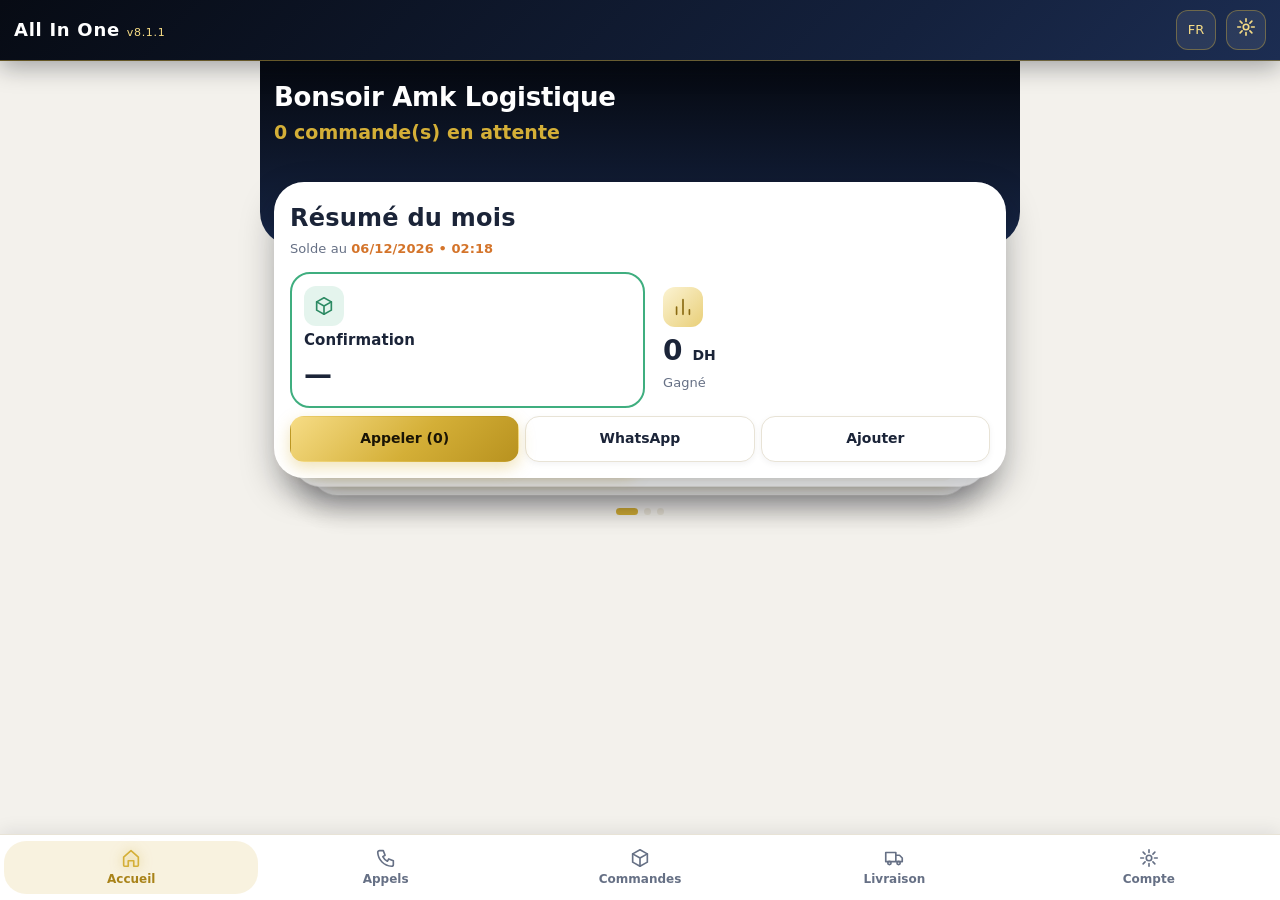
==== commit ad5eaf3d: "Add files via upload" ====
--- a/index.html
+++ b/index.html
@@ -1,14 +1,14 @@
 <!DOCTYPE html>
 <html lang="fr"><head><meta charset="utf-8">
 <meta name="viewport" content="width=device-width, initial-scale=1, viewport-fit=cover">
-<title>Confirmation COD</title>
+<title>All In One · Amk Logistique</title>
 <link rel="manifest" href="manifest.webmanifest">
 <meta name="theme-color" content="#14213d">
 <link rel="icon" href="icon-192.png">
 <link rel="apple-touch-icon" href="icon-192.png">
 <link rel="stylesheet" href="styles.css"></head>
 <body>
-<header><h1>Confirmation COD <small id="ver"></small></h1><button id="hl" data-act="lang" aria-label="Langue">FR</button><button data-act="tab" data-v="set" aria-label="Réglages" id="hs"></button></header>
+<header><h1>All In One <small id="ver"></small></h1><button id="hl" data-act="lang" aria-label="Langue">FR</button><button data-act="tab" data-v="set" aria-label="Réglages" id="hs"></button></header>
 <div id="app"></div><div id="dl"></div>
 <nav id="nav"></nav>
 <script src="app.js"></script>
--- a/styles.css
+++ b/styles.css
@@ -1,4 +1,4 @@
-/* Confirmation COD 7.5.0 - styles */
+/* Confirmation COD 7.6.0 - styles */
 :root{--bg:#f4f7fc;--card:#fff;--tx:#1b2438;--mut:#667085;--br:#e3e8f2;--ac:#14213d;--gold:#d4af37;--gold2:#f6dc85;--ok:#15803d;--okbg:#e3f6ea;--ko:#b42318;--kobg:#fdeaea;--wa:#8a6a12;--wabg:#fff4d6;--in:#fbfcff}
 @media (prefers-color-scheme:dark){:root{--bg:#0b0f1a;--card:#121a2b;--tx:#eef1f7;--mut:#9aa6bd;--br:#25304a;--ac:#f6dc85;--ok:#5fe3a1;--okbg:#0f3a2a;--ko:#ff9a9a;--kobg:#4a1717;--wa:#f4d77a;--wabg:#3b2f0a;--in:#0e1524}}
 *{box-sizing:border-box}
@@ -113,3 +113,194 @@
 .shake{animation:shk .4s}
 .chk{stroke:var(--ok);stroke-width:4;fill:none;stroke-linecap:round;stroke-dasharray:60;stroke-dashoffset:60;animation:drw .5s .1s forwards}
 @media(prefers-reduced-motion:reduce){*,*::before,*::after{animation:none!important;transition:none!important}}
+
+/* ===== Premium 7.7 : thème haut de gamme (marine + or) ===== */
+:root{--bg:#f3f1ec;--card:#ffffff;--br:#e8e3d6;--ac:#0b1224;--rad:20px;--sh:0 10px 30px rgba(11,18,36,.08)}
+@media (prefers-color-scheme:dark){:root{--bg:#070b14;--card:#0f1627;--br:#222c45;--sh:0 10px 30px rgba(0,0,0,.45)}}
+body{font-family:"Inter","SF Pro Display",-apple-system,"Segoe UI",system-ui,Roboto,sans-serif;letter-spacing:.005em;padding-bottom:calc(104px + env(safe-area-inset-bottom,0px))}
+header{background:linear-gradient(135deg,#070b14,#14213d 70%,#1c2d52);border-bottom:1px solid rgba(212,175,55,.45);box-shadow:0 6px 24px rgba(7,11,20,.35);-webkit-backdrop-filter:blur(10px);backdrop-filter:blur(10px)}
+header h1{color:#fff;font-size:18px;letter-spacing:.04em;font-weight:700}
+header h1 small{color:var(--gold2);letter-spacing:.06em}
+header button{background:rgba(255,255,255,.08);border:1px solid rgba(212,175,55,.4);color:var(--gold2);border-radius:12px}
+#app{padding:16px 14px}
+h2{font-size:17px;font-weight:700;letter-spacing:.01em;margin:2px 0 6px}
+.card{border-radius:var(--rad);padding:16px;box-shadow:var(--sh);border:1px solid var(--br);transition:transform .15s,box-shadow .15s}
+.b{border-radius:14px;min-height:46px;font-weight:650;box-shadow:0 2px 6px rgba(11,18,36,.05)}
+.b.pri{background:linear-gradient(135deg,#f6dc85,#d4af37 55%,#b8921f);box-shadow:0 6px 16px rgba(212,175,55,.35);color:#1a1405}
+input,select,textarea{border-radius:14px;background:var(--in);border:1px solid var(--br)}
+.kpi{border-radius:18px;box-shadow:var(--sh)}
+.kpi b{font-size:22px;letter-spacing:-.01em}
+.sec{font-size:12px;font-weight:800;text-transform:uppercase;letter-spacing:.14em;color:#a98319;margin:18px 4px 8px;display:flex;align-items:center;gap:10px}
+.sec:after{content:"";flex:1;height:1px;background:linear-gradient(90deg,rgba(212,175,55,.55),transparent)}
+.pg .tile{cursor:pointer;margin:0;text-align:left;display:flex;flex-direction:column;gap:3px}
+.tile:active{transform:scale(.97)}
+.tile .ti{width:40px;height:40px;border-radius:12px;display:flex;align-items:center;justify-content:center;background:linear-gradient(135deg,rgba(246,220,133,.35),rgba(212,175,55,.18));color:#a98319;margin-bottom:6px}
+.tile b{font-size:14.5px}.tile .mut{font-size:11.5px}
+.hero{background:linear-gradient(135deg,#0b1224,#1c2d52);border:1px solid rgba(212,175,55,.5);color:#fff}
+.hero .mut{color:var(--gold2)}.hero .arr{font-size:30px;color:var(--gold);line-height:1}
+nav{left:10px;right:10px;bottom:calc(10px + env(safe-area-inset-bottom,0px));border:1px solid rgba(212,175,55,.35);border-radius:24px;padding:5px 4px;background:rgba(11,18,36,.94);-webkit-backdrop-filter:blur(14px);backdrop-filter:blur(14px);box-shadow:0 14px 34px rgba(7,11,20,.45)}
+nav button{color:#9fb0d0;border-radius:18px}
+nav button.on{color:var(--gold2);background:rgba(212,175,55,.14)}
+nav button.on .i{color:var(--gold)}
+.tst{bottom:calc(98px + env(safe-area-inset-bottom,0px))}
+@media (min-width:760px){nav{left:50%;right:auto;width:560px;transform:translateX(-50%)}}
+
+/* ===== 7.8 : structure marketplace ===== */
+.hsr{display:flex;align-items:center;gap:10px;background:var(--card);border:1px solid var(--br);border-radius:99px;padding:0 16px;margin:0 0 12px;box-shadow:var(--sh)}
+.hsr .i{color:#a98319;flex:0 0 auto}
+.hsr input{border:0;background:none;margin:0;min-height:50px;padding:0;outline:0!important}
+.hl{font-size:20px;font-weight:800;letter-spacing:-.01em;margin:0 2px 12px;line-height:1.2}
+.bnr{display:flex;gap:12px;overflow-x:auto;scroll-snap-type:x mandatory;margin:0 -14px 8px;padding:0 14px;scrollbar-width:none}
+.bnr::-webkit-scrollbar,.hrow::-webkit-scrollbar{display:none}
+.bn{flex:0 0 86%;scroll-snap-align:center;position:relative;overflow:hidden;min-height:176px;border-radius:26px;padding:20px;color:#fff;display:flex;flex-direction:column;justify-content:space-between;background:linear-gradient(135deg,#070b14,#14213d 60%,#1c2d52);border:1px solid rgba(212,175,55,.5);box-shadow:var(--sh);cursor:pointer}
+.bn:after{content:"";position:absolute;right:-40px;top:-40px;width:170px;height:170px;border-radius:50%;background:radial-gradient(circle,rgba(246,220,133,.35),transparent 70%)}
+.bn.g2{background:linear-gradient(135deg,#1a1405,#5c4410 60%,#a98319)}
+.bn.g3{background:linear-gradient(135deg,#0b2a22,#14513f 65%,#1f7a5e)}
+.bn small{font-size:11px;font-weight:800;letter-spacing:.14em;text-transform:uppercase;color:var(--gold2)}
+.bn strong{display:block;font-size:42px;line-height:1.05;font-weight:800;letter-spacing:-.02em;margin-top:6px}
+.bn span.go{align-self:flex-start;font-weight:700;font-size:14px;color:#1a1405;background:linear-gradient(135deg,#f6dc85,#d4af37);padding:8px 16px;border-radius:99px;position:relative;z-index:1}
+.dots{display:flex;gap:6px;justify-content:center;margin:0 0 14px}
+.dots i{width:7px;height:7px;border-radius:99px;background:var(--br);transition:all .2s}
+.dots i.on{width:22px;background:#d4af37}
+.hrow{display:flex;gap:10px;overflow-x:auto;scroll-snap-type:x proximity;scrollbar-width:none;margin:0 -16px;padding:2px 16px}
+.dk{background:#2b2d3a;border-radius:28px;padding:18px 16px 16px;margin:0 0 14px;color:#fff;box-shadow:var(--sh)}
+.dk h3,.fl h3{margin:0 0 12px;font-size:20px;font-weight:800;letter-spacing:-.01em}
+.dc{flex:0 0 150px;background:#0a0d16;border:1px solid rgba(212,175,55,.3);border-radius:22px;padding:14px;display:flex;flex-direction:column;align-items:center;text-align:center;gap:8px;min-height:190px}
+.dc small{font-size:12.5px;font-weight:700}
+.dc .orb{width:58px;height:58px;border-radius:50%;background:linear-gradient(145deg,#f6dc85,#b8921f);color:#1a1405;display:flex;align-items:center;justify-content:center}
+.dc .orb .i{width:28px;height:28px}
+.dc b{font-size:20px;color:var(--gold2)}.dc span{font-size:11px;background:#fff;color:#0a0d16;font-weight:700;padding:4px 10px;border-radius:99px;margin-top:auto}
+.fl{background:linear-gradient(160deg,#3a0d1c,#6b1730 70%,#8a2340);border:1px solid rgba(212,175,55,.4);border-radius:28px;padding:18px 16px;margin:0 0 14px;color:#fff;box-shadow:var(--sh)}
+.fl h3{margin:0;font-size:26px}
+.fl .arrb{background:#fff;color:#6b1730;font-weight:800;border-radius:99px;padding:6px 22px;font-size:20px;cursor:pointer}
+.pill{display:inline-flex;align-items:center;gap:6px;background:#fff;color:#6b1730;font-weight:800;border-radius:12px;padding:6px 12px;margin:10px 0 12px;font-size:17px}
+.oc{flex:0 0 170px;background:#fff;color:#111;border-radius:20px;padding:10px;border:1px solid rgba(212,175,55,.5)}
+.oc .mut{color:#667085}
+.ph0{position:relative;height:120px;border-radius:14px;background:linear-gradient(145deg,#fbf3d3,#e9cf78);display:flex;align-items:center;justify-content:center;font-size:48px;font-weight:800;color:#a98319;margin-bottom:8px}
+.plus{position:absolute;right:8px;top:8px;width:46px;height:46px;border-radius:50%;background:#14213d;color:#f6dc85;display:flex;align-items:center;justify-content:center;text-decoration:none}
+.on1{font-weight:700;font-size:14px;overflow:hidden;text-overflow:ellipsis;white-space:nowrap}
+.oc .mut{font-size:12px;overflow:hidden;text-overflow:ellipsis;white-space:nowrap}
+nav{left:0!important;right:0!important;width:auto!important;transform:none!important;bottom:0!important;border-radius:0!important;border:0;border-top:1px solid var(--br)!important;background:var(--card)!important;box-shadow:0 -4px 16px rgba(11,18,36,.08)!important;padding:6px 4px calc(6px + env(safe-area-inset-bottom,0px))!important}
+nav button{color:var(--mut)!important;background:none!important;font-size:12px;font-weight:600}
+nav button.on{color:#a98319!important}nav button.on .i{color:#d4af37!important}
+body{padding-bottom:calc(84px + env(safe-area-inset-bottom,0px))}
+.tst{bottom:calc(76px + env(safe-area-inset-bottom,0px))}
+
+/* ===== 7.8b : haut façon Max it (fond sombre, cercles, grande carte) ===== */
+.mx{margin:-16px -14px 0;padding:18px 14px 84px;background:linear-gradient(180deg,#05080f,#14213d 85%,#1c2d52);border-radius:0 0 34px 34px;color:#fff}
+.gr{font-size:26px;font-weight:800;letter-spacing:-.01em}
+.gs{color:#d4af37;font-size:19px;font-weight:700;margin:4px 0 16px}
+.rings{margin:0 -14px;padding:2px 14px;gap:14px}
+.rg{flex:0 0 78px;text-align:center;cursor:pointer;font-size:12.5px;font-weight:600}
+.rg span{display:block;margin-top:7px;color:#fff}
+.ring{position:relative;width:74px;height:74px;border-radius:50%;padding:3px;margin:0 auto;background:conic-gradient(#f6dc85,#b8921f,#f6dc85)}
+.rin{width:100%;height:100%;border-radius:50%;background:#0a0d16;display:flex;align-items:center;justify-content:center;color:#f6dc85}
+.rin .i{width:30px;height:30px}
+.rb{position:absolute;top:-2px;right:-2px;min-width:22px;height:22px;border-radius:99px;background:#d4af37;color:#1a1405;font-size:12px;font-weight:800;display:flex;align-items:center;justify-content:center;padding:0 5px}
+.mxw{position:relative;margin:-64px 0 26px}
+.mxw:before,.mxw:after{content:"";position:absolute;left:20px;right:20px;bottom:-9px;height:30px;background:var(--card);opacity:.7;border-radius:0 0 28px 28px;box-shadow:var(--sh)}
+.mxw:after{left:38px;right:38px;bottom:-18px;opacity:.4}
+.mxc{position:relative;z-index:1;background:var(--card);border-radius:30px;padding:20px 16px 16px;box-shadow:0 14px 34px rgba(7,11,20,.28)}
+.mxc h2{font-size:24px;margin:0 0 4px;font-weight:800}
+.sbx{display:flex;gap:12px;align-items:stretch;margin:14px 0 6px}
+.sb{flex:1;border:2px solid #3fae7f;border-radius:20px;padding:12px;display:flex;flex-direction:column;gap:4px}
+.sb .si,.sb2 .si2{width:40px;height:40px;border-radius:12px;display:flex;align-items:center;justify-content:center;background:rgba(63,174,127,.14);color:#2c8a63}
+.sb span{font-size:15px;font-weight:600}.sb b{font-size:28px;letter-spacing:-.02em}
+.sb2{flex:1;display:flex;flex-direction:column;gap:4px;justify-content:center;padding-left:6px}
+.sb2 .si2{background:linear-gradient(135deg,#fbf3d3,#e9cf78);color:#8a6a12}
+.sb2 b{font-size:28px}.sb2 b small{font-size:14px;font-weight:700}.sb2 span{font-size:13px;color:var(--mut)}
+nav button.on{background:rgba(212,175,55,.16)!important;border-radius:22px}
+
+/* ===== 7.9 : menu langue ===== */
+.lgm{position:fixed;top:calc(58px + env(safe-area-inset-top,0px));right:12px;z-index:80;background:var(--card);border:1px solid rgba(212,175,55,.5);border-radius:18px;padding:6px;box-shadow:0 14px 34px rgba(7,11,20,.4);display:flex;flex-direction:column;min-width:170px}
+.lgm button{border:0;background:none;color:var(--tx);font:inherit;font-size:16px;font-weight:600;text-align:start;padding:12px 14px;border-radius:12px;cursor:pointer}
+.lgm button.on{background:rgba(212,175,55,.18);color:#a98319}
+[dir=rtl] .lgm{right:auto;left:12px}
+
+/* ===== 8.0 : suivi façon Waze ===== */
+.vh{position:relative;width:46px;height:46px;display:flex;align-items:center;justify-content:center;transition:transform .12s linear;filter:drop-shadow(0 3px 4px rgba(0,0,0,.45))}
+.vh svg{position:relative;z-index:1}
+.vh .pulse{position:absolute;inset:4px;border-radius:50%;background:rgba(34,211,238,.4);animation:pls 1.8s ease-out infinite}
+@keyframes pls{from{transform:scale(.6);opacity:.9}to{transform:scale(2.2);opacity:0}}
+path.rflow{animation:rfl .9s linear infinite}
+@keyframes rfl{to{stroke-dashoffset:-15}}
+.lchip{position:absolute;left:10px;bottom:28px;z-index:1000;background:#0b1f5c;color:#fff;border:1px solid #22d3ee;border-radius:14px;padding:7px 13px;font-weight:800;font-size:15px;pointer-events:none;box-shadow:0 4px 14px rgba(0,0,0,.4)}
+.lfb.on{background:linear-gradient(135deg,#22d3ee,#0ea5c6)!important;color:#05263a!important;border-color:#22d3ee!important}
+
+/* ===== 8.2 : simulation + véhicules ===== */
+.vh svg{transform:scale(var(--vs,1));transition:transform .25s;transform-origin:center}
+.sim{margin:8px 0 6px;padding:12px;border:1px solid rgba(212,175,55,.45);border-radius:18px;background:var(--card)}
+.srow{display:flex;gap:8px;align-items:center;margin-top:8px}.srow select{flex:1;margin:0;min-width:0}.srow .b{flex:1;text-align:center;text-decoration:none}
+
+/* ===== 8.3 : zoom destination ===== */
+.poi .pm{display:flex;flex-direction:column;align-items:center;transform:translate(0,-2px)}
+.poi .pm b{width:34px;height:34px;border-radius:50%;background:#fff;border:2px solid #d4af37;display:flex;align-items:center;justify-content:center;font-size:18px;box-shadow:0 3px 8px rgba(0,0,0,.35)}
+.poi .pm.big b{width:44px;height:44px;font-size:24px;background:#14213d;border-color:#f6dc85}
+.poi .pm i{font-style:normal;font-size:11px;font-weight:700;background:rgba(255,255,255,.92);color:#111;border-radius:8px;padding:1px 6px;margin-top:2px;white-space:nowrap;max-width:110px;overflow:hidden;text-overflow:ellipsis}
+.poibox{position:absolute;left:10px;right:10px;top:10px;z-index:1000;background:rgba(11,31,92,.94);color:#fff;border:1px solid #d4af37;border-radius:16px;padding:10px 14px;font-size:13px;pointer-events:none;box-shadow:0 6px 18px rgba(0,0,0,.4)}
+.poibox b{font-size:16px;display:block;margin-bottom:4px;color:#f6dc85}
+
+/* ===== 8.4 : cartes du haut à faire glisser (façon Max it) ===== */
+.mxw:before,.mxw:after{display:none!important}
+.mxw{margin:-64px 0 12px}
+.mxs{display:flex;gap:12px;overflow-x:auto;scroll-snap-type:x mandatory;-webkit-overflow-scrolling:touch;touch-action:pan-x pan-y;margin:0 -14px;padding:0 14px 22px;scrollbar-width:none;overscroll-behavior-x:contain}
+.mxs::-webkit-scrollbar{display:none}
+.mxs .mxc{flex:0 0 92%;scroll-snap-align:center;scroll-snap-stop:always;box-shadow:0 10px 22px rgba(7,11,20,.22)}
+.mxw>.dots{margin:-6px 0 0}
+.mxw>.dots i{cursor:pointer}
+
+/* ===== 8.5 : rapport de la semaine ===== */
+.rg2{display:grid;grid-template-columns:repeat(3,1fr);gap:10px}
+.rg2>div{background:var(--bg,#f6f7fb);border:1px solid var(--br);border-radius:16px;padding:10px;text-align:center}
+.rg2 b{display:block;font-size:26px;letter-spacing:-.02em}.rg2 span{font-size:11.5px;color:var(--mut)}
+.bars{display:flex;align-items:flex-end;gap:3px;height:90px;margin:10px 0 4px}
+.bars i{flex:1;background:#c9ccd4;border-radius:4px 4px 0 0;min-height:4px}.bars i.n{background:linear-gradient(180deg,#f6dc85,#b8921f)}
+.bl{display:flex;justify-content:space-between;font-size:11px;color:var(--mut);margin-bottom:6px}
+
+/* ===== 8.6 : WhatsApp en un mot ===== */
+.wi{padding:10px 0;border-bottom:1px solid var(--br)}.wi:last-child{border:0}
+.wbt{display:flex;gap:6px;flex-wrap:wrap;margin-top:8px}.wbt .b{flex:1;min-width:72px;padding:9px 6px;font-size:13px;text-align:center}
+
+/* ===== 8.7 : preuve photo + finitions premium ===== */
+img.pod{width:100%;border-radius:16px;margin:8px 0 6px;border:1px solid rgba(212,175,55,.5);box-shadow:0 8px 20px rgba(0,0,0,.18)}
+label.b input{display:none}
+.cf{position:fixed;left:50%;top:58%;z-index:120;pointer-events:none}
+.cf i{position:absolute;width:8px;height:13px;border-radius:2px;animation:cfy 1.2s cubic-bezier(.2,.8,.3,1) forwards}
+@keyframes cfy{0%{transform:translate(0,0) rotate(0)}40%{transform:translate(var(--x),var(--y)) rotate(var(--r))}100%{transform:translate(var(--x),calc(var(--y) + 340px)) rotate(var(--r));opacity:0}}
+@keyframes fu{from{opacity:0;transform:translateY(12px)}}
+.card,.bn,.dk,.fl,.mxw,.hsr{animation:fu .5s cubic-bezier(.2,.7,.2,1) both}
+.card{border-radius:24px;border:1px solid rgba(212,175,55,.22);box-shadow:0 1px 0 rgba(255,255,255,.65) inset,0 12px 30px rgba(11,18,36,.09)}
+.card:active,.hq:active,.dc:active{transform:scale(.99)}
+.mxc .b.pri{position:relative;overflow:hidden}
+.deck .mxc .b.pri:after{content:"";position:absolute;inset:0;background:linear-gradient(110deg,transparent 35%,rgba(255,255,255,.5) 50%,transparent 65%);transform:translateX(-120%);animation:shn 4s ease-in-out infinite;pointer-events:none}
+@keyframes shn{to{transform:translateX(120%)}}
+body{background-image:radial-gradient(900px 380px at 50% -140px,rgba(212,175,55,.16),transparent 70%);background-repeat:no-repeat}
+nav button.on .i{filter:drop-shadow(0 0 6px rgba(212,175,55,.7))}
+@media (prefers-reduced-motion:reduce){*,*:before,*:after{animation:none!important;transition:none!important}}
+
+/* ===== 8.8 : onglets organisés ===== */
+.tbar{display:flex;gap:8px;overflow-x:auto;margin:0 -14px 12px;padding:2px 14px;scrollbar-width:none}
+.tbar::-webkit-scrollbar{display:none}
+.tbar button{flex:0 0 auto;border:1px solid rgba(212,175,55,.5);background:var(--card);color:var(--tx);font:inherit;font-size:14px;font-weight:700;padding:9px 16px;border-radius:99px;box-shadow:var(--sh);cursor:pointer}
+.tbar button:active{background:rgba(212,175,55,.2)}
+.xs{margin-top:22px;padding-top:6px;border-top:2px dashed rgba(212,175,55,.35);scroll-margin-top:70px}
+
+/* ===== 8.9 : accueil allégé ===== */
+details.more{margin:4px 0 22px;border:1px dashed rgba(212,175,55,.5);border-radius:20px;padding:2px 12px 8px;background:var(--card)}
+details.more>summary{display:flex;justify-content:space-between;align-items:center;font-weight:700;font-size:15px;padding:14px 4px;cursor:pointer;list-style:none}
+details.more>summary::-webkit-details-marker{display:none}
+details.more>summary:after{content:"▾";color:#a98319;font-size:18px}
+details.more[open]>summary:after{content:"▴"}
+.rings{justify-content:space-between}
+
+/* ===== 9.0 : pile de cartes + sous-onglets ===== */
+.deck{display:grid;padding-bottom:36px}
+.deck>.mxc{grid-area:1/1;min-height:292px;touch-action:pan-y;user-select:none;-webkit-user-select:none;transition:transform .4s cubic-bezier(.2,.8,.2,1),opacity .3s;will-change:transform;animation:none}
+.deck>.mxc[data-p="0"]{z-index:3}
+.deck>.mxc[data-p="1"]{z-index:2;transform:translateY(16px) scale(.95);opacity:.96;pointer-events:none}
+.deck>.mxc[data-p="2"]{z-index:1;transform:translateY(32px) scale(.9);opacity:.88;pointer-events:none}
+.deck>.mxc.drag{transition:none}
+.seg{display:flex;background:var(--card);border:1px solid rgba(212,175,55,.45);border-radius:99px;padding:4px;margin:0 0 14px;box-shadow:var(--sh)}
+.seg button{flex:1;border:0;background:none;font:inherit;font-weight:700;font-size:14px;padding:10px 6px;border-radius:99px;color:var(--mut);cursor:pointer}
+.seg button.on{background:linear-gradient(135deg,#f6dc85,#d4af37);color:#1a1405}
+[hidden]{display:none!important}
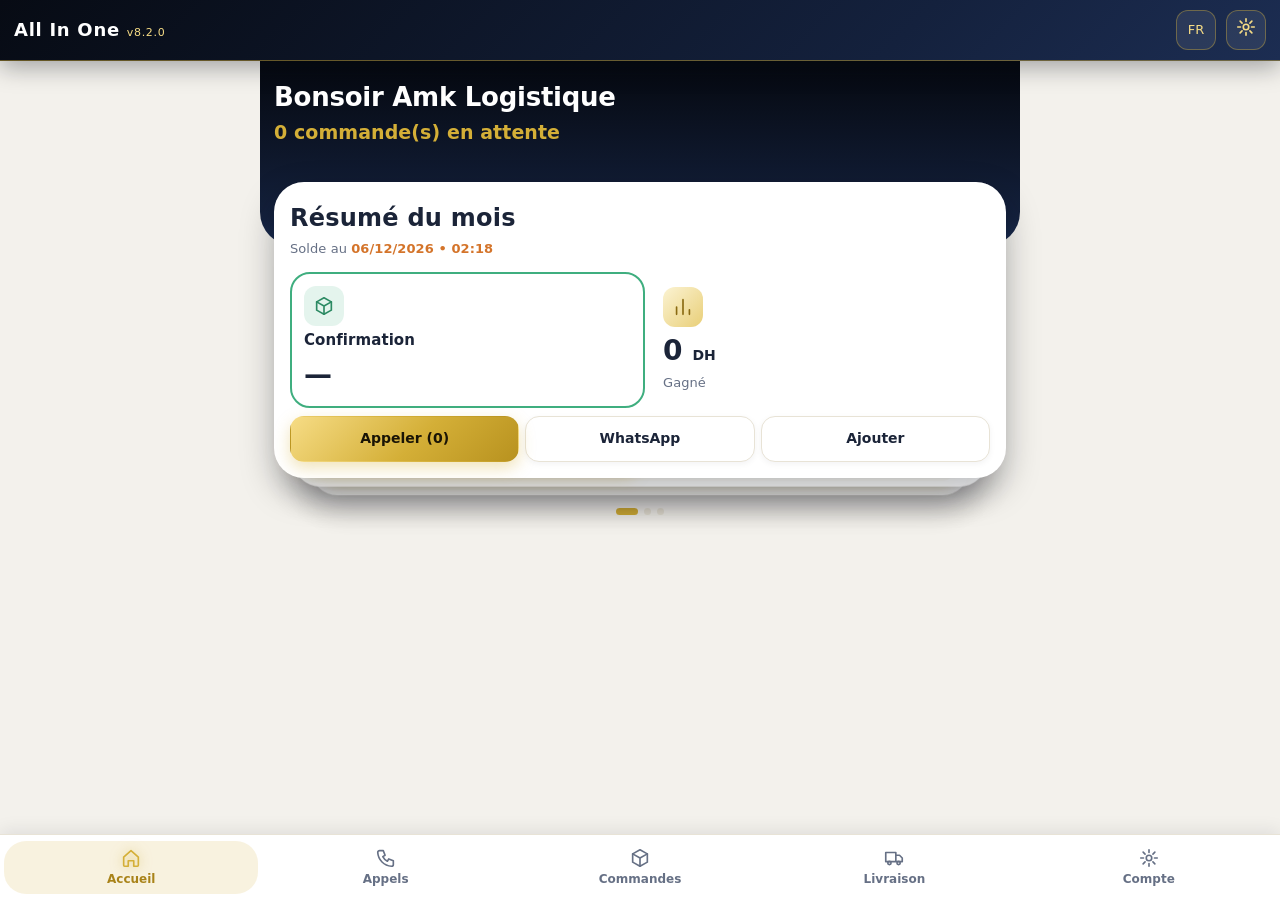
==== commit beef4064: "Add files via upload" ====
--- a/index.html
+++ b/index.html
@@ -12,4 +12,5 @@
 <div id="app"></div><div id="dl"></div>
 <nav id="nav"></nav>
 <script src="app.js"></script>
+<script src="cloud.js"></script>
 </body></html>
